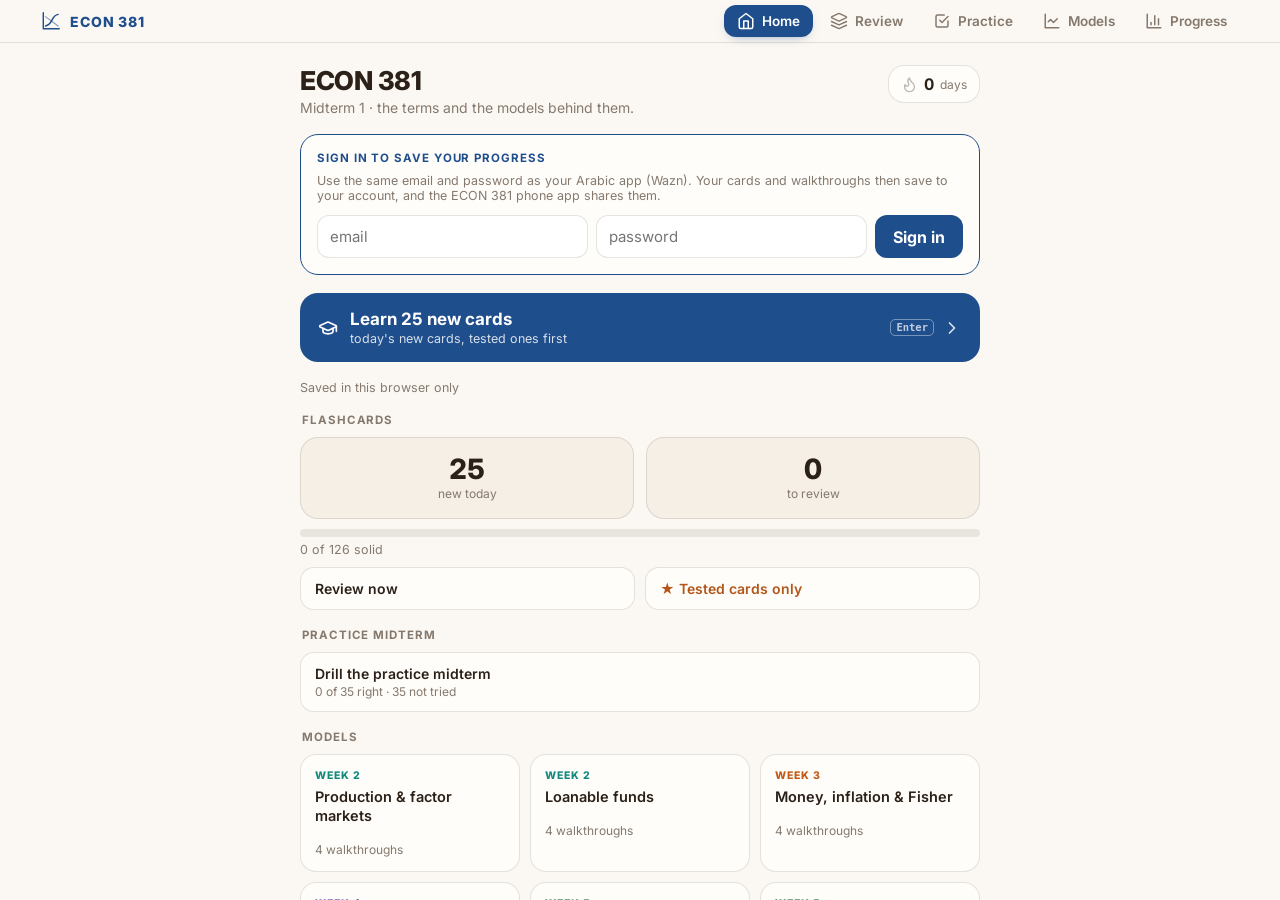
==== index.html @ 5f241a7e "Add the practice midterm as a guided multiple-choice drill A Practice tab drills ECON381_Midterm1_Pr" ====
<!doctype html>
<html lang="en"><head><meta charset="utf-8">
<meta name="viewport" content="width=device-width,initial-scale=1,viewport-fit=cover">
<meta name="description" content="ECON 381 Midterm 1: flashcards and interactive model walkthroughs.">
<meta name="theme-color" content="#FBF8F3">
<style>:root{padding-top:env(safe-area-inset-top,0px);padding-bottom:env(safe-area-inset-bottom,0px)}body{margin:0}img{max-width:100%}[hidden]{display:none!important}</style>
</head><body>
<title>ECON 381 Flashcards</title>
<link rel="preconnect" href="https://fonts.googleapis.com"><link rel="preconnect" href="https://fonts.gstatic.com" crossorigin>
<link rel="stylesheet" href="https://fonts.googleapis.com/css2?family=Inter:wght@400;500;600;700;800&display=swap">
<style>
  :root { --ink:#2B2118; --cream:#FDF8F2; --wk:#1F4E8C; --wk-soft:rgba(31,78,140,.10); }
  * { box-sizing:border-box; -webkit-tap-highlight-color:transparent; }
  html, body { margin:0; height:100%; overflow:hidden;
    background:var(--cream); color:var(--ink);
    font-family:-apple-system,system-ui,sans-serif; user-select:none; -webkit-user-select:none; }
  #app { height:100%; display:flex; flex-direction:column; }
  header { display:flex; align-items:center; gap:10px; padding:12px 16px 2px; }
  #quitline { text-align:center; padding-bottom:2px; }
  #bar { flex:1; height:5px; border-radius:3px; background:rgba(0,0,0,.09); overflow:hidden; }
  #fill { height:100%; width:0%; background:var(--wk); transition:width .25s ease, background .25s; }
  #count { font-size:12px; opacity:.55; font-variant-numeric:tabular-nums; }
  #quit { font-size:11px; opacity:.45; }
  #logo { display:flex; align-items:center; gap:6px; padding:4px 6px 4px 2px;
          font-size:13px; font-weight:800; letter-spacing:.06em; color:var(--wk); transition:color .25s; }
  #logo svg { width:19px; height:19px; }
  main { flex:1; position:relative; display:flex; min-height:0; }
  /* margin:auto centres the card while it is short but still lets it scroll
     once the answer is taller than the screen. */
  #scroll { flex:1; display:flex; overflow-y:auto; -webkit-overflow-scrolling:touch;
            padding:14px 20px 18px; }
  #card { margin:auto; width:100%; max-width:560px; text-align:center; }

  .chips { display:flex; justify-content:center; gap:6px; flex-wrap:wrap; }
  .chip { font-size:10.5px; font-weight:700; letter-spacing:.08em; text-transform:uppercase;
          padding:4px 9px; border-radius:20px; background:var(--wk-soft); color:var(--wk); }
  .chip.star { background:rgba(194,98,42,.13); color:#C2622A; }
  .term { font-family:ui-serif,"New York",Georgia,serif; font-weight:700;
          font-size:36px; line-height:1.18; margin-top:18px; letter-spacing:-.01em; }
  .weekname { font-size:13px; opacity:.5; margin-top:12px; }
  .term.sm { font-size:21px; margin-top:12px; color:var(--wk); }
  .simple { font-size:20px; line-height:1.42; margin-top:10px; }
  .fx { margin:14px auto 0; padding:12px 14px; border-radius:14px; background:var(--wk-soft);
        font-family:ui-serif,"New York",Georgia,serif; font-size:19px; line-height:1.6;
        display:inline-block; max-width:100%; }
  .fx i, .simple i, .detail i, .peek i { font-family:ui-serif,"New York",Georgia,serif; }

  /* hand-built maths: fractions, sums, hats */
  .fr { display:inline-flex; flex-direction:column; vertical-align:middle; text-align:center;
        margin:0 2px; line-height:1.15; }
  .fr > span:first-child { border-bottom:1.3px solid currentColor; padding:0 3px 1px; }
  .fr > span:last-child { padding:1px 3px 0; }
  .fx .fr { font-size:.92em; }
  .op { margin:0 .22em; }
  sub, sup { font-size:.68em; line-height:0; }

  .detail { margin-top:18px; text-align:start; }
  .sect { border-top:1px solid rgba(0,0,0,.09); margin-top:13px; padding-top:10px; }
  .sect h3 { margin:0 0 6px; font-size:10.5px; font-weight:700; opacity:.45;
             letter-spacing:.09em; text-transform:uppercase; }
  .sect p { margin:0; font-size:14px; line-height:1.48; opacity:.86; }
  .sect p + p { margin-top:6px; }
  .row { display:flex; align-items:baseline; justify-content:space-between;
         gap:14px; padding:4px 0; }
  .row .lbl { font-size:13px; opacity:.65; line-height:1.35; }
  .row .val { font-size:16px; font-weight:700; white-space:nowrap; flex:none;
              color:var(--wk); font-variant-numeric:tabular-nums; }
  .src { font-size:11px; opacity:.42; margin-top:4px; line-height:1.35; }
  ol.steps { margin:0; padding-left:20px; font-size:14px; line-height:1.48; }
  ol.steps li { padding:2px 0; opacity:.88; }
  ol.steps li::marker { color:var(--wk); font-weight:700; }
  .links { display:flex; flex-wrap:wrap; gap:6px; }
  .link { font-size:13px; padding:6px 11px; border-radius:20px; border:1px solid var(--wk-soft);
          background:#fff; color:var(--ink); line-height:1.2; }
  .link b { color:var(--wk); font-weight:600; }
  .graph { margin-top:4px; background:#fff; border-radius:14px; padding:8px 6px 4px;
           border:1px solid rgba(0,0,0,.06); }
  .graph svg { width:100%; height:auto; display:block; overflow:visible; }
  .graph .cap { font-size:11.5px; opacity:.55; text-align:center; padding:2px 8px 6px; line-height:1.35; }
  .tags { display:flex; flex-wrap:wrap; gap:5px; justify-content:center; margin-top:18px; }
  .tag { font-size:10.5px; padding:2px 8px; border-radius:20px; border:1px solid rgba(0,0,0,.15); opacity:.6; }
  .tag.pe { border-color:#E8A25E; color:#B4561B; background:#FFF3E6; opacity:1; font-weight:700; }

  /* SVG theme */
  svg .ax { stroke:var(--ink); stroke-width:1.3; fill:none; opacity:.75; }
  svg .grid { stroke:var(--ink); stroke-width:.6; opacity:.12; }
  svg .c1 { stroke:var(--wk); stroke-width:2.6; fill:none; stroke-linecap:round; }
  svg .c2 { stroke:#C2622A; stroke-width:2.6; fill:none; stroke-linecap:round; }
  svg .c3 { stroke:#2E7D52; stroke-width:2.4; fill:none; stroke-linecap:round; }
  svg .c4 { stroke:var(--ink); stroke-width:1.8; fill:none; opacity:.55; stroke-linecap:round; }
  svg .dash { stroke-dasharray:4 4; }
  svg .faint { opacity:.4; }
  svg .dot { fill:var(--ink); }
  svg .fill1 { fill:var(--wk); opacity:.16; }
  svg .fill2 { fill:#C2622A; opacity:.16; }
  svg .fill3 { fill:#2E7D52; opacity:.16; }
  svg .solid1 { fill:var(--wk); }
  svg .solid2 { fill:#C2622A; }
  svg .solid3 { fill:#2E7D52; }
  svg .solid4 { fill:var(--ink); opacity:.35; }
  svg .box { fill:#fff; stroke:var(--ink); stroke-width:1.2; }
  svg .box1 { fill:var(--wk-soft); stroke:var(--wk); stroke-width:1.4; }
  svg .box2 { fill:rgba(194,98,42,.10); stroke:#C2622A; stroke-width:1.4; }
  svg .box3 { fill:rgba(46,125,82,.10); stroke:#2E7D52; stroke-width:1.4; }
  svg text { font-family:-apple-system,system-ui,sans-serif; font-size:11px; fill:var(--ink); }
  svg text.lb { font-size:10px; opacity:.6; }
  svg text.k1 { fill:var(--wk); font-weight:700; }
  svg text.k2 { fill:#C2622A; font-weight:700; }
  svg text.k3 { fill:#2E7D52; font-weight:700; }
  svg text.it { font-family:ui-serif,"New York",Georgia,serif; font-style:italic; font-size:12.5px; }
  svg text.b { font-weight:700; }
  svg text.w { fill:#fff; font-weight:700; }

  #tip { flex:none; text-align:center; font-size:12px; opacity:.45; padding:0 16px 8px; }
  #flash { position:absolute; inset:0; display:flex; align-items:center;
           justify-content:center; font-size:34px; font-weight:800;
           color:#fff; opacity:0; pointer-events:none; transition:opacity .18s; }
  #flash div { text-align:center; }
  #flash small { display:block; font-size:15px; font-weight:600; opacity:.9; margin-top:4px; }
  footer { display:flex; gap:9px; padding:0 14px 26px; }
  .btn { flex:1; padding:14px 0 12px; border-radius:15px; font-size:15.5px;
         font-weight:700; color:#fff; text-align:center; line-height:1.15; }
  .btn small { display:block; font-size:10.5px; font-weight:600; opacity:.8; margin-top:2px; }
  .missed { background:#C0392B; }
  .shaky  { background:#D9952B; }
  .confident { background:#2E7D52; }

  #peek { position:absolute; left:0; right:0; bottom:0; background:#fff; border-radius:20px 20px 0 0;
          box-shadow:0 -10px 30px rgba(0,0,0,.14); padding:18px 22px 34px; transform:translateY(105%);
          transition:transform .22s ease, visibility 0s linear .22s; text-align:center; max-height:70%;
          overflow-y:auto; z-index:5; visibility:hidden; pointer-events:none; }
  /* Hidden, it sits just below the card, over the grade buttons: it must not
     catch their taps. */
  #peek.on { transform:none; visibility:visible; pointer-events:auto; transition:transform .22s ease; }
  #peek .grab { width:38px; height:5px; border-radius:3px; background:rgba(0,0,0,.15); margin:-6px auto 12px; }
  #peek .term { font-size:22px; margin-top:8px; }
  #peek .simple { font-size:16px; }
  #peek .fx { font-size:16px; }
  #peek .close { margin-top:16px; font-size:13px; opacity:.5; }

  #done { display:none; flex-direction:column; align-items:center;
          justify-content:center; height:100%; gap:12px; padding:0 30px; text-align:center; }
  #done h2 { font-family:ui-serif,"New York",Georgia,serif; font-size:30px; margin:0; }
  #done p { opacity:.6; margin:0; font-size:15px; line-height:1.45; }
  #done .tally { display:flex; gap:10px; margin:6px 0; }
  #done .tally div { padding:10px 14px; border-radius:14px; color:#fff; font-weight:700; font-size:20px; min-width:74px; }
  #done .tally small { display:block; font-size:10.5px; font-weight:600; opacity:.85; }

/* The website shell: tabs, Home, Review, Progress. Laid out like the Wazn
   Arabic app (header with a streak pill, one big next-step button, stat
   tiles, uppercase section labels, a tab bar) in this course's colours.
   One light look throughout, the same as the phone. */
:root {
  color-scheme: light;
  --bg: #FBF8F3;          /* warm paper */
  --card: #FFFDF9;
  --tile: #F5EFE6;
  --line: rgba(43,33,24,.12);
  --muted: #85796E;
  --primary: #1F4E8C;     /* ECON blue, where Wazn has its orange */
  --primary-ink: #FFFFFF;
}
html, body { background: var(--bg); }
body { font-family: Inter, -apple-system, system-ui, sans-serif; }
#shell { min-height: 100%; height: 100%; overflow-y: auto; -webkit-overflow-scrolling: touch; }
#shell[hidden] { display: none !important; }

/* tab bar: across the top on a computer, along the bottom on a phone */
.tabs { position: sticky; top: 0; z-index: 20; background: rgba(251,248,243,.94); backdrop-filter: blur(8px);
        border-bottom: 1px solid var(--line); padding-top: env(safe-area-inset-top, 0px); }
.tabs-in { max-width: 1240px; margin: 0 auto; display: flex; align-items: center; justify-content: space-between; gap: 16px; padding: 5px 20px; }
.brand { display: flex; align-items: center; gap: 8px; font-weight: 800; letter-spacing: .06em; color: var(--primary); font-size: 14px; }
.brand svg { width: 22px; height: 22px; }
.tablist { display: flex; gap: 4px; }
.tabbtn { display: flex; align-items: center; gap: 7px; border: 0; background: transparent; color: var(--muted); font: inherit; font-weight: 600;
          font-size: 13.5px; padding: 7px 13px; border-radius: 12px; cursor: pointer; transition: background .15s, color .15s, transform .1s; }
.tabbtn svg { width: 18px; height: 18px; }
.tabbtn:hover { background: rgba(43,33,24,.06); color: var(--ink); }
.tabbtn[aria-current="page"] { background: var(--primary); color: var(--primary-ink); box-shadow: 0 4px 12px -6px rgba(31,78,140,.6); }
.tabbtn:active { transform: scale(.94); }

.views { padding-bottom: 40px; }
.wrap { max-width: 720px; margin: 0 auto; padding: 22px 20px 0; display: flex; flex-direction: column; gap: 18px; }
.wrap.wide { max-width: 1240px; padding-top: 8px; gap: 10px; }

/* home */
.h-top { display: flex; align-items: flex-start; justify-content: space-between; gap: 12px; }
.h-top h1 { margin: 0; font-size: 26px; font-weight: 800; letter-spacing: -.01em; }
.h-top p { margin: 3px 0 0; color: var(--muted); font-size: 14px; }
.streak { display: flex; align-items: center; gap: 6px; border: 1px solid var(--line); background: var(--card); border-radius: 16px; padding: 8px 12px; flex: none; }
.streak .ic { width: 17px; height: 17px; color: rgba(43,33,24,.3); }
.streak .ic.lit { color: #D9952B; }
.streak b { font-variant-numeric: tabular-nums; }
.streak span { font-size: 12px; color: var(--muted); }

.ic { width: 20px; height: 20px; flex: none; }
.primary { width: 100%; display: flex; align-items: center; justify-content: space-between; gap: 12px; border: 0; border-radius: 18px;
           background: var(--primary); color: var(--primary-ink); padding: 16px 18px; font: inherit; text-align: left; cursor: pointer;
           transition: transform .1s, filter .15s; }
.primary:hover { filter: brightness(1.07); }
.primary:active { transform: scale(.985); }
.primary:disabled { background: var(--tile); color: var(--ink); cursor: default; filter: none; transform: none; }
.primary .pl { display: flex; align-items: center; gap: 12px; min-width: 0; }
.primary b { display: block; font-size: 17px; font-weight: 700; }
.primary small { display: block; font-size: 12.5px; opacity: .82; margin-top: 2px; }
.primary .pr { display: flex; align-items: center; gap: 8px; opacity: .85; }
.primary kbd { border-color: rgba(255,255,255,.55); }

.sect-h { display: flex; flex-direction: column; gap: 10px; }
.sect-h h2 { margin: 0; padding: 0 2px; font-size: 11.5px; font-weight: 700; letter-spacing: .08em; text-transform: uppercase; color: var(--muted); }
.tiles { display: grid; grid-template-columns: 1fr 1fr; gap: 12px; }
.tile { background: var(--tile); border: 1px solid var(--line); border-radius: 18px; padding: 14px; text-align: center; }
.tile p { margin: 0; }
.tv { font-size: 28px; font-weight: 800; font-variant-numeric: tabular-nums; }
.tl { font-size: 12px; color: var(--muted); }
.tw { font-size: 11.5px; color: var(--muted); margin-top: 3px !important; }
.meter { display: flex; flex-direction: column; gap: 5px; }
.m-bar { height: 8px; border-radius: 4px; background: rgba(43,33,24,.09); overflow: hidden; display: flex; }
.m-bar span { height: 100%; }
.pair { display: grid; grid-template-columns: 1fr 1fr; gap: 10px; }
.second { border: 1px solid var(--line); background: var(--card); border-radius: 14px; padding: 12px 14px; font: inherit; font-weight: 600;
          font-size: 14px; color: var(--ink); text-align: left; cursor: pointer; transition: transform .1s, border-color .15s; }
.second:hover { border-color: var(--primary); }
.second:active { transform: scale(.98); }
.second small { display: block; font-weight: 400; font-size: 12px; color: var(--muted); margin-top: 2px; }
.second.star, #h-tested { color: #B4561B; }

.grid3 { display: grid; grid-template-columns: repeat(auto-fill, minmax(200px, 1fr)); gap: 10px; }
.hm { display: flex; flex-direction: column; gap: 6px; padding: 14px; border-radius: 16px; border: 1px solid var(--line); background: var(--card);
      font: inherit; color: var(--ink); text-align: left; cursor: pointer; min-width: 0; transition: border-color .15s, transform .1s; }
.hm:hover { border-color: var(--c); }
.hm:active { transform: scale(.98); }
.hm .wk { font-size: 10.5px; font-weight: 800; letter-spacing: .1em; text-transform: uppercase; color: var(--c); }
.hm .nm { font-size: 14.5px; font-weight: 600; line-height: 1.3; }
.hm .ct { font-size: 12px; color: var(--muted); font-variant-numeric: tabular-nums; }
.hm .mini { height: 4px; border-radius: 2px; background: rgba(43,33,24,.08); overflow: hidden; }
.hm .mini span { display: block; height: 100%; background: var(--c); }

.dim { color: var(--muted); }
.small { font-size: 12.5px; margin: 0; }
.save-state:empty { display: none; }
.card { background: var(--card); border: 1px solid var(--line); border-radius: 18px; }
.pad { padding: 16px; }
.stack { display: flex; flex-direction: column; gap: 14px; }
.sec { margin: 0 0 8px; font-size: 11.5px; font-weight: 700; letter-spacing: .08em; text-transform: uppercase; color: var(--muted); }
.sec.gap { margin-top: 14px; }
.card .row { display: flex; justify-content: space-between; gap: 12px; padding: 7px 0; border-top: 1px solid var(--line); font-size: 14px; }
.card .row:first-of-type { border-top: 0; }
.card .row .val { font-weight: 600; font-variant-numeric: tabular-nums; white-space: nowrap; }
ul.plain { margin: 0; padding-left: 18px; font-size: 14px; line-height: 1.55; }
.pms { display: grid; grid-template-columns: repeat(auto-fill, minmax(260px, 1fr)); gap: 14px; }
.pm-h { margin: 0 0 6px; font-weight: 700; font-size: 14px; }
.pm ul { list-style: none; margin: 0; padding: 0; display: flex; flex-direction: column; gap: 5px; font-size: 13.5px; }
.pm li { display: flex; align-items: center; gap: 8px; }
.pm li .ic { width: 16px; height: 16px; color: #2E7D52; }
.pm li span:nth-child(2) { flex: 1; min-width: 0; }
.dot0 { width: 16px; height: 16px; border-radius: 50%; border: 1.5px solid rgba(43,33,24,.2); flex: none; }
.keys { display: grid; grid-template-columns: auto 1fr; gap: 8px 14px; font-size: 13.5px; align-items: baseline; }
.m-confirm { display: flex; gap: 8px; align-items: center; flex-wrap: wrap; font-size: 13.5px; }
.m-confirm button, .m-small { padding: 8px 12px; border-radius: 10px; border: 1px solid var(--line); background: var(--card); font: inherit;
         font-size: 13px; font-weight: 600; cursor: pointer; color: var(--ink); }
.m-confirm .yes { background: #C0392B; color: #fff; border-color: #C0392B; }
.danger { color: #C0392B; }

.signin { display: flex; flex-direction: column; gap: 8px; border-color: var(--primary); }
.signin .sec { margin: 0; color: var(--primary); }
.sgrid { display: grid; grid-template-columns: 1fr 1fr auto; gap: 8px; margin-top: 4px; }
.sgrid input { min-width: 0; padding: 11px 12px; border-radius: 12px; border: 1px solid var(--line); background: #fff; font: inherit; font-size: 15px; color: var(--ink); }
.sgrid input:focus { outline: 2px solid var(--primary); outline-offset: 1px; }
.go-btn { padding: 11px 18px; border-radius: 12px; border: 0; background: var(--primary); color: #fff; font: inherit; font-weight: 700; cursor: pointer; }
.go-btn:disabled { opacity: .6; }
.si-err { margin: 0; font-size: 13px; color: #C0392B; }
.si-err:empty { display: none; }
.acct { display: flex; align-items: center; justify-content: space-between; gap: 10px; flex-wrap: wrap; font-size: 14px; }
@media (max-width: 560px) { .sgrid { grid-template-columns: 1fr; } }

/* the flashcard session (shared page) on a big screen */
header, #quitline, #tip, footer { width: 100%; max-width: 680px; margin-inline: auto; }
#scroll { padding-inline: max(20px, calc((100% - 640px) / 2)); }
footer { padding-bottom: 22px; }
.btn { cursor: pointer; user-select: none; }
.btn:hover { filter: brightness(1.06); }
.link { cursor: pointer; }
.link:hover { border-color: var(--wk); }
#logo { cursor: pointer; }
kbd { font: 600 10.5px/1 ui-monospace, "SF Mono", Menlo, monospace; padding: 2px 5px; border-radius: 5px; border: 1px solid currentColor;
      opacity: .85; margin-left: 4px; vertical-align: 1px; }
.btn kbd { border-color: rgba(255,255,255,.7); }
.keys kbd { margin: 0 4px 0 0; }
#done .btn.menu { background: var(--primary); padding: 14px 34px; flex: none; border: 0; font: inherit; font-weight: 700; color: #fff; }
button:focus-visible, .btn:focus-visible { outline: 3px solid #E8A25E; outline-offset: 2px; }
@media (prefers-reduced-motion: reduce) { * { transition: none !important; } }

/* phones: the tab bar moves to the bottom, Wazn-style */
@media (max-width: 760px) {
  .tabs { position: fixed; top: auto; bottom: 0; left: 0; right: 0; border-bottom: 0; border-top: 1px solid var(--line);
          padding-top: 0; padding-bottom: env(safe-area-inset-bottom, 0px); }
  .tabs-in { padding: 6px 8px; }
  .brand { display: none; }
  .tablist { flex: 1; display: grid; grid-template-columns: repeat(5, 1fr); }
  .tabbtn { flex-direction: column; gap: 3px; font-size: 10.5px; padding: 7px 2px; }
  .tabbtn svg { width: 20px; height: 20px; }
  .views { padding-bottom: 96px; }
  .mdl-top { top: 0; }
  .mdl-rail { top: 0; }
}
@media (max-width: 420px) {
  .pair { grid-template-columns: 1fr; }
}

/* Models tab. Colours come from the page tokens; --wk is the model's week. */
#models { --line: rgba(43,33,24,.12); }
.mdl-top { position: sticky; top: 43px; z-index: 3; background: var(--bg, var(--cream)); padding-block: 4px 6px; }
.mdl-chips { display: flex; gap: 6px; overflow-x: auto; padding-bottom: 2px; scrollbar-width: none; }
.mdl-chips::-webkit-scrollbar { display: none; }
.mchip { flex: none; display: flex; align-items: baseline; gap: 6px; padding: 6px 10px; border-radius: 11px;
         border: 1px solid var(--line); background: var(--card, #fff); color: var(--ink); font: inherit; font-size: 12.5px; font-weight: 600; cursor: pointer; }
.mchip span { font-size: 9.5px; font-weight: 800; letter-spacing: .1em; text-transform: uppercase; color: var(--c); }
.mchip.on { border-color: var(--c); box-shadow: inset 0 0 0 1px var(--c); }

.mdl-grid { display: grid; grid-template-columns: minmax(0, 1fr) 296px; gap: 16px; align-items: start; }
.mdl-main { display: flex; flex-direction: column; gap: 10px; min-width: 0; }
/* the title, its week and its one-liner on a single line, so the graph starts high */
.mdl-head { display: flex; flex-wrap: wrap; align-items: center; column-gap: 10px; row-gap: 2px; }
.mdl-head h2 { margin: 0; font-family: ui-serif, "New York", Georgia, serif; font-size: clamp(21px, 2.2vw, 26px); line-height: 1.15; text-wrap: balance; }
.mdl-head p { margin: 0; opacity: .62; font-size: 13.5px; }
.mdl-head .chip { order: -1; }
.mdl-card { background: var(--card, #fff); border: 1px solid var(--line); border-radius: 16px; padding: 12px 12px 8px; min-width: 0; }
.mdl-card h3 { margin: 0 0 6px; font-size: 10.5px; font-weight: 700; letter-spacing: .09em; text-transform: uppercase; opacity: .5; }
.mdl-card svg { width: 100%; height: auto; display: block; overflow: visible; }
/* the main graph never pushes the numbers below the fold */
.mdl-graph svg { max-height: max(300px, calc(100vh - 330px)); }
.mdl-graph .cap { font-size: 12.5px; opacity: .6; margin: 4px 4px 2px; line-height: 1.4; }
.mdl-two { display: grid; grid-template-columns: minmax(0, 1fr) minmax(0, 1fr); gap: 14px; }

.kpis { display: grid; grid-template-columns: repeat(auto-fill, minmax(132px, 1fr)); gap: 8px; }
.kpi { background: var(--card, #fff); border: 1px solid var(--line); border-radius: 12px; padding: 8px 11px; display: flex; flex-direction: column; gap: 2px; min-width: 0; }
.kpi .kl { font-size: 11.5px; opacity: .6; line-height: 1.3; }
.kpi .kv { font-size: 19px; font-weight: 700; font-variant-numeric: tabular-nums; color: var(--wk); }
.kpi.hid .kv { color: var(--ink); opacity: .35; }
.kpi .dl { font-size: 11px; font-weight: 600; font-variant-numeric: tabular-nums; }
.kpi .dl.up { color: #2E7D52; } .kpi .dl.down { color: #C0392B; }

.seg { display: flex; gap: 4px; padding: 4px; border-radius: 12px; background: rgba(43,33,24,.06); margin-bottom: 12px; flex-wrap: wrap; }
.seg button { flex: 1 1 auto; border: 0; background: transparent; padding: 8px 10px; border-radius: 9px; font: inherit; font-size: 13px; font-weight: 600; color: var(--ink); opacity: .65; cursor: pointer; }
.seg button.on { background: var(--card, #fff); opacity: 1; box-shadow: 0 1px 3px rgba(0,0,0,.08); }
.form { padding: 10px 2px; border-top: 1px solid var(--line); }
.form:first-child { border-top: 0; padding-top: 2px; }
.fn { margin: 0 0 6px; font-size: 10.5px; font-weight: 700; letter-spacing: .09em; text-transform: uppercase; opacity: .5; }
.form .fx { margin: 0; display: block; font-size: 17px; text-align: left; }
.fnote { margin: 6px 0 0; font-size: 13px; opacity: .68; line-height: 1.45; }
.tbl { overflow-x: auto; }
.tbl table { border-collapse: collapse; width: 100%; font-size: 13.5px; }
.tbl th, .tbl td { padding: 9px 10px; border-bottom: 1px solid var(--line); text-align: center; }
.tbl tbody th { text-align: left; font-weight: 600; }
.tbl thead th { font-size: 12px; opacity: .65; }
.tbl td { font-size: 18px; font-weight: 700; }
.tbl td.up { color: #2E7D52; } .tbl td.down { color: #C0392B; } .tbl td.same { opacity: .35; }
.facts { display: grid; grid-template-columns: 1fr 1fr; gap: 14px; }
.facts ul { margin: 0; padding-left: 18px; font-size: 13.5px; line-height: 1.5; }
.facts li + li { margin-top: 5px; }
.traps { background: rgba(192,57,43,.06); border-radius: 12px; padding: 10px 12px; }
.muted { font-size: 13px; opacity: .6; margin: 0 0 10px; line-height: 1.45; }

/* The rail */
/* the rail stays on screen and fits in it: if a step runs long it scrolls inside itself */
.mdl-rail { position: sticky; top: 100px; max-height: calc(100vh - 108px); overflow-y: auto; overscroll-behavior: contain; scrollbar-width: thin; padding-bottom: 4px; }
.rail-in { display: flex; flex-direction: column; gap: 5px; }
.rail-h { margin: 0; font-size: 10.5px; font-weight: 700; letter-spacing: .09em; text-transform: uppercase; opacity: .5; }
.sc { display: flex; gap: 9px; align-items: center; width: 100%; text-align: left; padding: 8px 10px; border-radius: 12px;
      border: 1px solid var(--line); background: var(--card, #fff); font: inherit; color: var(--ink); cursor: pointer; }
.sc:hover { border-color: var(--wk); }
.sc.on { border-color: var(--wk); box-shadow: inset 0 0 0 1px var(--wk); }
.sc-n { flex: none; width: 23px; height: 23px; border-radius: 50%; display: grid; place-items: center; font-size: 12.5px; font-weight: 800;
        background: var(--wk-soft); color: var(--wk); }
.sc-b { min-width: 0; display: flex; flex-direction: column; gap: 1px; }
.sc-b b { font-size: 13px; line-height: 1.25; }
.sc-b small { font-size: 11px; opacity: .55; }
/* with a walkthrough open the list shrinks to titles */
.rail-in:has(.panel) .sc { padding-block: 6px; }
.rail-in:has(.panel) .sc-b small { display: none; }
.sc.free .sc-n { background: rgba(43,33,24,.07); color: var(--ink); }
.panel { margin-top: 4px; background: var(--card, #fff); border: 1px solid var(--line); border-radius: 16px; padding: 12px; display: flex; flex-direction: column; gap: 8px; }
.player { border-color: var(--wk); box-shadow: 0 6px 22px -10px rgba(0,0,0,.18); }
.ph { display: flex; flex-direction: column; gap: 2px; }
.ph .rail-h { opacity: 1; color: var(--wk); font-size: 12px; }
.src { font-size: 11.5px; opacity: .55; }
.dots { display: flex; gap: 4px; }
.pd { flex: 1; height: 4px; border-radius: 2px; background: rgba(43,33,24,.1); }
.pd.done { background: var(--wk); opacity: .45; } .pd.on { background: var(--wk); }
.blurb { margin: 0; font-size: 12.5px; padding: 8px 10px; border-radius: 10px; background: var(--wk-soft); line-height: 1.45; }
.say { font-size: 14px; line-height: 1.45; }
.ask { display: flex; flex-direction: column; gap: 8px; padding: 10px; border-radius: 12px; background: rgba(217,149,43,.10); }
.q { margin: 0; font-size: 14px; font-weight: 600; line-height: 1.4; }
.tag-predict { display: inline-block; font-size: 10px; font-weight: 800; letter-spacing: .09em; text-transform: uppercase; color: #fff;
               background: #D9952B; border-radius: 6px; padding: 2px 6px; margin-right: 6px; vertical-align: 1px; }
.choices { display: flex; flex-direction: column; gap: 6px; }
.choice { text-align: left; padding: 10px 12px; border-radius: 11px; border: 1px solid var(--line); background: var(--card, #fff); font: inherit; font-size: 14px; font-weight: 600; color: var(--ink); cursor: pointer; }
.choice:hover { border-color: var(--wk); }
.numf { display: flex; gap: 6px; }
.num-in { flex: 1; min-width: 0; padding: 10px 12px; border-radius: 11px; border: 1px solid var(--line); font: inherit; font-size: 15px; background: #fff; color: var(--ink); }
.num-in:focus { outline: 2px solid var(--wk); outline-offset: 1px; }
.go { padding: 10px 16px; border-radius: 11px; border: 0; background: var(--wk); color: #fff; font: inherit; font-weight: 700; cursor: pointer; }
.ghost-btn { padding: 10px 12px; border-radius: 11px; border: 1px solid var(--line); background: transparent; font: inherit; font-weight: 600; color: var(--ink); cursor: pointer; }
.ghost-btn:disabled { opacity: .35; cursor: default; }
.ghost-btn.wide { width: 100%; }
.row2 { display: flex; gap: 8px; justify-content: space-between; }
.row2 > * { flex: 1; }
.fb { font-size: 13.5px; padding: 8px 10px; border-radius: 10px; line-height: 1.4; }
.fb.ok { background: rgba(46,125,82,.12); color: #1f5c3b; }
.fb.no { background: rgba(192,57,43,.10); color: #8e2a1f; }
.fb.skip { background: rgba(43,33,24,.06); }
.math { display: flex; flex-direction: column; gap: 4px; padding: 10px 12px; border-radius: 12px; background: var(--wk-soft);
        font-family: ui-serif, "New York", Georgia, serif; font-size: 15px; line-height: 1.5; }
.why { margin: 0; font-size: 13px; line-height: 1.5; opacity: .75; border-left: 3px solid var(--wk); padding-left: 10px; }
.keyhint { margin: 0; font-size: 11.5px; opacity: .45; text-align: center; }
.exam { padding: 12px; border-radius: 12px; background: rgba(232,162,94,.14); border: 1px solid rgba(232,162,94,.5); }
.exam ol { margin: 0; padding-left: 18px; font-size: 13.5px; line-height: 1.5; }
.exam li + li { margin-top: 4px; }
.score { margin: 0; font-weight: 700; text-align: center; color: var(--wk); }
.sl { display: flex; flex-direction: column; gap: 4px; font-size: 13px; }
.sl span { display: flex; justify-content: space-between; gap: 8px; }
.sl output { font-variant-numeric: tabular-nums; font-weight: 700; color: var(--wk); }
.sl input { width: 100%; accent-color: var(--wk); }

svg text.big { font-size: 22px; font-weight: 800; }
svg .arrowhead { fill: var(--ink); opacity: .7; }

@media (max-width: 980px) {
  .mdl-grid { grid-template-columns: minmax(0, 1fr); }
  .mdl-rail { position: static; max-height: none; overflow: visible; }
}
@media (max-width: 640px) {
  .mdl-two, .facts { grid-template-columns: minmax(0, 1fr); }
  .kpis { grid-template-columns: repeat(2, minmax(0, 1fr)); }
}

/* The Practice tab: one question at a time, in the flashcards' column. */
#practice { --wk: #1F4E8C; --wk-soft: rgba(31,78,140,.10); }
.pq { display: flex; flex-direction: column; gap: 14px; padding-bottom: 24px; }
.pq-top { display: flex; align-items: center; gap: 12px; }
.pq-count { font-size: 13px; font-weight: 800; letter-spacing: .04em; color: var(--wk); font-variant-numeric: tabular-nums; }
.pq-bar { flex: 1; height: 6px; border-radius: 3px; background: rgba(43,33,24,.09); overflow: hidden; }
.pq-bar span { display: block; height: 100%; transition: width .25s ease; }
.pq-src { margin: 0; font-size: 11.5px; font-weight: 700; letter-spacing: .07em; text-transform: uppercase; }
.pq-src b { letter-spacing: .07em; }
.pq-setup { margin: 0; font-size: 14px; line-height: 1.55; padding: 12px 14px; border-radius: 14px; background: var(--wk-soft); }
.pq-q { margin: 0; font-family: ui-serif, "New York", Georgia, serif; font-size: 21px; line-height: 1.4; }

.pq-opts { display: flex; flex-direction: column; gap: 8px; }
.pq-opts.tf { flex-direction: row; }
.pq-opts.tf .pq-opt { flex: 1; justify-content: center; }
.pq-opt { display: flex; align-items: flex-start; gap: 12px; text-align: left; width: 100%; padding: 13px 14px; border-radius: 14px;
          border: 1.5px solid var(--line); background: var(--card); font: inherit; font-size: 15px; line-height: 1.45; color: var(--ink);
          transition: border-color .12s, background .12s, transform .08s; }
button.pq-opt { cursor: pointer; }
button.pq-opt:hover { border-color: var(--wk); }
button.pq-opt:active { transform: scale(.99); }
.pq-opt.on { border-color: var(--wk); background: var(--wk-soft); }
.pq-l { flex: none; width: 26px; height: 26px; border-radius: 8px; display: grid; place-items: center; font-size: 12.5px; font-weight: 800;
        background: rgba(43,33,24,.07); color: var(--ink); }
.pq-opt.on .pq-l { background: var(--wk); color: #fff; }
.pq-opts.done .pq-opt.ok { border-color: #2E7D52; background: rgba(46,125,82,.08); }
.pq-opts.done .pq-opt.ok .pq-l { background: #2E7D52; color: #fff; }
.pq-opts.done .pq-opt.bad { border-color: #C0392B; background: rgba(192,57,43,.07); }
.pq-opts.done .pq-opt.bad .pq-l { background: #C0392B; color: #fff; }
.pq-opts.done .pq-opt.dim { opacity: .55; }
.pq-tag { font-style: normal; font-size: 11px; font-weight: 700; letter-spacing: .05em; text-transform: uppercase; margin-left: 6px; opacity: .7; white-space: nowrap; }
.pq-check { align-self: flex-start; }
.pq-hint { margin: 0; }

.pq-verdict { display: flex; align-items: center; gap: 10px; padding: 12px 14px; border-radius: 14px; font-size: 15px; }
.pq-verdict.ok { background: rgba(46,125,82,.10); color: #1F5C3B; }
.pq-verdict.bad { background: rgba(192,57,43,.09); color: #8E2A20; display: block; }
.pq-verdict .ic { color: #2E7D52; }

.pq-box { border-radius: 16px; padding: 14px 16px; border: 1px solid var(--line); background: var(--card); font-size: 14.5px; line-height: 1.55; }
.pq-box.pattern { border-color: var(--wk); background: var(--wk-soft); }
.pq-box.why { border-color: rgba(217,149,43,.6); background: rgba(217,149,43,.10); }
.pq-box ul.plain { margin: 0; display: flex; flex-direction: column; gap: 6px; }
.pq-h { margin: 0 0 6px; display: flex; align-items: center; justify-content: space-between; gap: 8px;
        font-size: 11px; font-weight: 800; letter-spacing: .09em; text-transform: uppercase; color: var(--wk); }
.pq-box.why .pq-h { color: #A4651A; }
.pq-steps { margin: 0; padding-left: 22px; display: flex; flex-direction: column; gap: 8px; }
.pq-steps li::marker { color: var(--wk); font-weight: 800; }
.pq-steps li.in { animation: pq-in .25s ease; }
@keyframes pq-in { from { opacity: 0; transform: translateY(4px); } to { opacity: 1; transform: none; } }
.pq-graph { margin-top: 12px; }
.pq-graph svg { width: 100%; height: auto; max-height: 340px; display: block; }
.pq-graph .cap { font-size: 12.5px; opacity: .65; margin: 6px 2px 0; }
.pq-rel { margin: 0; display: flex; flex-wrap: wrap; gap: 6px; align-items: center; }
.pq-chip { font-size: 12.5px; padding: 4px 10px; border-radius: 20px; background: var(--wk-soft); color: var(--wk); font-weight: 600; }
.pq-next { position: sticky; bottom: 0; padding: 10px 0 4px; background: linear-gradient(to top, var(--bg) 70%, transparent); display: flex; justify-content: flex-end; }
.pq-next .go-btn kbd { border-color: rgba(255,255,255,.6); }
.pq-done h1 { margin: 10px 0 0; font-size: 28px; }
.pq-score { margin: 0; font-size: 17px; }
#pq-wrong:disabled { opacity: .5; cursor: default; }

@media (max-width: 760px) {
  .pq-next { bottom: 64px; }
  .pq-q { font-size: 19px; }
}
</style>
<div id="shell">
  <nav class="tabs" aria-label="Sections">
    <div class="tabs-in">
      <span class="brand">
        <svg viewBox="0 0 40 40" fill="none" stroke="currentColor" stroke-linecap="round" stroke-linejoin="round" aria-hidden="true">
          <path d="M6 5v29h29" stroke-width="2.6"/><path d="M10 29c6-1 9-5 12-11s6-9 11-10" stroke-width="2.6"/>
          <path d="M10 12l23 17" stroke-width="2" opacity=".55"/>
        </svg>ECON 381
      </span>
      <div class="tablist">
        <button type="button" class="tabbtn" data-tab="home">
          <svg viewBox="0 0 24 24" fill="none" stroke="currentColor" stroke-width="2" stroke-linecap="round" stroke-linejoin="round" aria-hidden="true"><path d="m3 9 9-7 9 7v11a2 2 0 0 1-2 2H5a2 2 0 0 1-2-2z"/><path d="M9 22V12h6v10"/></svg>
          <span>Home</span></button>
        <button type="button" class="tabbtn" data-tab="review">
          <svg viewBox="0 0 24 24" fill="none" stroke="currentColor" stroke-width="2" stroke-linecap="round" stroke-linejoin="round" aria-hidden="true"><path d="M12.8 2.2a2 2 0 0 0-1.6 0L2.6 6.1a1 1 0 0 0 0 1.8l8.6 3.9a2 2 0 0 0 1.6 0l8.6-3.9a1 1 0 0 0 0-1.8z"/><path d="m2 12.6 9.2 4.2a2 2 0 0 0 1.6 0L22 12.6"/><path d="m2 17.6 9.2 4.2a2 2 0 0 0 1.6 0L22 17.6"/></svg>
          <span>Review</span></button>
        <button type="button" class="tabbtn" data-tab="practice">
          <svg viewBox="0 0 24 24" fill="none" stroke="currentColor" stroke-width="2" stroke-linecap="round" stroke-linejoin="round" aria-hidden="true"><path d="M9 11l3 3 8-8"/><path d="M20 12v6a2 2 0 0 1-2 2H6a2 2 0 0 1-2-2V6a2 2 0 0 1 2-2h9"/></svg>
          <span>Practice</span></button>
        <button type="button" class="tabbtn" data-tab="models">
          <svg viewBox="0 0 24 24" fill="none" stroke="currentColor" stroke-width="2" stroke-linecap="round" stroke-linejoin="round" aria-hidden="true"><path d="M3 3v18h18"/><path d="m19 9-5 5-4-4-3 3"/></svg>
          <span>Models</span></button>
        <button type="button" class="tabbtn" data-tab="progress">
          <svg viewBox="0 0 24 24" fill="none" stroke="currentColor" stroke-width="2" stroke-linecap="round" stroke-linejoin="round" aria-hidden="true"><path d="M3 3v18h18"/><path d="M18 17V9"/><path d="M13 17V5"/><path d="M8 17v-3"/></svg>
          <span>Progress</span></button>
      </div>
    </div>
  </nav>

  <div class="views">
    <section class="view" id="tab-home">
      <div class="wrap">
        <div class="h-top">
          <div>
            <h1>ECON 381</h1>
            <p>Midterm 1 · the terms and the models behind them.</p>
          </div>
          <div class="streak" id="h-streak" title="Days in a row with something studied"></div>
        </div>

        <form class="card pad signin" id="signin" hidden autocomplete="on">
          <p class="sec">Sign in to save your progress</p>
          <p class="dim small">Use the same email and password as your Arabic app (Wazn). Your cards and walkthroughs then save to your account, and the ECON 381 phone app shares them.</p>
          <div class="sgrid">
            <input id="si-email" type="email" name="email" autocomplete="username" placeholder="email" required>
            <input id="si-pass" type="password" name="password" autocomplete="current-password" placeholder="password" required>
            <button type="submit" class="go-btn" id="si-go">Sign in</button>
          </div>
          <p class="si-err" id="si-err" role="alert"></p>
        </form>

        <button type="button" class="primary" id="h-primary"></button>
        <p class="save-state dim small"></p>

        <section class="sect-h">
          <h2>Flashcards</h2>
          <div class="tiles">
            <div class="tile"><p class="tv" id="h-learn">0</p><p class="tl">new today</p></div>
            <div class="tile"><p class="tv" id="h-due">0</p><p class="tl">to review</p><p class="tw" id="h-wave"></p></div>
          </div>
          <div class="meter"><div class="m-bar" id="h-bar"></div><p class="dim small" id="h-solid"></p></div>
          <div class="pair">
            <button type="button" class="second" id="h-learn-btn">Review now</button>
            <button type="button" class="second" id="h-tested">★ Tested cards only</button>
          </div>
        </section>

        <section class="sect-h">
          <h2>Practice midterm</h2>
          <button type="button" class="second" id="h-practice"></button>
        </section>

        <section class="sect-h">
          <h2>Models</h2>
          <div class="grid3" id="h-models"></div>
        </section>

        <p class="store-note dim small"></p>
      </div>
    </section>

    <section class="view" id="tab-review" hidden>
      <div class="wrap">
        <div class="h-top"><div><h1>Review</h1><p>Flip with Enter or →. Then → Confident, ← Shaky, ↑↓ Missed.</p></div></div>
        <button type="button" class="primary" id="r-review"></button>
        <p class="save-state dim small"></p>
        <section class="sect-h">
          <h2>By week</h2>
          <div class="grid3" id="r-weeks"></div>
        </section>
        <div class="pair">
          <button type="button" class="second star" id="r-tested"></button>
          <button type="button" class="second" id="r-cram">Cram all 126<small>Shuffled · nothing is rescheduled</small></button>
        </div>
        <section class="sect-h">
          <h2>Keys</h2>
          <div class="keys card pad">
            <span><kbd>Enter</kbd><kbd>→</kbd></span><span>Flip the card</span>
            <span><kbd>→</kbd></span><span>Confident · back in 4 hours, then 8, then daily</span>
            <span><kbd>←</kbd></span><span>Shaky · back in 1 hour</span>
            <span><kbd>↑</kbd><kbd>↓</kbd></span><span>Missed · back of the deck, right now</span>
            <span><kbd>Enter</kbd></span><span>On the answer: flip back to the term</span>
            <span><kbd>Esc</kbd></span><span>Back to the menu (your grades are already saved)</span>
          </div>
        </section>
      </div>
    </section>

    <section class="view" id="tab-practice" hidden>
      <div class="wrap" id="practice"></div>
    </section>

    <section class="view" id="tab-models" hidden>
      <div class="wrap wide" id="models"></div>
    </section>

    <section class="view" id="tab-progress" hidden>
      <div class="wrap">
        <div class="h-top"><div><h1>Progress</h1><p>Cards, walkthroughs, and what to look at again.</p></div></div>
        <div id="p-body" class="stack"></div>
      </div>
    </section>
  </div>
</div>

<div id="app">
  <header>
    <span id="logo">
      <svg viewBox="0 0 40 40" fill="none" stroke="currentColor" stroke-linecap="round" stroke-linejoin="round">
        <path d="M6 5v29h29" stroke-width="2.6"/>
        <path d="M10 29c6-1 9-5 12-11s6-9 11-10" stroke-width="2.6"/>
        <path d="M10 12l23 17" stroke-width="2" opacity=".55"/>
      </svg>ECON 381
    </span>
    <div id="bar"><div id="fill"></div></div>
    <span id="count"></span>
  </header>
  <div id="quitline"><span id="quit"></span></div>
  <main>
    <div id="scroll"><div id="card"></div></div>
    <div id="flash"></div>
    <div id="peek"></div>
  </main>
  <div id="tip">Tap to flip</div>
  <footer>
    <div class="btn missed" data-act="missed">Missed<small>again now</small></div>
    <div class="btn shaky" data-act="shaky">Shaky<small>in 1 hour</small></div>
    <div class="btn confident" data-act="confident">Confident<small id="confHint">later</small></div>
  </footer>
</div>

<div id="done">
  <h2>Done</h2>
  <p id="doneText"></p>
  <div class="tally">
    <div class="missed"><span id="tM">0</span><small>missed</small></div>
    <div class="shaky"><span id="tS">0</span><small>shaky</small></div>
    <div class="confident"><span id="tC">0</span><small>confident</small></div>
  </div>
  <p id="laterText"></p>
  <button class="btn menu" id="toMenu" type="button">Back to menu <kbd>Enter</kbd></button>
</div>

<script>
// ECON 381 card graphs.
//
// Each entry returns { svg, cap } for one card's "Graph" section. Drawn as
// inline SVG from code rather than shipped as images, so they take the
// card's week colour (via CSS classes in the page), stay sharp at any size
// and keep the whole deck in one pasteable file.
//
// Plain ES5-ish code on purpose: this file is pasted into the review page's
// <script> as-is, so it must not use backticks or "${".
(function () {
  var W = 320, H = 210;
  var X0 = 42, Y0 = 178, X1 = 304, Y1 = 16;   // plot box: origin bottom-left

  function svg(inner, h) {
    return '<svg viewBox="0 0 ' + W + ' ' + (h || H) + '" xmlns="http://www.w3.org/2000/svg">' +
      '<defs><marker id="ah" viewBox="0 0 10 10" refX="8" refY="5" markerWidth="7" markerHeight="7" orient="auto-start-reverse">' +
      '<path d="M0 0L10 5L0 10z" fill="#2B2118" opacity=".7"/></marker></defs>' + inner + '</svg>';
  }
  function t(x, y, s, cls, anchor) {
    return '<text x="' + r(x) + '" y="' + r(y) + '"' + (cls ? ' class="' + cls + '"' : '') +
      (anchor ? ' text-anchor="' + anchor + '"' : '') + '>' + s + '</text>';
  }
  function ln(x1, y1, x2, y2, cls, arrow) {
    return '<line x1="' + r(x1) + '" y1="' + r(y1) + '" x2="' + r(x2) + '" y2="' + r(y2) + '" class="' + (cls || 'c4') + '"' +
      (arrow ? ' marker-end="url(#ah)"' : '') + '/>';
  }
  function dot(x, y, cls) { return '<circle cx="' + r(x) + '" cy="' + r(y) + '" r="3.6" class="' + (cls || 'dot') + '"/>'; }
  function rect(x, y, w, h, cls, rx) {
    return '<rect x="' + r(x) + '" y="' + r(y) + '" width="' + r(w) + '" height="' + r(h) + '" rx="' + (rx == null ? 3 : rx) + '" class="' + cls + '"/>';
  }
  function r(v) { return Math.round(v * 10) / 10; }
  function pathD(pts) {
    return pts.map(function (p, k) { return (k ? 'L' : 'M') + r(p[0]) + ' ' + r(p[1]); }).join('');
  }
  function curve(pts, cls, arrow) {
    return '<path d="' + pathD(pts) + '" class="' + cls + '"' + (arrow ? ' marker-end="url(#ah)"' : '') + '/>';
  }
  function area(pts, cls) { return '<path d="' + pathD(pts) + 'Z" class="' + cls + '"/>'; }
  /** Samples f over [a,b] in data units and maps it into the plot box. */
  function plot(f, a, b, sx, sy, n) {
    var pts = [];
    n = n || 60;
    for (var k = 0; k <= n; k++) {
      var x = a + (b - a) * k / n;
      pts.push([sx(x), sy(f(x))]);
    }
    return pts;
  }
  function scale(d0, d1, p0, p1) { return function (v) { return p0 + (v - d0) * (p1 - p0) / (d1 - d0); }; }
  function axes(xl, yl) {
    return ln(X0, Y1 - 4, X0, Y0, 'ax') + ln(X0, Y0, X1 + 4, Y0, 'ax') +
      t(X1 + 2, Y0 + 15, xl, 'it', 'end') + t(X0 + 6, Y1 + 2, yl, 'it', 'start');
  }
  function vguide(x, y, label, cls) {
    return ln(x, y, x, Y0, 'c4 dash faint') + (label ? t(x, Y0 + 14, label, cls || 'it', 'middle') : '');
  }
  function hguide(x, y, label, cls) {
    return ln(X0, y, x, y, 'c4 dash faint') + (label ? t(X0 - 5, y + 4, label, cls || 'it', 'end') : '');
  }

  var G = {};

  // ------------------------------------------------------------ week 1

  G.businessCycle = function () {
    var sx = scale(0, 10, X0, X1), sy = scale(0, 10, Y0, Y1);
    var trend = function (x) { return 2 + 0.62 * x; };
    var act = function (x) { return trend(x) + 1.1 * Math.sin(x * 1.25) - (x > 5.6 && x < 7.6 ? 0.9 * Math.sin((x - 5.6) * Math.PI / 2) : 0); };
    var o = axes('time', 'real GDP');
    o += rect(sx(5.55), Y1, sx(7.1) - sx(5.55), Y0 - Y1, 'fill2', 0);
    o += t((sx(5.55) + sx(7.1)) / 2, Y1 + 12, 'recession', 'k2', 'middle');
    o += curve(plot(trend, 0, 10, sx, sy), 'c4 dash');
    o += curve(plot(act, 0, 10, sx, sy, 120), 'c1');
    o += t(sx(9.9), sy(trend(9.9)) + 16, 'trend', 'lb', 'end');
    o += t(sx(1.9), sy(act(1.3)) - 8, 'actual', 'k1', 'middle');
    return { svg: svg(o), cap: 'Output falls below its trend; the shaded stretch is the recession. Rule of thumb: two quarters of falling real GDP.' };
  };

  G.circularFlow = function () {
    var o = '';
    o += rect(18, 78, 92, 50, 'box1', 12) + t(64, 108, 'Households', 'b', 'middle');
    o += rect(210, 78, 92, 50, 'box2', 12) + t(256, 108, 'Firms', 'b', 'middle');
    o += curve([[64, 74], [64, 30], [256, 30], [256, 72]], 'c1', true);
    o += t(160, 24, 'Spending ($) = expenditure', 'k1', 'middle');
    o += curve([[256, 132], [256, 178], [64, 178], [64, 134]], 'c2', true);
    o += t(160, 194, 'Wages, rent, profit ($) = income', 'k2', 'middle');
    o += curve([[240, 72], [240, 48], [80, 48], [80, 72]], 'c4 dash', true);
    o += t(160, 62, 'goods & services', 'lb', 'middle');
    o += curve([[80, 134], [80, 158], [240, 158], [240, 134]], 'c4 dash', true);
    o += t(160, 152, 'labor & capital', 'lb', 'middle');
    return { svg: svg(o, 205), cap: 'The same dollars measured three ways: what is spent, what is earned, what is produced. All three equal GDP.' };
  };

  G.gdpShares = function (a) {
    var rows = [['C', 'Consumption', 68], ['I', 'Investment', 18], ['G', 'Government', 17], ['NX', 'Net exports', -3]];
    var sx = scale(-10, 75, 92, 300);
    var o = ln(sx(0), 14, sx(0), 186, 'c4');
    rows.forEach(function (row, k) {
      var y = 22 + k * 42;
      var on = !a.hi || a.hi === row[0];
      var x0 = Math.min(sx(0), sx(row[2])), w = Math.abs(sx(row[2]) - sx(0));
      o += rect(x0, y, w, 26, on ? 'solid1' : 'solid4', 5);
      o += t(84, y + 12, row[0], 'b', 'end') + t(84, y + 24, row[1], 'lb', 'end');
      // A negative bar's label goes on the positive side of the zero line, so
      // it never runs into the row's name.
      o += t(row[2] < 0 ? sx(0) + 5 : x0 + w + 4, y + 17, (row[2] > 0 ? '' : '−') + Math.abs(row[2]) + '%', on ? 'k1' : 'lb', 'start');
    });
    return { svg: svg(o, 190), cap: 'Approximate shares of US GDP, 2025 (BEA). Net exports are negative: the US imports more than it exports.' };
  };

  G.stockFlow = function () {
    var o = '';
    o += curve([[96, 40], [96, 22], [150, 22]], 'c4');
    o += rect(140, 16, 22, 12, 'box', 3);
    o += curve([[151, 28], [151, 70]], 'c1', true);
    o += t(160, 52, 'inflow per hour = FLOW', 'k1');
    o += '<path d="M70 70 L84 176 Q86 184 96 184 L224 184 Q234 184 236 176 L250 70" class="c4"/>';
    o += area([[77, 118], [84, 176], [90, 182], [230, 182], [236, 176], [243, 118]], 'fill1');
    o += ln(77, 118, 243, 118, 'c1');
    o += t(160, 156, 'water in the tub = STOCK', 'k1', 'middle');
    o += t(160, 170, '(measured at a moment)', 'lb', 'middle');
    o += curve([[236, 176], [266, 196]], 'c2', true);
    o += t(268, 192, 'outflow', 'k2');
    return { svg: svg(o, 205), cap: 'Investment (a flow) fills the capital stock; depreciation drains it. GDP is a flow, wealth is a stock.' };
  };

  G.valueAdded = function () {
    var steps = [['Farmer', 'wheat', 1, 1], ['Miller', 'flour', 3, 2], ['Baker', 'bread', 5, 2]];
    var o = '';
    var sy = scale(0, 5, 170, 30);
    steps.forEach(function (s, k) {
      var x = 30 + k * 98;
      o += rect(x, sy(s[2]), 70, sy(0) - sy(s[2]), 'solid4', 5);
      o += rect(x, sy(s[2]), 70, sy(0) - sy(s[3]), 'solid1', 5);
      o += t(x + 35, sy(s[2]) - 6, '$' + s[2] + ' ' + s[1], 'b', 'middle');
      o += t(x + 35, 186, s[0], 'lb', 'middle');
      o += t(x + 35, sy(s[2]) + 16, '+' + s[3], 'w', 'middle');
    });
    o += t(300, 22, 'GDP = $5', 'k1', 'end');
    return { svg: svg(o, 196), cap: 'Blue = value added at each stage ($1 + $2 + $2 = $5), which equals the final sale. Adding the full sales ($9) would double count.' };
  };

  G.indexBias = function () {
    var sx = scale(0, 10, X0, X1), sy = scale(100, 132, Y0, Y1);
    var o = axes('years from base', 'index');
    o += curve(plot(function (x) { return 100 + 2.9 * x; }, 0, 10, sx, sy), 'c2');
    o += curve(plot(function (x) { return 100 + 2.6 * x; }, 0, 10, sx, sy), 'c4 dash');
    o += curve(plot(function (x) { return 100 + 2.3 * x; }, 0, 10, sx, sy), 'c1');
    o += t(sx(10), sy(129) - 6, 'Laspeyres (CPI)', 'k2', 'end');
    o += t(sx(10), sy(126) - 6, 'true cost of living', 'lb', 'end');
    o += t(sx(10), sy(123) + 14, 'Paasche (deflator)', 'k1', 'end');
    o += t(X0 - 6, sy(100) + 4, '100', 'lb', 'end');
    return { svg: svg(o), cap: 'Stylised. The fixed basket ignores switching to cheaper goods, so it runs high; the current basket gives too little weight to what got dearer, so it runs low.' };
  };

  G.cpiHistory = function () {
    var d = [[2019, 1.8], [2020, 1.2], [2021, 4.7], [2022, 8.0], [2023, 4.1], [2024, 2.9]];
    var sx = scale(2018.4, 2024.6, X0, X1), sy = scale(0, 9, Y0, Y1);
    var o = axes('', '%');
    [2, 4, 6, 8].forEach(function (v) { o += ln(X0, sy(v), X1, sy(v), 'grid') + t(X0 - 5, sy(v) + 4, v, 'lb', 'end'); });
    d.forEach(function (p) {
      o += rect(sx(p[0]) - 15, sy(p[1]), 30, Y0 - sy(p[1]), p[0] === 2022 ? 'solid2' : 'solid1', 4);
      o += t(sx(p[0]), sy(p[1]) - 5, p[1].toFixed(1), p[0] === 2022 ? 'k2' : 'lb', 'middle');
      o += t(sx(p[0]), Y0 + 14, String(p[0]), 'lb', 'middle');
    });
    return { svg: svg(o, 200), cap: 'US CPI-U inflation, annual average (BLS). 2022 was the highest since 1981.' };
  };

  G.laborForceTree = function () {
    var o = '';
    o += rect(95, 8, 130, 34, 'box', 10) + t(160, 24, 'Adult population', 'b', 'middle') + t(160, 36, '16+, not institutionalised', 'lb', 'middle');
    o += curve([[160, 42], [160, 54], [82, 54], [82, 66]], 'c4', true);
    o += curve([[160, 54], [240, 54], [240, 66]], 'c4', true);
    o += rect(14, 68, 136, 30, 'box1', 10) + t(82, 87, 'Labor force  L', 'k1', 'middle');
    o += rect(170, 68, 140, 30, 'box', 10) + t(240, 87, 'Not in labor force', 'b', 'middle');
    o += curve([[50, 98], [50, 112]], 'c4', true) + curve([[114, 98], [114, 112]], 'c4', true);
    o += rect(14, 114, 70, 46, 'box3', 10) + t(49, 133, 'Employed', 'k3', 'middle') + t(49, 148, 'E', 'it', 'middle');
    o += rect(88, 114, 62, 46, 'box2', 10) + t(119, 133, 'Unem-', 'k2', 'middle') + t(119, 146, 'ployed  U', 'k2', 'middle');
    o += rect(170, 114, 140, 46, 'box', 10) + t(240, 131, 'retirees, students,', 'lb', 'middle') + t(240, 145, 'homemakers,', 'lb', 'middle') + t(240, 156, 'discouraged workers', 'k2', 'middle');
    o += t(82, 182, 'u = U ⁄ (E + U)', 'it', 'middle');
    o += t(240, 182, 'LFPR = L ⁄ adult pop.', 'it', 'middle');
    return { svg: svg(o, 192), cap: 'A discouraged worker who stops searching moves from U to "not in the labor force": the unemployment rate falls though nothing improved.' };
  };

  // ------------------------------------------------------------ week 2

  G.production = function (a) {
    var v = a.x || 'L';
    var sx = scale(0, 10, X0, X1), sy = scale(0, 10, Y0, Y1);
    var f = function (x) { return 3 * Math.pow(x, 0.5); };
    var o = axes(v, 'Y');
    o += curve(plot(f, 0, 10, sx, sy, 80), 'c1');
    [2.2, 7].forEach(function (x0) {
      var m = 1.5 / Math.sqrt(x0);
      o += ln(sx(x0 - 1.6), sy(f(x0) - 1.6 * m), sx(x0 + 1.6), sy(f(x0) + 1.6 * m), 'c2');
      o += dot(sx(x0), sy(f(x0)));
    });
    o += t(sx(2.2) + 4, sy(f(2.2)) + 18, 'steep: high MP' + v, 'k2');
    o += t(sx(7) + 2, sy(f(7)) + 20, 'flatter: low MP' + v, 'k2');
    o += t(sx(9.8), sy(f(9.8)) - 8, 'Y = F(K, L)', 'k1', 'end');
    return { svg: svg(o), cap: 'Holding the other input fixed, each extra unit of ' + v + ' adds less output: diminishing marginal product. The slope is MP' + v + '.' };
  };

  G.factorMarket = function (a) {
    var cap = a.kind === 'capital';
    var v = cap ? 'K' : 'L', price = cap ? 'R/P' : 'W/P', mp = cap ? 'MPK' : 'MPL';
    var sx = scale(0, 10, X0, X1), sy = scale(0, 10, Y0, Y1);
    var d = function (x) { return 9.4 / (0.55 + 0.32 * x); };
    var o = axes(v, price);
    o += curve(plot(d, 1.4, 10, sx, sy), 'c1');
    o += ln(sx(5.5), Y1, sx(5.5), Y0, 'c2');
    o += t(sx(5.5) + 4, Y1 + 10, cap ? 'K̅ supply' : 'L̅ supply', 'k2');
    o += hguide(sx(5.5), sy(d(5.5)), price + '*', 'k1');
    o += dot(sx(5.5), sy(d(5.5)));
    o += t(sx(9.9), sy(d(9.9)) - 8, mp + ' = demand', 'k1', 'end');
    return { svg: svg(o), cap: 'Firms hire ' + v + ' until ' + mp + ' = ' + price + '. With the supply fixed, the ' + mp + ' at that quantity sets the real ' + (cap ? 'rental price' : 'wage') + '.' };
  };

  G.incomeSplit = function (a) {
    var alpha = a.alpha || 1 / 3;
    var cx = 108, cy = 98, R = 76, rr = 44;
    function arc(a0, a1, cls) {
      var p = function (ang, rad) { return [cx + rad * Math.sin(ang), cy - rad * Math.cos(ang)]; };
      var A = p(a0, R), B = p(a1, R), C = p(a1, rr), D = p(a0, rr);
      var big = a1 - a0 > Math.PI ? 1 : 0;
      return '<path class="' + cls + '" d="M' + r(A[0]) + ' ' + r(A[1]) + 'A' + R + ' ' + R + ' 0 ' + big + ' 1 ' + r(B[0]) + ' ' + r(B[1]) +
        'L' + r(C[0]) + ' ' + r(C[1]) + 'A' + rr + ' ' + rr + ' 0 ' + big + ' 0 ' + r(D[0]) + ' ' + r(D[1]) + 'Z"/>';
    }
    var cut = 2 * Math.PI * (1 - alpha);
    var o = arc(0, cut, 'solid1') + arc(cut, 2 * Math.PI - 0.0001, 'solid2');
    o += t(cx, cy + 4, 'Y', 'it b', 'middle');
    o += rect(208, 64, 14, 14, 'solid1', 3) + t(228, 75, 'Labor  1 − α', 'k1');
    o += t(228, 89, '≈ ' + Math.round((1 - alpha) * 100) + '% = WL/PY', 'lb');
    o += rect(208, 108, 14, 14, 'solid2', 3) + t(228, 119, 'Capital  α', 'k2');
    o += t(228, 133, '≈ ' + Math.round(alpha * 100) + '% = RK/PY', 'lb');
    return { svg: svg(o, 186), cap: 'With Cobb-Douglas and competitive markets the pie is split in fixed shares, and the two slices use up all of output.' };
  };

  G.laborShareShift = function () {
    var sx = scale(0, 10, X0, X1), sy = scale(50, 66, Y0, Y1);
    var o = axes('time', 'labor share %');
    o += curve(plot(function (x) { return 63.5 - 0.15 * Math.sin(x * 2.2) - (x > 5 ? 0.9 * (x - 5) : 0); }, 0, 10, sx, sy, 80), 'c1');
    o += hguide(sx(5), sy(63.4), '', '');
    o += t(sx(2.3), sy(64.6), 'roughly flat: Kaldor fact', 'lb', 'middle');
    o += t(sx(9.6), sy(58.6) + 6, 'falls since ~2000', 'k1', 'end');
    o += t(sx(9.6), sy(55) + 4, 'automation, offshoring,', 'lb', 'end');
    o += t(sx(9.6), sy(55) + 16, 'rising markups', 'lb', 'end');
    return { svg: svg(o), cap: 'Stylised. Cobb-Douglas says the share should be constant; the data show a decline, which is why the course asks you for explanations.' };
  };

  G.consumption = function () {
    var sx = scale(0, 10, X0, X1), sy = scale(0, 10, Y0, Y1);
    var o = axes('Y − T', 'C');
    o += curve(plot(function (x) { return x; }, 0, 10, sx, sy), 'c4 dash faint');
    o += curve(plot(function (x) { return 2 + 0.6 * x; }, 0, 10, sx, sy), 'c1');
    o += ln(sx(4), sy(4.4), sx(6.5), sy(4.4), 'c2') + ln(sx(6.5), sy(4.4), sx(6.5), sy(5.9), 'c2');
    o += t(sx(5.25), sy(4.4) + 14, '+$1', 'k2', 'middle') + t(sx(6.5) + 4, sy(5.15) + 4, '+$MPC', 'k2');
    o += t(sx(9.8), sy(7.9) - 8, 'C = C(Y − T)', 'k1', 'end');
    o += t(sx(9.8), sy(9.8) - 6, '45°', 'lb', 'end');
    return { svg: svg(o), cap: 'The slope of the consumption function is the MPC, between 0 and 1: of each extra dollar of disposable income, part is spent and the rest is saved.' };
  };

  G.investment = function () {
    var sx = scale(0, 10, X0, X1), sy = scale(0, 10, Y0, Y1);
    var o = axes('I', 'r');
    var f = function (x) { return 9.5 - 0.85 * x; };
    o += curve(plot(f, 0.5, 10, sx, sy), 'c1');
    o += dot(sx(3), sy(f(3))) + dot(sx(6.5), sy(f(6.5)));
    o += hguide(sx(3), sy(f(3)), 'r₁') + vguide(sx(3), sy(f(3)), 'I₁');
    o += hguide(sx(6.5), sy(f(6.5)), 'r₂') + vguide(sx(6.5), sy(f(6.5)), 'I₂');
    o += t(sx(9.8), sy(f(9.8)) - 8, 'I(r)', 'k1', 'end');
    return { svg: svg(o), cap: 'A higher real interest rate raises the cost of borrowing (or the return given up), so fewer projects pay off and investment falls.' };
  };

  G.loanableFunds = function (a) {
    var sx = scale(0, 10, X0, X1), sy = scale(0, 10, Y0, Y1);
    var f = function (x) { return 9.5 - 0.85 * x; };
    var o = axes('S, I', 'r');
    o += curve(plot(f, 0.5, 10, sx, sy), 'c1');
    o += t(sx(9.8), sy(f(9.8)) - 8, 'I(r)', 'k1', 'end');
    var s1 = 5.5;
    if (!a.shift) {
      o += ln(sx(s1), Y1, sx(s1), Y0, 'c2') + t(sx(s1) + 4, Y1 + 10, 'S = Y̅ − C − G', 'k2');
      o += dot(sx(s1), sy(f(s1))) + hguide(sx(s1), sy(f(s1)), 'r*', 'k1');
      return { svg: svg(o), cap: 'Saving does not depend on r here, so the supply of loanable funds is vertical. The real interest rate moves until investment demand equals it.' };
    }
    var s2 = a.shift === 'left' ? 3.6 : 7.2;
    o += ln(sx(s1), Y1, sx(s1), Y0, 'c2 faint') + t(sx(s1) + 3, Y1 + 10, 'S₁', 'k2');
    o += ln(sx(s2), Y1, sx(s2), Y0, 'c2') + t(sx(s2) + 3, Y1 + 10, 'S₂', 'k2');
    o += curve([[sx(s1) - 2, sy(8.9)], [sx(s2) + (s2 < s1 ? 6 : -6), sy(8.9)]], 'c4', true);
    o += dot(sx(s1), sy(f(s1)), 'solid4') + dot(sx(s2), sy(f(s2)));
    o += hguide(sx(s1), sy(f(s1)), 'r₁') + hguide(sx(s2), sy(f(s2)), 'r₂', 'k1');
    var cap = a.shift === 'left'
      ? (a.cap || 'G rises (or T falls): public saving falls, S shifts left, r rises and investment falls by the same amount. That is crowding out.')
      : (a.cap || 'T rises: public saving rises by ΔT, private saving falls by MPC·ΔT, so S shifts right by (1 − MPC)ΔT; r falls and investment rises.');
    return { svg: svg(o), cap: cap };
  };

  // ------------------------------------------------------------ week 3

  G.hyperinflation = function () {
    var d = [['1914', 4.2], ['Jan 20', 65], ['Jul 22', 493], ['Jan 23', 17972], ['Jul 23', 353412], ['Sep 23', 9.89e7], ['Nov 23', 4.2e12]];
    var sx = scale(0, d.length - 1, X0 + 16, X1 - 6), sy = scale(0, 13, Y0, Y1);
    var o = axes('', 'marks per $ (log)');
    [0, 3, 6, 9, 12].forEach(function (p) {
      o += ln(X0, sy(p), X1, sy(p), 'grid') + t(X0 - 5, sy(p) + 4, p === 0 ? '1' : '10' + '<tspan dy="-5" font-size="8">' + p + '</tspan>', 'lb', 'end');
    });
    var pts = d.map(function (p, k) { return [sx(k), sy(Math.log(p[1]) / Math.LN10)]; });
    o += curve(pts, 'c2');
    pts.forEach(function (p, k) { o += dot(p[0], p[1], 'solid2') + t(p[0], Y0 + 14, d[k][0], 'lb', 'middle'); });
    o += t(pts[6][0] - 6, pts[6][1] + 4, '4.2 trillion', 'k2', 'end');
    return { svg: svg(o, 200), cap: 'German paper marks per US dollar. From 4.2 in 1914 to 4.2 trillion in November 1923: prices rose by roughly a trillion times.' };
  };

  G.moneyAggregates = function () {
    var o = '';
    o += t(16, 30, 'Monetary base', 'b') + t(16, 42, '(the Fed controls)', 'lb');
    o += rect(120, 18, 70, 30, 'solid1', 6) + t(155, 37, 'currency', 'w', 'middle');
    o += rect(192, 18, 110, 30, 'box1', 6) + t(247, 37, 'bank reserves', 'k1', 'middle');
    o += t(16, 92, 'M1', 'b') + t(16, 104, '(spendable money)', 'lb');
    o += rect(120, 80, 70, 30, 'solid1', 6) + t(155, 99, 'currency', 'w', 'middle');
    o += rect(192, 80, 54, 30, 'box3', 6) + t(219, 93, 'check-', 'k3', 'middle') + t(219, 104, 'able', 'k3', 'middle');
    o += rect(248, 80, 54, 30, 'box2', 6) + t(275, 93, 'savings', 'k2', 'middle') + t(275, 104, 'since ’20', 'k2', 'middle');
    o += t(16, 152, 'M2', 'b') + t(16, 164, '= M1 + small time', 'lb') + t(16, 175, 'deposits + money funds', 'lb');
    o += rect(120, 142, 182, 30, 'box', 6) + t(211, 161, 'broader still', 'lb', 'middle');
    o += curve([[155, 50], [155, 76]], 'c4 dash', true);
    return { svg: svg(o, 190), cap: 'Currency is in both. Reserves are in the base but not in M1; deposits are in M1 but not in the base. So the base is NOT "all currency and deposits".' };
  };

  G.quantityTheory = function () {
    var sx = scale(0, 30, X0, X1), sy = scale(0, 30, Y0, Y1);
    var pts = [[2, 1.5], [4, 2.8], [5, 4.2], [7, 5.1], [8, 7.5], [10, 8.2], [12, 10.5], [14, 13.6], [17, 15], [19, 18.5], [22, 19.6], [25, 24.1], [28, 26.5], [3, 3.6], [6, 3.4], [9, 6.2], [15, 12.4]];
    var o = axes('money growth %ΔM', 'π %');
    o += curve(plot(function (x) { return x - 2.5; }, 2.5, 30, sx, sy), 'c4 dash');
    pts.forEach(function (p) { o += dot(sx(p[0]), sy(p[1]), 'solid1'); });
    o += t(sx(29), sy(26.5) - 12, 'π = %ΔM − %ΔY', 'k1', 'end');
    return { svg: svg(o), cap: 'Stylised cross-country picture: countries with faster money growth have higher inflation, about one for one, shifted down by real growth.' };
  };

  G.moneyDemand = function () {
    var sx = scale(0, 10, X0, X1), sy = scale(0, 10, Y0, Y1);
    var f = function (x) { return 9.6 / (0.5 + 0.3 * x) - 0.7; };
    var o = axes('M/P', 'i');
    o += curve(plot(f, 1.5, 10, sx, sy), 'c1');
    o += ln(sx(5), Y1, sx(5), Y0, 'c2') + t(sx(5) + 4, Y1 + 10, '(M/P)ˢ', 'k2');
    o += dot(sx(5), sy(f(5))) + hguide(sx(5), sy(f(5)), 'i*', 'k1');
    o += t(sx(9.8), sy(f(9.8)) - 8, 'L(i, Y)', 'k1', 'end');
    return { svg: svg(o), cap: 'Money pays no interest, so a higher nominal rate means you hold less of it: you spend it faster, and velocity rises.' };
  };

  G.fisher = function () {
    var o = '';
    var sy = scale(0, 8, 168, 20);
    function bar(x, rr, pi, label) {
      var s = rect(x, sy(rr), 64, sy(0) - sy(rr), 'solid3', 4);
      s += rect(x, sy(rr + pi), 64, sy(rr) - sy(rr + pi), 'solid2', 4);
      s += t(x + 32, sy(rr / 2) + 4, 'r = ' + rr, 'w', 'middle');
      s += t(x + 32, sy(rr + pi / 2) + 4, 'π = ' + pi, 'w', 'middle');
      s += t(x + 32, sy(rr + pi) - 6, 'i = ' + (rr + pi) + '%', 'b', 'middle');
      s += t(x + 32, 184, label, 'lb', 'middle');
      return s;
    }
    o += bar(60, 2, 3, 'before') + bar(196, 2, 5, 'expected π +2');
    o += curve([[132, 90], [188, 70]], 'c4', true);
    return { svg: svg(o, 192), cap: 'Fisher effect: when expected inflation rises 2 points, the nominal rate rises 2 points and the real rate (green) stays put.' };
  };

  G.inflationVsRates = function () {
    var o = '';
    var rows = [['Fed funds target', '3.75–4.00%', 'Sep 16, 2026'], ['CPI inflation, 12 mo.', '3.4%', 'Aug 2026'], ['Real policy rate ≈', '+0.5%', 'i − π']];
    rows.forEach(function (row, k) {
      var y = 26 + k * 50;
      o += rect(16, y - 16, 288, 40, k === 2 ? 'box1' : 'box', 10);
      o += t(30, y + 4, row[0], k === 2 ? 'k1' : 'b');
      o += t(290, y + 4, row[1], k === 2 ? 'k1' : 'b', 'end');
      o += t(30, y + 17, row[2], 'lb');
    });
    return { svg: svg(o, 176), cap: 'Using ex post inflation. With expected inflation in place of actual, you get the ex ante real rate instead.' };
  };

  // ------------------------------------------------------------ week 4

  G.flows = function () {
    var o = '';
    o += '<circle cx="78" cy="96" r="50" class="box3"/>' + t(78, 92, 'Employed', 'k3', 'middle') + t(78, 108, 'E', 'it', 'middle');
    o += '<circle cx="242" cy="96" r="50" class="box2"/>' + t(242, 92, 'Unemployed', 'k2', 'middle') + t(242, 108, 'U', 'it', 'middle');
    o += curve([[118, 66], [160, 40], [204, 66]], 'c2', true);
    o += t(160, 32, 'job losses  s · E', 'k2', 'middle');
    o += curve([[204, 126], [160, 152], [118, 126]], 'c3', true);
    o += t(160, 170, 'job finding  f · U', 'k3', 'middle');
    o += t(160, 194, 'steady state: s·E = f·U  ⇒  U/L = s/(s + f)', 'it', 'middle');
    return { svg: svg(o, 202), cap: 'Each period a share s of the employed lose jobs and a share f of the unemployed find one. When the two flows match, unemployment stops changing.' };
  };

  G.unemploymentPath = function () {
    var s = 0.02, f = 0.28, u = 0.12, pts = [];
    var sx = scale(0, 14, X0, X1), sy = scale(0, 13, Y0, Y1);
    for (var k = 0; k <= 14; k++) { pts.push([sx(k), sy(u * 100)]); u = u + s * (1 - u) - f * u; }
    var o = axes('months', 'u %');
    var ss = s / (s + f) * 100;
    o += ln(X0, sy(ss), X1, sy(ss), 'c2 dash') + t(X1, sy(ss) - 6, 'u* = 6.67%', 'k2', 'end');
    o += curve(pts, 'c1');
    pts.forEach(function (p) { o += dot(p[0], p[1], 'solid1'); });
    o += t(X0 - 5, sy(12) + 4, '12', 'lb', 'end');
    return { svg: svg(o), cap: 'Start at 12% with s = 0.02 and f = 0.28: unemployment falls quickly toward s/(s + f) = 6.67% and stays there.' };
  };

  G.wageFloor = function (a) {
    var sx = scale(0, 10, X0, X1), sy = scale(0, 10, Y0, Y1);
    var D = function (x) { return 9.2 - 0.8 * x; }, S = function (x) { return 1 + 0.8 * x; };
    var o = axes('labor', 'W/P');
    o += curve(plot(D, 0.5, 10, sx, sy), 'c1') + t(sx(9.9), sy(D(9.9)) - 8, 'demand', 'k1', 'end');
    o += curve(plot(S, 0, 10, sx, sy), 'c3') + t(sx(9.9), sy(S(9.9)) + 14, 'supply', 'k3', 'end');
    var w = 7.2, ld = (9.2 - w) / 0.8, ls = (w - 1) / 0.8;
    o += ln(X0, sy(w), X1, sy(w), 'c2') + t(X0 + 4, sy(w) - 6, a.label || 'wage floor', 'k2');
    o += dot(sx(ld), sy(w)) + dot(sx(ls), sy(w));
    o += ln(sx(ld), sy(w) + 14, sx(ls), sy(w) + 14, 'c2', true);
    o += t((sx(ld) + sx(ls)) / 2, sy(w) + 28, 'unemployed', 'k2', 'middle');
    o += dot(sx(5.125), sy(D(5.125)), 'solid4');
    return { svg: svg(o), cap: 'With the real wage held above where supply meets demand, more people want work than firms want to hire. The gap is structural unemployment.' };
  };

  // ------------------------------------------------------------ week 5

  G.solow = function (a) {
    var mode = a.mode || 'basic';
    var alpha = 0.5, s = 0.3, d = 0.1, n = 0.04;
    var f = function (k) { return Math.pow(k, alpha); };
    // The golden-rule picture needs room for k_gold = 25 and f(k) itself.
    var kmax = mode === 'golden' ? 40 : 14;
    var sx = scale(0, kmax, X0, X1), sy = scale(0, mode === 'golden' ? 7 : 1.25, Y0, Y1);
    // Straight lines stop where they reach the top of the plot.
    var kTop = mode === 'golden' ? kmax * 0.95 : Math.min(kmax * 0.95, 1.2 / d);
    var kss = function (sv, dd) { return Math.pow(sv / dd, 1 / (1 - alpha)); };
    var o = axes('k', '');
    var cap;
    if (mode === 'basic' || mode === 'diagram') {
      o += curve(plot(function (k) { return s * f(k); }, 0, kmax, sx, sy, 90), 'c1') + t(sx(kmax), sy(s * f(kmax)) + 14, 's f(k)', 'k1', 'end');
      o += curve(plot(function (k) { return d * k; }, 0, kTop, sx, sy), 'c2') + t(sx(kTop) - 6, sy(d * kTop) + 4, 'δk', 'k2', 'end');
      var k1 = kss(s, d);
      o += dot(sx(k1), sy(d * k1)) + vguide(sx(k1), sy(d * k1), 'k*', 'k1');
      o += curve([[sx(2.4), sy(0.36)], [sx(5.4), sy(0.36)]], 'c4', true) + t(sx(2.4), sy(0.36) - 6, 'k rises', 'lb');
      o += curve([[sx(13), sy(0.62)], [sx(10.4), sy(0.62)]], 'c4', true) + t(sx(13), sy(0.62) - 6, 'k falls', 'lb', 'end');
      cap = mode === 'diagram'
        ? 'Label everything: axes (k, and investment/depreciation per worker), s f(k), δk (and f(k) above them if you draw it), the crossing k*, and arrows showing k moving toward it from both sides.'
        : 'Left of k*, investment s f(k) beats depreciation δk and k grows; right of it, depreciation wins. They meet at the steady state.';
    } else if (mode === 'saving') {
      var s2 = 0.4;
      o += curve(plot(function (k) { return s * f(k); }, 0, kmax, sx, sy, 90), 'c1 faint') + t(sx(kmax), sy(s * f(kmax)) + 14, 's₁ f(k)', 'k1', 'end');
      o += curve(plot(function (k) { return s2 * f(k); }, 0, kmax, sx, sy, 90), 'c1') + t(sx(kmax), sy(s2 * f(kmax)) - 6, 's₂ f(k)', 'k1', 'end');
      o += curve(plot(function (k) { return d * k; }, 0, kTop, sx, sy), 'c2');
      var a1 = kss(s, d), a2 = kss(s2, d);
      o += dot(sx(a1), sy(d * a1), 'solid4') + vguide(sx(a1), sy(d * a1), 'k₁*');
      o += dot(sx(a2), sy(d * a2)) + vguide(sx(a2), sy(d * a2), 'k₂*', 'k1');
      cap = 'A higher saving rate lifts s f(k): the steady state moves right, so income per worker ends up higher, but growth stops again once k reaches k₂*.';
    } else if (mode === 'pop') {
      o += curve(plot(function (k) { return s * f(k); }, 0, kmax, sx, sy, 90), 'c1') + t(sx(kmax), sy(s * f(kmax)) + 14, 's f(k)', 'k1', 'end');
      o += curve(plot(function (k) { return d * k; }, 0, kTop, sx, sy), 'c2 faint') + t(sx(kTop) - 6, sy(d * kTop) + 4, 'δk', 'k2', 'end');
      o += curve(plot(function (k) { return (d + n) * k; }, 0, 8.6, sx, sy), 'c2') + t(sx(8.6), sy((d + n) * 8.6) - 6, '(δ + n)k', 'k2', 'end');
      var b1 = kss(s, d), b2 = kss(s, d + n);
      o += dot(sx(b1), sy(d * b1), 'solid4') + vguide(sx(b1), sy(d * b1), 'k*');
      o += dot(sx(b2), sy((d + n) * b2)) + vguide(sx(b2), sy((d + n) * b2), 'k*ₙ', 'k2');
      cap = 'Population growth n is like extra depreciation: new workers need capital too. The break-even line steepens and steady-state k falls.';
    } else {
      var kg = Math.pow(alpha / d, 1 / (1 - alpha));
      o += curve(plot(f, 0, kmax, sx, sy, 90), 'c1') + t(sx(kmax), sy(f(kmax)) - 6, 'f(k)', 'k1', 'end');
      o += curve(plot(function (k) { return d * k; }, 0, kmax * 0.95, sx, sy), 'c2') + t(sx(kmax * 0.95), sy(d * kmax * 0.95) + 14, 'δk', 'k2', 'end');
      o += ln(sx(kg), sy(f(kg)), sx(kg), sy(d * kg), 'c3', false);
      o += t(sx(kg) + 5, sy((f(kg) + d * kg) / 2), 'c* biggest', 'k3');
      o += ln(sx(kg - 3), sy(f(kg) - 3 * d), sx(kg + 3), sy(f(kg) + 3 * d), 'c3 dash');
      o += vguide(sx(kg), sy(d * kg), 'k_gold', 'k3');
      cap = 'Consumption per worker is the gap between f(k) and δk. It is widest where the slope of f(k) equals δ, i.e. MPK = δ.';
    }
    return { svg: svg(o), cap: cap };
  };

  G.solowShock = function (a) {
    var v = a.v || 'y';
    var sx = scale(0, 10, X0, X1), sy = scale(0, 10, Y0, Y1);
    var o = axes('time', v === 'c' ? 'c' : v === 'Y' ? 'Y (total)' : 'y = Y/L');
    var base = 4.2, t0 = 3;
    var path = function (x) { return base + 2.6 * Math.exp(-(x - t0) * 0.55); };
    if (v === 'Y') {
      var Yp = function (x) { return 4.2 + 0.8 * Math.exp(-(x - t0) * 0.55); };
      o += curve([[sx(0), sy(6.4)], [sx(t0), sy(6.4)]], 'c1');
      o += ln(sx(t0), sy(6.4), sx(t0), sy(Yp(t0)), 'c1 dash');
      o += curve(plot(Yp, t0, 10, sx, sy), 'c1');
      o += t(sx(t0), Y0 + 14, 'L falls', 'k2', 'middle');
      o += t(sx(t0) + 6, sy(5.9), 'Y drops with L,', 'k1');
      o += t(sx(t0) + 6, sy(5.3), 'then K shrinks too', 'lb');
      return { svg: svg(o), cap: 'Total output Y falls: fewer workers, and over time less capital. Per-worker output only rises for a while.' };
    }
    o += curve([[sx(0), sy(base)], [sx(t0), sy(base)]], 'c1');
    o += ln(sx(t0), sy(base), sx(t0), sy(base + 2.6), 'c1 dash');
    o += curve(plot(path, t0, 10, sx, sy), 'c1');
    o += ln(X0, sy(base), X1, sy(base), 'c4 dash faint');
    o += t(sx(t0), Y0 + 14, 'L falls', 'k2', 'middle');
    o += t(sx(9.8), sy(base) - 6, 'same steady state', 'lb', 'end');
    o += t(sx(t0) + 6, sy(base + 2.5), v === 'c' ? 'c jumps up' : 'k and y jump up', 'k1');
    o += t(sx(4.6), sy(base + 1.3), 'then falls back', 'lb');
    return { svg: svg(o), cap: v === 'c'
      ? 'With s unchanged, c = (1 − s)y moves with y: it jumps up, then falls back to where it started.'
      : 'Fewer workers share the same capital, so k = K/L jumps above k*. Depreciation then outruns investment and k and y slide back to the old steady state.' };
  };

  G.savingPath = function () {
    var sx = scale(0, 10, X0, X1), sy = scale(0, 10, Y0, Y1);
    var t0 = 3;
    var o = axes('time', 'y');
    o += curve(plot(function (x) { return x < t0 ? 3 : 3 + 3.5 * (1 - Math.exp(-(x - t0) * 0.5)); }, 0, 10, sx, sy, 80), 'c1');
    o += ln(X0, sy(6.5), X1, sy(6.5), 'c4 dash faint');
    o += t(sx(t0), Y0 + 14, 's rises', 'k2', 'middle');
    o += t(sx(9.8), sy(6.5) - 6, 'higher level', 'k1', 'end');
    o += t(sx(4.6), sy(3.6), 'faster growth', 'lb');
    o += t(sx(4.6), sy(2.8), 'only for a while', 'lb');
    return { svg: svg(o), cap: 'A permanent rise in the saving rate gives a burst of growth and a permanently higher level of y, not a permanently higher growth rate.' };
  };

  G.goldenHump = function () {
    var alpha = 0.33;
    var sx = scale(0, 1, X0, X1), sy = scale(0, 1.05, Y0, Y1);
    var c = function (s) { return s <= 0 || s >= 1 ? 0 : (1 - s) * Math.pow(s, alpha / (1 - alpha)) / Math.pow(alpha, alpha / (1 - alpha)) / (1 - alpha); };
    var o = axes('saving rate s', 'c*');
    o += curve(plot(c, 0.001, 0.999, sx, sy, 120), 'c1');
    o += dot(sx(alpha), sy(c(alpha))) + vguide(sx(alpha), sy(c(alpha)), 's_gold = α', 'k3');
    o += t(sx(0.2), sy(0.22), 'below: save more', 'lb', 'middle');
    o += t(sx(0.73), sy(0.92), 'above: save less', 'lb', 'middle');
    return { svg: svg(o), cap: 'Steady-state consumption peaks when the saving rate equals capital’s share α. Saving 0% or 100% both leave nothing to eat.' };
  };

  G.convergence = function () {
    var sx = scale(0, 10, X0, X1), sy = scale(0, 10, Y0, Y1);
    var o = axes('time', 'y');
    o += curve(plot(function (x) { return 8.4 - 0.9 * Math.exp(-x * 0.4); }, 0, 10, sx, sy), 'c4');
    o += curve(plot(function (x) { return 8.4 - 6.5 * Math.exp(-x * 0.4); }, 0, 10, sx, sy), 'c1');
    o += t(sx(0.2), sy(7.5) - 8, 'rich: near steady state', 'lb');
    o += t(sx(0.4), sy(1.9) + 16, 'war-damaged: grows fast', 'k1');
    o += ln(X0, sy(8.4), X1, sy(8.4), 'c4 dash faint');
    return { svg: svg(o), cap: 'An economy far below its steady state has a high return on capital and grows fast; growth slows as it closes the gap (postwar Japan, Germany).' };
  };

  G.chinaGrowth = function () {
    var d = [[2010, 10.6], [2012, 7.9], [2014, 7.4], [2016, 6.8], [2018, 6.7], [2019, 6.0], [2020, 2.2], [2021, 8.4], [2022, 3.0], [2023, 5.2], [2024, 5.0], [2025, 5.0]];
    var sx = scale(-0.6, d.length - 0.4, X0, X1), sy = scale(0, 12, Y0, Y1);
    var o = axes('', '%');
    [4, 8, 12].forEach(function (v) { o += ln(X0, sy(v), X1, sy(v), 'grid') + t(X0 - 5, sy(v) + 4, v, 'lb', 'end'); });
    d.forEach(function (p, k) {
      o += rect(sx(k) - 8, sy(p[1]), 16, Y0 - sy(p[1]), 'solid1', 3);
      o += t(sx(k), Y0 + 13, "'" + String(p[0]).slice(2), 'lb', 'middle');
    });
    o += t(sx(0), sy(10.6) - 5, '10.6', 'k1', 'middle') + t(sx(11), sy(5) - 5, '5.0', 'k1', 'middle');
    return { svg: svg(o, 196), cap: 'China’s official real GDP growth (NBS). From double digits to about 5%; outside estimates put recent years lower still.' };
  };

  G.crs = function () {
    var o = '';
    function grid(x, n, cls) {
      var s = '';
      for (var k = 0; k < n; k++) s += rect(x + (k % 2) * 26, 30 + Math.floor(k / 2) * 26, 22, 22, cls, 4);
      return s;
    }
    o += t(60, 20, 'K, L', 'b', 'middle') + grid(34, 2, 'solid1');
    o += t(60, 100, 'Y', 'b', 'middle') + rect(40, 108, 40, 22, 'solid2', 4);
    o += curve([[110, 70], [190, 70]], 'c4', true) + t(150, 62, '× 2', 'b', 'middle');
    o += t(250, 20, '2K, 2L', 'b', 'middle') + grid(224, 4, 'solid1');
    o += t(250, 100, '2Y', 'b', 'middle') + rect(206, 108, 40, 22, 'solid2', 4) + rect(252, 108, 40, 22, 'solid2', 4);
    o += t(160, 160, 'F(zK, zL) = z · F(K, L)', 'it', 'middle');
    return { svg: svg(o, 172), cap: 'Double every input, get exactly double the output. Cobb-Douglas has this because the exponents α and 1 − α add to 1.' };
  };

  G.wageCompression = function () {
    var sx = scale(0, 10, X0, X1), sy = scale(0, 10, Y0, Y1);
    var o = axes('wage percentile', 'wage growth');
    var pts = [[1, 8.6], [2.5, 7.4], [4, 6.2], [5.5, 5.3], [7, 4.6], [8.5, 4.1], [9.6, 3.8]];
    o += curve(pts.map(function (p) { return [sx(p[0]), sy(p[1])]; }), 'c1');
    pts.forEach(function (p) { o += dot(sx(p[0]), sy(p[1]), 'solid1'); });
    o += t(sx(1), Y0 + 14, '10th', 'lb', 'middle') + t(sx(5.5), Y0 + 14, '50th', 'lb', 'middle') + t(sx(9.6), Y0 + 14, '90th', 'lb', 'middle');
    o += t(sx(1.4), sy(8.6) - 8, 'fastest at the bottom', 'k1');
    return { svg: svg(o), cap: 'Stylised. In the tight post-pandemic labor market, wages rose fastest for the lowest paid, narrowing the gap with the middle and top.' };
  };

  window.GRAPHS = G;
})();

</script>
<script>
// The review page shared by the phone (Scriptable) and the website. Each
// host fills these in: the phone injects one session's cards when it builds
// the page; the website starts with none and calls startSession() from its
// menu.
let CARDS = /*__CARDS__*/[];
const WEEKS = [{"title":"Data and Measurement","color":"#1F4E8C","soft":"rgba(31,78,140,.10)"},{"title":"National Income, Distribution & Loanable Funds","color":"#138A7E","soft":"rgba(19,138,126,.11)"},{"title":"Money, Inflation & Monetary Policy","color":"#C25A16","soft":"rgba(194,90,22,.11)"},{"title":"Unemployment & Labor-Market Flows","color":"#6A4BA8","soft":"rgba(106,75,168,.11)"},{"title":"Growth & the Solow Model","color":"#2E7D4F","soft":"rgba(46,125,79,.11)"}];
let PRACTICE = /*__PRACTICE__*/false;
// Page text and behaviour that differ between a touch screen and a keyboard.
const UI = Object.assign({
  tipFront: 'Tap to flip',
  tipBack: 'Left = Missed  \u00b7  Right = Confident',
  thirds: true,
}, {"tipFront":"Enter or → to flip · or click the card","tipBack":"→ Confident  ·  ← Shaky  ·  ↑↓ Missed  ·  Enter flips back","thirds":false});
const LADDER = [4, 8, 24];
let results = [];
let later = [];              // shaky cards waiting out their hour: {card, at}
let i = 0, flipped = false;
// Where each card sits on the ladder, so the Confident button can say how
// long it will be gone. Kept in step with the scheduler.
let steps = {};
let wakeTimer = null;

/** Starts a fresh session on these cards. */
function startSession(cards, practice) {
  CARDS = cards.slice();
  PRACTICE = !!practice;
  results = [];
  later = [];
  i = 0;
  steps = {};
  CARDS.forEach(function (c) { steps[c.id] = c.step || 0; });
  clearTimeout(wakeTimer);
  document.querySelector('#done').style.display = 'none';
  document.querySelector('#app').style.display = 'flex';
  render();
}

const $ = function (s) { return document.querySelector(s); };

/** A shaky card whose hour is up goes back in at the front of the queue. */
function releaseLater() {
  const now = Date.now();
  for (let k = later.length - 1; k >= 0; k--) {
    if (later[k].at <= now) {
      CARDS.splice(i, 0, later[k].card);
      later.splice(k, 1);
    }
  }
}

function setWeek(c) {
  const w = WEEKS[c.week - 1];
  const r = document.documentElement.style;
  r.setProperty('--wk', w.color);
  r.setProperty('--wk-soft', w.soft);
}

function chips(c) {
  const w = WEEKS[c.week - 1];
  let h = '<div class="chips"><span class="chip">Week ' + c.week + '</span>';
  if (c.starred) h += '<span class="chip star">★ Tested</span>';
  return h + '</div>';
}

function render() {
  releaseLater();
  const c = CARDS[i];
  if (!c) return finishScreen();
  flipped = false;
  setWeek(c);
  hidePeek();
  $('#tip').textContent = UI.tipFront;
  const doneCount = results.length;
  $('#count').textContent = Math.min(i + 1, CARDS.length) + '/' + CARDS.length;
  $('#fill').style.width = ((i / Math.max(CARDS.length, 1)) * 100) + '%';
  $('#card').innerHTML = chips(c) +
    '<div class="term">' + c.term + '</div>' +
    '<div class="weekname">' + WEEKS[c.week - 1].title + '</div>';
  $('#scroll').scrollTop = 0;
  $('footer').style.visibility = 'hidden';
}

function flip() {
  const c = CARDS[i];
  if (!c) return;
  flipped = !flipped;
  if (!flipped) return render();
  let h = chips(c) + '<div class="term sm">' + c.term + '</div>';
  h += '<div class="simple">' + c.simple + '</div>';
  if (c.formula) h += '<div class="fx">' + c.formula + '</div>';
  h += detail(c);
  if (c.tags && c.tags.length) {
    h += '<div class="tags">' + c.tags.map(function (t) {
      return '<span class="tag' + (/^PE/.test(t) ? ' pe' : '') + '">' + esc(t) + '</span>';
    }).join('') + '</div>';
  }
  $('#card').innerHTML = h;
  $('#scroll').scrollTop = 0;
  $('#tip').textContent = UI.tipBack;
  const step = Math.min(steps[c.id] || 0, LADDER.length - 1);
  $('#confHint').textContent = 'in ' + (LADDER[step] === 24 ? '1 day' : LADDER[step] + ' hours');
  $('footer').style.visibility = 'visible';
}

/* ----------------------------------------------------------- answer detail */

function section(title, body) {
  if (!body) return '';
  return '<div class="sect"><h3>' + title + '</h3>' + body + '</div>';
}

function paras(x) {
  if (!x) return '';
  return (Array.isArray(x) ? x : [x]).map(function (p) { return '<p>' + p + '</p>'; }).join('');
}

/** The answer's small print, in a fixed order. A section with nothing to show
 *  is left out rather than shown empty. */
function detail(c) {
  let d = '';
  d += section('Additional info', paras(c.more));
  if (c.links && c.links.length) {
    d += section('Connections', '<div class="links">' + c.links.map(function (l) {
      return '<span class="link" data-peek="' + l.id + '"><b>' + l.term + '</b></span>';
    }).join('') + '</div>' + (c.connectNote ? '<p style="margin-top:8px">' + c.connectNote + '</p>' : ''));
  }
  d += section('Real-world example', paras(c.example));
  if (c.numbers && c.numbers.length) {
    let rows = c.numbers.map(function (n) {
      return '<div class="row"><span class="lbl">' + n[0] + '</span><span class="val">' + n[1] + '</span></div>';
    }).join('');
    if (c.numbersSource) rows += '<div class="src">' + c.numbersSource + '</div>';
    d += section('By the numbers', rows);
  }
  if (c.played && c.played.length) {
    d += section('Played out', '<ol class="steps">' + c.played.map(function (s) {
      return '<li>' + s + '</li>';
    }).join('') + '</ol>');
  }
  if (c.graph) {
    const g = drawGraph(c.graph);
    if (g) d += section('Graph', '<div class="graph">' + g.svg +
      (g.cap ? '<div class="cap">' + g.cap + '</div>' : '') + '</div>');
  }
  return d ? '<div class="detail">' + d + '</div>' : '';
}

function drawGraph(spec) {
  try {
    const key = typeof spec === 'string' ? spec : spec.key;
    const fn = window.GRAPHS && window.GRAPHS[key];
    return fn ? fn(spec.args || {}) : null;
  } catch (e) {
    return null;
  }
}

/* -------------------------------------------------------- connection peek */

function showPeek(id) {
  const c = CARDS[i];
  const l = (c.links || []).filter(function (x) { return x.id === id; })[0];
  if (!l) return;
  const w = WEEKS[l.week - 1];
  let h = '<div class="grab"></div><div class="chips"><span class="chip" style="background:' + w.soft +
    ';color:' + w.color + '">Week ' + l.week + '</span></div>' +
    '<div class="term" style="color:' + w.color + '">' + l.term + '</div>' +
    '<div class="simple">' + l.simple + '</div>';
  if (l.formula) h += '<div class="fx">' + l.formula + '</div>';
  h += '<div class="close">Tap to close</div>';
  $('#peek').innerHTML = h;
  $('#peek').classList.add('on');
}

function hidePeek() { $('#peek').classList.remove('on'); }
function peekOpen() { return $('#peek').classList.contains('on'); }

/* ----------------------------------------------------------------- grading */

function grade(rating) {
  if (!flipped || !CARDS[i]) return;
  const card = CARDS[i];
  const t = Date.now();
  // The next card isn't on screen for another moment; a second press in
  // that gap must not grade it unseen.
  flipped = false;
  results.push({ id: card.id, rating: rating, t: t });
  // Handed to Scriptable straight away so it is saved while the session is
  // still open, not only on the way out. The sequence number is what the
  // native side dedupes on: a card that comes round again is graded again.
  ping('grade?id=' + encodeURIComponent(card.id) + '&rating=' + rating +
       '&seq=' + (results.length - 1) + '&t=' + t);
  const colors = { missed: '#C0392B', shaky: '#D9952B', confident: '#2E7D52' };
  flash(rating.charAt(0).toUpperCase() + rating.slice(1), comesBack(card, rating), colors[rating]);

  if (rating === 'missed') {
    // Didn't know it: to the back of the deck, so it comes round again this
    // session instead of disappearing.
    steps[card.id] = 0;
    CARDS.splice(i, 1);
    CARDS.push(card);
  } else if (rating === 'shaky') {
    steps[card.id] = Math.max((steps[card.id] || 0) - 1, 0);
    CARDS.splice(i, 1);
    // In cram mode nothing is scheduled, so a shaky card simply goes back a
    // few places; otherwise it waits out its hour.
    if (PRACTICE) CARDS.splice(Math.min(i + 5, CARDS.length), 0, card);
    else later.push({ card: card, at: t + 60 * 60 * 1000 });
  } else {
    steps[card.id] = Math.min((steps[card.id] || 0) + 1, LADDER.length - 1);
    i++;
  }
  setTimeout(render, 170);
}

/** Fires an econ381:// request that the native side intercepts and blocks.
 *  Sent from a hidden iframe so the page itself never navigates. */
function ping(path) {
  if (window.ECON_HOST) { window.ECON_HOST.ping(path); return; }
  const f = document.createElement('iframe');
  f.style.display = 'none';
  f.src = 'econ381://' + path;
  document.body.appendChild(f);
  setTimeout(function () { f.remove(); }, 80);
}

/** When a graded card will be seen again, said the moment it's graded, so
 *  the schedule is visible rather than taken on trust. Read before the
 *  card's step moves. */
function comesBack(card, rating) {
  if (PRACTICE) return rating === 'missed' ? 'again at the end' : rating === 'shaky' ? 'again in a few cards' : 'cram \u00b7 not scheduled';
  if (rating === 'missed') return 'again at the end of this session';
  if (rating === 'shaky') return 'back in 1 hour';
  const h = LADDER[Math.min(steps[card.id] || 0, LADDER.length - 1)];
  return 'back in ' + (h === 24 ? '1 day' : h + ' hours');
}

let flashTimer = null;
function flash(text, sub, color) {
  const f = $('#flash');
  f.innerHTML = '<div>' + esc(text) + '<small>' + esc(sub) + '</small></div>';
  f.style.background = color;
  f.style.opacity = '.94';
  clearTimeout(flashTimer);
  flashTimer = setTimeout(function () { f.style.opacity = '0'; }, 520);
}

function finishScreen() {
  $('#app').style.display = 'none';
  $('#done').style.display = 'flex';
  const last = {};
  results.forEach(function (r) { last[r.id] = r.rating; });
  const n = { missed: 0, shaky: 0, confident: 0 };
  results.forEach(function (r) { n[r.rating]++; });
  const seen = Object.keys(last).length;
  $('#doneText').textContent = seen + ' card' + (seen === 1 ? '' : 's') + ' · ' +
    results.length + ' answer' + (results.length === 1 ? '' : 's');
  $('#tM').textContent = n.missed;
  $('#tS').textContent = n.shaky;
  $('#tC').textContent = n.confident;
  if (later.length) {
    const at = Math.min.apply(null, later.map(function (x) { return x.at; }));
    const d = new Date(at);
    let h = d.getHours(); const m = String(d.getMinutes()).padStart(2, '0');
    const ap = h >= 12 ? 'pm' : 'am'; h = h % 12 || 12;
    $('#laterText').textContent = later.length + ' shaky card' + (later.length === 1 ? '' : 's') +
      ' come' + (later.length === 1 ? 's' : '') + ' back at ' + h + ':' + m + ap +
      '. Leave this open and ' + (later.length === 1 ? 'it' : 'they') + '’ll reappear, or run the script again then.';
    // Wait for them here as well: if the screen is left open, they appear.
    wakeTimer = setTimeout(function wake() {
      if (later.some(function (x) { return x.at <= Date.now(); })) {
        $('#done').style.display = 'none';
        $('#app').style.display = 'flex';
        render();
      } else wakeTimer = setTimeout(wake, 30000);
    }, 30000);
  } else {
    $('#laterText').textContent = '';
  }
}

function esc(s) {
  return String(s == null ? '' : s).replace(/[&<>"]/g, function (ch) {
    return { '&': '&amp;', '<': '&lt;', '>': '&gt;', '"': '&quot;' }[ch];
  });
}

document.addEventListener('click', function (e) {
  if (peekOpen()) { hidePeek(); return; }
  const pk = e.target.closest('[data-peek]');
  if (pk) { showPeek(pk.dataset.peek); return; }
  const act = e.target.closest('[data-act]');
  if (!act) return;
  if (!flipped) { flip(); return; }   // the buttons only grade after the reveal
  grade(act.dataset.act);
});

/* The thirds are worked out from where the tap landed rather than from an
   overlay, so the answer can scroll normally underneath. */
const scroll = $('#scroll');
let dragged = false;
scroll.addEventListener('touchstart', function () { dragged = false; }, { passive: true });
scroll.addEventListener('touchmove', function () { dragged = true; }, { passive: true });
scroll.addEventListener('click', function (e) {
  if (dragged) { dragged = false; return; }       // a tap that ended a scroll is not a grade
  if (e.target.closest('[data-act],[data-peek]')) return;
  if (peekOpen()) return;
  if (!flipped || !UI.thirds) { flip(); return; }
  const x = e.clientX / scroll.clientWidth;
  if (x < 0.30) grade('missed');
  else if (x > 0.70) grade('confident');
  else flip();
});

if (CARDS.length) startSession(CARDS, PRACTICE);
</script>
<script>
var MODELS = [];
// The six models, as pure functions.
//
// Every number a walkthrough shows comes from here, and
// tools/models.test.mjs checks these against the worked answers in the
// Midterm 1 Master Study Guide, so a walkthrough can't state a number the
// model doesn't produce. No DOM; build.mjs inlines this into the page and
// the tests load it under Node.

var ENGINE = (function () {
  "use strict";

  // ------------------------------------------------- 1. production & factors
  //
  // Y = A K^α L^(1−α). Competitive firms: MPL = W/P, MPK = R/P.
  // If `wReal` is given, L is what firms hire at that real wage (labor
  // demand); otherwise L is the fixed labor supply and the wage is MPL.

  function production(p) {
    var A = p.A, a = p.alpha, K = p.K, P = p.P == null ? 1 : p.P;
    var L = p.wReal != null
      ? Math.pow((1 - a) * A * Math.pow(K, a) / p.wReal, 1 / a)
      : p.L;
    var Y = A * Math.pow(K, a) * Math.pow(L, 1 - a);
    var MPL = (1 - a) * Y / L, MPK = a * Y / K;
    return {
      L: L, Y: Y, MPL: MPL, MPK: MPK,
      wReal: MPL, rReal: MPK,                 // real wage, real rental rate
      W: P * MPL, R: P * MPK,                 // nominal
      laborShare: MPL * L / Y, capShare: MPK * K / Y,
      laborIncome: MPL * L, capIncome: MPK * K,
      yPerL: Y / L, P: P,
    };
  }

  /** Back out α, K and A from observed Y, L, MPL and MPK (PE Q3b). */
  function backOut(o) {
    var alpha = 1 - o.MPL * o.L / o.Y;          // labor share = 1 − α
    var K = alpha * o.Y / o.MPK;                // capital share = MPK·K/Y = α
    var A = o.Y / (Math.pow(K, alpha) * Math.pow(o.L, 1 - alpha));
    return { alpha: alpha, K: K, A: A };
  }

  /** Points on the MPL (labor demand) curve, for the graph. */
  function mplCurve(p, Lmin, Lmax, n) {
    var pts = [];
    for (var k = 0; k <= n; k++) {
      var L = Lmin + (Lmax - Lmin) * k / n;
      pts.push([L, (1 - p.alpha) * p.A * Math.pow(p.K, p.alpha) * Math.pow(L, -p.alpha)]);
    }
    return pts;
  }

  // ------------------------------------------------------- 2. loanable funds
  //
  // C = c0 + mpc (Y − T), I = i0 − b r. Saving S = Y − C − G does not depend
  // on r, so the supply of loanable funds is vertical and r clears the market.
  // Y is either given or comes from Y = A K^α L^(1−α).

  function funds(p) {
    var Y = p.Y != null ? p.Y : p.A * Math.pow(p.K, p.alpha) * Math.pow(p.L, 1 - p.alpha);
    var C = p.c0 + p.mpc * (Y - p.T);
    var Spriv = Y - p.T - C, Spub = p.T - p.G, S = Spriv + Spub;
    var r = (p.i0 - S) / p.b;
    var I = p.i0 - p.b * r;
    return { Y: Y, C: C, Spriv: Spriv, Spub: Spub, S: S, r: r, I: I, G: p.G, T: p.T, YD: Y - p.T };
  }

  // ------------------------------------------------ 3. money, inflation, Fisher
  //
  // Real side: r from S = I(r) as in model 2 (S = Y − C − G, I = a − b r),
  // unless the problem hands you the nominal rate (then r = i − π).
  // Nominal side: %ΔM + %ΔV = π + %ΔY, so with constant V, π = gM − gY.
  // Fisher: i = r + π. Levels: P = M V / Y, with V either constant or
  // V = vk·√i from a money demand (M/P)^d = Y / (vk √i).

  function money(p) {
    var gV = p.gV || 0;
    var pi = p.gM + gV - p.gY;
    var S = p.Ys - p.C - p.G;
    var r = p.iGiven != null ? p.iGiven - pi : (p.a - S) / p.b;
    var I = p.iGiven != null ? null : p.a - p.b * r;
    var i = p.iGiven != null ? p.iGiven : r + pi;
    var V = p.vk != null ? p.vk * Math.sqrt(i) : p.V;
    var P = p.M != null && V != null ? p.M * V / p.Yl : null;
    return { pi: pi, S: p.iGiven != null ? null : S, r: r, I: I, i: i, V: V, P: P,
             nomGDPgrowth: p.gM + gV, k: V ? 1 / V : null };
  }

  // ------------------------------------------------- 4. unemployment flows
  //
  // U(t+1) = (1 − f) U(t) + s E(t);  E(t+1) = (1 − s) E(t) + f U(t).
  // Optional entry and exit (Violet's model): NL(t+1) = (1 − j) NL + q E,
  // E(t+1) = (1 − s − q) E + f U + j NL. Steady state: u = s / (s + f).

  function flows(p) {
    var u = p.s / (p.s + p.f);
    return { uStar: u, inflow: p.s * p.E0, outflow: p.f * p.U0, u0: p.U0 / (p.U0 + p.E0) };
  }

  /** The month-by-month path. `shock` = {t, dE, dU} adds people at month t
   *  (the Supers: the labor force and employment both rise 1 million). */
  function flowsPath(p, T) {
    var U = p.U0, E = p.E0, NL = p.NL0 || 0;
    var j = p.j || 0, q = p.q || 0;
    var out = [];
    for (var t = 0; t <= T; t++) {
      if (p.shock && p.shock.t === t) { E += p.shock.dE || 0; U += p.shock.dU || 0; }
      out.push({ t: t, U: U, E: E, NL: NL, L: U + E, u: U / (U + E) });
      var U1 = (1 - p.f) * U + p.s * E;
      var E1 = (1 - p.s - q) * E + p.f * U + j * NL;
      var NL1 = (1 - j) * NL + q * E;
      U = U1; E = E1; NL = NL1;
    }
    return out;
  }

  // ------------------------------------------------------ 5 & 6. Solow model
  //
  // y = A k^α, i = s y, c = (1 − s) y, Δk = s y − (δ + n) k.

  function solow(p) {
    var A = p.A || 1, a = p.alpha, s = p.s, d = p.delta, n = p.n || 0;
    var kStar = Math.pow(s * A / (d + n), 1 / (1 - a));
    var yStar = A * Math.pow(kStar, a);
    var kGold = Math.pow(a * A / (d + n), 1 / (1 - a));
    var yGold = A * Math.pow(kGold, a);
    return {
      kStar: kStar, yStar: yStar, cStar: (1 - s) * yStar, iStar: s * yStar,
      depStar: (d + n) * kStar,
      kGold: kGold, yGold: yGold, cGold: yGold - (d + n) * kGold,
      sGold: (d + n) * kGold / yGold,
      mpkStar: a * A * Math.pow(kStar, a - 1),
    };
  }

  /** Year-by-year path from k0. `sAfter` switches the saving rate at t = 0
   *  (Sokovia) and `k0` can sit anywhere (a war that shrinks L moves k0 up). */
  function solowPath(p, T) {
    var A = p.A || 1, a = p.alpha, d = p.delta, n = p.n || 0;
    var s = p.sAfter != null ? p.sAfter : p.s;
    var k = p.k0, out = [];
    for (var t = 0; t <= T; t++) {
      var y = A * Math.pow(k, a);
      out.push({ t: t, k: k, y: y, c: (1 - s) * y, i: s * y, dep: (d + n) * k, dk: s * y - (d + n) * k });
      k = k + s * y - (d + n) * k;
    }
    return out;
  }

  /** Steady-state consumption at each saving rate: the golden-rule hump. */
  function cStarBySaving(p, n) {
    var pts = [];
    for (var k = 1; k < n; k++) {
      var s = k / n;
      pts.push([s, solow(Object.assign({}, p, { s: s })).cStar]);
    }
    return pts;
  }

  // ------------------------------------------------- comparative statics
  //
  // Nudge one input, re-solve, and read the direction each output moves.
  // The dashboard's table is built from this, so it always agrees with the
  // model rather than with a hand-typed table.

  function direction(solveFn, params, input, outputs, step) {
    var base = solveFn(params);
    var bumped = Object.assign({}, params);
    var h = step != null ? step : Math.max(Math.abs(params[input]) * 0.01, 1e-4);
    bumped[input] = params[input] + h;
    var next = solveFn(bumped);
    var res = {};
    outputs.forEach(function (o) {
      var a = base[o], b = next[o];
      if (a == null || b == null) { res[o] = "na"; return; }
      var tol = 1e-9 * Math.max(1, Math.abs(a));
      res[o] = b > a + tol ? "up" : b < a - tol ? "down" : "same";
    });
    return res;
  }

  return {
    production: production, backOut: backOut, mplCurve: mplCurve,
    funds: funds, money: money,
    flows: flows, flowsPath: flowsPath,
    solow: solow, solowPath: solowPath, cStarBySaving: cStarBySaving,
    direction: direction,
  };
})();

if (typeof module !== "undefined") module.exports = ENGINE;

// Drawing helpers for the model dashboards: axes with real tick marks, curves
// from data, guides, arrows, and a ghost of the previous state. Every chart
// is plain SVG text, styled by the page's svg classes (c1, c2, dash, faint,
// …), so the model's colour comes from the --wk variable on its container.

var CH = (function () {
  "use strict";

  function r(v) { return Math.round(v * 10) / 10; }
  function esc(s) { return String(s).replace(/[&<>]/g, function (c) { return { "&": "&amp;", "<": "&lt;", ">": "&gt;" }[c]; }); }

  function fmt(v, d) {
    if (v == null || !isFinite(v)) return "—";
    if (d == null) {
      var a = Math.abs(v);
      d = a >= 1000 ? 0 : a >= 100 ? 1 : a >= 10 ? 2 : a >= 1 ? 3 : 3;
    }
    var s = v.toFixed(d);
    if (Math.abs(v) >= 1000) s = Number(s).toLocaleString("en-US", { maximumFractionDigits: d, minimumFractionDigits: d });
    return s.replace(/^-/, "−");
  }

  /** Round-number ticks between lo and hi. */
  function ticks(lo, hi, n) {
    var span = hi - lo;
    if (!(span > 0)) return [lo];
    var step = Math.pow(10, Math.floor(Math.log10(span / n)));
    var err = (n * step) / span;
    if (err <= 0.15) step *= 10; else if (err <= 0.35) step *= 5; else if (err <= 0.75) step *= 2;
    var out = [];
    for (var v = Math.ceil(lo / step) * step; v <= hi + step * 1e-9; v += step) out.push(+v.toFixed(10));
    return out;
  }

  function tickLabel(v) {
    var a = Math.abs(v);
    if (a >= 10000) return (v / 1000).toFixed(0) + "k";
    if (a >= 1000) return v.toLocaleString("en-US");
    if (a === 0) return "0";
    if (a < 0.01) return v.toExponential(0);
    return String(+v.toFixed(a < 1 ? 3 : 2));
  }

  /**
   * A plot frame. Returns scales and the axis markup.
   * o = {w, h, x:[lo,hi], y:[lo,hi], xLabel, yLabel, pad:{l,r,t,b}, log}
   */
  function frame(o) {
    var w = o.w || 560, h = o.h || 300;
    var pad = Object.assign({ l: 52, r: 18, t: 16, b: 38 }, o.pad || {});
    var X0 = pad.l, X1 = w - pad.r, Y0 = h - pad.b, Y1 = pad.t;
    var ylo = o.y[0], yhi = o.y[1];
    var lg = o.logY;
    var tY = lg ? function (v) { return Math.log10(v); } : function (v) { return v; };
    var sx = function (v) { return X0 + (v - o.x[0]) * (X1 - X0) / (o.x[1] - o.x[0]); };
    var sy = function (v) { return Y0 - (tY(v) - tY(ylo)) * (Y0 - Y1) / (tY(yhi) - tY(ylo)); };
    var s = "";
    var xt = o.xTicks || ticks(o.x[0], o.x[1], 6);
    var yt = o.yTicks || (lg ? logTicks(ylo, yhi) : ticks(ylo, yhi, 5));
    yt.forEach(function (v) {
      s += '<line x1="' + X0 + '" x2="' + X1 + '" y1="' + r(sy(v)) + '" y2="' + r(sy(v)) + '" class="grid"/>';
      s += '<text x="' + (X0 - 6) + '" y="' + r(sy(v) + 3.5) + '" class="lb" text-anchor="end">' + (o.yFmt ? o.yFmt(v) : tickLabel(v)) + "</text>";
    });
    xt.forEach(function (v) {
      s += '<line x1="' + r(sx(v)) + '" x2="' + r(sx(v)) + '" y1="' + Y0 + '" y2="' + (Y0 + 4) + '" class="ax"/>';
      s += '<text x="' + r(sx(v)) + '" y="' + (Y0 + 16) + '" class="lb" text-anchor="middle">' + (o.xFmt ? o.xFmt(v) : tickLabel(v)) + "</text>";
    });
    s += '<line x1="' + X0 + '" y1="' + Y1 + '" x2="' + X0 + '" y2="' + Y0 + '" class="ax"/>';
    s += '<line x1="' + X0 + '" y1="' + Y0 + '" x2="' + X1 + '" y2="' + Y0 + '" class="ax"/>';
    if (o.xLabel) s += '<text x="' + X1 + '" y="' + (Y0 + 32) + '" class="it" text-anchor="end">' + o.xLabel + "</text>";
    if (o.yLabel) s += '<text x="' + (X0 + 6) + '" y="' + (Y1 + 2) + '" class="it">' + o.yLabel + "</text>";
    return { w: w, h: h, sx: sx, sy: sy, X0: X0, X1: X1, Y0: Y0, Y1: Y1, axes: s,
             clip: function (y) { return Math.max(Y1, Math.min(Y0, y)); } };
  }

  function logTicks(lo, hi) {
    var out = [];
    for (var p = Math.ceil(Math.log10(lo)); p <= Math.floor(Math.log10(hi)); p++) out.push(Math.pow(10, p));
    if (out.length > 7) out = out.filter(function (_, k) { return k % Math.ceil(out.length / 6) === 0; });
    return out;
  }

  function svg(f, inner, label) {
    return '<svg viewBox="0 0 ' + f.w + " " + f.h + '" role="img"' + (label ? ' aria-label="' + esc(label) + '"' : "") + ">" +
      '<defs><marker id="mah" viewBox="0 0 10 10" refX="8" refY="5" markerWidth="7" markerHeight="7" orient="auto-start-reverse">' +
      '<path d="M0 0L10 5L0 10z" class="arrowhead"/></marker></defs>' + f.axes + inner + "</svg>";
  }

  /** Data points → a path, clipped to the plot box vertically. */
  function line(f, pts, cls, extra) {
    var d = "", pen = false;
    pts.forEach(function (p) {
      var x = f.sx(p[0]), y = f.sy(p[1]);
      if (!isFinite(y) || y < f.Y1 - 0.5 || y > f.Y0 + 0.5) { pen = false; return; }
      d += (pen ? "L" : "M") + r(x) + " " + r(y);
      pen = true;
    });
    return d ? '<path d="' + d + '" class="' + cls + '"' + (extra || "") + "/>" : "";
  }

  function fn(f, g, lo, hi, cls, n) {
    var pts = [];
    n = n || 90;
    for (var k = 0; k <= n; k++) { var x = lo + (hi - lo) * k / n; pts.push([x, g(x)]); }
    return line(f, pts, cls);
  }

  function vline(f, x, cls, y) {
    return '<line x1="' + r(f.sx(x)) + '" x2="' + r(f.sx(x)) + '" y1="' + r(y == null ? f.Y1 : f.clip(f.sy(y))) + '" y2="' + f.Y0 + '" class="' + cls + '"/>';
  }
  function hline(f, y, cls, x) {
    return '<line x1="' + f.X0 + '" x2="' + r(x == null ? f.X1 : f.sx(x)) + '" y1="' + r(f.sy(y)) + '" y2="' + r(f.sy(y)) + '" class="' + cls + '"/>';
  }
  function dot(f, x, y, cls) {
    var X = f.sx(x), Y = f.sy(y);
    if (!isFinite(Y) || Y < f.Y1 - 1 || Y > f.Y0 + 1 || X < f.X0 - 1 || X > f.X1 + 1) return "";
    return '<circle cx="' + r(X) + '" cy="' + r(Y) + '" r="4.5" class="' + (cls || "dot") + '"/>';
  }
  /** A label in plot units, nudged inside the box so it never hangs off. */
  function text(f, x, y, s, cls, anchor, dx, dy) {
    var X = f.sx(x) + (dx || 0), Y = f.sy(y) + (dy || 0);
    var room = s.replace(/<[^>]+>/g, "").length * 6.2;
    if (!anchor || anchor === "start") X = Math.min(X, f.w - 4 - room);
    if (anchor === "end") X = Math.max(X, room + 4);
    Y = Math.max(f.Y1 + 10, Math.min(f.h - 4, Y));
    return '<text x="' + r(X) + '" y="' + r(Y) + '" class="' + (cls || "") + '"' + (anchor ? ' text-anchor="' + anchor + '"' : "") + ">" + s + "</text>";
  }
  function arrow(x1, y1, x2, y2, cls) {
    return '<line x1="' + r(x1) + '" y1="' + r(y1) + '" x2="' + r(x2) + '" y2="' + r(y2) + '" class="' + (cls || "c4") + '" marker-end="url(#mah)"/>';
  }

  /**
   * A line chart from series. spec = {title, x:[lo,hi]?, y:[lo,hi]?, xLabel, yLabel,
   * series:[{name, pts, cls}], marks:[{x, y, label, cls}], hlines:[{y, label, cls}]}
   */
  function lineChart(spec) {
    var xs = [], ys = [];
    spec.series.forEach(function (s) { s.pts.forEach(function (p) { if (isFinite(p[1])) { xs.push(p[0]); ys.push(p[1]); } }); });
    (spec.hlines || []).forEach(function (h) { ys.push(h.y); });
    var xr = spec.x || [Math.min.apply(null, xs), Math.max.apply(null, xs)];
    var lo = Math.min.apply(null, ys), hi = Math.max.apply(null, ys);
    if (hi - lo < 1e-9) { lo -= 1; hi += 1; }
    var padY = (hi - lo) * 0.12;
    var yr = spec.y || [spec.zero ? Math.min(0, lo) : lo - padY, hi + padY];
    var f = frame({ w: spec.w || 560, h: spec.h || 230, x: xr, y: yr, xLabel: spec.xLabel, yLabel: spec.yLabel, logY: spec.logY,
                    yFmt: spec.yFmt, pad: { l: 56, r: 16, t: 26, b: 36 } });
    var inner = "";
    (spec.hlines || []).forEach(function (h) {
      inner += hline(f, h.y, h.cls || "c4 dash faint");
      if (h.label) inner += text(f, xr[1], h.y, h.label, h.lcls || "lb", "end", -2, -5);
    });
    spec.series.forEach(function (s) { inner += line(f, s.pts, s.cls || "c1"); });
    (spec.marks || []).forEach(function (m) {
      inner += dot(f, m.x, m.y, m.cls);
      if (m.label) inner += text(f, m.x, m.y, m.label, m.lcls || "lb", m.anchor, m.dx != null ? m.dx : 7, m.dy != null ? m.dy : -8);
    });
    // Legend across the top.
    var lx = f.X0 + 4;
    spec.series.forEach(function (s) {
      if (!s.name) return;
      inner += '<line x1="' + lx + '" x2="' + (lx + 16) + '" y1="11" y2="11" class="' + (s.cls || "c1") + '"/>' +
        '<text x="' + (lx + 21) + '" y="15" class="lb">' + s.name + "</text>";
      lx += 34 + s.name.replace(/<[^>]+>/g, "").length * 6;
    });
    return svg(f, inner, spec.title);
  }

  /**
   * Horizontal stacked bars showing proportions.
   * spec = {rows:[{label, total?, parts:[{name, value, cls}]}], unit, fmt}
   */
  function barChart(spec) {
    var w = spec.w || 560, rowH = 46, top = 8;
    var h = top + spec.rows.length * rowH + 6;
    var X0 = 120, X1 = w - 14;
    var max = 0;
    spec.rows.forEach(function (row) {
      var sum = row.parts.reduce(function (a, p) { return a + Math.max(0, p.value); }, 0);
      max = Math.max(max, spec.share ? 1 : sum);
    });
    if (!(max > 0)) max = 1;
    var s = "";
    spec.rows.forEach(function (row, k) {
      var y = top + k * rowH;
      var sum = row.parts.reduce(function (a, p) { return a + Math.max(0, p.value); }, 0);
      s += '<text x="' + (X0 - 10) + '" y="' + (y + 19) + '" class="b" text-anchor="end">' + row.label + "</text>";
      if (row.sub) s += '<text x="' + (X0 - 10) + '" y="' + (y + 32) + '" class="lb" text-anchor="end">' + row.sub + "</text>";
      var x = X0;
      row.parts.forEach(function (p) {
        var v = Math.max(0, p.value);
        var bw = (X1 - X0) * (spec.share ? (sum ? v / sum : 0) : v / max);
        if (bw <= 0) return;
        s += '<rect x="' + r(x) + '" y="' + (y + 4) + '" width="' + r(Math.max(bw, 0.5)) + '" height="26" rx="4" class="' + p.cls + '"/>';
        var pct = sum ? Math.round(100 * v / sum) : 0;
        var lab = p.name + " " + (spec.fmt ? spec.fmt(p.value) : fmt(p.value)) + (spec.pct === false ? "" : " · " + pct + "%");
        if (bw > lab.length * 6.1 + 10) s += '<text x="' + r(x + 8) + '" y="' + (y + 21) + '" class="w">' + lab + "</text>";
        else if (bw > p.name.length * 6.5 + 8) s += '<text x="' + r(x + 6) + '" y="' + (y + 21) + '" class="w">' + p.name + "</text>";
        x += bw;
      });
      (row.neg || []).forEach(function (p) {
        s += '<text x="' + r(Math.min(x + 6, X1 - 120)) + '" y="' + (y + 21) + '" class="' + (p.lcls || "lb") + '">' + p.name + " " + (spec.fmt ? spec.fmt(p.value) : fmt(p.value)) + "</text>";
      });
    });
    return '<svg viewBox="0 0 ' + w + " " + h + '" role="img" aria-label="' + esc(spec.title || "proportions") + '">' + s + "</svg>";
  }

  /** A bare SVG with the arrow marker, for drawings that aren't plots. */
  function raw(w, h, inner, label) {
    return '<svg viewBox="0 0 ' + w + " " + h + '" role="img"' + (label ? ' aria-label="' + esc(label) + '"' : "") + ">" +
      '<defs><marker id="mah" viewBox="0 0 10 10" refX="8" refY="5" markerWidth="7" markerHeight="7" orient="auto-start-reverse">' +
      '<path d="M0 0L10 5L0 10z" class="arrowhead"/></marker></defs>' + inner + "</svg>";
  }

  return { raw: raw, fmt: fmt, ticks: ticks, frame: frame, svg: svg, line: line, fn: fn, vline: vline, hline: hline,
           dot: dot, text: text, arrow: arrow, lineChart: lineChart, barChart: barChart, esc: esc };
})();

// Model 1 · Production & factor markets (Week 2)

(function () {
  var F = CH.fmt;
  var P = ENGINE.production;

  function view(states) {
    var Lmax = 0, wmax = 0;
    states.forEach(function (s) {
      if (!s) return;
      var o = P(s);
      Lmax = Math.max(Lmax, o.L * 1.9);
      wmax = Math.max(wmax, o.MPL * 2.2);
    });
    return { Lmax: Lmax, wmax: wmax };
  }

  function graph(p, ghost, target, hide) {
    var o = P(p), v = view([p, ghost, target]);
    var f = CH.frame({ w: 600, h: 320, x: [0, v.Lmax], y: [0, v.wmax], xLabel: "labor L", yLabel: "real wage W/P",
                       pad: { l: 58, r: 20, t: 18, b: 40 } });
    var curve = function (q) {
      return function (L) { return (1 - q.alpha) * q.A * Math.pow(q.K, q.alpha) * Math.pow(L, -q.alpha); };
    };
    var s = "";
    if (ghost) {
      var go = P(ghost);
      s += CH.fn(f, curve(ghost), v.Lmax * 0.03, v.Lmax, "c1 faint dash");
      if (ghost.wReal == null) s += CH.vline(f, go.L, "c2 faint dash");
      else s += CH.hline(f, ghost.wReal, "c2 faint dash");
    }
    s += CH.fn(f, curve(p), v.Lmax * 0.03, v.Lmax, "c1");
    s += CH.text(f, v.Lmax, curve(p)(v.Lmax), "MPL = labor demand", "k1", "end", -4, -9);
    if (p.wReal != null) {
      s += CH.hline(f, p.wReal, "c2 dash");
      s += CH.text(f, v.Lmax, p.wReal, "W/P = " + F(p.wReal, 2), "k2", "end", -4, -7);
    } else {
      s += CH.vline(f, o.L, "c2");
      s += CH.text(f, o.L, v.wmax, "L̅ supply = " + F(o.L, 0), "k2", "start", 6, 14);
    }
    if (hide.indexOf("L") === -1 && hide.indexOf("wReal") === -1) {
      s += CH.vline(f, o.L, "c4 dash faint", o.MPL) + CH.hline(f, o.MPL, "c4 dash faint", o.L);
      if (ghost) {
        var g = P(ghost);
        if (Math.abs(g.L - o.L) / o.L > 0.01 || Math.abs(g.MPL - o.MPL) / o.MPL > 0.01) {
          s += CH.dot(f, g.L, g.MPL, "solid4");
          s += CH.arrow(f.sx(g.L), f.sy(g.MPL), f.sx(o.L), f.sy(o.MPL), "c4");
        }
      }
      s += CH.dot(f, o.L, o.MPL);
      s += CH.text(f, o.L, o.MPL, "L = " + F(o.L, 1) + ", W/P = " + F(o.MPL, 3), "b", "start", 9, -10);
    } else {
      s += CH.text(f, v.Lmax * 0.55, v.wmax * 0.55, "L = ?", "k1 big");
    }
    return { svg: CH.svg(f, s, "labor market"), cap: p.wReal != null
      ? "Firms hire until the marginal product of labor falls to the real wage. The crossing is labor demand at that wage."
      : "With labor supply fixed at L̅, the MPL at L̅ sets the real wage." };
  }

  function line(p, ghost, target, hide) {
    var v = view([p, ghost, target]);
    var o = P(p);
    var Y = function (q) { return function (L) { return q.A * Math.pow(q.K, q.alpha) * Math.pow(L, 1 - q.alpha); }; };
    var pts = [], gpts = [];
    for (var k = 1; k <= 60; k++) {
      var L = v.Lmax * k / 60;
      pts.push([L, Y(p)(L)]);
      if (ghost) gpts.push([L, Y(ghost)(L)]);
    }
    var series = [];
    if (ghost) series.push({ name: "before", pts: gpts, cls: "c4 dash faint" });
    series.push({ name: "Y = A K^α L^(1−α)", pts: pts, cls: "c1" });
    return CH.lineChart({ title: "Output as labor rises", series: series, x: [0, v.Lmax], zero: true,
      xLabel: "labor L", yLabel: "output Y",
      marks: hide.indexOf("L") === -1 ? [{ x: o.L, y: o.Y, label: "Y = " + F(o.Y, 1), lcls: "b" }] : [] });
  }

  function bars(p, ghost, target, hide) {
    var o = P(p);
    var rows = [{ label: "Income now", sub: "Y = " + F(o.Y, 1), parts: [
      { name: "Labor", value: o.laborIncome, cls: "solid1" },
      { name: "Capital", value: o.capIncome, cls: "solid2" }] }];
    if (ghost) {
      var g = P(ghost);
      rows.push({ label: "Before", sub: "Y = " + F(g.Y, 1), parts: [
        { name: "Labor", value: g.laborIncome, cls: "solid4" },
        { name: "Capital", value: g.capIncome, cls: "solid4" }] });
    }
    if (hide.indexOf("laborShare") !== -1) rows = rows.slice(0, 0);
    return rows.length ? CH.barChart({ title: "Who gets the output", share: true, rows: rows, fmt: function (v) { return F(v, 1); } }) : "";
  }

  MODELS.push({
    id: "production", week: 2, title: "Production & factor markets",
    short: "Cobb-Douglas output, labor demand, and the split of income",
    base: { A: 1, alpha: 1 / 3, K: 8000, L: 1000, P: 1 },
    inputs: [
      { key: "A", label: "Productivity A", min: 0.3, max: 6, step: 0.01, log: true },
      { key: "K", label: "Capital K", min: 50, max: 20000, step: 1, log: true },
      { key: "L", label: "Labor supply L", min: 20, max: 8000, step: 1, log: true },
      { key: "alpha", label: "Capital share α", min: 0.1, max: 0.9, step: 0.01 },
      { key: "P", label: "Price level P", min: 0.5, max: 4, step: 0.01 },
    ],
    solve: P,
    kpis: [
      { key: "Y", label: "Output Y", d: 1 },
      { key: "L", label: "Labor L", d: 1 },
      { key: "wReal", label: "Real wage W/P = MPL", d: 3 },
      { key: "rReal", label: "Rental R/P = MPK", d: 4 },
      { key: "laborShare", label: "Labor share", pct: true },
      { key: "W", label: "Nominal wage W", d: 3 },
    ],
    graph: graph, line: line, bars: bars,
    lineTitle: "Production function", barsTitle: "Income shares",
    forms: [
      { name: "General", html: "<i>Y</i> = <i>F</i>(<i>K</i>, <i>L</i>), with constant returns: <i>F</i>(<i>zK</i>, <i>zL</i>) = <i>z</i>·<i>F</i>(<i>K</i>, <i>L</i>)",
        note: "In the long-run model K and L are fixed, so output is fixed by the supply side." },
      { name: "Cobb-Douglas", html: "<i>Y</i> = <i>A K</i><sup>α</sup><i>L</i><sup>1−α</sup>",
        note: "Exponents add to 1, so it has constant returns. α is capital's share of income; A is total factor productivity." },
      { name: "Profit and the hiring rules", html: "Profit = <i>PY</i> − <i>WL</i> − <i>RK</i>  ⇒  MPL = <i>W</i>/<i>P</i>,  MPK = <i>R</i>/<i>P</i>",
        note: "Differentiate profit by L and by K and set each to zero. Use the real wage W/P, not W." },
      { name: "Marginal products", html: "MPL = (1 − α)<i>A K</i><sup>α</sup><i>L</i><sup>−α</sup> = (1 − α)<i>Y</i>/<i>L</i>,  MPK = α<i>Y</i>/<i>K</i>",
        note: "Each marginal product is its exponent times the average product. Keep the exponent: 5 × 0.7 = 3.5." },
      { name: "Labor demand, solved", html: "<i>L</i> = [ (1 − α)<i>A K</i><sup>α</sup> / (<i>W</i>/<i>P</i>) ]<sup>1/α</sup>",
        note: "From MPL = W/P. A higher real wage means fewer workers." },
      { name: "Shares", html: "<i>WL</i>/<i>PY</i> = MPL·<i>L</i>/<i>Y</i> = 1 − α,  <i>RK</i>/<i>PY</i> = α,  <i>Y</i> = MPL·<i>L</i> + MPK·<i>K</i>",
        note: "Constant whatever happens to K or L. Factor payments use up all of output: zero economic profit." },
      { name: "Backing out α and A", html: "1 − α = MPL·<i>L</i>/<i>Y</i>  →  <i>K</i> = α<i>Y</i>/MPK  →  <i>A</i> = <i>Y</i> / (<i>K</i><sup>α</sup><i>L</i><sup>1−α</sup>)",
        note: "Start with the labor share (the exam's hint), then the production function." },
    ],
    statics: {
      inputs: [{ key: "L", label: "More labor (immigration)" }, { key: "K", label: "More capital" },
               { key: "A", label: "Better technology A" }, { key: "P", label: "Higher price level P" }],
      outputs: [{ key: "Y", label: "Y" }, { key: "wReal", label: "W/P" }, { key: "rReal", label: "R/P" },
                { key: "laborShare", label: "Labor share" }, { key: "W", label: "W" }],
    },
    facts: {
      cold: [
        "Firms hire labor until MPL = W/P and rent capital until MPK = R/P.",
        "With Y = A K<sup>α</sup>L<sup>1−α</sup>: labor share = 1 − α, capital share = α, real wage = (1 − α)Y/L.",
        "Whatever is scarcer earns more: more workers lower W/P and raise R/P; less capital does the same; better technology raises both.",
        "Inflation that doubles all prices and wages changes nothing real.",
      ],
      traps: [
        "Using the nominal wage W instead of W/P in the labor demand condition.",
        "Dropping the exponent in MPL (the 0.7 in 3.5 = 5 × 0.7).",
        "Saying the labor share changes when capital rises. Under Cobb-Douglas with competition it doesn't.",
      ],
    },
    scenarios: [
      {
        id: "gamma-epsilon", title: "Gamma Epsilon IV hires workers", source: "Practice exam Part 2 Q3(a) · 6 pts",
        blurb: "Y = 5K<sup>0.3</sup>L<sup>0.7</sup>, K = 1,000, W = 5, P = 2. How many workers do firms hire?",
        base: { A: 5, alpha: 0.3, K: 1000, wReal: 2.5, P: 2 },
        steps: [
          { say: "An uncharted galaxy produces with <b>Y = 5K<sup>0.3</sup>L<sup>0.7</sup></b> and <b>K = 1,000</b>. The nominal wage is <b>W = 5</b> and the price level <b>P = 2</b>. Firms choose L.", hide: ["L", "Y"] },
          { say: "Write the condition before any numbers. That line is where partial credit starts.",
            math: ["Profit = PY − WL − RK", "∂Profit/∂L = 0 ⇒ <b>MPL = W/P</b> = 5 / 2 = <b>2.5</b>"] },
          { say: "Now the marginal product. Bring the exponent down and keep it.",
            math: ["MPL = 0.7 · 5 · K<sup>0.3</sup>L<sup>−0.3</sup> = <b>3.5(1,000)<sup>0.3</sup>L<sup>−0.3</sup></b>",
                   "(1,000)<sup>0.3</sup> = 7.943"] },
          { say: "Set them equal and solve for L.",
            predict: { kind: "num", q: "How many workers do firms hire? (one decimal)", key: "L", tol: 0.003 }, hide: [],
            math: ["3.5(7.943)L<sup>−0.3</sup> = 2.5", "L<sup>0.3</sup> = 3.5 × 7.943 / 2.5 = 11.121",
                   function (o) { return "L = 11.121<sup>1/0.3</sup> = <b>" + F(o.L, 1) + " workers</b>"; }] },
          { say: "The nominal wage rises to <b>W = 6</b>, prices unchanged, so the real wage is 3.",
            predict: { kind: "dir", key: "L", q: "What happens to employment?" }, set: { wReal: 3 },
            math: [function (o) { return "L = (3.5 × 7.943 / 3)<sup>1/0.3</sup> = <b>" + F(o.L, 1) + "</b>"; }],
            why: "Down the labor demand curve: a higher real wage means MPL must be higher, which takes fewer workers." },
          { say: "Back to the original, then <b>double both</b> W and P (W = 10, P = 4).",
            predict: { kind: "dir", key: "L", q: "Compared with the original 3,069.7, employment is…", from: "base" }, set: { wReal: 2.5, P: 4 },
            math: ["W/P = 10/4 = 2.5, the same real wage", function (o) { return "L = <b>" + F(o.L, 1) + "</b>, unchanged"; }],
            why: "Only the real wage matters. Doubling every nominal price is a nominal change." },
        ],
        exam: { pts: "6 points", lines: [
          "Condition first: MPL = W/P = 5/2 = 2.5.",
          "MPL = 5(0.7)K<sup>0.3</sup>L<sup>−0.3</sup> = 3.5(1,000)<sup>0.3</sup>L<sup>−0.3</sup>.",
          "Solve: L<sup>0.3</sup> = 11.121, so L = 11.121<sup>1/0.3</sup> ≈ 3,069.7 workers.",
          "Keep exact values through the steps; round only the answer." ] },
      },
      {
        id: "theta-alpha", title: "Theta Alpha III: back out α and A", source: "Practice exam Part 2 Q3(b) · 7 pts",
        blurb: "Observed Y = 150, L = 200, MPL = MPK = 0.5. Find α, K and A.",
        base: (function () { var b = ENGINE.backOut({ Y: 150, L: 200, MPL: 0.5, MPK: 0.5 }); return { A: b.A, alpha: b.alpha, K: b.K, L: 200, P: 1 }; })(),
        steps: [
          { say: "Theta Alpha III produces with Y = A K<sup>α</sup>L<sup>1−α</sup>. You observe <b>Y = 150</b>, <b>L = 200</b>, <b>MPL = 0.5</b> and <b>MPK = 0.5</b>. The hint: start with the labor share.",
            hide: ["laborShare"] },
          { say: "Labor share = MPL × L / Y, and under Cobb-Douglas that's 1 − α.",
            predict: { kind: "num", q: "What is the labor share? (decimal)", key: "laborShare", tol: 0.004 }, hide: [],
            math: ["1 − α = MPL·L / Y = 0.5(200) / 150 = <b>2/3</b>", "so <b>α = 1/3</b>"] },
          { say: "Capital share = MPK × K / Y = α. Solve for K.",
            predict: { kind: "num", q: "How much capital is there?", value: function (o, p) { return p.K; }, tol: 0.002 },
            math: ["1/3 = 0.5 K / 150", "<b>K = 100</b>"] },
          { say: "Now the production function gives A.",
            predict: { kind: "num", q: "What is A? (three decimals)", value: function (o, p) { return p.A; }, tol: 0.002 },
            math: ["150 = A(100)<sup>1/3</sup>(200)<sup>2/3</sup> = A(4.6416)(34.20)", "<b>A = 150 / 158.74 = 0.945</b>"] },
          { say: "Suppose capital doubles to 200.",
            predict: { kind: "dir", key: "laborShare", q: "What happens to the labor share?" }, set: { K: 200 },
            math: [function (o) { return "Labor share = " + F(o.laborShare, 3) + ", still 1 − α"; },
                   function (o) { return "but the real wage rises to " + F(o.wReal, 3); }],
            why: "More capital raises MPL and the real wage, but the share stays 1 − α. That's Practice Q13(a)." },
        ],
        exam: { pts: "7 points", lines: [
          "Labor share first: 1 − α = MPL·L/Y = 0.5(200)/150 = 2/3, so α = 1/3.",
          "Capital share: α = MPK·K/Y ⇒ K = (1/3)(150)/0.5 = 100.",
          "Production function: A = 150 / (100<sup>1/3</sup>·200<sup>2/3</sup>) = 0.945." ] },
      },
      {
        id: "plague", title: "A plague halves the workforce", source: "Chapter 3 #2 (assigned)",
        blurb: "Y = K<sup>0.5</sup>L<sup>0.5</sup> with 100 units of land and 100 workers. Half the workers die.",
        base: { A: 1, alpha: 0.5, K: 100, L: 100, P: 1 },
        steps: [
          { say: "A medieval economy: <b>Y = K<sup>0.5</sup>L<sup>0.5</sup></b> with K = 100 land and L = 100 labor.",
            math: [function (o) { return "Y = 10 × 10 = <b>" + F(o.Y, 0) + "</b>; MPL = 0.5(K/L)<sup>0.5</sup> = <b>" + F(o.wReal, 2) + "</b>; MPK = <b>" + F(o.rReal, 2) + "</b>"; }] },
          { say: "A plague kills half the workers. Land is untouched.",
            predict: { kind: "num", q: "What is output now? (one decimal)", key: "Y", tol: 0.003 }, set: { L: 50 },
            math: [function (o) { return "Y = 10 × 50<sup>0.5</sup> = 10 × 7.07 = <b>" + F(o.Y, 1) + "</b>"; }] },
          { say: "Each surviving worker now has twice as much land.",
            predict: { kind: "dir", key: "wReal", q: "The real wage…" },
            math: [function (o) { return "MPL = 0.5(100/50)<sup>0.5</sup> = <b>" + F(o.wReal, 3) + "</b>"; }] },
          { say: "And the landowners?",
            predict: { kind: "dir", key: "rReal", q: "The real rental price of land…", from: "base" },
            math: [function (o) { return "MPK = 0.5(50/100)<sup>0.5</sup> = <b>" + F(o.rReal, 3) + "</b>"; }],
            why: "Workers became scarce and land plentiful, so wages rose and rents fell: what happened in Europe after the Black Death." },
          { say: "Last: the labor share.",
            predict: { kind: "dir", key: "laborShare", q: "Compared with before the plague, labor's share of income is…", from: "base" },
            math: ["Labor share = 1 − α = <b>0.5</b> before and after"] },
        ],
        exam: { pts: "Problem set", lines: [
          "Output: 100 → 70.7. Real wage: 0.5 → 0.707. Real rent: 0.5 → 0.354.",
          "Labor share stays 0.5 = 1 − α: the wage rises but total output falls by just enough." ] },
      },
      {
        id: "four-shocks", title: "Immigration, earthquake, technology, inflation", source: "Chapter 3 #1 · Practice Q13",
        blurb: "Four shocks to one economy. Predict the real wage and rental rate each time.",
        base: { A: 1, alpha: 1 / 3, K: 8000, L: 1000, P: 1 },
        steps: [
          { say: "Start at Y = K<sup>1/3</sup>L<sup>2/3</sup> with K = 8,000 and L = 1,000: Y = 2,000, W/P = 1.333, R/P = 0.083." },
          { say: "<b>Immigration</b> raises the labor force 25%.", set: { L: 1250 },
            predict: { kind: "dir", key: "wReal", q: "The real wage…" },
            math: [function (o) { return "W/P = " + F(o.wReal, 3) + ", R/P = " + F(o.rReal, 4); }],
            why: "More workers per machine: MPL falls, MPK rises." },
          { say: "Back to 1,000 workers. An <b>earthquake</b> destroys a third of the capital.", set: { L: 1000, K: 5333 },
            predict: { kind: "dir", key: "rReal", q: "Compared with the start, the real rental rate…", from: "base" },
            math: [function (o) { return "W/P = " + F(o.wReal, 3) + ", R/P = " + F(o.rReal, 4); }],
            why: "Capital became scarce, so it earns more; workers have less to work with, so they earn less." },
          { say: "Capital restored. A <b>technology</b> improvement raises A by 20%.", set: { K: 8000, A: 1.2 },
            predict: { kind: "dir", key: "rReal", q: "Compared with the start, the real rental rate…", from: "base" },
            math: [function (o) { return "W/P = " + F(o.wReal, 3) + " and R/P = " + F(o.rReal, 4) + ": both up 20%"; }] },
          { say: "Technology back to normal. <b>Inflation doubles</b> every price and every nominal income.", set: { A: 1, P: 2 },
            predict: { kind: "dir", key: "wReal", q: "Compared with the start, the real wage…", from: "base" },
            math: [function (o) { return "W = " + F(o.W, 3) + " doubled, but W/P = " + F(o.wReal, 3) + " is unchanged"; }],
            why: "A nominal change. The classical dichotomy: nominal variables don't move real ones." },
        ],
        exam: { pts: "Short answer", lines: [
          "Immigration: W/P falls, R/P rises.  Earthquake: W/P falls, R/P rises.",
          "Technology: both rise.  Inflation: neither changes.",
          "Labor share is 1 − α throughout." ] },
      },
    ],
  });
})();

// Model 2 · Loanable funds (Week 2)

(function () {
  var F = CH.fmt;
  var S = ENGINE.funds;

  function view(states) {
    var qmax = 0, qmin = 0, rmax = 0, rmin = 0;
    states.forEach(function (p) {
      if (!p) return;
      var o = S(p);
      qmax = Math.max(qmax, p.i0 * 1.08, o.S * 1.25);
      qmin = Math.min(qmin, o.S * 1.25);
      rmax = Math.max(rmax, p.i0 / p.b * 1.1, o.r * 1.25);
      rmin = Math.min(rmin, o.r * 1.3);
    });
    return { qmax: qmax, qmin: qmin, rmax: rmax, rmin: rmin };
  }

  function graph(p, ghost, target, hide) {
    var o = S(p), v = view([p, ghost, target]);
    var f = CH.frame({ w: 600, h: 320, x: [v.qmin, v.qmax], y: [v.rmin, v.rmax], xLabel: "loanable funds (S, I)", yLabel: "real interest rate r",
                       pad: { l: 52, r: 20, t: 18, b: 40 } });
    var inv = function (q) { return function (r) { return q.i0 - q.b * r; }; };
    var s = "";
    var invLine = function (q, cls) {
      var pts = [];
      for (var k = 0; k <= 40; k++) { var r = v.rmin + (v.rmax - v.rmin) * k / 40; pts.push([inv(q)(r), r]); }
      return CH.line(f, pts.filter(function (pt) { return pt[0] >= v.qmin && pt[0] <= v.qmax; }), cls);
    };
    if (ghost) {
      var g = S(ghost);
      if (ghost.i0 !== p.i0 || ghost.b !== p.b) s += invLine(ghost, "c1 faint dash");
      s += CH.vline(f, g.S, "c2 faint dash");
      s += CH.text(f, g.S, v.rmax, "S₁", "k2", "middle", 0, 12);
    }
    s += invLine(p, "c1");
    s += CH.text(f, Math.max(v.qmin, Math.min(v.qmax * 0.97, inv(p)(v.rmin + (v.rmax - v.rmin) * 0.12))), v.rmin + (v.rmax - v.rmin) * 0.12, "I(r)", "k1", "end", -4, -6);
    s += CH.vline(f, o.S, "c2");
    s += CH.text(f, o.S, v.rmax, (ghost ? "S₂" : "S") + " = " + F(o.S, 1), "k2", "start", 6, 12);
    if (ghost) {
      var g2 = S(ghost);
      if (Math.abs(g2.S - o.S) > 1e-9) s += CH.arrow(f.sx(g2.S), f.sy(v.rmax * 0.82), f.sx(o.S) + (o.S > g2.S ? -6 : 6), f.sy(v.rmax * 0.82));
    }
    if (hide.indexOf("r") === -1) {
      s += CH.hline(f, o.r, "c4 dash faint", o.I) + CH.dot(f, o.I, o.r);
      if (ghost) { var g3 = S(ghost); if (Math.abs(g3.r - o.r) > 1e-9) s += CH.dot(f, g3.I, g3.r, "solid4"); }
      s += CH.text(f, o.I, o.r, "r = " + F(o.r, 2) + "%, I = " + F(o.I, 1), "b", "start", 9, -10);
    } else {
      s += CH.text(f, v.qmax * 0.5, v.rmax * 0.55, "r = ?", "k1 big");
    }
    return { svg: CH.svg(f, s, "loanable funds"), cap: "Saving doesn't depend on r here, so supply is vertical. The real interest rate moves until investment demand equals national saving." };
  }

  function line(p, ghost, target, hide) {
    var Gmax = Math.max(p.G * 2, p.G + 1);
    var pts = [];
    for (var k = 0; k <= 40; k++) { var G = Gmax * k / 40; pts.push([G, S(Object.assign({}, p, { G: G })).r]); }
    var o = S(p);
    var marks = hide.indexOf("r") === -1 ? [{ x: p.G, y: o.r, label: "now: G = " + F(p.G, 0) + ", r = " + F(o.r, 2) + "%", lcls: "b" }] : [];
    if (ghost && ghost.G !== p.G) marks.push({ x: ghost.G, y: S(ghost).r, cls: "solid4" });
    return CH.lineChart({ title: "r as G changes", series: [{ name: "r for each level of G", pts: pts, cls: "c2" }],
      xLabel: "government purchases G", yLabel: "r (%)", marks: marks });
  }

  function bars(p, ghost, target, hide) {
    var o = S(p);
    var rows = [{ label: "Output Y", sub: F(o.Y, 1), parts: [
      { name: "C", value: o.C, cls: "solid1" }, { name: "I", value: o.I, cls: "solid3" }, { name: "G", value: o.G, cls: "solid2" }] }];
    var sp = [{ name: "Private", value: o.Spriv, cls: "solid1" }];
    var neg = [];
    if (o.Spub >= 0) sp.push({ name: "Public", value: o.Spub, cls: "solid2" });
    else neg.push({ name: "Public (deficit)", value: o.Spub, lcls: "k2" });
    rows.push({ label: "Saving S", sub: F(o.S, 1), parts: sp, neg: neg });
    if (hide.indexOf("r") !== -1) rows = rows.slice(1);
    return CH.barChart({ title: "Where output and saving go", share: false, rows: rows, fmt: function (v) { return F(v, 1); }, pct: false });
  }

  MODELS.push({
    id: "funds", week: 2, title: "Loanable funds",
    short: "Saving meets investment; the real interest rate clears the market",
    base: { Y: 8000, c0: 1000, mpc: 2 / 3, T: 2000, G: 2500, i0: 1200, b: 100 },
    inputs: [
      { key: "G", label: "Government purchases G", min: 0, max: 4000, step: 10 },
      { key: "T", label: "Taxes T", min: 0, max: 4000, step: 10 },
      { key: "mpc", label: "MPC", min: 0.05, max: 0.95, step: 0.01 },
      { key: "c0", label: "Autonomous consumption", min: 0, max: 2500, step: 10 },
      { key: "i0", label: "Investment demand (intercept)", min: 600, max: 2400, step: 10 },
      { key: "Y", label: "Output Y̅", min: 6000, max: 10000, step: 10 },
    ],
    solve: S,
    kpis: [
      { key: "Y", label: "Output Y", d: 1 },
      { key: "r", label: "Real rate r", d: 2, unit: "%" },
      { key: "I", label: "Investment I", d: 1 },
      { key: "S", label: "National saving S", d: 1 },
      { key: "Spriv", label: "Private Y − T − C", d: 1 },
      { key: "Spub", label: "Public T − G", d: 1 },
      { key: "C", label: "Consumption C", d: 1 },
    ],
    graph: graph, line: line, bars: bars,
    lineTitle: "Crowding out, traced", barsTitle: "Output and saving",
    forms: [
      { name: "Goods market", html: "<i>Y̅</i> = <i>C</i>(<i>Y̅</i> − <i>T</i>) + <i>I</i>(<i>r</i>) + <i>G</i>",
        note: "Y is fixed by factors (Model 1), so r is the only thing that can adjust." },
      { name: "Linear version used in problems", html: "<i>C</i> = <i>c</i><sub>0</sub> + MPC(<i>Y</i> − <i>T</i>),  <i>I</i> = <i>i</i><sub>0</sub> − <i>b r</i>",
        note: "MPC = ∂C/∂(Y − T), between 0 and 1 (Practice Q18: give the sentence and the derivative)." },
      { name: "National saving", html: "<i>S</i> = <i>Y</i> − <i>C</i> − <i>G</i> = (<i>Y</i> − <i>T</i> − <i>C</i>) + (<i>T</i> − <i>G</i>)",
        note: "Private saving plus public saving. Add and subtract T to split it." },
      { name: "Equilibrium", html: "<i>S</i> = <i>I</i>(<i>r</i>)  ⇒  <i>r</i> = (<i>i</i><sub>0</sub> − <i>S</i>) / <i>b</i>",
        note: "The same answer as solving the goods-market equation for r." },
      { name: "Fiscal changes", html: "Δ<i>G</i> = <i>x</i>: Δ<i>S</i> = −<i>x</i>  Δ<i>T</i> = <i>x</i>: Δ<i>S</i> = (1 − MPC)<i>x</i>  both: Δ<i>S</i> = −(1 − MPC)<i>x</i>",
        note: "A tax rise cuts consumption by MPC·x, so private saving falls by only (1 − MPC)x." },
    ],
    statics: {
      inputs: [{ key: "G", label: "G up" }, { key: "T", label: "T up" }, { key: "c0", label: "Consumer confidence up" },
               { key: "i0", label: "Investment demand up" }, { key: "Y", label: "Output Y̅ up" }],
      outputs: [{ key: "r", label: "r" }, { key: "I", label: "I" }, { key: "S", label: "S" }, { key: "C", label: "C" }],
    },
    facts: {
      cold: [
        "National saving S = Y − C − G = private + public saving. Equilibrium: S = I(r).",
        "Graph: r on the vertical axis, saving a vertical line, investment demand sloping down.",
        "Higher G lowers saving, raises r and cuts investment one-for-one: crowding out (Textbook Figure 3-9).",
        "Higher consumer confidence (C up at every income) also lowers saving: r up, I down.",
      ],
      traps: [
        "Shifting the wrong curve: G moves saving, not investment demand.",
        "Using Y instead of Y − T inside the consumption function.",
        "Forgetting that a tax rise lowers private saving by MPC·ΔT.",
      ],
    },
    scenarios: [
      {
        id: "beta-xi", title: "Beta Xi VII: the equilibrium rate", source: "Practice exam Part 2 Q3(c) · 7 pts",
        blurb: "Y = K<sup>0.5</sup>L<sup>0.5</sup> with K = 169, L = 225; C = 10 + 0.5(Y − T); I = 100 − 2r; G = T = 10.",
        base: { A: 1, alpha: 0.5, K: 169, L: 225, c0: 10, mpc: 0.5, T: 10, G: 10, i0: 100, b: 2 },
        steps: [
          { say: "Beta Xi VII: <b>Y = K<sup>0.5</sup>L<sup>0.5</sup></b>, K = 169, L = 225, <b>C = 10 + 0.5(Y − T)</b>, <b>I = 100 − 2r</b>, G = T = 10.", hide: ["r", "I", "Y"] },
          { say: "Output comes from the factors first.",
            predict: { kind: "num", q: "What is Y?", key: "Y", tol: 0.001 }, hide: ["r", "I"],
            math: ["Y = 169<sup>0.5</sup> × 225<sup>0.5</sup> = 13 × 15 = <b>195</b>"] },
          { say: "Write the goods-market equation, then solve for r.",
            predict: { kind: "num", q: "What is the real interest rate r?", key: "r", tol: 0.002 }, hide: ["I"],
            math: ["Y = C + I + G", "195 = 10 + 0.5(195 − 10) + 100 − 2r + 10 = 212.5 − 2r", "2r = 17.5 ⇒ <b>r = 8.75</b>"] },
          { say: "Investment at that rate.",
            predict: { kind: "num", q: "What is investment I?", key: "I", tol: 0.002 }, hide: [],
            math: ["I = 100 − 2(8.75) = <b>82.5</b>", "Check: S = 195 − 102.5 − 10 = 82.5 = I ✓"] },
          { say: "Suppose the government raises G to 20 with taxes unchanged.",
            predict: { kind: "dir", key: "r", q: "The real interest rate…" }, set: { G: 20 },
            math: [function (o) { return "S = 195 − 102.5 − 20 = " + F(o.S, 1) + "; r = (100 − " + F(o.S, 1) + ")/2 = <b>" + F(o.r, 2) + "</b>"; }],
            why: "Saving shifts left by 10; investment falls by the same 10. Crowding out." },
        ],
        exam: { pts: "7 points", lines: [
          "Y = 169<sup>0.5</sup>225<sup>0.5</sup> = 195.",
          "195 = 10 + 0.5(185) + 100 − 2r + 10 ⇒ r = 8.75.",
          "I = 100 − 2(8.75) = 82.5." ] },
      },
      {
        id: "ch4-3", title: "Cutting G from 2,500 to 2,000", source: "Chapter 4 #3 (assigned)",
        blurb: "Y = 8,000, G = 2,500, T = 2,000, C = 1,000 + (2/3)(Y − T), I = 1,200 − 100r.",
        base: { Y: 8000, c0: 1000, mpc: 2 / 3, T: 2000, G: 2500, i0: 1200, b: 100 },
        steps: [
          { say: "Y = 8,000, G = 2,500, T = 2,000, <b>C = 1,000 + (2/3)(Y − T)</b>, <b>I = 1,200 − 100r</b>.", hide: ["r", "I", "S", "Spriv", "Spub"] },
          { say: "Saving, piece by piece.",
            predict: { kind: "num", q: "National saving S?", key: "S", tol: 0.001 }, hide: ["r", "I"],
            math: ["C = 1,000 + (2/3)(6,000) = 5,000", "Private = 8,000 − 2,000 − 5,000 = 1,000", "Public = 2,000 − 2,500 = −500", "<b>S = 500</b>"] },
          { say: "Set S = I(r).",
            predict: { kind: "num", q: "Equilibrium r (percent)?", key: "r", tol: 0.001 }, hide: [],
            math: ["1,200 − 100r = 500 ⇒ <b>r = 7%</b>, I = 500"] },
          { say: "The government cuts G by 500 to 2,000.",
            predict: { kind: "dir", key: "r", q: "The real interest rate…" }, set: { G: 2000 },
            math: ["Public saving = 2,000 − 2,000 = 0; S = 1,000", "1,200 − 100r = 1,000 ⇒ <b>r = 2%</b>, I = 1,000"],
            why: "Less government borrowing frees saving for private investment: crowding out in reverse." },
        ],
        exam: { pts: "Problem set", lines: [
          "(a) Private 1,000, public −500, national 500.  (b) r = 7%, I = 500.",
          "(c) G = 2,000: national saving 1,000.  (d) r = 2%, I = 1,000.",
          "Graph: label r on the vertical axis, both saving lines, both equilibria and the direction of the shift." ] },
      },
      {
        id: "balanced-budget", title: "A balanced-budget increase", source: "Chapter 4 #4 (assigned)",
        blurb: "Raise G and T by the same 100. Does a balanced budget leave the interest rate alone?",
        base: { Y: 8000, c0: 1000, mpc: 2 / 3, T: 2000, G: 2500, i0: 1200, b: 100 },
        steps: [
          { say: "The Chapter 4 #3 economy at r = 7%. Now raise <b>G and T both by 100</b>." },
          { say: "Start with the government's own saving.",
            predict: { kind: "dir", key: "Spub", q: "Public saving T − G…" }, set: { G: 2600, T: 2100 },
            math: ["T − G = 2,100 − 2,600 = −500, unchanged"] },
          { say: "Households pay 100 more in tax.",
            predict: { kind: "num", q: "By how much does private saving fall? (positive number)", value: function (o) { return 1000 - o.Spriv; }, tol: 0.002 },
            math: ["C falls by MPC × 100 = 66.7", "Private saving falls by (1 − MPC) × 100 = <b>33.3</b>"] },
          { say: "So national saving fell.",
            predict: { kind: "dir", key: "r", q: "The real interest rate…", from: "base" },
            math: [function (o) { return "S = " + F(o.S, 1) + "; r = (1,200 − " + F(o.S, 1) + ")/100 = <b>" + F(o.r, 2) + "%</b>"; }],
            why: "The government spends all 100; households only cut spending by 66.7. The other 33.3 comes out of investment. If MPC = 1 nothing changes; if MPC = 0, investment falls by the full 100." },
        ],
        exam: { pts: "Problem set", lines: [
          "Public saving unchanged. Private saving falls (1 − MPC)x.",
          "National saving and investment fall by (1 − MPC)x; r rises." ] },
      },
      {
        id: "tax-hike", title: "A $100 billion tax increase", source: "Chapter 4 · real-world",
        blurb: "Congress raises taxes $100B to cut the deficit. MPC = 0.6. What happens to saving, r and investment?",
        base: { Y: 5000, c0: 200, mpc: 0.6, T: 1000, G: 1000, i0: 1800, b: 100 },
        steps: [
          { say: "An economy in $ billions: Y = 5,000, G = T = 1,000, MPC = 0.6, I = 1,800 − 100r. Right now r = 4%." },
          { say: "Taxes rise by <b>$100B</b>.", set: { T: 1100 },
            predict: { kind: "num", q: "Change in public saving ($B)?", value: function (o) { return o.Spub - 0; }, tol: 0.002 },
            math: ["T − G rises from 0 to <b>+100</b>"] },
          { say: "Households pay that 100 out of disposable income.",
            predict: { kind: "num", q: "Change in national saving ($B)?", value: function (o) { return o.S - 1400; }, tol: 0.002 },
            math: ["Consumption falls 0.6 × 100 = 60, so private saving falls 40", "ΔS = +100 − 40 = <b>+60</b> = (1 − MPC)ΔT"] },
          { say: "More saving in the loanable funds market.",
            predict: { kind: "dir", key: "I", q: "Investment…", from: "base" },
            math: [function (o) { return "r = " + F(o.r, 2) + "% (from 4%), I = " + F(o.I, 0) + " (+60)"; }],
            why: "Deficit reduction crowds investment back in. The size depends on how much of the tax comes out of consumption." },
        ],
        exam: { pts: "Short answer", lines: [
          "Public saving +100, private saving −40, national saving +60.",
          "r falls; investment rises by 60." ] },
      },
    ],
  });
})();

// Model 3 · Money, inflation & Fisher (Week 3)

(function () {
  var F = CH.fmt;
  var Mn = ENGINE.money;

  function graph(p, ghost, target, hide) {
    var o = Mn(p);
    var hid = function (k) { return hide.indexOf(k) !== -1; };
    if (p.vk != null) return velocity(p, o, ghost, target, hid);
    if (p.iGiven != null) return fisher(p, o, ghost, target, hid);
    return realSide(p, o, ghost, target, hid);
  }

  // The real side: r from S = I(r). Money growth never touches this picture.
  function realSide(p, o, ghost, target, hid) {
    var states = [p, ghost, target].filter(Boolean).map(function (q) { return { q: q, o: Mn(q) }; });
    var rs = states.map(function (x) { return x.o.r; });
    var rlo = Math.min(0, Math.min.apply(null, rs)) - 2, rhi = Math.max.apply(null, rs) + 8;
    var xlo = Math.min.apply(null, states.map(function (x) { return Math.min(x.q.a - x.q.b * rhi, x.o.S); }));
    var xhi = Math.max.apply(null, states.map(function (x) { return Math.max(x.q.a - x.q.b * rlo, x.o.S); }));
    var pad = (xhi - xlo) * 0.06;
    var f = CH.frame({ w: 600, h: 320, x: [xlo - pad, xhi + pad], y: [rlo, rhi], xLabel: "loanable funds", yLabel: "real rate r (%)" });
    var s = "";
    var I = function (q) { return function (S) { return (q.a - S) / q.b; }; };
    if (ghost) { var g = Mn(ghost); s += CH.vline(f, g.S, "c2 faint dash"); }
    s += CH.fn(f, I(p), xlo - pad, xhi + pad, "c1");
    s += CH.text(f, xhi, I(p)(xhi), "I(r) = " + F(p.a, 0) + (p.b === 1 ? " \u2212 r" : " \u2212 " + F(p.b, 0) + "r"), "k1", "end", -4, -8);
    s += CH.vline(f, o.S, "c2") + CH.text(f, o.S, rhi, "S = " + F(o.S, 0), "k2", "start", 6, 12);
    if (!hid("r")) {
      s += CH.dot(f, o.S, o.r) + CH.text(f, o.S, o.r, "r = " + F(o.r, 1) + "%", "b", "start", 9, -8);
      if (ghost) { var g2 = Mn(ghost); if (g2.r !== o.r) s += CH.dot(f, g2.S, g2.r, "solid4"); }
    }
    return { svg: CH.svg(f, s, "real side"), cap: "The real side sets r from S = I(r). Money growth then sets inflation, and Fisher adds the two: i = r + \u03c0." };
  }

  // Fisher: i = r + π, a 45° line through r.
  function fisher(p, o, ghost, target, hid) {
    var pmax = Math.max(12, o.pi * 1.6, ghost ? Mn(ghost).pi * 1.6 : 0);
    var imax = pmax + Math.max(6, o.r * 1.6);
    var f = CH.frame({ w: 600, h: 320, x: [0, pmax], y: [0, imax], xLabel: "inflation π (%)", yLabel: "nominal rate i (%)" });
    var s = "";
    if (ghost) { var g = Mn(ghost); s += CH.fn(f, function (x) { return g.r + x; }, 0, pmax, "c4 faint dash"); }
    s += CH.fn(f, function (x) { return o.r + x; }, 0, pmax, "c1");
    s += CH.text(f, pmax * 0.97, o.r + pmax * 0.97, "i = r + π", "k1", "end", -6, 14);
    if (!hid("pi") && !hid("r")) {
      s += CH.dot(f, o.pi, o.i) + CH.vline(f, o.pi, "c4 dash faint", o.i) + CH.hline(f, o.i, "c4 dash faint", o.pi);
      s += CH.text(f, o.pi, o.i, "π = " + F(o.pi, 1) + ", i = " + F(o.i, 1) + ", r = " + F(o.r, 1), "b", "start", 9, -8);
      if (ghost) { var g2 = Mn(ghost); if (g2.pi !== o.pi || g2.i !== o.i) s += CH.dot(f, g2.pi, g2.i, "solid4"); }
    } else s += CH.text(f, pmax * 0.4, imax * 0.6, "π = ?, r = ?", "k1 big");
    return { svg: CH.svg(f, s, "Fisher"), cap: "Fisher effect: one more point of expected inflation means one more point on the nominal rate, with the real rate unchanged." };
  }

  // Velocity rises with the nominal rate when money demand falls with i.
  function velocity(p, o, ghost, target, hid) {
    var imax = Math.max(16, (ghost ? Mn(ghost).i : 0) * 1.4, o.i * 1.4, target ? Mn(target).i * 1.4 : 0);
    var vmax = p.vk * Math.sqrt(imax) * 1.15;
    var f = CH.frame({ w: 600, h: 320, x: [0, imax], y: [0, vmax], xLabel: "nominal rate i (%)", yLabel: "velocity V" });
    var s = CH.fn(f, function (i) { return p.vk * Math.sqrt(i); }, 0.05, imax, "c1", 120);
    s += CH.text(f, imax * 0.97, p.vk * Math.sqrt(imax * 0.97), "V = " + F(p.vk, p.vk % 1 ? 1 : 0) + "√i", "k1", "end", -4, 16);
    if (ghost) { var g = Mn(ghost); if (g.i !== o.i) s += CH.dot(f, g.i, g.V, "solid4") + CH.arrow(f.sx(g.i), f.sy(g.V), f.sx(o.i) - 5, f.sy(o.V) + 3); }
    if (!hid("V")) s += CH.dot(f, o.i, o.V) + CH.text(f, o.i, o.V, "i = " + F(o.i, 1) + ", V = " + F(o.V, 2), "b", "start", 9, 14);
    else s += CH.text(f, imax * 0.4, vmax * 0.55, "V = ?", "k1 big");
    return { svg: CH.svg(f, s, "velocity"), cap: "Money pays no interest, so a higher nominal rate means people hold less of it and spend it faster: velocity rises." };
  }

  function line(p, ghost, target, hide, sc) {
    if (sc && sc.id === "hyper") return germany();
    var o = Mn(p);
    var path = function (pi, P0) { var pts = []; for (var t = 0; t <= 10; t++) pts.push([t, P0 * Math.pow(1 + pi / 100, t)]); return pts; };
    var P0 = o.P != null && hide.indexOf("P") === -1 ? o.P : 100;
    var series = [];
    if (ghost) series.push({ name: "before (π = " + F(Mn(ghost).pi, 1) + "%)", pts: path(Mn(ghost).pi, P0), cls: "c4 dash faint" });
    series.push({ name: hide.indexOf("pi") === -1 ? "price level at π = " + F(o.pi, 1) + "%" : "price level", pts: hide.indexOf("pi") === -1 ? path(o.pi, P0) : [], cls: "c2" });
    if (!series[series.length - 1].pts.length) series[series.length - 1].pts = [[0, P0], [10, P0]];
    return CH.lineChart({ title: "Price level over ten years", series: series, xLabel: "years", yLabel: o.P != null ? "P" : "P (start = 100)", x: [0, 10] });
  }

  function germany() {
    var d = [[0, 4.2], [1, 65], [2, 493], [3, 17972], [4, 353412], [5, 9.89e7], [6, 4.2e12]];
    var lab = ["1914", "Jan 1920", "Jul 1922", "Jan 1923", "Jul 1923", "Sep 1923", "Nov 1923"];
    return CH.lineChart({ title: "German marks per US dollar", series: [{ name: "marks per $ (log scale)", pts: d, cls: "c2" }],
      x: [0, 6], y: [1, 1e13], logY: true, xLabel: "", yLabel: "marks per $",
      xTicks: [0, 1, 2, 3, 4, 5, 6], xFmt: function (v) { return lab[v] || ""; },
      yFmt: function (v) { var e = Math.round(Math.log10(v)); return e === 0 ? "1" : "10^" + e; },
      marks: [{ x: 6, y: 4.2e12, label: "4.2 trillion", lcls: "k2", anchor: "end", dx: -8, dy: 4 }, { x: 0, y: 4.2, label: "4.2", lcls: "b" }] });
  }

  function bars(p, ghost, target, hide) {
    var o = Mn(p);
    var hid = function (k) { return hide.indexOf(k) !== -1; };
    if (hid("pi")) return "";
    var rows = [];
    rows.push({ label: "%ΔM + %ΔV", sub: F(p.gM + (p.gV || 0), 1) + "%", parts: [
      { name: "π", value: o.pi, cls: "solid2" }, { name: "%ΔY", value: p.gY, cls: "solid1" }] });
    if (!hid("r")) {
      var parts = [], neg = [];
      if (o.r >= 0) parts.push({ name: "r", value: o.r, cls: "solid3" }); else neg.push({ name: "r", value: o.r, lcls: "k3" });
      parts.push({ name: "π", value: o.pi, cls: "solid2" });
      rows.push({ label: "Nominal i", sub: F(o.i, 1) + "%", parts: parts, neg: neg });
    }
    return CH.barChart({ title: "Growth and Fisher decompositions", rows: rows, fmt: function (v) { return F(v, 1) + "%"; }, pct: false });
  }

  MODELS.push({
    id: "money", week: 3, title: "Money, inflation & Fisher",
    short: "Quantity theory, velocity, and nominal versus real interest rates",
    base: { Ys: 500, C: 350, G: 60, a: 95, b: 1, gM: 2, gY: 0, gV: 0, M: 1000, V: 2, Yl: 500 },
    inputs: [
      { key: "gM", label: "Money growth %ΔM", min: 0, max: 30, step: 0.5 },
      { key: "gY", label: "Real growth %ΔY", min: 0, max: 8, step: 0.1 },
      { key: "G", label: "Government purchases G", min: 40, max: 80, step: 1 },
      { key: "M", label: "Money supply M", min: 200, max: 3000, step: 10 },
      { key: "V", label: "Velocity V (constant)", min: 0.5, max: 6, step: 0.1 },
    ],
    solve: Mn,
    kpis: [
      { key: "pi", label: "Inflation π", d: 2, unit: "%" },
      { key: "r", label: "Real rate r", d: 2, unit: "%" },
      { key: "i", label: "Nominal rate i", d: 2, unit: "%" },
      { key: "V", label: "Velocity V", d: 2 },
      { key: "P", label: "Price level P", d: 2 },
      { key: "I", label: "Investment I", d: 1 },
    ],
    graph: graph, line: line, bars: bars,
    lineTitle: "The price level over time", barsTitle: "Where the percentages come from",
    forms: [
      { name: "Quantity equation", html: "<i>M</i> × <i>V</i> = <i>P</i> × <i>Y</i>",
        note: "An identity until you assume V is constant. Then, with Y fixed by factors, P moves one-for-one with M." },
      { name: "In growth rates", html: "%Δ<i>M</i> + %Δ<i>V</i> = π + %Δ<i>Y</i>  ⇒  π = %Δ<i>M</i> − %Δ<i>Y</i> (constant V)",
        note: "Nominal GDP grows at money growth plus velocity growth." },
      { name: "Money demand", html: "(<i>M</i>/<i>P</i>)<sup><i>d</i></sup> = <i>kY</i> ⇒ <i>V</i> = 1/<i>k</i>;   (<i>M</i>/<i>P</i>)<sup><i>d</i></sup> = 0.2<i>Y</i>/√<i>i</i> ⇒ <i>V</i> = 5√<i>i</i>",
        note: "If money demand falls with the nominal rate, velocity rises with it. Match the units of i the problem uses." },
      { name: "Fisher equation", html: "<i>i</i> = <i>r</i> + π<sup><i>e</i></sup>;   <i>r</i><sup>ex ante</sup> = <i>i</i> − <i>E</i>[π],  <i>r</i><sup>ex post</sup> = <i>i</i> − π",
        note: "Fisher effect: πᵉ up one point, i up one point, r unchanged." },
      { name: "Combined classical model", html: "<i>S</i> = <i>I</i>(<i>r</i>) → <i>r</i>;  %Δ<i>M</i> − %Δ<i>Y</i> → π;  <i>i</i> = <i>r</i> + π",
        note: "G moves r and I, not inflation. Money growth moves inflation and i, not r. The classical dichotomy." },
      { name: "Target money growth", html: "%Δ<i>M</i> = π* + <i>g</i>",
        note: "With constant velocity, money must grow at the inflation target plus real growth." },
    ],
    statics: {
      inputs: [{ key: "G", label: "G up" }, { key: "gM", label: "Money growth up" }, { key: "gY", label: "Real growth up" },
               { key: "M", label: "Money supply M up" }, { key: "V", label: "Velocity V up" }],
      outputs: [{ key: "r", label: "r" }, { key: "I", label: "I" }, { key: "pi", label: "π" }, { key: "i", label: "i" }, { key: "P", label: "P" }],
    },
    facts: {
      cold: [
        "MV = PY. With V constant and Y fixed, prices move one-for-one with money.",
        "π = money growth − real growth (constant V).",
        "i = r + expected π. The real rate doesn't change when inflation changes.",
        "Classical dichotomy: nominal variables do not affect real variables (the reverse statement is false, Practice Q20).",
        "Seigniorage is an inflation tax on people who hold money (Q15).",
      ],
      traps: [
        "Saying G changes inflation. G changes r and I; money growth changes inflation.",
        "Forgetting to add inflation to r to get i.",
        "Entering i as 0.04 when the formula uses i in percent.",
        "Confusing the monetary base (currency + reserves) with M1.",
      ],
    },
    scenarios: [
      {
        id: "ps3", title: "PS3 combined model", source: "Problem Set 3 · likely long problem",
        blurb: "Y = 500, C = 350, G = 60, I(r) = 95 − r, MV = PY with constant V. Money grows 2%.",
        base: { Ys: 500, C: 350, G: 60, a: 95, b: 1, gM: 2, gY: 0, M: 1000, V: 2, Yl: 500 },
        steps: [
          { say: "Y = 500, C = 350, G = 60, <b>I(r) = 95 − r</b>, constant V, Y fixed. The Fed grows money <b>2%</b> a year.", hide: ["pi", "r", "i", "I"] },
          { say: "Inflation comes from the money side alone.",
            predict: { kind: "num", q: "Inflation π (%)?", key: "pi", tol: 0.001 }, hide: ["r", "i", "I"],
            math: ["V and Y constant ⇒ π = %ΔM = <b>2%</b>"] },
          { say: "The real rate comes from the real side alone.",
            predict: { kind: "num", q: "Real interest rate r (%)?", key: "r", tol: 0.001 }, hide: ["i"],
            math: ["S = 500 − 350 − 60 = 90", "95 − r = 90 ⇒ <b>r = 5%</b>, I = 90"] },
          { say: "Fisher puts them together.",
            predict: { kind: "num", q: "Nominal rate i (%)?", key: "i", tol: 0.001 }, hide: [],
            math: ["i = r + π = 5 + 2 = <b>7%</b>"] },
          { say: "Government spending rises to <b>G = 65</b>.", set: { G: 65 },
            predict: { kind: "dir", key: "pi", q: "Inflation…" },
            math: ["S = 500 − 350 − 65 = 85 ⇒ r = 10%, I = 85", "π = 2% (money growth didn't change)", "<b>i = 10 + 2 = 12%</b>"],
            why: "Spending crowds out investment and raises r, but inflation stays at 2%. The classical dichotomy in action." },
        ],
        exam: { pts: "Likely long problem", lines: [
          "(a) π = %ΔM = 2%.  (b) S = 90 ⇒ r = 5%, I = 90.  (c) i = 5 + 2 = 7%.",
          "(d) G = 65: S = 85, r = 10%, I = 85, i = 12%; π still 2%.",
          "Say why: r from the real side, π from money growth, i by Fisher." ] },
      },
      {
        id: "wiknam", title: "Wiknam", source: "Chapter 6 #1 (assigned)",
        blurb: "Velocity is constant, real GDP grows 3%, money grows 8%, and the nominal rate is 9%.",
        base: { gM: 8, gY: 3, iGiven: 9, Ys: 0, C: 0, G: 0, a: 0, b: 1 },
        steps: [
          { say: "In Wiknam velocity is constant, real GDP grows <b>3%</b>, money grows <b>8%</b>, and the nominal interest rate is <b>9%</b>.", hide: ["pi", "r"] },
          { say: "Nominal GDP growth = %ΔM + %ΔV.",
            predict: { kind: "num", q: "Nominal GDP growth (%)?", key: "nomGDPgrowth", tol: 0.001 },
            math: ["%Δ(PY) = 8 + 0 = <b>8%</b>"] },
          { say: "Split that 8% into inflation and real growth.",
            predict: { kind: "num", q: "Inflation π (%)?", key: "pi", tol: 0.001 }, hide: ["r"],
            math: ["π = 8 − 3 = <b>5%</b>"] },
          { say: "Fisher, solved for r.",
            predict: { kind: "num", q: "Real interest rate r (%)?", key: "r", tol: 0.001 }, hide: [],
            math: ["r = i − π = 9 − 5 = <b>4%</b>"] },
          { say: "The central bank speeds money growth to <b>10%</b>, and people expect it, so the nominal rate goes to 11%.", set: { gM: 10, iGiven: 11 },
            predict: { kind: "dir", key: "r", q: "The real rate…" },
            math: ["π = 10 − 3 = 7", "r = 11 − 7 = <b>4%</b>, unchanged"],
            why: "The Fisher effect: two more points of inflation, two more points on i, the same r." },
        ],
        exam: { pts: "Problem set", lines: ["(a) 8%.  (b) π = 8 − 3 = 5%.  (c) r = 9 − 5 = 4%."] },
      },
      {
        id: "velocity", title: "Velocity rises with i", source: "Chapter 6 #3 · Practice Q11",
        blurb: "(M/P)<sup>d</sup> = 0.2Y/√i, so V = 5√i. Y = 1,000, M = 1,200.",
        base: { vk: 5, iGiven: 4, M: 1200, Yl: 1000, gM: 0, gY: 0, Ys: 0, C: 0, G: 0, a: 0, b: 1 },
        steps: [
          { say: "Money demand is <b>(M/P)<sup>d</sup> = 0.2Y/√i</b>. Velocity is V = PY/M = Y/(M/P).", hide: ["V", "P"],
            math: ["V = PY / M = Y / (0.2Y/√i) = <b>5√i</b>"] },
          { say: "The nominal rate is 4 (percent).",
            predict: { kind: "num", q: "Velocity V?", key: "V", tol: 0.001 }, hide: ["P"],
            math: ["V = 5√4 = <b>10</b>"] },
          { say: "Y = 1,000 and M = 1,200.",
            predict: { kind: "num", q: "Price level P?", key: "P", tol: 0.001 }, hide: [],
            math: ["P = MV / Y = 1,200 × 10 / 1,000 = <b>12</b>"] },
          { say: "Expected inflation rises 5 points, so i goes to 9 (Fisher). M and Y don't change.", set: { iGiven: 9 },
            predict: { kind: "num", q: "New price level P?", key: "P", tol: 0.001 },
            math: ["V = 5√9 = 15", "P = 1,200 × 15 / 1,000 = <b>18</b> (+50%)"],
            why: "A higher nominal rate makes people economize on money: they spend balances, velocity rises, and so do prices." },
          { say: "The Fed wants to keep P at 12 with i = 9.", set: { M: 800 },
            predict: { kind: "num", q: "What money supply M does that take?", value: function (o, p) { return p.M; }, tol: 0.001 },
            math: ["M = PY / V = 12 × 1,000 / 15 = <b>800</b>"] },
        ],
        exam: { pts: "Problem set + Q11", lines: [
          "V = 5√i: i = 4 gives V = 10, P = 12; i = 9 gives V = 15, P = 18.",
          "Holding P at 12 takes M = 800.",
          "Practice Q11: (M/P)<sup>d</sup> = 2Y/√i, i = 4 ⇒ V = √4/2 = 1. Y doesn't matter." ] },
      },
      {
        id: "hyper", title: "German hyperinflation, 1922–23", source: "Lecture 5 · real-world",
        blurb: "A government that can't tax or borrow prints money. Watch inflation, the nominal rate and velocity.",
        base: { Ys: 500, C: 350, G: 60, a: 95, b: 1, gM: 5, gY: 3, M: 1000, vk: 0.5, Yl: 500, iGiven: null },
        steps: [
          { say: "Before the war: money grows <b>5%</b>, real output <b>3%</b>.",
            math: [function (o) { return "π = 5 − 3 = " + F(o.pi, 0) + "%, i = r + π = " + F(o.i, 0) + "%"; }] },
          { say: "Reparations and war debts: the government covers its deficit by printing. Money growth jumps to <b>50%</b>.", set: { gM: 50 },
            predict: { kind: "num", q: "Inflation π (%)?", key: "pi", tol: 0.001 },
            math: [function (o) { return "π = 50 − 3 = <b>" + F(o.pi, 0) + "%</b>; i = 5 + 47 = " + F(o.i, 0) + "%"; }],
            why: "Seigniorage: the government's revenue is an inflation tax on everyone holding marks." },
          { say: "Printing accelerates to <b>500%</b>. Holding cash now costs a fortune.", set: { gM: 500 },
            predict: { kind: "dir", key: "V", q: "Velocity, how fast marks change hands…" },
            math: [function (o) { return "i = " + F(o.i, 0) + "%, V = 0.5√i = " + F(o.V, 1); }],
            why: "Workers were paid twice a day and spent the money at lunch. Real money balances fell to about a tenth of their 1922 level." },
          { say: "November 1923: the Rentenmark and a balanced budget. Printing stops; money growth back to <b>3%</b>.", set: { gM: 3 },
            predict: { kind: "num", q: "Inflation π (%)?", key: "pi", tol: 0.001 },
            math: ["π = 3 − 3 = <b>0%</b>"],
            why: "Hyperinflations end with fiscal reform that removes the need for seigniorage. A new currency alone isn't enough." },
        ],
        exam: { pts: "Short answer", lines: [
          "Starts: governments finance large deficits by printing money (seigniorage = inflation tax).",
          "Ends: fiscal reform that removes the need to print.",
          "Money and prices rose together by many orders of magnitude (log scale)." ] },
      },
    ],
  });
})();

// Model 4 · Unemployment flows (Week 4)

(function () {
  var F = CH.fmt;
  var pc = function (v, d) { return F(v * 100, d == null ? 2 : d) + "%"; };

  function solve(p) {
    var o = ENGINE.flows(p);
    var path = ENGINE.flowsPath(p, 2);
    o.u1 = path[1].u; o.u2 = path[2].u; o.U2 = path[2].U; o.E2 = path[2].E; o.L1 = path[1].L;
    o.L = p.U0 + p.E0;
    return o;
  }

  function graph(p, ghost, target, hide) {
    var o = solve(p);
    var hid = function (k) { return hide.indexOf(k) !== -1; };
    var s = "";
    var hasNL = (p.NL0 || 0) > 0;
    var yE = hasNL ? 110 : 130, yU = yE;
    s += '<rect x="40" y="' + (yE - 44) + '" width="170" height="88" rx="16" class="box3"/>';
    s += '<text x="125" y="' + (yE - 8) + '" class="k3" text-anchor="middle">Employed E</text>';
    s += '<text x="125" y="' + (yE + 18) + '" class="big" text-anchor="middle">' + F(p.E0, 2) + "M</text>";
    s += '<rect x="390" y="' + (yU - 44) + '" width="170" height="88" rx="16" class="box2"/>';
    s += '<text x="475" y="' + (yU - 8) + '" class="k2" text-anchor="middle">Unemployed U</text>';
    s += '<text x="475" y="' + (yU + 18) + '" class="big" text-anchor="middle">' + F(p.U0, 2) + "M</text>";
    s += '<path d="M210 ' + (yE - 26) + ' Q300 ' + (yE - 86) + ' 388 ' + (yU - 26) + '" class="c2" marker-end="url(#mah)"/>';
    s += '<text x="300" y="' + (yE - 66) + '" class="k2" text-anchor="middle">job losses s·E = ' + F(p.s, 3) + " × " + F(p.E0, 2) + " = " + F(p.s * p.E0, 3) + "M</text>";
    s += '<path d="M390 ' + (yU + 26) + ' Q300 ' + (yE + 86) + ' 212 ' + (yE + 26) + '" class="c3" marker-end="url(#mah)"/>';
    s += '<text x="300" y="' + (yE + 80) + '" class="k3" text-anchor="middle">job finding f·U = ' + F(p.f, 3) + " × " + F(p.U0, 2) + " = " + F(p.f * p.U0, 3) + "M</text>";
    if (hasNL) {
      s += '<rect x="215" y="222" width="170" height="56" rx="14" class="box"/>';
      s += '<text x="300" y="246" class="b" text-anchor="middle">Not in labor force</text>';
      s += '<text x="300" y="266" class="lb" text-anchor="middle">NL = ' + F(p.NL0, 2) + "M</text>";
      s += '<path d="M110 ' + (yE + 46) + ' Q120 240 213 246" class="c4" marker-end="url(#mah)"/>';
      s += '<text x="98" y="228" class="lb">exit q·E</text>';
      s += '<path d="M216 262 Q90 270 90 ' + (yE + 48) + '" class="c4 dash" marker-end="url(#mah)"/>';
      s += '<text x="40" y="290" class="lb">entry j·NL (straight into jobs)</text>';
    }
    var line1 = hid("uStar") ? "steady state: s·E = f·U ⇒ u* = s/(s + f) = ?"
      : "steady state: s·E = f·U ⇒ u* = s/(s + f) = " + F(p.s, 3) + "/" + F(p.s + p.f, 3) + " = " + pc(o.uStar);
    s += '<text x="300" y="' + (hasNL ? 26 : 28) + '" class="b" text-anchor="middle">' + line1 + "</text>";
    return { svg: CH.raw(600, 300, s, "worker flows"), cap: "Each month a share s of the employed lose jobs and a share f of the unemployed find one. When the two flows match, unemployment stops changing." };
  }

  function line(p, ghost, target, hide) {
    var T = 36;
    var path = ENGINE.flowsPath(p, T), o = solve(p);
    var series = [];
    if (ghost) series.push({ name: "before", pts: ENGINE.flowsPath(ghost, T).map(function (x) { return [x.t, x.u * 100]; }), cls: "c4 dash faint" });
    var hid = function (k) { return hide.indexOf(k) !== -1; };
    var shown = path.filter(function (x) { return !(hid("u1") && x.t >= 1) && !(hid("u2") && x.t >= 2); });
    series.push({ name: "unemployment rate u", pts: shown.map(function (x) { return [x.t, x.u * 100]; }), cls: "c1" });
    var marks = [];
    if (!hid("u1") && path.length > 1) marks.push({ x: 1, y: path[1].u * 100, label: "t=1: " + pc(path[1].u, 3), lcls: "b" });
    if (!hid("u2") && path.length > 2) marks.push({ x: 2, y: path[2].u * 100, label: "t=2: " + pc(path[2].u, 3), lcls: "b", dy: 16 });
    return CH.lineChart({ title: "Unemployment month by month", series: series, x: [0, T], xLabel: "month", yLabel: "u (%)",
      hlines: hid("uStar") ? [] : [{ y: o.uStar * 100, label: "u* = " + pc(o.uStar), lcls: "k2", cls: "c2 dash" }], marks: marks });
  }

  function bars(p, ghost, target, hide) {
    var o = solve(p);
    var rows = [{ label: "Labor force now", sub: F(o.L, 2) + "M", parts: [
      { name: "E", value: p.E0, cls: "solid3" }, { name: "U", value: p.U0, cls: "solid2" }] }];
    if (hide.indexOf("u2") === -1) rows.push({ label: "Month 2", sub: F(o.U2 + o.E2, 2) + "M", parts: [
      { name: "E", value: o.E2, cls: "solid3" }, { name: "U", value: o.U2, cls: "solid2" }] });
    if (hide.indexOf("uStar") === -1) rows.push({ label: "Steady state", sub: "u* = " + pc(o.uStar), parts: [
      { name: "E", value: 1 - o.uStar, cls: "solid3" }, { name: "U", value: o.uStar, cls: "solid2" }] });
    return CH.barChart({ title: "Employed and unemployed", share: true, rows: rows, fmt: function (v) { return F(v, 2); } });
  }

  MODELS.push({
    id: "flows", week: 4, title: "Unemployment flows",
    short: "Separations, job finding, and the natural rate u* = s/(s + f)",
    base: { s: 0.02, f: 0.28, U0: 1, E0: 14 },
    inputs: [
      { key: "s", label: "Separation rate s", min: 0.005, max: 0.1, step: 0.001 },
      { key: "f", label: "Job finding rate f", min: 0.05, max: 0.6, step: 0.01 },
      { key: "U0", label: "Unemployed now (M)", min: 0.2, max: 4, step: 0.01 },
      { key: "E0", label: "Employed now (M)", min: 5, max: 30, step: 0.1 },
    ],
    solve: solve,
    kpis: [
      { key: "u0", label: "u now", pct: true, d: 3 },
      { key: "u1", label: "u at t = 1", pct: true, d: 3 },
      { key: "u2", label: "u at t = 2", pct: true, d: 3 },
      { key: "uStar", label: "Steady state u*", pct: true, d: 2 },
      { key: "inflow", label: "Into U: s·E (M)", d: 3 },
      { key: "outflow", label: "Out of U: f·U (M)", d: 3 },
    ],
    graph: graph, line: line, bars: bars,
    lineTitle: "The path to the steady state", barsTitle: "The labor force split",
    forms: [
      { name: "Flows", html: "<i>U</i>(<i>t</i>+1) = (1 − <i>f</i>)<i>U</i>(<i>t</i>) + <i>s E</i>(<i>t</i>),  <i>E</i>(<i>t</i>+1) = (1 − <i>s</i>)<i>E</i>(<i>t</i>) + <i>f U</i>(<i>t</i>)",
        note: "U(t+1) uses employment from time t. Track people in millions, then divide by the labor force." },
      { name: "Steady state", html: "<i>s E</i> = <i>f U</i>,  <i>E</i> = <i>L</i> − <i>U</i>  ⇒  <i>U</i>/<i>L</i> = <i>s</i> / (<i>s</i> + <i>f</i>)",
        note: "s(L − U) = fU ⇒ sL = (s + f)U. Higher s or lower f raises the natural rate." },
      { name: "How fast the gap closes", html: "<i>U</i>(<i>t</i>+1) − <i>U</i>* = (1 − <i>s</i> − <i>f</i>)(<i>U</i>(<i>t</i>) − <i>U</i>*)",
        note: "With s + f = 0.30, 30% of the gap closes each month (fixed labor force)." },
      { name: "Violet's model (entry and exit)", html: "<i>NL</i>' = (1 − <i>j</i>)<i>NL</i> + <i>qE</i>;  <i>E</i>' = (1 − <i>s</i> − <i>q</i>)<i>E</i> + <i>fU</i> + <i>jNL</i>",
        note: "Steady state: jNL = qE, which cancels out of the E equation and leaves sE = fU. Same u*." },
    ],
    statics: {
      inputs: [{ key: "s", label: "Separation rate s up" }, { key: "f", label: "Job finding rate f up" }],
      outputs: [{ key: "uStar", label: "u*" }, { key: "u1", label: "u next month" }],
    },
    facts: {
      cold: [
        "Unemployment rate = U / labor force. Discouraged workers are not in the labor force.",
        "Steady state: s·E = f·U, so U/L = s/(s + f).",
        "Structural unemployment comes from wages above market-clearing (unions, minimum wages); frictional from time spent searching.",
        "Unemployment insurance replaces about 30–50% of income, usually for up to 26 weeks.",
      ],
      traps: [
        "Computing the rate with the old labor force. When the labor force grows, divide by the new L.",
        "Forgetting that U(t+1) uses E from time t.",
        "Calling a minimum wage or union wage frictional. They are structural.",
      ],
    },
    scenarios: [
      {
        id: "supers", title: "The Supers join the labor force", source: "Practice exam Part 2 Q2(a) · 10 pts",
        blurb: "s = 0.02, f = 0.28. u = 0.067 with L = 15 million. At t = 1, employment and the labor force each rise 1 million.",
        base: { s: 0.02, f: 0.28, U0: 1, E0: 14 },
        steps: [
          { say: "s = 0.02, f = 0.28. At t = 0 the unemployment rate is about <b>0.067</b> and the labor force is <b>15 million</b>.", hide: ["u1", "u2"],
            math: ["U = 0.067 × 15 ≈ <b>1 million</b>; E = <b>14 million</b>"] },
          { say: "At t = 1 the Supers arrive: employment and the labor force each rise by 1 million; unemployment doesn't change.",
            set: { shock: { t: 1, dE: 1 } }, predict: { kind: "num", q: "Unemployment rate at t = 1? (decimal)", key: "u1", tol: 0.0005 }, hide: ["u2"],
            math: ["E = 15M, U = 1M, L = <b>16M</b>", "u₁ = 1/16 = <b>0.0625</b>"] },
          { say: "Now run the flows one month.",
            predict: { kind: "num", q: "Unemployed at t = 2 (millions)?", key: "U2", tol: 0.0005 },
            math: ["U₂ = (1 − f)U₁ + sE₁ = 0.72(1) + 0.02(15) = <b>1.02M</b>", "E₂ = 0.98(15) + 0.28(1) = 14.98M (L still 16M)"] },
          { say: "Divide by the <b>new</b> labor force.",
            predict: { kind: "num", q: "Unemployment rate at t = 2? (decimal)", key: "u2", tol: 0.0005 }, hide: [],
            math: ["u₂ = 1.02 / 16 = <b>0.06375</b>"] },
          { say: "Where does it end up?",
            predict: { kind: "num", q: "Long-run unemployment rate (%)?", value: function (o) { return o.uStar * 100; }, tol: 0.002 },
            math: ["u* = s/(s + f) = 0.02/0.30 = <b>6.67%</b>: the rate drifts back up"],
            why: "The shock only moved where the economy started. The steady state depends on s and f alone." },
        ],
        exam: { pts: "10 points", lines: [
          "t = 0: U = 1M, E = 14M.  t = 1: L = 16M, u₁ = 1/16 = 0.0625.",
          "U₂ = 0.72(1) + 0.02(15) = 1.02M; u₂ = 1.02/16 = 0.06375.",
          "Trap: divide by the new labor force (16M), not 15M." ] },
      },
      {
        id: "violet", title: "Violet's model: entry and exit", source: "Practice exam Part 2 Q2(b) · 10 pts",
        blurb: "Add people outside the labor force who enter straight into jobs and leave from jobs. Does u* change?",
        base: { s: 0.02, f: 0.28, U0: 1, E0: 14, NL0: 5, j: 0.05, q: 0.01 },
        steps: [
          { say: "Violet adds a pool outside the labor force (NL). People enter directly into jobs at rate j and leave jobs at rate q.",
            math: ["NL(t+1) = (1 − j)NL(t) + qE(t)", "U(t+1) = (1 − f)U(t) + sE(t)", "E(t+1) = (1 − s − q)E(t) + fU(t) + jNL(t)"] },
          { say: "Steady state of the NL equation first.",
            math: ["NL = (1 − j)NL + qE ⇒ <b>jNL = qE</b>"] },
          { say: "Substitute into the employment equation.",
            predict: { kind: "choice", q: "Compared with the baseline s/(s + f), the steady-state unemployment rate is…",
                       choices: [{ id: "same", label: "The same" }, { id: "higher", label: "Higher" }, { id: "lower", label: "Lower" }], answer: "same" },
            math: ["E = (1 − s − q)E + fU + qE = (1 − s)E + fU", "⇒ <b>sE = fU</b>, the original condition", "U/L = <b>s/(s + f) = 6.67%</b>"],
            why: "Entry and exit cancel out of the employment equation and never touch unemployment." },
          { say: "Watch the simulated path: it still settles at 6.67%." },
        ],
        exam: { pts: "10 points", lines: [
          "Set each equation to its steady state; jNL = qE from the NL equation.",
          "Substitute into E: (1 − s)E + fU = E ⇒ sE = fU.",
          "Use E = L − U: u = s/(s + f), identical to the baseline." ] },
      },
      {
        id: "layoffs", title: "A wave of layoffs: s doubles", source: "Week 4 extra practice · 2008–09",
        blurb: "In the Great Recession layoffs spiked. What if the separation rate doubles from 0.02 to 0.04?",
        base: { s: 0.02, f: 0.28, U0: 1, E0: 14 },
        steps: [
          { say: "Start at the steady state: s = 0.02, f = 0.28, u* = 6.67%." },
          { say: "Layoffs double: <b>s = 0.04</b>.", set: { s: 0.04 },
            predict: { kind: "num", q: "New steady-state rate (%)?", value: function (o) { return o.uStar * 100; }, tol: 0.002 },
            math: ["u* = 0.04 / (0.04 + 0.28) = 0.04/0.32 = <b>12.5%</b>"],
            why: "Twice as many people flow in each month; it takes a bigger pool of unemployed for f·U to match." },
          { say: "How quickly does it get there?",
            predict: { kind: "dir", key: "u1", q: "Next month's unemployment rate, compared with today's 6.67%…", vs: "u0" },
            math: [function (o) { return "u₁ = " + pc(o.u1, 3) + ", then " + pc(o.u2, 3) + ", closing 32% of the gap each month"; }] },
        ],
        exam: { pts: "Practice", lines: ["u* = 0.04/0.32 = 12.5%. A higher separation rate raises the natural rate."] },
      },
      {
        id: "ui", title: "Longer searches: f halves", source: "Practice Q12 · unemployment insurance",
        blurb: "Generous unemployment insurance lets people search longer. Suppose the job finding rate falls from 0.28 to 0.14.",
        base: { s: 0.02, f: 0.28, U0: 1, E0: 14 },
        steps: [
          { say: "UI replaces about 30–50% of income for up to 26 weeks while a worker searches. Start at u* = 6.67%." },
          { say: "Searches get longer: <b>f = 0.14</b>.", set: { f: 0.14 },
            predict: { kind: "num", q: "New steady-state rate (%)?", value: function (o) { return o.uStar * 100; }, tol: 0.002 },
            math: ["u* = 0.02 / (0.02 + 0.14) = 0.02/0.16 = <b>12.5%</b>"] },
          { say: "Better job-matching services push f up to <b>0.38</b> instead.", set: { f: 0.38 },
            predict: { kind: "dir", key: "uStar", q: "Compared with the original 6.67%, u*…", from: "base" },
            math: ["u* = 0.02/0.40 = <b>5%</b>"],
            why: "Anything that speeds matching lowers frictional unemployment. The trade-off: UI also supports consumption and allows better matches." },
        ],
        exam: { pts: "Short answer", lines: [
          "UI: funded by taxes on employers (and employees); replaces about 30–50% of income, usually up to 26 weeks.",
          "Lower f ⇒ higher u* = s/(s + f)." ] },
      },
    ],
  });
})();

// Model 5 · Solow growth (Week 5)

(function () {
  var F = CH.fmt;
  var So = ENGINE.solow;

  function solve(p) {
    var o = So(p);
    var A = p.A || 1, k = p.k0;
    o.k0 = k; o.y0 = A * Math.pow(k, p.alpha); o.i0 = p.s * o.y0; o.c0 = (1 - p.s) * o.y0;
    o.dep0 = (p.delta + (p.n || 0)) * k; o.dk0 = o.i0 - o.dep0;
    if (p.s2 != null) {
      var q = Object.assign({}, p, { s: p.s2 }), o2 = So(q);
      o.kStar2 = o2.kStar; o.cStar2 = o2.cStar;
      var A2 = ENGINE.solowPath(p, 60), B2 = ENGINE.solowPath(q, 60);
      o.overtake = B2.findIndex(function (x, t) { return x.c > A2[t].c; });
      o.cA0 = A2[0].c; o.cB0 = B2[0].c;
    }
    return o;
  }

  function view(states) {
    var kmax = 0;
    states.forEach(function (p) { if (!p) return; var o = So(p); kmax = Math.max(kmax, o.kStar * 1.9, p.k0 * 1.3); if (p.s2 != null) kmax = Math.max(kmax, So(Object.assign({}, p, { s: p.s2 })).kStar * 1.6); });
    return kmax;
  }

  function graph(p, ghost, target, hide) {
    var o = solve(p), kmax = view([p, ghost, target]);
    var A = p.A || 1, n = p.n || 0;
    var sf = function (q, s) { return function (k) { return s * (q.A || 1) * Math.pow(k, q.alpha); }; };
    var ymax = Math.max(sf(p, Math.max(p.s, p.s2 || 0))(kmax), (p.delta + n) * kmax * 0.75) * 1.15;
    var f = CH.frame({ w: 600, h: 320, x: [0, kmax], y: [0, ymax], xLabel: "capital per worker k", yLabel: "per worker" });
    var s = "";
    if (ghost) {
      s += CH.fn(f, sf(ghost, ghost.s), 0, kmax, "c1 faint dash", 120);
      if (ghost.delta !== p.delta || (ghost.n || 0) !== n) s += CH.fn(f, function (k) { return (ghost.delta + (ghost.n || 0)) * k; }, 0, kmax, "c2 faint dash");
    }
    s += CH.fn(f, sf(p, p.s), 0, kmax, "c1", 140);
    s += CH.text(f, kmax, sf(p, p.s)(kmax), p.s2 != null ? "A: s·f(k), s = " + F(p.s, 2) : "investment s·f(k)", "k1", "end", -4, p.s2 != null ? 16 : -8);
    if (p.s2 != null) {
      s += CH.fn(f, sf(p, p.s2), 0, kmax, "c3", 140);
      s += CH.text(f, kmax, sf(p, p.s2)(kmax), "B: s·f(k), s = " + F(p.s2, 2), "k3", "end", -4, -8);
    }
    s += CH.fn(f, function (k) { return (p.delta + n) * k; }, 0, kmax, "c2");
    var dlab = n ? "(δ + n)k" : "depreciation δk";
    var kd = Math.min(kmax, ymax / (p.delta + n) * 0.96);
    s += CH.text(f, kd, (p.delta + n) * kd, dlab, "k2", "end", -8, 4);
    if (hide.indexOf("kStar") === -1) {
      s += CH.vline(f, o.kStar, "c4 dash faint", o.iStar) + CH.dot(f, o.kStar, o.iStar);
      s += CH.text(f, o.kStar, 0, "k* = " + F(o.kStar, 3), "k1", "middle", 0, 30);
      if (p.s2 != null) { var o2 = So(Object.assign({}, p, { s: p.s2 })); s += CH.vline(f, o2.kStar, "c4 dash faint", o2.iStar) + CH.dot(f, o2.kStar, o2.iStar, "solid3"); }
    }
    // Where the economy is now, if it isn't at the steady state.
    if (Math.abs(p.k0 - o.kStar) / o.kStar > 0.02) {
      var X = f.sx(p.k0);
      s += CH.vline(f, p.k0, "c2 dash faint") + CH.dot(f, p.k0, o.i0, "solid1") + CH.dot(f, p.k0, o.dep0, "solid2");
      s += CH.text(f, p.k0, 0, "k₀ = " + F(p.k0, 2), "k2", "middle", 0, 30);
      if (hide.indexOf("dk0") === -1) {
        var toward = o.kStar > p.k0 ? 1 : -1;
        var ym = f.sy(Math.min(o.i0, o.dep0) * 0.45);
        s += CH.arrow(X, ym, X + toward * 46, ym, "c4");
        s += CH.text(f, p.k0, Math.min(o.i0, o.dep0) * 0.45, toward > 0 ? "k rises" : "k falls", "lb", toward > 0 ? "start" : "end", toward * 52, 4);
      }
    }
    return { svg: CH.svg(f, s, "Solow diagram"), cap: "Label the axis, both lines and the crossing. Left of k*, investment beats depreciation and k rises; right of it, k falls." };
  }

  function line(p, ghost, target, hide) {
    var T = p.T || 40;
    var path = ENGINE.solowPath(p, T), o = solve(p);
    var series = [], marks = [], hlines = [];
    if (p.s2 != null) {
      var B = ENGINE.solowPath(Object.assign({}, p, { s: p.s2 }), T);
      series.push({ name: "A: c (s = " + F(p.s, 2) + ")", pts: path.map(function (x) { return [x.t, x.c]; }), cls: "c1" });
      series.push({ name: "B: c (s = " + F(p.s2, 2) + ")", pts: B.map(function (x) { return [x.t, x.c]; }), cls: "c3" });
      if (hide.indexOf("overtake") === -1 && o.overtake > 0) marks.push({ x: o.overtake, y: B[o.overtake].c, label: "B overtakes in year " + o.overtake, lcls: "b" });
      return CH.lineChart({ title: "Consumption per worker", series: series, xLabel: "year", yLabel: "c", x: [0, T], marks: marks });
    }
    if (ghost) series.push({ name: "y before", pts: ENGINE.solowPath(ghost, T).map(function (x) { return [x.t, x.y]; }), cls: "c4 dash faint" });
    series.push({ name: "income y", pts: path.map(function (x) { return [x.t, x.y]; }), cls: "c1" });
    series.push({ name: "consumption c", pts: path.map(function (x) { return [x.t, x.c]; }), cls: "c3" });
    hlines.push({ y: o.yStar, label: "y* = " + F(o.yStar, 3), lcls: "k1", cls: "c4 dash faint" });
    return CH.lineChart({ title: "Income and consumption per worker", series: series, xLabel: "year", yLabel: "per worker", x: [0, T], hlines: hlines,
      marks: [{ x: 0, y: path[0].y, label: "y₀ = " + F(path[0].y, 3), lcls: "b" }] });
  }

  function bars(p, ghost, target, hide) {
    var o = solve(p);
    var rows = [{ label: "Now (k₀)", sub: "y = " + F(o.y0, 3), parts: [
      { name: "c", value: o.c0, cls: "solid3" }, { name: "i", value: o.i0, cls: "solid1" }] }];
    rows.push({ label: "Investment vs wear", sub: "Δk = " + F(o.dk0, 3), parts: [
      { name: "i = s·y", value: o.i0, cls: "solid1" }, { name: "δk", value: o.dep0, cls: "solid2" }] });
    if (hide.indexOf("kStar") === -1) rows.push({ label: "Steady state", sub: "y* = " + F(o.yStar, 3), parts: [
      { name: "c*", value: o.cStar, cls: "solid3" }, { name: "i*", value: o.iStar, cls: "solid1" }] });
    rows[1].share = false;
    return CH.barChart({ title: "Output split", rows: rows, share: false, pct: false, fmt: function (v) { return F(v, 3); } });
  }

  MODELS.push({
    id: "solow", week: 5, title: "Solow growth",
    short: "Saving builds capital, depreciation wears it out, and the economy settles at k*",
    base: { alpha: 0.3, s: 0.3, delta: 0.07, n: 0, A: 1, k0: 4 },
    inputs: [
      { key: "s", label: "Saving rate s", min: 0.05, max: 0.9, step: 0.01 },
      { key: "delta", label: "Depreciation δ", min: 0.02, max: 0.2, step: 0.005 },
      { key: "n", label: "Population growth n", min: 0, max: 0.05, step: 0.002 },
      { key: "alpha", label: "Capital share α", min: 0.15, max: 0.7, step: 0.01 },
      { key: "k0", label: "Starting capital k₀", min: 0.5, max: 40, step: 0.1 },
    ],
    solve: solve,
    kpis: [
      { key: "kStar", label: "Steady state k*", d: 3 },
      { key: "yStar", label: "y*", d: 3 },
      { key: "cStar", label: "c* = (1 − s)y*", d: 3 },
      { key: "k0", label: "k now", d: 3 },
      { key: "y0", label: "y now", d: 3 },
      { key: "dk0", label: "Δk now", d: 3 },
    ],
    graph: graph, line: line, bars: bars,
    lineTitle: "The transition", barsTitle: "Where output goes",
    forms: [
      { name: "Per worker", html: "<i>Y</i> = <i>K</i><sup>α</sup><i>L</i><sup>1−α</sup>  ⇒  <i>y</i> = <i>Y</i>/<i>L</i> = <i>k</i><sup>α</sup> = <i>f</i>(<i>k</i>),  <i>k</i> = <i>K</i>/<i>L</i>",
        note: "Constant returns let you divide everything by L." },
      { name: "Allocation", html: "<i>i</i> = <i>s y</i>,  <i>c</i> = (1 − <i>s</i>)<i>y</i>",
        note: "Trap: s goes with investment, (1 − s) with consumption." },
      { name: "Capital accumulation", html: "<i>K</i><sub><i>t</i>+1</sub> = (1 − δ)<i>K</i><sub><i>t</i></sub> + <i>I</i><sub><i>t</i></sub>  ⇒  Δ<i>k</i> = <i>s f</i>(<i>k</i>) − δ<i>k</i>",
        note: "With population growth n the break-even line is (δ + n)k." },
      { name: "Steady state", html: "<i>s f</i>(<i>k</i>*) = δ<i>k</i>*  ⇒  <i>k</i>* = (<i>s</i>/δ)<sup>1/(1−α)</sup>,  <i>y</i>* = (<i>s</i>/δ)<sup>α/(1−α)</sup>,  <i>c</i>* = (1 − <i>s</i>)<i>y</i>*",
        note: "Raise both sides to 1/(1 − α). Don't skip the exponent step." },
      { name: "With unemployment", html: "<i>y</i> = <i>k</i><sup>α</sup>(1 − <i>u</i>)<sup>1−α</sup>,  <i>y</i>* = (<i>s</i>/δ)<sup>α/(1−α)</sup>(1 − <i>u</i>)",
        note: "A lower natural rate raises output now and by more in the long run (Ch 9 #6)." },
    ],
    statics: {
      inputs: [{ key: "s", label: "Saving rate up" }, { key: "delta", label: "Depreciation up" },
               { key: "n", label: "Population growth up", step: 0.005 }, { key: "A", label: "Productivity A up" }],
      outputs: [{ key: "kStar", label: "k*" }, { key: "yStar", label: "y*" }, { key: "cStar", label: "c*" }, { key: "kGold", label: "k_gold" }],
    },
    facts: {
      cold: [
        "y = f(k); Δk = s f(k) − δk. Steady state where s f(k*) = δk*.",
        "A higher saving rate raises the level of income per worker, not the long-run growth rate (Practice Q17).",
        "A one-time fall in workers raises k, so y jumps up, then falls back to the same steady state.",
        "Why income per worker (Q7): it correlates with many things we care about and is easy to compute consistently across countries.",
      ],
      traps: [
        "Saying a higher saving rate raises long-run growth. It raises the level.",
        "In a labor-force shock, shifting the curves. A change in L moves k = K/L along the axis.",
        "Using s on consumption and (1 − s) on investment.",
      ],
    },
    scenarios: [
      {
        id: "mass-ss", title: "1860s Massachusetts: the steady state", source: "Practice exam Part 2 Q1 · graph",
        blurb: "y = k<sup>0.3</sup>, s = 0.3, δ = 0.07. Draw the diagram and find where k settles.",
        base: { alpha: 0.3, s: 0.3, delta: 0.07, n: 0, A: 1, k0: 4 },
        steps: [
          { say: "1860s Massachusetts: <b>Y = K<sup>0.3</sup>L<sup>0.7</sup></b>, saving rate <b>s = 0.3</b>, depreciation <b>δ = 0.07</b>, no population growth or technology.",
            hide: ["kStar", "yStar", "cStar", "dk0"], math: ["Per worker: <b>y = k<sup>0.3</sup></b>", "Δk = 0.3k<sup>0.3</sup> − 0.07k"] },
          { say: "The economy starts at k = 4.",
            predict: { kind: "choice", q: "At k = 4, capital per worker…", choices: [{ id: "up", label: "Rises" }, { id: "down", label: "Falls" }, { id: "same", label: "Stays put" }],
                       answer: function (o) { return o.dk0 > 0 ? "up" : o.dk0 < 0 ? "down" : "same"; } }, hide: ["kStar", "yStar", "cStar"],
            math: [function (o) { return "investment 0.3(4)<sup>0.3</sup> = " + F(o.i0, 3) + " > depreciation 0.07(4) = " + F(o.dep0, 3); }, function (o) { return "Δk = <b>+" + F(o.dk0, 3) + "</b>"; }] },
          { say: "k stops changing where the two lines cross.",
            predict: { kind: "num", q: "Steady-state k* (three decimals)?", key: "kStar", tol: 0.001 }, hide: [],
            math: ["0.3k<sup>0.3</sup> = 0.07k ⇒ k<sup>0.7</sup> = 0.3/0.07 = 4.2857", function (o) { return "k* = 4.2857<sup>1/0.7</sup> = <b>" + F(o.kStar, 3) + "</b>"; }] },
          { say: "Now start the economy at k = 12 instead.", set: { k0: 12 },
            predict: { kind: "choice", q: "From k = 12, capital per worker…", choices: [{ id: "up", label: "Rises" }, { id: "down", label: "Falls" }, { id: "same", label: "Stays put" }],
                       answer: function (o) { return o.dk0 > 0 ? "up" : "down"; } },
            math: [function (o) { return "investment " + F(o.i0, 3) + " < depreciation " + F(o.dep0, 3) + ": Δk = <b>" + F(o.dk0, 3) + "</b>"; }],
            why: "Right of k*, depreciation outruns investment. From either side the economy converges to k*." },
        ],
        exam: { pts: "Graph", lines: [
          "x-axis “capital per worker, k”. Concave s f(k), straight δk from the origin.",
          "Label the crossing k* (= 7.996 here) and draw arrows toward it from both sides.",
          "The key: label the x-axis, every line and every intersection point." ] },
      },
      {
        id: "war", title: "A war cuts the workforce", source: "Practice exam Part 2 Q1(b)(c) · 11 pts",
        blurb: "Massachusetts sits at its steady state. A war permanently cuts the number of workers by a fifth; the capital survives.",
        base: { alpha: 0.3, s: 0.3, delta: 0.07, n: 0, A: 1, k0: 7.9963 },
        steps: [
          { say: "The economy sits at k* ≈ 7.996, where investment equals depreciation." },
          { say: "War: L falls by 20%; K is unchanged. So k = K/L jumps to about 10.", set: { k0: 9.995 },
            predict: { kind: "dir", key: "y0", q: "Income per worker right after the war…" },
            math: ["k′ = K/(0.8L) = 7.996/0.8 = <b>9.995</b>", function (o) { return "y = 9.995<sup>0.3</sup> = <b>" + F(o.y0, 3) + "</b> (was 1.866)"; }],
            why: "Each surviving worker has more capital. (Total output Y still falls: there are fewer workers.)" },
          { say: "At k′ compare the two lines.",
            predict: { kind: "choice", q: "In the years after the war, income per worker…", choices: [{ id: "down", label: "Falls (negative growth)" }, { id: "up", label: "Keeps rising" }, { id: "same", label: "Stays at the new level" }],
                       answer: "down" },
            math: [function (o) { return "depreciation 0.07(9.995) = " + F(o.dep0, 3) + " > investment " + F(o.i0, 3); }, "Δk < 0: k and y fall"] },
          { say: "Where does it end?",
            predict: { kind: "choice", q: "In the long run, y returns to…", choices: [{ id: "same", label: "The same steady state" }, { id: "higher", label: "A higher level" }, { id: "lower", label: "A lower level" }], answer: "same" },
            math: ["k* depends only on s, δ and α, not on L", "y → y* = <b>1.866</b> again; c = (1 − s)y follows the same path"],
            why: "Part (c): consumption per worker jumps up with y, then declines back to its original level." },
        ],
        exam: { pts: "8 + 3 points", lines: [
          "Graph: label k, s f(k), δk and k*; mark k′ to the right of k*; arrow back toward k*.",
          "y jumps up immediately, then falls (negative growth) back to the same steady state.",
          "c = (1 − s)y: jumps up, then declines back to the original level." ] },
      },
      {
        id: "a-vs-b", title: "Country A vs country B", source: "Chapter 9 #1 (assigned)",
        blurb: "Y = K<sup>1/3</sup>L<sup>2/3</sup>, δ = 0.2, both start at k = 1. A saves 10%, B saves 30%.",
        base: { alpha: 1 / 3, s: 0.1, s2: 0.3, delta: 0.2, n: 0, A: 1, k0: 1, T: 25 },
        steps: [
          { say: "Two countries, same technology: y = k<sup>1/3</sup>, δ = 0.2, both at k = 1. <b>A saves 10%</b>, <b>B saves 30%</b>.", hide: ["overtake"] },
          { say: "Year 0: both produce y = 1.",
            predict: { kind: "choice", q: "Who consumes more at first?", choices: [{ id: "A", label: "Country A" }, { id: "B", label: "Country B" }, { id: "same", label: "The same" }], answer: "A" },
            math: ["A: c = 0.9 × 1 = <b>0.9</b>", "B: c = 0.7 × 1 = <b>0.7</b>"] },
          { say: "B's extra saving builds capital; A's capital shrinks toward its lower steady state.",
            predict: { kind: "num", q: "In which year does B's consumption first exceed A's?", key: "overtake", tol: 0.001 }, hide: [],
            math: ["k(t+1) = k(t) + s·y − 0.2k", "Year 5: B 0.784 vs A 0.775 → <b>year 5</b>"] },
          { say: "And in the long run?",
            predict: { kind: "num", q: "B's steady-state consumption c*? (three decimals)", key: "cStar2", tol: 0.002 },
            math: ["A: k* = (0.1/0.2)<sup>1.5</sup> = 0.354, c* = 0.9(0.707) = 0.636", "B: k* = (0.3/0.2)<sup>1.5</sup> = 1.837, c* = 0.7(1.225) = <b>0.857</b>"],
            why: "Saving more costs consumption first and pays off later, because both countries are below the golden rule." },
        ],
        exam: { pts: "Problem set", lines: ["A: c* = 0.636. B: c* = 0.857. B first exceeds A in year 5 (0.784 vs 0.775)."] },
      },
      {
        id: "swan", title: "Swan Island", source: "Chapter 9 #2",
        blurb: "y = 20k<sup>1/3</sup>, k₀ = 125, s = 0.18, δ = 0.1. Where does Swan Island start and where does it go?",
        base: { alpha: 1 / 3, s: 0.18, delta: 0.1, n: 0, A: 20, k0: 125 },
        steps: [
          { say: "Swan Island: <b>y = 20k<sup>1/3</sup></b>, k = 125, saving 18%, depreciation 10%.", hide: ["kStar", "yStar", "cStar", "y0", "dk0"] },
          { say: "Output per worker today.",
            predict: { kind: "num", q: "y today?", key: "y0", tol: 0.001 }, hide: ["kStar", "yStar", "cStar", "dk0"],
            math: ["y = 20 × 125<sup>1/3</sup> = 20 × 5 = <b>100</b>", "i = 18, c = 82, δk = 12.5"] },
          { say: "How fast is capital growing?",
            predict: { kind: "num", q: "Δk this year?", key: "dk0", tol: 0.001 }, hide: ["kStar", "yStar", "cStar"],
            math: ["Δk = 18 − 12.5 = <b>5.5</b>"] },
          { say: "Solve for the steady state.",
            predict: { kind: "num", q: "Steady-state k*?", key: "kStar", tol: 0.001 }, hide: [],
            math: ["0.18 × 20k<sup>1/3</sup> = 0.1k ⇒ k<sup>2/3</sup> = 36", "<b>k* = 216</b>, y* = 20 × 6 = <b>120</b>"] },
        ],
        exam: { pts: "Textbook", lines: ["y = 100, i = 18, c = 82, δk = 12.5, Δk = 5.5.", "k* = 216, y* = 120."] },
      },
    ],
  });
})();

// Model 6 · The golden rule (Week 5)

(function () {
  var F = CH.fmt;
  var So = ENGINE.solow;

  function solve(p) {
    var o = So(p);
    o.atGold = Math.abs(o.kStar - o.kGold) / o.kGold < 0.005;
    o.side = o.atGold ? "at" : o.kStar < o.kGold ? "below" : "above";
    o.mpk = o.mpkStar;
    if (p.sAfter != null) {
      var path = ENGINE.solowPath(Object.assign({}, p, { k0: p.k0 != null ? p.k0 : o.kStar }), 200);
      o.cNow = path[0].c; o.c1 = path[1].c; o.k1 = path[1].k;
      var oNew = So(Object.assign({}, p, { s: p.sAfter }));
      o.cLong = oNew.cStar;
      o.cross = path.findIndex(function (x) { return x.c > o.cStar; });
      o.everyDate = path.every(function (x) { return x.c > o.cStar; });
    }
    return o;
  }

  function graph(p, ghost, target, hide) {
    var o = solve(p), A = p.A || 1, n = p.n || 0;
    var hid = function (k) { return hide.indexOf(k) !== -1; };
    var kmax = Math.max(o.kGold, o.kStar) * 2;
    var fk = function (k) { return A * Math.pow(k, p.alpha); };
    var ymax = fk(kmax) * 1.12;
    // Left panel: f(k), δk, s f(k) and the consumption gap.
    var f = CH.frame({ w: 330, h: 300, x: [0, kmax], y: [0, ymax], xLabel: "k", yLabel: "per worker", pad: { l: 44, r: 10, t: 16, b: 38 } });
    var s = f.axes;
    s += CH.fn(f, fk, 0, kmax, "c4", 120) + CH.text(f, kmax, fk(kmax), "f(k)", "lb", "end", -2, -6);
    s += CH.fn(f, function (k) { return p.s * fk(k); }, 0, kmax, "c1", 120) + CH.text(f, kmax, p.s * fk(kmax), "s·f(k)", "k1", "end", -2, 14);
    s += CH.fn(f, function (k) { return (p.delta + n) * k; }, 0, kmax, "c2") ;
    var kd = Math.min(kmax, ymax / (p.delta + n) * 0.95);
    s += CH.text(f, kd, (p.delta + n) * kd, "δk", "k2", "end", -6, 4);
    s += '<line x1="' + f.sx(o.kStar) + '" x2="' + f.sx(o.kStar) + '" y1="' + f.sy(o.yStar) + '" y2="' + f.sy(o.depStar) + '" class="c3" stroke-width="5"/>';
    s += CH.text(f, o.kStar, (o.yStar + o.depStar) / 2, "c*", "k3", "start", 6, 4);
    s += CH.vline(f, o.kStar, "c4 dash faint") + CH.text(f, o.kStar, 0, "k*", "k1", "middle", 0, 30);
    if (!hid("kGold")) {
      var yg = fk(o.kGold), slope = p.delta + n, span = kmax * 0.18;
      s += '<line x1="' + f.sx(o.kGold - span) + '" y1="' + f.sy(yg - slope * span) + '" x2="' + f.sx(o.kGold + span) + '" y2="' + f.sy(yg + slope * span) + '" class="c3 dash"/>';
      if (!o.atGold) s += CH.vline(f, o.kGold, "c3 dash faint") + CH.text(f, o.kGold, 0, "k_gold", "k3", "middle", 0, 30);
      else s += CH.text(f, o.kGold, 0, "= k_gold", "k3", "start", 10, 30);
    }
    // Right panel: steady-state c against the saving rate.
    var hump = ENGINE.cStarBySaving(p, 100);
    var cmax = Math.max.apply(null, hump.map(function (h) { return h[1]; })) * 1.18;
    var g = CH.frame({ w: 290, h: 300, x: [0, 1], y: [0, cmax], xLabel: "saving rate s", yLabel: "c*", pad: { l: 40, r: 12, t: 16, b: 38 },
                       xTicks: [0, 0.2, 0.4, 0.6, 0.8, 1], xFmt: function (v) { return Math.round(v * 100) + "%"; } });
    var t = g.axes + CH.line(g, hump, "c1");
    if (ghost && ghost.s !== p.s) t += CH.dot(g, ghost.s, So(ghost).cStar, "solid4");
    t += CH.dot(g, p.s, o.cStar) + CH.text(g, p.s, o.cStar, "s = " + F(p.s * 100, 0) + "%", "b", p.s > 0.6 ? "end" : "start", p.s > 0.6 ? -8 : 8, 14);
    if (!hid("sGold")) t += CH.vline(g, o.sGold, "c3 dash faint", o.cGold) + CH.dot(g, o.sGold, o.cGold, "solid3") + CH.text(g, o.sGold, o.cGold, "s_gold = α", "k3", "middle", 0, -10);
    var out = CH.raw(630, 300, s + '<g transform="translate(340,0)">' + t + "</g>", "golden rule");
    return { svg: out, cap: "Left: consumption is the gap between f(k) and δk, widest where the slope of f equals δ. Right: steady-state consumption peaks at s = α." };
  }

  function line(p, ghost, target, hide) {
    var o = solve(p);
    if (p.sAfter == null) {
      var hump = ENGINE.cStarBySaving(p, 100);
      return CH.lineChart({ title: "Steady-state consumption by saving rate", series: [{ name: "c* for each s", pts: hump.map(function (h) { return [h[0] * 100, h[1]]; }), cls: "c1" }],
        xLabel: "saving rate s (%)", yLabel: "c*", x: [0, 100], zero: true,
        marks: [{ x: p.s * 100, y: o.cStar, label: "now: c* = " + F(o.cStar, 3), lcls: "b" }].concat(hide.indexOf("sGold") === -1 ? [{ x: o.sGold * 100, y: o.cGold, label: "golden: " + F(o.cGold, 3), lcls: "k3", cls: "solid3", dy: 18 }] : []) });
    }
    var path = ENGINE.solowPath(Object.assign({}, p, { k0: p.k0 != null ? p.k0 : o.kStar }), 60);
    var marks = [{ x: 0, y: path[0].c, label: "c₀ = " + F(path[0].c, 3), lcls: "k2" }];
    if (hide.indexOf("cross") === -1 && o.cross > 0) marks.push({ x: o.cross, y: path[o.cross].c, label: "passes old c* in year " + o.cross, lcls: "b" });
    return CH.lineChart({ title: "Consumption after the switch", series: [{ name: "c, after s changes to " + F(p.sAfter, 2), pts: path.map(function (x) { return [x.t, x.c]; }), cls: "c3" }],
      xLabel: "year", yLabel: "c", x: [0, 60],
      hlines: [{ y: o.cStar, label: "old c* = " + F(o.cStar, 3), cls: "c4 dash faint" }].concat(hide.indexOf("cLong") === -1 ? [{ y: o.cLong, label: "new c* = " + F(o.cLong, 3), lcls: "k3", cls: "c3 dash" }] : []),
      marks: marks });
  }

  function bars(p, ghost, target, hide) {
    var o = solve(p);
    var rows = [{ label: "Steady state now", sub: "s = " + F(p.s * 100, 0) + "%", parts: [
      { name: "c*", value: o.cStar, cls: "solid3" }, { name: "i* = δk*", value: o.iStar, cls: "solid1" }] }];
    if (hide.indexOf("kGold") === -1) rows.push({ label: "Golden rule", sub: "s = " + F(o.sGold * 100, 0) + "%", parts: [
      { name: "c_gold", value: o.cGold, cls: "solid3" }, { name: "δk_gold", value: o.yGold - o.cGold, cls: "solid1" }] });
    return CH.barChart({ title: "Consumption vs investment", rows: rows, share: false, pct: false, fmt: function (v) { return F(v, 3); } });
  }

  MODELS.push({
    id: "golden", week: 5, title: "The golden rule",
    short: "The steady state with the most consumption: MPK = δ and s_gold = α",
    base: { alpha: 0.3, s: 0.2, delta: 0.07, n: 0, A: 1 },
    inputs: [
      { key: "s", label: "Saving rate s", min: 0.05, max: 0.9, step: 0.01 },
      { key: "alpha", label: "Capital share α", min: 0.15, max: 0.7, step: 0.01 },
      { key: "delta", label: "Depreciation δ", min: 0.02, max: 0.2, step: 0.005 },
    ],
    solve: solve,
    kpis: [
      { key: "kStar", label: "k* at this s", d: 3 },
      { key: "cStar", label: "c* at this s", d: 3 },
      { key: "kGold", label: "k_gold", d: 3 },
      { key: "cGold", label: "c_gold", d: 3 },
      { key: "sGold", label: "s_gold", pct: true, d: 1 },
      { key: "mpk", label: "MPK at k* (vs δ)", d: 4 },
    ],
    graph: graph, line: line, bars: bars,
    lineTitle: "Consumption", barsTitle: "Now vs the golden rule",
    forms: [
      { name: "The objective", html: "<i>c</i>* = <i>f</i>(<i>k</i>*) − δ<i>k</i>*",
        note: "In the steady state s f(k*) = δk*, so consumption is output minus what it takes to replace worn-out capital." },
      { name: "The condition", html: "<i>f</i>′(<i>k</i><sub>gold</sub>) = δ  (MPK = δ; with population growth MPK = δ + <i>n</i>)",
        note: "State the optimization condition before substituting numbers." },
      { name: "Cobb-Douglas", html: "α<i>k</i><sup>α−1</sup> = δ  ⇒  <i>k</i><sub>gold</sub> = (α/δ)<sup>1/(1−α)</sup>",
        note: "Raise both sides to 1/(1 − α)." },
      { name: "The saving rate", html: "<i>s</i><sub>gold</sub> = δ<i>k</i><sub>gold</sub> / <i>f</i>(<i>k</i><sub>gold</sub>) = δ<i>k</i><sup>1−α</sup> = δ(α/δ) = <b>α</b>",
        note: "Show this step on the exam: stating s_gold = α alone loses points." },
      { name: "Below vs above", html: "<i>k</i>* < <i>k</i><sub>gold</sub>: save more (c falls now, rises later).  <i>k</i>* > <i>k</i><sub>gold</sub>: save less (c rises at every date).",
        note: "MPK > δ means below the golden rule. Mankiw's US numbers: MPK ≈ 12% > δ ≈ 4%." },
    ],
    statics: {
      inputs: [{ key: "s", label: "Saving rate up" }, { key: "alpha", label: "α up" }, { key: "delta", label: "δ up" }],
      outputs: [{ key: "kStar", label: "k*" }, { key: "cStar", label: "c*" }, { key: "kGold", label: "k_gold" }, { key: "sGold", label: "s_gold" }],
    },
    facts: {
      cold: [
        "Golden rule: the k that maximizes steady-state consumption satisfies f′(k) = δ.",
        "For y = k<sup>α</sup>: k_gold = (α/δ)<sup>1/(1−α)</sup> and s_gold = α.",
        "Below k_gold, raising saving costs consumption now and pays later. Above it, cutting saving raises consumption at every date.",
      ],
      traps: [
        "Forgetting the exponent step for k_gold: raise both sides to 1/(1 − α).",
        "Skipping the derivation of s_gold = α.",
        "PS5(c) writes c₀ = s_gold f(k₀); consumption is (1 − s)f(k), so c₀ = 0.952. The literal version gives investment.",
      ],
    },
    scenarios: [
      {
        id: "mass-gold", title: "1860s Massachusetts: the golden rule", source: "Practice exam Part 2 Q1(a) · 9 pts",
        blurb: "y = k<sup>0.3</sup>, s = 0.3, δ = 0.07. Find k_gold and s_gold.",
        base: { alpha: 0.3, s: 0.3, delta: 0.07, n: 0, A: 1 },
        steps: [
          { say: "Y = K<sup>0.3</sup>L<sup>0.7</sup>, s = 0.3, δ = 0.07. Find the golden-rule capital and saving rate.", hide: ["kGold", "cGold", "sGold"],
            math: ["Per worker: y = k<sup>0.3</sup>, c = (1 − s)f(k) = f(k) − s f(k)", "In steady state s f(k) = δk, so <b>c* = f(k) − δk</b>"] },
          { say: "Maximize c*: set the derivative to zero.",
            predict: { kind: "num", q: "k_gold (three decimals)?", key: "kGold", tol: 0.001 }, hide: ["sGold"],
            math: ["f′(k) − δ = 0 ⇒ 0.3k<sup>−0.7</sup> = 0.07", "k<sup>0.7</sup> = 0.3/0.07 = 4.2857", "k_gold = 4.2857<sup>1/0.7</sup> = <b>7.996</b>"] },
          { say: "Plug k_gold into s f(k) = δk.",
            predict: { kind: "num", q: "s_gold (decimal)?", key: "sGold", tol: 0.001 }, hide: [],
            math: ["s(7.996)<sup>0.3</sup> = 0.07(7.996)", "s = 0.07(7.996)<sup>0.7</sup> = 0.07 × 4.2857 = <b>0.3 = α</b>"] },
          { say: "Massachusetts already saves 30%.",
            predict: { kind: "choice", q: "Is it at the golden rule?", choices: [{ id: "at", label: "Yes, exactly" }, { id: "below", label: "No, below it" }, { id: "above", label: "No, above it" }], answer: function (o) { return o.side; } },
            math: ["s = 0.3 = s_gold, so k* = k_gold = 7.996"] },
        ],
        exam: { pts: "9 points", lines: [
          "c* = f(k) − δk. Condition: f′(k) = δ, i.e. 0.3k<sup>−0.7</sup> = 0.07.",
          "k_gold = (0.3/0.07)<sup>1/0.7</sup> = 7.996.",
          "s_gold = δk<sup>0.7</sup> = 0.07 × 4.2857 = 0.3 = α. Show this step." ] },
      },
      {
        id: "sokovia-gold", title: "Sokovia's golden rule", source: "Problem Set 5 (a)(b)",
        blurb: "y = k<sup>0.4</sup>, δ = 0.1, s = 0.2. Find the steady state and the golden rule.",
        base: { alpha: 0.4, s: 0.2, delta: 0.1, n: 0, A: 1 },
        steps: [
          { say: "Sokovia: <b>y = k<sup>0.4</sup></b>, δ = 0.1, saving rate <b>s = 0.2</b>.", hide: ["kStar", "cStar", "kGold", "cGold", "sGold"] },
          { say: "The steady state first.",
            predict: { kind: "num", q: "k* (three decimals)?", key: "kStar", tol: 0.001 }, hide: ["cStar", "kGold", "cGold", "sGold"],
            math: ["0.2k<sup>0.4</sup> = 0.1k ⇒ k<sup>0.6</sup> = 2", "k* = 2<sup>1/0.6</sup> = <b>3.175</b>, y* = 1.587, c* = 0.8 × 1.587 = <b>1.270</b>"] },
          { say: "Now the golden rule.",
            predict: { kind: "num", q: "k_gold (two decimals)?", key: "kGold", tol: 0.002 }, hide: ["cGold"],
            math: ["0.4k<sup>−0.6</sup> = 0.1 ⇒ k<sup>0.6</sup> = 4", "k_gold = 4<sup>1/0.6</sup> = <b>10.08</b>, s_gold = α = 0.4"] },
          { say: "How much more could Sokovians consume?",
            predict: { kind: "num", q: "Golden-rule consumption c_gold (three decimals)?", key: "cGold", tol: 0.001 }, hide: [],
            math: ["c_gold = (1 − 0.4)(10.08)<sup>0.4</sup> = 0.6 × 2.52 = <b>1.512</b>"],
            why: "Sokovia saves less than α, so it sits below the golden rule: k* = 3.175 < k_gold = 10.08." },
        ],
        exam: { pts: "Problem set", lines: [
          "k* = 2<sup>1/0.6</sup> = 3.175, y* = 1.587, c* = 1.270.",
          "k_gold = 4<sup>1/0.6</sup> = 10.08, s_gold = 0.4; check s = δk<sup>1−α</sup> = 0.1 × 4 = 0.4.",
          "c_gold = 0.6 × 10.08<sup>0.4</sup> = 1.512." ] },
      },
      {
        id: "sokovia-switch", title: "Sokovia switches to s_gold", source: "Problem Set 5 (c)",
        blurb: "At t = 0 Sokovia raises saving from 20% to 40%, starting from k = 3.175. Trace consumption.",
        base: { alpha: 0.4, s: 0.2, delta: 0.1, n: 0, A: 1, sAfter: 0.4, k0: 3.17480 },
        steps: [
          { say: "Sokovia sits at k* = 3.175 with c* = 1.270. At t = 0 it switches to <b>s = 0.4</b>.", hide: ["cross", "cLong"] },
          { say: "The same output, but more of it saved.",
            predict: { kind: "num", q: "Consumption at t = 0, c₀ (three decimals)?", key: "cNow", tol: 0.001 },
            math: ["c₀ = (1 − 0.4)f(k₀) = 0.6 × 1.587 = <b>0.952</b> (down from 1.270)"],
            why: "Note the likely typo in PS5: it writes s_gold f(k₀), which is investment, not consumption." },
          { say: "Capital builds.",
            predict: { kind: "num", q: "Consumption at t = 1 (three decimals)?", key: "c1", tol: 0.001 },
            math: ["k₁ = 3.175 + 0.4(1.587) − 0.1(3.175) = 3.492", "c₁ = 0.6 × 3.492<sup>0.4</sup> = <b>0.989</b>"] },
          { say: "Consumption keeps climbing.",
            predict: { kind: "num", q: "In which year does c first beat the old 1.270?", key: "cross", tol: 0.001 }, hide: [],
            math: ["Year 13, then on toward <b>1.512</b>"],
            why: "Starting below the golden rule, moving to s_gold costs consumption now and pays off later." },
        ],
        exam: { pts: "Problem set", lines: ["c₀ = 0.952 (falls immediately), c₁ = 0.989, passes 1.270 around year 13, converges to 1.512."] },
      },
      {
        id: "above-gold", title: "Above the golden rule", source: "Chapter 9 review question",
        blurb: "y = k<sup>0.5</sup>, δ = 0.1, but the country saves 70%. What happens if it saves less?",
        base: { alpha: 0.5, s: 0.7, delta: 0.1, n: 0, A: 1 },
        steps: [
          { say: "y = k<sup>0.5</sup>, δ = 0.1, and a very high saving rate of <b>70%</b>.",
            math: ["k* = (0.7/0.1)<sup>2</sup> = 49, y* = 7, c* = 0.3 × 7 = <b>2.1</b>"] },
          { say: "Compare k* with the golden rule.",
            predict: { kind: "choice", q: "This economy is…", choices: [{ id: "below", label: "Below the golden rule" }, { id: "above", label: "Above the golden rule" }, { id: "at", label: "At it" }], answer: function (o) { return o.side; } },
            math: ["k_gold = (0.5/0.1)<sup>2</sup> = 25 < k* = 49", "MPK = 0.5(49)<sup>−0.5</sup> = 0.071 < δ = 0.1"] },
          { say: "It cuts saving to s_gold = 0.5 at t = 0.", set: { sAfter: 0.5, k0: 49 },
            predict: { kind: "num", q: "Consumption right away, c₀?", key: "cNow", tol: 0.001 },
            math: ["c₀ = 0.5 × 7 = <b>3.5</b> (up from 2.1)"] },
          { say: "Then capital runs down toward k_gold = 25.",
            predict: { kind: "choice", q: "Compared with the old 2.1, consumption on the way…", choices: [{ id: "always", label: "Stays higher at every date" }, { id: "dips", label: "Dips below 2.1 for a while" }], answer: function (o) { return o.everyDate ? "always" : "dips"; } },
            math: ["c falls from 3.5 toward c_gold = <b>2.5</b>, never below 2.1"],
            why: "Above the golden rule there's no trade-off: saving less raises consumption now and forever. A policymaker would never stay there." },
        ],
        exam: { pts: "Short answer", lines: [
          "If k* > k_gold (MPK < δ), cut saving: consumption rises at every date.",
          "If k* < k_gold, raising saving lowers consumption now and raises it later." ] },
      },
    ],
  });
})();

// The Models tab: a dashboard per model, the walkthrough player and free play.
//
// Everything on screen is drawn from the model's own definition
// (tools/models/defs/*.js) and solved by tools/models/engine.js. A walkthrough
// is a list of steps; each step may change some inputs, ask for a
// prediction first, and then show the working. The right answer to every
// prediction is computed from the model at that moment, never typed in.

var MODELUI = (function () {
  "use strict";

  var F = CH.fmt;
  var root, host;
  var model = null;            // the model definition on screen
  var mode = "free";           // "free" | "scenario"
  var sc = null, stepIdx = 0, stage = "shown";
  var cur = null, ghost = null, target = null, hide = [];
  var pinned = null;           // free play's comparison point
  var results = [];            // this walkthrough's predictions
  var anim = null;
  var tab = "forms";

  function $(sel, el) { return (el || root).querySelector(sel); }
  function clone(o) { return JSON.parse(JSON.stringify(o)); }
  function merge(a, b) { var o = clone(a); for (var k in b || {}) o[k] = b[k]; return o; }
  function weekColor(w) { return (typeof WEEKS !== "undefined" && WEEKS[w - 1]) || { color: "#1F4E8C", soft: "rgba(31,78,140,.10)" }; }

  // ------------------------------------------------------------- layout

  function mount(el, h) {
    root = el;
    host = h || {};
    root.innerHTML =
      '<div class="mdl-top"><div class="mdl-chips" id="mdl-chips"></div></div>' +
      '<div class="mdl-grid">' +
      '  <div class="mdl-main">' +
      '    <div class="mdl-head"><span class="chip" id="mdl-week"></span><h2 id="mdl-title"></h2><p id="mdl-short"></p></div>' +
      '    <div class="mdl-card mdl-graph"><div id="mdl-graph"></div><p class="cap" id="mdl-cap"></p></div>' +
      '    <div class="kpis" id="mdl-kpis"></div>' +
      '    <div class="mdl-two">' +
      '      <div class="mdl-card"><h3 id="mdl-line-t"></h3><div id="mdl-line"></div></div>' +
      '      <div class="mdl-card"><h3 id="mdl-bars-t"></h3><div id="mdl-bars"></div></div>' +
      "    </div>" +
      '    <div class="mdl-card mdl-tabs"><div class="seg" id="mdl-seg">' +
      '      <button type="button" data-tab="forms">All its forms</button>' +
      '      <button type="button" data-tab="statics">Comparative statics</button>' +
      '      <button type="button" data-tab="facts">Know cold · traps</button></div>' +
      '      <div id="mdl-tab"></div></div>' +
      "  </div>" +
      '  <aside class="mdl-rail"><div class="rail-in">' +
      '    <p class="rail-h">Walkthroughs</p><div id="mdl-scs"></div>' +
      '    <div id="mdl-panel"></div>' +
      "  </div></aside>" +
      "</div>";
    $("#mdl-chips").innerHTML = MODELS.map(function (m, k) {
      var w = weekColor(m.week);
      return '<button type="button" class="mchip" data-model="' + m.id + '" style="--c:' + w.color + '"><span>Week ' + m.week + "</span>" + m.title + "</button>";
    }).join("");
    root.addEventListener("click", onClick);
    root.addEventListener("input", onInput);
    root.addEventListener("keydown", onKey);
    openModel(MODELS[0].id);
  }

  function openModel(id, scId) {
    stopAnim();
    model = MODELS.filter(function (m) { return m.id === id; })[0] || MODELS[0];
    var w = weekColor(model.week);
    root.style.setProperty("--wk", w.color);
    root.style.setProperty("--wk-soft", w.soft);
    root.querySelectorAll(".mchip").forEach(function (b) { b.classList.toggle("on", b.dataset.model === model.id); });
    $("#mdl-week").textContent = "Week " + model.week;
    $("#mdl-title").textContent = model.title;
    $("#mdl-short").innerHTML = model.short;
    $("#mdl-line-t").textContent = model.lineTitle;
    $("#mdl-bars-t").textContent = model.barsTitle;
    if (host.remember) host.remember(model.id);
    renderScenarioList();
    if (scId) startScenario(scId); else startFree();
  }

  function renderScenarioList() {
    var done = (host.modelProgress && host.modelProgress()) || {};
    $("#mdl-scs").innerHTML = model.scenarios.map(function (s, k) {
      var d = done[s.id];
      return '<button type="button" class="sc' + (mode === "scenario" && sc && sc.id === s.id ? " on" : "") + '" data-sc="' + s.id + '">' +
        '<span class="sc-n">' + (d && d.done ? "✓" : k + 1) + "</span>" +
        '<span class="sc-b"><b>' + s.title + '</b><small>' + s.source + "</small></span></button>";
    }).join("") +
      '<button type="button" class="sc free' + (mode === "free" ? " on" : "") + '" data-free="1"><span class="sc-n">↕</span>' +
      '<span class="sc-b"><b>Free play</b><small>Move every input yourself</small></span></button>';
  }

  // ------------------------------------------------------------ drawing

  function draw() {
    var g = model.graph(cur, ghost, target, hide);
    $("#mdl-graph").innerHTML = g.svg;
    $("#mdl-cap").textContent = g.cap || "";
    var o = model.solve(cur);
    var prev = ghost ? model.solve(ghost) : null;
    $("#mdl-kpis").innerHTML = model.kpis.map(function (k) {
      var v = o[k.key];
      var hidden = hide.indexOf(k.key) !== -1;
      var txt = hidden ? "?" : v == null ? "—" : k.pct ? F(v * 100, k.d == null ? 2 : k.d) + "%" : F(v, k.d) + (k.unit || "");
      var delta = "";
      if (!hidden && prev && v != null && prev[k.key] != null && Math.abs(v - prev[k.key]) > 1e-9 * Math.max(1, Math.abs(v))) {
        var up = v > prev[k.key];
        delta = '<span class="dl ' + (up ? "up" : "down") + '">' + (up ? "▲" : "▼") + " from " +
          (k.pct ? F(prev[k.key] * 100, k.d == null ? 2 : k.d) + "%" : F(prev[k.key], k.d)) + "</span>";
      }
      return '<div class="kpi' + (hidden ? " hid" : "") + '"><span class="kl">' + k.label + '</span><span class="kv">' + txt + "</span>" + delta + "</div>";
    }).join("");
    $("#mdl-line").innerHTML = model.line(cur, ghost, target, hide, mode === "scenario" ? sc : null);
    $("#mdl-bars").innerHTML = model.bars(cur, ghost, target, hide) || '<p class="muted">Shown once the answer is revealed.</p>';
    if (tab === "statics") renderTab();
  }

  function renderTab() {
    root.querySelectorAll("#mdl-seg button").forEach(function (b) { b.classList.toggle("on", b.dataset.tab === tab); });
    var h = "";
    if (tab === "forms") {
      h = model.forms.map(function (f) {
        return '<div class="form"><p class="fn">' + f.name + '</p><div class="fx">' + f.html + "</div>" + (f.note ? '<p class="fnote">' + f.note + "</p>" : "") + "</div>";
      }).join("");
    } else if (tab === "statics") {
      var st = model.statics;
      var params = cur;
      h = '<p class="muted">What happens to each result when one input rises, everything else held fixed. Worked out from the model at the current numbers.</p>' +
        '<div class="tbl"><table><thead><tr><th></th>' + st.outputs.map(function (o) { return "<th>" + o.label + "</th>"; }).join("") + "</tr></thead><tbody>";
      st.inputs.forEach(function (inp) {
        if (params[inp.key] == null) return;
        var d = ENGINE.direction(model.solve, params, inp.key, st.outputs.map(function (o) { return o.key; }), inp.step);
        h += "<tr><th>" + inp.label + "</th>" + st.outputs.map(function (o) {
          var v = d[o.key];
          var sym = v === "up" ? "↑" : v === "down" ? "↓" : v === "same" ? "—" : "";
          return '<td class="' + v + '">' + sym + "</td>";
        }).join("") + "</tr>";
      });
      h += "</tbody></table></div>";
    } else {
      h = '<div class="facts"><div><p class="fn">Know this cold</p><ul>' + model.facts.cold.map(function (x) { return "<li>" + x + "</li>"; }).join("") +
        '</ul></div><div class="traps"><p class="fn">Common traps</p><ul>' + model.facts.traps.map(function (x) { return "<li>" + x + "</li>"; }).join("") + "</ul></div></div>";
    }
    $("#mdl-tab").innerHTML = h;
  }

  // --------------------------------------------------------- animation

  function stopAnim() { if (anim) { cancelAnimationFrame(anim.raf); anim = null; } }

  /** Moves every numeric input from where it is to `next`, redrawing as it
   *  goes, so a shift is seen happening rather than just appearing. */
  function animateTo(next, ghostState, done) {
    stopAnim();
    var from = clone(cur);
    ghost = ghostState;
    target = next;
    var reduce = window.matchMedia && window.matchMedia("(prefers-reduced-motion: reduce)").matches;
    var t0 = performance.now(), dur = reduce ? 0 : 650;
    var tick = function (now) {
      var u = dur ? Math.min(1, (now - t0) / dur) : 1;
      var e = u < 0.5 ? 2 * u * u : 1 - Math.pow(-2 * u + 2, 2) / 2;
      var mid = clone(next);
      for (var k in next) {
        if (typeof next[k] === "number" && typeof from[k] === "number") mid[k] = from[k] + (next[k] - from[k]) * e;
      }
      cur = u >= 1 ? clone(next) : mid;
      draw();
      if (u < 1) anim = { raf: requestAnimationFrame(tick) };
      else { anim = null; target = null; draw(); if (done) done(); }
    };
    anim = { raf: requestAnimationFrame(tick) };
  }

  // ---------------------------------------------------------- free play

  function startFree() {
    stopAnim();
    mode = "free"; sc = null;
    cur = clone(model.base); pinned = clone(model.base); ghost = null; target = null; hide = [];
    renderScenarioList();
    renderPanel();
    draw();
    renderTab();
  }

  function sliderPos(inp, v) {
    if (inp.log) return Math.round(1000 * Math.log(v / inp.min) / Math.log(inp.max / inp.min));
    return v;
  }
  function sliderVal(inp, pos) {
    if (inp.log) return inp.min * Math.pow(inp.max / inp.min, pos / 1000);
    return pos;
  }

  function renderPanel() {
    var h = "";
    if (mode === "free") {
      h = '<div class="panel"><p class="rail-h">Free play</p><p class="muted">Drag an input. The faint lines and the ▲▼ arrows compare with your pinned starting point.</p>';
      model.inputs.forEach(function (inp) {
        var v = cur[inp.key];
        h += '<label class="sl"><span><b>' + inp.label + '</b><output id="out-' + inp.key + '">' + F(v, inp.step < 0.01 ? 3 : inp.step < 1 ? 2 : 0) + "</output></span>" +
          '<input type="range" id="sl-' + inp.key + '" data-key="' + inp.key + '" min="' + (inp.log ? 0 : inp.min) + '" max="' + (inp.log ? 1000 : inp.max) +
          '" step="' + (inp.log ? 1 : inp.step) + '" value="' + sliderPos(inp, v) + '"></label>';
      });
      h += '<div class="row2"><button type="button" class="ghost-btn" data-act="pin">Pin as starting point</button><button type="button" class="ghost-btn" data-act="reset">Reset</button></div></div>';
    } else {
      h = playerHTML();
    }
    $("#mdl-panel").innerHTML = h;
    var inp = $("#mdl-panel .num-in");
    if (inp && stage === "ask") setTimeout(function () { try { inp.focus({ preventScroll: true }); } catch (e) { /* ignore */ } }, 30);
  }

  function onInput(e) {
    var el = e.target;
    if (!el.matches || !el.matches('input[type="range"][data-key]')) return;
    var inp = model.inputs.filter(function (i) { return i.key === el.dataset.key; })[0];
    var v = sliderVal(inp, Number(el.value));
    cur[inp.key] = v;
    ghost = pinned;
    var out = $("#out-" + inp.key);
    if (out) out.textContent = F(v, inp.step < 0.01 ? 3 : inp.step < 1 ? 2 : 0);
    draw();
  }

  // ------------------------------------------------------- walkthroughs

  /** The inputs as they stand when step k opens: the scenario's start plus
   *  every earlier step's change. */
  function stateAt(k) {
    var s = clone(sc.base);
    for (var j = 0; j < k; j++) s = merge(s, sc.steps[j].set);
    return s;
  }
  function hideAt(k) {
    var h = [];
    for (var j = 0; j < k; j++) if (sc.steps[j].hide) h = sc.steps[j].hide.slice();
    return h;
  }

  function startScenario(id) {
    stopAnim();
    sc = model.scenarios.filter(function (s) { return s.id === id; })[0];
    if (!sc) return startFree();
    mode = "scenario"; results = [];
    if (host.remember) host.remember(model.id, sc.id);
    renderScenarioList();
    renderTab();
    enterStep(0);
  }

  function enterStep(k) {
    stopAnim();
    stepIdx = k;
    if (k >= sc.steps.length) { stage = "exam"; ghost = null; renderPanel(); draw(); finish(); return; }
    var st = sc.steps[k];
    cur = stateAt(k); ghost = null; target = null;
    hide = hideAt(k);
    if (st.predict) {
      stage = "ask";
      renderPanel(); draw();
    } else {
      stage = "shown";
      if (st.hide) hide = st.hide.slice();
      var next = merge(cur, st.set);
      renderPanel();
      if (st.set) animateTo(next, clone(cur)); else draw();
    }
  }

  function answerFor(st, before, after) {
    var pr = st.predict;
    var oa = model.solve(after);
    if (pr.kind === "dir") {
      var a, b;
      if (pr.vs) { a = oa[pr.vs]; b = oa[pr.key]; }
      else { a = model.solve(pr.from === "base" ? sc.base : before)[pr.key]; b = oa[pr.key]; }
      var tol = 1e-9 * Math.max(1, Math.abs(a));
      return b > a + tol ? "up" : b < a - tol ? "down" : "same";
    }
    if (pr.kind === "num") return pr.value ? pr.value(oa, after) : oa[pr.key];
    return typeof pr.answer === "function" ? pr.answer(oa, after) : pr.answer;
  }

  function reveal(given) {
    var st = sc.steps[stepIdx];
    var before = clone(cur);
    var after = merge(cur, st.set);
    var right = answerFor(st, before, after);
    var ok;
    if (st.predict.kind === "num") {
      var x = Number(String(given).replace(/[,%\s]/g, ""));
      ok = isFinite(x) && Math.abs(x - right) <= (st.predict.tol || 0.002) * Math.max(1, Math.abs(right));
    } else ok = given === right;
    results.push({ step: stepIdx, ok: ok, q: st.predict.q, given: given, right: right });
    if (!ok && host.missedPrediction) host.missedPrediction({ model: model.id, scenario: sc.id, q: st.predict.q });
    stage = "shown";
    lastGiven = { given: given, right: right, ok: ok };
    if (st.hide) hide = st.hide.slice();
    renderPanel();
    var ghostState = st.predict.from === "base" ? clone(sc.base) : before;
    if (st.set) animateTo(after, ghostState);
    else { ghost = st.predict.from === "base" ? ghostState : null; draw(); }
  }
  var lastGiven = null;

  function finish() {
    var right = results.filter(function (r) { return r.ok; }).length;
    if (host.scenarioDone) host.scenarioDone({ model: model.id, scenario: sc.id, right: right, total: results.length });
    renderScenarioList();
  }

  function mathHTML(st, state) {
    if (!st.math) return "";
    var o = model.solve(state), p = state;
    return '<div class="math">' + st.math.map(function (m) {
      return "<div>" + (typeof m === "function" ? m(o, p) : m) + "</div>";
    }).join("") + "</div>";
  }

  var DIRS = [{ id: "up", label: "↑ Rises", key: "↑" }, { id: "down", label: "↓ Falls", key: "↓" }, { id: "same", label: "— No change", key: "0" }];

  function playerHTML() {
    var n = sc.steps.length;
    var dots = "";
    for (var k = 0; k <= n; k++) dots += '<span class="pd' + (k < stepIdx ? " done" : k === stepIdx ? " on" : "") + '"></span>';
    var h = '<div class="panel player"><div class="ph"><p class="rail-h">' + sc.title + '</p><span class="src">' + sc.source + "</span></div>" +
      '<div class="dots">' + dots + "</div>";
    if (stage === "exam") {
      var right = results.filter(function (r) { return r.ok; }).length;
      h += '<div class="exam"><p class="fn">On the exam · ' + sc.exam.pts + "</p><ol>" + sc.exam.lines.map(function (l) { return "<li>" + l + "</li>"; }).join("") + "</ol></div>" +
        (results.length ? '<p class="score">' + right + " of " + results.length + " predictions right</p>" : "") +
        '<div class="row2"><button type="button" class="ghost-btn" data-act="back">← Back</button><button type="button" class="go" data-act="again">Run it again</button></div>' +
        '<button type="button" class="ghost-btn wide" data-free="1">Free play with this model</button></div>';
      return h;
    }
    var st = sc.steps[stepIdx];
    if (stepIdx === 0) h += '<p class="blurb">' + sc.blurb + "</p>";
    h += '<div class="say">' + st.say + "</div>";
    var after = merge(cur, st.set);
    if (st.predict && stage === "ask") {
      h += '<div class="ask"><p class="q"><span class="tag-predict">Predict</span>' + st.predict.q + "</p>";
      if (st.predict.kind === "num") {
        h += '<form class="numf" data-act="num"><input class="num-in" id="pred-num" inputmode="decimal" autocomplete="off" placeholder="your answer" aria-label="Your answer">' +
          '<button type="submit" class="go">Check</button></form>';
      } else {
        var ch = st.predict.kind === "dir" ? DIRS : st.predict.choices;
        h += '<div class="choices">' + ch.map(function (c) { return '<button type="button" class="choice" data-pick="' + c.id + '">' + c.label + "</button>"; }).join("") + "</div>";
        if (st.predict.kind === "dir") h += '<p class="keyhint">Keys: ↑ rises · ↓ falls · 0 no change</p>';
      }
      h += "</div>";
      h += '<div class="row2"><button type="button" class="ghost-btn" data-act="back"' + (stepIdx ? "" : " disabled") + '>← Back</button><button type="button" class="ghost-btn" data-act="skip">Show me</button></div>';
    } else {
      if (st.predict && lastGiven) {
        var g = lastGiven;
        var show = function (v) {
          if (st.predict.kind === "num") {
            var x = Number(v), a = Math.abs(x);
            // Enough digits to tell 0.0625 from 0.063 and 7.996 from 8.
            return F(x, a >= 100 ? 1 : a >= 1 ? 3 : 4).replace(/(\.\d*?[1-9])0+$/, "$1").replace(/\.0+$/, "");
          }
          var c = (st.predict.kind === "dir" ? DIRS : st.predict.choices).filter(function (x) { return x.id === v; })[0];
          return c ? c.label : v;
        };
        h += '<div class="fb ' + (g.ok ? "ok" : g.given == null ? "skip" : "no") + '">' +
          (g.ok ? "<b>Right.</b> " : g.given == null ? "<b>Answer:</b> " : "<b>Not quite.</b> You said " + show(g.given) + "; ") +
          (g.ok ? "" : "it's <b>" + show(g.right) + "</b>.") + "</div>";
      }
      h += mathHTML(st, after);
      if (st.why) h += '<p class="why">' + st.why + "</p>";
      h += '<div class="row2"><button type="button" class="ghost-btn" data-act="back"' + (stepIdx ? "" : " disabled") + '>← Back</button>' +
        '<button type="button" class="go" data-act="next">' + (stepIdx === n - 1 ? "Finish →" : "Next →") + "</button></div>" +
        '<p class="keyhint">Enter for next</p>';
    }
    return h + "</div>";
  }

  // ------------------------------------------------------------- events

  function onClick(e) {
    var b = e.target.closest("button");
    if (!b || !root.contains(b)) return;
    if (b.dataset.model) return openModel(b.dataset.model);
    if (b.dataset.sc) return startScenario(b.dataset.sc);
    if (b.dataset.free) return startFree();
    if (b.dataset.tab) { tab = b.dataset.tab; return renderTab(); }
    if (b.dataset.pick && stage === "ask") return reveal(b.dataset.pick);
    var a = b.dataset.act;
    if (a === "next") { lastGiven = null; return enterStep(stepIdx + 1); }
    if (a === "back") { lastGiven = null; return enterStep(Math.max(0, stage === "exam" ? sc.steps.length - 1 : stepIdx - 1)); }
    if (a === "skip") return reveal(null);
    if (a === "again") return startScenario(sc.id);
    if (a === "pin") { pinned = clone(cur); ghost = null; return draw(); }
    if (a === "reset") return startFree();
  }

  document.addEventListener("submit", function (e) {
    if (!root || !root.contains(e.target)) return;
    e.preventDefault();
    var v = $("#pred-num").value.trim();
    if (v === "" || stage !== "ask") return;
    reveal(v);
  });

  function onKey(e) {
    // Arrow and number keys answer direction predictions; Enter moves on.
    if (mode !== "scenario") return;
    if (e.target && e.target.closest && e.target.closest("button")) return;   // a focused button handles its own Enter
    var typing = e.target && e.target.matches && e.target.matches("input");
    if (stage === "ask") {
      var st = sc.steps[stepIdx];
      if (typing || !st.predict || st.predict.kind !== "dir") return;
      var pick = e.key === "ArrowUp" ? "up" : e.key === "ArrowDown" ? "down" : e.key === "0" ? "same" : null;
      if (pick) { e.preventDefault(); reveal(pick); }
      return;
    }
    if (e.key === "Enter" && !typing && stage === "shown") { e.preventDefault(); lastGiven = null; enterStep(stepIdx + 1); }
  }

  /** Key presses arrive at the document when nothing in the tab has focus. */
  function handleKey(e) {
    if (!root) return false;
    if (e.target && root.contains(e.target) && e.target !== document.body) return false;
    var before = e.defaultPrevented;
    onKey(e);
    return e.defaultPrevented && !before;
  }

  return { mount: mount, open: openModel, handleKey: handleKey,
           current: function () { return { model: model && model.id, scenario: mode === "scenario" && sc ? sc.id : null }; } };
})();

</script>
<script>
// The Midterm 1 practice exam (ECON381_Midterm1_Practice.pdf), as multiple
// choice drills.
//
// Every question keeps the exam's wording and the answer key's answer. The
// exam's short-answer and work-it-out questions become multiple choice: the
// right option is the key's answer, and each wrong option is a mistake a
// student actually makes, with `why` saying what that mistake was. Numeric
// wrong answers are what you get by making that one slip (e.g. W instead of
// W/P), so the diagnosis matches the number picked.
//
//   kind     "one" (pick one) or "all" (select all that apply, as on the exam)
//   pattern  the general rule, shown first after answering
//   steps    the worked solution, revealed one step at a time
//   cards    related flashcards (ids in cards/econ381.json)
//   graph    optional diagram from tools/graphs.js
//
// tools/practice.test.mjs re-derives every number here.

var EXAM = {
  title: "Midterm 1 · Practice 1",
  sections: [
    { id: "p1", title: "Part 1 · Short answer", sub: "20 questions · 2 points each" },
    { id: "p2q1", title: "Part 2 · Q1 · Golden rule in 1860s Massachusetts", sub: "Solow model · 20 points" },
    { id: "p2q2", title: "Part 2 · Q2 · Unemployment with “Supers”", sub: "Worker flows · 20 points" },
    { id: "p2q3", title: "Part 2 · Q3 · An uncharted galaxy", sub: "Production, incomes, loanable funds · 20 points" },
  ],
  questions: [
    // ------------------------------------------------------------ Part 1
    {
      id: "p1-01", section: "p1", label: "Q1", pts: 2, week: 1, kind: "all",
      prompt: "Select <b>all</b> of the following statements about the GDP Deflator and the CPI which are true:",
      options: [
        { t: "The GDP Deflator measures prices over a fixed basket of items, whereas the CPI allows that basket to change over time.",
          right: false, why: "This is backwards. The <b>CPI</b> prices a fixed basket (Laspeyres); the <b>deflator</b> uses whatever is produced this year, so its basket changes (Paasche)." },
        { t: "The CPI measures prices for both goods and services, whereas the GDP Deflator only measures the prices of goods.",
          right: false, why: "Both cover goods <i>and</i> services. The deflator covers everything in GDP, and services are most of GDP." },
        { t: "The CPI includes imported foreign goods, whereas the GDP Deflator only includes domestic goods.",
          right: true, why: "True: the CPI is what consumers buy, imports included (a Toyota made in Japan). The deflator is built from GDP, so only things produced here." },
        { t: "The CPI doesn’t account for improvements in the quality of items purchased, whereas the GDP Deflator does.",
          right: false, why: "Quality change is a measurement problem for <i>both</i> indexes. It isn’t one of the differences between them, which are the basket and imports." },
      ],
      pattern: "<b>CPI vs. deflator: two real differences.</b> (1) <i>What’s in it</i>: CPI = what consumers buy, imports included; deflator = everything produced domestically (including investment and government purchases). (2) <i>The basket</i>: CPI fixes it (Laspeyres, overstates inflation); the deflator lets it change (Paasche, understates). Both cover goods and services.",
      steps: [
        "Ask of each statement: is this about <i>what’s included</i> or about <i>how the basket is weighted</i>? Those are the only two real differences.",
        "(a) swaps the baskets. The CPI is the fixed one. False.",
        "(b) Both include services. False.",
        "(c) Imports are in the CPI (consumers buy them), not in the deflator (not produced here). True.",
        "(d) Quality bias hits both. It doesn’t separate them. False. Answer: <b>(c) only</b>.",
      ],
      cards: ["cpi-vs-deflator", "cpi", "gdp-deflator", "laspeyres-paasche"],
      graph: "indexBias",
    },
    {
      id: "p1-02", section: "p1", label: "Q2", pts: 2, week: 3, kind: "one",
      prompt: "Explain what we mean by <b>forward guidance</b>, as it pertains to monetary policy, and why it may be useful for keeping the economy stable.",
      options: [
        { t: "The Fed telling the public what it expects to do with policy in the future, which helps anchor expectations, especially of future inflation.", right: true },
        { t: "The Fed buying long-term bonds today to push down future interest rates.",
          why: "That’s an <i>action</i> (an open market operation, or quantitative easing). Forward guidance is <i>communication</i>: words about future policy, not purchases now." },
        { t: "The Fed committing to a fixed schedule of interest rates for the next year so banks can plan their lending.",
          why: "Guidance is about shaping <i>expectations</i>, not a binding rate schedule for banks. Its point is what households and firms expect inflation to be." },
        { t: "Congress announcing future spending and tax plans so households can smooth their consumption.",
          why: "That’s fiscal policy (Congress). Forward guidance is a <i>monetary</i> tool, used by the Federal Reserve." },
      ],
      pattern: "<b>Forward guidance = the Fed talking about future policy.</b> Because people’s decisions today depend on what they expect inflation and rates to be, a credible statement about the future anchors those expectations, and anchored expectations keep inflation (and the economy) steadier.",
      steps: [
        "Who does it? The <b>Federal Reserve</b>, so it’s monetary policy.",
        "What is it? Information about <b>expected future</b> policy actions. It’s words, not trades.",
        "Why does it help? It <b>anchors expectations</b> of future inflation. If people expect 2%, they set wages and prices that way, and inflation stays near 2%.",
      ],
      cards: ["forward-guidance", "omo", "fed-funds"],
    },
    {
      id: "p1-03", section: "p1", label: "Q3", pts: 2, week: 1, kind: "one",
      prompt: "Why is it that the unemployment rate can be an imperfect measure of labor market conditions?",
      options: [
        { t: "It leaves out discouraged workers who want a job but stopped searching. If unemployed people give up and leave the labor force, the rate goes <i>down</i>.", right: true },
        { t: "It counts part-time workers as unemployed, which overstates how weak the labor market is.",
          why: "Part-time workers count as <b>employed</b>. If anything, that hides slack (people who want full-time work), the opposite of what this option says." },
        { t: "It comes from payroll records, which miss the self-employed.",
          why: "That describes the <b>establishment</b> survey. The unemployment rate comes from the <b>household</b> survey, which does include the self-employed." },
        { t: "It divides the number unemployed by the whole adult population instead of the labor force.",
          why: "It divides by the <b>labor force</b> (employed + unemployed). Dividing by population gives a different statistic, the employment-to-population ratio." },
      ],
      pattern: "<b>u = unemployed ÷ labor force</b>, and you only count as unemployed if you’re <i>searching</i>. Anyone who stops searching leaves both the top and the bottom, so u can fall even though nobody found a job. That’s the classic flaw: <b>discouraged workers</b>.",
      steps: [
        "Write the definition: u = U / (E + U), where U counts only people actively looking.",
        "A discouraged worker wants a job but stopped looking, so they’re <b>not in the labor force</b> and not in U.",
        "If an unemployed person gives up: U falls by 1 and the labor force falls by 1, so <b>u goes down</b> even though conditions got worse.",
      ],
      cards: ["unemployment-imperfect", "discouraged", "unemployment-rate", "labor-force"],
      graph: "laborForceTree",
    },
    {
      id: "p1-04", section: "p1", label: "Q4", pts: 2, week: 5, kind: "one", tf: true,
      prompt: "True/False. One reason economists are concerned about declining population growth rates in high income countries is because slowing growth in the population may lead to slowing innovation, with fewer people entering the world to generate new ideas.",
      options: [
        { t: "True", right: true },
        { t: "False", why: "You may have been thinking of the Solow model, where <i>slower</i> population growth raises capital per worker, so it looks good. The worry here is about <b>ideas</b>: new ideas come from people, so fewer people means fewer new ideas and slower technological growth." },
      ],
      pattern: "<b>Two different effects of population growth.</b> In Solow, faster n dilutes capital (lower k*). But in idea-based growth, people are the source of ideas, so slower population growth means fewer innovators and slower growth in technology.",
      steps: [
        "Ideas are non-rival: one person’s idea can be used by everyone.",
        "More people means more potential inventors, so more ideas.",
        "So declining population growth can slow innovation. <b>True</b>.",
      ],
      cards: ["pop-ideas", "pop-growth"],
    },
    {
      id: "p1-05", section: "p1", label: "Q5", pts: 2, week: 2, kind: "one",
      prompt: "Consider our model of national income, where <i>Ȳ</i> = C(<i>Ȳ</i> − <i>T̄</i>) + I(r) + <i>Ḡ</i>. In the market for loanable funds, how does an <b>increase in government spending</b> affect the equilibrium?",
      options: [
        { t: "The saving curve shifts left (national saving falls by ΔG); the real interest rate rises; investment falls along the I(r) curve.", right: true },
        { t: "The investment curve shifts right, because government spending adds to demand; r rises and investment rises.",
          why: "G isn’t investment. It enters through <b>saving</b>: S = Y − C − G, so more G means less national saving. Investment demand I(r) doesn’t move." },
        { t: "The saving curve shifts left, r rises, and the investment curve also shifts left.",
          why: "Investment falls, but as a <b>movement along</b> I(r) (higher r means less I). The curve itself stays put; only the saving curve shifts." },
        { t: "Nothing changes, since Y is fixed by K and L.",
          why: "Y is fixed, which is exactly why something else has to give. With Y fixed, more G must crowd out other spending (investment), through a higher r." },
      ],
      pattern: "<b>Loanable funds: S = Ȳ − C(Ȳ − T̄) − Ḡ is a vertical line; I(r) slopes down.</b> Fiscal changes move the <i>saving</i> line: G↑ or T↓ shifts S left, so r rises and I falls along its curve (<b>crowding out</b>). Only things like new technology or investment tax credits shift I(r).",
      steps: [
        "National saving S = Ȳ − C(Ȳ − T̄) − Ḡ. Nothing here depends on r, so S is a vertical line.",
        "G rises by ΔG, so S falls by ΔG and the vertical line <b>shifts left</b>.",
        "At the old r there’s now a shortage of loanable funds, so <b>r rises</b>.",
        "Higher r means firms invest less: a <b>movement along I(r)</b>. I falls by exactly ΔG (crowding out).",
        "On the exam: label both axes (r, S/I), both S lines, the I(r) curve, and both equilibria (r₁, r₂).",
      ],
      cards: ["loanable-funds", "crowding-out", "national-saving"],
      graph: { key: "loanableFunds", args: { shift: "left" } },
    },
    {
      id: "p1-06", section: "p1", label: "Q6", pts: 2, week: 5, kind: "one",
      prompt: "Name two reasons for the recent slowdown in China’s growth in GDP per capita.",
      options: [
        { t: "China may be approaching its steady state, and it is pivoting to consumption-led growth (lower saving rates).", right: true },
        { t: "China’s saving rate has been rising, and higher saving lowers growth in the Solow model.",
          why: "Two slips. China is <i>lowering</i> its saving rate, and in Solow higher saving <i>raises</i> income (its level); it doesn’t lower growth." },
        { t: "China has already passed the U.S. in GDP per capita, so there’s no catching up left.",
          why: "China’s GDP per capita is still far below the U.S. Total GDP is big because the population is big. Per person it still has room to grow." },
        { t: "Population growth has sped up, diluting capital per worker.",
          why: "China’s population growth has <i>slowed</i> (it’s now shrinking), so dilution isn’t the story." },
      ],
      pattern: "<b>Why fast growers slow down:</b> transition growth fades as k approaches k* (convergence). The class list for China: unsustainable policy pushes, accumulated inefficiencies after long booms, recessions abroad hurting exports, <b>nearing the steady state</b>, and a <b>pivot to consumption</b> (saving less).",
      steps: [
        "In Solow, growth is fastest far below the steady state and slows as k nears k*.",
        "China grew fast by catching up, and as it approaches k*, growth naturally slows.",
        "Shifting from investment-led to consumption-led growth means a lower saving rate, so less capital accumulation.",
      ],
      cards: ["china", "convergence", "steady-state"],
      graph: "chinaGrowth",
    },
    {
      id: "p1-07", section: "p1", label: "Q7", pts: 2, week: 5, kind: "one",
      prompt: "According to the reading and the discussion in class, what justification was given for why it is reasonable to measure growth in economic well-being using income per worker?",
      options: [
        { t: "Income per worker is correlated with many other things we care about, and it’s easy to compute consistently for many countries.", right: true },
        { t: "Income per worker equals consumption per worker, and consumption is what well-being is.",
          why: "Income isn’t consumption: y = c + i. And the argument in class wasn’t that income <i>is</i> well-being, but that it <b>moves with</b> the things that are." },
        { t: "It captures how evenly income is shared within a country.",
          why: "An average says nothing about distribution. Two countries with equal income per worker can have very different inequality." },
        { t: "It includes non-market work like childcare and home production.",
          why: "GDP-based income leaves non-market work <i>out</i>. That’s a known weakness, not the justification." },
      ],
      pattern: "<b>Why use income per worker?</b> Not because it <i>is</i> well-being, but because (1) it’s <b>correlated</b> with what we care about (health, life expectancy, education) and (2) it’s <b>measurable</b> the same way across many countries.",
      steps: [
        "Well-being has many parts that are hard to measure.",
        "Income per worker tracks most of them: richer places tend to be healthier and better educated.",
        "And it’s computed consistently for almost every country. Those two reasons are the answer.",
      ],
      cards: ["income-wellbeing", "gdp-wellbeing"],
    },
    {
      id: "p1-08", section: "p1", label: "Q8", pts: 2, week: 4, kind: "all",
      prompt: "Select <b>all</b> of the following reasons which we gave in class as primary reasons for why there could be <b>structural</b> unemployment:",
      options: [
        { t: "Laid-off workers need time to update their resumes before they are able to begin looking for work again.",
          right: false, why: "Time spent getting ready to search is <b>frictional</b>: the normal time it takes to match. Structural unemployment means there aren’t enough jobs at the going wage." },
        { t: "Unions may be able to pressure employers to pay a wage to union members that is higher than the going rate in non-unionized workplaces.",
          right: true, why: "Yes: a union wage above market-clearing means more people want those jobs than there are jobs. That’s wage rigidity, so structural." },
        { t: "The government passes a minimum wage well above what the wage would otherwise be in equilibrium.",
          right: true, why: "Yes: a binding minimum wage holds the wage above equilibrium. Labor supplied > labor demanded, so structural." },
        { t: "Because high-skilled workers are trying to find jobs that are a good match to their skills, they only apply to jobs which pay higher wages.",
          right: false, why: "Searching for a good match is <b>frictional</b> unemployment. The wage isn’t being held above equilibrium; the worker is just taking time to search." },
      ],
      pattern: "<b>Frictional vs. structural.</b> Frictional = the time it takes to <i>match</i> workers and jobs (searching, preparing, moving). Structural = the <b>wage is stuck above market-clearing</b> (minimum wage, unions, efficiency wages), so there are fewer jobs than job-seekers.",
      steps: [
        "For each option ask: is the wage held above equilibrium (structural), or is it just time to match (frictional)?",
        "(a) Updating a resume is time to get ready to search, so frictional.",
        "(b) A union wage above market rate is wage rigidity, so structural. ✓",
        "(c) A binding minimum wage is wage rigidity, so structural. ✓",
        "(d) Searching for a good match is frictional. Answer: <b>(b), (c)</b>.",
      ],
      cards: ["structural", "frictional", "wage-rigidity", "unions", "minimum-wage"],
      graph: { key: "wageFloor", args: { label: "wage held above equilibrium" } },
    },
    {
      id: "p1-09", section: "p1", label: "Q9", pts: 2, week: 1, kind: "one", tf: true,
      prompt: "True/False. One of the three fundamentals of modern macro models is that the model should be consistent with data evidence on GDP, prices and employment.",
      options: [
        { t: "True", why: "It sounds right, since good models should match the data. But checking a model against data is how we <i>judge</i> a model; it isn’t one of the three fundamentals of how modern macro models are <i>built</i>. (Check your notes for the exact three from class.)" },
        { t: "False", right: true },
      ],
      pattern: "<b>Read “one of the three” questions literally.</b> A statement can be a sensible goal and still not be on the specific list from class. Here: matching data is a test we apply to models, not one of the listed building blocks.",
      steps: [
        "The question asks about a specific list: the three fundamentals of modern macro models given in class.",
        "Consistency with data isn’t on that list. It’s how models are evaluated.",
        "So <b>False</b>. (The answer key gives just “False”. Look up the three in your lecture notes so you can name them.)",
      ],
      cards: ["exogenous", "endogenous"],
    },
    {
      id: "p1-10", section: "p1", label: "Q10", pts: 2, week: 3, kind: "one",
      prompt: "Explain the two core factors described in class that account for elevated inflation in the last few years.",
      options: [
        { t: "Supply: COVID-19 disrupted supply chains and the workforce. Demand: monetary and fiscal stimulus boosted spending.", right: true },
        { t: "The Fed shrinking the money supply, and higher taxes.",
          why: "Both of those are <i>contractionary</i>: they push inflation down, not up. The story was the opposite: stimulus on the demand side." },
        { t: "Faster productivity growth and higher immigration.",
          why: "More productivity and more workers raise <i>supply</i>, which lowers prices. Inflation came from supply being <i>squeezed</i>." },
        { t: "Rising minimum wages, and the switch from the CPI to the GDP deflator.",
          why: "The way inflation is measured didn’t change. And minimum wages weren’t one of the two core factors from class." },
      ],
      pattern: "<b>Recent inflation = both sides at once.</b> <i>Supply</i>: COVID cut production (supply chains, fewer workers), so fewer goods. <i>Demand</i>: stimulus (fiscal checks plus low rates and money growth), so more spending. Less supply and more demand mean higher prices.",
      steps: [
        "Split it into supply and demand.",
        "Supply fell: supply-chain breakdowns and workforce disruptions from COVID-19.",
        "Demand rose: fiscal stimulus (government spending, transfers) and monetary stimulus (low rates, fast money growth).",
      ],
      cards: ["recent-inflation", "inflation"],
      graph: "inflationVsRates",
    },
    {
      id: "p1-11", section: "p1", label: "Q11", pts: 2, week: 3, kind: "one",
      prompt: "Suppose that demand for real money balances is given by <b>M/P = 2Y / i<sup>0.5</sup></b>, where Y is real GDP and i is the nominal interest rate. If Y = 775 and i = 4, what will <b>velocity</b> be?",
      options: [
        { t: "V = 1", right: true },
        { t: "V = 2",
          why: "That’s V = i<sup>0.5</sup> = 2: you dropped the 2 from the money demand. Carry it through: M/(PY) = 2/i<sup>0.5</sup>, so V = i<sup>0.5</sup>/2." },
        { t: "V = 4",
          why: "That’s V = 2·i<sup>0.5</sup>: the 2 ended up on top. Since M/(PY) = 2/i<sup>0.5</sup>, V is its flip: i<sup>0.5</sup>/2." },
        { t: "V = 387.5",
          why: "That’s Y/2: you plugged Y in. But Y cancels out, because velocity divides by Y. V depends only on i here." },
      ],
      pattern: "<b>Velocity from money demand:</b> V = PY/M. Divide the money demand by Y to get M/(PY), then <b>flip it</b>. Y cancels whenever money demand is proportional to Y, so V depends only on i.",
      steps: [
        "Definition: V = PY / M.",
        "Divide money demand by Y: M/(PY) = 2 / i<sup>0.5</sup>.",
        "Flip it: V = i<sup>0.5</sup> / 2.",
        "Plug in i = 4: V = 2 / 2 = <b>1</b>. (Y = 775 never enters.)",
      ],
      cards: ["velocity", "money-demand", "quantity-equation"],
    },
    {
      id: "p1-12", section: "p1", label: "Q12", pts: 2, week: 4, kind: "one",
      prompt: "What is the unemployment insurance program?",
      options: [
        { t: "A program funded by taxes on employers (and employees) that replaces part (usually 30–50%) of an unemployed worker’s income for a limited time (usually up to 26 weeks) while they search.", right: true },
        { t: "A federal guarantee of a public job for anyone unemployed longer than 26 weeks.",
          why: "UI pays <i>cash</i> while you search; it doesn’t provide jobs. 26 weeks is the usual <i>limit</i> on benefits, not when something starts." },
        { t: "Private insurance workers buy to cover lost wages from illness or injury.",
          why: "That’s disability insurance. UI is a <b>government</b> program for job loss, funded by payroll taxes." },
        { t: "A payment to everyone out of work, including people not looking for a job.",
          why: "UI requires you to be <b>searching</b> (and to have lost a job). People out of the labor force don’t qualify." },
      ],
      pattern: "<b>UI in one line:</b> payroll-tax funded, pays a <i>fraction</i> of lost wages, for a <i>limited</i> time, while you <i>search</i>. In the flows model it lowers the job-finding rate f (less pressure to take the first offer), which raises frictional unemployment.",
      steps: [
        "Who pays: taxes on employers (and employees).",
        "What it pays: about 30–50% of previous income.",
        "For how long: usually up to 26 weeks, while the worker searches for a new job.",
      ],
      cards: ["ui", "finding-rate", "frictional"],
    },
    {
      id: "p1-13", section: "p1", label: "Q13", pts: 2, week: 2, kind: "all",
      prompt: "Select <b>all</b> of the following statements about the labor share, Cobb-Douglas production, and U.S. inequality which are <b>true</b>:",
      options: [
        { t: "If production is Cobb-Douglas and markets are competitive, then an increase in the amount of capital in the economy will have no impact on the labor share.",
          right: true, why: "True: with Cobb-Douglas the labor share is always 1 − α, whatever K or L are. More K raises wages, but the <i>share</i> stays 1 − α." },
        { t: "Since the pandemic, wage growth has been fastest for lower income workers (10th percentile).",
          right: true, why: "True: wage compression. The tight post-pandemic labor market raised wages fastest at the bottom." },
        { t: "Under perfect competition and constant returns to scale, our model of national income predicts that real wages should be proportional to the average productivity of workers.",
          right: true, why: "True: W/P = MPL = (1 − α)·Y/L. The real wage is a constant fraction of output per worker." },
        { t: "One reason we gave in class for why the labor share may be declining is the rise of automation, with capital displacing workers (and their income).",
          right: true, why: "True: automation is one of the explanations from class for the declining labor share (alongside markups)." },
      ],
      pattern: "<b>Cobb-Douglas facts to know cold:</b> labor share = 1 − α and capital share = α, <i>no matter</i> what K and L are; W/P = MPL = (1 − α)Y/L, so wages track average productivity. A falling labor share in the data means the economy isn’t fixed Cobb-Douglas (automation, markups).",
      steps: [
        "(a) Labor share = (W/P)·L / Y = MPL·L/Y = (1 − α). No K in it, so true.",
        "(b) Post-pandemic wage compression: bottom wages grew fastest. True.",
        "(c) MPL = (1 − α)Y/L is proportional to Y/L. True.",
        "(d) Automation is one of the explanations from class. True. Answer: <b>all four</b>.",
      ],
      cards: ["labor-share", "cd-marginal", "wage-compression", "declining-labor-share", "wage-productivity"],
      graph: "incomeSplit",
    },
    {
      id: "p1-14", section: "p1", label: "Q14", pts: 2, week: 2, kind: "one",
      prompt: "Explain the difference between exogenous and endogenous variables.",
      options: [
        { t: "Exogenous variables are taken as given and fed into the model; endogenous variables are what the model solves for.", right: true },
        { t: "Endogenous variables are taken as given; exogenous variables come out of the model.",
          why: "Reversed. <b>Ex</b>ogenous comes from <b>outside</b> (an input, e.g. K̄, L̄, Ḡ, T̄); <b>endo</b>genous is determined <b>inside</b> (an output, e.g. Y, r, C, I)." },
        { t: "Exogenous variables are foreign (exports, imports); endogenous variables are domestic.",
          why: "“External” here means outside the <i>model</i>, not outside the country." },
        { t: "Exogenous variables are constant forever; endogenous variables change over time.",
          why: "Exogenous variables can change. That’s what a comparative-statics question does (raise G, see what happens). The difference is whether the model <i>explains</i> the change." },
      ],
      pattern: "<b>Exo = in, endo = out.</b> Exogenous variables are given (the bars: K̄, L̄, Ḡ, T̄, M̄); you change them to run experiments. Endogenous variables are solved for (Y, r, C, I, P).",
      steps: [
        "Exogenous: known beforehand, fed into the model (inputs).",
        "Endogenous: the variables of interest that come out of the model (outputs).",
        "Example: in the loanable funds model, G and T are exogenous; r and I are endogenous.",
      ],
      cards: ["exogenous", "endogenous"],
    },
    {
      id: "p1-15", section: "p1", label: "Q15", pts: 2, week: 3, kind: "one",
      prompt: "Explain why we can think of seigniorage as an inflation tax.",
      options: [
        { t: "Printing money raises revenue but causes inflation (quantity theory), which lowers the value of the money people hold. It’s as if holders of money were taxed.", right: true },
        { t: "Because the government raises income taxes whenever inflation rises.",
          why: "No law ties tax rates to inflation. The “tax” is the lost value of the money you hold. Nobody sends a bill." },
        { t: "Because inflation pushes people into higher tax brackets (bracket creep).",
          why: "Bracket creep is a real effect, but it isn’t seigniorage. Seigniorage is revenue from <b>printing money</b>." },
        { t: "Because the Fed’s interest earnings are taxed by the Treasury.",
          why: "That’s about Fed profits. The inflation-tax idea is about who bears the cost of money creation: people holding cash." },
      ],
      pattern: "<b>Seigniorage = revenue from printing money.</b> More money leads to higher prices (MV = PY), so each dollar people already hold buys less. The government gains purchasing power and money-holders lose it, just like a tax on holding money.",
      steps: [
        "The government prints money to pay for spending (seigniorage).",
        "Quantity theory: more M with V and Y fixed means higher P (inflation).",
        "Everyone holding money loses purchasing power, and the government gained it. That’s an <b>inflation tax</b>.",
      ],
      cards: ["seigniorage", "inflation-tax", "quantity-theory"],
    },
    {
      id: "p1-16", section: "p1", label: "Q16", pts: 2, week: 3, kind: "one",
      prompt: "Which <b>one</b> of the following statements about the U.S. money supply and monetary policy is <b>false</b>?",
      options: [
        { t: "Since the middle of 2022, the U.S. money supply has been declining.",
          why: "This one is true: as the Fed tightened in 2022, M2 actually fell, which is rare. You’re looking for the <b>false</b> statement." },
        { t: "During the pandemic, the Federal Reserve changed banking regulations which generated an artificial surge in the measured amount of M1.",
          why: "This one is true: in 2020 the Fed reclassified savings deposits into M1, so M1 jumped on paper. You’re looking for the <b>false</b> one." },
        { t: "The monetary base measures the sum of all currency and deposits in the economy.", right: true },
        { t: "The Federal Reserve commonly adjusts the supply of money in the economy by buying or selling assets like short-term government debt.",
          why: "This one is true: that’s an open market operation, the Fed’s standard tool. You’re looking for the <b>false</b> one." },
      ],
      pattern: "<b>Monetary base ≠ money supply.</b> Base (M0) = currency + bank <i>reserves</i>: what the Fed directly controls. M1 = currency + checkable (and since 2020, savings) <i>deposits</i>; M2 adds more. And on a “which is false” question, check every option and pick the one that’s wrong.",
      steps: [
        "This asks for the <b>false</b> statement, so the other three are true facts.",
        "(a) M2 fell from mid-2022. True. (b) The 2020 reclassification inflated M1. True. (d) OMOs. True.",
        "(c) The monetary base is currency + <b>reserves</b>, not deposits (deposits are in M1/M2). False, so the answer is <b>(c)</b>.",
      ],
      cards: ["monetary-base", "m1", "omo", "money"],
      graph: "moneyAggregates",
    },
    {
      id: "p1-17", section: "p1", label: "Q17", pts: 2, week: 5, kind: "one", tf: true,
      prompt: "True/False. In the Solow growth model and in the data, countries with higher savings rates had faster growth in GDP per worker.",
      options: [
        { t: "True", why: "Higher saving raises growth only <i>temporarily</i>, while k climbs to the new steady state. In the long run it raises the <b>level</b> of income per worker, not its growth rate." },
        { t: "False", right: true },
      ],
      pattern: "<b>Saving: level effect, not growth effect.</b> In Solow, higher s raises k* and y*, so countries that save more are <i>richer</i>. Once there, growth is zero (or g with technology) regardless of s. Long-run growth comes only from technology.",
      steps: [
        "Higher s shifts s·f(k) up, so k* and y* rise.",
        "During the transition, growth is temporarily faster.",
        "In steady state, growth returns to the same rate. So high savers have higher <b>levels</b>, not faster growth. <b>False</b>.",
      ],
      cards: ["saving-growth", "steady-state", "solow-diagram"],
      graph: "savingPath",
    },
    {
      id: "p1-18", section: "p1", label: "Q18", pts: 2, week: 2, kind: "one",
      prompt: "Explain, using words and math, what the marginal propensity to consume is.",
      options: [
        { t: "The extra consumption from one extra dollar of <b>disposable</b> income: MPC = ∂C(Y − T)/∂(Y − T), between 0 and 1.", right: true },
        { t: "Total consumption divided by income, C/Y.",
          why: "That’s the <i>average</i> propensity to consume. “Marginal” means the <b>extra</b> consumption from the next dollar: a derivative, not a ratio of totals." },
        { t: "The extra consumption from one extra dollar of total income Y: ∂C/∂Y.",
          why: "Close, but consumption depends on <b>disposable</b> income, Y − T. The derivative is with respect to (Y − T)." },
        { t: "The fraction of each extra dollar that is saved.",
          why: "That’s the marginal propensity to <b>save</b> = 1 − MPC." },
      ],
      pattern: "<b>Marginal = the next unit, a derivative.</b> MPC = ∂C/∂(Y − T): how much of one more dollar of disposable income is spent. With C = a + b(Y − T), MPC = b. MPS = 1 − MPC.",
      steps: [
        "Words: the extra (aggregate) consumption from an extra dollar of disposable income.",
        "Math: MPC = ∂C(Y − T) / ∂(Y − T).",
        "Example: C = 10 + 0.5(Y − T) gives MPC = 0.5, so half of each extra dollar is spent.",
      ],
      cards: ["mpc", "consumption-function", "disposable-income"],
      graph: "consumption",
    },
    {
      id: "p1-19", section: "p1", label: "Q19", pts: 2, week: 1, kind: "one",
      prompt: "Give a definition of investment, consistent with how we have used the word in class.",
      options: [
        { t: "Goods bought by individuals or businesses for future use: machines, buildings, equipment (and new housing).", right: true },
        { t: "Buying stocks and bonds.",
          why: "That’s <i>financial</i> investment, just a change of ownership. In macro, investment means new <b>physical</b> capital." },
        { t: "Money put into a savings account.",
          why: "That’s saving. Saving <i>funds</i> investment (loanable funds), but investment is the purchase of capital goods." },
        { t: "Government spending on roads and bridges.",
          why: "Government purchases are counted in <b>G</b>, not I." },
      ],
      pattern: "<b>Investment (I) = new capital goods for future production</b>: equipment, structures, residential housing, inventories. Not stocks, not savings accounts, not government purchases.",
      steps: [
        "Ask: is a new physical thing bought now to be used to produce or provide later?",
        "Machines, buildings, and houses: yes, that’s investment.",
        "Stocks, bank deposits (saving), and government projects (G): no.",
      ],
      cards: ["investment", "expenditure-identity"],
    },
    {
      id: "p1-20", section: "p1", label: "Q20", pts: 2, week: 3, kind: "one", tf: true,
      prompt: "True/False. According to the classical dichotomy, changes in real variables, like consumption or investment, will have no impact on nominal variables, such as inflation.",
      options: [
        { t: "True", why: "The direction is reversed. The dichotomy says <b>nominal</b> variables (money, prices) don’t affect <b>real</b> ones. Real changes <i>can</i> move nominal variables (e.g. higher Y lowers P in MV = PY)." },
        { t: "False", right: true },
      ],
      pattern: "<b>Classical dichotomy: nominal ⇏ real.</b> Real variables (Y, C, I, r) are determined by real factors; money only affects nominal ones (P, i, W). Monetary neutrality is the same idea. It only runs one way.",
      steps: [
        "The dichotomy: <b>nominal</b> variables don’t affect <b>real</b> variables.",
        "The statement claims the reverse (real changes don’t affect nominal ones).",
        "Real changes can move nominal variables: if Y rises with M and V fixed, P falls. So <b>False</b>.",
      ],
      cards: ["classical-dichotomy", "monetary-neutrality", "real-nominal"],
    },

    // ------------------------------------------- Part 2 · Q1 · Massachusetts
    {
      id: "p2-1a-k", section: "p2q1", label: "1(a) k*gold", pts: 5, week: 5, kind: "one",
      setup: "1860s Massachusetts, described by the Solow model: Y<sub>t</sub> = K<sub>t</sub><sup>α</sup>L<sub>t</sub><sup>1−α</sup>, I<sub>t</sub> = sY<sub>t</sub>, C<sub>t</sub> = (1 − s)Y<sub>t</sub>, K<sub>t+1</sub> = (1 − δ)K<sub>t</sub> + I<sub>t</sub>. No population growth or technological change. α = 0.3, s = 0.3, δ = 0.07.",
      prompt: "Solve for <b>k*<sub>gold</sub></b>, the level of capital per worker in the steady state that generates the maximum steady-state consumption per worker.",
      options: [
        { t: "k*<sub>gold</sub> ≈ 7.996", right: true },
        { t: "k*<sub>gold</sub> ≈ 4.29",
          why: "You stopped one step early: 4.29 is α/δ = k<sup>0.7</sup>. You still have to raise both sides to the power 1/0.7." },
        { t: "k*<sub>gold</sub> ≈ 2.77",
          why: "That’s 4.29<sup>0.7</sup>: you used the exponent 0.7 instead of 1/0.7. To undo k<sup>0.7</sup>, raise to 1/0.7 ≈ 1.43." },
        { t: "k*<sub>gold</sub> ≈ 0.125",
          why: "That’s (δ/α)<sup>1/0.7</sup>: the fraction is flipped. From αk<sup>α−1</sup> = δ you get k<sup>1−α</sup> = α/δ (α on top)." },
      ],
      pattern: "<b>Golden rule: MPK = δ.</b> Maximize c* = f(k*) − δk*. Set the derivative to zero: f′(k) = δ. With f(k) = k<sup>α</sup>: αk<sup>α−1</sup> = δ, so <b>k<sub>gold</sub> = (α/δ)<sup>1/(1−α)</sup></b>.",
      steps: [
        "Steady-state consumption: c* = (1 − s)f(k*) = f(k*) − s·f(k*) = f(k*) − δk*, using s·f(k*) = δk* in steady state.",
        "Maximize over k*: f′(k) − δ = 0, so αk<sup>α−1</sup> = δ.",
        "Plug in: 0.3·k<sup>−0.7</sup> = 0.07, so k<sup>0.7</sup> = 0.3/0.07 = 4.29.",
        "Undo the exponent: k = 4.29<sup>1/0.7</sup> = <b>7.996</b>.",
      ],
      cards: ["golden-rule", "golden-condition", "golden-capital-cd"],
      graph: "goldenHump",
    },
    {
      id: "p2-1a-s", section: "p2q1", label: "1(a) s gold", pts: 4, week: 5, kind: "one",
      setup: "Same economy: α = 0.3, δ = 0.07, and k*<sub>gold</sub> = 7.996.",
      prompt: "Solve for the <b>savings rate</b> needed to reach k*<sub>gold</sub>.",
      options: [
        { t: "s<sub>gold</sub> = 0.3", right: true },
        { t: "s<sub>gold</sub> = 0.7",
          why: "0.7 is 1 − α, the <i>labor</i> share. The golden-rule saving rate equals the <b>capital</b> share α." },
        { t: "s<sub>gold</sub> = 0.07",
          why: "That’s δ. In the golden rule MPK = δ, but the saving rate is a different number. Plug k<sub>gold</sub> into s·f(k) = δk." },
        { t: "s<sub>gold</sub> = 1",
          why: "Saving everything maximizes <i>capital</i>, but consumption would be zero. The golden rule maximizes <b>consumption</b>." },
      ],
      pattern: "<b>Back out s from the steady-state condition.</b> s·f(k*) = δk*, so s = δk*/f(k*). With Cobb-Douglas, at the golden rule this always comes out to <b>s<sub>gold</sub> = α</b>, but show the work, since just stating it loses points.",
      steps: [
        "Steady state: s·f(k*) = δk*.",
        "Plug in k<sub>gold</sub>: s·(7.996)<sup>0.3</sup> = 0.07 × 7.996.",
        "(7.996)<sup>0.3</sup> ≈ 1.866 and 0.07 × 7.996 ≈ 0.560, so s = 0.560 / 1.866 = <b>0.3</b>.",
        "Check: s<sub>gold</sub> = α = 0.3, which is always true with Cobb-Douglas. This economy is already at the golden rule.",
      ],
      cards: ["golden-saving", "ss-capital"],
    },
    {
      id: "p2-1b-graph", section: "p2q1", label: "1(b) graph", pts: 4, week: 5, kind: "one",
      setup: "Massachusetts starts in the golden-rule steady state. The Civil War permanently reduces the number of workers, L (a one-time drop).",
      prompt: "On the Solow diagram (s·f(k) and δk against k), what happens when L falls?",
      options: [
        { t: "Neither curve moves. k = K/L jumps <b>right</b> to k₁ > k*, where δk is above s·f(k), so k then falls back toward k*.", right: true },
        { t: "The s·f(k) curve shifts down, because there are fewer workers to produce output.",
          why: "The curves are in <i>per-worker</i> terms and depend only on s, α, δ. Fewer workers doesn’t change them; it changes <b>where you are</b> on the k-axis." },
        { t: "The δk line rotates down, so the steady state k* rises.",
          why: "Depreciation δ didn’t change, and there’s no population <i>growth</i> term here. A one-time drop in L moves k, not the lines." },
        { t: "k jumps left: losing workers means losing capital per worker.",
          why: "Capital K didn’t go anywhere; workers did. k = K/L, so a smaller L makes k <b>bigger</b>." },
      ],
      pattern: "<b>Shock to a level (K or L) vs. a parameter (s, δ, α).</b> Parameters shift the curves and move k*. A one-time change in K or L <i>moves k along the axis</i>, with the curves fixed, and the economy returns to the <b>same</b> k*.",
      steps: [
        "k = K/L. The war cuts L and leaves K, so k jumps up to k₁ > k*.",
        "s, α, δ unchanged means s·f(k) and δk don’t move, and k* is unchanged.",
        "At k₁, δk₁ > s·f(k₁): depreciation outpaces investment, so k falls each year back toward k*.",
        "Exam graph: label the x-axis k, the lines s·f(k) and δk, the old steady state k*, and the post-war point k₁ with an arrow back to k*.",
      ],
      cards: ["lf-fall", "solow-diagram", "steady-state"],
      graph: { key: "solow", args: { mode: "diagram" } },
    },
    {
      id: "p2-1b-y", section: "p2q1", label: "1(b) path of y", pts: 4, week: 5, kind: "one",
      setup: "Same shock: a one-time permanent fall in L, starting from the golden-rule steady state.",
      prompt: "What happens to income per worker, y<sub>t</sub>: immediately, in the years after, and in the long run?",
      options: [
        { t: "y jumps <b>up</b> immediately, then falls (negative growth) back to the <b>same</b> steady-state y* as before the war.", right: true },
        { t: "y falls immediately (fewer workers, less output) and stays permanently lower.",
          why: "Total output Y falls, but per <i>worker</i> it rises: the same capital is split among fewer workers. Watch Y vs. y." },
        { t: "y jumps up and stays at the new higher level permanently.",
          why: "The jump is temporary. k* depends only on s, α, δ, which didn’t change, so k and y slide back to their old steady state." },
        { t: "y doesn’t change, since k* depends only on s, α and δ.",
          why: "k* doesn’t change, so the long run is right. But the economy is knocked off the steady state first: y jumps up, then returns." },
      ],
      pattern: "<b>Off the steady state, then back.</b> When k is above k*, investment < depreciation, so k and y fall over time (negative growth) until they reach the unchanged k* and y*. Mirror image: a capital-destroying shock (an earthquake) gives a jump down, then growth back up.",
      steps: [
        "Immediately: k jumps up (fewer workers, same K), so y = k<sup>α</sup> jumps up.",
        "After: k > k* means δk > s·f(k), so k falls, and y falls with it. Growth is negative.",
        "Long run: back to the original k* and y*, since nothing that determines them changed.",
      ],
      cards: ["lf-fall", "steady-state"],
      graph: { key: "solowShock", args: { v: "y" } },
    },
    {
      id: "p2-1c", section: "p2q1", label: "1(c) path of c", pts: 3, week: 5, kind: "one",
      setup: "The March family (“Little Women”) cares about consumption per worker, c<sub>t</sub>. Same shock: L falls once, permanently; s stays at 0.3.",
      prompt: "What happens to consumption per worker as a result of the drop in population?",
      options: [
        { t: "c jumps up with income, then declines back to its original steady-state value, moving just like y.", right: true },
        { t: "c falls, because households must save more to rebuild after the war.",
          why: "The saving rate is fixed at s = 0.3 in Solow; households don’t re-optimize. c = (1 − s)y simply follows y." },
        { t: "c rises permanently, because there are fewer people to share output with.",
          why: "Only temporarily. Capital per worker drifts back down to k*, so c returns to its old level." },
        { t: "c drops at first, then rises above its old level.",
          why: "That’s the pattern after a <i>saving-rate increase</i> (c dips, then grows). Here s didn’t change; k jumped up, so c jumps <b>up</b> first." },
      ],
      pattern: "<b>With s fixed, c = (1 − s)·y.</b> Consumption per worker is a constant fraction of income per worker, so whatever y does, c does: same timing, same direction.",
      steps: [
        "c<sub>t</sub> = (1 − s)·y<sub>t</sub>, and s = 0.3 doesn’t change.",
        "y jumps up then falls back, as in (b).",
        "So c jumps up, then declines back to its original steady-state value.",
      ],
      cards: ["consumption-lf-fall", "inv-cons-per-worker"],
      graph: { key: "solowShock", args: { v: "c" } },
    },

    // ------------------------------------------------ Part 2 · Q2 · Supers
    {
      id: "p2-2a-u1", section: "p2q2", label: "2(a) u at t = 1", pts: 5, week: 4, kind: "one",
      setup: "f = 0.28, s = 0.02. U<sub>t+1</sub> = (1 − f)U<sub>t</sub> + sE<sub>t</sub>, E<sub>t+1</sub> = (1 − s)E<sub>t</sub> + fU<sub>t</sub>. At t = 0, u = 0.067 and the labor force is 15 million. “Supers” return: at t = 1 both the labor force and employment rise by 1 million; unemployment is unchanged.",
      prompt: "What is the unemployment rate at <b>t = 1</b>?",
      options: [
        { t: "u<sub>1</sub> = 0.0625", right: true },
        { t: "u<sub>1</sub> = 0.0667",
          why: "That’s 1/15: you kept the old labor force. The Supers joined it, so L<sub>1</sub> = 16 million." },
        { t: "u<sub>1</sub> = 0.0714",
          why: "That’s 1/14: unemployed divided by <i>employed</i>. The rate divides by the labor force (E + U)." },
        { t: "u<sub>1</sub> = 0.125",
          why: "That’s 2/16: you added the million to unemployment too. The Supers went straight into <b>jobs</b>, so U stays at 1 million." },
      ],
      pattern: "<b>Turn rates into counts first.</b> U = u·L, E = L − U. Apply the shock to the counts, then divide by the <i>new</i> labor force.",
      steps: [
        "t = 0: U<sub>0</sub> = 0.067 × 15 ≈ 1 million, so E<sub>0</sub> = 14 million.",
        "t = 1: employment +1 million gives E<sub>1</sub> = 15; U<sub>1</sub> = 1 (unchanged); L<sub>1</sub> = 16.",
        "u<sub>1</sub> = U<sub>1</sub>/L<sub>1</sub> = 1/16 = <b>0.0625</b>.",
      ],
      cards: ["unemployment-rate", "labor-force"],
    },
    {
      id: "p2-2a-u2", section: "p2q2", label: "2(a) u at t = 2", pts: 5, week: 4, kind: "one",
      setup: "Continuing: at t = 1, U<sub>1</sub> = 1 million, E<sub>1</sub> = 15 million, L = 16 million. f = 0.28, s = 0.02.",
      prompt: "Using U<sub>t+1</sub> = (1 − f)U<sub>t</sub> + sE<sub>t</sub>, what is the unemployment rate at <b>t = 2</b>?",
      options: [
        { t: "u<sub>2</sub> = 0.06375", right: true },
        { t: "u<sub>2</sub> = 0.0625",
          why: "You used E = 14 (employment before the Supers came back): 0.72 + 0.02×14 = 1.00. At t = 1, E<sub>1</sub> = <b>15</b>." },
        { t: "u<sub>2</sub> = 0.03625",
          why: "You used f where the equation has 1 − f: 0.28×1 + 0.3. Those who <b>stay</b> unemployed are the fraction (1 − f) = 0.72." },
        { t: "u<sub>2</sub> = 0.0667",
          why: "That’s the steady state s/(s + f) = 0.02/0.30. The economy only gets there over time. Here you need one step of the equation." },
      ],
      pattern: "<b>One step of the flows equation.</b> Next period’s unemployed = those who <i>didn’t</i> find a job, (1 − f)U, plus those who <i>lost</i> one, sE. Use this period’s counts, then divide by the labor force.",
      steps: [
        "U<sub>2</sub> = (1 − f)U<sub>1</sub> + sE<sub>1</sub> = (0.72)(1) + (0.02)(15).",
        "= 0.72 + 0.30 = 1.02 million.",
        "u<sub>2</sub> = 1.02 / 16 = <b>0.06375</b>, heading back up toward the steady state s/(s + f) ≈ 0.0667.",
      ],
      cards: ["unemployment-dynamics", "finding-rate", "separation-rate", "ss-unemployment-rate"],
      graph: "unemploymentPath",
    },
    {
      id: "p2-2b", section: "p2q2", label: "2(b) Violet’s model", pts: 10, week: 4, kind: "one",
      setup: "Violet adds people outside the labor force: NL<sub>t+1</sub> = (1 − j)NL<sub>t</sub> + qE<sub>t</sub>, U<sub>t+1</sub> = (1 − f)U<sub>t</sub> + sE<sub>t</sub>, E<sub>t+1</sub> = (1 − s − q)E<sub>t</sub> + fU<sub>t</sub> + jNL<sub>t</sub>. Entrants and leavers skip unemployment.",
      prompt: "What is the <b>steady-state unemployment rate</b> in Violet’s model?",
      options: [
        { t: "Ū/L̄ = s / (s + f), exactly the same as the baseline model", right: true },
        { t: "Ū/L̄ = (s + q) / (s + q + f)",
          why: "People leaving (q) exit to <b>outside</b> the labor force, not to unemployment. In steady state q·Ē = j·NL̄ cancels out of the E equation." },
        { t: "Ū/L̄ = s / (s + f + j)",
          why: "Entrants (j) go straight into <b>employment</b>, and in steady state their inflow exactly matches the q outflow. They don’t change the U–E flows." },
        { t: "Ū/L̄ = q / (q + j)",
          why: "That’s about the split between in and out of the labor force (NL vs. E), not the unemployment rate." },
      ],
      pattern: "<b>Steady state: set X<sub>t+1</sub> = X<sub>t</sub> and substitute.</b> The NL equation gives jNL̄ = qĒ. Plug that into E, and the q and j flows cancel, leaving the baseline equation. So u = s/(s + f).",
      steps: [
        "NL steady state: NL̄ = (1 − j)NL̄ + qĒ, so jNL̄ = qĒ.",
        "E steady state: Ē = (1 − s − q)Ē + fŪ + jNL̄ = (1 − s − q)Ē + fŪ + qĒ = (1 − s)Ē + fŪ.",
        "That’s the original model. Set Ē = L̄ − Ū: s(L̄ − Ū) = fŪ, so sL̄ = (s + f)Ū.",
        "Ū/L̄ = <b>s/(s + f)</b>: the same as the baseline.",
      ],
      cards: ["steady-state-condition", "ss-unemployment-rate", "not-in-lf"],
      graph: "flows",
    },

    // ------------------------------------------ Part 2 · Q3 · Uncharted galaxy
    {
      id: "p2-3a", section: "p2q3", label: "3(a) labor hired", pts: 6, week: 2, kind: "one",
      setup: "Gamma Epsilon IV: Y = F(K, L) = 5K<sup>0.3</sup>L<sup>0.7</sup>. Firms are competitive and maximize profit, selling at price P, paying wage W and rental rate R.",
      prompt: "With K = 1000, W = 5 and P = 2, how many workers will firms hire?",
      options: [
        { t: "L ≈ 3,069.7", right: true },
        { t: "L ≈ 304.6",
          why: "You set MPL equal to W = 5. Firms compare MPL with the <b>real</b> wage W/P = 5/2 = 2.5." },
        { t: "L ≈ 10,079",
          why: "You dropped the 0.7 when differentiating: MPL = <b>0.7</b>·5K<sup>0.3</sup>L<sup>−0.3</sup> = 3.5K<sup>0.3</sup>L<sup>−0.3</sup>." },
        { t: "L ≈ 11.1",
          why: "You stopped at L<sup>0.3</sup> = 11.12. Raise both sides to 1/0.3 to get L." },
      ],
      pattern: "<b>Labor demand: MPL = W/P.</b> Profit = PY − WL − RK; differentiate in L: P·MPL = W, so MPL = W/P (the <i>real</i> wage). For Y = AK<sup>α</sup>L<sup>1−α</sup>, MPL = (1 − α)AK<sup>α</sup>L<sup>−α</sup>; solve for L.",
      steps: [
        "Profit = PY − WL − RK. Set ∂/∂L = 0: P·∂Y/∂L = W, so <b>MPL = W/P</b>.",
        "MPL = 5(0.7)K<sup>0.3</sup>L<sup>−0.3</sup> = 3.5K<sup>0.3</sup>L<sup>−0.3</sup>.",
        "3.5(1000)<sup>0.3</sup>L<sup>−0.3</sup> = 5/2, so L<sup>0.3</sup> = 3.5 × 7.943 / 2.5 = 11.121.",
        "L = 11.121<sup>1/0.3</sup> = <b>3,069.7</b>.",
      ],
      cards: ["labor-demand", "mpl", "cd-marginal", "real-wage"],
      graph: { key: "factorMarket", args: { kind: "labor" } },
    },
    {
      id: "p2-3b-a", section: "p2q3", label: "3(b) α", pts: 3, week: 2, kind: "one",
      setup: "Theta Alpha III: Y = AK<sup>α</sup>L<sup>1−α</sup>, competitive firms. Observed: Y = 150, L = 200, MPL = 0.5, MPK = 0.5. K, α and A are unknown.",
      prompt: "What is <b>α</b>?",
      options: [
        { t: "α = 1/3", right: true },
        { t: "α = 2/3",
          why: "MPL·L/Y = 2/3 is the <b>labor</b> share, which equals 1 − α. So α = 1 − 2/3 = 1/3." },
        { t: "α = 1/2",
          why: "MPL = MPK doesn’t mean equal shares. The shares depend on MPL·L and MPK·K, and L ≠ K." },
        { t: "α = 1.5",
          why: "That’s Y/(MPL·L), the fraction flipped. A share can’t be above 1: the labor share is MPL·L/Y = 100/150." },
      ],
      pattern: "<b>Back out α from the shares.</b> Competitive firms pay W/P = MPL, so the labor share (W/P)L/Y = MPL·L/Y = <b>1 − α</b>, and the capital share MPK·K/Y = <b>α</b>.",
      steps: [
        "Competitive: W/P = MPL, so the labor share = MPL·L/Y.",
        "Cobb-Douglas: labor share = 1 − α.",
        "1 − α = 0.5 × 200 / 150 = 100/150 = 2/3, so <b>α = 1/3</b>.",
      ],
      cards: ["backing-out", "labor-share", "capital-share"],
    },
    {
      id: "p2-3b-k", section: "p2q3", label: "3(b) K", pts: 2, week: 2, kind: "one",
      setup: "Theta Alpha III: Y = 150, MPK = 0.5, and α = 1/3.",
      prompt: "What is <b>K</b>?",
      options: [
        { t: "K = 100", right: true },
        { t: "K = 200",
          why: "You used α = 2/3 (the labor share). Capital share α = 1/3: K = (1/3)(150)/0.5 = 100." },
        { t: "K = 300",
          why: "That’s Y/MPK = 150/0.5: you dropped α. Capital gets only the share α of output: MPK·K = αY." },
        { t: "K = 25",
          why: "You multiplied by MPK instead of dividing: (1/3)(150)(0.5) = 25. From α = MPK·K/Y, K = αY/MPK." },
      ],
      pattern: "<b>Capital share = α = MPK·K/Y</b>, so <b>K = αY/MPK</b>. Same trick as the labor share, from the other side.",
      steps: [
        "α = R/P · K/Y = MPK·K/Y.",
        "1/3 = 0.5·K / 150.",
        "K = (1/3)(150)/0.5 = <b>100</b>.",
      ],
      cards: ["capital-share", "mpk", "backing-out"],
    },
    {
      id: "p2-3b-A", section: "p2q3", label: "3(b) A", pts: 2, week: 2, kind: "one",
      setup: "Theta Alpha III: Y = 150, L = 200, K = 100, α = 1/3.",
      prompt: "What is <b>A</b>?",
      options: [
        { t: "A ≈ 0.945", right: true },
        { t: "A ≈ 1.190",
          why: "You swapped the exponents: K gets α = 1/3 and L gets 1 − α = 2/3. That’s 100<sup>1/3</sup>·200<sup>2/3</sup>, not 100<sup>2/3</sup>·200<sup>1/3</sup>." },
        { t: "A ≈ 0.655",
          why: "You used K = 300 (from Y/MPK, which leaves out α). With K = 100: A = 150 / (100<sup>1/3</sup>·200<sup>2/3</sup>)." },
        { t: "A ≈ 1.058",
          why: "That’s the flipped fraction, K<sup>α</sup>L<sup>1−α</sup>/Y. A = Y divided by K<sup>α</sup>L<sup>1−α</sup>." },
      ],
      pattern: "<b>Once you have α and K, A is just the production function solved for A:</b> A = Y / (K<sup>α</sup>L<sup>1−α</sup>).",
      steps: [
        "Y = AK<sup>α</sup>L<sup>1−α</sup>, so 150 = A·100<sup>1/3</sup>·200<sup>2/3</sup>.",
        "100<sup>1/3</sup> ≈ 4.642 and 200<sup>2/3</sup> ≈ 34.20, a product of ≈ 158.7.",
        "A = 150 / 158.7 = <b>0.945</b>.",
      ],
      cards: ["tfp", "cobb-douglas", "backing-out"],
    },
    {
      id: "p2-3c-y", section: "p2q3", label: "3(c) Y", pts: 2, week: 2, kind: "one",
      setup: "Beta Xi VII: Y = K<sup>0.5</sup>L<sup>0.5</sup>, Y = C(Y − T) + I(r) + G, C = 10 + 0.5(Y − T), I(r) = 100 − 2r, G = 10, T = 10. K = 169, L = 225.",
      prompt: "What is output <b>Y</b>?",
      options: [
        { t: "Y = 195", right: true },
        { t: "Y = 38,025",
          why: "That’s K×L: you left off the exponents. Y = √169 × √225 = 13 × 15." },
        { t: "Y = 394",
          why: "That’s K + L. Cobb-Douglas <b>multiplies</b> the inputs: Y = K<sup>0.5</sup>·L<sup>0.5</sup>." },
        { t: "Y = 197",
          why: "That’s the average of K and L. With exponents of 0.5 it’s the <i>geometric</i> mean: √(169 × 225) = 195." },
      ],
      pattern: "<b>Output comes from the supply side first.</b> In the classical model Ȳ = F(K̄, L̄) is fixed by the factors. Compute it before touching the demand side.",
      steps: [
        "Y = 169<sup>0.5</sup> × 225<sup>0.5</sup>.",
        "= 13 × 15 = <b>195</b>.",
      ],
      cards: ["production-function", "goods-market-eq"],
    },
    {
      id: "p2-3c-r", section: "p2q3", label: "3(c) r", pts: 3, week: 2, kind: "one",
      setup: "Beta Xi VII: Y = 195, C = 10 + 0.5(Y − T), I(r) = 100 − 2r, G = 10, T = 10.",
      prompt: "What is the real interest rate <b>r</b>?",
      options: [
        { t: "r = 8.75", right: true },
        { t: "r = 3.75",
          why: "You left G out of Y = C + I + G. Add the 10 back: 195 = 10 + 92.5 + 100 − 2r + 10." },
        { t: "r = 11.25",
          why: "You used 0.5·Y instead of 0.5·(Y − T). Consumption depends on <b>disposable</b> income: 0.5(195 − 10) = 92.5." },
        { t: "r = −8.75",
          why: "Sign slip when solving: 195 = 212.5 − 2r, so 2r = 212.5 − 195 = 17.5 and r = +8.75." },
      ],
      pattern: "<b>Goods-market equilibrium pins down r.</b> Y is fixed, so plug Y, T and G into Y = C(Y − T) + I(r) + G and solve the one unknown, r. (Same as S = I(r).)",
      steps: [
        "195 = 10 + 0.5(195 − 10) + 100 − 2r + 10.",
        "0.5(185) = 92.5, so 195 = 212.5 − 2r.",
        "2r = 17.5, so <b>r = 8.75</b>.",
      ],
      cards: ["goods-market-eq", "loanable-funds", "investment-function"],
      graph: "loanableFunds",
    },
    {
      id: "p2-3c-i", section: "p2q3", label: "3(c) I", pts: 2, week: 2, kind: "one",
      setup: "Beta Xi VII: I(r) = 100 − 2r, and r = 8.75.",
      prompt: "What is investment <b>I</b>?",
      options: [
        { t: "I = 82.5", right: true },
        { t: "I = 117.5",
          why: "Sign flip: you added 2r. I(r) = 100 <b>−</b> 2r, since a higher r means less investment." },
        { t: "I = 91.25",
          why: "You subtracted r, not 2r: 100 − 8.75. The slope is 2: I = 100 − 2(8.75) = 100 − 17.5." },
        { t: "I = 77.5",
          why: "That uses r = 11.25 (consumption on Y instead of Y − T). With r = 8.75: I = 82.5." },
      ],
      pattern: "<b>Plug r into I(r).</b> Check: S = Y − C − G = 195 − 102.5 − 10 = 82.5 = I. Saving equals investment, so the answer is consistent.",
      steps: [
        "I = 100 − 2(8.75) = 100 − 17.5 = <b>82.5</b>.",
        "Check with saving: C = 10 + 92.5 = 102.5, so S = 195 − 102.5 − 10 = 82.5 ✓.",
      ],
      cards: ["investment-function", "national-saving"],
    },
  ],
};

// The Practice tab: the practice midterm as a multiple-choice drill.
//
// Each question: pick an answer, then see the general pattern, then (if it
// was wrong) what the option you picked suggests went wrong, then the
// worked solution one step at a time. A miss goes to the back of the
// session and is scheduled like a missed flashcard; a first-try hit climbs
// the same ladder as a confident card (tools/schedule.js).
//
// Questions live in tools/practice/questions.js. The host (tools/web/host.js)
// owns progress and saving and hands this file a few callbacks.

var PRACTICEUI = (function () {
  "use strict";

  var root, host;
  var QS = EXAM.questions;
  var BY = {};
  QS.forEach(function (q, k) { q.n = k; BY[q.id] = q; });

  var view = "menu";                 // "menu" | "ask" | "result" | "done"
  var queue = [], at = 0;
  var order = [];                    // the options of the question on screen, in display order
  var picked = {};                   // option index → true
  var shown = 0;                     // steps revealed so far
  var wasRight = false;
  var tally = { asked: 0, firstTry: 0, missedIds: [] };
  var triedOnce = {};                // question id → already answered this session

  function $(s) { return root.querySelector(s); }
  function esc(s) {
    return String(s == null ? "" : s).replace(/[&<>"]/g, function (c) {
      return { "&": "&amp;", "<": "&lt;", ">": "&gt;", '"': "&quot;" }[c];
    });
  }
  function weekColor(w) { return (typeof WEEKS !== "undefined" && WEEKS[w - 1]) || { color: "#1F4E8C", soft: "rgba(31,78,140,.10)" }; }
  function state(id) { return (host.progress().practice || {})[id] || null; }
  function letter(k) { return "ABCDEFGH"[k]; }

  // ------------------------------------------------------------- queues

  /** Seen and due now (most overdue first), then never seen, in exam order. */
  function drillQueue(filter, now) {
    now = now || Date.now();
    var due = [], fresh = [];
    QS.forEach(function (q) {
      if (filter && !filter(q)) return;
      var s = state(q.id);
      if (!s) fresh.push(q);
      else if (s.due <= now) due.push(q);
    });
    due.sort(function (a, b) { return state(a.id).due - state(b.id).due || a.n - b.n; });
    return due.concat(fresh).map(function (q) { return q.id; });
  }

  function stats() {
    var now = Date.now(), seen = 0, right = 0, due = 0, next = Infinity;
    QS.forEach(function (q) {
      var s = state(q.id);
      if (!s) return;
      seen++;
      if (s.rating === "confident") right++;
      if (s.due <= now) due++; else if (s.due < next) next = s.due;
    });
    return { total: QS.length, seen: seen, right: right, due: due, fresh: QS.length - seen, next: next, owed: due + QS.length - seen };
  }

  // --------------------------------------------------------------- menu

  function icon(d) {
    return '<svg class="ic" viewBox="0 0 24 24" fill="none" stroke="currentColor" stroke-width="2" stroke-linecap="round" stroke-linejoin="round" aria-hidden="true">' + d + "</svg>";
  }
  var I = {
    pen: '<path d="M12 20h9"/><path d="M16.5 3.5a2.1 2.1 0 0 1 3 3L7 19l-4 1 1-4z"/>',
    list: '<path d="M8 6h13"/><path d="M8 12h13"/><path d="M8 18h13"/><path d="M3 6h.01"/><path d="M3 12h.01"/><path d="M3 18h.01"/>',
    check: '<path d="M20 6 9 17l-5-5"/>',
    chev: '<path d="m9 18 6-6-6-6"/>',
  };
  function timeOf(ms) { return new Date(ms).toLocaleTimeString([], { hour: "numeric", minute: "2-digit" }); }

  function renderMenu() {
    view = "menu";
    var st = stats();
    var big = st.owed
      ? '<button type="button" class="primary" id="pq-drill"><span class="pl">' + icon(I.pen) + "<span><b>Drill " + st.owed + " question" + (st.owed === 1 ? "" : "s") + "</b><small>" +
        (st.due ? st.due + " to retry" + (st.fresh ? " + " + st.fresh + " new" : "") : "multiple choice · misses come back") +
        '</small></span></span><span class="pr"><kbd>Enter</kbd>' + icon(I.chev) + "</span></button>"
      : '<button type="button" class="primary" id="pq-drill" disabled><span class="pl">' + icon(I.check) + "<span><b>All caught up</b><small>" +
        (st.next < Infinity ? "Next question comes back at " + timeOf(st.next) + ". Take a section again below meanwhile." : "Take a section again below.") +
        "</small></span></span></button>";
    var sections = EXAM.sections.map(function (sec) {
      var qs = QS.filter(function (q) { return q.section === sec.id; });
      var right = qs.filter(function (q) { var s = state(q.id); return s && s.rating === "confident"; }).length;
      var w = weekColor(qs[0].week);
      return '<button type="button" class="hm" data-pq-section="' + sec.id + '" style="--c:' + w.color + '">' +
        '<span class="wk">' + esc(sec.sub) + '</span><span class="nm">' + esc(sec.title) + "</span>" +
        '<span class="mini"><span style="width:' + (100 * right / qs.length).toFixed(0) + '%"></span></span>' +
        '<span class="ct">' + right + " of " + qs.length + " right last time</span></button>";
    }).join("");
    var hard = QS.map(function (q) { return { q: q, s: state(q.id) }; })
      .filter(function (x) { return x.s && x.s.lapses > 0; })
      .sort(function (a, b) { return b.s.lapses - a.s.lapses; }).slice(0, 6)
      .map(function (x) { return "<li>" + esc(sectionShort(x.q)) + " " + esc(x.q.label) + ' <span class="dim">missed ' + x.s.lapses + "×</span></li>"; }).join("");
    root.innerHTML =
      '<div class="h-top"><div><h1>Practice midterm</h1><p>' + esc(EXAM.title) + " · " + QS.length + " questions as multiple choice. Guess, then see the pattern and where it went wrong.</p></div></div>" +
      big + '<p class="save-state dim small"></p>' +
      '<section class="sect-h"><h2>Score</h2><div class="tiles">' +
      '<div class="tile"><p class="tv">' + st.right + '</p><p class="tl">right last time</p></div>' +
      '<div class="tile"><p class="tv">' + st.fresh + '</p><p class="tl">not tried yet</p></div></div>' +
      '<div class="meter"><div class="m-bar"><span style="width:' + (100 * st.right / st.total).toFixed(1) + '%;background:#2E7D52"></span>' +
      '<span style="width:' + (100 * (st.seen - st.right) / st.total).toFixed(1) + '%;background:#C0392B"></span></div>' +
      '<p class="dim small">' + st.right + " of " + st.total + " right on the latest try · " + (st.seen - st.right) + " to fix</p></div></section>" +
      '<section class="sect-h"><h2>Sections</h2><div class="grid3">' + sections + "</div>" +
      '<div class="pair"><button type="button" class="second" id="pq-all">Whole exam in order<small>All ' + QS.length + ", Part 1 then Part 2</small></button>" +
      '<button type="button" class="second" id="pq-wrong"' + (st.seen - st.right ? "" : " disabled") + ">Only the ones I got wrong<small>" + (st.seen - st.right) + " to fix</small></button></div></section>" +
      (hard ? '<section class="sect-h"><h2>Missed most</h2><ul class="plain card pad">' + hard + "</ul></section>" : "") +
      '<section class="sect-h"><h2>Keys</h2><div class="keys card pad">' +
      "<span><kbd>1</kbd><kbd>2</kbd><kbd>3</kbd><kbd>4</kbd></span><span>Pick an answer (or A–D)</span>" +
      "<span><kbd>Enter</kbd></span><span>Check a select-all answer · next step · next question</span>" +
      "<span><kbd>Esc</kbd></span><span>Back to this menu (answers are already saved)</span></div></section>";
    host.renderSaveState();
  }

  function sectionShort(q) { return q.section === "p1" ? "Part 1" : "Part 2"; }

  // ------------------------------------------------------------ session

  function start(ids) {
    if (!ids.length) return;
    queue = ids.slice();
    at = 0;
    tally = { asked: 0, firstTry: 0, missedIds: [] };
    triedOnce = {};
    ask();
  }

  function shuffled(n, keep) {
    var a = [];
    for (var k = 0; k < n; k++) a.push(k);
    if (keep) return a;
    for (k = n - 1; k > 0; k--) { var j = Math.floor(Math.random() * (k + 1)); var t = a[k]; a[k] = a[j]; a[j] = t; }
    return a;
  }

  function current() { return BY[queue[at]]; }

  function ask() {
    var q = current();
    view = "ask";
    picked = {};
    shown = 0;
    // True/False stays in that order; everything else is shuffled each time,
    // so a retry tests the idea and not the position.
    order = shuffled(q.options.length, !!q.tf);
    render();
  }

  function head(q) {
    var w = weekColor(q.week);
    var sec = EXAM.sections.find(function (s) { return s.id === q.section; });
    return '<div class="pq-top"><span class="pq-count">' + (at + 1) + " / " + queue.length + "</span>" +
      '<div class="pq-bar"><span style="width:' + (100 * at / queue.length).toFixed(1) + "%;background:" + w.color + '"></span></div>' +
      '<button type="button" class="m-small" id="pq-quit">Esc · menu</button></div>' +
      '<p class="pq-src" style="color:' + w.color + '">' + esc(sec.title) + " · " + esc(q.label) + " · " + q.pts + " pts" +
      (q.kind === "all" ? ' · <b>select all that apply</b>' : "") + "</p>" +
      (q.setup ? '<p class="pq-setup">' + q.setup + "</p>" : "") +
      '<p class="pq-q">' + q.prompt + "</p>";
  }

  function render() {
    var q = current(), w = weekColor(q.week);
    root.style.setProperty("--wk", w.color);
    root.style.setProperty("--wk-soft", w.soft);
    if (view === "ask") {
      root.innerHTML = '<div class="pq">' + head(q) +
        '<div class="pq-opts' + (q.tf ? " tf" : "") + '">' + order.map(function (oi, k) {
          return '<button type="button" class="pq-opt' + (picked[oi] ? " on" : "") + '" data-opt="' + oi + '">' +
            '<span class="pq-l">' + (q.kind === "all" ? (picked[oi] ? "✓" : letter(k)) : letter(k)) + "</span><span>" + q.options[oi].t + "</span></button>";
        }).join("") + "</div>" +
        (q.kind === "all"
          ? '<button type="button" class="go-btn pq-check" id="pq-check">Check <kbd>Enter</kbd></button>'
          : '<p class="pq-hint dim small">Press 1–' + order.length + " or click an answer</p>") +
        "</div>";
      return;
    }
    // result
    var right = q.options.map(function (o) { return !!o.right; });
    var opts = order.map(function (oi, k) {
      var cls = right[oi] ? " ok" : picked[oi] ? " bad" : " dim";
      var mark = right[oi] ? (picked[oi] || q.kind === "one" ? "✓" : "✓") : picked[oi] ? "✗" : letter(k);
      return '<div class="pq-opt' + cls + (picked[oi] ? " was" : "") + '"><span class="pq-l">' + mark + "</span><span>" + q.options[oi].t +
        (q.kind === "all" && right[oi] && !picked[oi] ? ' <em class="pq-tag">you left this out</em>' : "") +
        (picked[oi] && !right[oi] ? ' <em class="pq-tag">your pick</em>' : "") + "</span></div>";
    }).join("");
    var verdict = wasRight
      ? '<div class="pq-verdict ok">' + icon(I.check) + "<span><b>Right.</b> " + (triedOnce[q.id] > 1 ? "Got it on the retry." : "First try.") + "</span></div>"
      : '<div class="pq-verdict bad"><b>Not quite.</b> <span>' + answerLine(q) + "</span></div>";
    var diag = wasRight ? "" : diagnosis(q);
    var steps = q.steps.map(function (s, k) {
      return '<li class="' + (k === shown - 1 && shown > 1 ? "in" : "") + '"' + (k < shown ? "" : " hidden") + ">" + s + "</li>";
    }).join("");
    var allShown = shown >= q.steps.length;
    var nextLabel = !allShown && !wasRight ? "Next step" : (at + 1 < queue.length ? "Next question" : "Finish");
    var graph = "";
    if (q.graph && typeof GRAPHS !== "undefined") {
      var key = typeof q.graph === "string" ? q.graph : q.graph.key;
      var g = GRAPHS[key] && GRAPHS[key](q.graph.args || {});
      if (g) graph = '<div class="pq-graph">' + g.svg + (g.cap ? '<p class="cap">' + g.cap + "</p>" : "") + "</div>";
    }
    var related = (q.cards || []).map(function (id) { var t = host.cardTerm(id); return t ? '<span class="pq-chip">' + t + "</span>" : ""; }).join("");
    root.innerHTML = '<div class="pq">' + head(q) +
      '<div class="pq-opts done' + (q.tf ? " tf" : "") + '">' + opts + "</div>" + verdict +
      '<section class="pq-box pattern"><p class="pq-h">The pattern</p><div>' + q.pattern + "</div></section>" +
      diag +
      '<section class="pq-box steps"><p class="pq-h">Step by step' + (wasRight && !allShown ? ' <button type="button" class="m-small" id="pq-show">Show the working</button>' : "") + "</p>" +
      '<ol class="pq-steps">' + steps + "</ol>" + (allShown ? graph : "") + "</section>" +
      (related ? '<p class="pq-rel"><span class="dim small">' + (wasRight ? "Flashcards on this:" : "Flashcards on this (marked due again):") + "</span> " + related + "</p>" : "") +
      '<div class="pq-next"><button type="button" class="go-btn" id="pq-next">' + nextLabel + " <kbd>Enter</kbd></button></div>" +
      "</div>";
    var nb = $("#pq-next");
    if (nb && nb.scrollIntoView && !wasRight && shown > 0) nb.scrollIntoView({ block: "nearest" });
  }

  function answerLine(q) {
    var rights = [];
    order.forEach(function (oi, k) { if (q.options[oi].right) rights.push(letter(k)); });
    if (q.tf) return "The answer is <b>" + esc(q.options.find(function (o) { return o.right; }).t) + "</b>.";
    return q.kind === "all"
      ? "The true ones are <b>" + (rights.length ? rights.join(", ") : "none") + "</b>."
      : "The answer is <b>" + rights[0] + "</b>.";
  }

  /** What the picked answer suggests went wrong: the `why` of every option
   *  answered differently from the key. */
  function diagnosis(q) {
    var items = [];
    order.forEach(function (oi, k) {
      var o = q.options[oi];
      if (q.kind === "one") {
        if (picked[oi] && !o.right && o.why) items.push(o.why);
      } else if (!!picked[oi] !== !!o.right && o.why) {
        items.push("<b>" + letter(k) + " " + (o.right ? "is true" : "is false") + ".</b> " + o.why);
      }
    });
    if (!items.length) return "";
    return '<section class="pq-box why"><p class="pq-h">Where it likely went wrong</p>' +
      (items.length === 1 ? "<div>" + items[0] + "</div>" : '<ul class="plain">' + items.map(function (x) { return "<li>" + x + "</li>"; }).join("") + "</ul>") +
      "</section>";
  }

  function choose(oi) {
    var q = current();
    if (view !== "ask") return;
    if (q.kind === "all") { picked[oi] = !picked[oi]; render(); return; }
    picked = {}; picked[oi] = true;
    check();
  }

  function check() {
    var q = current();
    if (view !== "ask") return;
    if (q.kind === "all" && !Object.keys(picked).some(function (k) { return picked[k]; }) && !confirmEmpty) {
      // Selecting nothing is a real answer ("none are true"), but make it deliberate.
      confirmEmpty = true;
      var b = $("#pq-check");
      if (b) b.innerHTML = "None are true? Press again <kbd>Enter</kbd>";
      return;
    }
    confirmEmpty = false;
    wasRight = q.options.every(function (o, oi) { return !!o.right === !!picked[oi]; });
    triedOnce[q.id] = (triedOnce[q.id] || 0) + 1;
    tally.asked++;
    if (triedOnce[q.id] === 1 && wasRight) tally.firstTry++;
    if (!wasRight && tally.missedIds.indexOf(q.id) === -1) tally.missedIds.push(q.id);
    host.grade(q.id, wasRight ? "confident" : "missed", wasRight ? [] : (q.cards || []));
    // A miss goes to the back of this session, like a missed flashcard.
    if (!wasRight) queue.push(q.id);
    view = "result";
    shown = wasRight ? 0 : 1;
    render();
    // On a small screen the options fill the view: bring the verdict and
    // the pattern up to where the eye is.
    var v = $(".pq-verdict");
    if (v && v.scrollIntoView && window.innerHeight < 900) v.scrollIntoView({ block: "start" });
  }
  var confirmEmpty = false;

  function next() {
    var q = current();
    if (view !== "result") return;
    if (!wasRight && shown < q.steps.length) { shown++; render(); return; }
    at++;
    if (at >= queue.length) return done();
    ask();
  }

  function done() {
    view = "done";
    var first = Object.keys(triedOnce).length;
    var missed = tally.missedIds.map(function (id) { var q = BY[id]; return "<li>" + esc(sectionShort(q)) + " " + esc(q.label) + "</li>"; }).join("");
    root.innerHTML = '<div class="pq pq-done">' +
      "<h1>Done</h1><p class=\"pq-score\"><b>" + tally.firstTry + " of " + first + "</b> right on the first try</p>" +
      (missed ? '<section class="pq-box why"><p class="pq-h">Missed this round (they come back later)</p><ul class="plain">' + missed + "</ul></section>"
        : '<section class="pq-box pattern"><p class="pq-h">Clean sweep</p><div>Every question right first time. They’ll come back in a few hours to make sure it sticks.</div></section>') +
      '<div class="pq-next"><button type="button" class="go-btn" id="pq-menu">Back to practice <kbd>Enter</kbd></button></div></div>';
  }

  // ------------------------------------------------------------- events

  function onClick(e) {
    var b = e.target.closest("button");
    if (!b || !root.contains(b)) return;
    if (b.id === "pq-drill") return start(drillQueue());
    if (b.id === "pq-all") return start(QS.map(function (q) { return q.id; }));
    if (b.id === "pq-wrong") return start(QS.filter(function (q) { var s = state(q.id); return s && s.rating !== "confident"; }).map(function (q) { return q.id; }));
    if (b.dataset.pqSection) {
      var sid = b.dataset.pqSection;
      return start(QS.filter(function (q) { return q.section === sid; }).map(function (q) { return q.id; }));
    }
    if (b.id === "pq-quit" || b.id === "pq-menu") return renderMenu();
    if (b.dataset.opt != null && view === "ask") return choose(Number(b.dataset.opt));
    if (b.id === "pq-check") return check();
    if (b.id === "pq-next") return next();
    if (b.id === "pq-show") { shown = current().steps.length; render(); }
  }

  function handleKey(e) {
    var k = e.key;
    var tag = document.activeElement && document.activeElement.tagName;
    if (tag === "INPUT" || tag === "TEXTAREA") return;
    if (view === "menu") {
      if (k === "Enter" && (!document.activeElement || document.activeElement === document.body)) {
        var d = $("#pq-drill");
        if (d && !d.disabled) { e.preventDefault(); d.click(); }
      }
      return;
    }
    if (k === "Escape") { e.preventDefault(); return renderMenu(); }
    if (e.repeat) return;
    if (view === "done") { if (k === "Enter") { e.preventDefault(); renderMenu(); } return; }
    if (view === "ask") {
      var idx = "1234".indexOf(k);
      if (idx === -1) idx = "abcd".indexOf(k.toLowerCase());
      if (k.length === 1 && idx !== -1 && idx < order.length) { e.preventDefault(); return choose(order[idx]); }
      if (current().kind === "all" && k === "Enter") { e.preventDefault(); return check(); }
      return;
    }
    if (view === "result" && (k === "Enter" || k === "ArrowRight")) { e.preventDefault(); next(); }
  }

  function mount(el, h) {
    root = el;
    host = h;
    root.addEventListener("click", onClick);
    renderMenu();
  }

  return {
    mount: mount,
    handleKey: handleKey,
    menu: function () { if (view === "menu" || view === "done") renderMenu(); },
    refresh: function () { if (view === "menu") renderMenu(); },
    stats: stats,
    drill: function () { renderMenu(); start(drillQueue()); },
    inSession: function () { return view === "ask" || view === "result"; },
    questions: QS,
  };
})();

</script>
<script>
// ------------------------------------------------------------- scheduling
//
// Accelerated Anki for exam week. Three grades:
//
//   missed     straight back into this session, at the back of the deck.
//              The card is due now and its ladder resets to the bottom.
//   shaky      back in an hour. Steps one rung down the ladder.
//   confident  climbs the ladder: 4 hours, then 8, then a day. Three
//              confident answers in a row and a card is seen about once a
//              day; it never goes longer than that before the exam.
//
// This block is pure (no Scriptable APIs) so tools/schedule.test.mjs can run
// it under Node exactly as the phone runs it. build.mjs pastes it verbatim
// into the generated script.

const HOUR = 60 * 60 * 1000;
const LADDER_HOURS = [4, 8, 24];
const SHAKY_HOURS = 1;
// New cards introduced per calendar day by the plain "Review" session.
const NEW_PER_DAY = 25;

/** A card's stored state, or the state of a card never seen. */
function cardState(progress, id) {
  return (progress.cards && progress.cards[id]) || null;
}

/** Applies one grade, made at time `now` (ms), to a card's stored state. */
function schedule(state, rating, now) {
  const s = state
    ? { ...state }
    : { step: 0, due: now, seen: 0, lapses: 0, first: now };
  s.seen = (s.seen || 0) + 1;
  s.last = now;
  s.rating = rating;

  if (rating === "missed") {
    s.step = 0;
    s.lapses = (s.lapses || 0) + 1;
    s.due = now;
  } else if (rating === "shaky") {
    s.step = Math.max((s.step || 0) - 1, 0);
    s.due = now + SHAKY_HOURS * HOUR;
  } else if (rating === "confident") {
    const step = Math.min(s.step || 0, LADDER_HOURS.length - 1);
    s.due = now + LADDER_HOURS[step] * HOUR;
    s.step = Math.min(step + 1, LADDER_HOURS.length - 1);
    // Reaching the top rung once means it has been answered confidently at
    // every spacing the ladder has.
    if (step === LADDER_HOURS.length - 1) s.solid = true;
  } else {
    throw new Error("unknown rating " + rating);
  }
  return s;
}

/** Local calendar day as yyyy-mm-dd (UTC would roll the day over early for
 *  anyone studying at night west of Greenwich). */
function isoDay(ms) {
  const d = new Date(ms);
  const m = String(d.getMonth() + 1).padStart(2, "0");
  const day = String(d.getDate()).padStart(2, "0");
  return d.getFullYear() + "-" + m + "-" + day;
}

/** How many new cards have been started today. */
function newToday(progress, now) {
  const today = isoDay(now);
  let n = 0;
  for (const id in progress.cards || {}) {
    const s = progress.cards[id];
    if (s && s.first && isoDay(s.first) === today) n++;
  }
  return n;
}

/**
 * The cards a session should show, in order.
 *
 *   due      seen before and due now: tested (★) first, then most overdue.
 *   fresh    never seen, in deck order (the course's own order), tested
 *            first within each week so the exam questions arrive early.
 *
 * `limitNew` caps the fresh cards (the daily allowance); pass Infinity for
 * a filtered session such as one week or tested-only.
 */
function buildQueue(cards, progress, now, filter, limitNew) {
  const due = [];
  const fresh = [];
  for (const c of cards) {
    if (filter && !filter(c)) continue;
    const s = cardState(progress, c.id);
    if (!s) fresh.push(c);
    else if (s.due <= now) due.push({ c, s });
  }
  due.sort((a, b) =>
    (b.c.starred - a.c.starred) || (a.s.due - b.s.due) || (a.c.n - b.c.n));
  fresh.sort((a, b) =>
    (a.week - b.week) || (b.starred - a.starred) || (a.n - b.n));
  const allow = Math.max(0, Math.min(fresh.length, limitNew));
  return {
    due: due.map((x) => x.c),
    fresh: fresh.slice(0, allow),
    freshLeft: fresh.length - allow,
  };
}

/** Counts for the widget and the start menu. `nextCard` is what the widget
 *  shows: the first card a Review session would open on. */
function summary(cards, progress, now) {
  let due = 0, unseen = 0, solid = 0, upcoming = Infinity;
  for (const c of cards) {
    const s = cardState(progress, c.id);
    if (!s) { unseen++; continue; }
    if (s.solid) solid++;
    if (s.due <= now) due++;
    else if (s.due < upcoming) upcoming = s.due;
  }
  const newLeft = Math.max(0, Math.min(unseen, NEW_PER_DAY - newToday(progress, now)));
  const q = buildQueue(cards, progress, now, null, newLeft);
  const nextCard = q.due[0] || q.fresh[0] || null;
  return { due, unseen, newLeft, solid, total: cards.length, nextCard, upcoming };
}

/** Due cards first, with new ones folded in every few so a long session
 *  doesn't end on a block of nothing but unfamiliar terms. */
function interleave(due, fresh) {
  if (!due.length) return fresh.slice();
  const out = [];
  let d = 0, f = 0;
  while (d < due.length || f < fresh.length) {
    for (let k = 0; k < 3 && d < due.length; k++) out.push(due[d++]);
    if (f < fresh.length) out.push(fresh[f++]);
  }
  return out;
}

function shuffle(a) {
  for (let k = a.length - 1; k > 0; k--) {
    const j = Math.floor(Math.random() * (k + 1));
    [a[k], a[j]] = [a[j], a[k]];
  }
  return a;
}

/**
 * Folds `other` into `into` (mutating `into`), so two copies of progress
 * (the phone's and the website's, or this browser's and the account's)
 * combine instead of one overwriting the other.
 *
 *   cards     per card, whichever copy was graded last
 *   practice  per practice-exam question, the same way
 *   days      the larger count for each day (the streak)
 *   models    per walkthrough, the most recent result
 *   missed    both lists, newest first, no duplicates
 *   resetAt   a reset wins over anything graded before it, on every device
 */
function mergeProgress(into, other) {
  if (!other) return into;
  into.cards = into.cards || {};
  var resetAt = Math.max(into.resetAt || 0, other.resetAt || 0);
  if (resetAt) into.resetAt = resetAt;
  var stamp = function (s) { return (s && (s.last || s.first)) || 0; };
  var id;
  for (id in other.cards || {}) {
    var a = into.cards[id], b = other.cards[id];
    if (!a || stamp(b) > stamp(a)) into.cards[id] = b;
  }
  for (id in into.cards) if (stamp(into.cards[id]) < resetAt) delete into.cards[id];
  into.practice = into.practice || {};
  for (id in other.practice || {}) {
    var pa = into.practice[id], pb = other.practice[id];
    if (!pa || stamp(pb) > stamp(pa)) into.practice[id] = pb;
  }
  for (id in into.practice) if (stamp(into.practice[id]) < resetAt) delete into.practice[id];
  into.days = into.days || {};
  for (var d in other.days || {}) into.days[d] = Math.max(into.days[d] || 0, other.days[d]);
  into.models = into.models || {};
  for (id in other.models || {}) {
    var ma = into.models[id], mb = other.models[id];
    if (!ma || (mb.at || 0) > (ma.at || 0)) into.models[id] = mb;
  }
  for (id in into.models) if ((into.models[id].at || 0) < resetAt) delete into.models[id];
  var seen = {};
  into.missed = (into.missed || []).concat(other.missed || [])
    .filter(function (m) { var k = m.at + "|" + m.q; if (seen[k] || m.at < resetAt) return false; seen[k] = 1; return true; })
    .sort(function (x, y) { return y.at - x.at; }).slice(0, 40);
  if (other.last && (!into.last || (other.last.at || 0) > (into.last.at || 0))) into.last = other.last;
  return into;
}

// The website's side of the review page: what the Scriptable script does on
// the phone (start menu, scheduling, saving), done in the browser.
//
// The shared page (tools/page/page.js) hands every grade to
// window.ECON_HOST.ping(); this file applies the scheduler from
// tools/schedule.js (pasted above it by build.mjs, the same code the phone
// runs) and saves the result.
//
// Saving: to the viewer's private store on their claude.ai account when the
// page runs there (Artifact `db` capability), and always to localStorage as
// well, so a signed-out visit or a failed write still keeps the session.

(function () {
  const DECK = {"title":"ECON 381 · Midterm 1","weeks":[{"title":"Data and Measurement","color":"#1F4E8C","soft":"rgba(31,78,140,.10)"},{"title":"National Income, Distribution & Loanable Funds","color":"#138A7E","soft":"rgba(19,138,126,.11)"},{"title":"Money, Inflation & Monetary Policy","color":"#C25A16","soft":"rgba(194,90,22,.11)"},{"title":"Unemployment & Labor-Market Flows","color":"#6A4BA8","soft":"rgba(106,75,168,.11)"},{"title":"Growth & the Solow Model","color":"#2E7D4F","soft":"rgba(46,125,79,.11)"}],"cards":[{"id":"recession","n":1,"week":1,"tags":["L1"],"term":"Recession","simple":"A broad, temporary fall in economic activity: output, jobs, trade and production all shrink together.","more":["The headline rule of thumb is \u003cb>two quarters in a row of falling real GDP\u003c/b>, but the official US referee, the NBER's Business Cycle Dating Committee, looks at many monthly indicators (employment, real income, industrial production, sales) and asks whether the fall is \u003ci>significant, widespread and lasting\u003c/i>.","Opposite: an expansion. The turning points are called the peak (expansion ends) and the trough (recession ends)."],"connections":["gdp","real-gdp","unemployment-rate","natural-rate"],"example":"In the first half of 2022 real GDP fell for two straight quarters in the first estimates, yet the NBER never called a recession: employment was growing fast the whole time. The two-quarter rule is a shortcut, not the definition.","numbers":[["Great Recession (NBER)","Dec 2007 – Jun 2009"],["Its length","18 months"],["COVID recession","Feb – Apr 2020"],["Its length (shortest ever)","2 months"],["Peak unemployment, 2009","10.0%"],["Peak unemployment, Apr 2020","14.8%"]],"numbersSource":"NBER business-cycle dates; BLS unemployment rate.","graph":"businessCycle","starred":false},{"id":"gdp","n":2,"week":1,"tags":["L2","Ch 2"],"term":"Gross domestic product (GDP)","simple":"The market value of all \u003cb>final\u003c/b> goods and services produced inside a country in a period.","more":["Three ways to measure it, all giving the same number (the circular flow): \u003cb>total spending\u003c/b> on final output, \u003cb>total income\u003c/b> earned producing it, and \u003cb>total value added\u003c/b> by every firm.","Word by word: \u003ci>market value\u003c/i> (uses prices to add apples and haircuts), \u003ci>final\u003c/i> (no intermediate goods, or you double count), \u003ci>produced\u003c/i> (used cars and stocks don't count), \u003ci>domestic\u003c/i> (inside the borders, whoever owns the factory), \u003ci>in a period\u003c/i> (a flow, per quarter or year)."],"connections":["expenditure-identity","value-added","nominal-gdp","stock-flow"],"example":"A Honda built in Ohio counts in US GDP even though Honda is Japanese. A used Honda resold this year adds nothing (only the dealer's service fee counts, as a service produced now).","numbers":[["US nominal GDP, 2025","≈ $30.8 trillion"],["US nominal GDP, 2024","≈ $29.3 trillion"],["Real GDP growth, Q2 2026","2.2% (annual rate)"],["China, 2025","¥140.2 trillion"]],"numbersSource":"BEA (2025 total via Statista/Wikipedia summaries of BEA; Q2 2026 third estimate, released Sep 30, 2026); China NBS.","graph":"circularFlow","starred":false},{"id":"expenditure-identity","n":3,"week":1,"tags":["L2","Ch 2"],"term":"Expenditure identity","simple":"Output equals what's spent on it: consumption plus investment plus government purchases plus net exports.","formula":"\u003ci>Y\u003c/i>\u003cspan class=\"op\">=\u003c/span>\u003ci>C\u003c/i>\u003cspan class=\"op\">+\u003c/span>\u003ci>I\u003c/i>\u003cspan class=\"op\">+\u003c/span>\u003ci>G\u003c/i>\u003cspan class=\"op\">+\u003c/span>\u003ci>NX\u003c/i>","more":["It is an \u003cb>identity\u003c/b>: true by definition, because of how the accounts are built. Anything produced but not sold goes into inventories, which count as investment, so the two sides always balance.","Rearranged it gives the saving identity used all through Week 2: \u003ci>Y − C − G = I + NX\u003c/i>, i.e. national saving equals investment plus net exports (and just \u003ci>S = I\u003c/i> in a closed economy)."],"connections":["consumption","investment","government","net-exports","national-saving"],"example":"If Ford builds a truck in December and it's still on the lot on December 31, it counts as inventory investment this year. When it sells next year, consumption rises and inventory investment falls by the same amount: no double counting.","numbers":[["C","≈ 68% of GDP"],["I","≈ 18%"],["G","≈ 17%"],["NX","≈ −3%"]],"numbersSource":"Approximate 2025 shares, BEA national accounts. Consumption share 67.9% in Q3 2025 (FRED).","graph":{"key":"gdpShares"},"starred":false},{"id":"consumption","n":4,"week":1,"tags":["L2"],"term":"Consumption (C)","simple":"Spending by households on goods and services. The biggest part of GDP, about two-thirds.","more":["Includes durables (cars, appliances), nondurables (food, clothing) and services (rent, haircuts, health care). Services are the largest piece.","\u003cb>Exception:\u003c/b> buying a newly built house counts as \u003ci>residential investment\u003c/i>, not consumption. Rent (including the rent homeowners implicitly “pay themselves”) is consumption."],"connections":["expenditure-identity","consumption-function","mpc","disposable-income"],"example":"Your Netflix subscription, a Chipotle burrito and a new iPhone all count. Your tuition counts too, as a service.","numbers":[["Share of US GDP, Q3 2025","67.9%"],["Personal saving rate, Jul 2026","3.0%"]],"numbersSource":"BEA via FRED; BEA Personal Income and Outlays, July 2026.","graph":{"key":"gdpShares","args":{"hi":"C"}},"starred":false},{"id":"investment","n":5,"week":1,"starred":true,"tags":["PE Q19","Ch 2 #4"],"term":"Investment (I)","simple":"Spending on goods bought for \u003cb>future use\u003c/b>: business equipment, buildings, new houses and inventories.","more":["Three pieces: \u003cb>business fixed investment\u003c/b> (machines, software, factories), \u003cb>residential investment\u003c/b> (new housing) and \u003cb>inventory investment\u003c/b> (the change in unsold stock).","\u003cb>Exam trap:\u003c/b> buying stocks or bonds is \u003ci>not\u003c/i> investment in GDP. That is a financial transaction that swaps one asset for another; nothing new is produced.","It's the most volatile part of GDP: firms postpone projects when the outlook darkens, so investment falls far more than consumption in a recession."],"connections":["expenditure-identity","investment-function","loanable-funds","capital-accumulation"],"example":"A brewery buying a new fermentation tank, a family buying a newly built home, and a store stocking up on unsold inventory are all investment. Buying Apple shares is not.","numbers":[["Share of US GDP","≈ 18%"]],"numbersSource":"Approximate 2025 share, BEA.","played":["Ask: was something newly produced for future use? If yes, investment.","A used factory changing hands: no new output, so it's not investment (it just transfers ownership).","Inventories rose by $50B this year: +$50B to I, even though nothing was sold."],"graph":{"key":"gdpShares","args":{"hi":"I"}}},{"id":"government","n":6,"week":1,"tags":["Ch 2 #4","BG"],"term":"Government purchases (G)","simple":"Goods and services the government buys, like computers for a public school or a soldier's salary.","more":["\u003cb>Transfer payments are not included\u003c/b>: Social Security, unemployment benefits and welfare move money from one person to another without buying anything produced. They show up in GDP only when the recipient spends them (as C).","Covers federal, state and local government, both consumption (salaries, supplies) and investment (roads, buildings)."],"connections":["expenditure-identity","public-saving","crowding-out","balanced-budget"],"example":"When a city pays a contractor to repave a road, that's G. When the government sends a Social Security check, that's a transfer: G doesn't change.","numbers":[["Share of US GDP","≈ 17%"],["Federal deficit, FY2025","$1.8 trillion"],["Federal outlays, FY2025","$7.0 trillion"]],"numbersSource":"BEA (share, approximate); CBO Monthly Budget Review, FY2025. Federal outlays include transfers and interest, which are not G.","played":["Federal outlays ($7.0T) are far bigger than federal G because most of it is transfers (Social Security, Medicare) and interest on the debt.","Only the part that buys goods and services, like defense purchases or federal salaries, enters G."],"graph":{"key":"gdpShares","args":{"hi":"G"}},"starred":false},{"id":"net-exports","n":7,"week":1,"tags":["Ch 2 #4"],"term":"Net exports (NX)","simple":"Exports minus imports. Positive is a trade surplus, negative a trade deficit.","formula":"\u003ci>NX\u003c/i>\u003cspan class=\"op\">=\u003c/span>\u003ci>EX\u003c/i>\u003cspan class=\"op\">−\u003c/span>\u003ci>IM\u003c/i>","more":["Imports are subtracted because they are already counted inside C, I and G. Subtracting them strips out spending on goods made abroad, so GDP only counts domestic production.","A US good sold to a buyer abroad counts in NX (as an export)."],"connections":["expenditure-identity","gdp","cpi-vs-deflator"],"example":"You buy a $1,000 Samsung TV made in Korea: C rises $1,000 and IM rises $1,000, so US GDP is unchanged. Boeing sells a plane to Air France: EX rises and US GDP rises.","numbers":[["US share of GDP","≈ −3%"],["US goods & services deficit, 2024","≈ $918 billion"]],"numbersSource":"BEA/Census annual trade release for 2024; share approximate.","graph":{"key":"gdpShares","args":{"hi":"NX"}},"starred":false},{"id":"stock-flow","n":8,"week":1,"tags":["L2"],"term":"Stock vs flow","simple":"A \u003cb>flow\u003c/b> is measured per period of time; a \u003cb>stock\u003c/b> is measured at a point in time.","more":["Flows: GDP, income, investment, the deficit, monthly job gains. Stocks: the capital stock, wealth, the national debt, the number employed.","Flows change stocks: investment adds to the capital stock, depreciation drains it; each year's deficit adds to the debt."],"connections":["gdp","capital-accumulation","unemployment-dynamics"],"example":"Bathtub: the faucet's rate is the flow, the water in the tub is the stock. Your salary is a flow ($/year); your bank balance is a stock ($ on Dec 31).","numbers":[["FY2025 deficit (flow)","$1.8 trillion"],["Debt held by public, FY2025 (stock)","≈ 100% of GDP"]],"numbersSource":"CBO; CRFB estimate of debt at 99.8% of GDP.","played":["Capital stock on Jan 1: 100 machines (stock).","Investment during the year: +12 machines (flow). Depreciation: −5 (flow).","Capital stock on Dec 31: 100 + 12 − 5 = 107."],"graph":"stockFlow","starred":false},{"id":"value-added","n":9,"week":1,"tags":["Ch 2","BG"],"term":"Value added","simple":"A firm's output minus what it paid for intermediate goods. GDP is the sum of value added across all firms.","formula":"value added\u003cspan class=\"op\">=\u003c/span>value of output\u003cspan class=\"op\">−\u003c/span>intermediate goods","more":["Summing value added at each stage gives exactly the value of the final good, which is why the value-added and final-goods methods give the same GDP.","Value added is also the income created at that stage: wages and profit paid out of it."],"connections":["gdp","expenditure-identity"],"example":"A farmer sells wheat for $1, a miller turns it into flour for $3, a baker sells bread for $5. Value added: $1 + $2 + $2 = $5, the price of the bread.","played":["Farmer: sells $1 of wheat, buys nothing → value added $1.","Miller: sells flour for $3, paid $1 for wheat → $2.","Baker: sells bread for $5, paid $3 for flour → $2.","Sum: $5 = final sale. Adding every sale ($1 + $3 + $5 = $9) double counts the wheat and flour."],"graph":"valueAdded","starred":false},{"id":"nominal-gdp","n":10,"week":1,"tags":["Ch 2 #7"],"term":"Nominal GDP","simple":"Output valued at \u003cb>current\u003c/b> prices. It rises if prices rise or if quantities rise.","formula":"Nominal GDP\u003csub>\u003ci>t\u003c/i>\u003c/sub>\u003cspan class=\"op\">=\u003c/span>∑\u003csub>\u003ci>i\u003c/i>\u003c/sub> \u003ci>P\u003c/i>\u003csub>\u003ci>i,t\u003c/i>\u003c/sub>\u003ci>Q\u003c/i>\u003csub>\u003ci>i,t\u003c/i>\u003c/sub>","more":["Because it mixes price changes with real changes, nominal GDP alone can't tell you whether the economy produced more.","Nominal GDP growth ≈ real GDP growth + inflation (of the GDP deflator)."],"connections":["real-gdp","gdp-deflator","quantity-equation"],"example":"If an economy makes the same 100 pizzas two years running but the price goes from $10 to $12, nominal GDP rises 20% from $1,000 to $1,200 while real output didn't change at all.","numbers":[["Q2 2026 current-dollar GDP growth","8.0% (annual rate)"],["Q2 2026 real GDP growth","2.2%"]],"numbersSource":"BEA second estimate (current dollars) and third estimate (real), 2026. The gap is mostly inflation.","played":["Year 1: 100 pizzas at $10 + 50 books at $20 = $1,000 + $1,000 = $2,000.","Year 2: 110 pizzas at $11 + 50 books at $22 = $1,210 + $1,100 = $2,310.","Nominal GDP grew 15.5%, but some of that is just higher prices."],"starred":false},{"id":"real-gdp","n":11,"week":1,"tags":["Ch 2 #7"],"term":"Real GDP","simple":"Output valued at \u003cb>base-year\u003c/b> prices, so it changes only when quantities change.","formula":"Real GDP\u003csub>\u003ci>t\u003c/i>\u003c/sub>\u003cspan class=\"op\">=\u003c/span>∑\u003csub>\u003ci>i\u003c/i>\u003c/sub> \u003ci>P\u003c/i>\u003csub>\u003ci>i\u003c/i>,base\u003c/sub>\u003ci>Q\u003c/i>\u003csub>\u003ci>i,t\u003c/i>\u003c/sub>","more":["Real GDP is what we use to measure growth and recessions. The US actually uses chain-weighting (the base year rolls forward every year) to limit the bias from a stale base year."],"connections":["nominal-gdp","gdp-deflator","recession"],"example":"When the news says “the economy grew 2.2%” it means real GDP, at an annual rate. That was the Q2 2026 figure.","numbers":[["Real GDP growth, Q2 2026","2.2% (annual rate)"],["Real GDP growth, Q1 2026","2.5% (revised)"]],"numbersSource":"BEA, third estimate for Q2 2026 (Sep 30, 2026).","played":["Use year 1 prices ($10 pizza, $20 book) for both years.","Year 1: 100×$10 + 50×$20 = $2,000. Year 2: 110×$10 + 50×$20 = $2,100.","Real GDP grew 5%. Compare nominal: 15.5%. The difference is inflation."],"starred":false},{"id":"gdp-deflator","n":12,"week":1,"starred":true,"tags":["PE Q1","Ch 2 #7"],"term":"GDP deflator","simple":"The price of everything produced \u003cb>domestically\u003c/b>: nominal GDP over real GDP, times 100.","formula":"GDP deflator\u003cspan class=\"op\">=\u003c/span>\u003cspan class=\"fr\">\u003cspan>Nominal GDP\u003c/span>\u003cspan>Real GDP\u003c/span>\u003c/span>\u003cspan class=\"op\">×\u003c/span>100","more":["Its basket is whatever the economy produced this year, so it \u003cb>changes every year\u003c/b> (a Paasche index).","It \u003cb>excludes imports\u003c/b> and includes things consumers never buy, like fighter jets, factory machines and government services."],"connections":["cpi","cpi-vs-deflator","laspeyres-paasche","nominal-gdp","real-gdp"],"example":"If the price of US-made fighter jets rises, the deflator rises but the CPI doesn't (households don't buy jets). If the price of imported Toyotas rises, the CPI rises but the deflator doesn't.","played":["From the pizza and book example: nominal GDP year 2 = $2,310; real GDP year 2 = $2,100.","Deflator = 2,310 / 2,100 × 100 = 110.","Prices of domestic output rose 10% since the base year."],"graph":"indexBias"},{"id":"cpi","n":13,"week":1,"starred":true,"tags":["PE Q1","Ch 2 #7"],"term":"Consumer price index (CPI)","simple":"The price of a \u003cb>fixed basket\u003c/b> of goods and services bought by a typical consumer, relative to a base year.","formula":"CPI\u003csub>\u003ci>t\u003c/i>\u003c/sub>\u003cspan class=\"op\">=\u003c/span>\u003cspan class=\"fr\">\u003cspan>∑ \u003ci>P\u003c/i>\u003csub>\u003ci>i,t\u003c/i>\u003c/sub>\u003ci>Q\u003c/i>\u003csub>\u003ci>i\u003c/i>,base\u003c/sub>\u003c/span>\u003cspan>∑ \u003ci>P\u003c/i>\u003csub>\u003ci>i\u003c/i>,base\u003c/sub>\u003ci>Q\u003c/i>\u003csub>\u003ci>i\u003c/i>,base\u003c/sub>\u003c/span>\u003c/span>\u003cspan class=\"op\">×\u003c/span>100","more":["Fixed basket = a \u003cb>Laspeyres\u003c/b> index. It \u003cb>includes imports\u003c/b> consumers buy.","BLS collects about 80,000 prices a month. Shelter (rent and owners' equivalent rent) is the biggest weight, roughly a third of the index.","“Core” CPI drops food and energy because they're volatile."],"connections":["gdp-deflator","cpi-vs-deflator","laspeyres-paasche","inflation-rate"],"example":"Social Security benefits are raised every year by CPI inflation (the cost-of-living adjustment), so the CPI directly moves tens of millions of checks.","numbers":[["CPI inflation, 12 months to Aug 2026","3.4%"],["Core CPI (ex food & energy)","2.4%"],["Energy prices","+16.3%"],["Peak of the 2021–23 surge (Jun 2022)","9.1%"]],"numbersSource":"BLS CPI release, Sep 11, 2026; June 2022 peak, BLS.","played":["Base-year basket: 10 apples at $1, 5 oranges at $2 → costs $20.","This year: apples $2, oranges $2. Same basket costs 10×$2 + 5×$2 = $30.","CPI = 30 / 20 × 100 = 150, so prices are 50% higher by this measure."],"graph":"cpiHistory"},{"id":"cpi-vs-deflator","n":14,"week":1,"starred":true,"tags":["PE Q1"],"term":"CPI vs GDP deflator (the tested difference)","simple":"The CPI includes imported goods and uses a fixed basket; the deflator includes only domestic production and its basket changes every year.","more":["Both cover goods \u003cb>and\u003c/b> services.","Three differences to list on the exam: (1) \u003cb>imports\u003c/b>: in CPI, not in deflator; (2) \u003cb>investment and government goods\u003c/b>: in deflator, not in CPI; (3) \u003cb>weights\u003c/b>: CPI's basket is fixed (Laspeyres), the deflator's changes (Paasche)."],"connections":["cpi","gdp-deflator","laspeyres-paasche","net-exports"],"example":"When oil prices spike, the CPI jumps more than the deflator: much of the oil is imported, and gasoline is a big share of what consumers buy. In the 12 months to August 2026, energy prices were up 16.3% and headline CPI (3.4%) ran well above core (2.4%).","played":["Year 2 quantities change: people buy 6 apples (now $2) and 8 oranges ($2) instead of 10 and 5.","CPI uses the old basket: (10×2 + 5×2) / (10×1 + 5×2) = 30/20 → \u003cb>150\u003c/b>.","Deflator uses the new basket: (6×2 + 8×2) / (6×1 + 8×2) = 28/22 → \u003cb>127\u003c/b>.","Same prices, different weights: the CPI shows more inflation because it ignores the switch away from apples."],"graph":"indexBias"},{"id":"laspeyres-paasche","n":15,"week":1,"tags":["Ch 2 #7–8"],"term":"Laspeyres vs Paasche bias","simple":"A fixed-basket index (CPI) \u003cb>overstates\u003c/b> the rise in the cost of living; a changing-basket index (deflator) \u003cb>understates\u003c/b> it.","more":["Laspeyres (fixed basket) ignores \u003cb>substitution\u003c/b>: when beef gets dearer people switch to chicken, but the index keeps buying beef.","Paasche (current basket) gives the cheap goods people switched \u003ci>toward\u003c/i> too much weight, so it misses part of the pain.","The CPI has other upward biases too: new goods arrive late, and quality improvements look like price rises."],"connections":["cpi","gdp-deflator","cpi-vs-deflator"],"example":"The 1996 Boskin Commission estimated that the CPI overstated inflation by about 1.1 percentage points a year. BLS has since added substitution and quality adjustments (and a chained CPI) to shrink the gap.","numbers":[["Boskin Commission estimate of CPI overstatement (1996)","≈ 1.1 pts/yr"]],"numbersSource":"Boskin Commission report to the Senate Finance Committee, 1996.","played":["Same apples/oranges example: Laspeyres = 150, Paasche = 127.","The true rise in the cost of staying equally happy lies between them.","If benefits are indexed to the CPI, they rise a bit faster than the true cost of living."],"graph":"indexBias","starred":false},{"id":"inflation-rate","n":16,"week":1,"tags":["Ch 2"],"term":"Inflation rate","simple":"The percentage change in a price index from one period to the next.","formula":"π\u003csub>\u003ci>t\u003c/i>\u003c/sub>\u003cspan class=\"op\">=\u003c/span>\u003cspan class=\"fr\">\u003cspan>\u003ci>P\u003c/i>\u003csub>\u003ci>t\u003c/i>\u003c/sub> − \u003ci>P\u003c/i>\u003csub>\u003ci>t\u003c/i>−1\u003c/sub>\u003c/span>\u003cspan>\u003ci>P\u003c/i>\u003csub>\u003ci>t\u003c/i>−1\u003c/sub>\u003c/span>\u003c/span>","more":["Use any index: CPI, GDP deflator, or the PCE price index (the one the Fed targets at 2%).","Deflation is negative inflation; disinflation is inflation falling but still positive."],"connections":["cpi","inflation","fisher-equation","qt-growth-rates"],"example":"The 12-month CPI inflation rate was 3.4% in August 2026, above the Fed's 2% goal, one reason the Fed raised rates in September.","numbers":[["CPI, 12 months to Aug 2026","3.4%"],["2022 annual average","8.0%"],["2024 annual average","2.9%"]],"numbersSource":"BLS CPI-U.","played":["CPI last year = 300, this year = 309.","π = (309 − 300) / 300 = 9 / 300 = 0.03 → 3%."],"graph":"cpiHistory","starred":false},{"id":"labor-force","n":17,"week":1,"tags":["Ch 2 #9"],"term":"Labor force","simple":"Everyone employed plus everyone unemployed.","formula":"\u003ci>L\u003c/i>\u003cspan class=\"op\">=\u003c/span>\u003ci>E\u003c/i>\u003cspan class=\"op\">+\u003c/span>\u003ci>U\u003c/i>","more":["Measured from the household survey: adults 16+ not in prisons or other institutions, and not on active military duty.","If you are neither working nor looking, you're \u003cb>outside\u003c/b> the labor force."],"connections":["unemployed","not-in-lf","unemployment-rate","lfpr"],"example":"A college student with no job who isn't looking is not in the labor force. The same student working 5 hours a week at the library is employed and in the labor force.","numbers":[["US unemployed, Sep 2026","7.1 million"],["Unemployment rate, Sep 2026","4.2%"],["Implied labor force (7.1M ÷ 0.042)","≈ 169 million"]],"numbersSource":"BLS Employment Situation, Oct 2, 2026; labor force implied from the two published figures.","graph":"laborForceTree","starred":false},{"id":"unemployed","n":18,"week":1,"tags":["Ch 2 #9"],"term":"Unemployed","simple":"Without a job, available to work, and actively searching (in the past four weeks).","more":["All three conditions must hold. Not searching = not in the labor force, even if you'd like a job.","People on temporary layoff waiting to be recalled count as unemployed even if they aren't searching."],"connections":["labor-force","unemployment-rate","discouraged","not-in-lf"],"example":"A laid-off engineer who sent out applications last week: unemployed. One who gave up searching three months ago: not in the labor force.","numbers":[["Unemployed, Sep 2026","7.1 million"]],"numbersSource":"BLS Employment Situation, Oct 2, 2026.","graph":"laborForceTree","starred":false},{"id":"not-in-lf","n":19,"week":1,"tags":["Ch 2 #9"],"term":"Not in the labor force","simple":"Adults who are neither working nor looking for work: retirees, students, homemakers and discouraged workers.","more":["Movements in and out of this group change the unemployment rate without anything happening to jobs, which is why economists also watch the employment-population ratio."],"connections":["labor-force","discouraged","lfpr","epop","unemployment-imperfect"],"example":"Baby boomers retiring in large numbers since about 2010 have pulled the overall participation rate down, even though prime-age (25–54) participation is near record highs.","numbers":[["Prime-age (25–54) participation, Aug 2026","83.4%"]],"numbersSource":"BLS via FRED (LNS11300060).","graph":"laborForceTree","starred":false},{"id":"discouraged","n":20,"week":1,"starred":true,"tags":["PE Q3","Ch 2 #9"],"term":"Discouraged worker","simple":"Someone who wants a job but has stopped searching because they think none is available. Counted as \u003cb>not in the labor force\u003c/b>, not as unemployed.","more":["This is the classic reason the unemployment rate understates labor-market weakness: when job seekers give up, U falls and so does the measured rate.","BLS's broader U-4 to U-6 measures add discouraged and other marginally attached workers back in."],"connections":["unemployed","not-in-lf","unemployment-imperfect","unemployment-rate"],"example":"After a plant closes in a small town, a 55-year-old machinist searches for a year, finds nothing, and stops. The next month the town's unemployment rate falls, although no one found a job.","played":["Start: E = 90, U = 10 → u = 10 / 100 = 10%.","2 unemployed people give up: E = 90, U = 8, L = 98.","u = 8 / 98 = 8.2%. The rate fell 1.8 points, yet employment didn't change."],"graph":"laborForceTree"},{"id":"unemployment-rate","n":21,"week":1,"tags":["Ch 2 #9"],"term":"Unemployment rate","simple":"The share of the labor force that is unemployed.","formula":"\u003ci>u\u003c/i>\u003cspan class=\"op\">=\u003c/span>\u003cspan class=\"fr\">\u003cspan>\u003ci>U\u003c/i>\u003c/span>\u003cspan>\u003ci>L\u003c/i>\u003c/span>\u003c/span>\u003cspan class=\"op\">=\u003c/span>\u003cspan class=\"fr\">\u003cspan>\u003ci>U\u003c/i>\u003c/span>\u003cspan>\u003ci>E\u003c/i> + \u003ci>U\u003c/i>\u003c/span>\u003c/span>","more":["The denominator is the \u003cb>labor force\u003c/b>, not the whole population. That's the most common mistake."],"connections":["labor-force","unemployed","natural-rate","ss-unemployment-rate","unemployment-imperfect"],"example":"The September 2026 jobs report: 4.2%, inside the narrow 4.1–4.3% range it had held since March.","numbers":[["Sep 2026","4.2%"],["Oct 2009 (Great Recession peak)","10.0%"],["Apr 2020 (COVID)","14.8%"]],"numbersSource":"BLS.","played":["E = 160 million, U = 7 million.","L = 167 million.","u = 7 / 167 = 4.2%."],"graph":"laborForceTree","starred":false},{"id":"lfpr","n":22,"week":1,"tags":["Ch 2 #9"],"term":"Labor force participation rate","simple":"The share of the adult population that is in the labor force (working or looking).","formula":"LFPR\u003cspan class=\"op\">=\u003c/span>\u003cspan class=\"fr\">\u003cspan>\u003ci>L\u003c/i>\u003c/span>\u003cspan>adult population\u003c/span>\u003c/span>","more":["Long-run US trends: women's participation climbed from the 1950s to about 2000; the overall rate has drifted down since 2000 mostly because the population is aging."],"connections":["labor-force","epop","not-in-lf"],"example":"Two economies can have the same 4% unemployment rate but very different participation: one where 70% of adults are in the labor force and one where 60% are.","numbers":[["US overall, 2025","≈ 62%"],["Prime-age 25–54, Aug 2026","83.4%"]],"numbersSource":"BLS (overall rate, approximate 2025 level); FRED LNS11300060.","played":["Adult population 270M; labor force 168M.","LFPR = 168 / 270 = 62.2%."],"graph":"laborForceTree","starred":false},{"id":"epop","n":23,"week":1,"tags":["L2"],"term":"Employment-population ratio","simple":"The share of all adults who have a job.","formula":"\u003cspan class=\"fr\">\u003cspan>\u003ci>E\u003c/i>\u003c/span>\u003cspan>adult population\u003c/span>\u003c/span>","more":["Its advantage: it is \u003cb>not affected\u003c/b> by people moving between unemployment and out of the labor force, because neither group is in the numerator, and the denominator (all adults) doesn't change.","That makes it a cleaner gauge of jobs when lots of people are giving up or returning to search."],"connections":["lfpr","unemployment-rate","discouraged","unemployment-imperfect"],"example":"In the discouraged-worker example the unemployment rate fell from 10% to 8.2%, but the employment-population ratio didn't move at all. It correctly says nothing improved.","numbers":[["US, 2025","≈ 60%"]],"numbersSource":"BLS, approximate 2025 level.","played":["Adults = 150, E = 90, U = 10 → E/pop = 60%.","2 unemployed give up: E still 90, adults still 150 → still 60%.","Unemployment rate fell; the employment-population ratio correctly didn't."],"graph":"laborForceTree","starred":false},{"id":"household-vs-establishment","n":24,"week":1,"tags":["Ch 2 #9c"],"term":"Household survey vs establishment survey","simple":"The \u003cb>household\u003c/b> survey counts \u003ci>people\u003c/i> employed (it gives the unemployment rate). The \u003cb>establishment\u003c/b> (payroll) survey counts \u003ci>jobs\u003c/i>.","more":["Payroll survey: someone with two jobs counts \u003cb>twice\u003c/b>; the self-employed, farm workers and household workers are \u003cb>not counted\u003c/b>.","The payroll survey's monthly “jobs added” is the headline number; it has a much larger sample, so it is less noisy month to month."],"connections":["unemployment-rate","labor-force","stock-flow"],"example":"In the September 2026 report the payroll survey showed just +29,000 jobs while the household survey's unemployment rate held at 4.2%. The two often disagree in any single month.","numbers":[["Household survey (CPS)","≈ 60,000 households"],["Payroll survey (CES)","≈ 121,000 businesses & agencies"],["Payroll change, Sep 2026","+29,000"]],"numbersSource":"BLS survey descriptions; Employment Situation, Oct 2, 2026 (payroll figure preliminary).","played":["Maria drives for Uber (self-employed) and works part-time at Target.","Household survey: 1 employed person.","Payroll survey: 1 job (Target only; Uber driving is self-employment)."],"starred":false},{"id":"gdp-wellbeing","n":25,"week":1,"tags":["Ch 2 #10–11"],"term":"GDP and well-being","simple":"GDP misses leisure, home production, health and the environment, and can rise with things that make life worse. It's still useful because it moves with much of what people value.","more":["Missing: unpaid work (childcare, cooking), leisure, pollution, inequality, the underground economy.","Perverse cases: rebuilding after a hurricane, or more spending on security after a crime wave, both raise GDP.","Still, richer countries have longer life expectancy, more education and lower child mortality, so GDP per person is a good rough guide."],"connections":["gdp","income-wellbeing","solow"],"example":"If you hire a cleaner instead of cleaning your own home, GDP rises even though the same work gets done. If you take an unpaid month off, GDP falls though you may be better off.","starred":false},{"id":"production-function","n":26,"week":2,"tags":["Ch 3","L3"],"term":"Production function","simple":"Output depends on capital, labor and technology. In the long-run model K and L are fixed, so output is fixed.","formula":"\u003ci>Y\u003c/i>\u003cspan class=\"op\">=\u003c/span>\u003ci>F\u003c/i>(\u003ci>K\u003c/i>, \u003ci>L\u003c/i>)\u003cspan class=\"op\">⇒\u003c/span>\u003ci>Y̅\u003c/i>\u003cspan class=\"op\">=\u003c/span>\u003ci>F\u003c/i>(\u003ci>K̅\u003c/i>, \u003ci>L̅\u003c/i>)","more":["The production function describes technology: how inputs turn into output. Better technology means more output from the same K and L.","In Chapter 3's classical model factor supplies are given, so \u003cb>output is pinned down by the supply side\u003c/b>; demand only decides how that output is divided among C, I and G."],"connections":["crs","cobb-douglas","mpl","goods-market-eq"],"example":"A pizzeria: ovens (K) and cooks (L) turn into pizzas (Y). A better dough recipe (technology) means more pizzas from the same ovens and cooks.","played":["Running example: Y = K\u003csup>1/3\u003c/sup>L\u003csup>2/3\u003c/sup>, K = 8,000, L = 1,000.","Y = 8000\u003csup>1/3\u003c/sup> × 1000\u003csup>2/3\u003c/sup> = 20 × 100 = 2,000.","With K and L fixed, Y̅ = 2,000 no matter what happens to G or T."],"graph":{"key":"production","args":{"x":"L"}},"starred":false},{"id":"crs","n":27,"week":2,"starred":true,"tags":["Ch 3 #3","PE Q13c"],"term":"Constant returns to scale","simple":"Scale every input by \u003ci>z\u003c/i> and output scales by exactly \u003ci>z\u003c/i>.","formula":"\u003ci>F\u003c/i>(\u003ci>zK\u003c/i>, \u003ci>zL\u003c/i>)\u003cspan class=\"op\">=\u003c/span>\u003ci>z\u003c/i>·\u003ci>F\u003c/i>(\u003ci>K\u003c/i>, \u003ci>L\u003c/i>)","more":["Increasing returns: output more than doubles. Decreasing returns: less than doubles.","Why it matters: with CRS and competition, paying each factor its marginal product uses up exactly all output (zero economic profit). It also lets you write everything \u003cb>per worker\u003c/b>: y = f(k), the starting point of the Solow model."],"connections":["cobb-douglas","zero-profit","per-worker","production-function"],"example":"Building a second identical factory with the same number of workers should, roughly, double output. That's the idea behind CRS.","played":["Y = K\u003csup>1/3\u003c/sup>L\u003csup>2/3\u003c/sup> with K = 8,000, L = 1,000 → Y = 2,000.","Double both: K = 16,000, L = 2,000 → Y = 16000\u003csup>1/3\u003c/sup> × 2000\u003csup>2/3\u003c/sup> = 25.2 × 158.7 = 4,000.","Output doubled exactly: CRS, because 1/3 + 2/3 = 1."],"graph":"crs"},{"id":"cobb-douglas","n":28,"week":2,"starred":true,"tags":["PE P2 Q3","Ch 3"],"term":"Cobb-Douglas production function","simple":"The workhorse production function. α is capital's share of income; A is productivity (technology).","formula":"\u003ci>Y\u003c/i>\u003cspan class=\"op\">=\u003c/span>\u003ci>A K\u003c/i>\u003csup>α\u003c/sup>\u003ci>L\u003c/i>\u003csup>1−α\u003c/sup>","more":["Exponents add to 1, so it has constant returns to scale.","Its key property: factor \u003cb>shares\u003c/b> of income are constant (α to capital, 1 − α to labor) no matter how K, L or A change.","In the US, α is usually taken to be about 1/3."],"connections":["crs","cd-marginal","labor-share","capital-share","tfp","backing-out"],"example":"Paul Douglas noticed in the 1920s that labor's share of US income stayed near 3/4 while capital and labor grew at very different rates. Charles Cobb found the function with that property.","played":["A = 1, α = 1/3, K = 8,000, L = 1,000.","Y = 8000\u003csup>1/3\u003c/sup> × 1000\u003csup>2/3\u003c/sup> = 20 × 100 = \u003cb>2,000\u003c/b>."],"graph":"incomeSplit"},{"id":"tfp","n":29,"week":2,"starred":true,"tags":["PE P2 Q3b","Ch 3 #1"],"term":"Total factor productivity (A)","simple":"The technology term. A higher A raises output, the real wage and the real rental rate together.","more":["It's measured as a residual (the Solow residual): whatever output growth isn't explained by more K and L.","Because A multiplies everything, MPL and MPK rise in proportion. Income shares (α, 1 − α) don't change."],"connections":["cobb-douglas","cd-marginal","neoclassical-distribution","backing-out"],"example":"The spread of computers, the internet, better management practices and new drugs all show up as higher A.","numbers":[["US labor productivity growth, Q4 2024 → Q4 2025","2.5%"]],"numbersSource":"BLS Productivity and Costs, revised March 24, 2026 (output per hour, nonfarm business). Labor productivity rises with A and with capital per worker.","played":["Running example: A = 1 → Y = 2,000, MPL = 1.33, MPK = 0.083.","Raise A by 10% to 1.1: Y = 2,200.","MPL = (2/3)(2200/1000) = 1.47; MPK = (1/3)(2200/8000) = 0.092. Both rose 10%."],"graph":{"key":"production","args":{"x":"L"}}},{"id":"mpl","n":30,"week":2,"tags":["Ch 3"],"term":"Marginal product of labor (MPL)","simple":"The extra output from one more unit of labor, holding capital fixed.","formula":"MPL\u003cspan class=\"op\">=\u003c/span>\u003cspan class=\"fr\">\u003cspan>∂\u003ci>F\u003c/i>\u003c/span>\u003cspan>∂\u003ci>L\u003c/i>\u003c/span>\u003c/span>","more":["\u003cb>Diminishing marginal product\u003c/b>: it falls as L rises. With a fixed kitchen, each extra cook adds less than the last.","Graphically, it's the slope of the production function plotted against L."],"connections":["mpk","labor-demand","cd-marginal","real-wage"],"example":"Adding a second barista to a busy coffee shop adds a lot of output. The tenth barista mostly gets in the way at one espresso machine.","played":["Running example: MPL = (1 − α)Y/L = (2/3)(2000/1000) = 1.33 units of output per worker.","Raise L to 1,331 (+33%): Y = 20 × 1331\u003csup>2/3\u003c/sup> = 20 × 121 = 2,420.","New MPL = (2/3)(2420/1331) = 1.21. It fell: diminishing returns."],"graph":{"key":"production","args":{"x":"L"}},"starred":false},{"id":"mpk","n":31,"week":2,"tags":["Ch 3"],"term":"Marginal product of capital (MPK)","simple":"The extra output from one more unit of capital, holding labor fixed. It falls as K rises.","formula":"MPK\u003cspan class=\"op\">=\u003c/span>\u003cspan class=\"fr\">\u003cspan>∂\u003ci>F\u003c/i>\u003c/span>\u003cspan>∂\u003ci>K\u003c/i>\u003c/span>\u003c/span>","more":["Diminishing MPK is the engine of the Solow model: as capital piles up, each new machine adds less, so growth from capital alone eventually stops."],"connections":["mpl","capital-demand","cd-marginal","golden-condition","solow"],"example":"Giving a worker her first computer is a huge boost. A second monitor helps a bit. A fifth computer on the same desk adds almost nothing.","played":["Running example: MPK = αY/K = (1/3)(2000/8000) = 0.083.","Double K to 16,000: Y = 25.2 × 100 = 2,520.","New MPK = (1/3)(2520/16000) = 0.053. It fell."],"graph":{"key":"production","args":{"x":"K"}},"starred":false},{"id":"profit","n":32,"week":2,"starred":true,"tags":["PE P2 Q3a"],"term":"Firm's profit","simple":"Revenue minus labor costs minus capital costs.","formula":"Profit\u003cspan class=\"op\">=\u003c/span>\u003ci>PY\u003c/i>\u003cspan class=\"op\">−\u003c/span>\u003ci>WL\u003c/i>\u003cspan class=\"op\">−\u003c/span>\u003ci>RK\u003c/i>","more":["\u003ci>W\u003c/i> is the nominal wage, \u003ci>R\u003c/i> the nominal rental rate of capital, \u003ci>P\u003c/i> the price of output.","The competitive firm takes P, W and R as given and chooses L and K to maximise profit. The first-order conditions are the labor and capital demand conditions on the next cards."],"connections":["labor-demand","capital-demand","zero-profit"],"example":"A bakery sells $500,000 of bread, pays $300,000 in wages and $150,000 in rent on ovens and space: profit is $50,000.","played":["Set P = 1. Running example: Y = 2,000, L = 1,000, K = 8,000.","Pay W = MPL = 1.333 and R = MPK = 0.0833.","Profit = 2,000 − 1.333 × 1,000 − 0.0833 × 8,000 = 2,000 − 1,333 − 667 = \u003cb>0\u003c/b>."]},{"id":"labor-demand","n":33,"week":2,"starred":true,"tags":["PE P2 Q3a","PS2"],"term":"Labor demand condition","simple":"Firms hire until the marginal product of labor equals the real wage.","formula":"MPL\u003cspan class=\"op\">=\u003c/span>\u003cspan class=\"fr\">\u003cspan>\u003ci>W\u003c/i>\u003c/span>\u003cspan>\u003ci>P\u003c/i>\u003c/span>\u003c/span>","more":["Logic: hiring one more worker adds MPL units of output, worth P × MPL, and costs W. Keep hiring while P × MPL > W.","Because MPL falls as L rises, the MPL curve \u003cb>is\u003c/b> the labor demand curve."],"connections":["mpl","real-wage","profit","capital-demand"],"example":"A farm will hire another picker at $20/hour only if she picks at least $20 worth of berries an hour.","played":["Real wage W/P = 1.33. Running example at L = 1,000: MPL = 1.33. Hire exactly 1,000.","If the real wage fell to 1.21, the firm would hire until MPL = 1.21, i.e. L = 1,331."],"graph":{"key":"factorMarket","args":{"kind":"labor"}}},{"id":"capital-demand","n":34,"week":2,"starred":true,"tags":["PE P2 Q3b","PS2"],"term":"Capital demand condition","simple":"Firms rent capital until its marginal product equals the real rental price of capital.","formula":"MPK\u003cspan class=\"op\">=\u003c/span>\u003cspan class=\"fr\">\u003cspan>\u003ci>R\u003c/i>\u003c/span>\u003cspan>\u003ci>P\u003c/i>\u003c/span>\u003c/span>","more":["Same logic as labor: one more machine adds MPK units of output and costs R/P in output terms.","With K fixed in the long-run model, the MPK at K̅ sets the equilibrium real rental rate."],"connections":["mpk","labor-demand","profit","capital-share"],"example":"A construction firm leases another excavator at $2,000 a month only if it lets the firm finish at least $2,000 more work a month.","played":["Running example: MPK = 0.083 at K = 8,000.","So the equilibrium real rental rate R/P = 0.083 (8.3% of a unit of output per unit of capital per period)."],"graph":{"key":"factorMarket","args":{"kind":"capital"}}},{"id":"real-wage","n":35,"week":2,"tags":["Ch 3 #2"],"term":"Real wage","simple":"The nominal wage divided by the price level: what your pay actually buys. In equilibrium it equals MPL.","formula":"\u003cspan class=\"fr\">\u003cspan>\u003ci>W\u003c/i>\u003c/span>\u003cspan>\u003ci>P\u003c/i>\u003c/span>\u003c/span>\u003cspan class=\"op\">=\u003c/span>MPL","more":["If wages rise 3% and prices rise 3.4%, the real wage \u003cb>fell\u003c/b> about 0.4%."],"connections":["labor-demand","mpl","wage-productivity","wage-rigidity"],"example":"In 2022 average hourly earnings rose about 5% but CPI inflation was 8%, so real wages fell for most workers.","numbers":[["CPI inflation, 12 mo. to Aug 2026","3.4%"]],"numbersSource":"BLS. Compare with wage growth to get real wage growth: real ≈ nominal − inflation.","played":["Nominal wage W = $30/hour, price of a meal P = $15.","Real wage = 30 / 15 = 2 meals per hour of work.","If W rises to $31.50 (+5%) but P rises to $16.20 (+8%): real wage = 1.94 meals (−3%)."],"graph":{"key":"factorMarket","args":{"kind":"labor"}},"starred":false},{"id":"cd-marginal","n":36,"week":2,"starred":true,"tags":["PE P2 Q3","Ch 3 #4"],"term":"Cobb-Douglas marginal products","simple":"Each marginal product is the factor's exponent times the average product.","formula":"MPL\u003cspan class=\"op\">=\u003c/span>(1 − α)\u003cspan class=\"fr\">\u003cspan>\u003ci>Y\u003c/i>\u003c/span>\u003cspan>\u003ci>L\u003c/i>\u003c/span>\u003c/span>\u003cspan style=\"display:inline-block;width:18px\">\u003c/span>MPK\u003cspan class=\"op\">=\u003c/span>α\u003cspan class=\"fr\">\u003cspan>\u003ci>Y\u003c/i>\u003c/span>\u003cspan>\u003ci>K\u003c/i>\u003c/span>\u003c/span>","more":["Derivation: ∂/∂L of A K\u003csup>α\u003c/sup> L\u003csup>1−α\u003c/sup> = (1 − α) A K\u003csup>α\u003c/sup> L\u003csup>−α\u003c/sup> = (1 − α) Y/L.","So MPL is proportional to \u003cb>output per worker\u003c/b> (labor productivity), the link behind the real wage and labor productivity card."],"connections":["cobb-douglas","mpl","mpk","wage-productivity","labor-share"],"example":"If output per worker doubles, the Cobb-Douglas real wage doubles too.","played":["Y = 2,000, L = 1,000, K = 8,000, α = 1/3.","MPL = (2/3)(2000/1000) = \u003cb>1.33\u003c/b>.","MPK = (1/3)(2000/8000) = \u003cb>0.083\u003c/b>."],"graph":"incomeSplit"},{"id":"labor-share","n":37,"week":2,"starred":true,"tags":["PE Q13a","PE P2 Q3b"],"term":"Labor share of income","simple":"The fraction of output paid to workers. Under Cobb-Douglas it's 1 − α and stays constant when K or L change.","formula":"\u003cspan class=\"fr\">\u003cspan>\u003ci>WL\u003c/i>\u003c/span>\u003cspan>\u003ci>PY\u003c/i>\u003c/span>\u003c/span>\u003cspan class=\"op\">=\u003c/span>\u003cspan class=\"fr\">\u003cspan>MPL · \u003ci>L\u003c/i>\u003c/span>\u003cspan>\u003ci>Y\u003c/i>\u003c/span>\u003c/span>\u003cspan class=\"op\">=\u003c/span>1 − α","more":["Why constant: MPL × L / Y = (1 − α)(Y/L) × L / Y = 1 − α. The L's and Y's cancel, so it holds for any K and L. If L rises, MPL falls by just enough that the wage bill keeps the same share of output.","In US data the labor share has been falling since about 2000, which Cobb-Douglas can't explain; see the declining-share card."],"connections":["capital-share","cobb-douglas","declining-labor-share","backing-out"],"example":"A company paying $1.33M in wages out of $2M in value added has a labor share of 2/3.","numbers":[["Nonfarm business labor share, Q2 2026","52.8% (record low)"],["Same measure, Q4 2025","54.4%"],["Series begins","1947"]],"numbersSource":"BLS Productivity and Costs / Economics Daily. BLS's measure differs from the textbook 2/3 because of how it treats self-employment and depreciation.","played":["Running example: wage bill = MPL × L = 1.333 × 1,000 = 1,333.","Labor share = 1,333 / 2,000 = \u003cb>2/3 = 1 − α\u003c/b>."],"graph":"incomeSplit"},{"id":"capital-share","n":38,"week":2,"starred":true,"tags":["PE P2 Q3b"],"term":"Capital share of income","simple":"The fraction of output paid to capital owners. Under Cobb-Douglas it equals α.","formula":"\u003cspan class=\"fr\">\u003cspan>\u003ci>RK\u003c/i>\u003c/span>\u003cspan>\u003ci>PY\u003c/i>\u003c/span>\u003c/span>\u003cspan class=\"op\">=\u003c/span>\u003cspan class=\"fr\">\u003cspan>MPK · \u003ci>K\u003c/i>\u003c/span>\u003cspan>\u003ci>Y\u003c/i>\u003c/span>\u003c/span>\u003cspan class=\"op\">=\u003c/span>α","more":["Labor share + capital share = 1: all output is paid out (zero economic profit)."],"connections":["labor-share","cobb-douglas","zero-profit","golden-saving"],"example":"In the US, about a third of national income goes to capital (rent, interest, profit) and about two-thirds to labor, which is why α ≈ 1/3 is the default.","played":["Running example: MPK × K = 0.0833 × 8,000 = 667.","Capital share = 667 / 2,000 = \u003cb>1/3 = α\u003c/b>."],"graph":"incomeSplit"},{"id":"backing-out","n":39,"week":2,"starred":true,"tags":["PE P2 Q3b"],"term":"Backing out α and A","simple":"Get α from the labor share, then solve the production function for A.","formula":"1 − α\u003cspan class=\"op\">=\u003c/span>\u003cspan class=\"fr\">\u003cspan>MPL · \u003ci>L\u003c/i>\u003c/span>\u003cspan>\u003ci>Y\u003c/i>\u003c/span>\u003c/span>,\u003cspan style=\"display:inline-block;width:16px\">\u003c/span>\u003ci>A\u003c/i>\u003cspan class=\"op\">=\u003c/span>\u003cspan class=\"fr\">\u003cspan>\u003ci>Y\u003c/i>\u003c/span>\u003cspan>\u003ci>K\u003c/i>\u003csup>α\u003c/sup>\u003ci>L\u003c/i>\u003csup>1−α\u003c/sup>\u003c/span>\u003c/span>","more":["Step 1 always: labor share → α. Step 2: plug α, Y, K, L into the production function and solve for A.","This is exactly how growth accountants measure TFP in real data."],"connections":["labor-share","tfp","cobb-douglas"],"example":"Given a country's GDP, capital stock, employment and total wages, you can back out its α and TFP. That's how the Penn World Table builds cross-country productivity numbers.","played":["Data: Y = 2,000, K = 8,000, L = 1,000, total wages WL/P = 1,333.","1 − α = 1,333 / 2,000 = 2/3 → \u003cb>α = 1/3\u003c/b>.","A = 2,000 / (8000\u003csup>1/3\u003c/sup> × 1000\u003csup>2/3\u003c/sup>) = 2,000 / (20 × 100) = \u003cb>1\u003c/b>."]},{"id":"zero-profit","n":40,"week":2,"tags":["Ch 3"],"term":"Zero economic profit","simple":"With competition and constant returns, paying each factor its marginal product uses up all output.","formula":"\u003ci>Y\u003c/i>\u003cspan class=\"op\">=\u003c/span>MPL · \u003ci>L\u003c/i>\u003cspan class=\"op\">+\u003c/span>MPK · \u003ci>K\u003c/i>","more":["This is Euler's theorem for CRS functions.","“Zero economic profit” isn't zero accounting profit: accounting profit includes the return to capital the owners provide themselves."],"connections":["crs","profit","labor-share","capital-share"],"example":"In a competitive industry with easy entry, any excess profit attracts new firms until it's competed away.","played":["MPL × L = 1.333 × 1,000 = 1,333.","MPK × K = 0.0833 × 8,000 = 667.","Sum = 2,000 = Y. Nothing is left over."],"graph":"incomeSplit","starred":false},{"id":"neoclassical-distribution","n":41,"week":2,"tags":["Ch 3 #1","PS2"],"term":"Neoclassical theory of distribution","simple":"Each factor is paid its marginal product. More labor lowers the real wage and raises the rental rate; less capital does the same; better technology raises both.","more":["Think scarcity: whatever becomes relatively scarce earns more. Extra workers make capital relatively scarce (R/P up) and labor relatively plentiful (W/P down).","Technology (A up) raises both MPL and MPK."],"connections":["labor-demand","capital-demand","tfp","real-wage"],"example":"The Black Death killed about a third of Europe's population in the 1300s. Land per worker jumped; over the following decades real wages rose sharply while land rents fell, exactly as the theory predicts.","played":["Running example: L rises from 1,000 to 1,331 (+33%).","Y = 2,420. W/P = MPL: 1.33 → 1.21 (falls).","R/P = MPK: (1/3)(2420/8000) = 0.101, up from 0.083 (rises)."],"graph":{"key":"factorMarket","args":{"kind":"labor"}},"starred":false},{"id":"wage-productivity","n":42,"week":2,"starred":true,"tags":["PE Q13c","L3"],"term":"Real wage and labor productivity","simple":"Under competition and constant returns, the real wage is proportional to average labor productivity.","formula":"\u003cspan class=\"fr\">\u003cspan>\u003ci>W\u003c/i>\u003c/span>\u003cspan>\u003ci>P\u003c/i>\u003c/span>\u003c/span>\u003cspan class=\"op\">=\u003c/span>(1 − α)\u003cspan class=\"fr\">\u003cspan>\u003ci>Y\u003c/i>\u003c/span>\u003cspan>\u003ci>L\u003c/i>\u003c/span>\u003c/span>","more":["So real wages should grow at the same rate as output per worker. In the US they did, roughly, until about 1970-2000; since then productivity has grown faster than typical pay. That gap is the same fact as the falling labor share."],"connections":["cd-marginal","labor-share","declining-labor-share","real-wage"],"example":"Across countries this works well: workers in high-productivity Switzerland or Norway earn far more than in low-productivity economies, roughly in proportion.","played":["Y/L = 2,000 / 1,000 = 2. With 1 − α = 2/3, W/P = 1.33.","Productivity rises 10% to 2.2: W/P = (2/3)(2.2) = 1.47, also +10%."],"graph":"laborShareShift"},{"id":"declining-labor-share","n":43,"week":2,"starred":true,"tags":["PE Q13d","L3"],"term":"Declining labor share: explanations","simple":"(1) \u003cb>Production technology\u003c/b>: offshoring and automation, capital displacing workers. (2) \u003cb>Rising market power\u003c/b>: higher markups, superstar firms and concentration lowering wages relative to productivity.","more":["Technology story: if capital and labor are easier to substitute than Cobb-Douglas assumes, cheaper machines (computers, robots) shift income from labor to capital.","Market-power story: firms that price above marginal cost keep the gap as profit, so neither labor nor capital is paid its full marginal product. Superstar firms (high profit, few workers) gaining market share pull the aggregate share down."],"connections":["labor-share","markup","wage-productivity","cobb-douglas"],"example":"Instagram had 13 employees when Facebook bought it for $1 billion in 2012. Kodak, the photography giant it replaced, had employed over 100,000 people at its peak.","numbers":[["BLS labor share, Q2 2026","52.8%, lowest since 1947"],["Average US markup, 1980","21% over cost"],["Average US markup, 2016","61% over cost"]],"numbersSource":"BLS Productivity and Costs; De Loecker, Eeckhout & Unger (2020), Quarterly Journal of Economics.","graph":"laborShareShift"},{"id":"markup","n":44,"week":2,"tags":["L3"],"term":"Markup","simple":"Price above marginal cost (P > MC). Rising markups mean firms keep more of output, lowering the labor share.","formula":"markup\u003cspan class=\"op\">=\u003c/span>\u003cspan class=\"fr\">\u003cspan>\u003ci>P\u003c/i>\u003c/span>\u003cspan>\u003ci>MC\u003c/i>\u003c/span>\u003c/span>","more":["Under perfect competition P = MC and the markup is 1. Market power lets a firm charge more.","The extra (P − MC) goes to profit, not to workers or to the competitive return on capital."],"connections":["declining-labor-share","labor-share","zero-profit"],"example":"A pill that costs a drugmaker $1 to make but sells for $50 under patent has a markup of 50.","numbers":[["Average US markup, 1980","1.21"],["Average US markup, 2016","1.61"]],"numbersSource":"De Loecker, Eeckhout & Unger (2020).","played":["MC of a coffee = $1.50; it sells for $4.50.","Markup = 4.50 / 1.50 = 3. Two-thirds of the price is above cost."],"starred":false},{"id":"wage-compression","n":45,"week":2,"starred":true,"tags":["PE Q13b","L3"],"term":"Wage compression after the pandemic","simple":"Since the pandemic, wage growth has been fastest for low-income workers (around the 10th percentile).","more":["Tight labor markets in 2021–23 (many more openings than job seekers) let low-wage workers switch jobs easily, and job switchers got big raises. That bid up pay at the bottom fastest.","Researchers estimate the surge reversed a sizeable part (roughly a third) of the rise in the gap between high and low earners since 1980."],"connections":["declining-labor-share","real-wage","minimum-wage"],"example":"Restaurant and warehouse wages jumped in 2021–22 as employers competed for workers: many fast-food chains moved starting pay well above the $7.25 federal minimum without any law forcing them.","numbers":[["Share of 1980–2019 rise in 90/10 gap reversed","≈ one third"]],"numbersSource":"Autor, Dube & McGrew, “The Unexpected Compression” (2023).","graph":"wageCompression"},{"id":"disposable-income","n":46,"week":2,"tags":["Ch 3"],"term":"Disposable income","simple":"Income after taxes.","formula":"\u003ci>Y\u003c/i>\u003cspan class=\"op\">−\u003c/span>\u003ci>T\u003c/i>","more":["T here is taxes \u003cb>net of transfers\u003c/b>, so a stimulus check is a negative T."],"connections":["consumption-function","mpc","private-saving"],"example":"In 2020–21 stimulus checks (negative T) pushed US disposable income up even while unemployment was high.","numbers":[["Personal saving rate, Jul 2026 (share of disposable income)","3.0%"]],"numbersSource":"BEA Personal Income and Outlays, July 2026.","played":["Running example: Y = 5,000, T = 1,000 → disposable income = 4,000."],"starred":false},{"id":"consumption-function","n":47,"week":2,"starred":true,"tags":["PE Q5","PE Q18"],"term":"Consumption function","simple":"Consumption depends on disposable income.","formula":"\u003ci>C\u003c/i>\u003cspan class=\"op\">=\u003c/span>\u003ci>C\u003c/i>(\u003ci>Y\u003c/i> − \u003ci>T\u003c/i>)","more":["Usually linear in examples: C = a + MPC × (Y − T).","In the classical model with Y and T fixed, C is fixed too, which is why a change in G has to crowd out I."],"connections":["mpc","disposable-income","goods-market-eq","private-saving"],"example":"When your take-home pay rises, you eat out more and save some of the rest.","played":["C = 250 + 0.75(Y − T).","Y = 5,000, T = 1,000 → C = 250 + 0.75 × 4,000 = \u003cb>3,250\u003c/b>."],"graph":"consumption"},{"id":"mpc","n":48,"week":2,"starred":true,"tags":["PE Q18"],"term":"Marginal propensity to consume (MPC)","simple":"The extra consumption from an extra dollar of disposable income. Between 0 and 1.","formula":"MPC\u003cspan class=\"op\">=\u003c/span>\u003cspan class=\"fr\">\u003cspan>∂\u003ci>C\u003c/i>(\u003ci>Y\u003c/i> − \u003ci>T\u003c/i>)\u003c/span>\u003cspan>∂(\u003ci>Y\u003c/i> − \u003ci>T\u003c/i>)\u003c/span>\u003c/span>,\u003cspan style=\"display:inline-block;width:12px\">\u003c/span>0 \u003c MPC \u003c 1","more":["1 − MPC is the marginal propensity to save.","It matters for taxes: a tax cut of ΔT raises C by MPC × ΔT, so private saving rises by only (1 − MPC)ΔT."],"connections":["consumption-function","tax-saving","balanced-budget"],"example":"Studies of the 2008 stimulus payments found households spent roughly 50–90% of them within a few months, with lower-income households spending more.","played":["MPC = 0.75. You get a $100 raise after tax.","You spend $75 and save $25."],"graph":"consumption"},{"id":"investment-function","n":49,"week":2,"starred":true,"tags":["PE Q5","Ch 4"],"term":"Investment function","simple":"Investment falls as the real interest rate rises, because borrowing costs more.","formula":"\u003ci>I\u003c/i>\u003cspan class=\"op\">=\u003c/span>\u003ci>I\u003c/i>(\u003ci>r\u003c/i>)","more":["It's the \u003cb>real\u003c/b> rate that matters: a firm repays the loan with output whose price rises with inflation.","Even firms using their own cash face r: it's the return they give up by not lending the money out."],"connections":["investment","loanable-funds","nominal-real-rate","crowding-out"],"example":"When mortgage rates jumped from about 3% to about 7% in 2022, housing starts and home sales fell sharply: residential investment is the most interest-sensitive part of I.","played":["I(r) = 1,000 − 50r.","r = 5 → I = 750. r = 10 → I = 500."],"graph":"investment"},{"id":"goods-market-eq","n":50,"week":2,"starred":true,"tags":["PE Q5","PE P2 Q3c"],"term":"Goods-market equilibrium","simple":"The real interest rate adjusts so that demand for output equals the fixed supply.","formula":"\u003ci>Y̅\u003c/i>\u003cspan class=\"op\">=\u003c/span>\u003ci>C\u003c/i>(\u003ci>Y̅\u003c/i> − \u003ci>T̅\u003c/i>)\u003cspan class=\"op\">+\u003c/span>\u003ci>I\u003c/i>(\u003ci>r\u003c/i>)\u003cspan class=\"op\">+\u003c/span>\u003ci>G̅\u003c/i>","more":["Everything is fixed except r (and so I). r is the price that clears the market.","Subtract C and G from both sides and you get S = I(r): the same equilibrium seen from the loanable-funds market."],"connections":["loanable-funds","consumption-function","investment-function","production-function"],"played":["5,000 = 3,250 + (1,000 − 50r) + 1,000.","5,000 = 5,250 − 50r → 50r = 250 → \u003cb>r = 5\u003c/b>.","I = 1,000 − 250 = 750. Check: 3,250 + 750 + 1,000 = 5,000 ✓"],"graph":"loanableFunds"},{"id":"private-saving","n":51,"week":2,"tags":["Ch 4 #1, #3"],"term":"Private saving","simple":"Disposable income that households don't consume.","formula":"\u003ci>S\u003c/i>\u003csub>private\u003c/sub>\u003cspan class=\"op\">=\u003c/span>\u003ci>Y\u003c/i>\u003cspan class=\"op\">−\u003c/span>\u003ci>T\u003c/i>\u003cspan class=\"op\">−\u003c/span>\u003ci>C\u003c/i>","connections":["public-saving","national-saving","disposable-income","tax-saving"],"example":"During the 2020 lockdowns, with spending blocked and stimulus checks arriving, the US personal saving rate briefly spiked above 30%.","numbers":[["Personal saving rate, Jul 2026","3.0%"],["Jan 2026","4.5%"]],"numbersSource":"BEA Personal Income and Outlays.","played":["Y = 5,000, T = 1,000, C = 3,250.","S\u003csub>private\u003c/sub> = 5,000 − 1,000 − 3,250 = \u003cb>750\u003c/b>."],"graph":"loanableFunds","starred":false},{"id":"public-saving","n":52,"week":2,"tags":["Ch 4 #3"],"term":"Public saving","simple":"Tax revenue minus government purchases. Negative means a budget deficit.","formula":"\u003ci>S\u003c/i>\u003csub>public\u003c/sub>\u003cspan class=\"op\">=\u003c/span>\u003ci>T\u003c/i>\u003cspan class=\"op\">−\u003c/span>\u003ci>G\u003c/i>","more":["In the model, T is net taxes, so transfers are already subtracted."],"connections":["private-saving","national-saving","crowding-out","government"],"example":"The US federal government ran a $1.8 trillion deficit in fiscal 2025: public saving was strongly negative.","numbers":[["FY2025 revenue","$5.2 trillion"],["FY2025 outlays","$7.0 trillion"],["FY2025 deficit","$1.8T (≈ 5.9% of GDP)"],["Net interest, FY2025","> $1 trillion (first time)"]],"numbersSource":"CBO Monthly Budget Review, FY2025; share of GDP per CRFB/AAF.","played":["T = 1,000, G = 1,000 → S\u003csub>public\u003c/sub> = 0 (balanced budget).","G rises to 1,250 → S\u003csub>public\u003c/sub> = −250 (a deficit)."],"graph":{"key":"loanableFunds","args":{"shift":"left"}},"starred":false},{"id":"national-saving","n":53,"week":2,"tags":["Ch 4 #3","PS3"],"term":"National saving","simple":"Output not consumed by households or government. Private plus public saving.","formula":"\u003ci>S\u003c/i>\u003cspan class=\"op\">=\u003c/span>\u003ci>Y\u003c/i> − \u003ci>C\u003c/i> − \u003ci>G\u003c/i>\u003cspan class=\"op\">=\u003c/span>(\u003ci>Y\u003c/i> − \u003ci>T\u003c/i> − \u003ci>C\u003c/i>)\u003cspan class=\"op\">+\u003c/span>(\u003ci>T\u003c/i> − \u003ci>G\u003c/i>)","more":["Add and subtract T and the total splits neatly into the private and public pieces.","In the closed-economy model this is the supply of loanable funds."],"connections":["private-saving","public-saving","loanable-funds","expenditure-identity"],"played":["Y − C − G = 5,000 − 3,250 − 1,000 = 750.","Private 750 + public 0 = \u003cb>750\u003c/b>."],"graph":"loanableFunds","starred":false},{"id":"loanable-funds","n":54,"week":2,"starred":true,"tags":["PE Q5","Ch 4"],"term":"Loanable funds market","simple":"Saving (supply) equals investment (demand). The real interest rate clears it.","formula":"\u003ci>S\u003c/i>\u003cspan class=\"op\">=\u003c/span>\u003ci>I\u003c/i>(\u003ci>r\u003c/i>)","more":["Graph: \u003ci>r\u003c/i> on the vertical axis. Saving is a \u003cb>vertical\u003c/b> line (it doesn't depend on r in this model). Investment demand slopes \u003cb>down\u003c/b>.","Anything that changes national saving shifts the vertical line; anything that changes the desire to invest at each r shifts the demand curve."],"connections":["national-saving","investment-function","crowding-out","goods-market-eq"],"example":"A burst of optimism about AI makes firms want to build data centers at any given interest rate: investment demand shifts right, and with saving fixed, r rises.","played":["S = 750 (vertical). I = 1,000 − 50r.","750 = 1,000 − 50r → r = 5."],"graph":"loanableFunds"},{"id":"crowding-out","n":55,"week":2,"starred":true,"tags":["PE Q5","L3"],"term":"Crowding out","simple":"Higher government spending lowers public saving, shifts saving left, raises r, and cuts investment one-for-one.","more":["Because Y is fixed by the supply side, every extra dollar of G has to come out of something else. C is fixed (Y and T didn't change), so it comes out of I.","This is textbook Figure 3-9."],"connections":["loanable-funds","public-saving","government","balanced-budget"],"example":"A long-run worry about large deficits: if government borrowing absorbs national saving, there's less left for private investment in factories and equipment, so the future capital stock is smaller.","played":["G rises 1,000 → 1,250 (T unchanged). S falls 750 → 500.","500 = 1,000 − 50r → r = 10 (up from 5).","I = 500, down 250 = the rise in G. One-for-one crowding out."],"graph":{"key":"loanableFunds","args":{"shift":"left"}}},{"id":"tax-saving","n":56,"week":2,"tags":["Ch 4 #1"],"term":"Tax change and saving","simple":"A tax increase ΔT raises public saving by ΔT and lowers private saving by MPC·ΔT, so national saving rises by (1 − MPC)ΔT.","formula":"Δ\u003ci>S\u003c/i>\u003cspan class=\"op\">=\u003c/span>(1 − MPC)Δ\u003ci>T\u003c/i>","more":["National saving rises, r falls, investment rises.","Private saving falls by less than the tax because households cut consumption by MPC × ΔT and saving by the rest."],"connections":["mpc","public-saving","private-saving","loanable-funds"],"played":["T rises 1,000 → 1,100, MPC = 0.75.","Public saving +100. C falls 75 → private saving falls 25.","S rises 750 → 825. 825 = 1,000 − 50r → r = 3.5, I = 825."],"graph":{"key":"loanableFunds","args":{"shift":"right"}},"starred":false},{"id":"balanced-budget","n":57,"week":2,"tags":["PS2 (Ch 4 #4)"],"term":"Balanced-budget increase","simple":"Raising G and T by the same amount x still lowers national saving, by (1 − MPC)x, so r rises and investment falls.","formula":"Δ\u003ci>S\u003c/i>\u003cspan class=\"op\">=\u003c/span>−(1 − MPC)\u003ci>x\u003c/i>","more":["Public saving doesn't change (T − G constant). But the higher tax cuts consumption by only MPC × x, so private saving falls by (1 − MPC)x.","Equivalently: G took x, and C gave up only MPC × x, so I must give up the rest."],"connections":["crowding-out","tax-saving","mpc","public-saving"],"played":["G and T both rise by 100, MPC = 0.75.","Public saving: unchanged. C falls 75 → private saving falls 25.","S = 725 → r = 5.5, I = 725 (down 25 = (1 − 0.75) × 100)."],"graph":{"key":"loanableFunds","args":{"shift":"left","cap":"Equal rises in G and T: public saving unchanged, private saving down (1 − MPC)x. S shifts left a little, r rises, I falls by (1 − MPC)x."}},"starred":false},{"id":"exogenous","n":58,"week":2,"starred":true,"tags":["PE Q14"],"term":"Exogenous variable","simple":"A variable known beforehand and fed into the model, like K, L, G or T.","more":["Exogenous = comes from outside the model. The model takes it as given; you change it to run experiments (“what if G rises?”)."],"connections":["endogenous","goods-market-eq"],"example":"In the long-run model: K̅, L̅, A, G̅, T̅ and (in Week 3) the money supply M are exogenous."},{"id":"endogenous","n":59,"week":2,"starred":true,"tags":["PE Q14"],"term":"Endogenous variable","simple":"A variable of interest that comes out of the model, like r, C or I.","more":["The model explains it. Change an exogenous variable and read off what happens to the endogenous ones."],"connections":["exogenous","goods-market-eq"],"example":"In the long-run model: Y (via the production function), W/P, R/P, C, I and r are endogenous. In the Solow model, k* and y* are endogenous; s, δ and n are exogenous.","played":["Exogenous shock: G rises 250.","Endogenous responses: r 5 → 10, I 750 → 500. C and Y unchanged."]},{"id":"inflation","n":60,"week":3,"tags":["Ch 6 key concept"],"term":"Inflation","simple":"A sustained increase in the overall level of prices.","more":["\u003cb>Sustained\u003c/b> and \u003cb>overall\u003c/b>: a one-time jump in the price of eggs is a relative-price change, not inflation. Inflation is when the general price level keeps rising, so money keeps losing purchasing power.","Milton Friedman: “Inflation is always and everywhere a monetary phenomenon”, in the long run, the quantity theory."],"connections":["inflation-rate","quantity-theory","hyperinflation","recent-inflation"],"example":"$1 in 1990 bought about what $2.45 buys today. Prices more than doubled over 35 years at an average inflation rate of about 2.5% a year.","numbers":[["CPI inflation, 12 mo. to Aug 2026","3.4%"],["Fed's target (PCE inflation)","2%"]],"numbersSource":"BLS; Federal Reserve.","graph":"cpiHistory","starred":false},{"id":"hyperinflation","n":61,"week":3,"tags":["Ch 6 key concept","L5","BG"],"term":"Hyperinflation","simple":"Extremely high inflation (Mankiw: above 50% per month). It starts when governments print money to pay for big deficits and ends with fiscal reform.","more":["Cause: a government that can't borrow or tax enough prints money (seigniorage). Prices rise, the real value of its tax revenue falls, it prints faster: a spiral.","Cure: \u003cb>fiscal\u003c/b> reform that removes the need for seigniorage, usually with a new currency or central-bank independence. A new currency alone doesn't work if the deficits continue."],"connections":["seigniorage","inflation-tax","quantity-theory","shoeleather"],"example":"Germany 1922–23: in November 1923 a US dollar cost 4.2 trillion paper marks (it had cost 4.2 marks in 1914). Workers were paid twice a day and rushed to spend before prices rose again. The Rentenmark, swapped at 1 for 1 trillion old marks, plus budget cuts, ended it.","numbers":[["Germany, marks per $ (1914)","4.2"],["Germany, marks per $ (Nov 1923)","4.2 trillion"],["Zimbabwe, monthly inflation (Nov 2008)","≈ 79.6 billion %"],["Hungary 1946: prices doubled every","≈ 15 hours"]],"numbersSource":"Historical exchange-rate data for the Weimar mark; Hanke & Krus, World Hyperinflations (2012) for Zimbabwe and Hungary.","played":["50% per month compounds: 1.5\u003csup>12\u003c/sup> ≈ 130.","So prices rise about 13,000% in a year at the threshold rate."],"graph":"hyperinflation","starred":false},{"id":"money","n":62,"week":3,"tags":["BG (Lecture 6 not in files)"],"term":"Money","simple":"The stock of assets used for transactions. It serves as a store of value, a unit of account and a medium of exchange.","more":["\u003cb>Medium of exchange\u003c/b>: what you hand over to buy things (avoids barter's double coincidence of wants). \u003cb>Unit of account\u003c/b>: what prices are quoted in. \u003cb>Store of value\u003c/b>: carries purchasing power into the future (imperfectly, if there's inflation).","Fiat money (dollars) has no intrinsic value; commodity money (gold coins, cigarettes in POW camps) does."],"connections":["m1","monetary-base","real-money-balances","money-demand"],"example":"In WWII prisoner-of-war camps, cigarettes became money: prices of food and clothing were quoted in cigarettes, even by non-smokers.","numbers":[["US M2, Jul 2026","$23.2 trillion"],["US M1, Feb 2026","≈ $19.4 trillion"]],"numbersSource":"Federal Reserve H.6 (M2 release of Aug 25, 2026; M1 via Trading Economics).","graph":"moneyAggregates","starred":false},{"id":"quantity-equation","n":63,"week":3,"tags":["Ch 6 key concept","PS3"],"term":"Quantity equation","simple":"Money times velocity equals nominal GDP.","formula":"\u003ci>M\u003c/i>\u003cspan class=\"op\">×\u003c/span>\u003ci>V\u003c/i>\u003cspan class=\"op\">=\u003c/span>\u003ci>P\u003c/i>\u003cspan class=\"op\">×\u003c/span>\u003ci>Y\u003c/i>","more":["By itself it's an \u003cb>identity\u003c/b>: V is defined as PY/M, so it always holds. It becomes a theory (the quantity theory) once you assume V is constant."],"connections":["velocity","quantity-theory","qt-growth-rates","nominal-gdp"],"example":"If the Fed doubles M and velocity and real output don't change, nominal GDP must double, and the only way is for P to double.","played":["US 2025: PY ≈ $30.8 trillion; M2 ≈ $22 trillion.","V = 30.8 / 22 ≈ \u003cb>1.4\u003c/b>: each dollar of M2 funds about $1.40 of final spending a year."],"graph":"quantityTheory","starred":false},{"id":"transactions-income-velocity","n":64,"week":3,"tags":["Ch 6 key concept"],"term":"Transactions vs income velocity","simple":"Transactions velocity uses all transactions: MV = PT. Income velocity uses output: MV = PY. The course uses income velocity.","more":["Transactions include used goods, intermediate goods and financial trades, which are hard to measure. Output (Y) is in the national accounts, so income velocity is what people actually compute."],"connections":["quantity-equation","velocity"],"example":"Buying a used car is a transaction (in T) but not output (not in Y), so it affects transactions velocity only.","starred":false},{"id":"velocity","n":65,"week":3,"starred":true,"tags":["PE Q11","Ch 6 #3"],"term":"Velocity of money","simple":"How many times a dollar changes hands in a period.","formula":"\u003ci>V\u003c/i>\u003cspan class=\"op\">=\u003c/span>\u003cspan class=\"fr\">\u003cspan>\u003ci>PY\u003c/i>\u003c/span>\u003cspan>\u003ci>M\u003c/i>\u003c/span>\u003c/span>","more":["Velocity rises when people hold less money relative to spending, for instance when interest rates are high (holding cash costs more) or when payment technology improves.","M2 velocity fell sharply in 2020 when people piled up deposits during lockdowns."],"connections":["quantity-equation","money-demand","quantity-theory"],"example":"Picture a $20 bill that pays for a haircut, then the barber's lunch, then the cook's gas, all in a week: that one bill financed $60 of spending.","numbers":[["US nominal GDP, 2025","≈ $30.8 trillion"],["M2 (2025 average, approx.)","≈ $22 trillion"],["Implied M2 velocity","≈ 1.4"]],"numbersSource":"BEA; Federal Reserve H.6. Velocity computed here as PY/M.","played":["Nominal GDP = $600, M = $200.","V = 600 / 200 = 3. Each dollar is spent 3 times a year on final goods."],"graph":"quantityTheory"},{"id":"real-money-balances","n":66,"week":3,"tags":["Ch 6 key concept"],"term":"Real money balances","simple":"The purchasing power of the money stock: money divided by the price level.","formula":"\u003cspan class=\"fr\">\u003cspan>\u003ci>M\u003c/i>\u003c/span>\u003cspan>\u003ci>P\u003c/i>\u003c/span>\u003c/span>","more":["It measures money in units of goods. If M doubles and P doubles, real balances are unchanged."],"connections":["money-demand","inflation-tax","real-nominal"],"example":"$100 in your wallet when a burger costs $10 is 10 burgers of real balances. If burger prices double, it's 5.","played":["M = $1,000, P = 2 → M/P = 500 units of goods.","Inflation of 10% with M unchanged: M/P = 1,000 / 2.2 = 455."],"graph":"moneyDemand","starred":false},{"id":"money-demand","n":67,"week":3,"tags":["Ch 6 #2–4"],"term":"Money demand function","simple":"People want real money balances in proportion to income; more generally, demand falls as the nominal interest rate rises.","formula":"(\u003cspan class=\"fr\">\u003cspan>\u003ci>M\u003c/i>\u003c/span>\u003cspan>\u003ci>P\u003c/i>\u003c/span>\u003c/span>)\u003csup>\u003ci>d\u003c/i>\u003c/sup>\u003cspan class=\"op\">=\u003c/span>\u003ci>kY\u003c/i>\u003cspan class=\"op\">⇒\u003c/span>\u003ci>V\u003c/i>\u003cspan class=\"op\">=\u003c/span>\u003cspan class=\"fr\">\u003cspan>1\u003c/span>\u003cspan>\u003ci>k\u003c/i>\u003c/span>\u003c/span>","more":["General form: (M/P)\u003csup>d\u003c/sup> = L(i, Y). Money pays no interest, so the nominal rate \u003ci>i\u003c/i> is the opportunity cost of holding it. Higher i means lower money demand, so \u003cb>velocity rises with i\u003c/b>.","Uses the \u003cb>nominal\u003c/b> rate: holding cash instead of a bond loses the real return plus the inflation that eats the cash."],"connections":["real-money-balances","velocity","nominal-real-rate","shoeleather"],"example":"When savings accounts paid near 0% in 2020–21, people left lots of money in checking. When yields rose to 4–5% in 2023, money flowed out of checking into money-market funds and Treasury bills.","played":["k = 0.25, Y = 400 → (M/P)\u003csup>d\u003c/sup> = 100.","V = 1/k = 4."],"graph":"moneyDemand","starred":false},{"id":"quantity-theory","n":68,"week":3,"starred":true,"tags":["PE Q15","Ch 6 key concept"],"term":"Quantity theory of money","simple":"With velocity constant and output fixed by factors of production, the money supply determines nominal GDP and the price level: P is proportional to M.","formula":"\u003ci>M V̅\u003c/i>\u003cspan class=\"op\">=\u003c/span>\u003ci>P Y̅\u003c/i>\u003cspan class=\"op\">⇒\u003c/span>\u003ci>P\u003c/i>\u003cspan class=\"op\">=\u003c/span>\u003cspan class=\"fr\">\u003cspan>\u003ci>V̅\u003c/i>\u003c/span>\u003cspan>\u003ci>Y̅\u003c/i>\u003c/span>\u003c/span>\u003ci>M\u003c/i>","more":["Three pieces: (1) factors and technology fix Y; (2) money supply M fixes nominal GDP PY via constant V; (3) so P = PY / Y.","Good long-run theory; it fails in the short run because V moves a lot."],"connections":["quantity-equation","qt-growth-rates","classical-dichotomy","seigniorage"],"example":"Spain in the 1500s: silver and gold shipped in from the Americas expanded the money supply, and prices across Europe rose about fourfold over the following century (the “price revolution”).","played":["V = 4, Y = 400, M = 100 → P = (4/400) × 100 = 1.","Double M to 200 → P = 2. Y unchanged. Only prices changed."],"graph":"quantityTheory"},{"id":"qt-growth-rates","n":69,"week":3,"tags":["Ch 6 #1","PS3"],"term":"Quantity theory in growth rates","simple":"Money growth plus velocity growth equals inflation plus real growth. With constant velocity, inflation is money growth minus output growth.","formula":"%Δ\u003ci>M\u003c/i> + %Δ\u003ci>V\u003c/i>\u003cspan class=\"op\">=\u003c/span>%Δ\u003ci>P\u003c/i> + %Δ\u003ci>Y\u003c/i>\u003cbr>π\u003cspan class=\"op\">=\u003c/span>%Δ\u003ci>M\u003c/i>\u003cspan class=\"op\">−\u003c/span>%Δ\u003ci>Y\u003c/i>","more":["Take logs of MV = PY and differentiate: growth rates add."],"connections":["quantity-theory","inflation-rate","classical-combined"],"example":"M2 grew 5.4% in the year to July 2026. If real GDP grows about 2% and velocity holds still, the theory implies inflation around 3.4%, close to the 3.4% CPI reading for August.","numbers":[["M2 growth, 12 mo. to Jul 2026","5.4%"],["CPI inflation, 12 mo. to Aug 2026","3.4%"]],"numbersSource":"Federal Reserve H.6; BLS. The close match is partly luck: velocity isn't really constant year to year.","played":["%ΔM = 5%, %ΔY = 2%, %ΔV = 0.","π = 5 − 2 = \u003cb>3%\u003c/b>."],"graph":"quantityTheory","starred":false},{"id":"seigniorage","n":70,"week":3,"starred":true,"tags":["PE Q15","Ch 6 key concept"],"term":"Seigniorage","simple":"Revenue the government raises by printing money.","more":["Printing money to pay bills is one of three ways to finance spending (with taxes and borrowing). It's small in the US but has been the main revenue source in every hyperinflation.","The word comes from the feudal lord (seigneur) who had the right to mint coins and keep the difference between face value and metal cost."],"connections":["inflation-tax","hyperinflation","quantity-theory","monetary-base"],"example":"The Fed earns interest on the bonds it bought with newly created money and sends the profit to the Treasury: a modern form of seigniorage.","numbers":[["Fed remittances to Treasury, 2021","$107 billion"],["Since late 2022","losses booked as a “deferred asset”"]],"numbersSource":"Federal Reserve annual financial statements."},{"id":"inflation-tax","n":71,"week":3,"starred":true,"tags":["PE Q15"],"term":"Inflation tax","simple":"Printing money causes inflation, so money people hold loses value while the government gains revenue. It works like a tax on \u003cb>people who hold money\u003c/b>.","formula":"inflation tax\u003cspan class=\"op\">≈\u003c/span>π\u003cspan class=\"op\">×\u003c/span>\u003cspan class=\"fr\">\u003cspan>\u003ci>M\u003c/i>\u003c/span>\u003cspan>\u003ci>P\u003c/i>\u003c/span>\u003c/span>","more":["Nobody gets a tax bill; the tax is collected through rising prices that shrink the real value of cash.","It falls hardest on people who hold a lot of cash relative to income, often the poor and unbanked."],"connections":["seigniorage","real-money-balances","hyperinflation","unexpected-inflation"],"example":"If you keep $1,000 under your mattress for a year of 10% inflation, it buys about $909 worth of goods at the end. The government, which printed the money, captured the $91.","played":["Real balances M/P = $500, inflation π = 4%.","Inflation tax ≈ 0.04 × 500 = $20 of purchasing power a year."]},{"id":"nominal-real-rate","n":72,"week":3,"tags":["Ch 6 key concept"],"term":"Nominal vs real interest rate","simple":"The nominal rate \u003ci>i\u003c/i> is what the bank pays. The real rate \u003ci>r\u003c/i> is the increase in your purchasing power.","formula":"\u003ci>r\u003c/i>\u003cspan class=\"op\">=\u003c/span>\u003ci>i\u003c/i>\u003cspan class=\"op\">−\u003c/span>π","more":["Real rate is what matters for saving and investment decisions; the nominal rate is what matters for money demand."],"connections":["fisher-equation","ex-ante-post","investment-function","money-demand"],"example":"A savings account paying 4% when inflation is 3.4% gives a real return of only 0.6%.","numbers":[["Fed funds target (from Sep 17, 2026)","3.75–4.00%"],["CPI inflation, Aug 2026","3.4%"],["Rough real policy rate","≈ +0.5%"]],"numbersSource":"Federal Reserve FOMC statement, Sep 16, 2026; BLS.","graph":"inflationVsRates","starred":false},{"id":"fisher-equation","n":73,"week":3,"tags":["PS3","Ch 6 #1"],"term":"Fisher equation","simple":"The nominal interest rate equals the real rate plus inflation.","formula":"\u003ci>i\u003c/i>\u003cspan class=\"op\">=\u003c/span>\u003ci>r\u003c/i>\u003cspan class=\"op\">+\u003c/span>π","more":["Named for Irving Fisher. In the classical model r comes from the loanable-funds market and π from money growth; the Fisher equation stitches them together."],"connections":["fisher-effect","nominal-real-rate","classical-combined"],"played":["r = 2%, π = 3% → i = 5%."],"graph":"fisher","starred":false},{"id":"fisher-effect","n":74,"week":3,"tags":["Ch 6 #3d","Ch 6 key concept","L5"],"term":"Fisher effect","simple":"A one-point rise in expected inflation raises the nominal interest rate by one point and leaves the real rate unchanged.","more":["Lenders demand compensation for the purchasing power they expect to lose; borrowers are willing to pay it because they'll repay in cheaper dollars.","Holds well across countries and across decades; much less well month to month."],"connections":["fisher-equation","qt-growth-rates","ex-ante-post"],"example":"In 1980–81 US CPI inflation ran in the low teens and the fed funds rate went as high as about 20%. In 2021 inflation and rates were both near zero at the start of the year. High-inflation countries like Argentina and Turkey have had double- or triple-digit interest rates.","played":["Money growth rises 2 points → π rises 2 points (quantity theory).","r is fixed by the real side (S = I(r)).","So i rises 2 points: 5% → 7%."],"graph":"fisher","starred":false},{"id":"ex-ante-post","n":75,"week":3,"tags":["Ch 6 key concept"],"term":"Ex ante vs ex post real interest rate","simple":"Ex ante uses \u003cb>expected\u003c/b> inflation (what you anticipate when lending); ex post uses \u003cb>actual\u003c/b> inflation (what really happened).","formula":"\u003ci>r\u003c/i>\u003csup>ex ante\u003c/sup>\u003cspan class=\"op\">=\u003c/span>\u003ci>i\u003c/i>\u003cspan class=\"op\">−\u003c/span>\u003ci>E\u003c/i>[π]\u003cspan style=\"display:inline-block;width:14px\">\u003c/span>\u003ci>r\u003c/i>\u003csup>ex post\u003c/sup>\u003cspan class=\"op\">=\u003c/span>\u003ci>i\u003c/i>\u003cspan class=\"op\">−\u003c/span>π","more":["Nominal rates are set using expected inflation: \u003ci>i = r + E[π]\u003c/i>. When inflation surprises, the ex post real rate differs from the ex ante one, and that's where the redistribution from unexpected inflation comes from.","Inflation-protected bonds (TIPS) pay a real rate directly, so their yields are a market read on ex ante real rates."],"connections":["fisher-equation","unexpected-inflation","nominal-real-rate"],"example":"Someone who locked in a 3% mortgage in 2020 expecting about 2% inflation (ex ante real rate +1%) then lived through 8% inflation in 2022: an ex post real rate of −5% that year. Great for the borrower, bad for the lender.","played":["i = 5%, expected π = 2% → ex ante r = 3%.","Actual π = 6% → ex post r = −1%.","The lender expected to gain 3% in purchasing power and lost 1%."],"starred":false},{"id":"shoeleather","n":76,"week":3,"tags":["Ch 6 key concept","Ch 6 #7"],"term":"Shoeleather costs","simple":"The costs of holding less money because of inflation, such as more trips to the bank.","more":["High inflation raises the nominal interest rate, so people hold less cash and make more frequent withdrawals, wearing out their shoes (metaphorically). Today it's time and hassle.","Small at moderate inflation, huge in hyperinflation."],"connections":["money-demand","menu-costs","other-costs","hyperinflation"],"example":"During Germany's 1923 hyperinflation, workers were paid twice a day and family members rushed to shops at lunchtime to spend the morning's wages before prices rose again.","starred":false},{"id":"menu-costs","n":77,"week":3,"tags":["Ch 6 key concept","Ch 6 #7"],"term":"Menu costs","simple":"The costs of changing prices, such as reprinting catalogs and menus.","more":["Includes the time spent deciding on new prices and the risk of annoying customers. Higher inflation means prices must be changed more often.","Because firms change prices infrequently, prices get out of line with each other: the relative-price variability on the next card."],"connections":["shoeleather","other-costs"],"example":"Coca-Cola kept the price of a bottle at 5 cents from 1886 to 1959, partly because vending machines only took nickels: changing the price meant re-engineering every machine.","starred":false},{"id":"other-costs","n":78,"week":3,"tags":["Ch 6 #5, #7"],"term":"Other costs of expected inflation","simple":"Relative prices get out of line, nominal gains get taxed, and a changing unit of account makes planning harder.","more":["\u003cb>Relative-price variability\u003c/b>: prices change at different times, so resources are misallocated.","\u003cb>Tax distortions\u003c/b>: taxes are on nominal gains, so inflation alone can create a tax bill on an asset that didn't gain in real terms.","\u003cb>Inconvenience\u003c/b>: a dollar is a different-sized ruler each year, which makes long-term contracts and accounting harder."],"connections":["shoeleather","menu-costs","real-nominal"],"played":["Buy a stock for $100. Ten years later prices have risen 30%; sell for $130.","Real gain: zero. Taxable gain: $30.","At a 20% rate you pay $6 tax and end up with less purchasing power than you started with."],"starred":false},{"id":"unexpected-inflation","n":79,"week":3,"tags":["Ch 6 #7b"],"term":"Cost of unexpected inflation","simple":"Arbitrary redistribution between debtors and creditors. Lenders with fixed nominal payments lose; borrowers gain.","more":["Contracts in nominal terms (loans, pensions, annuities, wage contracts) bake in expected inflation. Surprise inflation shifts real wealth from whoever receives fixed dollars to whoever pays them.","Surprise \u003ci>deflation\u003c/i> runs the other way: borrowers lose."],"connections":["ex-ante-post","inflation-tax","fisher-equation"],"example":"A retiree with a fixed $2,000-a-month annuity lost about 8% of its purchasing power in 2022 alone. Homeowners with fixed-rate mortgages gained: their payments stayed the same while their incomes rose with inflation.","played":["Bank lends $100 at 5% expecting 2% inflation (real 3%).","Actual inflation 7%. Repayment $105 buys what $98 bought a year ago.","The bank lost 2% in real terms; the borrower gained it."],"starred":false},{"id":"benefit-inflation","n":80,"week":3,"tags":["Ch 6"],"term":"Possible benefit of inflation","simple":"Lets real wages fall without nominal wage cuts, and allows negative real interest rates.","more":["Workers strongly resist nominal pay cuts. With 2–3% inflation, a firm can cut a real wage by just not giving a raise (“greasing the wheels” of the labor market).","With some inflation, a 0% nominal rate is a negative real rate, giving the central bank room to stimulate in a recession.","One reason central banks target 2% rather than 0%."],"connections":["real-wage","wage-rigidity","nominal-real-rate"],"example":"In 2020–21 the Fed held the funds rate near 0% while inflation rose; real rates were sharply negative, encouraging borrowing and spending.","starred":false},{"id":"real-nominal","n":81,"week":3,"starred":true,"tags":["Ch 6 key concept","PE Q20"],"term":"Real vs nominal variables","simple":"\u003cb>Nominal\u003c/b> variables are measured in money (prices, nominal wages, i). \u003cb>Real\u003c/b> variables are measured in physical units (output, the real wage, r).","more":["Real variables: Y, C, I, real wage W/P, real rental R/P, r, M/P, employment.","Nominal variables: P, W, R, i, M, nominal GDP."],"connections":["classical-dichotomy","monetary-neutrality","real-money-balances"],"example":"Your salary going from $50,000 to $52,000 is a nominal change. Whether you can afford more groceries depends on the real change.","played":["Nominal wage $30, price level 1.5 → real wage = 20 (in base-year dollars)."]},{"id":"classical-dichotomy","n":82,"week":3,"starred":true,"tags":["PE Q20","Ch 6 key concept"],"term":"Classical dichotomy","simple":"The theoretical separation of real and nominal variables: \u003cb>nominal variables do not affect real variables\u003c/b>.","more":["Real variables are determined by the real side (factors, technology, saving, investment). Money only sets nominal variables.","\u003cb>The reverse is false\u003c/b>: real variables do affect nominal ones. A rise in Y, for instance, lowers P in the quantity theory. That reversal is a classic true/false trap."],"connections":["monetary-neutrality","real-nominal","quantity-theory","classical-combined"],"example":"Cutting six zeros off every price and wage overnight (as Turkey did in 2005, turning 1,000,000 old lira into 1 new lira) changes nothing real: same output, same jobs, same real wages."},{"id":"monetary-neutrality","n":83,"week":3,"tags":["Ch 6 key concept"],"term":"Monetary neutrality","simple":"Changes in the money supply do not affect real variables in the long run.","more":["The classical dichotomy applied to money. Most economists accept it in the long run; in the short run (later chapters) sticky prices let money affect output and jobs."],"connections":["classical-dichotomy","quantity-theory","real-nominal"],"played":["M doubles. Long run: P doubles, W doubles, nominal GDP doubles.","Y, W/P, r, employment: unchanged."],"graph":"quantityTheory","starred":false},{"id":"monetary-base","n":84,"week":3,"starred":true,"tags":["PE Q16c"],"term":"Monetary base","simple":"Currency in circulation plus bank reserves. \u003cb>Not\u003c/b> the sum of all currency and deposits.","formula":"\u003ci>B\u003c/i>\u003cspan class=\"op\">=\u003c/span>\u003ci>C\u003c/i>\u003cspan class=\"op\">+\u003c/span>\u003ci>R\u003c/i>","more":["It's the money the Fed directly creates: cash in the public's hands plus the deposits banks hold at the Fed (reserves).","Deposits in your checking account are in M1, not in the base. That distinction is what PE Q16c tests."],"connections":["m1","omo","seigniorage","money"],"example":"When the Fed buys a Treasury bond from a bank, it pays by crediting the bank's reserve account: the monetary base rises instantly.","numbers":[["US currency in circulation (2025, approx.)","≈ $2.4 trillion"]],"numbersSource":"Federal Reserve, approximate.","graph":"moneyAggregates"},{"id":"m1","n":85,"week":3,"starred":true,"tags":["PE Q16b","PS2"],"term":"M1","simple":"Currency plus checkable deposits. Since a 2020 Fed rule change it also includes savings deposits, which caused an artificial jump in measured M1.","more":["In May 2020 the Fed reclassified savings deposits as “transaction accounts” (it had removed the six-withdrawals-a-month limit). Measured M1 roughly tripled overnight from about $4.9 trillion to about $16 trillion, without any new money being created.","M2 = M1 + small time deposits + retail money-market funds."],"connections":["monetary-base","money","velocity"],"example":"The 2020 jump is a measurement break, not a policy action: always check definitions before reading a chart.","numbers":[["M1, Apr 2020","≈ $4.9 trillion"],["M1, May 2020 (after reclassification)","≈ $16 trillion"],["M1, Feb 2026","≈ $19.4 trillion"]],"numbersSource":"Federal Reserve H.6 (approximate levels).","graph":"moneyAggregates"},{"id":"omo","n":86,"week":3,"starred":true,"tags":["PE Q16d"],"term":"Open market operations","simple":"The Fed changes the money supply by buying or selling assets such as short-term government debt.","more":["\u003cb>Buy\u003c/b> bonds → pays with new reserves → money supply up, interest rates down. \u003cb>Sell\u003c/b> bonds → absorbs reserves → money supply down, rates up.","Today the Fed mainly steers rates with administered rates (interest on reserve balances), but open market operations are still how it changes the size of its balance sheet (QE and QT)."],"connections":["monetary-base","fed-funds","forward-guidance"],"example":"Quantitative easing in 2008–14 and 2020–22 was open market purchases on a huge scale: the Fed bought trillions of dollars of Treasuries and mortgage-backed securities.","played":["Fed buys $1 billion of T-bills from a bank.","Bank's bonds −$1B, its reserves at the Fed +$1B.","Monetary base +$1B; banks can lend more."]},{"id":"forward-guidance","n":87,"week":3,"starred":true,"tags":["PE Q2"],"term":"Forward guidance","simple":"The Fed giving information about its expected future policy. It keeps the economy stable by anchoring expectations about future inflation.","more":["Because long-term interest rates depend on expected future short rates, telling markets what the Fed plans moves long rates today.","Works only if it's credible: the Fed has to follow through."],"connections":["fed-funds","omo","ex-ante-post"],"example":"In August 2011 the Fed said it expected to keep rates exceptionally low “at least through mid-2013”. Long-term Treasury yields fell immediately, though the Fed hadn't changed the rate that day."},{"id":"fed-funds","n":88,"week":3,"tags":["L5"],"term":"Federal funds rate","simple":"The overnight interest rate banks charge each other for reserves. The FOMC sets a target range for it.","more":["The Federal Open Market Committee meets eight times a year. It moves the rate into its target range mainly by setting the interest rate on reserve balances (IORB)."],"connections":["omo","forward-guidance","nominal-real-rate","recent-inflation"],"example":"On September 16, 2026 the FOMC raised the target by a quarter point to 3.75–4.00% by a 12–0 vote, its first hike since 2023, citing elevated inflation.","numbers":[["Target range, Sep 17, 2026 →","3.75–4.00%"],["Previous range (Dec 2025 – Sep 2026)","3.50–3.75%"],["Mar 2020 – Mar 2022","0–0.25%"],["Jul 2023 – Sep 2024","5.25–5.50%"],["Early 1981 (Volcker)","≈ 20%"]],"numbersSource":"Federal Reserve FOMC statements.","graph":"inflationVsRates","starred":false},{"id":"recent-inflation","n":89,"week":3,"starred":true,"tags":["PE Q10"],"term":"Causes of the recent inflation","simple":"\u003cb>Supply\u003c/b>: COVID disrupted supply chains and the workforce. \u003cb>Demand\u003c/b>: monetary and fiscal stimulus boosted spending.","more":["Supply side: shipping snarls, chip shortages, workers out sick or retiring, and in 2022 the energy and food shock from Russia's invasion of Ukraine.","Demand side: about $5 trillion of pandemic fiscal relief, near-zero interest rates and Fed asset purchases, and a shift in spending from services to goods that supply couldn't meet."],"connections":["inflation","qt-growth-rates","fed-funds"],"example":"Used-car prices rose about 40% in a year in 2021 because a chip shortage stopped new-car production just as stimulus-funded demand surged: supply and demand at once.","numbers":[["CPI peak, Jun 2022 (12-mo.)","9.1%"],["2022 annual average","8.0%, highest since 1981"],["Aug 2026","3.4%"]],"numbersSource":"BLS CPI.","graph":"cpiHistory"},{"id":"classical-combined","n":90,"week":3,"tags":["PS3"],"term":"Classical combined model","simple":"The real side sets r from S = I(r); money growth sets π; then i = r + π. Higher G raises r and i but not inflation.","more":["Step through it in order: (1) production function → Y. (2) loanable funds → r. (3) quantity theory → π. (4) Fisher → i. (5) money demand with that i → P.","This is the classical dichotomy in action: the money block takes r as given; the real block never looks at M."],"connections":["loanable-funds","qt-growth-rates","fisher-equation","classical-dichotomy"],"played":["Loanable funds gives r = 5%. Money grows 4%, Y grows 1% → π = 3%. So i = 8%.","Now G rises: S falls, r rises to 7%. π still 3% (money growth unchanged). i rises to 10%."],"graph":{"key":"loanableFunds","args":{"shift":"left"}},"starred":false},{"id":"natural-rate","n":91,"week":4,"tags":["L7"],"term":"Natural rate of unemployment","simple":"The average rate around which actual unemployment fluctuates. In the flows model it's the steady-state rate.","more":["It's never zero: frictional unemployment (search) and structural unemployment (wage rigidity) persist even in good times.","The gap between actual and natural unemployment is cyclical unemployment: high in recessions, negative in booms."],"connections":["ss-unemployment-rate","frictional","structural","unemployment-rate","recession"],"example":"Before the pandemic, in late 2019, unemployment fell to 3.5%, below most estimates of the natural rate, and inflation stayed calm, which led economists to revise their natural-rate estimates down.","numbers":[["Unemployment, Sep 2026","4.2%"],["CBO noncyclical rate (approx.)","≈ 4.3–4.4%"]],"numbersSource":"BLS; Congressional Budget Office estimate of the noncyclical rate of unemployment, approximate.","graph":"unemploymentPath","starred":false},{"id":"separation-rate","n":92,"week":4,"starred":true,"tags":["PE P2 Q2"],"term":"Job separation rate (s)","simple":"The fraction of employed workers who lose their jobs each period.","more":["Includes layoffs and quits into unemployment. A higher s raises the natural rate.","Policy can lower s: e.g. better matching so jobs last longer."],"connections":["finding-rate","steady-state-condition","ss-unemployment-rate"],"example":"Textbook rough US monthly numbers (Mankiw): about 1% of the employed lose their jobs each month, s ≈ 0.01.","played":["E = 9,500 workers, s = 0.02.","Job losses this period = 0.02 × 9,500 = 190."],"graph":"flows"},{"id":"finding-rate","n":93,"week":4,"starred":true,"tags":["PE P2 Q2"],"term":"Job finding rate (f)","simple":"The fraction of unemployed workers who find jobs each period.","more":["A higher f lowers the natural rate. Anything that speeds up matching (job boards, less generous or shorter UI, better information) raises f."],"connections":["separation-rate","steady-state-condition","frictional","ui"],"example":"Textbook rough US monthly numbers (Mankiw): about 20% of the unemployed find a job each month, f ≈ 0.20. Together with s ≈ 0.01, that gives u = 0.01 / 0.21 ≈ 4.8%.","played":["U = 500, f = 0.28.","Hires out of unemployment = 0.28 × 500 = 140."],"graph":"flows"},{"id":"unemployment-dynamics","n":94,"week":4,"starred":true,"tags":["PE P2 Q2"],"term":"Unemployment dynamics","simple":"Next period's unemployed = those who stayed unemployed + newly separated workers.","formula":"\u003ci>U\u003c/i>\u003csub>\u003ci>t\u003c/i>+1\u003c/sub>\u003cspan class=\"op\">=\u003c/span>(1 − \u003ci>f\u003c/i>)\u003ci>U\u003c/i>\u003csub>\u003ci>t\u003c/i>\u003c/sub>\u003cspan class=\"op\">+\u003c/span>\u003ci>s E\u003c/i>\u003csub>\u003ci>t\u003c/i>\u003c/sub>","more":["Read the pieces: (1 − f)U\u003csub>t\u003c/sub> didn't find a job; sE\u003csub>t\u003c/sub> lost one."],"connections":["employment-dynamics","steady-state-condition","stock-flow"],"played":["L = 10,000. Start U = 1,200, E = 8,800 (u = 12%). s = 0.02, f = 0.28.","U\u003csub>t+1\u003c/sub> = 0.72 × 1,200 + 0.02 × 8,800 = 864 + 176 = \u003cb>1,040\u003c/b> (10.4%).","Next: 0.72 × 1,040 + 0.02 × 8,960 = 749 + 179 = 928 (9.3%). Converging toward 667."],"graph":"unemploymentPath"},{"id":"employment-dynamics","n":95,"week":4,"starred":true,"tags":["PE P2 Q2"],"term":"Employment dynamics","simple":"Next period's employed = those who kept their jobs + unemployed who found one.","formula":"\u003ci>E\u003c/i>\u003csub>\u003ci>t\u003c/i>+1\u003c/sub>\u003cspan class=\"op\">=\u003c/span>(1 − \u003ci>s\u003c/i>)\u003ci>E\u003c/i>\u003csub>\u003ci>t\u003c/i>\u003c/sub>\u003cspan class=\"op\">+\u003c/span>\u003ci>f U\u003c/i>\u003csub>\u003ci>t\u003c/i>\u003c/sub>","more":["Adds up with the unemployment equation: E\u003csub>t+1\u003c/sub> + U\u003csub>t+1\u003c/sub> = E\u003csub>t\u003c/sub> + U\u003csub>t\u003c/sub> = L (fixed labor force)."],"connections":["unemployment-dynamics","steady-state-condition"],"played":["E = 8,800, U = 1,200, s = 0.02, f = 0.28.","E\u003csub>t+1\u003c/sub> = 0.98 × 8,800 + 0.28 × 1,200 = 8,624 + 336 = \u003cb>8,960\u003c/b>.","Check: 8,960 + 1,040 = 10,000 = L ✓"],"graph":"unemploymentPath"},{"id":"steady-state-condition","n":96,"week":4,"starred":true,"tags":["PE P2 Q2b"],"term":"Steady-state condition","simple":"Flows into unemployment equal flows out.","formula":"\u003ci>s E\u003c/i>\u003cspan class=\"op\">=\u003c/span>\u003ci>f U\u003c/i>","more":["When the flows balance, U and E stop changing, even though people keep moving between them every period."],"connections":["ss-unemployment-rate","separation-rate","finding-rate"],"played":["Steady state with L = 10,000, s = 0.02, f = 0.28: U = 667, E = 9,333.","Inflow sE = 0.02 × 9,333 = 187. Outflow fU = 0.28 × 667 = 187 ✓"],"graph":"flows"},{"id":"ss-unemployment-rate","n":97,"week":4,"starred":true,"tags":["PE P2 Q2"],"term":"Steady-state unemployment rate","simple":"Substitute E = L − U into sE = fU and solve: the natural rate depends only on s and f.","formula":"\u003cspan class=\"fr\">\u003cspan>\u003ci>U\u003c/i>\u003c/span>\u003cspan>\u003ci>L\u003c/i>\u003c/span>\u003c/span>\u003cspan class=\"op\">=\u003c/span>\u003cspan class=\"fr\">\u003cspan>\u003ci>s\u003c/i>\u003c/span>\u003cspan>\u003ci>s\u003c/i> + \u003ci>f\u003c/i>\u003c/span>\u003c/span>","more":["Derivation: s(L − U) = fU → sL = (s + f)U → U/L = s/(s + f).","Policies that lower s or raise f lower the natural rate."],"connections":["steady-state-condition","natural-rate","separation-rate","finding-rate"],"example":"With the textbook US numbers s = 0.01 and f = 0.20, the steady state is 0.01 / 0.21 ≈ 4.8%, close to US averages.","played":["s = 0.02, f = 0.28.","u = 0.02 / (0.02 + 0.28) = 0.02 / 0.30 = \u003cb>6.67%\u003c/b>.","If f rises to 0.38: u = 0.02 / 0.40 = 5%."],"graph":"unemploymentPath"},{"id":"frictional","n":98,"week":4,"starred":true,"tags":["PE Q8"],"term":"Frictional unemployment","simple":"Unemployment from the time it takes to match workers and jobs. Updating a résumé or holding out for a good match is frictional.","more":["Caused by job search: workers and jobs differ, information is imperfect, and moving takes time. It's partly useful: a good match is more productive.","Sectoral shifts (jobs moving from one industry or region to another) add to it."],"connections":["structural","finding-rate","ui","natural-rate"],"example":"A new graduate spends six weeks interviewing before accepting an offer, or a nurse moves from Ohio to Texas and needs time to find a hospital job.","numbers":[["US job openings, peak (Mar 2022)","≈ 12 million"]],"numbersSource":"BLS JOLTS. Even with more openings than unemployed people, unemployment never hit zero: search takes time.","graph":"flows"},{"id":"structural","n":99,"week":4,"starred":true,"tags":["PE Q8"],"term":"Structural unemployment","simple":"Unemployment from wages held above the market-clearing level, so more labor is supplied than demanded. In class: \u003cb>unions\u003c/b> and a \u003cb>minimum wage\u003c/b> above equilibrium.","more":["Unlike frictional unemployment, these workers aren't still searching for a good match: there just aren't enough jobs at the going wage. They wait for openings.","Three sources of the wage rigidity behind it: minimum wages, unions, efficiency wages."],"connections":["wage-rigidity","unions","minimum-wage","efficiency-wages","frictional"],"played":["Labor demand: L\u003csup>d\u003c/sup> = 100 − 5w. Supply: L\u003csup>s\u003c/sup> = 40 + 5w. Equilibrium w = 6, L = 70.","Wage floor at w = 8: L\u003csup>d\u003c/sup> = 60, L\u003csup>s\u003c/sup> = 80.","Structural unemployment = 80 − 60 = \u003cb>20\u003c/b>."],"graph":{"key":"wageFloor","args":{"label":"wage held above equilibrium"}}},{"id":"wage-rigidity","n":100,"week":4,"starred":true,"tags":["PE Q8","BG"],"term":"Wage rigidity","simple":"Wages failing to fall to the level where supply equals demand. It's the source of structural unemployment.","more":["Sources: minimum-wage laws, union bargaining, efficiency wages, and the reluctance to cut nominal pay."],"connections":["structural","minimum-wage","unions","efficiency-wages","benefit-inflation"],"example":"In the Great Recession, many firms laid workers off rather than cut everyone's pay. Studies of payroll data found nominal wage cuts were rare even when unemployment hit 10%.","graph":{"key":"wageFloor","args":{"label":"rigid wage"}}},{"id":"unions","n":101,"week":4,"starred":true,"tags":["PE Q8b"],"term":"Unions and unemployment","simple":"Unions can push members' wages above the going rate in non-union workplaces, reducing jobs (structural unemployment).","more":["Insiders (union members with jobs) gain; outsiders (those who would like those jobs) lose, and may end up unemployed or in lower-paid non-union work.","Union power differs a lot across countries, one reason European unemployment has often been higher than US unemployment."],"connections":["structural","wage-rigidity","minimum-wage"],"numbers":[["US union membership rate, 2024","9.9%"],["Mid-1950s","about one-third"]],"numbersSource":"BLS Union Members release (2024); historical estimates for the 1950s.","graph":{"key":"wageFloor","args":{"label":"union wage"}}},{"id":"minimum-wage","n":102,"week":4,"starred":true,"tags":["PE Q8c","L3"],"term":"Minimum wage and unemployment","simple":"A minimum wage well above equilibrium creates structural unemployment.","more":["Matters most for teenagers and low-skill workers, whose equilibrium wage is closest to the floor.","Empirical debate: modest increases (Card & Krueger's New Jersey study, 1994) show small job losses; large ones relative to local wages are riskier."],"connections":["structural","wage-rigidity","unions","wage-compression"],"example":"The federal minimum has been $7.25 an hour since July 2009, now below market wages in most of the country, so it binds for very few workers. Many states and cities set much higher minimums of $15 or more.","numbers":[["Federal minimum wage (since Jul 2009)","$7.25/hour"]],"numbersSource":"US Department of Labor.","played":["Teen labor market: equilibrium wage $12, 1,000 teens employed.","Minimum set at $16: firms want 800, 1,200 want to work.","400 teens structurally unemployed; 200 jobs lost."],"graph":{"key":"wageFloor","args":{"label":"minimum wage"}}},{"id":"efficiency-wages","n":103,"week":4,"tags":["BG"],"term":"Efficiency wages","simple":"Firms pay above market wages to raise productivity: less turnover and more effort. Another source of wage rigidity. (Not in the practice key, so confirm in your notes.)","more":["Reasons: well-paid workers quit less (lower hiring and training costs), shirk less (they'd lose a good job), are healthier, and the high wage attracts better applicants.","Because the wage stays high voluntarily, the labor market doesn't clear: structural unemployment without any law or union."],"connections":["wage-rigidity","structural","unions"],"example":"In 1914 Henry Ford doubled pay to $5 a day. Turnover, which had been around 370% a year, collapsed, absenteeism fell, productivity rose, and thousands lined up outside the factory for jobs.","graph":{"key":"wageFloor","args":{"label":"efficiency wage"}},"starred":false},{"id":"ui","n":104,"week":4,"starred":true,"tags":["PE Q12"],"term":"Unemployment insurance (UI)","simple":"A program funded by taxes on employers (and employees) that replaces part of an unemployed worker's income, usually 30–50%, for a limited time, usually up to 26 weeks, while they search.","more":["Trade-off: it eases hardship and lets people hold out for a better match, but it lowers the urgency to accept a job, so it reduces f and raises frictional unemployment.","Firms with more past layoffs pay higher UI taxes (“experience rating”), which discourages layoffs, but only partially."],"connections":["finding-rate","frictional","ss-unemployment-rate"],"example":"In 2020 the CARES Act added $600 a week on top of state benefits. For many low-wage workers that meant more income on UI than at work, and a lively debate about whether it slowed rehiring.","numbers":[["Typical maximum duration","26 weeks"],["Typical replacement rate","30–50%"],["CARES Act top-up, 2020","$600/week"]],"numbersSource":"US Department of Labor; CARES Act (2020).","played":["UI makes the unemployed search longer: f falls from 0.28 to 0.23.","u = 0.02 / (0.02 + 0.23) = 8% (was 6.67%)."],"graph":"unemploymentPath"},{"id":"unemployment-imperfect","n":105,"week":4,"starred":true,"tags":["PE Q3"],"term":"Why the unemployment rate is imperfect","simple":"It ignores discouraged workers outside the labor force. If unemployed people give up and leave, the rate falls even though conditions didn't improve.","more":["It also ignores underemployment: part-timers who want full-time work and graduates in jobs that don't need a degree.","So economists check the employment-population ratio, prime-age participation and broader rates (U-6) alongside it."],"connections":["discouraged","epop","not-in-lf","unemployment-rate"],"example":"After the Great Recession, unemployment fell from 10% in 2009 to under 5% by 2016, but part of that fall came from people leaving the labor force; the employment-population ratio recovered much more slowly.","played":["E = 90, U = 10: u = 10%, E/pop (pop = 150) = 60%.","2 unemployed give up: u = 8/98 = 8.2%; E/pop still 60%."],"graph":"laborForceTree"},{"id":"income-wellbeing","n":106,"week":5,"starred":true,"tags":["PE Q7"],"term":"Income per worker as a measure of well-being","simple":"Justified because it is \u003cb>correlated with many other things we care about\u003c/b>, and it is \u003cb>easy to compute consistently\u003c/b> for many countries.","more":["Richer countries have longer lives, lower child mortality, more schooling and more leisure. Income per worker isn't happiness, but it's a strong proxy.","Consistency matters for comparing countries and decades: national accounts are built to common standards; most other measures aren't."],"connections":["gdp-wellbeing","solow","per-worker"],"example":"A child born in a rich country can expect to live into their 80s; in the poorest countries life expectancy is around the low 60s. The ranking by income and the ranking by life expectancy are strikingly similar."},{"id":"solow","n":107,"week":5,"tags":["Ch 9 key concept"],"term":"Solow growth model","simple":"A model of how saving, depreciation, and (in extensions) population growth and technology determine capital per worker and income per worker over time.","more":["Core idea: saving adds capital, depreciation wears it out, and diminishing returns mean each new unit of capital adds less. So capital accumulation alone can't keep income growing forever: the economy settles at a \u003cb>steady state\u003c/b>.","Long-run growth in income per worker has to come from technology."],"connections":["capital-accumulation","steady-state","solow-diagram","saving-growth"],"example":"Robert Solow won the 1987 Nobel Prize for this model. It explains why war-damaged Japan and Germany grew so fast after 1945, and why that fast growth slowed.","played":["y = k\u003csup>1/2\u003c/sup>, s = 0.3, δ = 0.1, starting at k = 4: y = 2.","Investment 0.3 × 2 = 0.6, depreciation 0.4 → k rises to 4.2.","Repeat: k keeps rising, by less each time, toward k* = 9."],"graph":{"key":"solow","args":{"mode":"basic"}},"starred":false},{"id":"per-worker","n":108,"week":5,"starred":true,"tags":["PS5","PE P2 Q1"],"term":"Capital per worker and output per worker","simple":"Divide everything by L. Constant returns let output per worker depend only on capital per worker.","formula":"\u003ci>k\u003c/i>\u003cspan class=\"op\">=\u003c/span>\u003cspan class=\"fr\">\u003cspan>\u003ci>K\u003c/i>\u003c/span>\u003cspan>\u003ci>L\u003c/i>\u003c/span>\u003c/span>,\u003cspan style=\"display:inline-block;width:16px\">\u003c/span>\u003ci>y\u003c/i>\u003cspan class=\"op\">=\u003c/span>\u003cspan class=\"fr\">\u003cspan>\u003ci>Y\u003c/i>\u003c/span>\u003cspan>\u003ci>L\u003c/i>\u003c/span>\u003c/span>\u003cspan class=\"op\">=\u003c/span>\u003ci>f\u003c/i>(\u003ci>k\u003c/i>)\u003cspan class=\"op\">=\u003c/span>\u003ci>k\u003c/i>\u003csup>α\u003c/sup>","more":["Derivation: Y = K\u003csup>α\u003c/sup>L\u003csup>1−α\u003c/sup> → Y/L = K\u003csup>α\u003c/sup>L\u003csup>−α\u003c/sup> = (K/L)\u003csup>α\u003c/sup>.","f(k) is concave: diminishing marginal product of capital per worker."],"connections":["crs","solow","capital-accumulation","cobb-douglas"],"played":["K = 900, L = 100 → k = 9.","With α = 1/2: y = 9\u003csup>1/2\u003c/sup> = 3. Total output Y = 3 × 100 = 300."],"graph":{"key":"solow","args":{"mode":"basic"}}},{"id":"inv-cons-per-worker","n":109,"week":5,"starred":true,"tags":["PS5","PE P2 Q1"],"term":"Investment and consumption per worker","simple":"A fraction s of output is saved and invested; the rest is consumed.","formula":"\u003ci>i\u003c/i>\u003cspan class=\"op\">=\u003c/span>\u003ci>s f\u003c/i>(\u003ci>k\u003c/i>),\u003cspan style=\"display:inline-block;width:16px\">\u003c/span>\u003ci>c\u003c/i>\u003cspan class=\"op\">=\u003c/span>(1 − \u003ci>s\u003c/i>)\u003ci>f\u003c/i>(\u003ci>k\u003c/i>)","more":["\u003ci>s\u003c/i> is the saving rate, exogenous in the Solow model. Closed economy, no government: saving = investment."],"connections":["per-worker","capital-accumulation","golden-rule"],"numbers":[["US gross national saving (approx.)","≈ 18% of GDP"],["China gross national saving (approx.)","≈ 43% of GDP"]],"numbersSource":"IMF/World Bank national accounts, approximate recent levels.","played":["k = 9, y = 3, s = 0.3.","i = 0.3 × 3 = \u003cb>0.9\u003c/b>; c = 0.7 × 3 = \u003cb>2.1\u003c/b>."],"graph":{"key":"solow","args":{"mode":"basic"}}},{"id":"depreciation","n":110,"week":5,"starred":true,"tags":["PS5","PE P2 Q1"],"term":"Depreciation (δ)","simple":"The fraction of the capital stock that wears out each period. Depreciation per worker is δk.","formula":"depreciation per worker\u003cspan class=\"op\">=\u003c/span>δ\u003ci>k\u003c/i>","more":["Proportional to k: the more capital you have, the more you have to replace. That's why δk is a straight line through the origin in the Solow diagram, while investment s f(k) flattens out. They must cross."],"connections":["capital-accumulation","steady-state","solow-diagram"],"example":"A laptop that's useless after four years depreciates at roughly 25% a year; a factory building might last 40 years (about 2.5%). Mankiw's US calibration has δ ≈ 4% for the whole capital stock.","played":["k = 9, δ = 0.1 → depreciation = 0.9 per worker per period."],"graph":{"key":"solow","args":{"mode":"basic"}}},{"id":"capital-accumulation","n":111,"week":5,"starred":true,"tags":["PE P2 Q1","PS5"],"term":"Capital accumulation","simple":"Next period's capital = what survives depreciation + new investment. Per worker: the change in k is investment minus depreciation.","formula":"\u003ci>K\u003c/i>\u003csub>\u003ci>t\u003c/i>+1\u003c/sub>\u003cspan class=\"op\">=\u003c/span>(1 − δ)\u003ci>K\u003c/i>\u003csub>\u003ci>t\u003c/i>\u003c/sub>\u003cspan class=\"op\">+\u003c/span>\u003ci>I\u003c/i>\u003csub>\u003ci>t\u003c/i>\u003c/sub>\u003cspan style=\"display:inline-block;width:14px\">\u003c/span>Δ\u003ci>k\u003c/i>\u003cspan class=\"op\">=\u003c/span>\u003ci>s f\u003c/i>(\u003ci>k\u003c/i>)\u003cspan class=\"op\">−\u003c/span>δ\u003ci>k\u003c/i>","more":["This one equation drives the whole Solow model. If sf(k) > δk, k grows; if sf(k) \u003c δk, k shrinks."],"connections":["stock-flow","depreciation","inv-cons-per-worker","steady-state"],"played":["k = 4: Δk = 0.3 × 2 − 0.1 × 4 = 0.6 − 0.4 = +0.2.","k = 16: Δk = 0.3 × 4 − 0.1 × 16 = 1.2 − 1.6 = −0.4.","k = 9: Δk = 0.9 − 0.9 = 0 (steady state)."],"graph":{"key":"solow","args":{"mode":"basic"}}},{"id":"steady-state","n":112,"week":5,"tags":["Ch 9 key concept","PS5"],"term":"Steady state","simple":"The capital per worker at which investment just covers depreciation, so k stops changing.","formula":"\u003ci>s f\u003c/i>(\u003ci>k\u003c/i>*)\u003cspan class=\"op\">=\u003c/span>δ\u003ci>k\u003c/i>*","more":["It's \u003cb>stable\u003c/b>: from any starting k, the economy moves toward k*.","In the basic model, income per worker stops growing there; only population and technology growth keep total output growing."],"connections":["ss-capital","capital-accumulation","solow-diagram","golden-rule"],"played":["0.3 × k\u003csup>1/2\u003c/sup> = 0.1 × k → k\u003csup>1/2\u003c/sup> = 3 → \u003cb>k* = 9\u003c/b>."],"graph":{"key":"solow","args":{"mode":"basic"}},"starred":false},{"id":"ss-capital","n":113,"week":5,"tags":["PS5"],"term":"Steady-state capital per worker","simple":"For y = k\u003csup>α\u003c/sup>, solve sk\u003csup>α\u003c/sup> = δk.","formula":"\u003ci>k\u003c/i>*\u003cspan class=\"op\">=\u003c/span>(\u003cspan class=\"fr\">\u003cspan>\u003ci>s\u003c/i>\u003c/span>\u003cspan>δ\u003c/span>\u003c/span>)\u003csup>1/(1−α)\u003c/sup>, \u003ci>y\u003c/i>*\u003cspan class=\"op\">=\u003c/span>(\u003cspan class=\"fr\">\u003cspan>\u003ci>s\u003c/i>\u003c/span>\u003cspan>δ\u003c/span>\u003c/span>)\u003csup>α/(1−α)\u003c/sup>, \u003ci>c\u003c/i>*\u003cspan class=\"op\">=\u003c/span>(1 − \u003ci>s\u003c/i>)\u003ci>y\u003c/i>*","more":["Higher saving s → higher k* and y*. Higher depreciation δ → lower k* and y*.","With α = 1/3 the exponents are 3/2 and 1/2."],"connections":["steady-state","saving-growth","golden-capital-cd"],"played":["α = 1/2, s = 0.3, δ = 0.1: s/δ = 3.","k* = 3\u003csup>2\u003c/sup> = \u003cb>9\u003c/b>; y* = 3\u003csup>1\u003c/sup> = \u003cb>3\u003c/b>; c* = 0.7 × 3 = \u003cb>2.1\u003c/b>.","With α = 1/3 instead: k* = 3\u003csup>1.5\u003c/sup> = 5.2, y* = 3\u003csup>0.5\u003c/sup> = 1.73."],"graph":{"key":"solow","args":{"mode":"basic"}},"starred":false},{"id":"solow-diagram","n":114,"week":5,"starred":true,"tags":["PE P2 Q1b"],"term":"Solow diagram","simple":"k on the horizontal axis; the concave curve sf(k); the straight line δk from the origin. They cross at k*. Left of k*, k rises; right of it, k falls. Label every line and intersection.","more":["Exam checklist: axis labels, f(k) (optional but nice), sf(k), δk, k* marked on the axis, arrows showing the direction k moves on each side.","Vertical gap between sf(k) and δk = Δk. Gap between f(k) and sf(k) = consumption."],"connections":["steady-state","capital-accumulation","saving-growth","pop-growth"],"graph":{"key":"solow","args":{"mode":"diagram"}}},{"id":"saving-growth","n":115,"week":5,"starred":true,"tags":["PE Q17","Ch 9 #5"],"term":"Saving rate and growth","simple":"A higher saving rate raises the steady-state \u003cb>level\u003c/b> of income per worker, with only temporarily faster growth. It does \u003cb>not\u003c/b> raise the long-run growth rate.","more":["Diminishing returns: the extra capital adds less and less until depreciation catches up again at the new, higher k*.","Across countries, high savers are richer (higher level), consistent with the model."],"connections":["ss-capital","golden-rule","solow-diagram","convergence"],"example":"Singapore and South Korea saved and invested very heavily from the 1960s, grew very fast for decades, and are now rich. But their growth has slowed to rich-country rates, as the model predicts.","played":["s rises 0.3 → 0.4 (δ = 0.1).","New k* = 4\u003csup>2\u003c/sup> = 16, y* = 4 (was 3): a 33% higher level.","During the transition y grows fast; once at y* = 4, growth in y returns to zero."],"graph":"savingPath"},{"id":"golden-rule","n":116,"week":5,"starred":true,"tags":["Ch 9 key concept","PS5","PE P2 Q1a"],"term":"Golden rule level of capital","simple":"The steady-state capital per worker that \u003cb>maximizes consumption per worker\u003c/b>.","more":["More capital isn't always better: past some point, the extra output from more capital doesn't even cover the extra depreciation, so you'd have to consume less to keep it.","A policymaker can pick s to land on k_gold."],"connections":["golden-condition","golden-capital-cd","golden-saving","below-above-golden"],"played":["c* = f(k*) − δk*. Try k* = 9: 3 − 0.9 = 2.1. k* = 25: 5 − 2.5 = \u003cb>2.5\u003c/b>. k* = 49: 7 − 4.9 = 2.1.","Consumption peaks at k = 25: the golden rule."],"graph":{"key":"solow","args":{"mode":"golden"}}},{"id":"golden-condition","n":117,"week":5,"starred":true,"tags":["PE P2 Q1a","Ch 9 #2d"],"term":"Golden rule condition","simple":"Maximize c* = f(k*) − δk*: set the derivative to zero. At the golden rule, the marginal product of capital equals depreciation.","formula":"\u003ci>f\u003c/i>′(\u003ci>k\u003c/i>\u003csub>gold\u003c/sub>)\u003cspan class=\"op\">=\u003c/span>δ\u003cspan style=\"display:inline-block;width:16px\">\u003c/span>(MPK\u003cspan class=\"op\">=\u003c/span>δ)","more":["Intuition: one more unit of capital adds MPK of output but costs δ of upkeep every period. Keep adding capital while MPK > δ."],"connections":["golden-rule","mpk","golden-capital-cd","below-above-golden"],"example":"Mankiw's US calibration: capital ≈ 2.5 × GDP, depreciation ≈ 10% of GDP, capital income ≈ 30% of GDP. So δ = 0.1/2.5 = 4% and MPK = 0.3/2.5 = 12%. MPK > δ, so the US has \u003cb>less\u003c/b> capital than the golden rule.","played":["f(k) = k\u003csup>1/2\u003c/sup>, f′(k) = 0.5 k\u003csup>−1/2\u003c/sup>.","Set 0.5 k\u003csup>−1/2\u003c/sup> = 0.1 → k\u003csup>1/2\u003c/sup> = 5 → \u003cb>k_gold = 25\u003c/b>."],"graph":{"key":"solow","args":{"mode":"golden"}}},{"id":"golden-capital-cd","n":118,"week":5,"starred":true,"tags":["PE P2 Q1a","PS5"],"term":"Golden rule capital (Cobb-Douglas)","simple":"For y = k\u003csup>α\u003c/sup>, MPK = αk\u003csup>α−1\u003c/sup>. Set it equal to δ and solve.","formula":"α\u003ci>k\u003c/i>\u003csup>α−1\u003c/sup>\u003cspan class=\"op\">=\u003c/span>δ\u003cspan class=\"op\">⇒\u003c/span>\u003ci>k\u003c/i>\u003csub>gold\u003c/sub>\u003cspan class=\"op\">=\u003c/span>(\u003cspan class=\"fr\">\u003cspan>α\u003c/span>\u003cspan>δ\u003c/span>\u003c/span>)\u003csup>1/(1−α)\u003c/sup>","connections":["golden-condition","golden-saving","ss-capital"],"played":["α = 1/2, δ = 0.1: k_gold = (0.5/0.1)\u003csup>2\u003c/sup> = 5\u003csup>2\u003c/sup> = \u003cb>25\u003c/b>.","α = 1/3, δ = 0.1: k_gold = (3.33)\u003csup>1.5\u003c/sup> = \u003cb>6.09\u003c/b>."],"graph":{"key":"solow","args":{"mode":"golden"}}},{"id":"golden-saving","n":119,"week":5,"starred":true,"tags":["PE P2 Q1a","PS5"],"term":"Golden rule saving rate","simple":"Plug k_gold into sf(k) = δk. Under Cobb-Douglas the golden-rule saving rate equals α. Show the derivation on the exam: stating it alone loses points.","formula":"\u003ci>s\u003c/i>\u003csub>gold\u003c/sub>\u003cspan class=\"op\">=\u003c/span>α","more":["Derivation: s = δk / f(k) = δk / k\u003csup>α\u003c/sup> = δk\u003csup>1−α\u003c/sup>. At k_gold, k\u003csup>1−α\u003c/sup> = α/δ, so s = δ × α/δ = α.","Intuition: at the golden rule, investment δk exactly equals capital's income MPK × k = αy. So you save capital's share."],"connections":["golden-capital-cd","capital-share","golden-rule","below-above-golden"],"example":"With α ≈ 1/3, the golden-rule saving rate is about 33%. The US saves well under that (≈ 18% gross), China a bit over it (≈ 43%).","played":["α = 1/2, δ = 0.1, k_gold = 25, f(25) = 5.","s = δk / f(k) = (0.1 × 25) / 5 = 2.5 / 5 = \u003cb>0.5 = α\u003c/b> ✓"],"graph":"goldenHump"},{"id":"below-above-golden","n":120,"week":5,"tags":["Ch 9 summary","PS5"],"term":"Below vs above the golden rule","simple":"\u003cb>Below\u003c/b> (k* \u003c k_gold): raising saving lowers consumption now and raises it later. \u003cb>Above\u003c/b>: cutting saving raises consumption at every date.","more":["Below: a genuine trade-off between generations; the current generation must sacrifice.","Above: a free lunch. Cutting s means eating more today, and since you're moving toward the golden rule, steady-state consumption rises too. So a policymaker would never choose to stay above it."],"connections":["golden-rule","golden-saving","saving-growth"],"played":["Below: s = 0.3, c* = 2.1. Raise s to 0.5: c drops right away to 0.5 × 3 = 1.5, then climbs to 2.5.","Above: s = 0.7, k* = 49, c* = 0.3 × 7 = 2.1. Cut s to 0.5: c jumps to 0.5 × 7 = 3.5, then eases down to 2.5 > 2.1."],"graph":"goldenHump","starred":false},{"id":"lf-fall","n":121,"week":5,"starred":true,"tags":["PE P2 Q1b","PS5 (Ch 9 #3)"],"term":"Fall in the labor force","simple":"K unchanged, L falls, so k = K/L jumps above k*. Income per worker jumps up, then declines (negative growth) back to the \u003cb>same\u003c/b> steady state. Total output falls.","more":["Nothing about s, δ or f changed, so k* is the same. Above k*, depreciation exceeds investment and k falls back.","Watch the per-worker vs total distinction: y goes up then back; Y falls and stays lower."],"connections":["consumption-lf-fall","steady-state","capital-accumulation","pop-growth"],"example":"The Black Death (1347–51) killed perhaps a third of Europe's population but left buildings, tools and land intact. Output per worker and real wages rose for decades afterwards.","played":["K = 900, L = 100 → k = 9 = k*, y = 3, Y = 300.","L falls to 81: k = 900 / 81 = 11.1, y = 3.33 (up), Y = 270 (down).","Over time K falls to 729: k = 9, y = 3 again, Y = 243."],"graph":{"key":"solowShock","args":{"v":"y"}}},{"id":"consumption-lf-fall","n":122,"week":5,"starred":true,"tags":["PE P2 Q1c"],"term":"Consumption after a labor-force fall","simple":"With s unchanged, c = (1 − s)y follows income: it jumps up, then declines back to its original steady-state level.","formula":"\u003ci>c\u003c/i>\u003cspan class=\"op\">=\u003c/span>(1 − \u003ci>s\u003c/i>)\u003ci>y\u003c/i>","connections":["lf-fall","inv-cons-per-worker"],"played":["Before: y = 3, c = 0.7 × 3 = 2.1.","Right after: y = 3.33, c = 2.33.","Long run: y = 3, c = 2.1 again."],"graph":{"key":"solowShock","args":{"v":"c"}}},{"id":"pop-growth","n":123,"week":5,"tags":["BG (Lecture 9 slides empty)"],"term":"Population growth in the Solow model","simple":"With population growth n, capital per worker is diluted. Faster population growth lowers steady-state capital and income per worker.","formula":"Δ\u003ci>k\u003c/i>\u003cspan class=\"op\">=\u003c/span>\u003ci>s f\u003c/i>(\u003ci>k\u003c/i>)\u003cspan class=\"op\">−\u003c/span>(δ + \u003ci>n\u003c/i>)\u003ci>k\u003c/i>","more":["Each period, new workers need capital too: break-even investment rises from δk to (δ + n)k.","In this steady state y is constant, but total output Y grows at rate n."],"connections":["capital-accumulation","steady-state","pop-ideas","lf-fall"],"example":"Across countries, those with faster population growth tend to have lower income per person, as the model predicts (though causation runs both ways).","played":["s = 0.3, δ = 0.1, n = 0.02: k* = (0.3 / 0.12)\u003csup>2\u003c/sup> = 2.5\u003csup>2\u003c/sup> = \u003cb>6.25\u003c/b>.","y* = 2.5, down from 3 with n = 0."],"graph":{"key":"solow","args":{"mode":"pop"}},"starred":false},{"id":"pop-ideas","n":124,"week":5,"starred":true,"tags":["PE Q4"],"term":"Population growth and ideas","simple":"Declining population growth may slow innovation, because fewer people are generating new ideas. (True on the practice exam.)","more":["Ideas are non-rival: once invented, everyone can use them. More researchers means more ideas, and those ideas raise A for everybody.","This cuts against the basic Solow result (more people dilutes capital). Both effects are real: one is about capital per worker, the other about the growth of technology."],"connections":["pop-growth","tfp","solow"],"example":"South Korea's fertility rate fell to about 0.72 children per woman in 2023, the lowest in the world. Economists worry that shrinking cohorts of young researchers will slow innovation there and in other aging countries.","numbers":[["South Korea fertility rate, 2023","≈ 0.72"],["Replacement level","≈ 2.1"]],"numbersSource":"Statistics Korea."},{"id":"china","n":125,"week":5,"starred":true,"tags":["PE Q6","L8"],"term":"Why China's growth slowed","simple":"Unsustainable policy boosts; accumulated inefficiencies after long fast growth; recessions abroad hurting export demand; nearing its steady state; a pivot to consumption-led growth (lower saving).","more":["Solow reading: China's huge investment rates pushed k up fast, so diminishing returns set in and it's closer to its steady state.","Lower saving (a shift toward consumption) lowers k* and slows the transition.","Credit-fueled stimulus, a property bust and an aging, shrinking workforce add to the slowdown."],"connections":["convergence","saving-growth","steady-state","golden-saving"],"numbers":[["China real GDP growth, 2010","10.6%"],["2019","6.0%"],["2025","5.0%"],["2025 by quarter","5.4 → 5.2 → 4.8 → 4.5%"]],"numbersSource":"National Bureau of Statistics of China. BOFIT estimates 2025 growth about 1 point below the official figure.","graph":"chinaGrowth"},{"id":"convergence","n":126,"week":5,"tags":["L8","Ch 9"],"term":"Catch-up (convergence) growth","simple":"Economies far below their steady state grow fast as capital accumulates, then slow down. Example: postwar Japan and Germany.","more":["Low k means high MPK, so each unit of investment adds a lot of output. As k approaches k*, growth fades.","Conditional convergence: countries converge to \u003ci>their own\u003c/i> steady states (set by s, n, δ and technology), not necessarily to the same income level. That's why poor countries don't automatically catch up."],"connections":["solow","steady-state","china","saving-growth"],"example":"Japan's economy grew around 9–10% a year from the mid-1950s to the early 1970s, and West Germany's “economic miracle” ran about 8% a year in the 1950s. Both slowed to rich-country rates once rebuilt.","played":["Same s, δ: k* = 9. Country A starts at k = 1, country B at k = 8.","A: Δk = 0.3 × 1 − 0.1 × 1 = 0.2 (+20%). B: Δk = 0.3 × 2.83 − 0.8 = 0.05 (+0.6%).","The poorer country grows far faster."],"graph":"convergence","starred":false}]};
  const ALL = DECK.cards;
  const BY_ID = Object.fromEntries(ALL.map((c) => [c.id, c]));
  const LOCAL_KEY = "econ381-progress";

  const $ = (s) => document.querySelector(s);
  const esc = (s) => String(s == null ? "" : s).replace(/[&<>"]/g, (ch) =>
    ({ "&": "&amp;", "<": "&lt;", ">": "&gt;", '"': "&quot;" })[ch]);
  const plain = (html) => { const d = document.createElement("div"); d.innerHTML = html; return d.textContent; };

  let progress = { cards: {} };
  let mode = "review";          // "review" saves grades; "cram" doesn't
  let where = "local";          // where progress is being kept: "local" | "account"

  // ---------------------------------------------------------------- storage

  function localLoad() {
    try {
      const d = JSON.parse(localStorage.getItem(LOCAL_KEY) || "null");
      return d && d.cards ? d : null;
    } catch (e) {
      return null;
    }
  }

  function localSave() {
    try { localStorage.setItem(LOCAL_KEY, JSON.stringify(progress)); } catch (e) { /* private window */ }
  }

  /** Combine another copy of progress into ours (rules in tools/schedule.js). */
  function merge(other) {
    if (!other) return;
    mergeProgress(progress, other);
    for (const id in progress.cards) if (!BY_ID[id]) delete progress.cards[id];
    for (const id in progress.practice || {}) if (!PQ_IDS[id]) delete progress.practice[id];
  }
  const PQ_IDS = Object.fromEntries(EXAM.questions.map((q) => [q.id, true]));

  let writing = false, dirty = false, retryTimer = null;
  let saveState = "idle";        // "idle" | "saving" | "saved" | "retrying" | "local"
  let savedAt = 0;

  /** A store call that hasn't answered in this long counts as failed, so
   *  one stuck write can never hold up every save after it. */
  function withTimeout(promise, ms) {
    return Promise.race([
      promise,
      new Promise((_, reject) => setTimeout(() => reject({ code: "timeout" }), ms)),
    ]);
  }

  function setSaveState(state) {
    saveState = state;
    if (state === "saved") savedAt = Date.now();
    renderSaveState();
  }

  // ------------------------------------------------------------ backends
  //
  // Where progress is kept besides this browser. build.mjs picks one:
  //   artifact   the claude.ai page: the Artifact `db` capability
  //   supabase   the posted site: the Supabase project the Arabic app uses,
  //              shared with the phone app, signed in with the Wazn login
  // Each has connect() → bool, pull() → progress | null, push(progress).

  const BACKEND = {"kind":"supabase","url":"https://fphpcfecgnfoogfaeihu.supabase.co","key":"sb_publishable_UFHFJ-b988nrZ_QP2AbQ4g_64Jq_5s2"};

  function artifactRemote() {
    let ref = null;
    return {
      kind: "artifact",
      final: ["invalid_argument", "not_granted", "revoked", "capability_disabled", "capability_removed", "quota_exceeded"],
      async connect() {
        if (!window.claude || !window.claude.use) return false;
        const [db, user] = await Promise.all([window.claude.use("db"), window.claude.use("user")]);
        if (!db || !user) return false;
        const id = await user.id();
        if (!id) return false;
        ref = db.collection("data/users/" + id).doc("econ381");
        return true;
      },
      async pull() {
        const snap = await withTimeout(ref.get(), 10000);
        if (!snap.exists) return null;
        try { return JSON.parse((snap.data() || {}).progress || "null"); } catch (e) { return null; }
      },
      async push(p) {
        await withTimeout(ref.set({ progress: JSON.stringify(p), updated: Date.now() }), 10000);
      },
    };
  }

  function supabaseRemote(cfg) {
    const SKEY = "econ381-session";
    let session = null;
    try { session = JSON.parse(localStorage.getItem(SKEY) || "null"); } catch (e) { /* none */ }
    const keep = (s) => { session = s; try { s ? localStorage.setItem(SKEY, JSON.stringify(s)) : localStorage.removeItem(SKEY); } catch (e) { /* ignore */ } };
    const call = (path, opts) => withTimeout(fetch(cfg.url + path, {
      ...opts, headers: { apikey: cfg.key, "Content-Type": "application/json", ...((opts && opts.headers) || {}) },
    }), 10000);
    const fromAuth = (d, email) => ({
      access_token: d.access_token, refresh_token: d.refresh_token, email: (d.user && d.user.email) || email,
      user_id: d.user && d.user.id, expires_at: d.expires_at || Math.floor(Date.now() / 1000) + (d.expires_in || 3600),
    });
    async function token() {
      if (!session) throw { code: "signed_out" };
      if (session.expires_at * 1000 - Date.now() < 60000) {
        const res = await call("/auth/v1/token?grant_type=refresh_token", { method: "POST", body: JSON.stringify({ refresh_token: session.refresh_token }) });
        if (!res.ok) {
          if (res.status === 400 || res.status === 401) { keep(null); throw { code: "signed_out" }; }
          throw { code: "unavailable" };
        }
        keep(fromAuth(await res.json(), session.email));
      }
      return session.access_token;
    }
    const remote = {
      kind: "supabase",
      final: ["signed_out"],
      email: () => session && session.email,
      async connect() { return !!session; },
      async signIn(email, password) {
        const res = await call("/auth/v1/token?grant_type=password", { method: "POST", body: JSON.stringify({ email, password }) });
        const d = await res.json().catch(() => ({}));
        if (!res.ok) throw { code: "bad_login", message: d.error_description || d.msg || "That email and password didn't work." };
        keep(fromAuth(d, email));
      },
      signOut() { keep(null); },
      async pull() {
        const t = await token();
        const res = await call("/rest/v1/econ381_progress?select=data", { headers: { Authorization: "Bearer " + t } });
        if (res.status === 401) { keep(null); throw { code: "signed_out" }; }
        if (!res.ok) throw { code: "unavailable" };
        const rows = await res.json();
        return rows && rows[0] ? rows[0].data : null;
      },
      /** Read, combine, write: the phone may have graded cards since we
       *  last looked, and this mustn't overwrite them. */
      async push(p) {
        const theirs = await remote.pull();
        if (theirs) merge(theirs);
        const t = await token();
        const res = await call("/rest/v1/econ381_progress?on_conflict=user_id", {
          method: "POST",
          headers: { Authorization: "Bearer " + t, Prefer: "resolution=merge-duplicates,return=minimal" },
          body: JSON.stringify({ user_id: session.user_id, data: p }),
        });
        if (res.status === 401) { keep(null); throw { code: "signed_out" }; }
        if (!res.ok) throw { code: "unavailable" };
      },
    };
    return remote;
  }

  const remote = BACKEND.kind === "supabase" ? supabaseRemote(BACKEND) : artifactRemote();
  let connected = false;

  /** One write at a time; grades made while a write is in flight are folded
   *  into the next one. A failed or stuck write is retried rather than
   *  given up on, so a hiccup costs a few seconds, not the session. */
  async function accountSave() {
    if (!connected) return;
    if (writing) { dirty = true; return; }
    writing = true;
    clearTimeout(retryTimer);
    setSaveState("saving");
    try {
      do {
        dirty = false;
        await remote.push(progress);
      } while (dirty);
      writing = false;
      localSave();
      setSaveState("saved");
      refreshTab();
    } catch (e) {
      writing = false;
      if (remote.final.includes(e && e.code)) {
        connected = false;
        where = "local";
        setSaveState("local");
        renderStoreNote();
        refreshTab();
      } else {
        // Timeout, rate limit or a passing outage: try again shortly. The
        // browser copy holds everything meanwhile.
        setSaveState("retrying");
        retryTimer = setTimeout(accountSave, 4000 + Math.random() * 3000);
      }
    }
  }

  function save() {
    localSave();
    if (connected) accountSave();
    else setSaveState("local");
  }

  /** Connect to the account, bring in whatever is there, and send up
   *  anything this browser has that it doesn't. */
  async function connectAccount() {
    try {
      if (!(await remote.connect())) { setSaveState("local"); renderStoreNote(); refreshTab(); return; }
      const theirs = await remote.pull();
      merge(theirs);
      connected = true;
      where = "account";
      localSave();
      // Empty and missing count as the same, so opening the page with nothing
      // new writes nothing.
      const norm = (v) => (v && (Array.isArray(v) ? v.length : Object.keys(v).length) ? JSON.stringify(v) : "");
      const differs = ["cards", "practice", "days", "models", "missed"].some((k) => norm(progress[k]) !== norm(theirs && theirs[k]));
      if (differs) accountSave();
      else setSaveState("saved");
      refreshTab();
      renderStoreNote();
    } catch (e) {
      connected = false;
      where = "local";
      setSaveState(e && e.code === "signed_out" ? "local" : "retrying");
      renderStoreNote();
      refreshTab();
      if (!(e && e.code === "signed_out")) retryTimer = setTimeout(connectAccount, 8000);
    }
  }

  /** Coming back to the tab: pick up anything graded on the phone meanwhile. */
  document.addEventListener("visibilitychange", async () => {
    if (document.visibilityState !== "visible" || !connected || writing) return;
    try { merge(await remote.pull()); localSave(); refreshTab(); } catch (e) { /* next save retries */ }
  });

  // ---------------------------------------------------------------- grading

  window.ECON_HOST = {
    ping(path) {
      if (!path.startsWith("grade")) return;
      const q = new URLSearchParams(path.split("?")[1] || "");
      const id = q.get("id"), rating = q.get("rating"), t = Number(q.get("t")) || Date.now();
      if (mode === "cram" || !BY_ID[id]) return;
      if (!["missed", "shaky", "confident"].includes(rating)) return;
      progress.cards[id] = schedule(progress.cards[id], rating, t);
      studied(t);
      save();
    },
  };

  /** One more thing done today, for the streak. */
  function studied(t) {
    progress.days = progress.days || {};
    const d = isoDay(t || Date.now());
    progress.days[d] = (progress.days[d] || 0) + 1;
  }

  /** Days in a row with something studied, counting back from today (or
   *  from yesterday, so a streak isn't lost before today's first card). */
  function streak() {
    const days = progress.days || {};
    let t = Date.now(), n = 0;
    if (!days[isoDay(t)]) t -= 86400000;
    while (days[isoDay(t)]) { n++; t -= 86400000; }
    return n;
  }


  // ---------------------------------------------------------------- sessions

  /** What the page needs about a card: the card, its ladder step, and the
   *  terms and definitions of the cards it connects to (for the peek). */
  function forPage(card) {
    const links = (card.connections || [])
      .map((id) => BY_ID[id]).filter(Boolean)
      .map((c) => ({ id: c.id, term: c.term, simple: c.simple, formula: c.formula || "", week: c.week }));
    const s = progress.cards[card.id];
    return { ...card, links, step: s ? s.step : 0 };
  }

  function reviewQueue(filter, limit) {
    const q = buildQueue(ALL, progress, Date.now(), filter, limit);
    return interleave(q.due, q.fresh);
  }

  let tabBefore = "home";

  /** A flashcard session takes the whole screen; Esc returns to the tab it
   *  was started from. */
  function begin(cards, cram) {
    if (!cards.length) return;
    mode = cram ? "cram" : "review";
    $("#quit").textContent = cram ? "Cram · nothing is rescheduled" : "Esc for the menu";
    tabBefore = currentTab;
    $("#shell").hidden = true;
    if (document.activeElement && document.activeElement.blur) document.activeElement.blur();
    startSession(cards.map(forPage), cram);
    renderSaveState();
  }

  function inSession() { return $("#shell").hidden; }

  function endSession() {
    hidePeek();
    clearTimeout(wakeTimer);
    $("#app").style.display = "none";
    $("#done").style.display = "none";
    $("#shell").hidden = false;
    showTab(tabBefore);
  }

  // ---------------------------------------------------------------- tabs

  let currentTab = "home";

  function showTab(name) {
    currentTab = name;
    document.querySelectorAll("#shell .view").forEach((v) => { v.hidden = v.id !== "tab-" + name; });
    document.querySelectorAll(".tabbtn").forEach((b) => b.setAttribute("aria-current", b.dataset.tab === name ? "page" : "false"));
    $("#shell").scrollTop = 0;
    if (name === "home") renderHome();
    if (name === "review") renderReview();
    if (name === "progress") renderProgress();
    if (name === "models") ensureModels();
    if (name === "practice") ensurePractice();
    renderSaveState();
  }

  /** Redraw the open tab without moving it, after the account answers. */
  function refreshTab() {
    if (inSession()) return;
    if (currentTab === "home") renderHome();
    if (currentTab === "review") renderReview();
    if (currentTab === "progress") renderProgress();
    if (currentTab === "practice" && practiceMounted) PRACTICEUI.refresh();
  }

  function timeOf(ms) {
    return new Date(ms).toLocaleTimeString([], { hour: "numeric", minute: "2-digit" });
  }

  /** Where the last grade went, shown on Home and along the top of a
   *  session, so a save that isn't landing is visible straight away. */
  function renderSaveState() {
    const account = where === "account";
    const label = {
      idle: "",
      saving: "Saving…",
      saved: account ? "Saved to your account ✓" : "",
      retrying: "Can’t reach your account · retrying (kept in this browser meanwhile)",
      local: "Saved in this browser only",
    }[saveState];
    if (mode !== "cram" && inSession()) {
      $("#quit").textContent = "Esc for the menu" + (label ? " · " + label : "");
    }
    document.querySelectorAll(".save-state").forEach((el) => {
      el.textContent = label + (saveState === "saved" && savedAt ? " at " + timeOf(savedAt) : "");
    });
  }

  function renderStoreNote() {
    let t;
    if (remote.kind === "supabase") {
      t = where === "account"
        ? "Progress is saved to your account (the same login as the Arabic app), and shared with the ECON 381 phone app."
        : "Not signed in: progress is only kept in this browser until you sign in above.";
    } else {
      t = where === "account"
        ? "Progress is saved to your claude.ai account, so it follows you to any computer you sign in on. It's separate from the phone app's progress."
        : "Progress is saved in this browser only. Open this page while signed in to claude.ai to keep it on your account.";
    }
    document.querySelectorAll(".store-note").forEach((el) => { el.textContent = t; });
    const form = $("#signin");
    if (form) form.hidden = !(remote.kind === "supabase" && where !== "account");
  }

  // Sign in (posted site only).
  document.addEventListener("submit", async (e) => {
    if (e.target.id !== "signin") return;
    e.preventDefault();
    const btn = $("#si-go"), err = $("#si-err");
    btn.disabled = true; btn.textContent = "Signing in…"; err.textContent = "";
    try {
      await remote.signIn($("#si-email").value.trim(), $("#si-pass").value);
      $("#si-pass").value = "";
      await connectAccount();
      if (!connected) err.textContent = "Signed in, but your progress couldn't be loaded yet. It will retry.";
    } catch (x) {
      err.textContent = (x && x.message) || "Couldn't reach the server. Check your connection and try again.";
    } finally {
      btn.disabled = false; btn.textContent = "Sign in";
    }
  });

  // ------------------------------------------------------------------ home

  const ICON = {
    layers: '<path d="M12.8 2.2a2 2 0 0 0-1.6 0L2.6 6.1a1 1 0 0 0 0 1.8l8.6 3.9a2 2 0 0 0 1.6 0l8.6-3.9a1 1 0 0 0 0-1.8z"/><path d="m2 12.6 9.2 4.2a2 2 0 0 0 1.6 0L22 12.6"/><path d="m2 17.6 9.2 4.2a2 2 0 0 0 1.6 0L22 17.6"/>',
    cap: '<path d="M21.4 10.9a1 1 0 0 0 0-1.8l-8.6-3.9a2 2 0 0 0-1.6 0L2.6 9.1a1 1 0 0 0 0 1.8l8.6 3.9a2 2 0 0 0 1.6 0z"/><path d="M22 10v6"/><path d="M6 12.5V16a6 3 0 0 0 12 0v-3.5"/>',
    chart: '<path d="M3 3v18h18"/><path d="m19 9-5 5-4-4-3 3"/>',
    play: '<path d="M6 3l14 9-14 9z"/>',
    chev: '<path d="m9 18 6-6-6-6"/>',
    check: '<path d="M20 6 9 17l-5-5"/>',
    pen: '<path d="M12 20h9"/><path d="M16.5 3.5a2.1 2.1 0 0 1 3 3L7 19l-4 1 1-4z"/>',
  };
  const icon = (n, cls) => `<svg class="ic ${cls || ""}" viewBox="0 0 24 24" fill="none" stroke="currentColor" stroke-width="2" stroke-linecap="round" stroke-linejoin="round" aria-hidden="true">${ICON[n]}</svg>`;

  function modelStats(m) {
    const done = m.scenarios.filter((s) => (progress.models || {})[s.id] && progress.models[s.id].done).length;
    return { done, total: m.scenarios.length };
  }

  /** The single most useful next thing, chosen for him: cards that are
   *  owed, then an unfinished walkthrough, then the first model not done. */
  function primaryAction(st) {
    if (st.due) return { label: `Review ${st.due} card${st.due === 1 ? "" : "s"}`, sub: st.newLeft ? `plus ${st.newLeft} new` : "due now", icon: "layers", act: "review" };
    const ps = PRACTICEUI.stats();
    if (ps.due) return { label: `Retry ${ps.due} practice question${ps.due === 1 ? "" : "s"}`, sub: "the practice midterm questions you missed", icon: "pen", act: "practice" };
    if (st.newLeft) return { label: `Learn ${st.newLeft} new card${st.newLeft === 1 ? "" : "s"}`, sub: "today's new cards, tested ones first", icon: "cap", act: "review" };
    const last = progress.last;
    if (last && last.scenario && !((progress.models || {})[last.scenario] || {}).done) {
      const m = MODELS.find((x) => x.id === last.model), sc = m && m.scenarios.find((x) => x.id === last.scenario);
      if (sc) return { label: "Continue: " + sc.title, sub: m.title, icon: "play", act: "model", model: m.id, scenario: sc.id };
    }
    const next = MODELS.find((m) => modelStats(m).done < m.scenarios.length);
    if (next) {
      const sc = next.scenarios.find((s) => !((progress.models || {})[s.id] || {}).done);
      return { label: "Walk through " + sc.title, sub: next.title + " · " + sc.source, icon: "chart", act: "model", model: next.id, scenario: sc.id };
    }
    return { label: "Cram the tested cards", sub: "Everything is caught up", icon: "layers", act: "tested" };
  }

  function renderHome() {
    const now = Date.now();
    const st = summary(ALL, progress, now);
    const n = streak();
    $("#h-streak").innerHTML = `<svg class="ic ${n ? "lit" : ""}" viewBox="0 0 24 24" fill="none" stroke="currentColor" stroke-width="2" stroke-linecap="round" stroke-linejoin="round" aria-hidden="true"><path d="M8.5 14.5A2.5 2.5 0 0 0 11 12c0-1.4-.5-2-1-3-1.1-2.1-.2-4.1 2-6 .5 2.5 2 4.9 4 6.5 2 1.6 3 3.5 3 5.5a7 7 0 1 1-14 0c0-1.2.4-2.3 1-3a2.5 2.5 0 0 0 2.5 2.5z"/></svg><b>${n}</b><span>day${n === 1 ? "" : "s"}</span>`;

    const pa = primaryAction(st);
    const btn = $("#h-primary");
    btn.dataset.act = pa.act;
    btn.dataset.model = pa.model || "";
    btn.dataset.scenario = pa.scenario || "";
    btn.innerHTML = `<span class="pl">${icon(pa.icon)}<span><b>${esc(pa.label)}</b><small>${esc(pa.sub)}</small></span></span><span class="pr"><kbd>Enter</kbd>${icon("chev")}</span>`;

    $("#h-learn").textContent = st.newLeft;
    $("#h-due").textContent = st.due;
    $("#h-wave").textContent = !st.due && st.upcoming < Infinity
      ? `next card back at ${timeOf(st.upcoming)}` : "";
    $("#h-solid").textContent = `${st.solid} of ${st.total} solid`;
    const seen = st.total - st.unseen;
    const pct = (x) => (100 * x / st.total).toFixed(2) + "%";
    $("#h-bar").innerHTML = `<span style="width:${pct(st.solid)};background:#2E7D52"></span><span style="width:${pct(seen - st.solid)};background:var(--primary)"></span>`;

    const ps = PRACTICEUI.stats();
    $("#h-practice").innerHTML = ps.owed
      ? `Drill the practice midterm<small>${ps.right} of ${ps.total} right · ${ps.due ? ps.due + " to retry" + (ps.fresh ? ", " : "") : ""}${ps.fresh ? ps.fresh + " not tried" : ""}</small>`
      : `Practice midterm · ${ps.right} of ${ps.total} right<small>All caught up${ps.next < Infinity ? " · next back at " + timeOf(ps.next) : ""}</small>`;

    $("#h-models").innerHTML = MODELS.map((m) => {
      const ms = modelStats(m), w = DECK.weeks[m.week - 1];
      return `<button type="button" class="hm" data-model="${m.id}" style="--c:${w.color}">` +
        `<span class="wk">Week ${m.week}</span><span class="nm">${esc(m.title)}</span>` +
        `<span class="mini"><span style="width:${(100 * ms.done / ms.total).toFixed(0)}%"></span></span>` +
        `<span class="ct">${ms.done ? ms.done + " of " + ms.total + " walkthroughs" : ms.total + " walkthroughs"}</span></button>`;
    }).join("");
    renderStoreNote();
  }

  // ---------------------------------------------------------------- review

  function renderReview() {
    const st = summary(ALL, progress, Date.now());
    const owed = st.due + st.newLeft;
    const b = $("#r-review");
    b.disabled = owed === 0;
    if (owed) {
      const parts = [];
      if (st.due) parts.push(st.due + " due");
      if (st.newLeft) parts.push(st.newLeft + " new");
      b.innerHTML = `<span class="pl">${icon("layers")}<span><b>Review ${parts.join(" + ")}</b><small>Starting with ${esc(plain(st.nextCard.term))}${st.nextCard.starred ? " ★" : ""}</small></span></span><span class="pr"><kbd>Enter</kbd>${icon("chev")}</span>`;
    } else {
      b.innerHTML = `<span class="pl">${icon("check")}<span><b>All caught up</b><small>${st.upcoming < Infinity ? "Next card comes due at " + timeOf(st.upcoming) + ". Cram a week below meanwhile." : "Cram a week below to keep going."}</small></span></span>`;
    }
    const tested = reviewQueue((c) => c.starred, Infinity);
    $("#r-tested").innerHTML = `★ Tested cards only<small>${tested.length ? tested.length + " due or new of the 65 on the practice midterm" : "All 65 caught up · crams them instead"}</small>`;
    $("#r-weeks").innerHTML = DECK.weeks.map((w, k) => {
      const cs = ALL.filter((c) => c.week === k + 1);
      const q = reviewQueue((c) => c.week === k + 1, Infinity);
      const solid = cs.filter((c) => (progress.cards[c.id] || {}).solid).length;
      const seenW = cs.filter((c) => progress.cards[c.id]).length;
      return `<button class="hm" type="button" data-week="${k + 1}" style="--c:${w.color}">` +
        `<span class="wk">Week ${k + 1}</span><span class="nm">${esc(w.title)}</span>` +
        `<span class="mini"><span style="width:${(100 * seenW / cs.length).toFixed(1)}%"></span></span>` +
        `<span class="ct">${q.length ? q.length + " to review" : "caught up · cram"} · ${solid}/${cs.length} solid</span></button>`;
    }).join("");
  }

  // -------------------------------------------------------------- progress

  function renderProgress(confirming) {
    const st = summary(ALL, progress, Date.now());
    const weeks = DECK.weeks.map((w, k) => {
      const cs = ALL.filter((c) => c.week === k + 1);
      const seen = cs.filter((c) => progress.cards[c.id]).length;
      const solid = cs.filter((c) => (progress.cards[c.id] || {}).solid).length;
      return `<div class="row"><span class="lbl">Week ${k + 1} · ${esc(w.title)}</span><span class="val">${seen}/${cs.length} seen · ${solid} solid</span></div>`;
    }).join("");
    const hard = ALL.map((c) => ({ c, s: progress.cards[c.id] }))
      .filter((x) => x.s && x.s.lapses > 0)
      .sort((a, b) => b.s.lapses - a.s.lapses).slice(0, 8)
      .map((x) => `<li>${esc(plain(x.c.term))} <span class="dim">missed ${x.s.lapses}×</span></li>`).join("");
    const models = MODELS.map((m) => {
      const rows = m.scenarios.map((s) => {
        const r = (progress.models || {})[s.id];
        return `<li class="${r && r.done ? "done" : ""}">${r && r.done ? icon("check") : '<span class="dot0"></span>'}<span>${esc(s.title)}</span>` +
          `<span class="dim">${r && r.done ? (r.total ? r.right + "/" + r.total + " predictions" : "done") : "not yet"}</span></li>`;
      }).join("");
      return `<div class="pm"><p class="pm-h" style="color:${DECK.weeks[m.week - 1].color}">${esc(m.title)}</p><ul>${rows}</ul></div>`;
    }).join("");
    const missed = (progress.missed || []).slice(0, 10).map((x) => {
      const m = MODELS.find((y) => y.id === x.model), sc = m && m.scenarios.find((y) => y.id === x.scenario);
      return `<li>${x.q} <span class="dim">${sc ? esc(sc.title) : ""}</span></li>`;
    }).join("");
    $("#p-body").innerHTML =
      `<section class="card pad"><p class="sec">Flashcards · ${st.solid} of ${st.total} solid · ${st.unseen} not seen</p>${weeks}` +
      (hard ? `<p class="sec gap">Cards missed most</p><ul class="plain">${hard}</ul>` : "") + "</section>" +
      practiceSection() +
      `<section class="card pad"><p class="sec">Model walkthroughs</p><div class="pms">${models}</div>` +
      (missed ? `<p class="sec gap">Predictions you missed lately</p><ul class="plain">${missed}</ul>` : "") + "</section>" +
      `<section class="card pad"><p class="sec">Reset</p>` + (confirming
        ? `<div class="m-confirm"><span>Reset all 126 cards, the practice midterm and every walkthrough? This can't be undone.</span><button class="yes" type="button" data-m="reset-yes">Reset</button><button type="button" data-m="reset-no">Cancel</button></div>`
        : `<button class="m-small danger" type="button" data-m="reset">Reset all progress…</button>`) +
      `<p class="store-note dim"></p></section>` +
      (remote.kind === "supabase" && where === "account"
        ? `<section class="card pad acct"><span>Signed in as <b>${esc(remote.email() || "")}</b></span><button class="m-small" type="button" data-m="signout">Sign out</button></section>` : "");
    renderStoreNote();
  }

  function practiceSection() {
    const ps = PRACTICEUI.stats();
    const rows = EXAM.sections.map((sec) => {
      const qs = EXAM.questions.filter((q) => q.section === sec.id);
      const pr = progress.practice || {};
      const right = qs.filter((q) => pr[q.id] && pr[q.id].rating === "confident").length;
      const tried = qs.filter((q) => pr[q.id]).length;
      return `<div class="row"><span class="lbl">${esc(sec.title)}</span><span class="val">${tried}/${qs.length} tried · ${right} right</span></div>`;
    }).join("");
    return `<section class="card pad"><p class="sec">Practice midterm · ${ps.right} of ${ps.total} right on the latest try</p>${rows}</section>`;
  }

  // -------------------------------------------------------------- practice

  let practiceMounted = false;

  function ensurePractice() {
    if (practiceMounted) return;
    practiceMounted = true;
    PRACTICEUI.mount($("#practice"), {
      progress: () => progress,
      renderSaveState,
      cardTerm: (id) => (BY_ID[id] ? BY_ID[id].term : ""),
      /** A practice answer: scheduled like a flashcard grade. A miss also
       *  brings the related flashcards (ones already studied) back due now. */
      grade(id, rating, cards) {
        const t = Date.now();
        progress.practice = progress.practice || {};
        progress.practice[id] = schedule(progress.practice[id], rating, t);
        for (const cid of cards || []) {
          const s = progress.cards[cid];
          if (s && s.due > t) progress.cards[cid] = { ...s, due: t, last: t };
        }
        studied(t);
        save();
      },
    });
  }

  function openPractice(drill) {
    showTab("practice");
    if (drill) PRACTICEUI.drill();
  }

  // ---------------------------------------------------------------- models

  let modelsMounted = false;

  /** The dashboard is built the first time the tab opens. */
  function ensureModels() {
    if (modelsMounted) return;
    modelsMounted = true;
    MODELUI.mount($("#models"), {
      modelProgress: () => progress.models || {},
      remember: (model, scenario) => { progress.last = { model, scenario: scenario || null, at: Date.now() }; localSave(); },
      missedPrediction: (x) => {
        progress.missed = [{ ...x, at: Date.now() }].concat(progress.missed || []).slice(0, 40);
      },
      scenarioDone: (x) => {
        progress.models = progress.models || {};
        progress.models[x.scenario] = { done: true, right: x.right, total: x.total, at: Date.now() };
        studied();
        save();
      },
    });
  }

  function openModels(modelId, scenarioId) {
    showTab("models");
    if (modelId) MODELUI.open(modelId, scenarioId);
  }

  // ---------------------------------------------------------------- clicks

  function startReview() {
    const st = summary(ALL, progress, Date.now());
    begin(reviewQueue(null, st.newLeft), false);
  }

  document.addEventListener("click", (e) => {
    const b = e.target.closest("button");
    if (!b) return;
    if (b.closest("#toMenu") || b.id === "toMenu") return endSession();
    if (b.classList.contains("tabbtn")) {
      b.blur();   // so Enter next starts the tab's big button, not this one again
      if (b.dataset.tab === "models") return openModels(null);
      if (b.dataset.tab === "practice" && currentTab === "practice") { PRACTICEUI.menu(); return; }
      return showTab(b.dataset.tab);
    }
    if (!$("#shell").contains(b)) return;
    if (b.id === "h-primary") {
      const a = b.dataset.act;
      if (a === "review") return startReview();
      if (a === "model") return openModels(b.dataset.model, b.dataset.scenario);
      if (a === "tested") return begin(shuffle(ALL.filter((c) => c.starred)), true);
      if (a === "practice") return openPractice(true);
    }
    if (b.id === "h-practice") return openPractice(PRACTICEUI.stats().owed > 0);
    if (b.id === "r-review") return startReview();
    if (b.id === "h-learn-btn") return startReview();
    if (b.id === "r-tested" || b.id === "h-tested") {
      const q = reviewQueue((c) => c.starred, Infinity);
      return q.length ? begin(q, false) : begin(shuffle(ALL.filter((c) => c.starred)), true);
    }
    if (b.id === "r-cram") return begin(shuffle(ALL.slice()), true);
    if (b.dataset.week) {
      const k = Number(b.dataset.week);
      const q = reviewQueue((c) => c.week === k, Infinity);
      return q.length ? begin(q, false) : begin(shuffle(ALL.filter((c) => c.week === k)), true);
    }
    if (b.dataset.model && b.classList.contains("hm")) return openModels(b.dataset.model);
    if (b.dataset.m === "signout") {
      remote.signOut();
      connected = false; where = "local";
      setSaveState("local"); renderStoreNote();
      return showTab("home");
    }
    if (b.dataset.m === "reset") return renderProgress(true);
    if (b.dataset.m === "reset-no") return renderProgress();
    if (b.dataset.m === "reset-yes") {
      // The reset is stamped, so older grades on the phone or the account
      // don't come back on the next sync.
      progress = { cards: {}, days: progress.days || {}, resetAt: Date.now() };
      save();
      return renderProgress();
    }
  });

  document.addEventListener("click", (e) => {
    if (e.target.closest("#logo") && inSession()) endSession();
  });

  // ---------------------------------------------------------------- keys

  document.addEventListener("keydown", (e) => {
    if (e.metaKey || e.ctrlKey || e.altKey) return;
    if (!inSession()) {
      if (currentTab === "models") { MODELUI.handleKey(e); return; }
      if (currentTab === "practice") { PRACTICEUI.handleKey(e); return; }
      // Enter on Home or Review starts what the big button says, unless a
      // control already has the focus.
      if (e.key === "Enter" && (!document.activeElement || document.activeElement === document.body)) {
        const big = currentTab === "home" ? $("#h-primary") : currentTab === "review" ? $("#r-review") : null;
        if (big && !big.disabled) { e.preventDefault(); big.click(); }
      }
      return;
    }
    const k = e.key;
    const arrows = ["ArrowLeft", "ArrowRight", "ArrowUp", "ArrowDown"];
    if (k === "Escape") { e.preventDefault(); if (peekOpen()) hidePeek(); else endSession(); return; }
    if ($("#done").style.display === "flex") {
      if (k === "Enter") { e.preventDefault(); endSession(); }
      return;
    }
    if (peekOpen()) {
      if (k === "Enter" || arrows.includes(k)) { e.preventDefault(); hidePeek(); }
      return;
    }
    if (k !== "Enter" && !arrows.includes(k)) return;
    e.preventDefault();
    if (e.repeat) return;                        // holding a key must not grade a run of cards
    if (!flipped) {
      if (k === "Enter" || k === "ArrowRight") flip();
      return;
    }
    if (k === "Enter") flip();
    else if (k === "ArrowRight") grade("confident");
    else if (k === "ArrowLeft") grade("shaky");
    else grade("missed");
  });

  // Key labels on the grade buttons.
  const keyFor = { missed: "↑↓", shaky: "←", confident: "→" };
  document.querySelectorAll("footer .btn").forEach((b) => {
    const kbd = document.createElement("kbd");
    kbd.textContent = keyFor[b.dataset.act];
    b.firstChild.after(kbd);
  });

  // ---------------------------------------------------------------- start

  merge(localLoad());
  ensurePractice();
  $("#app").style.display = "none";
  showTab("home");
  connectAccount();
})();
</script>
</body></html>
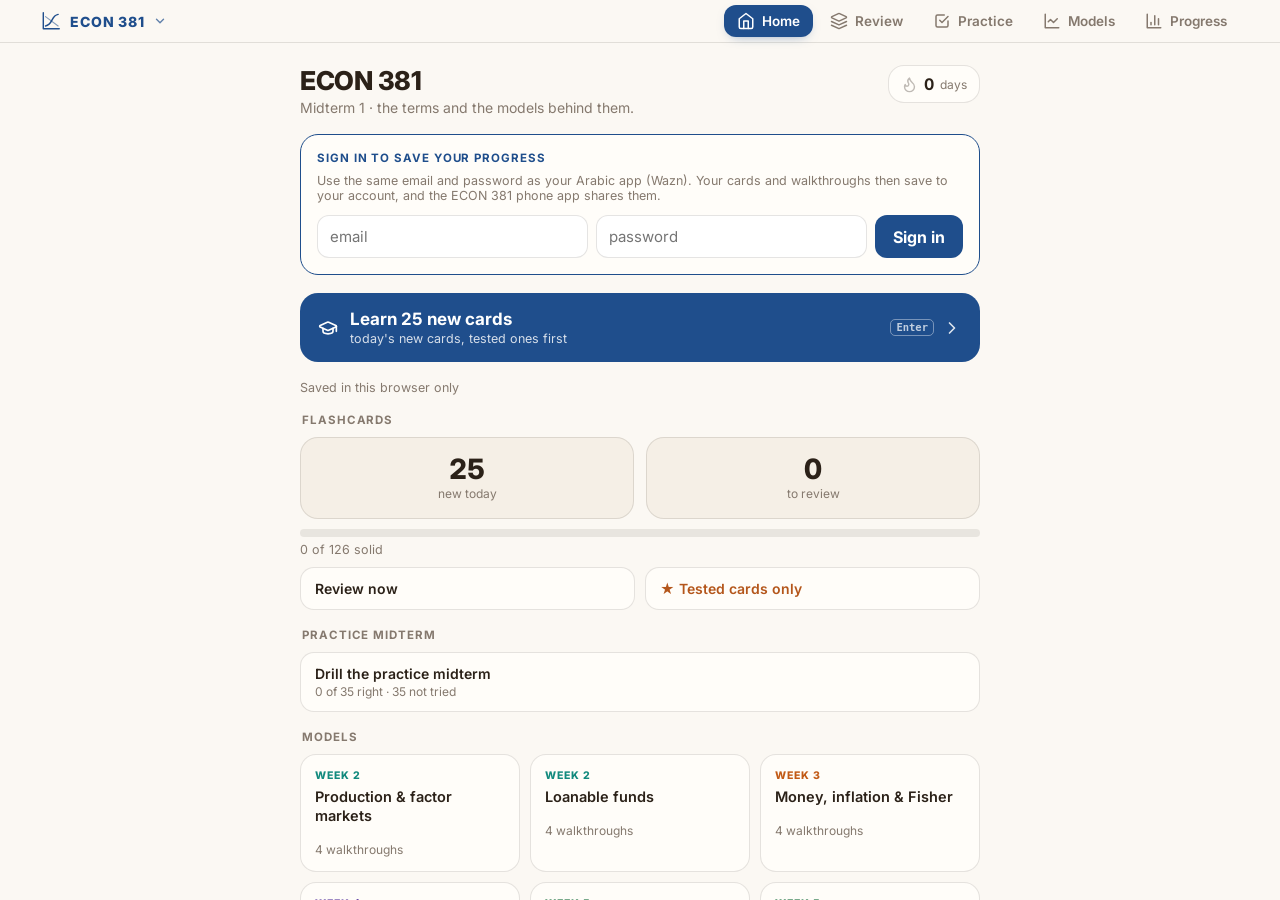
==== commit ec06f994: "Connected multi-class study site: ECON 210, 378, 380, IHUM 242 with class switcher - Shared nav (cla" ====
--- a/index.html
+++ b/index.html
@@ -5897,4 +5897,5 @@
   connectAccount();
 })();
 </script>
+<script src="classes/nav.js"></script>
 </body></html>
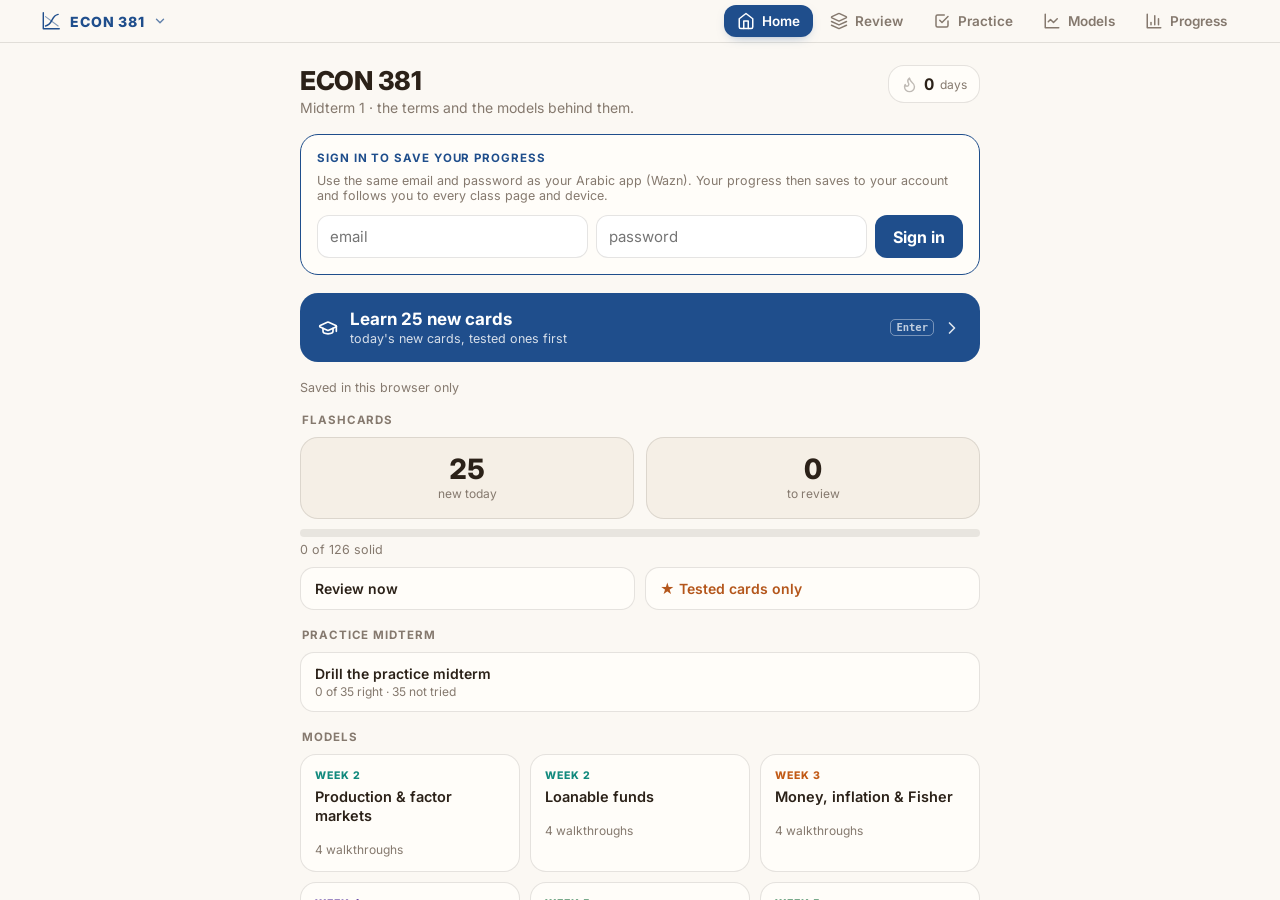
==== commit 967638b1: "Run every class on the ECON 381 app, with cards and progress in Supabase - One app for all classes: " ====
--- a/index.html
+++ b/index.html
@@ -1,11 +1,11 @@
 <!doctype html>
 <html lang="en"><head><meta charset="utf-8">
 <meta name="viewport" content="width=device-width,initial-scale=1,viewport-fit=cover">
-<meta name="description" content="ECON 381 Midterm 1: flashcards and interactive model walkthroughs.">
+<meta name="description" content="ECON 381 Midterm 1: flashcards, the practice midterm and interactive model walkthroughs.">
 <meta name="theme-color" content="#FBF8F3">
 <style>:root{padding-top:env(safe-area-inset-top,0px);padding-bottom:env(safe-area-inset-bottom,0px)}body{margin:0}img{max-width:100%}[hidden]{display:none!important}</style>
 </head><body>
-<title>ECON 381 Flashcards</title>
+<title>ECON 381 · Intermediate Macro</title>
 <link rel="preconnect" href="https://fonts.googleapis.com"><link rel="preconnect" href="https://fonts.gstatic.com" crossorigin>
 <link rel="stylesheet" href="https://fonts.googleapis.com/css2?family=Inter:wght@400;500;600;700;800&display=swap">
 <style>
@@ -176,7 +176,7 @@
           font-size: 13.5px; padding: 7px 13px; border-radius: 12px; cursor: pointer; transition: background .15s, color .15s, transform .1s; }
 .tabbtn svg { width: 18px; height: 18px; }
 .tabbtn:hover { background: rgba(43,33,24,.06); color: var(--ink); }
-.tabbtn[aria-current="page"] { background: var(--primary); color: var(--primary-ink); box-shadow: 0 4px 12px -6px rgba(31,78,140,.6); }
+.tabbtn[aria-current="page"] { background: var(--primary); color: var(--primary-ink); box-shadow: 0 4px 12px -6px var(--primary-glow, rgba(31,78,140,.6)); }
 .tabbtn:active { transform: scale(.94); }
 
 .views { padding-bottom: 40px; }
@@ -500,6 +500,7 @@
   .pq-next { bottom: 64px; }
   .pq-q { font-size: 19px; }
 }
+
 </style>
 <div id="shell">
   <nav class="tabs" aria-label="Sections">
@@ -543,7 +544,7 @@
 
         <form class="card pad signin" id="signin" hidden autocomplete="on">
           <p class="sec">Sign in to save your progress</p>
-          <p class="dim small">Use the same email and password as your Arabic app (Wazn). Your cards and walkthroughs then save to your account, and the ECON 381 phone app shares them.</p>
+          <p class="dim small">Use the same email and password as your Arabic app (Wazn). Your progress then saves to your account and follows you to every class page and device.</p>
           <div class="sgrid">
             <input id="si-email" type="email" name="email" autocomplete="username" placeholder="email" required>
             <input id="si-pass" type="password" name="password" autocomplete="current-password" placeholder="password" required>
@@ -552,6 +553,7 @@
           <p class="si-err" id="si-err" role="alert"></p>
         </form>
 
+        <p class="content-note card pad small" id="content-note" hidden></p>
         <button type="button" class="primary" id="h-primary"></button>
         <p class="save-state dim small"></p>
 
@@ -574,7 +576,7 @@
         </section>
 
         <section class="sect-h">
-          <h2>Models</h2>
+          <h2 id="h-shelf-t">Models</h2>
           <div class="grid3" id="h-models"></div>
         </section>
 
@@ -611,6 +613,10 @@
 
     <section class="view" id="tab-practice" hidden>
       <div class="wrap" id="practice"></div>
+    </section>
+
+    <section class="view" id="tab-tools" hidden>
+      <div class="wrap wide" id="tools"></div>
     </section>
 
     <section class="view" id="tab-models" hidden>
@@ -3856,6 +3862,7 @@
 
 var EXAM = {
   title: "Midterm 1 · Practice 1",
+  heading: "Practice midterm",
   sections: [
     { id: "p1", title: "Part 1 · Short answer", sub: "20 questions · 2 points each" },
     { id: "p2q1", title: "Part 2 · Q1 · Golden rule in 1860s Massachusetts", sub: "Solow model · 20 points" },
@@ -4600,6 +4607,24 @@
   ],
 };
 
+// The class's content, before anything else reads it: the cards and practice
+// questions built into this page, swapped for newer ones from Supabase when an
+// earlier visit found some (host.js checks study_courses in the background and
+// saves them here). The repo copy is the fallback whenever Supabase can't be
+// reached.
+var CONTENT = {"course":"econ381","version":"2d54946a7f8145de","rev":1792075630};
+var DECK_DATA = {"title":"ECON 381 · Midterm 1","weeks":[{"title":"Data and Measurement","color":"#1F4E8C","soft":"rgba(31,78,140,.10)"},{"title":"National Income, Distribution & Loanable Funds","color":"#138A7E","soft":"rgba(19,138,126,.11)"},{"title":"Money, Inflation & Monetary Policy","color":"#C25A16","soft":"rgba(194,90,22,.11)"},{"title":"Unemployment & Labor-Market Flows","color":"#6A4BA8","soft":"rgba(106,75,168,.11)"},{"title":"Growth & the Solow Model","color":"#2E7D4F","soft":"rgba(46,125,79,.11)"}],"cards":[{"id":"recession","n":1,"week":1,"tags":["L1"],"term":"Recession","simple":"A broad, temporary fall in economic activity: output, jobs, trade and production all shrink together.","more":["The headline rule of thumb is \u003cb>two quarters in a row of falling real GDP\u003c/b>, but the official US referee, the NBER's Business Cycle Dating Committee, looks at many monthly indicators (employment, real income, industrial production, sales) and asks whether the fall is \u003ci>significant, widespread and lasting\u003c/i>.","Opposite: an expansion. The turning points are called the peak (expansion ends) and the trough (recession ends)."],"connections":["gdp","real-gdp","unemployment-rate","natural-rate"],"example":"In the first half of 2022 real GDP fell for two straight quarters in the first estimates, yet the NBER never called a recession: employment was growing fast the whole time. The two-quarter rule is a shortcut, not the definition.","numbers":[["Great Recession (NBER)","Dec 2007 – Jun 2009"],["Its length","18 months"],["COVID recession","Feb – Apr 2020"],["Its length (shortest ever)","2 months"],["Peak unemployment, 2009","10.0%"],["Peak unemployment, Apr 2020","14.8%"]],"numbersSource":"NBER business-cycle dates; BLS unemployment rate.","graph":"businessCycle","starred":false},{"id":"gdp","n":2,"week":1,"tags":["L2","Ch 2"],"term":"Gross domestic product (GDP)","simple":"The market value of all \u003cb>final\u003c/b> goods and services produced inside a country in a period.","more":["Three ways to measure it, all giving the same number (the circular flow): \u003cb>total spending\u003c/b> on final output, \u003cb>total income\u003c/b> earned producing it, and \u003cb>total value added\u003c/b> by every firm.","Word by word: \u003ci>market value\u003c/i> (uses prices to add apples and haircuts), \u003ci>final\u003c/i> (no intermediate goods, or you double count), \u003ci>produced\u003c/i> (used cars and stocks don't count), \u003ci>domestic\u003c/i> (inside the borders, whoever owns the factory), \u003ci>in a period\u003c/i> (a flow, per quarter or year)."],"connections":["expenditure-identity","value-added","nominal-gdp","stock-flow"],"example":"A Honda built in Ohio counts in US GDP even though Honda is Japanese. A used Honda resold this year adds nothing (only the dealer's service fee counts, as a service produced now).","numbers":[["US nominal GDP, 2025","≈ $30.8 trillion"],["US nominal GDP, 2024","≈ $29.3 trillion"],["Real GDP growth, Q2 2026","2.2% (annual rate)"],["China, 2025","¥140.2 trillion"]],"numbersSource":"BEA (2025 total via Statista/Wikipedia summaries of BEA; Q2 2026 third estimate, released Sep 30, 2026); China NBS.","graph":"circularFlow","starred":false},{"id":"expenditure-identity","n":3,"week":1,"tags":["L2","Ch 2"],"term":"Expenditure identity","simple":"Output equals what's spent on it: consumption plus investment plus government purchases plus net exports.","formula":"\u003ci>Y\u003c/i>\u003cspan class=\"op\">=\u003c/span>\u003ci>C\u003c/i>\u003cspan class=\"op\">+\u003c/span>\u003ci>I\u003c/i>\u003cspan class=\"op\">+\u003c/span>\u003ci>G\u003c/i>\u003cspan class=\"op\">+\u003c/span>\u003ci>NX\u003c/i>","more":["It is an \u003cb>identity\u003c/b>: true by definition, because of how the accounts are built. Anything produced but not sold goes into inventories, which count as investment, so the two sides always balance.","Rearranged it gives the saving identity used all through Week 2: \u003ci>Y − C − G = I + NX\u003c/i>, i.e. national saving equals investment plus net exports (and just \u003ci>S = I\u003c/i> in a closed economy)."],"connections":["consumption","investment","government","net-exports","national-saving"],"example":"If Ford builds a truck in December and it's still on the lot on December 31, it counts as inventory investment this year. When it sells next year, consumption rises and inventory investment falls by the same amount: no double counting.","numbers":[["C","≈ 68% of GDP"],["I","≈ 18%"],["G","≈ 17%"],["NX","≈ −3%"]],"numbersSource":"Approximate 2025 shares, BEA national accounts. Consumption share 67.9% in Q3 2025 (FRED).","graph":{"key":"gdpShares"},"starred":false},{"id":"consumption","n":4,"week":1,"tags":["L2"],"term":"Consumption (C)","simple":"Spending by households on goods and services. The biggest part of GDP, about two-thirds.","more":["Includes durables (cars, appliances), nondurables (food, clothing) and services (rent, haircuts, health care). Services are the largest piece.","\u003cb>Exception:\u003c/b> buying a newly built house counts as \u003ci>residential investment\u003c/i>, not consumption. Rent (including the rent homeowners implicitly “pay themselves”) is consumption."],"connections":["expenditure-identity","consumption-function","mpc","disposable-income"],"example":"Your Netflix subscription, a Chipotle burrito and a new iPhone all count. Your tuition counts too, as a service.","numbers":[["Share of US GDP, Q3 2025","67.9%"],["Personal saving rate, Jul 2026","3.0%"]],"numbersSource":"BEA via FRED; BEA Personal Income and Outlays, July 2026.","graph":{"key":"gdpShares","args":{"hi":"C"}},"starred":false},{"id":"investment","n":5,"week":1,"starred":true,"tags":["PE Q19","Ch 2 #4"],"term":"Investment (I)","simple":"Spending on goods bought for \u003cb>future use\u003c/b>: business equipment, buildings, new houses and inventories.","more":["Three pieces: \u003cb>business fixed investment\u003c/b> (machines, software, factories), \u003cb>residential investment\u003c/b> (new housing) and \u003cb>inventory investment\u003c/b> (the change in unsold stock).","\u003cb>Exam trap:\u003c/b> buying stocks or bonds is \u003ci>not\u003c/i> investment in GDP. That is a financial transaction that swaps one asset for another; nothing new is produced.","It's the most volatile part of GDP: firms postpone projects when the outlook darkens, so investment falls far more than consumption in a recession."],"connections":["expenditure-identity","investment-function","loanable-funds","capital-accumulation"],"example":"A brewery buying a new fermentation tank, a family buying a newly built home, and a store stocking up on unsold inventory are all investment. Buying Apple shares is not.","numbers":[["Share of US GDP","≈ 18%"]],"numbersSource":"Approximate 2025 share, BEA.","played":["Ask: was something newly produced for future use? If yes, investment.","A used factory changing hands: no new output, so it's not investment (it just transfers ownership).","Inventories rose by $50B this year: +$50B to I, even though nothing was sold."],"graph":{"key":"gdpShares","args":{"hi":"I"}}},{"id":"government","n":6,"week":1,"tags":["Ch 2 #4","BG"],"term":"Government purchases (G)","simple":"Goods and services the government buys, like computers for a public school or a soldier's salary.","more":["\u003cb>Transfer payments are not included\u003c/b>: Social Security, unemployment benefits and welfare move money from one person to another without buying anything produced. They show up in GDP only when the recipient spends them (as C).","Covers federal, state and local government, both consumption (salaries, supplies) and investment (roads, buildings)."],"connections":["expenditure-identity","public-saving","crowding-out","balanced-budget"],"example":"When a city pays a contractor to repave a road, that's G. When the government sends a Social Security check, that's a transfer: G doesn't change.","numbers":[["Share of US GDP","≈ 17%"],["Federal deficit, FY2025","$1.8 trillion"],["Federal outlays, FY2025","$7.0 trillion"]],"numbersSource":"BEA (share, approximate); CBO Monthly Budget Review, FY2025. Federal outlays include transfers and interest, which are not G.","played":["Federal outlays ($7.0T) are far bigger than federal G because most of it is transfers (Social Security, Medicare) and interest on the debt.","Only the part that buys goods and services, like defense purchases or federal salaries, enters G."],"graph":{"key":"gdpShares","args":{"hi":"G"}},"starred":false},{"id":"net-exports","n":7,"week":1,"tags":["Ch 2 #4"],"term":"Net exports (NX)","simple":"Exports minus imports. Positive is a trade surplus, negative a trade deficit.","formula":"\u003ci>NX\u003c/i>\u003cspan class=\"op\">=\u003c/span>\u003ci>EX\u003c/i>\u003cspan class=\"op\">−\u003c/span>\u003ci>IM\u003c/i>","more":["Imports are subtracted because they are already counted inside C, I and G. Subtracting them strips out spending on goods made abroad, so GDP only counts domestic production.","A US good sold to a buyer abroad counts in NX (as an export)."],"connections":["expenditure-identity","gdp","cpi-vs-deflator"],"example":"You buy a $1,000 Samsung TV made in Korea: C rises $1,000 and IM rises $1,000, so US GDP is unchanged. Boeing sells a plane to Air France: EX rises and US GDP rises.","numbers":[["US share of GDP","≈ −3%"],["US goods & services deficit, 2024","≈ $918 billion"]],"numbersSource":"BEA/Census annual trade release for 2024; share approximate.","graph":{"key":"gdpShares","args":{"hi":"NX"}},"starred":false},{"id":"stock-flow","n":8,"week":1,"tags":["L2"],"term":"Stock vs flow","simple":"A \u003cb>flow\u003c/b> is measured per period of time; a \u003cb>stock\u003c/b> is measured at a point in time.","more":["Flows: GDP, income, investment, the deficit, monthly job gains. Stocks: the capital stock, wealth, the national debt, the number employed.","Flows change stocks: investment adds to the capital stock, depreciation drains it; each year's deficit adds to the debt."],"connections":["gdp","capital-accumulation","unemployment-dynamics"],"example":"Bathtub: the faucet's rate is the flow, the water in the tub is the stock. Your salary is a flow ($/year); your bank balance is a stock ($ on Dec 31).","numbers":[["FY2025 deficit (flow)","$1.8 trillion"],["Debt held by public, FY2025 (stock)","≈ 100% of GDP"]],"numbersSource":"CBO; CRFB estimate of debt at 99.8% of GDP.","played":["Capital stock on Jan 1: 100 machines (stock).","Investment during the year: +12 machines (flow). Depreciation: −5 (flow).","Capital stock on Dec 31: 100 + 12 − 5 = 107."],"graph":"stockFlow","starred":false},{"id":"value-added","n":9,"week":1,"tags":["Ch 2","BG"],"term":"Value added","simple":"A firm's output minus what it paid for intermediate goods. GDP is the sum of value added across all firms.","formula":"value added\u003cspan class=\"op\">=\u003c/span>value of output\u003cspan class=\"op\">−\u003c/span>intermediate goods","more":["Summing value added at each stage gives exactly the value of the final good, which is why the value-added and final-goods methods give the same GDP.","Value added is also the income created at that stage: wages and profit paid out of it."],"connections":["gdp","expenditure-identity"],"example":"A farmer sells wheat for $1, a miller turns it into flour for $3, a baker sells bread for $5. Value added: $1 + $2 + $2 = $5, the price of the bread.","played":["Farmer: sells $1 of wheat, buys nothing → value added $1.","Miller: sells flour for $3, paid $1 for wheat → $2.","Baker: sells bread for $5, paid $3 for flour → $2.","Sum: $5 = final sale. Adding every sale ($1 + $3 + $5 = $9) double counts the wheat and flour."],"graph":"valueAdded","starred":false},{"id":"nominal-gdp","n":10,"week":1,"tags":["Ch 2 #7"],"term":"Nominal GDP","simple":"Output valued at \u003cb>current\u003c/b> prices. It rises if prices rise or if quantities rise.","formula":"Nominal GDP\u003csub>\u003ci>t\u003c/i>\u003c/sub>\u003cspan class=\"op\">=\u003c/span>∑\u003csub>\u003ci>i\u003c/i>\u003c/sub> \u003ci>P\u003c/i>\u003csub>\u003ci>i,t\u003c/i>\u003c/sub>\u003ci>Q\u003c/i>\u003csub>\u003ci>i,t\u003c/i>\u003c/sub>","more":["Because it mixes price changes with real changes, nominal GDP alone can't tell you whether the economy produced more.","Nominal GDP growth ≈ real GDP growth + inflation (of the GDP deflator)."],"connections":["real-gdp","gdp-deflator","quantity-equation"],"example":"If an economy makes the same 100 pizzas two years running but the price goes from $10 to $12, nominal GDP rises 20% from $1,000 to $1,200 while real output didn't change at all.","numbers":[["Q2 2026 current-dollar GDP growth","8.0% (annual rate)"],["Q2 2026 real GDP growth","2.2%"]],"numbersSource":"BEA second estimate (current dollars) and third estimate (real), 2026. The gap is mostly inflation.","played":["Year 1: 100 pizzas at $10 + 50 books at $20 = $1,000 + $1,000 = $2,000.","Year 2: 110 pizzas at $11 + 50 books at $22 = $1,210 + $1,100 = $2,310.","Nominal GDP grew 15.5%, but some of that is just higher prices."],"starred":false},{"id":"real-gdp","n":11,"week":1,"tags":["Ch 2 #7"],"term":"Real GDP","simple":"Output valued at \u003cb>base-year\u003c/b> prices, so it changes only when quantities change.","formula":"Real GDP\u003csub>\u003ci>t\u003c/i>\u003c/sub>\u003cspan class=\"op\">=\u003c/span>∑\u003csub>\u003ci>i\u003c/i>\u003c/sub> \u003ci>P\u003c/i>\u003csub>\u003ci>i\u003c/i>,base\u003c/sub>\u003ci>Q\u003c/i>\u003csub>\u003ci>i,t\u003c/i>\u003c/sub>","more":["Real GDP is what we use to measure growth and recessions. The US actually uses chain-weighting (the base year rolls forward every year) to limit the bias from a stale base year."],"connections":["nominal-gdp","gdp-deflator","recession"],"example":"When the news says “the economy grew 2.2%” it means real GDP, at an annual rate. That was the Q2 2026 figure.","numbers":[["Real GDP growth, Q2 2026","2.2% (annual rate)"],["Real GDP growth, Q1 2026","2.5% (revised)"]],"numbersSource":"BEA, third estimate for Q2 2026 (Sep 30, 2026).","played":["Use year 1 prices ($10 pizza, $20 book) for both years.","Year 1: 100×$10 + 50×$20 = $2,000. Year 2: 110×$10 + 50×$20 = $2,100.","Real GDP grew 5%. Compare nominal: 15.5%. The difference is inflation."],"starred":false},{"id":"gdp-deflator","n":12,"week":1,"starred":true,"tags":["PE Q1","Ch 2 #7"],"term":"GDP deflator","simple":"The price of everything produced \u003cb>domestically\u003c/b>: nominal GDP over real GDP, times 100.","formula":"GDP deflator\u003cspan class=\"op\">=\u003c/span>\u003cspan class=\"fr\">\u003cspan>Nominal GDP\u003c/span>\u003cspan>Real GDP\u003c/span>\u003c/span>\u003cspan class=\"op\">×\u003c/span>100","more":["Its basket is whatever the economy produced this year, so it \u003cb>changes every year\u003c/b> (a Paasche index).","It \u003cb>excludes imports\u003c/b> and includes things consumers never buy, like fighter jets, factory machines and government services."],"connections":["cpi","cpi-vs-deflator","laspeyres-paasche","nominal-gdp","real-gdp"],"example":"If the price of US-made fighter jets rises, the deflator rises but the CPI doesn't (households don't buy jets). If the price of imported Toyotas rises, the CPI rises but the deflator doesn't.","played":["From the pizza and book example: nominal GDP year 2 = $2,310; real GDP year 2 = $2,100.","Deflator = 2,310 / 2,100 × 100 = 110.","Prices of domestic output rose 10% since the base year."],"graph":"indexBias"},{"id":"cpi","n":13,"week":1,"starred":true,"tags":["PE Q1","Ch 2 #7"],"term":"Consumer price index (CPI)","simple":"The price of a \u003cb>fixed basket\u003c/b> of goods and services bought by a typical consumer, relative to a base year.","formula":"CPI\u003csub>\u003ci>t\u003c/i>\u003c/sub>\u003cspan class=\"op\">=\u003c/span>\u003cspan class=\"fr\">\u003cspan>∑ \u003ci>P\u003c/i>\u003csub>\u003ci>i,t\u003c/i>\u003c/sub>\u003ci>Q\u003c/i>\u003csub>\u003ci>i\u003c/i>,base\u003c/sub>\u003c/span>\u003cspan>∑ \u003ci>P\u003c/i>\u003csub>\u003ci>i\u003c/i>,base\u003c/sub>\u003ci>Q\u003c/i>\u003csub>\u003ci>i\u003c/i>,base\u003c/sub>\u003c/span>\u003c/span>\u003cspan class=\"op\">×\u003c/span>100","more":["Fixed basket = a \u003cb>Laspeyres\u003c/b> index. It \u003cb>includes imports\u003c/b> consumers buy.","BLS collects about 80,000 prices a month. Shelter (rent and owners' equivalent rent) is the biggest weight, roughly a third of the index.","“Core” CPI drops food and energy because they're volatile."],"connections":["gdp-deflator","cpi-vs-deflator","laspeyres-paasche","inflation-rate"],"example":"Social Security benefits are raised every year by CPI inflation (the cost-of-living adjustment), so the CPI directly moves tens of millions of checks.","numbers":[["CPI inflation, 12 months to Aug 2026","3.4%"],["Core CPI (ex food & energy)","2.4%"],["Energy prices","+16.3%"],["Peak of the 2021–23 surge (Jun 2022)","9.1%"]],"numbersSource":"BLS CPI release, Sep 11, 2026; June 2022 peak, BLS.","played":["Base-year basket: 10 apples at $1, 5 oranges at $2 → costs $20.","This year: apples $2, oranges $2. Same basket costs 10×$2 + 5×$2 = $30.","CPI = 30 / 20 × 100 = 150, so prices are 50% higher by this measure."],"graph":"cpiHistory"},{"id":"cpi-vs-deflator","n":14,"week":1,"starred":true,"tags":["PE Q1"],"term":"CPI vs GDP deflator (the tested difference)","simple":"The CPI includes imported goods and uses a fixed basket; the deflator includes only domestic production and its basket changes every year.","more":["Both cover goods \u003cb>and\u003c/b> services.","Three differences to list on the exam: (1) \u003cb>imports\u003c/b>: in CPI, not in deflator; (2) \u003cb>investment and government goods\u003c/b>: in deflator, not in CPI; (3) \u003cb>weights\u003c/b>: CPI's basket is fixed (Laspeyres), the deflator's changes (Paasche)."],"connections":["cpi","gdp-deflator","laspeyres-paasche","net-exports"],"example":"When oil prices spike, the CPI jumps more than the deflator: much of the oil is imported, and gasoline is a big share of what consumers buy. In the 12 months to August 2026, energy prices were up 16.3% and headline CPI (3.4%) ran well above core (2.4%).","played":["Year 2 quantities change: people buy 6 apples (now $2) and 8 oranges ($2) instead of 10 and 5.","CPI uses the old basket: (10×2 + 5×2) / (10×1 + 5×2) = 30/20 → \u003cb>150\u003c/b>.","Deflator uses the new basket: (6×2 + 8×2) / (6×1 + 8×2) = 28/22 → \u003cb>127\u003c/b>.","Same prices, different weights: the CPI shows more inflation because it ignores the switch away from apples."],"graph":"indexBias"},{"id":"laspeyres-paasche","n":15,"week":1,"tags":["Ch 2 #7–8"],"term":"Laspeyres vs Paasche bias","simple":"A fixed-basket index (CPI) \u003cb>overstates\u003c/b> the rise in the cost of living; a changing-basket index (deflator) \u003cb>understates\u003c/b> it.","more":["Laspeyres (fixed basket) ignores \u003cb>substitution\u003c/b>: when beef gets dearer people switch to chicken, but the index keeps buying beef.","Paasche (current basket) gives the cheap goods people switched \u003ci>toward\u003c/i> too much weight, so it misses part of the pain.","The CPI has other upward biases too: new goods arrive late, and quality improvements look like price rises."],"connections":["cpi","gdp-deflator","cpi-vs-deflator"],"example":"The 1996 Boskin Commission estimated that the CPI overstated inflation by about 1.1 percentage points a year. BLS has since added substitution and quality adjustments (and a chained CPI) to shrink the gap.","numbers":[["Boskin Commission estimate of CPI overstatement (1996)","≈ 1.1 pts/yr"]],"numbersSource":"Boskin Commission report to the Senate Finance Committee, 1996.","played":["Same apples/oranges example: Laspeyres = 150, Paasche = 127.","The true rise in the cost of staying equally happy lies between them.","If benefits are indexed to the CPI, they rise a bit faster than the true cost of living."],"graph":"indexBias","starred":false},{"id":"inflation-rate","n":16,"week":1,"tags":["Ch 2"],"term":"Inflation rate","simple":"The percentage change in a price index from one period to the next.","formula":"π\u003csub>\u003ci>t\u003c/i>\u003c/sub>\u003cspan class=\"op\">=\u003c/span>\u003cspan class=\"fr\">\u003cspan>\u003ci>P\u003c/i>\u003csub>\u003ci>t\u003c/i>\u003c/sub> − \u003ci>P\u003c/i>\u003csub>\u003ci>t\u003c/i>−1\u003c/sub>\u003c/span>\u003cspan>\u003ci>P\u003c/i>\u003csub>\u003ci>t\u003c/i>−1\u003c/sub>\u003c/span>\u003c/span>","more":["Use any index: CPI, GDP deflator, or the PCE price index (the one the Fed targets at 2%).","Deflation is negative inflation; disinflation is inflation falling but still positive."],"connections":["cpi","inflation","fisher-equation","qt-growth-rates"],"example":"The 12-month CPI inflation rate was 3.4% in August 2026, above the Fed's 2% goal, one reason the Fed raised rates in September.","numbers":[["CPI, 12 months to Aug 2026","3.4%"],["2022 annual average","8.0%"],["2024 annual average","2.9%"]],"numbersSource":"BLS CPI-U.","played":["CPI last year = 300, this year = 309.","π = (309 − 300) / 300 = 9 / 300 = 0.03 → 3%."],"graph":"cpiHistory","starred":false},{"id":"labor-force","n":17,"week":1,"tags":["Ch 2 #9"],"term":"Labor force","simple":"Everyone employed plus everyone unemployed.","formula":"\u003ci>L\u003c/i>\u003cspan class=\"op\">=\u003c/span>\u003ci>E\u003c/i>\u003cspan class=\"op\">+\u003c/span>\u003ci>U\u003c/i>","more":["Measured from the household survey: adults 16+ not in prisons or other institutions, and not on active military duty.","If you are neither working nor looking, you're \u003cb>outside\u003c/b> the labor force."],"connections":["unemployed","not-in-lf","unemployment-rate","lfpr"],"example":"A college student with no job who isn't looking is not in the labor force. The same student working 5 hours a week at the library is employed and in the labor force.","numbers":[["US unemployed, Sep 2026","7.1 million"],["Unemployment rate, Sep 2026","4.2%"],["Implied labor force (7.1M ÷ 0.042)","≈ 169 million"]],"numbersSource":"BLS Employment Situation, Oct 2, 2026; labor force implied from the two published figures.","graph":"laborForceTree","starred":false},{"id":"unemployed","n":18,"week":1,"tags":["Ch 2 #9"],"term":"Unemployed","simple":"Without a job, available to work, and actively searching (in the past four weeks).","more":["All three conditions must hold. Not searching = not in the labor force, even if you'd like a job.","People on temporary layoff waiting to be recalled count as unemployed even if they aren't searching."],"connections":["labor-force","unemployment-rate","discouraged","not-in-lf"],"example":"A laid-off engineer who sent out applications last week: unemployed. One who gave up searching three months ago: not in the labor force.","numbers":[["Unemployed, Sep 2026","7.1 million"]],"numbersSource":"BLS Employment Situation, Oct 2, 2026.","graph":"laborForceTree","starred":false},{"id":"not-in-lf","n":19,"week":1,"tags":["Ch 2 #9"],"term":"Not in the labor force","simple":"Adults who are neither working nor looking for work: retirees, students, homemakers and discouraged workers.","more":["Movements in and out of this group change the unemployment rate without anything happening to jobs, which is why economists also watch the employment-population ratio."],"connections":["labor-force","discouraged","lfpr","epop","unemployment-imperfect"],"example":"Baby boomers retiring in large numbers since about 2010 have pulled the overall participation rate down, even though prime-age (25–54) participation is near record highs.","numbers":[["Prime-age (25–54) participation, Aug 2026","83.4%"]],"numbersSource":"BLS via FRED (LNS11300060).","graph":"laborForceTree","starred":false},{"id":"discouraged","n":20,"week":1,"starred":true,"tags":["PE Q3","Ch 2 #9"],"term":"Discouraged worker","simple":"Someone who wants a job but has stopped searching because they think none is available. Counted as \u003cb>not in the labor force\u003c/b>, not as unemployed.","more":["This is the classic reason the unemployment rate understates labor-market weakness: when job seekers give up, U falls and so does the measured rate.","BLS's broader U-4 to U-6 measures add discouraged and other marginally attached workers back in."],"connections":["unemployed","not-in-lf","unemployment-imperfect","unemployment-rate"],"example":"After a plant closes in a small town, a 55-year-old machinist searches for a year, finds nothing, and stops. The next month the town's unemployment rate falls, although no one found a job.","played":["Start: E = 90, U = 10 → u = 10 / 100 = 10%.","2 unemployed people give up: E = 90, U = 8, L = 98.","u = 8 / 98 = 8.2%. The rate fell 1.8 points, yet employment didn't change."],"graph":"laborForceTree"},{"id":"unemployment-rate","n":21,"week":1,"tags":["Ch 2 #9"],"term":"Unemployment rate","simple":"The share of the labor force that is unemployed.","formula":"\u003ci>u\u003c/i>\u003cspan class=\"op\">=\u003c/span>\u003cspan class=\"fr\">\u003cspan>\u003ci>U\u003c/i>\u003c/span>\u003cspan>\u003ci>L\u003c/i>\u003c/span>\u003c/span>\u003cspan class=\"op\">=\u003c/span>\u003cspan class=\"fr\">\u003cspan>\u003ci>U\u003c/i>\u003c/span>\u003cspan>\u003ci>E\u003c/i> + \u003ci>U\u003c/i>\u003c/span>\u003c/span>","more":["The denominator is the \u003cb>labor force\u003c/b>, not the whole population. That's the most common mistake."],"connections":["labor-force","unemployed","natural-rate","ss-unemployment-rate","unemployment-imperfect"],"example":"The September 2026 jobs report: 4.2%, inside the narrow 4.1–4.3% range it had held since March.","numbers":[["Sep 2026","4.2%"],["Oct 2009 (Great Recession peak)","10.0%"],["Apr 2020 (COVID)","14.8%"]],"numbersSource":"BLS.","played":["E = 160 million, U = 7 million.","L = 167 million.","u = 7 / 167 = 4.2%."],"graph":"laborForceTree","starred":false},{"id":"lfpr","n":22,"week":1,"tags":["Ch 2 #9"],"term":"Labor force participation rate","simple":"The share of the adult population that is in the labor force (working or looking).","formula":"LFPR\u003cspan class=\"op\">=\u003c/span>\u003cspan class=\"fr\">\u003cspan>\u003ci>L\u003c/i>\u003c/span>\u003cspan>adult population\u003c/span>\u003c/span>","more":["Long-run US trends: women's participation climbed from the 1950s to about 2000; the overall rate has drifted down since 2000 mostly because the population is aging."],"connections":["labor-force","epop","not-in-lf"],"example":"Two economies can have the same 4% unemployment rate but very different participation: one where 70% of adults are in the labor force and one where 60% are.","numbers":[["US overall, 2025","≈ 62%"],["Prime-age 25–54, Aug 2026","83.4%"]],"numbersSource":"BLS (overall rate, approximate 2025 level); FRED LNS11300060.","played":["Adult population 270M; labor force 168M.","LFPR = 168 / 270 = 62.2%."],"graph":"laborForceTree","starred":false},{"id":"epop","n":23,"week":1,"tags":["L2"],"term":"Employment-population ratio","simple":"The share of all adults who have a job.","formula":"\u003cspan class=\"fr\">\u003cspan>\u003ci>E\u003c/i>\u003c/span>\u003cspan>adult population\u003c/span>\u003c/span>","more":["Its advantage: it is \u003cb>not affected\u003c/b> by people moving between unemployment and out of the labor force, because neither group is in the numerator, and the denominator (all adults) doesn't change.","That makes it a cleaner gauge of jobs when lots of people are giving up or returning to search."],"connections":["lfpr","unemployment-rate","discouraged","unemployment-imperfect"],"example":"In the discouraged-worker example the unemployment rate fell from 10% to 8.2%, but the employment-population ratio didn't move at all. It correctly says nothing improved.","numbers":[["US, 2025","≈ 60%"]],"numbersSource":"BLS, approximate 2025 level.","played":["Adults = 150, E = 90, U = 10 → E/pop = 60%.","2 unemployed give up: E still 90, adults still 150 → still 60%.","Unemployment rate fell; the employment-population ratio correctly didn't."],"graph":"laborForceTree","starred":false},{"id":"household-vs-establishment","n":24,"week":1,"tags":["Ch 2 #9c"],"term":"Household survey vs establishment survey","simple":"The \u003cb>household\u003c/b> survey counts \u003ci>people\u003c/i> employed (it gives the unemployment rate). The \u003cb>establishment\u003c/b> (payroll) survey counts \u003ci>jobs\u003c/i>.","more":["Payroll survey: someone with two jobs counts \u003cb>twice\u003c/b>; the self-employed, farm workers and household workers are \u003cb>not counted\u003c/b>.","The payroll survey's monthly “jobs added” is the headline number; it has a much larger sample, so it is less noisy month to month."],"connections":["unemployment-rate","labor-force","stock-flow"],"example":"In the September 2026 report the payroll survey showed just +29,000 jobs while the household survey's unemployment rate held at 4.2%. The two often disagree in any single month.","numbers":[["Household survey (CPS)","≈ 60,000 households"],["Payroll survey (CES)","≈ 121,000 businesses & agencies"],["Payroll change, Sep 2026","+29,000"]],"numbersSource":"BLS survey descriptions; Employment Situation, Oct 2, 2026 (payroll figure preliminary).","played":["Maria drives for Uber (self-employed) and works part-time at Target.","Household survey: 1 employed person.","Payroll survey: 1 job (Target only; Uber driving is self-employment)."],"starred":false},{"id":"gdp-wellbeing","n":25,"week":1,"tags":["Ch 2 #10–11"],"term":"GDP and well-being","simple":"GDP misses leisure, home production, health and the environment, and can rise with things that make life worse. It's still useful because it moves with much of what people value.","more":["Missing: unpaid work (childcare, cooking), leisure, pollution, inequality, the underground economy.","Perverse cases: rebuilding after a hurricane, or more spending on security after a crime wave, both raise GDP.","Still, richer countries have longer life expectancy, more education and lower child mortality, so GDP per person is a good rough guide."],"connections":["gdp","income-wellbeing","solow"],"example":"If you hire a cleaner instead of cleaning your own home, GDP rises even though the same work gets done. If you take an unpaid month off, GDP falls though you may be better off.","starred":false},{"id":"production-function","n":26,"week":2,"tags":["Ch 3","L3"],"term":"Production function","simple":"Output depends on capital, labor and technology. In the long-run model K and L are fixed, so output is fixed.","formula":"\u003ci>Y\u003c/i>\u003cspan class=\"op\">=\u003c/span>\u003ci>F\u003c/i>(\u003ci>K\u003c/i>, \u003ci>L\u003c/i>)\u003cspan class=\"op\">⇒\u003c/span>\u003ci>Y̅\u003c/i>\u003cspan class=\"op\">=\u003c/span>\u003ci>F\u003c/i>(\u003ci>K̅\u003c/i>, \u003ci>L̅\u003c/i>)","more":["The production function describes technology: how inputs turn into output. Better technology means more output from the same K and L.","In Chapter 3's classical model factor supplies are given, so \u003cb>output is pinned down by the supply side\u003c/b>; demand only decides how that output is divided among C, I and G."],"connections":["crs","cobb-douglas","mpl","goods-market-eq"],"example":"A pizzeria: ovens (K) and cooks (L) turn into pizzas (Y). A better dough recipe (technology) means more pizzas from the same ovens and cooks.","played":["Running example: Y = K\u003csup>1/3\u003c/sup>L\u003csup>2/3\u003c/sup>, K = 8,000, L = 1,000.","Y = 8000\u003csup>1/3\u003c/sup> × 1000\u003csup>2/3\u003c/sup> = 20 × 100 = 2,000.","With K and L fixed, Y̅ = 2,000 no matter what happens to G or T."],"graph":{"key":"production","args":{"x":"L"}},"starred":false},{"id":"crs","n":27,"week":2,"starred":true,"tags":["Ch 3 #3","PE Q13c"],"term":"Constant returns to scale","simple":"Scale every input by \u003ci>z\u003c/i> and output scales by exactly \u003ci>z\u003c/i>.","formula":"\u003ci>F\u003c/i>(\u003ci>zK\u003c/i>, \u003ci>zL\u003c/i>)\u003cspan class=\"op\">=\u003c/span>\u003ci>z\u003c/i>·\u003ci>F\u003c/i>(\u003ci>K\u003c/i>, \u003ci>L\u003c/i>)","more":["Increasing returns: output more than doubles. Decreasing returns: less than doubles.","Why it matters: with CRS and competition, paying each factor its marginal product uses up exactly all output (zero economic profit). It also lets you write everything \u003cb>per worker\u003c/b>: y = f(k), the starting point of the Solow model."],"connections":["cobb-douglas","zero-profit","per-worker","production-function"],"example":"Building a second identical factory with the same number of workers should, roughly, double output. That's the idea behind CRS.","played":["Y = K\u003csup>1/3\u003c/sup>L\u003csup>2/3\u003c/sup> with K = 8,000, L = 1,000 → Y = 2,000.","Double both: K = 16,000, L = 2,000 → Y = 16000\u003csup>1/3\u003c/sup> × 2000\u003csup>2/3\u003c/sup> = 25.2 × 158.7 = 4,000.","Output doubled exactly: CRS, because 1/3 + 2/3 = 1."],"graph":"crs"},{"id":"cobb-douglas","n":28,"week":2,"starred":true,"tags":["PE P2 Q3","Ch 3"],"term":"Cobb-Douglas production function","simple":"The workhorse production function. α is capital's share of income; A is productivity (technology).","formula":"\u003ci>Y\u003c/i>\u003cspan class=\"op\">=\u003c/span>\u003ci>A K\u003c/i>\u003csup>α\u003c/sup>\u003ci>L\u003c/i>\u003csup>1−α\u003c/sup>","more":["Exponents add to 1, so it has constant returns to scale.","Its key property: factor \u003cb>shares\u003c/b> of income are constant (α to capital, 1 − α to labor) no matter how K, L or A change.","In the US, α is usually taken to be about 1/3."],"connections":["crs","cd-marginal","labor-share","capital-share","tfp","backing-out"],"example":"Paul Douglas noticed in the 1920s that labor's share of US income stayed near 3/4 while capital and labor grew at very different rates. Charles Cobb found the function with that property.","played":["A = 1, α = 1/3, K = 8,000, L = 1,000.","Y = 8000\u003csup>1/3\u003c/sup> × 1000\u003csup>2/3\u003c/sup> = 20 × 100 = \u003cb>2,000\u003c/b>."],"graph":"incomeSplit"},{"id":"tfp","n":29,"week":2,"starred":true,"tags":["PE P2 Q3b","Ch 3 #1"],"term":"Total factor productivity (A)","simple":"The technology term. A higher A raises output, the real wage and the real rental rate together.","more":["It's measured as a residual (the Solow residual): whatever output growth isn't explained by more K and L.","Because A multiplies everything, MPL and MPK rise in proportion. Income shares (α, 1 − α) don't change."],"connections":["cobb-douglas","cd-marginal","neoclassical-distribution","backing-out"],"example":"The spread of computers, the internet, better management practices and new drugs all show up as higher A.","numbers":[["US labor productivity growth, Q4 2024 → Q4 2025","2.5%"]],"numbersSource":"BLS Productivity and Costs, revised March 24, 2026 (output per hour, nonfarm business). Labor productivity rises with A and with capital per worker.","played":["Running example: A = 1 → Y = 2,000, MPL = 1.33, MPK = 0.083.","Raise A by 10% to 1.1: Y = 2,200.","MPL = (2/3)(2200/1000) = 1.47; MPK = (1/3)(2200/8000) = 0.092. Both rose 10%."],"graph":{"key":"production","args":{"x":"L"}}},{"id":"mpl","n":30,"week":2,"tags":["Ch 3"],"term":"Marginal product of labor (MPL)","simple":"The extra output from one more unit of labor, holding capital fixed.","formula":"MPL\u003cspan class=\"op\">=\u003c/span>\u003cspan class=\"fr\">\u003cspan>∂\u003ci>F\u003c/i>\u003c/span>\u003cspan>∂\u003ci>L\u003c/i>\u003c/span>\u003c/span>","more":["\u003cb>Diminishing marginal product\u003c/b>: it falls as L rises. With a fixed kitchen, each extra cook adds less than the last.","Graphically, it's the slope of the production function plotted against L."],"connections":["mpk","labor-demand","cd-marginal","real-wage"],"example":"Adding a second barista to a busy coffee shop adds a lot of output. The tenth barista mostly gets in the way at one espresso machine.","played":["Running example: MPL = (1 − α)Y/L = (2/3)(2000/1000) = 1.33 units of output per worker.","Raise L to 1,331 (+33%): Y = 20 × 1331\u003csup>2/3\u003c/sup> = 20 × 121 = 2,420.","New MPL = (2/3)(2420/1331) = 1.21. It fell: diminishing returns."],"graph":{"key":"production","args":{"x":"L"}},"starred":false},{"id":"mpk","n":31,"week":2,"tags":["Ch 3"],"term":"Marginal product of capital (MPK)","simple":"The extra output from one more unit of capital, holding labor fixed. It falls as K rises.","formula":"MPK\u003cspan class=\"op\">=\u003c/span>\u003cspan class=\"fr\">\u003cspan>∂\u003ci>F\u003c/i>\u003c/span>\u003cspan>∂\u003ci>K\u003c/i>\u003c/span>\u003c/span>","more":["Diminishing MPK is the engine of the Solow model: as capital piles up, each new machine adds less, so growth from capital alone eventually stops."],"connections":["mpl","capital-demand","cd-marginal","golden-condition","solow"],"example":"Giving a worker her first computer is a huge boost. A second monitor helps a bit. A fifth computer on the same desk adds almost nothing.","played":["Running example: MPK = αY/K = (1/3)(2000/8000) = 0.083.","Double K to 16,000: Y = 25.2 × 100 = 2,520.","New MPK = (1/3)(2520/16000) = 0.053. It fell."],"graph":{"key":"production","args":{"x":"K"}},"starred":false},{"id":"profit","n":32,"week":2,"starred":true,"tags":["PE P2 Q3a"],"term":"Firm's profit","simple":"Revenue minus labor costs minus capital costs.","formula":"Profit\u003cspan class=\"op\">=\u003c/span>\u003ci>PY\u003c/i>\u003cspan class=\"op\">−\u003c/span>\u003ci>WL\u003c/i>\u003cspan class=\"op\">−\u003c/span>\u003ci>RK\u003c/i>","more":["\u003ci>W\u003c/i> is the nominal wage, \u003ci>R\u003c/i> the nominal rental rate of capital, \u003ci>P\u003c/i> the price of output.","The competitive firm takes P, W and R as given and chooses L and K to maximise profit. The first-order conditions are the labor and capital demand conditions on the next cards."],"connections":["labor-demand","capital-demand","zero-profit"],"example":"A bakery sells $500,000 of bread, pays $300,000 in wages and $150,000 in rent on ovens and space: profit is $50,000.","played":["Set P = 1. Running example: Y = 2,000, L = 1,000, K = 8,000.","Pay W = MPL = 1.333 and R = MPK = 0.0833.","Profit = 2,000 − 1.333 × 1,000 − 0.0833 × 8,000 = 2,000 − 1,333 − 667 = \u003cb>0\u003c/b>."]},{"id":"labor-demand","n":33,"week":2,"starred":true,"tags":["PE P2 Q3a","PS2"],"term":"Labor demand condition","simple":"Firms hire until the marginal product of labor equals the real wage.","formula":"MPL\u003cspan class=\"op\">=\u003c/span>\u003cspan class=\"fr\">\u003cspan>\u003ci>W\u003c/i>\u003c/span>\u003cspan>\u003ci>P\u003c/i>\u003c/span>\u003c/span>","more":["Logic: hiring one more worker adds MPL units of output, worth P × MPL, and costs W. Keep hiring while P × MPL > W.","Because MPL falls as L rises, the MPL curve \u003cb>is\u003c/b> the labor demand curve."],"connections":["mpl","real-wage","profit","capital-demand"],"example":"A farm will hire another picker at $20/hour only if she picks at least $20 worth of berries an hour.","played":["Real wage W/P = 1.33. Running example at L = 1,000: MPL = 1.33. Hire exactly 1,000.","If the real wage fell to 1.21, the firm would hire until MPL = 1.21, i.e. L = 1,331."],"graph":{"key":"factorMarket","args":{"kind":"labor"}}},{"id":"capital-demand","n":34,"week":2,"starred":true,"tags":["PE P2 Q3b","PS2"],"term":"Capital demand condition","simple":"Firms rent capital until its marginal product equals the real rental price of capital.","formula":"MPK\u003cspan class=\"op\">=\u003c/span>\u003cspan class=\"fr\">\u003cspan>\u003ci>R\u003c/i>\u003c/span>\u003cspan>\u003ci>P\u003c/i>\u003c/span>\u003c/span>","more":["Same logic as labor: one more machine adds MPK units of output and costs R/P in output terms.","With K fixed in the long-run model, the MPK at K̅ sets the equilibrium real rental rate."],"connections":["mpk","labor-demand","profit","capital-share"],"example":"A construction firm leases another excavator at $2,000 a month only if it lets the firm finish at least $2,000 more work a month.","played":["Running example: MPK = 0.083 at K = 8,000.","So the equilibrium real rental rate R/P = 0.083 (8.3% of a unit of output per unit of capital per period)."],"graph":{"key":"factorMarket","args":{"kind":"capital"}}},{"id":"real-wage","n":35,"week":2,"tags":["Ch 3 #2"],"term":"Real wage","simple":"The nominal wage divided by the price level: what your pay actually buys. In equilibrium it equals MPL.","formula":"\u003cspan class=\"fr\">\u003cspan>\u003ci>W\u003c/i>\u003c/span>\u003cspan>\u003ci>P\u003c/i>\u003c/span>\u003c/span>\u003cspan class=\"op\">=\u003c/span>MPL","more":["If wages rise 3% and prices rise 3.4%, the real wage \u003cb>fell\u003c/b> about 0.4%."],"connections":["labor-demand","mpl","wage-productivity","wage-rigidity"],"example":"In 2022 average hourly earnings rose about 5% but CPI inflation was 8%, so real wages fell for most workers.","numbers":[["CPI inflation, 12 mo. to Aug 2026","3.4%"]],"numbersSource":"BLS. Compare with wage growth to get real wage growth: real ≈ nominal − inflation.","played":["Nominal wage W = $30/hour, price of a meal P = $15.","Real wage = 30 / 15 = 2 meals per hour of work.","If W rises to $31.50 (+5%) but P rises to $16.20 (+8%): real wage = 1.94 meals (−3%)."],"graph":{"key":"factorMarket","args":{"kind":"labor"}},"starred":false},{"id":"cd-marginal","n":36,"week":2,"starred":true,"tags":["PE P2 Q3","Ch 3 #4"],"term":"Cobb-Douglas marginal products","simple":"Each marginal product is the factor's exponent times the average product.","formula":"MPL\u003cspan class=\"op\">=\u003c/span>(1 − α)\u003cspan class=\"fr\">\u003cspan>\u003ci>Y\u003c/i>\u003c/span>\u003cspan>\u003ci>L\u003c/i>\u003c/span>\u003c/span>\u003cspan style=\"display:inline-block;width:18px\">\u003c/span>MPK\u003cspan class=\"op\">=\u003c/span>α\u003cspan class=\"fr\">\u003cspan>\u003ci>Y\u003c/i>\u003c/span>\u003cspan>\u003ci>K\u003c/i>\u003c/span>\u003c/span>","more":["Derivation: ∂/∂L of A K\u003csup>α\u003c/sup> L\u003csup>1−α\u003c/sup> = (1 − α) A K\u003csup>α\u003c/sup> L\u003csup>−α\u003c/sup> = (1 − α) Y/L.","So MPL is proportional to \u003cb>output per worker\u003c/b> (labor productivity), the link behind the real wage and labor productivity card."],"connections":["cobb-douglas","mpl","mpk","wage-productivity","labor-share"],"example":"If output per worker doubles, the Cobb-Douglas real wage doubles too.","played":["Y = 2,000, L = 1,000, K = 8,000, α = 1/3.","MPL = (2/3)(2000/1000) = \u003cb>1.33\u003c/b>.","MPK = (1/3)(2000/8000) = \u003cb>0.083\u003c/b>."],"graph":"incomeSplit"},{"id":"labor-share","n":37,"week":2,"starred":true,"tags":["PE Q13a","PE P2 Q3b"],"term":"Labor share of income","simple":"The fraction of output paid to workers. Under Cobb-Douglas it's 1 − α and stays constant when K or L change.","formula":"\u003cspan class=\"fr\">\u003cspan>\u003ci>WL\u003c/i>\u003c/span>\u003cspan>\u003ci>PY\u003c/i>\u003c/span>\u003c/span>\u003cspan class=\"op\">=\u003c/span>\u003cspan class=\"fr\">\u003cspan>MPL · \u003ci>L\u003c/i>\u003c/span>\u003cspan>\u003ci>Y\u003c/i>\u003c/span>\u003c/span>\u003cspan class=\"op\">=\u003c/span>1 − α","more":["Why constant: MPL × L / Y = (1 − α)(Y/L) × L / Y = 1 − α. The L's and Y's cancel, so it holds for any K and L. If L rises, MPL falls by just enough that the wage bill keeps the same share of output.","In US data the labor share has been falling since about 2000, which Cobb-Douglas can't explain; see the declining-share card."],"connections":["capital-share","cobb-douglas","declining-labor-share","backing-out"],"example":"A company paying $1.33M in wages out of $2M in value added has a labor share of 2/3.","numbers":[["Nonfarm business labor share, Q2 2026","52.8% (record low)"],["Same measure, Q4 2025","54.4%"],["Series begins","1947"]],"numbersSource":"BLS Productivity and Costs / Economics Daily. BLS's measure differs from the textbook 2/3 because of how it treats self-employment and depreciation.","played":["Running example: wage bill = MPL × L = 1.333 × 1,000 = 1,333.","Labor share = 1,333 / 2,000 = \u003cb>2/3 = 1 − α\u003c/b>."],"graph":"incomeSplit"},{"id":"capital-share","n":38,"week":2,"starred":true,"tags":["PE P2 Q3b"],"term":"Capital share of income","simple":"The fraction of output paid to capital owners. Under Cobb-Douglas it equals α.","formula":"\u003cspan class=\"fr\">\u003cspan>\u003ci>RK\u003c/i>\u003c/span>\u003cspan>\u003ci>PY\u003c/i>\u003c/span>\u003c/span>\u003cspan class=\"op\">=\u003c/span>\u003cspan class=\"fr\">\u003cspan>MPK · \u003ci>K\u003c/i>\u003c/span>\u003cspan>\u003ci>Y\u003c/i>\u003c/span>\u003c/span>\u003cspan class=\"op\">=\u003c/span>α","more":["Labor share + capital share = 1: all output is paid out (zero economic profit)."],"connections":["labor-share","cobb-douglas","zero-profit","golden-saving"],"example":"In the US, about a third of national income goes to capital (rent, interest, profit) and about two-thirds to labor, which is why α ≈ 1/3 is the default.","played":["Running example: MPK × K = 0.0833 × 8,000 = 667.","Capital share = 667 / 2,000 = \u003cb>1/3 = α\u003c/b>."],"graph":"incomeSplit"},{"id":"backing-out","n":39,"week":2,"starred":true,"tags":["PE P2 Q3b"],"term":"Backing out α and A","simple":"Get α from the labor share, then solve the production function for A.","formula":"1 − α\u003cspan class=\"op\">=\u003c/span>\u003cspan class=\"fr\">\u003cspan>MPL · \u003ci>L\u003c/i>\u003c/span>\u003cspan>\u003ci>Y\u003c/i>\u003c/span>\u003c/span>,\u003cspan style=\"display:inline-block;width:16px\">\u003c/span>\u003ci>A\u003c/i>\u003cspan class=\"op\">=\u003c/span>\u003cspan class=\"fr\">\u003cspan>\u003ci>Y\u003c/i>\u003c/span>\u003cspan>\u003ci>K\u003c/i>\u003csup>α\u003c/sup>\u003ci>L\u003c/i>\u003csup>1−α\u003c/sup>\u003c/span>\u003c/span>","more":["Step 1 always: labor share → α. Step 2: plug α, Y, K, L into the production function and solve for A.","This is exactly how growth accountants measure TFP in real data."],"connections":["labor-share","tfp","cobb-douglas"],"example":"Given a country's GDP, capital stock, employment and total wages, you can back out its α and TFP. That's how the Penn World Table builds cross-country productivity numbers.","played":["Data: Y = 2,000, K = 8,000, L = 1,000, total wages WL/P = 1,333.","1 − α = 1,333 / 2,000 = 2/3 → \u003cb>α = 1/3\u003c/b>.","A = 2,000 / (8000\u003csup>1/3\u003c/sup> × 1000\u003csup>2/3\u003c/sup>) = 2,000 / (20 × 100) = \u003cb>1\u003c/b>."]},{"id":"zero-profit","n":40,"week":2,"tags":["Ch 3"],"term":"Zero economic profit","simple":"With competition and constant returns, paying each factor its marginal product uses up all output.","formula":"\u003ci>Y\u003c/i>\u003cspan class=\"op\">=\u003c/span>MPL · \u003ci>L\u003c/i>\u003cspan class=\"op\">+\u003c/span>MPK · \u003ci>K\u003c/i>","more":["This is Euler's theorem for CRS functions.","“Zero economic profit” isn't zero accounting profit: accounting profit includes the return to capital the owners provide themselves."],"connections":["crs","profit","labor-share","capital-share"],"example":"In a competitive industry with easy entry, any excess profit attracts new firms until it's competed away.","played":["MPL × L = 1.333 × 1,000 = 1,333.","MPK × K = 0.0833 × 8,000 = 667.","Sum = 2,000 = Y. Nothing is left over."],"graph":"incomeSplit","starred":false},{"id":"neoclassical-distribution","n":41,"week":2,"tags":["Ch 3 #1","PS2"],"term":"Neoclassical theory of distribution","simple":"Each factor is paid its marginal product. More labor lowers the real wage and raises the rental rate; less capital does the same; better technology raises both.","more":["Think scarcity: whatever becomes relatively scarce earns more. Extra workers make capital relatively scarce (R/P up) and labor relatively plentiful (W/P down).","Technology (A up) raises both MPL and MPK."],"connections":["labor-demand","capital-demand","tfp","real-wage"],"example":"The Black Death killed about a third of Europe's population in the 1300s. Land per worker jumped; over the following decades real wages rose sharply while land rents fell, exactly as the theory predicts.","played":["Running example: L rises from 1,000 to 1,331 (+33%).","Y = 2,420. W/P = MPL: 1.33 → 1.21 (falls).","R/P = MPK: (1/3)(2420/8000) = 0.101, up from 0.083 (rises)."],"graph":{"key":"factorMarket","args":{"kind":"labor"}},"starred":false},{"id":"wage-productivity","n":42,"week":2,"starred":true,"tags":["PE Q13c","L3"],"term":"Real wage and labor productivity","simple":"Under competition and constant returns, the real wage is proportional to average labor productivity.","formula":"\u003cspan class=\"fr\">\u003cspan>\u003ci>W\u003c/i>\u003c/span>\u003cspan>\u003ci>P\u003c/i>\u003c/span>\u003c/span>\u003cspan class=\"op\">=\u003c/span>(1 − α)\u003cspan class=\"fr\">\u003cspan>\u003ci>Y\u003c/i>\u003c/span>\u003cspan>\u003ci>L\u003c/i>\u003c/span>\u003c/span>","more":["So real wages should grow at the same rate as output per worker. In the US they did, roughly, until about 1970-2000; since then productivity has grown faster than typical pay. That gap is the same fact as the falling labor share."],"connections":["cd-marginal","labor-share","declining-labor-share","real-wage"],"example":"Across countries this works well: workers in high-productivity Switzerland or Norway earn far more than in low-productivity economies, roughly in proportion.","played":["Y/L = 2,000 / 1,000 = 2. With 1 − α = 2/3, W/P = 1.33.","Productivity rises 10% to 2.2: W/P = (2/3)(2.2) = 1.47, also +10%."],"graph":"laborShareShift"},{"id":"declining-labor-share","n":43,"week":2,"starred":true,"tags":["PE Q13d","L3"],"term":"Declining labor share: explanations","simple":"(1) \u003cb>Production technology\u003c/b>: offshoring and automation, capital displacing workers. (2) \u003cb>Rising market power\u003c/b>: higher markups, superstar firms and concentration lowering wages relative to productivity.","more":["Technology story: if capital and labor are easier to substitute than Cobb-Douglas assumes, cheaper machines (computers, robots) shift income from labor to capital.","Market-power story: firms that price above marginal cost keep the gap as profit, so neither labor nor capital is paid its full marginal product. Superstar firms (high profit, few workers) gaining market share pull the aggregate share down."],"connections":["labor-share","markup","wage-productivity","cobb-douglas"],"example":"Instagram had 13 employees when Facebook bought it for $1 billion in 2012. Kodak, the photography giant it replaced, had employed over 100,000 people at its peak.","numbers":[["BLS labor share, Q2 2026","52.8%, lowest since 1947"],["Average US markup, 1980","21% over cost"],["Average US markup, 2016","61% over cost"]],"numbersSource":"BLS Productivity and Costs; De Loecker, Eeckhout & Unger (2020), Quarterly Journal of Economics.","graph":"laborShareShift"},{"id":"markup","n":44,"week":2,"tags":["L3"],"term":"Markup","simple":"Price above marginal cost (P > MC). Rising markups mean firms keep more of output, lowering the labor share.","formula":"markup\u003cspan class=\"op\">=\u003c/span>\u003cspan class=\"fr\">\u003cspan>\u003ci>P\u003c/i>\u003c/span>\u003cspan>\u003ci>MC\u003c/i>\u003c/span>\u003c/span>","more":["Under perfect competition P = MC and the markup is 1. Market power lets a firm charge more.","The extra (P − MC) goes to profit, not to workers or to the competitive return on capital."],"connections":["declining-labor-share","labor-share","zero-profit"],"example":"A pill that costs a drugmaker $1 to make but sells for $50 under patent has a markup of 50.","numbers":[["Average US markup, 1980","1.21"],["Average US markup, 2016","1.61"]],"numbersSource":"De Loecker, Eeckhout & Unger (2020).","played":["MC of a coffee = $1.50; it sells for $4.50.","Markup = 4.50 / 1.50 = 3. Two-thirds of the price is above cost."],"starred":false},{"id":"wage-compression","n":45,"week":2,"starred":true,"tags":["PE Q13b","L3"],"term":"Wage compression after the pandemic","simple":"Since the pandemic, wage growth has been fastest for low-income workers (around the 10th percentile).","more":["Tight labor markets in 2021–23 (many more openings than job seekers) let low-wage workers switch jobs easily, and job switchers got big raises. That bid up pay at the bottom fastest.","Researchers estimate the surge reversed a sizeable part (roughly a third) of the rise in the gap between high and low earners since 1980."],"connections":["declining-labor-share","real-wage","minimum-wage"],"example":"Restaurant and warehouse wages jumped in 2021–22 as employers competed for workers: many fast-food chains moved starting pay well above the $7.25 federal minimum without any law forcing them.","numbers":[["Share of 1980–2019 rise in 90/10 gap reversed","≈ one third"]],"numbersSource":"Autor, Dube & McGrew, “The Unexpected Compression” (2023).","graph":"wageCompression"},{"id":"disposable-income","n":46,"week":2,"tags":["Ch 3"],"term":"Disposable income","simple":"Income after taxes.","formula":"\u003ci>Y\u003c/i>\u003cspan class=\"op\">−\u003c/span>\u003ci>T\u003c/i>","more":["T here is taxes \u003cb>net of transfers\u003c/b>, so a stimulus check is a negative T."],"connections":["consumption-function","mpc","private-saving"],"example":"In 2020–21 stimulus checks (negative T) pushed US disposable income up even while unemployment was high.","numbers":[["Personal saving rate, Jul 2026 (share of disposable income)","3.0%"]],"numbersSource":"BEA Personal Income and Outlays, July 2026.","played":["Running example: Y = 5,000, T = 1,000 → disposable income = 4,000."],"starred":false},{"id":"consumption-function","n":47,"week":2,"starred":true,"tags":["PE Q5","PE Q18"],"term":"Consumption function","simple":"Consumption depends on disposable income.","formula":"\u003ci>C\u003c/i>\u003cspan class=\"op\">=\u003c/span>\u003ci>C\u003c/i>(\u003ci>Y\u003c/i> − \u003ci>T\u003c/i>)","more":["Usually linear in examples: C = a + MPC × (Y − T).","In the classical model with Y and T fixed, C is fixed too, which is why a change in G has to crowd out I."],"connections":["mpc","disposable-income","goods-market-eq","private-saving"],"example":"When your take-home pay rises, you eat out more and save some of the rest.","played":["C = 250 + 0.75(Y − T).","Y = 5,000, T = 1,000 → C = 250 + 0.75 × 4,000 = \u003cb>3,250\u003c/b>."],"graph":"consumption"},{"id":"mpc","n":48,"week":2,"starred":true,"tags":["PE Q18"],"term":"Marginal propensity to consume (MPC)","simple":"The extra consumption from an extra dollar of disposable income. Between 0 and 1.","formula":"MPC\u003cspan class=\"op\">=\u003c/span>\u003cspan class=\"fr\">\u003cspan>∂\u003ci>C\u003c/i>(\u003ci>Y\u003c/i> − \u003ci>T\u003c/i>)\u003c/span>\u003cspan>∂(\u003ci>Y\u003c/i> − \u003ci>T\u003c/i>)\u003c/span>\u003c/span>,\u003cspan style=\"display:inline-block;width:12px\">\u003c/span>0 \u003c MPC \u003c 1","more":["1 − MPC is the marginal propensity to save.","It matters for taxes: a tax cut of ΔT raises C by MPC × ΔT, so private saving rises by only (1 − MPC)ΔT."],"connections":["consumption-function","tax-saving","balanced-budget"],"example":"Studies of the 2008 stimulus payments found households spent roughly 50–90% of them within a few months, with lower-income households spending more.","played":["MPC = 0.75. You get a $100 raise after tax.","You spend $75 and save $25."],"graph":"consumption"},{"id":"investment-function","n":49,"week":2,"starred":true,"tags":["PE Q5","Ch 4"],"term":"Investment function","simple":"Investment falls as the real interest rate rises, because borrowing costs more.","formula":"\u003ci>I\u003c/i>\u003cspan class=\"op\">=\u003c/span>\u003ci>I\u003c/i>(\u003ci>r\u003c/i>)","more":["It's the \u003cb>real\u003c/b> rate that matters: a firm repays the loan with output whose price rises with inflation.","Even firms using their own cash face r: it's the return they give up by not lending the money out."],"connections":["investment","loanable-funds","nominal-real-rate","crowding-out"],"example":"When mortgage rates jumped from about 3% to about 7% in 2022, housing starts and home sales fell sharply: residential investment is the most interest-sensitive part of I.","played":["I(r) = 1,000 − 50r.","r = 5 → I = 750. r = 10 → I = 500."],"graph":"investment"},{"id":"goods-market-eq","n":50,"week":2,"starred":true,"tags":["PE Q5","PE P2 Q3c"],"term":"Goods-market equilibrium","simple":"The real interest rate adjusts so that demand for output equals the fixed supply.","formula":"\u003ci>Y̅\u003c/i>\u003cspan class=\"op\">=\u003c/span>\u003ci>C\u003c/i>(\u003ci>Y̅\u003c/i> − \u003ci>T̅\u003c/i>)\u003cspan class=\"op\">+\u003c/span>\u003ci>I\u003c/i>(\u003ci>r\u003c/i>)\u003cspan class=\"op\">+\u003c/span>\u003ci>G̅\u003c/i>","more":["Everything is fixed except r (and so I). r is the price that clears the market.","Subtract C and G from both sides and you get S = I(r): the same equilibrium seen from the loanable-funds market."],"connections":["loanable-funds","consumption-function","investment-function","production-function"],"played":["5,000 = 3,250 + (1,000 − 50r) + 1,000.","5,000 = 5,250 − 50r → 50r = 250 → \u003cb>r = 5\u003c/b>.","I = 1,000 − 250 = 750. Check: 3,250 + 750 + 1,000 = 5,000 ✓"],"graph":"loanableFunds"},{"id":"private-saving","n":51,"week":2,"tags":["Ch 4 #1, #3"],"term":"Private saving","simple":"Disposable income that households don't consume.","formula":"\u003ci>S\u003c/i>\u003csub>private\u003c/sub>\u003cspan class=\"op\">=\u003c/span>\u003ci>Y\u003c/i>\u003cspan class=\"op\">−\u003c/span>\u003ci>T\u003c/i>\u003cspan class=\"op\">−\u003c/span>\u003ci>C\u003c/i>","connections":["public-saving","national-saving","disposable-income","tax-saving"],"example":"During the 2020 lockdowns, with spending blocked and stimulus checks arriving, the US personal saving rate briefly spiked above 30%.","numbers":[["Personal saving rate, Jul 2026","3.0%"],["Jan 2026","4.5%"]],"numbersSource":"BEA Personal Income and Outlays.","played":["Y = 5,000, T = 1,000, C = 3,250.","S\u003csub>private\u003c/sub> = 5,000 − 1,000 − 3,250 = \u003cb>750\u003c/b>."],"graph":"loanableFunds","starred":false},{"id":"public-saving","n":52,"week":2,"tags":["Ch 4 #3"],"term":"Public saving","simple":"Tax revenue minus government purchases. Negative means a budget deficit.","formula":"\u003ci>S\u003c/i>\u003csub>public\u003c/sub>\u003cspan class=\"op\">=\u003c/span>\u003ci>T\u003c/i>\u003cspan class=\"op\">−\u003c/span>\u003ci>G\u003c/i>","more":["In the model, T is net taxes, so transfers are already subtracted."],"connections":["private-saving","national-saving","crowding-out","government"],"example":"The US federal government ran a $1.8 trillion deficit in fiscal 2025: public saving was strongly negative.","numbers":[["FY2025 revenue","$5.2 trillion"],["FY2025 outlays","$7.0 trillion"],["FY2025 deficit","$1.8T (≈ 5.9% of GDP)"],["Net interest, FY2025","> $1 trillion (first time)"]],"numbersSource":"CBO Monthly Budget Review, FY2025; share of GDP per CRFB/AAF.","played":["T = 1,000, G = 1,000 → S\u003csub>public\u003c/sub> = 0 (balanced budget).","G rises to 1,250 → S\u003csub>public\u003c/sub> = −250 (a deficit)."],"graph":{"key":"loanableFunds","args":{"shift":"left"}},"starred":false},{"id":"national-saving","n":53,"week":2,"tags":["Ch 4 #3","PS3"],"term":"National saving","simple":"Output not consumed by households or government. Private plus public saving.","formula":"\u003ci>S\u003c/i>\u003cspan class=\"op\">=\u003c/span>\u003ci>Y\u003c/i> − \u003ci>C\u003c/i> − \u003ci>G\u003c/i>\u003cspan class=\"op\">=\u003c/span>(\u003ci>Y\u003c/i> − \u003ci>T\u003c/i> − \u003ci>C\u003c/i>)\u003cspan class=\"op\">+\u003c/span>(\u003ci>T\u003c/i> − \u003ci>G\u003c/i>)","more":["Add and subtract T and the total splits neatly into the private and public pieces.","In the closed-economy model this is the supply of loanable funds."],"connections":["private-saving","public-saving","loanable-funds","expenditure-identity"],"played":["Y − C − G = 5,000 − 3,250 − 1,000 = 750.","Private 750 + public 0 = \u003cb>750\u003c/b>."],"graph":"loanableFunds","starred":false},{"id":"loanable-funds","n":54,"week":2,"starred":true,"tags":["PE Q5","Ch 4"],"term":"Loanable funds market","simple":"Saving (supply) equals investment (demand). The real interest rate clears it.","formula":"\u003ci>S\u003c/i>\u003cspan class=\"op\">=\u003c/span>\u003ci>I\u003c/i>(\u003ci>r\u003c/i>)","more":["Graph: \u003ci>r\u003c/i> on the vertical axis. Saving is a \u003cb>vertical\u003c/b> line (it doesn't depend on r in this model). Investment demand slopes \u003cb>down\u003c/b>.","Anything that changes national saving shifts the vertical line; anything that changes the desire to invest at each r shifts the demand curve."],"connections":["national-saving","investment-function","crowding-out","goods-market-eq"],"example":"A burst of optimism about AI makes firms want to build data centers at any given interest rate: investment demand shifts right, and with saving fixed, r rises.","played":["S = 750 (vertical). I = 1,000 − 50r.","750 = 1,000 − 50r → r = 5."],"graph":"loanableFunds"},{"id":"crowding-out","n":55,"week":2,"starred":true,"tags":["PE Q5","L3"],"term":"Crowding out","simple":"Higher government spending lowers public saving, shifts saving left, raises r, and cuts investment one-for-one.","more":["Because Y is fixed by the supply side, every extra dollar of G has to come out of something else. C is fixed (Y and T didn't change), so it comes out of I.","This is textbook Figure 3-9."],"connections":["loanable-funds","public-saving","government","balanced-budget"],"example":"A long-run worry about large deficits: if government borrowing absorbs national saving, there's less left for private investment in factories and equipment, so the future capital stock is smaller.","played":["G rises 1,000 → 1,250 (T unchanged). S falls 750 → 500.","500 = 1,000 − 50r → r = 10 (up from 5).","I = 500, down 250 = the rise in G. One-for-one crowding out."],"graph":{"key":"loanableFunds","args":{"shift":"left"}}},{"id":"tax-saving","n":56,"week":2,"tags":["Ch 4 #1"],"term":"Tax change and saving","simple":"A tax increase ΔT raises public saving by ΔT and lowers private saving by MPC·ΔT, so national saving rises by (1 − MPC)ΔT.","formula":"Δ\u003ci>S\u003c/i>\u003cspan class=\"op\">=\u003c/span>(1 − MPC)Δ\u003ci>T\u003c/i>","more":["National saving rises, r falls, investment rises.","Private saving falls by less than the tax because households cut consumption by MPC × ΔT and saving by the rest."],"connections":["mpc","public-saving","private-saving","loanable-funds"],"played":["T rises 1,000 → 1,100, MPC = 0.75.","Public saving +100. C falls 75 → private saving falls 25.","S rises 750 → 825. 825 = 1,000 − 50r → r = 3.5, I = 825."],"graph":{"key":"loanableFunds","args":{"shift":"right"}},"starred":false},{"id":"balanced-budget","n":57,"week":2,"tags":["PS2 (Ch 4 #4)"],"term":"Balanced-budget increase","simple":"Raising G and T by the same amount x still lowers national saving, by (1 − MPC)x, so r rises and investment falls.","formula":"Δ\u003ci>S\u003c/i>\u003cspan class=\"op\">=\u003c/span>−(1 − MPC)\u003ci>x\u003c/i>","more":["Public saving doesn't change (T − G constant). But the higher tax cuts consumption by only MPC × x, so private saving falls by (1 − MPC)x.","Equivalently: G took x, and C gave up only MPC × x, so I must give up the rest."],"connections":["crowding-out","tax-saving","mpc","public-saving"],"played":["G and T both rise by 100, MPC = 0.75.","Public saving: unchanged. C falls 75 → private saving falls 25.","S = 725 → r = 5.5, I = 725 (down 25 = (1 − 0.75) × 100)."],"graph":{"key":"loanableFunds","args":{"shift":"left","cap":"Equal rises in G and T: public saving unchanged, private saving down (1 − MPC)x. S shifts left a little, r rises, I falls by (1 − MPC)x."}},"starred":false},{"id":"exogenous","n":58,"week":2,"starred":true,"tags":["PE Q14"],"term":"Exogenous variable","simple":"A variable known beforehand and fed into the model, like K, L, G or T.","more":["Exogenous = comes from outside the model. The model takes it as given; you change it to run experiments (“what if G rises?”)."],"connections":["endogenous","goods-market-eq"],"example":"In the long-run model: K̅, L̅, A, G̅, T̅ and (in Week 3) the money supply M are exogenous."},{"id":"endogenous","n":59,"week":2,"starred":true,"tags":["PE Q14"],"term":"Endogenous variable","simple":"A variable of interest that comes out of the model, like r, C or I.","more":["The model explains it. Change an exogenous variable and read off what happens to the endogenous ones."],"connections":["exogenous","goods-market-eq"],"example":"In the long-run model: Y (via the production function), W/P, R/P, C, I and r are endogenous. In the Solow model, k* and y* are endogenous; s, δ and n are exogenous.","played":["Exogenous shock: G rises 250.","Endogenous responses: r 5 → 10, I 750 → 500. C and Y unchanged."]},{"id":"inflation","n":60,"week":3,"tags":["Ch 6 key concept"],"term":"Inflation","simple":"A sustained increase in the overall level of prices.","more":["\u003cb>Sustained\u003c/b> and \u003cb>overall\u003c/b>: a one-time jump in the price of eggs is a relative-price change, not inflation. Inflation is when the general price level keeps rising, so money keeps losing purchasing power.","Milton Friedman: “Inflation is always and everywhere a monetary phenomenon”, in the long run, the quantity theory."],"connections":["inflation-rate","quantity-theory","hyperinflation","recent-inflation"],"example":"$1 in 1990 bought about what $2.45 buys today. Prices more than doubled over 35 years at an average inflation rate of about 2.5% a year.","numbers":[["CPI inflation, 12 mo. to Aug 2026","3.4%"],["Fed's target (PCE inflation)","2%"]],"numbersSource":"BLS; Federal Reserve.","graph":"cpiHistory","starred":false},{"id":"hyperinflation","n":61,"week":3,"tags":["Ch 6 key concept","L5","BG"],"term":"Hyperinflation","simple":"Extremely high inflation (Mankiw: above 50% per month). It starts when governments print money to pay for big deficits and ends with fiscal reform.","more":["Cause: a government that can't borrow or tax enough prints money (seigniorage). Prices rise, the real value of its tax revenue falls, it prints faster: a spiral.","Cure: \u003cb>fiscal\u003c/b> reform that removes the need for seigniorage, usually with a new currency or central-bank independence. A new currency alone doesn't work if the deficits continue."],"connections":["seigniorage","inflation-tax","quantity-theory","shoeleather"],"example":"Germany 1922–23: in November 1923 a US dollar cost 4.2 trillion paper marks (it had cost 4.2 marks in 1914). Workers were paid twice a day and rushed to spend before prices rose again. The Rentenmark, swapped at 1 for 1 trillion old marks, plus budget cuts, ended it.","numbers":[["Germany, marks per $ (1914)","4.2"],["Germany, marks per $ (Nov 1923)","4.2 trillion"],["Zimbabwe, monthly inflation (Nov 2008)","≈ 79.6 billion %"],["Hungary 1946: prices doubled every","≈ 15 hours"]],"numbersSource":"Historical exchange-rate data for the Weimar mark; Hanke & Krus, World Hyperinflations (2012) for Zimbabwe and Hungary.","played":["50% per month compounds: 1.5\u003csup>12\u003c/sup> ≈ 130.","So prices rise about 13,000% in a year at the threshold rate."],"graph":"hyperinflation","starred":false},{"id":"money","n":62,"week":3,"tags":["BG (Lecture 6 not in files)"],"term":"Money","simple":"The stock of assets used for transactions. It serves as a store of value, a unit of account and a medium of exchange.","more":["\u003cb>Medium of exchange\u003c/b>: what you hand over to buy things (avoids barter's double coincidence of wants). \u003cb>Unit of account\u003c/b>: what prices are quoted in. \u003cb>Store of value\u003c/b>: carries purchasing power into the future (imperfectly, if there's inflation).","Fiat money (dollars) has no intrinsic value; commodity money (gold coins, cigarettes in POW camps) does."],"connections":["m1","monetary-base","real-money-balances","money-demand"],"example":"In WWII prisoner-of-war camps, cigarettes became money: prices of food and clothing were quoted in cigarettes, even by non-smokers.","numbers":[["US M2, Jul 2026","$23.2 trillion"],["US M1, Feb 2026","≈ $19.4 trillion"]],"numbersSource":"Federal Reserve H.6 (M2 release of Aug 25, 2026; M1 via Trading Economics).","graph":"moneyAggregates","starred":false},{"id":"quantity-equation","n":63,"week":3,"tags":["Ch 6 key concept","PS3"],"term":"Quantity equation","simple":"Money times velocity equals nominal GDP.","formula":"\u003ci>M\u003c/i>\u003cspan class=\"op\">×\u003c/span>\u003ci>V\u003c/i>\u003cspan class=\"op\">=\u003c/span>\u003ci>P\u003c/i>\u003cspan class=\"op\">×\u003c/span>\u003ci>Y\u003c/i>","more":["By itself it's an \u003cb>identity\u003c/b>: V is defined as PY/M, so it always holds. It becomes a theory (the quantity theory) once you assume V is constant."],"connections":["velocity","quantity-theory","qt-growth-rates","nominal-gdp"],"example":"If the Fed doubles M and velocity and real output don't change, nominal GDP must double, and the only way is for P to double.","played":["US 2025: PY ≈ $30.8 trillion; M2 ≈ $22 trillion.","V = 30.8 / 22 ≈ \u003cb>1.4\u003c/b>: each dollar of M2 funds about $1.40 of final spending a year."],"graph":"quantityTheory","starred":false},{"id":"transactions-income-velocity","n":64,"week":3,"tags":["Ch 6 key concept"],"term":"Transactions vs income velocity","simple":"Transactions velocity uses all transactions: MV = PT. Income velocity uses output: MV = PY. The course uses income velocity.","more":["Transactions include used goods, intermediate goods and financial trades, which are hard to measure. Output (Y) is in the national accounts, so income velocity is what people actually compute."],"connections":["quantity-equation","velocity"],"example":"Buying a used car is a transaction (in T) but not output (not in Y), so it affects transactions velocity only.","starred":false},{"id":"velocity","n":65,"week":3,"starred":true,"tags":["PE Q11","Ch 6 #3"],"term":"Velocity of money","simple":"How many times a dollar changes hands in a period.","formula":"\u003ci>V\u003c/i>\u003cspan class=\"op\">=\u003c/span>\u003cspan class=\"fr\">\u003cspan>\u003ci>PY\u003c/i>\u003c/span>\u003cspan>\u003ci>M\u003c/i>\u003c/span>\u003c/span>","more":["Velocity rises when people hold less money relative to spending, for instance when interest rates are high (holding cash costs more) or when payment technology improves.","M2 velocity fell sharply in 2020 when people piled up deposits during lockdowns."],"connections":["quantity-equation","money-demand","quantity-theory"],"example":"Picture a $20 bill that pays for a haircut, then the barber's lunch, then the cook's gas, all in a week: that one bill financed $60 of spending.","numbers":[["US nominal GDP, 2025","≈ $30.8 trillion"],["M2 (2025 average, approx.)","≈ $22 trillion"],["Implied M2 velocity","≈ 1.4"]],"numbersSource":"BEA; Federal Reserve H.6. Velocity computed here as PY/M.","played":["Nominal GDP = $600, M = $200.","V = 600 / 200 = 3. Each dollar is spent 3 times a year on final goods."],"graph":"quantityTheory"},{"id":"real-money-balances","n":66,"week":3,"tags":["Ch 6 key concept"],"term":"Real money balances","simple":"The purchasing power of the money stock: money divided by the price level.","formula":"\u003cspan class=\"fr\">\u003cspan>\u003ci>M\u003c/i>\u003c/span>\u003cspan>\u003ci>P\u003c/i>\u003c/span>\u003c/span>","more":["It measures money in units of goods. If M doubles and P doubles, real balances are unchanged."],"connections":["money-demand","inflation-tax","real-nominal"],"example":"$100 in your wallet when a burger costs $10 is 10 burgers of real balances. If burger prices double, it's 5.","played":["M = $1,000, P = 2 → M/P = 500 units of goods.","Inflation of 10% with M unchanged: M/P = 1,000 / 2.2 = 455."],"graph":"moneyDemand","starred":false},{"id":"money-demand","n":67,"week":3,"tags":["Ch 6 #2–4"],"term":"Money demand function","simple":"People want real money balances in proportion to income; more generally, demand falls as the nominal interest rate rises.","formula":"(\u003cspan class=\"fr\">\u003cspan>\u003ci>M\u003c/i>\u003c/span>\u003cspan>\u003ci>P\u003c/i>\u003c/span>\u003c/span>)\u003csup>\u003ci>d\u003c/i>\u003c/sup>\u003cspan class=\"op\">=\u003c/span>\u003ci>kY\u003c/i>\u003cspan class=\"op\">⇒\u003c/span>\u003ci>V\u003c/i>\u003cspan class=\"op\">=\u003c/span>\u003cspan class=\"fr\">\u003cspan>1\u003c/span>\u003cspan>\u003ci>k\u003c/i>\u003c/span>\u003c/span>","more":["General form: (M/P)\u003csup>d\u003c/sup> = L(i, Y). Money pays no interest, so the nominal rate \u003ci>i\u003c/i> is the opportunity cost of holding it. Higher i means lower money demand, so \u003cb>velocity rises with i\u003c/b>.","Uses the \u003cb>nominal\u003c/b> rate: holding cash instead of a bond loses the real return plus the inflation that eats the cash."],"connections":["real-money-balances","velocity","nominal-real-rate","shoeleather"],"example":"When savings accounts paid near 0% in 2020–21, people left lots of money in checking. When yields rose to 4–5% in 2023, money flowed out of checking into money-market funds and Treasury bills.","played":["k = 0.25, Y = 400 → (M/P)\u003csup>d\u003c/sup> = 100.","V = 1/k = 4."],"graph":"moneyDemand","starred":false},{"id":"quantity-theory","n":68,"week":3,"starred":true,"tags":["PE Q15","Ch 6 key concept"],"term":"Quantity theory of money","simple":"With velocity constant and output fixed by factors of production, the money supply determines nominal GDP and the price level: P is proportional to M.","formula":"\u003ci>M V̅\u003c/i>\u003cspan class=\"op\">=\u003c/span>\u003ci>P Y̅\u003c/i>\u003cspan class=\"op\">⇒\u003c/span>\u003ci>P\u003c/i>\u003cspan class=\"op\">=\u003c/span>\u003cspan class=\"fr\">\u003cspan>\u003ci>V̅\u003c/i>\u003c/span>\u003cspan>\u003ci>Y̅\u003c/i>\u003c/span>\u003c/span>\u003ci>M\u003c/i>","more":["Three pieces: (1) factors and technology fix Y; (2) money supply M fixes nominal GDP PY via constant V; (3) so P = PY / Y.","Good long-run theory; it fails in the short run because V moves a lot."],"connections":["quantity-equation","qt-growth-rates","classical-dichotomy","seigniorage"],"example":"Spain in the 1500s: silver and gold shipped in from the Americas expanded the money supply, and prices across Europe rose about fourfold over the following century (the “price revolution”).","played":["V = 4, Y = 400, M = 100 → P = (4/400) × 100 = 1.","Double M to 200 → P = 2. Y unchanged. Only prices changed."],"graph":"quantityTheory"},{"id":"qt-growth-rates","n":69,"week":3,"tags":["Ch 6 #1","PS3"],"term":"Quantity theory in growth rates","simple":"Money growth plus velocity growth equals inflation plus real growth. With constant velocity, inflation is money growth minus output growth.","formula":"%Δ\u003ci>M\u003c/i> + %Δ\u003ci>V\u003c/i>\u003cspan class=\"op\">=\u003c/span>%Δ\u003ci>P\u003c/i> + %Δ\u003ci>Y\u003c/i>\u003cbr>π\u003cspan class=\"op\">=\u003c/span>%Δ\u003ci>M\u003c/i>\u003cspan class=\"op\">−\u003c/span>%Δ\u003ci>Y\u003c/i>","more":["Take logs of MV = PY and differentiate: growth rates add."],"connections":["quantity-theory","inflation-rate","classical-combined"],"example":"M2 grew 5.4% in the year to July 2026. If real GDP grows about 2% and velocity holds still, the theory implies inflation around 3.4%, close to the 3.4% CPI reading for August.","numbers":[["M2 growth, 12 mo. to Jul 2026","5.4%"],["CPI inflation, 12 mo. to Aug 2026","3.4%"]],"numbersSource":"Federal Reserve H.6; BLS. The close match is partly luck: velocity isn't really constant year to year.","played":["%ΔM = 5%, %ΔY = 2%, %ΔV = 0.","π = 5 − 2 = \u003cb>3%\u003c/b>."],"graph":"quantityTheory","starred":false},{"id":"seigniorage","n":70,"week":3,"starred":true,"tags":["PE Q15","Ch 6 key concept"],"term":"Seigniorage","simple":"Revenue the government raises by printing money.","more":["Printing money to pay bills is one of three ways to finance spending (with taxes and borrowing). It's small in the US but has been the main revenue source in every hyperinflation.","The word comes from the feudal lord (seigneur) who had the right to mint coins and keep the difference between face value and metal cost."],"connections":["inflation-tax","hyperinflation","quantity-theory","monetary-base"],"example":"The Fed earns interest on the bonds it bought with newly created money and sends the profit to the Treasury: a modern form of seigniorage.","numbers":[["Fed remittances to Treasury, 2021","$107 billion"],["Since late 2022","losses booked as a “deferred asset”"]],"numbersSource":"Federal Reserve annual financial statements."},{"id":"inflation-tax","n":71,"week":3,"starred":true,"tags":["PE Q15"],"term":"Inflation tax","simple":"Printing money causes inflation, so money people hold loses value while the government gains revenue. It works like a tax on \u003cb>people who hold money\u003c/b>.","formula":"inflation tax\u003cspan class=\"op\">≈\u003c/span>π\u003cspan class=\"op\">×\u003c/span>\u003cspan class=\"fr\">\u003cspan>\u003ci>M\u003c/i>\u003c/span>\u003cspan>\u003ci>P\u003c/i>\u003c/span>\u003c/span>","more":["Nobody gets a tax bill; the tax is collected through rising prices that shrink the real value of cash.","It falls hardest on people who hold a lot of cash relative to income, often the poor and unbanked."],"connections":["seigniorage","real-money-balances","hyperinflation","unexpected-inflation"],"example":"If you keep $1,000 under your mattress for a year of 10% inflation, it buys about $909 worth of goods at the end. The government, which printed the money, captured the $91.","played":["Real balances M/P = $500, inflation π = 4%.","Inflation tax ≈ 0.04 × 500 = $20 of purchasing power a year."]},{"id":"nominal-real-rate","n":72,"week":3,"tags":["Ch 6 key concept"],"term":"Nominal vs real interest rate","simple":"The nominal rate \u003ci>i\u003c/i> is what the bank pays. The real rate \u003ci>r\u003c/i> is the increase in your purchasing power.","formula":"\u003ci>r\u003c/i>\u003cspan class=\"op\">=\u003c/span>\u003ci>i\u003c/i>\u003cspan class=\"op\">−\u003c/span>π","more":["Real rate is what matters for saving and investment decisions; the nominal rate is what matters for money demand."],"connections":["fisher-equation","ex-ante-post","investment-function","money-demand"],"example":"A savings account paying 4% when inflation is 3.4% gives a real return of only 0.6%.","numbers":[["Fed funds target (from Sep 17, 2026)","3.75–4.00%"],["CPI inflation, Aug 2026","3.4%"],["Rough real policy rate","≈ +0.5%"]],"numbersSource":"Federal Reserve FOMC statement, Sep 16, 2026; BLS.","graph":"inflationVsRates","starred":false},{"id":"fisher-equation","n":73,"week":3,"tags":["PS3","Ch 6 #1"],"term":"Fisher equation","simple":"The nominal interest rate equals the real rate plus inflation.","formula":"\u003ci>i\u003c/i>\u003cspan class=\"op\">=\u003c/span>\u003ci>r\u003c/i>\u003cspan class=\"op\">+\u003c/span>π","more":["Named for Irving Fisher. In the classical model r comes from the loanable-funds market and π from money growth; the Fisher equation stitches them together."],"connections":["fisher-effect","nominal-real-rate","classical-combined"],"played":["r = 2%, π = 3% → i = 5%."],"graph":"fisher","starred":false},{"id":"fisher-effect","n":74,"week":3,"tags":["Ch 6 #3d","Ch 6 key concept","L5"],"term":"Fisher effect","simple":"A one-point rise in expected inflation raises the nominal interest rate by one point and leaves the real rate unchanged.","more":["Lenders demand compensation for the purchasing power they expect to lose; borrowers are willing to pay it because they'll repay in cheaper dollars.","Holds well across countries and across decades; much less well month to month."],"connections":["fisher-equation","qt-growth-rates","ex-ante-post"],"example":"In 1980–81 US CPI inflation ran in the low teens and the fed funds rate went as high as about 20%. In 2021 inflation and rates were both near zero at the start of the year. High-inflation countries like Argentina and Turkey have had double- or triple-digit interest rates.","played":["Money growth rises 2 points → π rises 2 points (quantity theory).","r is fixed by the real side (S = I(r)).","So i rises 2 points: 5% → 7%."],"graph":"fisher","starred":false},{"id":"ex-ante-post","n":75,"week":3,"tags":["Ch 6 key concept"],"term":"Ex ante vs ex post real interest rate","simple":"Ex ante uses \u003cb>expected\u003c/b> inflation (what you anticipate when lending); ex post uses \u003cb>actual\u003c/b> inflation (what really happened).","formula":"\u003ci>r\u003c/i>\u003csup>ex ante\u003c/sup>\u003cspan class=\"op\">=\u003c/span>\u003ci>i\u003c/i>\u003cspan class=\"op\">−\u003c/span>\u003ci>E\u003c/i>[π]\u003cspan style=\"display:inline-block;width:14px\">\u003c/span>\u003ci>r\u003c/i>\u003csup>ex post\u003c/sup>\u003cspan class=\"op\">=\u003c/span>\u003ci>i\u003c/i>\u003cspan class=\"op\">−\u003c/span>π","more":["Nominal rates are set using expected inflation: \u003ci>i = r + E[π]\u003c/i>. When inflation surprises, the ex post real rate differs from the ex ante one, and that's where the redistribution from unexpected inflation comes from.","Inflation-protected bonds (TIPS) pay a real rate directly, so their yields are a market read on ex ante real rates."],"connections":["fisher-equation","unexpected-inflation","nominal-real-rate"],"example":"Someone who locked in a 3% mortgage in 2020 expecting about 2% inflation (ex ante real rate +1%) then lived through 8% inflation in 2022: an ex post real rate of −5% that year. Great for the borrower, bad for the lender.","played":["i = 5%, expected π = 2% → ex ante r = 3%.","Actual π = 6% → ex post r = −1%.","The lender expected to gain 3% in purchasing power and lost 1%."],"starred":false},{"id":"shoeleather","n":76,"week":3,"tags":["Ch 6 key concept","Ch 6 #7"],"term":"Shoeleather costs","simple":"The costs of holding less money because of inflation, such as more trips to the bank.","more":["High inflation raises the nominal interest rate, so people hold less cash and make more frequent withdrawals, wearing out their shoes (metaphorically). Today it's time and hassle.","Small at moderate inflation, huge in hyperinflation."],"connections":["money-demand","menu-costs","other-costs","hyperinflation"],"example":"During Germany's 1923 hyperinflation, workers were paid twice a day and family members rushed to shops at lunchtime to spend the morning's wages before prices rose again.","starred":false},{"id":"menu-costs","n":77,"week":3,"tags":["Ch 6 key concept","Ch 6 #7"],"term":"Menu costs","simple":"The costs of changing prices, such as reprinting catalogs and menus.","more":["Includes the time spent deciding on new prices and the risk of annoying customers. Higher inflation means prices must be changed more often.","Because firms change prices infrequently, prices get out of line with each other: the relative-price variability on the next card."],"connections":["shoeleather","other-costs"],"example":"Coca-Cola kept the price of a bottle at 5 cents from 1886 to 1959, partly because vending machines only took nickels: changing the price meant re-engineering every machine.","starred":false},{"id":"other-costs","n":78,"week":3,"tags":["Ch 6 #5, #7"],"term":"Other costs of expected inflation","simple":"Relative prices get out of line, nominal gains get taxed, and a changing unit of account makes planning harder.","more":["\u003cb>Relative-price variability\u003c/b>: prices change at different times, so resources are misallocated.","\u003cb>Tax distortions\u003c/b>: taxes are on nominal gains, so inflation alone can create a tax bill on an asset that didn't gain in real terms.","\u003cb>Inconvenience\u003c/b>: a dollar is a different-sized ruler each year, which makes long-term contracts and accounting harder."],"connections":["shoeleather","menu-costs","real-nominal"],"played":["Buy a stock for $100. Ten years later prices have risen 30%; sell for $130.","Real gain: zero. Taxable gain: $30.","At a 20% rate you pay $6 tax and end up with less purchasing power than you started with."],"starred":false},{"id":"unexpected-inflation","n":79,"week":3,"tags":["Ch 6 #7b"],"term":"Cost of unexpected inflation","simple":"Arbitrary redistribution between debtors and creditors. Lenders with fixed nominal payments lose; borrowers gain.","more":["Contracts in nominal terms (loans, pensions, annuities, wage contracts) bake in expected inflation. Surprise inflation shifts real wealth from whoever receives fixed dollars to whoever pays them.","Surprise \u003ci>deflation\u003c/i> runs the other way: borrowers lose."],"connections":["ex-ante-post","inflation-tax","fisher-equation"],"example":"A retiree with a fixed $2,000-a-month annuity lost about 8% of its purchasing power in 2022 alone. Homeowners with fixed-rate mortgages gained: their payments stayed the same while their incomes rose with inflation.","played":["Bank lends $100 at 5% expecting 2% inflation (real 3%).","Actual inflation 7%. Repayment $105 buys what $98 bought a year ago.","The bank lost 2% in real terms; the borrower gained it."],"starred":false},{"id":"benefit-inflation","n":80,"week":3,"tags":["Ch 6"],"term":"Possible benefit of inflation","simple":"Lets real wages fall without nominal wage cuts, and allows negative real interest rates.","more":["Workers strongly resist nominal pay cuts. With 2–3% inflation, a firm can cut a real wage by just not giving a raise (“greasing the wheels” of the labor market).","With some inflation, a 0% nominal rate is a negative real rate, giving the central bank room to stimulate in a recession.","One reason central banks target 2% rather than 0%."],"connections":["real-wage","wage-rigidity","nominal-real-rate"],"example":"In 2020–21 the Fed held the funds rate near 0% while inflation rose; real rates were sharply negative, encouraging borrowing and spending.","starred":false},{"id":"real-nominal","n":81,"week":3,"starred":true,"tags":["Ch 6 key concept","PE Q20"],"term":"Real vs nominal variables","simple":"\u003cb>Nominal\u003c/b> variables are measured in money (prices, nominal wages, i). \u003cb>Real\u003c/b> variables are measured in physical units (output, the real wage, r).","more":["Real variables: Y, C, I, real wage W/P, real rental R/P, r, M/P, employment.","Nominal variables: P, W, R, i, M, nominal GDP."],"connections":["classical-dichotomy","monetary-neutrality","real-money-balances"],"example":"Your salary going from $50,000 to $52,000 is a nominal change. Whether you can afford more groceries depends on the real change.","played":["Nominal wage $30, price level 1.5 → real wage = 20 (in base-year dollars)."]},{"id":"classical-dichotomy","n":82,"week":3,"starred":true,"tags":["PE Q20","Ch 6 key concept"],"term":"Classical dichotomy","simple":"The theoretical separation of real and nominal variables: \u003cb>nominal variables do not affect real variables\u003c/b>.","more":["Real variables are determined by the real side (factors, technology, saving, investment). Money only sets nominal variables.","\u003cb>The reverse is false\u003c/b>: real variables do affect nominal ones. A rise in Y, for instance, lowers P in the quantity theory. That reversal is a classic true/false trap."],"connections":["monetary-neutrality","real-nominal","quantity-theory","classical-combined"],"example":"Cutting six zeros off every price and wage overnight (as Turkey did in 2005, turning 1,000,000 old lira into 1 new lira) changes nothing real: same output, same jobs, same real wages."},{"id":"monetary-neutrality","n":83,"week":3,"tags":["Ch 6 key concept"],"term":"Monetary neutrality","simple":"Changes in the money supply do not affect real variables in the long run.","more":["The classical dichotomy applied to money. Most economists accept it in the long run; in the short run (later chapters) sticky prices let money affect output and jobs."],"connections":["classical-dichotomy","quantity-theory","real-nominal"],"played":["M doubles. Long run: P doubles, W doubles, nominal GDP doubles.","Y, W/P, r, employment: unchanged."],"graph":"quantityTheory","starred":false},{"id":"monetary-base","n":84,"week":3,"starred":true,"tags":["PE Q16c"],"term":"Monetary base","simple":"Currency in circulation plus bank reserves. \u003cb>Not\u003c/b> the sum of all currency and deposits.","formula":"\u003ci>B\u003c/i>\u003cspan class=\"op\">=\u003c/span>\u003ci>C\u003c/i>\u003cspan class=\"op\">+\u003c/span>\u003ci>R\u003c/i>","more":["It's the money the Fed directly creates: cash in the public's hands plus the deposits banks hold at the Fed (reserves).","Deposits in your checking account are in M1, not in the base. That distinction is what PE Q16c tests."],"connections":["m1","omo","seigniorage","money"],"example":"When the Fed buys a Treasury bond from a bank, it pays by crediting the bank's reserve account: the monetary base rises instantly.","numbers":[["US currency in circulation (2025, approx.)","≈ $2.4 trillion"]],"numbersSource":"Federal Reserve, approximate.","graph":"moneyAggregates"},{"id":"m1","n":85,"week":3,"starred":true,"tags":["PE Q16b","PS2"],"term":"M1","simple":"Currency plus checkable deposits. Since a 2020 Fed rule change it also includes savings deposits, which caused an artificial jump in measured M1.","more":["In May 2020 the Fed reclassified savings deposits as “transaction accounts” (it had removed the six-withdrawals-a-month limit). Measured M1 roughly tripled overnight from about $4.9 trillion to about $16 trillion, without any new money being created.","M2 = M1 + small time deposits + retail money-market funds."],"connections":["monetary-base","money","velocity"],"example":"The 2020 jump is a measurement break, not a policy action: always check definitions before reading a chart.","numbers":[["M1, Apr 2020","≈ $4.9 trillion"],["M1, May 2020 (after reclassification)","≈ $16 trillion"],["M1, Feb 2026","≈ $19.4 trillion"]],"numbersSource":"Federal Reserve H.6 (approximate levels).","graph":"moneyAggregates"},{"id":"omo","n":86,"week":3,"starred":true,"tags":["PE Q16d"],"term":"Open market operations","simple":"The Fed changes the money supply by buying or selling assets such as short-term government debt.","more":["\u003cb>Buy\u003c/b> bonds → pays with new reserves → money supply up, interest rates down. \u003cb>Sell\u003c/b> bonds → absorbs reserves → money supply down, rates up.","Today the Fed mainly steers rates with administered rates (interest on reserve balances), but open market operations are still how it changes the size of its balance sheet (QE and QT)."],"connections":["monetary-base","fed-funds","forward-guidance"],"example":"Quantitative easing in 2008–14 and 2020–22 was open market purchases on a huge scale: the Fed bought trillions of dollars of Treasuries and mortgage-backed securities.","played":["Fed buys $1 billion of T-bills from a bank.","Bank's bonds −$1B, its reserves at the Fed +$1B.","Monetary base +$1B; banks can lend more."]},{"id":"forward-guidance","n":87,"week":3,"starred":true,"tags":["PE Q2"],"term":"Forward guidance","simple":"The Fed giving information about its expected future policy. It keeps the economy stable by anchoring expectations about future inflation.","more":["Because long-term interest rates depend on expected future short rates, telling markets what the Fed plans moves long rates today.","Works only if it's credible: the Fed has to follow through."],"connections":["fed-funds","omo","ex-ante-post"],"example":"In August 2011 the Fed said it expected to keep rates exceptionally low “at least through mid-2013”. Long-term Treasury yields fell immediately, though the Fed hadn't changed the rate that day."},{"id":"fed-funds","n":88,"week":3,"tags":["L5"],"term":"Federal funds rate","simple":"The overnight interest rate banks charge each other for reserves. The FOMC sets a target range for it.","more":["The Federal Open Market Committee meets eight times a year. It moves the rate into its target range mainly by setting the interest rate on reserve balances (IORB)."],"connections":["omo","forward-guidance","nominal-real-rate","recent-inflation"],"example":"On September 16, 2026 the FOMC raised the target by a quarter point to 3.75–4.00% by a 12–0 vote, its first hike since 2023, citing elevated inflation.","numbers":[["Target range, Sep 17, 2026 →","3.75–4.00%"],["Previous range (Dec 2025 – Sep 2026)","3.50–3.75%"],["Mar 2020 – Mar 2022","0–0.25%"],["Jul 2023 – Sep 2024","5.25–5.50%"],["Early 1981 (Volcker)","≈ 20%"]],"numbersSource":"Federal Reserve FOMC statements.","graph":"inflationVsRates","starred":false},{"id":"recent-inflation","n":89,"week":3,"starred":true,"tags":["PE Q10"],"term":"Causes of the recent inflation","simple":"\u003cb>Supply\u003c/b>: COVID disrupted supply chains and the workforce. \u003cb>Demand\u003c/b>: monetary and fiscal stimulus boosted spending.","more":["Supply side: shipping snarls, chip shortages, workers out sick or retiring, and in 2022 the energy and food shock from Russia's invasion of Ukraine.","Demand side: about $5 trillion of pandemic fiscal relief, near-zero interest rates and Fed asset purchases, and a shift in spending from services to goods that supply couldn't meet."],"connections":["inflation","qt-growth-rates","fed-funds"],"example":"Used-car prices rose about 40% in a year in 2021 because a chip shortage stopped new-car production just as stimulus-funded demand surged: supply and demand at once.","numbers":[["CPI peak, Jun 2022 (12-mo.)","9.1%"],["2022 annual average","8.0%, highest since 1981"],["Aug 2026","3.4%"]],"numbersSource":"BLS CPI.","graph":"cpiHistory"},{"id":"classical-combined","n":90,"week":3,"tags":["PS3"],"term":"Classical combined model","simple":"The real side sets r from S = I(r); money growth sets π; then i = r + π. Higher G raises r and i but not inflation.","more":["Step through it in order: (1) production function → Y. (2) loanable funds → r. (3) quantity theory → π. (4) Fisher → i. (5) money demand with that i → P.","This is the classical dichotomy in action: the money block takes r as given; the real block never looks at M."],"connections":["loanable-funds","qt-growth-rates","fisher-equation","classical-dichotomy"],"played":["Loanable funds gives r = 5%. Money grows 4%, Y grows 1% → π = 3%. So i = 8%.","Now G rises: S falls, r rises to 7%. π still 3% (money growth unchanged). i rises to 10%."],"graph":{"key":"loanableFunds","args":{"shift":"left"}},"starred":false},{"id":"natural-rate","n":91,"week":4,"tags":["L7"],"term":"Natural rate of unemployment","simple":"The average rate around which actual unemployment fluctuates. In the flows model it's the steady-state rate.","more":["It's never zero: frictional unemployment (search) and structural unemployment (wage rigidity) persist even in good times.","The gap between actual and natural unemployment is cyclical unemployment: high in recessions, negative in booms."],"connections":["ss-unemployment-rate","frictional","structural","unemployment-rate","recession"],"example":"Before the pandemic, in late 2019, unemployment fell to 3.5%, below most estimates of the natural rate, and inflation stayed calm, which led economists to revise their natural-rate estimates down.","numbers":[["Unemployment, Sep 2026","4.2%"],["CBO noncyclical rate (approx.)","≈ 4.3–4.4%"]],"numbersSource":"BLS; Congressional Budget Office estimate of the noncyclical rate of unemployment, approximate.","graph":"unemploymentPath","starred":false},{"id":"separation-rate","n":92,"week":4,"starred":true,"tags":["PE P2 Q2"],"term":"Job separation rate (s)","simple":"The fraction of employed workers who lose their jobs each period.","more":["Includes layoffs and quits into unemployment. A higher s raises the natural rate.","Policy can lower s: e.g. better matching so jobs last longer."],"connections":["finding-rate","steady-state-condition","ss-unemployment-rate"],"example":"Textbook rough US monthly numbers (Mankiw): about 1% of the employed lose their jobs each month, s ≈ 0.01.","played":["E = 9,500 workers, s = 0.02.","Job losses this period = 0.02 × 9,500 = 190."],"graph":"flows"},{"id":"finding-rate","n":93,"week":4,"starred":true,"tags":["PE P2 Q2"],"term":"Job finding rate (f)","simple":"The fraction of unemployed workers who find jobs each period.","more":["A higher f lowers the natural rate. Anything that speeds up matching (job boards, less generous or shorter UI, better information) raises f."],"connections":["separation-rate","steady-state-condition","frictional","ui"],"example":"Textbook rough US monthly numbers (Mankiw): about 20% of the unemployed find a job each month, f ≈ 0.20. Together with s ≈ 0.01, that gives u = 0.01 / 0.21 ≈ 4.8%.","played":["U = 500, f = 0.28.","Hires out of unemployment = 0.28 × 500 = 140."],"graph":"flows"},{"id":"unemployment-dynamics","n":94,"week":4,"starred":true,"tags":["PE P2 Q2"],"term":"Unemployment dynamics","simple":"Next period's unemployed = those who stayed unemployed + newly separated workers.","formula":"\u003ci>U\u003c/i>\u003csub>\u003ci>t\u003c/i>+1\u003c/sub>\u003cspan class=\"op\">=\u003c/span>(1 − \u003ci>f\u003c/i>)\u003ci>U\u003c/i>\u003csub>\u003ci>t\u003c/i>\u003c/sub>\u003cspan class=\"op\">+\u003c/span>\u003ci>s E\u003c/i>\u003csub>\u003ci>t\u003c/i>\u003c/sub>","more":["Read the pieces: (1 − f)U\u003csub>t\u003c/sub> didn't find a job; sE\u003csub>t\u003c/sub> lost one."],"connections":["employment-dynamics","steady-state-condition","stock-flow"],"played":["L = 10,000. Start U = 1,200, E = 8,800 (u = 12%). s = 0.02, f = 0.28.","U\u003csub>t+1\u003c/sub> = 0.72 × 1,200 + 0.02 × 8,800 = 864 + 176 = \u003cb>1,040\u003c/b> (10.4%).","Next: 0.72 × 1,040 + 0.02 × 8,960 = 749 + 179 = 928 (9.3%). Converging toward 667."],"graph":"unemploymentPath"},{"id":"employment-dynamics","n":95,"week":4,"starred":true,"tags":["PE P2 Q2"],"term":"Employment dynamics","simple":"Next period's employed = those who kept their jobs + unemployed who found one.","formula":"\u003ci>E\u003c/i>\u003csub>\u003ci>t\u003c/i>+1\u003c/sub>\u003cspan class=\"op\">=\u003c/span>(1 − \u003ci>s\u003c/i>)\u003ci>E\u003c/i>\u003csub>\u003ci>t\u003c/i>\u003c/sub>\u003cspan class=\"op\">+\u003c/span>\u003ci>f U\u003c/i>\u003csub>\u003ci>t\u003c/i>\u003c/sub>","more":["Adds up with the unemployment equation: E\u003csub>t+1\u003c/sub> + U\u003csub>t+1\u003c/sub> = E\u003csub>t\u003c/sub> + U\u003csub>t\u003c/sub> = L (fixed labor force)."],"connections":["unemployment-dynamics","steady-state-condition"],"played":["E = 8,800, U = 1,200, s = 0.02, f = 0.28.","E\u003csub>t+1\u003c/sub> = 0.98 × 8,800 + 0.28 × 1,200 = 8,624 + 336 = \u003cb>8,960\u003c/b>.","Check: 8,960 + 1,040 = 10,000 = L ✓"],"graph":"unemploymentPath"},{"id":"steady-state-condition","n":96,"week":4,"starred":true,"tags":["PE P2 Q2b"],"term":"Steady-state condition","simple":"Flows into unemployment equal flows out.","formula":"\u003ci>s E\u003c/i>\u003cspan class=\"op\">=\u003c/span>\u003ci>f U\u003c/i>","more":["When the flows balance, U and E stop changing, even though people keep moving between them every period."],"connections":["ss-unemployment-rate","separation-rate","finding-rate"],"played":["Steady state with L = 10,000, s = 0.02, f = 0.28: U = 667, E = 9,333.","Inflow sE = 0.02 × 9,333 = 187. Outflow fU = 0.28 × 667 = 187 ✓"],"graph":"flows"},{"id":"ss-unemployment-rate","n":97,"week":4,"starred":true,"tags":["PE P2 Q2"],"term":"Steady-state unemployment rate","simple":"Substitute E = L − U into sE = fU and solve: the natural rate depends only on s and f.","formula":"\u003cspan class=\"fr\">\u003cspan>\u003ci>U\u003c/i>\u003c/span>\u003cspan>\u003ci>L\u003c/i>\u003c/span>\u003c/span>\u003cspan class=\"op\">=\u003c/span>\u003cspan class=\"fr\">\u003cspan>\u003ci>s\u003c/i>\u003c/span>\u003cspan>\u003ci>s\u003c/i> + \u003ci>f\u003c/i>\u003c/span>\u003c/span>","more":["Derivation: s(L − U) = fU → sL = (s + f)U → U/L = s/(s + f).","Policies that lower s or raise f lower the natural rate."],"connections":["steady-state-condition","natural-rate","separation-rate","finding-rate"],"example":"With the textbook US numbers s = 0.01 and f = 0.20, the steady state is 0.01 / 0.21 ≈ 4.8%, close to US averages.","played":["s = 0.02, f = 0.28.","u = 0.02 / (0.02 + 0.28) = 0.02 / 0.30 = \u003cb>6.67%\u003c/b>.","If f rises to 0.38: u = 0.02 / 0.40 = 5%."],"graph":"unemploymentPath"},{"id":"frictional","n":98,"week":4,"starred":true,"tags":["PE Q8"],"term":"Frictional unemployment","simple":"Unemployment from the time it takes to match workers and jobs. Updating a résumé or holding out for a good match is frictional.","more":["Caused by job search: workers and jobs differ, information is imperfect, and moving takes time. It's partly useful: a good match is more productive.","Sectoral shifts (jobs moving from one industry or region to another) add to it."],"connections":["structural","finding-rate","ui","natural-rate"],"example":"A new graduate spends six weeks interviewing before accepting an offer, or a nurse moves from Ohio to Texas and needs time to find a hospital job.","numbers":[["US job openings, peak (Mar 2022)","≈ 12 million"]],"numbersSource":"BLS JOLTS. Even with more openings than unemployed people, unemployment never hit zero: search takes time.","graph":"flows"},{"id":"structural","n":99,"week":4,"starred":true,"tags":["PE Q8"],"term":"Structural unemployment","simple":"Unemployment from wages held above the market-clearing level, so more labor is supplied than demanded. In class: \u003cb>unions\u003c/b> and a \u003cb>minimum wage\u003c/b> above equilibrium.","more":["Unlike frictional unemployment, these workers aren't still searching for a good match: there just aren't enough jobs at the going wage. They wait for openings.","Three sources of the wage rigidity behind it: minimum wages, unions, efficiency wages."],"connections":["wage-rigidity","unions","minimum-wage","efficiency-wages","frictional"],"played":["Labor demand: L\u003csup>d\u003c/sup> = 100 − 5w. Supply: L\u003csup>s\u003c/sup> = 40 + 5w. Equilibrium w = 6, L = 70.","Wage floor at w = 8: L\u003csup>d\u003c/sup> = 60, L\u003csup>s\u003c/sup> = 80.","Structural unemployment = 80 − 60 = \u003cb>20\u003c/b>."],"graph":{"key":"wageFloor","args":{"label":"wage held above equilibrium"}}},{"id":"wage-rigidity","n":100,"week":4,"starred":true,"tags":["PE Q8","BG"],"term":"Wage rigidity","simple":"Wages failing to fall to the level where supply equals demand. It's the source of structural unemployment.","more":["Sources: minimum-wage laws, union bargaining, efficiency wages, and the reluctance to cut nominal pay."],"connections":["structural","minimum-wage","unions","efficiency-wages","benefit-inflation"],"example":"In the Great Recession, many firms laid workers off rather than cut everyone's pay. Studies of payroll data found nominal wage cuts were rare even when unemployment hit 10%.","graph":{"key":"wageFloor","args":{"label":"rigid wage"}}},{"id":"unions","n":101,"week":4,"starred":true,"tags":["PE Q8b"],"term":"Unions and unemployment","simple":"Unions can push members' wages above the going rate in non-union workplaces, reducing jobs (structural unemployment).","more":["Insiders (union members with jobs) gain; outsiders (those who would like those jobs) lose, and may end up unemployed or in lower-paid non-union work.","Union power differs a lot across countries, one reason European unemployment has often been higher than US unemployment."],"connections":["structural","wage-rigidity","minimum-wage"],"numbers":[["US union membership rate, 2024","9.9%"],["Mid-1950s","about one-third"]],"numbersSource":"BLS Union Members release (2024); historical estimates for the 1950s.","graph":{"key":"wageFloor","args":{"label":"union wage"}}},{"id":"minimum-wage","n":102,"week":4,"starred":true,"tags":["PE Q8c","L3"],"term":"Minimum wage and unemployment","simple":"A minimum wage well above equilibrium creates structural unemployment.","more":["Matters most for teenagers and low-skill workers, whose equilibrium wage is closest to the floor.","Empirical debate: modest increases (Card & Krueger's New Jersey study, 1994) show small job losses; large ones relative to local wages are riskier."],"connections":["structural","wage-rigidity","unions","wage-compression"],"example":"The federal minimum has been $7.25 an hour since July 2009, now below market wages in most of the country, so it binds for very few workers. Many states and cities set much higher minimums of $15 or more.","numbers":[["Federal minimum wage (since Jul 2009)","$7.25/hour"]],"numbersSource":"US Department of Labor.","played":["Teen labor market: equilibrium wage $12, 1,000 teens employed.","Minimum set at $16: firms want 800, 1,200 want to work.","400 teens structurally unemployed; 200 jobs lost."],"graph":{"key":"wageFloor","args":{"label":"minimum wage"}}},{"id":"efficiency-wages","n":103,"week":4,"tags":["BG"],"term":"Efficiency wages","simple":"Firms pay above market wages to raise productivity: less turnover and more effort. Another source of wage rigidity. (Not in the practice key, so confirm in your notes.)","more":["Reasons: well-paid workers quit less (lower hiring and training costs), shirk less (they'd lose a good job), are healthier, and the high wage attracts better applicants.","Because the wage stays high voluntarily, the labor market doesn't clear: structural unemployment without any law or union."],"connections":["wage-rigidity","structural","unions"],"example":"In 1914 Henry Ford doubled pay to $5 a day. Turnover, which had been around 370% a year, collapsed, absenteeism fell, productivity rose, and thousands lined up outside the factory for jobs.","graph":{"key":"wageFloor","args":{"label":"efficiency wage"}},"starred":false},{"id":"ui","n":104,"week":4,"starred":true,"tags":["PE Q12"],"term":"Unemployment insurance (UI)","simple":"A program funded by taxes on employers (and employees) that replaces part of an unemployed worker's income, usually 30–50%, for a limited time, usually up to 26 weeks, while they search.","more":["Trade-off: it eases hardship and lets people hold out for a better match, but it lowers the urgency to accept a job, so it reduces f and raises frictional unemployment.","Firms with more past layoffs pay higher UI taxes (“experience rating”), which discourages layoffs, but only partially."],"connections":["finding-rate","frictional","ss-unemployment-rate"],"example":"In 2020 the CARES Act added $600 a week on top of state benefits. For many low-wage workers that meant more income on UI than at work, and a lively debate about whether it slowed rehiring.","numbers":[["Typical maximum duration","26 weeks"],["Typical replacement rate","30–50%"],["CARES Act top-up, 2020","$600/week"]],"numbersSource":"US Department of Labor; CARES Act (2020).","played":["UI makes the unemployed search longer: f falls from 0.28 to 0.23.","u = 0.02 / (0.02 + 0.23) = 8% (was 6.67%)."],"graph":"unemploymentPath"},{"id":"unemployment-imperfect","n":105,"week":4,"starred":true,"tags":["PE Q3"],"term":"Why the unemployment rate is imperfect","simple":"It ignores discouraged workers outside the labor force. If unemployed people give up and leave, the rate falls even though conditions didn't improve.","more":["It also ignores underemployment: part-timers who want full-time work and graduates in jobs that don't need a degree.","So economists check the employment-population ratio, prime-age participation and broader rates (U-6) alongside it."],"connections":["discouraged","epop","not-in-lf","unemployment-rate"],"example":"After the Great Recession, unemployment fell from 10% in 2009 to under 5% by 2016, but part of that fall came from people leaving the labor force; the employment-population ratio recovered much more slowly.","played":["E = 90, U = 10: u = 10%, E/pop (pop = 150) = 60%.","2 unemployed give up: u = 8/98 = 8.2%; E/pop still 60%."],"graph":"laborForceTree"},{"id":"income-wellbeing","n":106,"week":5,"starred":true,"tags":["PE Q7"],"term":"Income per worker as a measure of well-being","simple":"Justified because it is \u003cb>correlated with many other things we care about\u003c/b>, and it is \u003cb>easy to compute consistently\u003c/b> for many countries.","more":["Richer countries have longer lives, lower child mortality, more schooling and more leisure. Income per worker isn't happiness, but it's a strong proxy.","Consistency matters for comparing countries and decades: national accounts are built to common standards; most other measures aren't."],"connections":["gdp-wellbeing","solow","per-worker"],"example":"A child born in a rich country can expect to live into their 80s; in the poorest countries life expectancy is around the low 60s. The ranking by income and the ranking by life expectancy are strikingly similar."},{"id":"solow","n":107,"week":5,"tags":["Ch 9 key concept"],"term":"Solow growth model","simple":"A model of how saving, depreciation, and (in extensions) population growth and technology determine capital per worker and income per worker over time.","more":["Core idea: saving adds capital, depreciation wears it out, and diminishing returns mean each new unit of capital adds less. So capital accumulation alone can't keep income growing forever: the economy settles at a \u003cb>steady state\u003c/b>.","Long-run growth in income per worker has to come from technology."],"connections":["capital-accumulation","steady-state","solow-diagram","saving-growth"],"example":"Robert Solow won the 1987 Nobel Prize for this model. It explains why war-damaged Japan and Germany grew so fast after 1945, and why that fast growth slowed.","played":["y = k\u003csup>1/2\u003c/sup>, s = 0.3, δ = 0.1, starting at k = 4: y = 2.","Investment 0.3 × 2 = 0.6, depreciation 0.4 → k rises to 4.2.","Repeat: k keeps rising, by less each time, toward k* = 9."],"graph":{"key":"solow","args":{"mode":"basic"}},"starred":false},{"id":"per-worker","n":108,"week":5,"starred":true,"tags":["PS5","PE P2 Q1"],"term":"Capital per worker and output per worker","simple":"Divide everything by L. Constant returns let output per worker depend only on capital per worker.","formula":"\u003ci>k\u003c/i>\u003cspan class=\"op\">=\u003c/span>\u003cspan class=\"fr\">\u003cspan>\u003ci>K\u003c/i>\u003c/span>\u003cspan>\u003ci>L\u003c/i>\u003c/span>\u003c/span>,\u003cspan style=\"display:inline-block;width:16px\">\u003c/span>\u003ci>y\u003c/i>\u003cspan class=\"op\">=\u003c/span>\u003cspan class=\"fr\">\u003cspan>\u003ci>Y\u003c/i>\u003c/span>\u003cspan>\u003ci>L\u003c/i>\u003c/span>\u003c/span>\u003cspan class=\"op\">=\u003c/span>\u003ci>f\u003c/i>(\u003ci>k\u003c/i>)\u003cspan class=\"op\">=\u003c/span>\u003ci>k\u003c/i>\u003csup>α\u003c/sup>","more":["Derivation: Y = K\u003csup>α\u003c/sup>L\u003csup>1−α\u003c/sup> → Y/L = K\u003csup>α\u003c/sup>L\u003csup>−α\u003c/sup> = (K/L)\u003csup>α\u003c/sup>.","f(k) is concave: diminishing marginal product of capital per worker."],"connections":["crs","solow","capital-accumulation","cobb-douglas"],"played":["K = 900, L = 100 → k = 9.","With α = 1/2: y = 9\u003csup>1/2\u003c/sup> = 3. Total output Y = 3 × 100 = 300."],"graph":{"key":"solow","args":{"mode":"basic"}}},{"id":"inv-cons-per-worker","n":109,"week":5,"starred":true,"tags":["PS5","PE P2 Q1"],"term":"Investment and consumption per worker","simple":"A fraction s of output is saved and invested; the rest is consumed.","formula":"\u003ci>i\u003c/i>\u003cspan class=\"op\">=\u003c/span>\u003ci>s f\u003c/i>(\u003ci>k\u003c/i>),\u003cspan style=\"display:inline-block;width:16px\">\u003c/span>\u003ci>c\u003c/i>\u003cspan class=\"op\">=\u003c/span>(1 − \u003ci>s\u003c/i>)\u003ci>f\u003c/i>(\u003ci>k\u003c/i>)","more":["\u003ci>s\u003c/i> is the saving rate, exogenous in the Solow model. Closed economy, no government: saving = investment."],"connections":["per-worker","capital-accumulation","golden-rule"],"numbers":[["US gross national saving (approx.)","≈ 18% of GDP"],["China gross national saving (approx.)","≈ 43% of GDP"]],"numbersSource":"IMF/World Bank national accounts, approximate recent levels.","played":["k = 9, y = 3, s = 0.3.","i = 0.3 × 3 = \u003cb>0.9\u003c/b>; c = 0.7 × 3 = \u003cb>2.1\u003c/b>."],"graph":{"key":"solow","args":{"mode":"basic"}}},{"id":"depreciation","n":110,"week":5,"starred":true,"tags":["PS5","PE P2 Q1"],"term":"Depreciation (δ)","simple":"The fraction of the capital stock that wears out each period. Depreciation per worker is δk.","formula":"depreciation per worker\u003cspan class=\"op\">=\u003c/span>δ\u003ci>k\u003c/i>","more":["Proportional to k: the more capital you have, the more you have to replace. That's why δk is a straight line through the origin in the Solow diagram, while investment s f(k) flattens out. They must cross."],"connections":["capital-accumulation","steady-state","solow-diagram"],"example":"A laptop that's useless after four years depreciates at roughly 25% a year; a factory building might last 40 years (about 2.5%). Mankiw's US calibration has δ ≈ 4% for the whole capital stock.","played":["k = 9, δ = 0.1 → depreciation = 0.9 per worker per period."],"graph":{"key":"solow","args":{"mode":"basic"}}},{"id":"capital-accumulation","n":111,"week":5,"starred":true,"tags":["PE P2 Q1","PS5"],"term":"Capital accumulation","simple":"Next period's capital = what survives depreciation + new investment. Per worker: the change in k is investment minus depreciation.","formula":"\u003ci>K\u003c/i>\u003csub>\u003ci>t\u003c/i>+1\u003c/sub>\u003cspan class=\"op\">=\u003c/span>(1 − δ)\u003ci>K\u003c/i>\u003csub>\u003ci>t\u003c/i>\u003c/sub>\u003cspan class=\"op\">+\u003c/span>\u003ci>I\u003c/i>\u003csub>\u003ci>t\u003c/i>\u003c/sub>\u003cspan style=\"display:inline-block;width:14px\">\u003c/span>Δ\u003ci>k\u003c/i>\u003cspan class=\"op\">=\u003c/span>\u003ci>s f\u003c/i>(\u003ci>k\u003c/i>)\u003cspan class=\"op\">−\u003c/span>δ\u003ci>k\u003c/i>","more":["This one equation drives the whole Solow model. If sf(k) > δk, k grows; if sf(k) \u003c δk, k shrinks."],"connections":["stock-flow","depreciation","inv-cons-per-worker","steady-state"],"played":["k = 4: Δk = 0.3 × 2 − 0.1 × 4 = 0.6 − 0.4 = +0.2.","k = 16: Δk = 0.3 × 4 − 0.1 × 16 = 1.2 − 1.6 = −0.4.","k = 9: Δk = 0.9 − 0.9 = 0 (steady state)."],"graph":{"key":"solow","args":{"mode":"basic"}}},{"id":"steady-state","n":112,"week":5,"tags":["Ch 9 key concept","PS5"],"term":"Steady state","simple":"The capital per worker at which investment just covers depreciation, so k stops changing.","formula":"\u003ci>s f\u003c/i>(\u003ci>k\u003c/i>*)\u003cspan class=\"op\">=\u003c/span>δ\u003ci>k\u003c/i>*","more":["It's \u003cb>stable\u003c/b>: from any starting k, the economy moves toward k*.","In the basic model, income per worker stops growing there; only population and technology growth keep total output growing."],"connections":["ss-capital","capital-accumulation","solow-diagram","golden-rule"],"played":["0.3 × k\u003csup>1/2\u003c/sup> = 0.1 × k → k\u003csup>1/2\u003c/sup> = 3 → \u003cb>k* = 9\u003c/b>."],"graph":{"key":"solow","args":{"mode":"basic"}},"starred":false},{"id":"ss-capital","n":113,"week":5,"tags":["PS5"],"term":"Steady-state capital per worker","simple":"For y = k\u003csup>α\u003c/sup>, solve sk\u003csup>α\u003c/sup> = δk.","formula":"\u003ci>k\u003c/i>*\u003cspan class=\"op\">=\u003c/span>(\u003cspan class=\"fr\">\u003cspan>\u003ci>s\u003c/i>\u003c/span>\u003cspan>δ\u003c/span>\u003c/span>)\u003csup>1/(1−α)\u003c/sup>, \u003ci>y\u003c/i>*\u003cspan class=\"op\">=\u003c/span>(\u003cspan class=\"fr\">\u003cspan>\u003ci>s\u003c/i>\u003c/span>\u003cspan>δ\u003c/span>\u003c/span>)\u003csup>α/(1−α)\u003c/sup>, \u003ci>c\u003c/i>*\u003cspan class=\"op\">=\u003c/span>(1 − \u003ci>s\u003c/i>)\u003ci>y\u003c/i>*","more":["Higher saving s → higher k* and y*. Higher depreciation δ → lower k* and y*.","With α = 1/3 the exponents are 3/2 and 1/2."],"connections":["steady-state","saving-growth","golden-capital-cd"],"played":["α = 1/2, s = 0.3, δ = 0.1: s/δ = 3.","k* = 3\u003csup>2\u003c/sup> = \u003cb>9\u003c/b>; y* = 3\u003csup>1\u003c/sup> = \u003cb>3\u003c/b>; c* = 0.7 × 3 = \u003cb>2.1\u003c/b>.","With α = 1/3 instead: k* = 3\u003csup>1.5\u003c/sup> = 5.2, y* = 3\u003csup>0.5\u003c/sup> = 1.73."],"graph":{"key":"solow","args":{"mode":"basic"}},"starred":false},{"id":"solow-diagram","n":114,"week":5,"starred":true,"tags":["PE P2 Q1b"],"term":"Solow diagram","simple":"k on the horizontal axis; the concave curve sf(k); the straight line δk from the origin. They cross at k*. Left of k*, k rises; right of it, k falls. Label every line and intersection.","more":["Exam checklist: axis labels, f(k) (optional but nice), sf(k), δk, k* marked on the axis, arrows showing the direction k moves on each side.","Vertical gap between sf(k) and δk = Δk. Gap between f(k) and sf(k) = consumption."],"connections":["steady-state","capital-accumulation","saving-growth","pop-growth"],"graph":{"key":"solow","args":{"mode":"diagram"}}},{"id":"saving-growth","n":115,"week":5,"starred":true,"tags":["PE Q17","Ch 9 #5"],"term":"Saving rate and growth","simple":"A higher saving rate raises the steady-state \u003cb>level\u003c/b> of income per worker, with only temporarily faster growth. It does \u003cb>not\u003c/b> raise the long-run growth rate.","more":["Diminishing returns: the extra capital adds less and less until depreciation catches up again at the new, higher k*.","Across countries, high savers are richer (higher level), consistent with the model."],"connections":["ss-capital","golden-rule","solow-diagram","convergence"],"example":"Singapore and South Korea saved and invested very heavily from the 1960s, grew very fast for decades, and are now rich. But their growth has slowed to rich-country rates, as the model predicts.","played":["s rises 0.3 → 0.4 (δ = 0.1).","New k* = 4\u003csup>2\u003c/sup> = 16, y* = 4 (was 3): a 33% higher level.","During the transition y grows fast; once at y* = 4, growth in y returns to zero."],"graph":"savingPath"},{"id":"golden-rule","n":116,"week":5,"starred":true,"tags":["Ch 9 key concept","PS5","PE P2 Q1a"],"term":"Golden rule level of capital","simple":"The steady-state capital per worker that \u003cb>maximizes consumption per worker\u003c/b>.","more":["More capital isn't always better: past some point, the extra output from more capital doesn't even cover the extra depreciation, so you'd have to consume less to keep it.","A policymaker can pick s to land on k_gold."],"connections":["golden-condition","golden-capital-cd","golden-saving","below-above-golden"],"played":["c* = f(k*) − δk*. Try k* = 9: 3 − 0.9 = 2.1. k* = 25: 5 − 2.5 = \u003cb>2.5\u003c/b>. k* = 49: 7 − 4.9 = 2.1.","Consumption peaks at k = 25: the golden rule."],"graph":{"key":"solow","args":{"mode":"golden"}}},{"id":"golden-condition","n":117,"week":5,"starred":true,"tags":["PE P2 Q1a","Ch 9 #2d"],"term":"Golden rule condition","simple":"Maximize c* = f(k*) − δk*: set the derivative to zero. At the golden rule, the marginal product of capital equals depreciation.","formula":"\u003ci>f\u003c/i>′(\u003ci>k\u003c/i>\u003csub>gold\u003c/sub>)\u003cspan class=\"op\">=\u003c/span>δ\u003cspan style=\"display:inline-block;width:16px\">\u003c/span>(MPK\u003cspan class=\"op\">=\u003c/span>δ)","more":["Intuition: one more unit of capital adds MPK of output but costs δ of upkeep every period. Keep adding capital while MPK > δ."],"connections":["golden-rule","mpk","golden-capital-cd","below-above-golden"],"example":"Mankiw's US calibration: capital ≈ 2.5 × GDP, depreciation ≈ 10% of GDP, capital income ≈ 30% of GDP. So δ = 0.1/2.5 = 4% and MPK = 0.3/2.5 = 12%. MPK > δ, so the US has \u003cb>less\u003c/b> capital than the golden rule.","played":["f(k) = k\u003csup>1/2\u003c/sup>, f′(k) = 0.5 k\u003csup>−1/2\u003c/sup>.","Set 0.5 k\u003csup>−1/2\u003c/sup> = 0.1 → k\u003csup>1/2\u003c/sup> = 5 → \u003cb>k_gold = 25\u003c/b>."],"graph":{"key":"solow","args":{"mode":"golden"}}},{"id":"golden-capital-cd","n":118,"week":5,"starred":true,"tags":["PE P2 Q1a","PS5"],"term":"Golden rule capital (Cobb-Douglas)","simple":"For y = k\u003csup>α\u003c/sup>, MPK = αk\u003csup>α−1\u003c/sup>. Set it equal to δ and solve.","formula":"α\u003ci>k\u003c/i>\u003csup>α−1\u003c/sup>\u003cspan class=\"op\">=\u003c/span>δ\u003cspan class=\"op\">⇒\u003c/span>\u003ci>k\u003c/i>\u003csub>gold\u003c/sub>\u003cspan class=\"op\">=\u003c/span>(\u003cspan class=\"fr\">\u003cspan>α\u003c/span>\u003cspan>δ\u003c/span>\u003c/span>)\u003csup>1/(1−α)\u003c/sup>","connections":["golden-condition","golden-saving","ss-capital"],"played":["α = 1/2, δ = 0.1: k_gold = (0.5/0.1)\u003csup>2\u003c/sup> = 5\u003csup>2\u003c/sup> = \u003cb>25\u003c/b>.","α = 1/3, δ = 0.1: k_gold = (3.33)\u003csup>1.5\u003c/sup> = \u003cb>6.09\u003c/b>."],"graph":{"key":"solow","args":{"mode":"golden"}}},{"id":"golden-saving","n":119,"week":5,"starred":true,"tags":["PE P2 Q1a","PS5"],"term":"Golden rule saving rate","simple":"Plug k_gold into sf(k) = δk. Under Cobb-Douglas the golden-rule saving rate equals α. Show the derivation on the exam: stating it alone loses points.","formula":"\u003ci>s\u003c/i>\u003csub>gold\u003c/sub>\u003cspan class=\"op\">=\u003c/span>α","more":["Derivation: s = δk / f(k) = δk / k\u003csup>α\u003c/sup> = δk\u003csup>1−α\u003c/sup>. At k_gold, k\u003csup>1−α\u003c/sup> = α/δ, so s = δ × α/δ = α.","Intuition: at the golden rule, investment δk exactly equals capital's income MPK × k = αy. So you save capital's share."],"connections":["golden-capital-cd","capital-share","golden-rule","below-above-golden"],"example":"With α ≈ 1/3, the golden-rule saving rate is about 33%. The US saves well under that (≈ 18% gross), China a bit over it (≈ 43%).","played":["α = 1/2, δ = 0.1, k_gold = 25, f(25) = 5.","s = δk / f(k) = (0.1 × 25) / 5 = 2.5 / 5 = \u003cb>0.5 = α\u003c/b> ✓"],"graph":"goldenHump"},{"id":"below-above-golden","n":120,"week":5,"tags":["Ch 9 summary","PS5"],"term":"Below vs above the golden rule","simple":"\u003cb>Below\u003c/b> (k* \u003c k_gold): raising saving lowers consumption now and raises it later. \u003cb>Above\u003c/b>: cutting saving raises consumption at every date.","more":["Below: a genuine trade-off between generations; the current generation must sacrifice.","Above: a free lunch. Cutting s means eating more today, and since you're moving toward the golden rule, steady-state consumption rises too. So a policymaker would never choose to stay above it."],"connections":["golden-rule","golden-saving","saving-growth"],"played":["Below: s = 0.3, c* = 2.1. Raise s to 0.5: c drops right away to 0.5 × 3 = 1.5, then climbs to 2.5.","Above: s = 0.7, k* = 49, c* = 0.3 × 7 = 2.1. Cut s to 0.5: c jumps to 0.5 × 7 = 3.5, then eases down to 2.5 > 2.1."],"graph":"goldenHump","starred":false},{"id":"lf-fall","n":121,"week":5,"starred":true,"tags":["PE P2 Q1b","PS5 (Ch 9 #3)"],"term":"Fall in the labor force","simple":"K unchanged, L falls, so k = K/L jumps above k*. Income per worker jumps up, then declines (negative growth) back to the \u003cb>same\u003c/b> steady state. Total output falls.","more":["Nothing about s, δ or f changed, so k* is the same. Above k*, depreciation exceeds investment and k falls back.","Watch the per-worker vs total distinction: y goes up then back; Y falls and stays lower."],"connections":["consumption-lf-fall","steady-state","capital-accumulation","pop-growth"],"example":"The Black Death (1347–51) killed perhaps a third of Europe's population but left buildings, tools and land intact. Output per worker and real wages rose for decades afterwards.","played":["K = 900, L = 100 → k = 9 = k*, y = 3, Y = 300.","L falls to 81: k = 900 / 81 = 11.1, y = 3.33 (up), Y = 270 (down).","Over time K falls to 729: k = 9, y = 3 again, Y = 243."],"graph":{"key":"solowShock","args":{"v":"y"}}},{"id":"consumption-lf-fall","n":122,"week":5,"starred":true,"tags":["PE P2 Q1c"],"term":"Consumption after a labor-force fall","simple":"With s unchanged, c = (1 − s)y follows income: it jumps up, then declines back to its original steady-state level.","formula":"\u003ci>c\u003c/i>\u003cspan class=\"op\">=\u003c/span>(1 − \u003ci>s\u003c/i>)\u003ci>y\u003c/i>","connections":["lf-fall","inv-cons-per-worker"],"played":["Before: y = 3, c = 0.7 × 3 = 2.1.","Right after: y = 3.33, c = 2.33.","Long run: y = 3, c = 2.1 again."],"graph":{"key":"solowShock","args":{"v":"c"}}},{"id":"pop-growth","n":123,"week":5,"tags":["BG (Lecture 9 slides empty)"],"term":"Population growth in the Solow model","simple":"With population growth n, capital per worker is diluted. Faster population growth lowers steady-state capital and income per worker.","formula":"Δ\u003ci>k\u003c/i>\u003cspan class=\"op\">=\u003c/span>\u003ci>s f\u003c/i>(\u003ci>k\u003c/i>)\u003cspan class=\"op\">−\u003c/span>(δ + \u003ci>n\u003c/i>)\u003ci>k\u003c/i>","more":["Each period, new workers need capital too: break-even investment rises from δk to (δ + n)k.","In this steady state y is constant, but total output Y grows at rate n."],"connections":["capital-accumulation","steady-state","pop-ideas","lf-fall"],"example":"Across countries, those with faster population growth tend to have lower income per person, as the model predicts (though causation runs both ways).","played":["s = 0.3, δ = 0.1, n = 0.02: k* = (0.3 / 0.12)\u003csup>2\u003c/sup> = 2.5\u003csup>2\u003c/sup> = \u003cb>6.25\u003c/b>.","y* = 2.5, down from 3 with n = 0."],"graph":{"key":"solow","args":{"mode":"pop"}},"starred":false},{"id":"pop-ideas","n":124,"week":5,"starred":true,"tags":["PE Q4"],"term":"Population growth and ideas","simple":"Declining population growth may slow innovation, because fewer people are generating new ideas. (True on the practice exam.)","more":["Ideas are non-rival: once invented, everyone can use them. More researchers means more ideas, and those ideas raise A for everybody.","This cuts against the basic Solow result (more people dilutes capital). Both effects are real: one is about capital per worker, the other about the growth of technology."],"connections":["pop-growth","tfp","solow"],"example":"South Korea's fertility rate fell to about 0.72 children per woman in 2023, the lowest in the world. Economists worry that shrinking cohorts of young researchers will slow innovation there and in other aging countries.","numbers":[["South Korea fertility rate, 2023","≈ 0.72"],["Replacement level","≈ 2.1"]],"numbersSource":"Statistics Korea."},{"id":"china","n":125,"week":5,"starred":true,"tags":["PE Q6","L8"],"term":"Why China's growth slowed","simple":"Unsustainable policy boosts; accumulated inefficiencies after long fast growth; recessions abroad hurting export demand; nearing its steady state; a pivot to consumption-led growth (lower saving).","more":["Solow reading: China's huge investment rates pushed k up fast, so diminishing returns set in and it's closer to its steady state.","Lower saving (a shift toward consumption) lowers k* and slows the transition.","Credit-fueled stimulus, a property bust and an aging, shrinking workforce add to the slowdown."],"connections":["convergence","saving-growth","steady-state","golden-saving"],"numbers":[["China real GDP growth, 2010","10.6%"],["2019","6.0%"],["2025","5.0%"],["2025 by quarter","5.4 → 5.2 → 4.8 → 4.5%"]],"numbersSource":"National Bureau of Statistics of China. BOFIT estimates 2025 growth about 1 point below the official figure.","graph":"chinaGrowth"},{"id":"convergence","n":126,"week":5,"tags":["L8","Ch 9"],"term":"Catch-up (convergence) growth","simple":"Economies far below their steady state grow fast as capital accumulates, then slow down. Example: postwar Japan and Germany.","more":["Low k means high MPK, so each unit of investment adds a lot of output. As k approaches k*, growth fades.","Conditional convergence: countries converge to \u003ci>their own\u003c/i> steady states (set by s, n, δ and technology), not necessarily to the same income level. That's why poor countries don't automatically catch up."],"connections":["solow","steady-state","china","saving-growth"],"example":"Japan's economy grew around 9–10% a year from the mid-1950s to the early 1970s, and West Germany's “economic miracle” ran about 8% a year in the 1950s. Both slowed to rich-country rates once rebuilt.","played":["Same s, δ: k* = 9. Country A starts at k = 1, country B at k = 8.","A: Δk = 0.3 × 1 − 0.1 × 1 = 0.2 (+20%). B: Δk = 0.3 × 2.83 − 0.8 = 0.05 (+0.6%).","The poorer country grows far faster."],"graph":"convergence","starred":false}]};
+(function () {
+  try {
+    var c = JSON.parse(localStorage.getItem("study-content-" + CONTENT.course) || "null");
+    if (c && c.version !== CONTENT.version && c.rev > CONTENT.rev && c.cards && c.cards.length) {
+      DECK_DATA.cards = c.cards;
+      if (c.questions && c.questions.length && typeof EXAM !== "undefined") EXAM.questions = c.questions;
+      CONTENT.using = c.version;
+    }
+  } catch (e) { /* no storage: the built-in content stands */ }
+})();
+
 // The Practice tab: the practice midterm as a multiple-choice drill.
 //
 // Each question: pick an answer, then see the general pattern, then (if it
@@ -4617,7 +4642,7 @@
   var root, host;
   var QS = EXAM.questions;
   var BY = {};
-  QS.forEach(function (q, k) { q.n = k; BY[q.id] = q; });
+  QS.forEach(function (q, k) { q.n = k; q.steps = q.steps || []; BY[q.id] = q; });
 
   var view = "menu";                 // "menu" | "ask" | "result" | "done"
   var queue = [], at = 0;
@@ -4703,7 +4728,7 @@
       .sort(function (a, b) { return b.s.lapses - a.s.lapses; }).slice(0, 6)
       .map(function (x) { return "<li>" + esc(sectionShort(x.q)) + " " + esc(x.q.label) + ' <span class="dim">missed ' + x.s.lapses + "×</span></li>"; }).join("");
     root.innerHTML =
-      '<div class="h-top"><div><h1>Practice midterm</h1><p>' + esc(EXAM.title) + " · " + QS.length + " questions as multiple choice. Guess, then see the pattern and where it went wrong.</p></div></div>" +
+      '<div class="h-top"><div><h1>' + esc(EXAM.heading || "Practice") + "</h1><p>" + esc(EXAM.title) + " \u00b7 " + QS.length + " questions as multiple choice. Guess, then see the pattern and where it went wrong.</p></div></div>" +
       big + '<p class="save-state dim small"></p>' +
       '<section class="sect-h"><h2>Score</h2><div class="tiles">' +
       '<div class="tile"><p class="tv">' + st.right + '</p><p class="tl">right last time</p></div>' +
@@ -4762,7 +4787,7 @@
     return '<div class="pq-top"><span class="pq-count">' + (at + 1) + " / " + queue.length + "</span>" +
       '<div class="pq-bar"><span style="width:' + (100 * at / queue.length).toFixed(1) + "%;background:" + w.color + '"></span></div>' +
       '<button type="button" class="m-small" id="pq-quit">Esc · menu</button></div>' +
-      '<p class="pq-src" style="color:' + w.color + '">' + esc(sec.title) + " · " + esc(q.label) + " · " + q.pts + " pts" +
+      '<p class="pq-src" style="color:' + w.color + '">' + esc(sec.title) + " \u00b7 " + esc(q.label) + (q.pts ? " \u00b7 " + q.pts + " pts" : "") +
       (q.kind === "all" ? ' · <b>select all that apply</b>' : "") + "</p>" +
       (q.setup ? '<p class="pq-setup">' + q.setup + "</p>" : "") +
       '<p class="pq-q">' + q.prompt + "</p>";
@@ -4811,10 +4836,10 @@
     var related = (q.cards || []).map(function (id) { var t = host.cardTerm(id); return t ? '<span class="pq-chip">' + t + "</span>" : ""; }).join("");
     root.innerHTML = '<div class="pq">' + head(q) +
       '<div class="pq-opts done' + (q.tf ? " tf" : "") + '">' + opts + "</div>" + verdict +
-      '<section class="pq-box pattern"><p class="pq-h">The pattern</p><div>' + q.pattern + "</div></section>" +
+      (q.pattern ? '<section class="pq-box pattern"><p class="pq-h">The pattern</p><div>' + q.pattern + "</div></section>" : "") +
       diag +
-      '<section class="pq-box steps"><p class="pq-h">Step by step' + (wasRight && !allShown ? ' <button type="button" class="m-small" id="pq-show">Show the working</button>' : "") + "</p>" +
-      '<ol class="pq-steps">' + steps + "</ol>" + (allShown ? graph : "") + "</section>" +
+      (q.steps.length ? '<section class="pq-box steps"><p class="pq-h">Step by step' + (wasRight && !allShown ? ' <button type="button" class="m-small" id="pq-show">Show the working</button>' : "") + "</p>" +
+      '<ol class="pq-steps">' + steps + "</ol>" + (allShown ? graph : "") + "</section>" : "") +
       (related ? '<p class="pq-rel"><span class="dim small">' + (wasRight ? "Flashcards on this:" : "Flashcards on this (marked due again):") + "</span> " + related + "</p>" : "") +
       '<div class="pq-next"><button type="button" class="go-btn" id="pq-next">' + nextLabel + " <kbd>Enter</kbd></button></div>" +
       "</div>";
@@ -5173,10 +5198,22 @@
 // well, so a signed-out visit or a failed write still keeps the session.
 
 (function () {
-  const DECK = {"title":"ECON 381 · Midterm 1","weeks":[{"title":"Data and Measurement","color":"#1F4E8C","soft":"rgba(31,78,140,.10)"},{"title":"National Income, Distribution & Loanable Funds","color":"#138A7E","soft":"rgba(19,138,126,.11)"},{"title":"Money, Inflation & Monetary Policy","color":"#C25A16","soft":"rgba(194,90,22,.11)"},{"title":"Unemployment & Labor-Market Flows","color":"#6A4BA8","soft":"rgba(106,75,168,.11)"},{"title":"Growth & the Solow Model","color":"#2E7D4F","soft":"rgba(46,125,79,.11)"}],"cards":[{"id":"recession","n":1,"week":1,"tags":["L1"],"term":"Recession","simple":"A broad, temporary fall in economic activity: output, jobs, trade and production all shrink together.","more":["The headline rule of thumb is \u003cb>two quarters in a row of falling real GDP\u003c/b>, but the official US referee, the NBER's Business Cycle Dating Committee, looks at many monthly indicators (employment, real income, industrial production, sales) and asks whether the fall is \u003ci>significant, widespread and lasting\u003c/i>.","Opposite: an expansion. The turning points are called the peak (expansion ends) and the trough (recession ends)."],"connections":["gdp","real-gdp","unemployment-rate","natural-rate"],"example":"In the first half of 2022 real GDP fell for two straight quarters in the first estimates, yet the NBER never called a recession: employment was growing fast the whole time. The two-quarter rule is a shortcut, not the definition.","numbers":[["Great Recession (NBER)","Dec 2007 – Jun 2009"],["Its length","18 months"],["COVID recession","Feb – Apr 2020"],["Its length (shortest ever)","2 months"],["Peak unemployment, 2009","10.0%"],["Peak unemployment, Apr 2020","14.8%"]],"numbersSource":"NBER business-cycle dates; BLS unemployment rate.","graph":"businessCycle","starred":false},{"id":"gdp","n":2,"week":1,"tags":["L2","Ch 2"],"term":"Gross domestic product (GDP)","simple":"The market value of all \u003cb>final\u003c/b> goods and services produced inside a country in a period.","more":["Three ways to measure it, all giving the same number (the circular flow): \u003cb>total spending\u003c/b> on final output, \u003cb>total income\u003c/b> earned producing it, and \u003cb>total value added\u003c/b> by every firm.","Word by word: \u003ci>market value\u003c/i> (uses prices to add apples and haircuts), \u003ci>final\u003c/i> (no intermediate goods, or you double count), \u003ci>produced\u003c/i> (used cars and stocks don't count), \u003ci>domestic\u003c/i> (inside the borders, whoever owns the factory), \u003ci>in a period\u003c/i> (a flow, per quarter or year)."],"connections":["expenditure-identity","value-added","nominal-gdp","stock-flow"],"example":"A Honda built in Ohio counts in US GDP even though Honda is Japanese. A used Honda resold this year adds nothing (only the dealer's service fee counts, as a service produced now).","numbers":[["US nominal GDP, 2025","≈ $30.8 trillion"],["US nominal GDP, 2024","≈ $29.3 trillion"],["Real GDP growth, Q2 2026","2.2% (annual rate)"],["China, 2025","¥140.2 trillion"]],"numbersSource":"BEA (2025 total via Statista/Wikipedia summaries of BEA; Q2 2026 third estimate, released Sep 30, 2026); China NBS.","graph":"circularFlow","starred":false},{"id":"expenditure-identity","n":3,"week":1,"tags":["L2","Ch 2"],"term":"Expenditure identity","simple":"Output equals what's spent on it: consumption plus investment plus government purchases plus net exports.","formula":"\u003ci>Y\u003c/i>\u003cspan class=\"op\">=\u003c/span>\u003ci>C\u003c/i>\u003cspan class=\"op\">+\u003c/span>\u003ci>I\u003c/i>\u003cspan class=\"op\">+\u003c/span>\u003ci>G\u003c/i>\u003cspan class=\"op\">+\u003c/span>\u003ci>NX\u003c/i>","more":["It is an \u003cb>identity\u003c/b>: true by definition, because of how the accounts are built. Anything produced but not sold goes into inventories, which count as investment, so the two sides always balance.","Rearranged it gives the saving identity used all through Week 2: \u003ci>Y − C − G = I + NX\u003c/i>, i.e. national saving equals investment plus net exports (and just \u003ci>S = I\u003c/i> in a closed economy)."],"connections":["consumption","investment","government","net-exports","national-saving"],"example":"If Ford builds a truck in December and it's still on the lot on December 31, it counts as inventory investment this year. When it sells next year, consumption rises and inventory investment falls by the same amount: no double counting.","numbers":[["C","≈ 68% of GDP"],["I","≈ 18%"],["G","≈ 17%"],["NX","≈ −3%"]],"numbersSource":"Approximate 2025 shares, BEA national accounts. Consumption share 67.9% in Q3 2025 (FRED).","graph":{"key":"gdpShares"},"starred":false},{"id":"consumption","n":4,"week":1,"tags":["L2"],"term":"Consumption (C)","simple":"Spending by households on goods and services. The biggest part of GDP, about two-thirds.","more":["Includes durables (cars, appliances), nondurables (food, clothing) and services (rent, haircuts, health care). Services are the largest piece.","\u003cb>Exception:\u003c/b> buying a newly built house counts as \u003ci>residential investment\u003c/i>, not consumption. Rent (including the rent homeowners implicitly “pay themselves”) is consumption."],"connections":["expenditure-identity","consumption-function","mpc","disposable-income"],"example":"Your Netflix subscription, a Chipotle burrito and a new iPhone all count. Your tuition counts too, as a service.","numbers":[["Share of US GDP, Q3 2025","67.9%"],["Personal saving rate, Jul 2026","3.0%"]],"numbersSource":"BEA via FRED; BEA Personal Income and Outlays, July 2026.","graph":{"key":"gdpShares","args":{"hi":"C"}},"starred":false},{"id":"investment","n":5,"week":1,"starred":true,"tags":["PE Q19","Ch 2 #4"],"term":"Investment (I)","simple":"Spending on goods bought for \u003cb>future use\u003c/b>: business equipment, buildings, new houses and inventories.","more":["Three pieces: \u003cb>business fixed investment\u003c/b> (machines, software, factories), \u003cb>residential investment\u003c/b> (new housing) and \u003cb>inventory investment\u003c/b> (the change in unsold stock).","\u003cb>Exam trap:\u003c/b> buying stocks or bonds is \u003ci>not\u003c/i> investment in GDP. That is a financial transaction that swaps one asset for another; nothing new is produced.","It's the most volatile part of GDP: firms postpone projects when the outlook darkens, so investment falls far more than consumption in a recession."],"connections":["expenditure-identity","investment-function","loanable-funds","capital-accumulation"],"example":"A brewery buying a new fermentation tank, a family buying a newly built home, and a store stocking up on unsold inventory are all investment. Buying Apple shares is not.","numbers":[["Share of US GDP","≈ 18%"]],"numbersSource":"Approximate 2025 share, BEA.","played":["Ask: was something newly produced for future use? If yes, investment.","A used factory changing hands: no new output, so it's not investment (it just transfers ownership).","Inventories rose by $50B this year: +$50B to I, even though nothing was sold."],"graph":{"key":"gdpShares","args":{"hi":"I"}}},{"id":"government","n":6,"week":1,"tags":["Ch 2 #4","BG"],"term":"Government purchases (G)","simple":"Goods and services the government buys, like computers for a public school or a soldier's salary.","more":["\u003cb>Transfer payments are not included\u003c/b>: Social Security, unemployment benefits and welfare move money from one person to another without buying anything produced. They show up in GDP only when the recipient spends them (as C).","Covers federal, state and local government, both consumption (salaries, supplies) and investment (roads, buildings)."],"connections":["expenditure-identity","public-saving","crowding-out","balanced-budget"],"example":"When a city pays a contractor to repave a road, that's G. When the government sends a Social Security check, that's a transfer: G doesn't change.","numbers":[["Share of US GDP","≈ 17%"],["Federal deficit, FY2025","$1.8 trillion"],["Federal outlays, FY2025","$7.0 trillion"]],"numbersSource":"BEA (share, approximate); CBO Monthly Budget Review, FY2025. Federal outlays include transfers and interest, which are not G.","played":["Federal outlays ($7.0T) are far bigger than federal G because most of it is transfers (Social Security, Medicare) and interest on the debt.","Only the part that buys goods and services, like defense purchases or federal salaries, enters G."],"graph":{"key":"gdpShares","args":{"hi":"G"}},"starred":false},{"id":"net-exports","n":7,"week":1,"tags":["Ch 2 #4"],"term":"Net exports (NX)","simple":"Exports minus imports. Positive is a trade surplus, negative a trade deficit.","formula":"\u003ci>NX\u003c/i>\u003cspan class=\"op\">=\u003c/span>\u003ci>EX\u003c/i>\u003cspan class=\"op\">−\u003c/span>\u003ci>IM\u003c/i>","more":["Imports are subtracted because they are already counted inside C, I and G. Subtracting them strips out spending on goods made abroad, so GDP only counts domestic production.","A US good sold to a buyer abroad counts in NX (as an export)."],"connections":["expenditure-identity","gdp","cpi-vs-deflator"],"example":"You buy a $1,000 Samsung TV made in Korea: C rises $1,000 and IM rises $1,000, so US GDP is unchanged. Boeing sells a plane to Air France: EX rises and US GDP rises.","numbers":[["US share of GDP","≈ −3%"],["US goods & services deficit, 2024","≈ $918 billion"]],"numbersSource":"BEA/Census annual trade release for 2024; share approximate.","graph":{"key":"gdpShares","args":{"hi":"NX"}},"starred":false},{"id":"stock-flow","n":8,"week":1,"tags":["L2"],"term":"Stock vs flow","simple":"A \u003cb>flow\u003c/b> is measured per period of time; a \u003cb>stock\u003c/b> is measured at a point in time.","more":["Flows: GDP, income, investment, the deficit, monthly job gains. Stocks: the capital stock, wealth, the national debt, the number employed.","Flows change stocks: investment adds to the capital stock, depreciation drains it; each year's deficit adds to the debt."],"connections":["gdp","capital-accumulation","unemployment-dynamics"],"example":"Bathtub: the faucet's rate is the flow, the water in the tub is the stock. Your salary is a flow ($/year); your bank balance is a stock ($ on Dec 31).","numbers":[["FY2025 deficit (flow)","$1.8 trillion"],["Debt held by public, FY2025 (stock)","≈ 100% of GDP"]],"numbersSource":"CBO; CRFB estimate of debt at 99.8% of GDP.","played":["Capital stock on Jan 1: 100 machines (stock).","Investment during the year: +12 machines (flow). Depreciation: −5 (flow).","Capital stock on Dec 31: 100 + 12 − 5 = 107."],"graph":"stockFlow","starred":false},{"id":"value-added","n":9,"week":1,"tags":["Ch 2","BG"],"term":"Value added","simple":"A firm's output minus what it paid for intermediate goods. GDP is the sum of value added across all firms.","formula":"value added\u003cspan class=\"op\">=\u003c/span>value of output\u003cspan class=\"op\">−\u003c/span>intermediate goods","more":["Summing value added at each stage gives exactly the value of the final good, which is why the value-added and final-goods methods give the same GDP.","Value added is also the income created at that stage: wages and profit paid out of it."],"connections":["gdp","expenditure-identity"],"example":"A farmer sells wheat for $1, a miller turns it into flour for $3, a baker sells bread for $5. Value added: $1 + $2 + $2 = $5, the price of the bread.","played":["Farmer: sells $1 of wheat, buys nothing → value added $1.","Miller: sells flour for $3, paid $1 for wheat → $2.","Baker: sells bread for $5, paid $3 for flour → $2.","Sum: $5 = final sale. Adding every sale ($1 + $3 + $5 = $9) double counts the wheat and flour."],"graph":"valueAdded","starred":false},{"id":"nominal-gdp","n":10,"week":1,"tags":["Ch 2 #7"],"term":"Nominal GDP","simple":"Output valued at \u003cb>current\u003c/b> prices. It rises if prices rise or if quantities rise.","formula":"Nominal GDP\u003csub>\u003ci>t\u003c/i>\u003c/sub>\u003cspan class=\"op\">=\u003c/span>∑\u003csub>\u003ci>i\u003c/i>\u003c/sub> \u003ci>P\u003c/i>\u003csub>\u003ci>i,t\u003c/i>\u003c/sub>\u003ci>Q\u003c/i>\u003csub>\u003ci>i,t\u003c/i>\u003c/sub>","more":["Because it mixes price changes with real changes, nominal GDP alone can't tell you whether the economy produced more.","Nominal GDP growth ≈ real GDP growth + inflation (of the GDP deflator)."],"connections":["real-gdp","gdp-deflator","quantity-equation"],"example":"If an economy makes the same 100 pizzas two years running but the price goes from $10 to $12, nominal GDP rises 20% from $1,000 to $1,200 while real output didn't change at all.","numbers":[["Q2 2026 current-dollar GDP growth","8.0% (annual rate)"],["Q2 2026 real GDP growth","2.2%"]],"numbersSource":"BEA second estimate (current dollars) and third estimate (real), 2026. The gap is mostly inflation.","played":["Year 1: 100 pizzas at $10 + 50 books at $20 = $1,000 + $1,000 = $2,000.","Year 2: 110 pizzas at $11 + 50 books at $22 = $1,210 + $1,100 = $2,310.","Nominal GDP grew 15.5%, but some of that is just higher prices."],"starred":false},{"id":"real-gdp","n":11,"week":1,"tags":["Ch 2 #7"],"term":"Real GDP","simple":"Output valued at \u003cb>base-year\u003c/b> prices, so it changes only when quantities change.","formula":"Real GDP\u003csub>\u003ci>t\u003c/i>\u003c/sub>\u003cspan class=\"op\">=\u003c/span>∑\u003csub>\u003ci>i\u003c/i>\u003c/sub> \u003ci>P\u003c/i>\u003csub>\u003ci>i\u003c/i>,base\u003c/sub>\u003ci>Q\u003c/i>\u003csub>\u003ci>i,t\u003c/i>\u003c/sub>","more":["Real GDP is what we use to measure growth and recessions. The US actually uses chain-weighting (the base year rolls forward every year) to limit the bias from a stale base year."],"connections":["nominal-gdp","gdp-deflator","recession"],"example":"When the news says “the economy grew 2.2%” it means real GDP, at an annual rate. That was the Q2 2026 figure.","numbers":[["Real GDP growth, Q2 2026","2.2% (annual rate)"],["Real GDP growth, Q1 2026","2.5% (revised)"]],"numbersSource":"BEA, third estimate for Q2 2026 (Sep 30, 2026).","played":["Use year 1 prices ($10 pizza, $20 book) for both years.","Year 1: 100×$10 + 50×$20 = $2,000. Year 2: 110×$10 + 50×$20 = $2,100.","Real GDP grew 5%. Compare nominal: 15.5%. The difference is inflation."],"starred":false},{"id":"gdp-deflator","n":12,"week":1,"starred":true,"tags":["PE Q1","Ch 2 #7"],"term":"GDP deflator","simple":"The price of everything produced \u003cb>domestically\u003c/b>: nominal GDP over real GDP, times 100.","formula":"GDP deflator\u003cspan class=\"op\">=\u003c/span>\u003cspan class=\"fr\">\u003cspan>Nominal GDP\u003c/span>\u003cspan>Real GDP\u003c/span>\u003c/span>\u003cspan class=\"op\">×\u003c/span>100","more":["Its basket is whatever the economy produced this year, so it \u003cb>changes every year\u003c/b> (a Paasche index).","It \u003cb>excludes imports\u003c/b> and includes things consumers never buy, like fighter jets, factory machines and government services."],"connections":["cpi","cpi-vs-deflator","laspeyres-paasche","nominal-gdp","real-gdp"],"example":"If the price of US-made fighter jets rises, the deflator rises but the CPI doesn't (households don't buy jets). If the price of imported Toyotas rises, the CPI rises but the deflator doesn't.","played":["From the pizza and book example: nominal GDP year 2 = $2,310; real GDP year 2 = $2,100.","Deflator = 2,310 / 2,100 × 100 = 110.","Prices of domestic output rose 10% since the base year."],"graph":"indexBias"},{"id":"cpi","n":13,"week":1,"starred":true,"tags":["PE Q1","Ch 2 #7"],"term":"Consumer price index (CPI)","simple":"The price of a \u003cb>fixed basket\u003c/b> of goods and services bought by a typical consumer, relative to a base year.","formula":"CPI\u003csub>\u003ci>t\u003c/i>\u003c/sub>\u003cspan class=\"op\">=\u003c/span>\u003cspan class=\"fr\">\u003cspan>∑ \u003ci>P\u003c/i>\u003csub>\u003ci>i,t\u003c/i>\u003c/sub>\u003ci>Q\u003c/i>\u003csub>\u003ci>i\u003c/i>,base\u003c/sub>\u003c/span>\u003cspan>∑ \u003ci>P\u003c/i>\u003csub>\u003ci>i\u003c/i>,base\u003c/sub>\u003ci>Q\u003c/i>\u003csub>\u003ci>i\u003c/i>,base\u003c/sub>\u003c/span>\u003c/span>\u003cspan class=\"op\">×\u003c/span>100","more":["Fixed basket = a \u003cb>Laspeyres\u003c/b> index. It \u003cb>includes imports\u003c/b> consumers buy.","BLS collects about 80,000 prices a month. Shelter (rent and owners' equivalent rent) is the biggest weight, roughly a third of the index.","“Core” CPI drops food and energy because they're volatile."],"connections":["gdp-deflator","cpi-vs-deflator","laspeyres-paasche","inflation-rate"],"example":"Social Security benefits are raised every year by CPI inflation (the cost-of-living adjustment), so the CPI directly moves tens of millions of checks.","numbers":[["CPI inflation, 12 months to Aug 2026","3.4%"],["Core CPI (ex food & energy)","2.4%"],["Energy prices","+16.3%"],["Peak of the 2021–23 surge (Jun 2022)","9.1%"]],"numbersSource":"BLS CPI release, Sep 11, 2026; June 2022 peak, BLS.","played":["Base-year basket: 10 apples at $1, 5 oranges at $2 → costs $20.","This year: apples $2, oranges $2. Same basket costs 10×$2 + 5×$2 = $30.","CPI = 30 / 20 × 100 = 150, so prices are 50% higher by this measure."],"graph":"cpiHistory"},{"id":"cpi-vs-deflator","n":14,"week":1,"starred":true,"tags":["PE Q1"],"term":"CPI vs GDP deflator (the tested difference)","simple":"The CPI includes imported goods and uses a fixed basket; the deflator includes only domestic production and its basket changes every year.","more":["Both cover goods \u003cb>and\u003c/b> services.","Three differences to list on the exam: (1) \u003cb>imports\u003c/b>: in CPI, not in deflator; (2) \u003cb>investment and government goods\u003c/b>: in deflator, not in CPI; (3) \u003cb>weights\u003c/b>: CPI's basket is fixed (Laspeyres), the deflator's changes (Paasche)."],"connections":["cpi","gdp-deflator","laspeyres-paasche","net-exports"],"example":"When oil prices spike, the CPI jumps more than the deflator: much of the oil is imported, and gasoline is a big share of what consumers buy. In the 12 months to August 2026, energy prices were up 16.3% and headline CPI (3.4%) ran well above core (2.4%).","played":["Year 2 quantities change: people buy 6 apples (now $2) and 8 oranges ($2) instead of 10 and 5.","CPI uses the old basket: (10×2 + 5×2) / (10×1 + 5×2) = 30/20 → \u003cb>150\u003c/b>.","Deflator uses the new basket: (6×2 + 8×2) / (6×1 + 8×2) = 28/22 → \u003cb>127\u003c/b>.","Same prices, different weights: the CPI shows more inflation because it ignores the switch away from apples."],"graph":"indexBias"},{"id":"laspeyres-paasche","n":15,"week":1,"tags":["Ch 2 #7–8"],"term":"Laspeyres vs Paasche bias","simple":"A fixed-basket index (CPI) \u003cb>overstates\u003c/b> the rise in the cost of living; a changing-basket index (deflator) \u003cb>understates\u003c/b> it.","more":["Laspeyres (fixed basket) ignores \u003cb>substitution\u003c/b>: when beef gets dearer people switch to chicken, but the index keeps buying beef.","Paasche (current basket) gives the cheap goods people switched \u003ci>toward\u003c/i> too much weight, so it misses part of the pain.","The CPI has other upward biases too: new goods arrive late, and quality improvements look like price rises."],"connections":["cpi","gdp-deflator","cpi-vs-deflator"],"example":"The 1996 Boskin Commission estimated that the CPI overstated inflation by about 1.1 percentage points a year. BLS has since added substitution and quality adjustments (and a chained CPI) to shrink the gap.","numbers":[["Boskin Commission estimate of CPI overstatement (1996)","≈ 1.1 pts/yr"]],"numbersSource":"Boskin Commission report to the Senate Finance Committee, 1996.","played":["Same apples/oranges example: Laspeyres = 150, Paasche = 127.","The true rise in the cost of staying equally happy lies between them.","If benefits are indexed to the CPI, they rise a bit faster than the true cost of living."],"graph":"indexBias","starred":false},{"id":"inflation-rate","n":16,"week":1,"tags":["Ch 2"],"term":"Inflation rate","simple":"The percentage change in a price index from one period to the next.","formula":"π\u003csub>\u003ci>t\u003c/i>\u003c/sub>\u003cspan class=\"op\">=\u003c/span>\u003cspan class=\"fr\">\u003cspan>\u003ci>P\u003c/i>\u003csub>\u003ci>t\u003c/i>\u003c/sub> − \u003ci>P\u003c/i>\u003csub>\u003ci>t\u003c/i>−1\u003c/sub>\u003c/span>\u003cspan>\u003ci>P\u003c/i>\u003csub>\u003ci>t\u003c/i>−1\u003c/sub>\u003c/span>\u003c/span>","more":["Use any index: CPI, GDP deflator, or the PCE price index (the one the Fed targets at 2%).","Deflation is negative inflation; disinflation is inflation falling but still positive."],"connections":["cpi","inflation","fisher-equation","qt-growth-rates"],"example":"The 12-month CPI inflation rate was 3.4% in August 2026, above the Fed's 2% goal, one reason the Fed raised rates in September.","numbers":[["CPI, 12 months to Aug 2026","3.4%"],["2022 annual average","8.0%"],["2024 annual average","2.9%"]],"numbersSource":"BLS CPI-U.","played":["CPI last year = 300, this year = 309.","π = (309 − 300) / 300 = 9 / 300 = 0.03 → 3%."],"graph":"cpiHistory","starred":false},{"id":"labor-force","n":17,"week":1,"tags":["Ch 2 #9"],"term":"Labor force","simple":"Everyone employed plus everyone unemployed.","formula":"\u003ci>L\u003c/i>\u003cspan class=\"op\">=\u003c/span>\u003ci>E\u003c/i>\u003cspan class=\"op\">+\u003c/span>\u003ci>U\u003c/i>","more":["Measured from the household survey: adults 16+ not in prisons or other institutions, and not on active military duty.","If you are neither working nor looking, you're \u003cb>outside\u003c/b> the labor force."],"connections":["unemployed","not-in-lf","unemployment-rate","lfpr"],"example":"A college student with no job who isn't looking is not in the labor force. The same student working 5 hours a week at the library is employed and in the labor force.","numbers":[["US unemployed, Sep 2026","7.1 million"],["Unemployment rate, Sep 2026","4.2%"],["Implied labor force (7.1M ÷ 0.042)","≈ 169 million"]],"numbersSource":"BLS Employment Situation, Oct 2, 2026; labor force implied from the two published figures.","graph":"laborForceTree","starred":false},{"id":"unemployed","n":18,"week":1,"tags":["Ch 2 #9"],"term":"Unemployed","simple":"Without a job, available to work, and actively searching (in the past four weeks).","more":["All three conditions must hold. Not searching = not in the labor force, even if you'd like a job.","People on temporary layoff waiting to be recalled count as unemployed even if they aren't searching."],"connections":["labor-force","unemployment-rate","discouraged","not-in-lf"],"example":"A laid-off engineer who sent out applications last week: unemployed. One who gave up searching three months ago: not in the labor force.","numbers":[["Unemployed, Sep 2026","7.1 million"]],"numbersSource":"BLS Employment Situation, Oct 2, 2026.","graph":"laborForceTree","starred":false},{"id":"not-in-lf","n":19,"week":1,"tags":["Ch 2 #9"],"term":"Not in the labor force","simple":"Adults who are neither working nor looking for work: retirees, students, homemakers and discouraged workers.","more":["Movements in and out of this group change the unemployment rate without anything happening to jobs, which is why economists also watch the employment-population ratio."],"connections":["labor-force","discouraged","lfpr","epop","unemployment-imperfect"],"example":"Baby boomers retiring in large numbers since about 2010 have pulled the overall participation rate down, even though prime-age (25–54) participation is near record highs.","numbers":[["Prime-age (25–54) participation, Aug 2026","83.4%"]],"numbersSource":"BLS via FRED (LNS11300060).","graph":"laborForceTree","starred":false},{"id":"discouraged","n":20,"week":1,"starred":true,"tags":["PE Q3","Ch 2 #9"],"term":"Discouraged worker","simple":"Someone who wants a job but has stopped searching because they think none is available. Counted as \u003cb>not in the labor force\u003c/b>, not as unemployed.","more":["This is the classic reason the unemployment rate understates labor-market weakness: when job seekers give up, U falls and so does the measured rate.","BLS's broader U-4 to U-6 measures add discouraged and other marginally attached workers back in."],"connections":["unemployed","not-in-lf","unemployment-imperfect","unemployment-rate"],"example":"After a plant closes in a small town, a 55-year-old machinist searches for a year, finds nothing, and stops. The next month the town's unemployment rate falls, although no one found a job.","played":["Start: E = 90, U = 10 → u = 10 / 100 = 10%.","2 unemployed people give up: E = 90, U = 8, L = 98.","u = 8 / 98 = 8.2%. The rate fell 1.8 points, yet employment didn't change."],"graph":"laborForceTree"},{"id":"unemployment-rate","n":21,"week":1,"tags":["Ch 2 #9"],"term":"Unemployment rate","simple":"The share of the labor force that is unemployed.","formula":"\u003ci>u\u003c/i>\u003cspan class=\"op\">=\u003c/span>\u003cspan class=\"fr\">\u003cspan>\u003ci>U\u003c/i>\u003c/span>\u003cspan>\u003ci>L\u003c/i>\u003c/span>\u003c/span>\u003cspan class=\"op\">=\u003c/span>\u003cspan class=\"fr\">\u003cspan>\u003ci>U\u003c/i>\u003c/span>\u003cspan>\u003ci>E\u003c/i> + \u003ci>U\u003c/i>\u003c/span>\u003c/span>","more":["The denominator is the \u003cb>labor force\u003c/b>, not the whole population. That's the most common mistake."],"connections":["labor-force","unemployed","natural-rate","ss-unemployment-rate","unemployment-imperfect"],"example":"The September 2026 jobs report: 4.2%, inside the narrow 4.1–4.3% range it had held since March.","numbers":[["Sep 2026","4.2%"],["Oct 2009 (Great Recession peak)","10.0%"],["Apr 2020 (COVID)","14.8%"]],"numbersSource":"BLS.","played":["E = 160 million, U = 7 million.","L = 167 million.","u = 7 / 167 = 4.2%."],"graph":"laborForceTree","starred":false},{"id":"lfpr","n":22,"week":1,"tags":["Ch 2 #9"],"term":"Labor force participation rate","simple":"The share of the adult population that is in the labor force (working or looking).","formula":"LFPR\u003cspan class=\"op\">=\u003c/span>\u003cspan class=\"fr\">\u003cspan>\u003ci>L\u003c/i>\u003c/span>\u003cspan>adult population\u003c/span>\u003c/span>","more":["Long-run US trends: women's participation climbed from the 1950s to about 2000; the overall rate has drifted down since 2000 mostly because the population is aging."],"connections":["labor-force","epop","not-in-lf"],"example":"Two economies can have the same 4% unemployment rate but very different participation: one where 70% of adults are in the labor force and one where 60% are.","numbers":[["US overall, 2025","≈ 62%"],["Prime-age 25–54, Aug 2026","83.4%"]],"numbersSource":"BLS (overall rate, approximate 2025 level); FRED LNS11300060.","played":["Adult population 270M; labor force 168M.","LFPR = 168 / 270 = 62.2%."],"graph":"laborForceTree","starred":false},{"id":"epop","n":23,"week":1,"tags":["L2"],"term":"Employment-population ratio","simple":"The share of all adults who have a job.","formula":"\u003cspan class=\"fr\">\u003cspan>\u003ci>E\u003c/i>\u003c/span>\u003cspan>adult population\u003c/span>\u003c/span>","more":["Its advantage: it is \u003cb>not affected\u003c/b> by people moving between unemployment and out of the labor force, because neither group is in the numerator, and the denominator (all adults) doesn't change.","That makes it a cleaner gauge of jobs when lots of people are giving up or returning to search."],"connections":["lfpr","unemployment-rate","discouraged","unemployment-imperfect"],"example":"In the discouraged-worker example the unemployment rate fell from 10% to 8.2%, but the employment-population ratio didn't move at all. It correctly says nothing improved.","numbers":[["US, 2025","≈ 60%"]],"numbersSource":"BLS, approximate 2025 level.","played":["Adults = 150, E = 90, U = 10 → E/pop = 60%.","2 unemployed give up: E still 90, adults still 150 → still 60%.","Unemployment rate fell; the employment-population ratio correctly didn't."],"graph":"laborForceTree","starred":false},{"id":"household-vs-establishment","n":24,"week":1,"tags":["Ch 2 #9c"],"term":"Household survey vs establishment survey","simple":"The \u003cb>household\u003c/b> survey counts \u003ci>people\u003c/i> employed (it gives the unemployment rate). The \u003cb>establishment\u003c/b> (payroll) survey counts \u003ci>jobs\u003c/i>.","more":["Payroll survey: someone with two jobs counts \u003cb>twice\u003c/b>; the self-employed, farm workers and household workers are \u003cb>not counted\u003c/b>.","The payroll survey's monthly “jobs added” is the headline number; it has a much larger sample, so it is less noisy month to month."],"connections":["unemployment-rate","labor-force","stock-flow"],"example":"In the September 2026 report the payroll survey showed just +29,000 jobs while the household survey's unemployment rate held at 4.2%. The two often disagree in any single month.","numbers":[["Household survey (CPS)","≈ 60,000 households"],["Payroll survey (CES)","≈ 121,000 businesses & agencies"],["Payroll change, Sep 2026","+29,000"]],"numbersSource":"BLS survey descriptions; Employment Situation, Oct 2, 2026 (payroll figure preliminary).","played":["Maria drives for Uber (self-employed) and works part-time at Target.","Household survey: 1 employed person.","Payroll survey: 1 job (Target only; Uber driving is self-employment)."],"starred":false},{"id":"gdp-wellbeing","n":25,"week":1,"tags":["Ch 2 #10–11"],"term":"GDP and well-being","simple":"GDP misses leisure, home production, health and the environment, and can rise with things that make life worse. It's still useful because it moves with much of what people value.","more":["Missing: unpaid work (childcare, cooking), leisure, pollution, inequality, the underground economy.","Perverse cases: rebuilding after a hurricane, or more spending on security after a crime wave, both raise GDP.","Still, richer countries have longer life expectancy, more education and lower child mortality, so GDP per person is a good rough guide."],"connections":["gdp","income-wellbeing","solow"],"example":"If you hire a cleaner instead of cleaning your own home, GDP rises even though the same work gets done. If you take an unpaid month off, GDP falls though you may be better off.","starred":false},{"id":"production-function","n":26,"week":2,"tags":["Ch 3","L3"],"term":"Production function","simple":"Output depends on capital, labor and technology. In the long-run model K and L are fixed, so output is fixed.","formula":"\u003ci>Y\u003c/i>\u003cspan class=\"op\">=\u003c/span>\u003ci>F\u003c/i>(\u003ci>K\u003c/i>, \u003ci>L\u003c/i>)\u003cspan class=\"op\">⇒\u003c/span>\u003ci>Y̅\u003c/i>\u003cspan class=\"op\">=\u003c/span>\u003ci>F\u003c/i>(\u003ci>K̅\u003c/i>, \u003ci>L̅\u003c/i>)","more":["The production function describes technology: how inputs turn into output. Better technology means more output from the same K and L.","In Chapter 3's classical model factor supplies are given, so \u003cb>output is pinned down by the supply side\u003c/b>; demand only decides how that output is divided among C, I and G."],"connections":["crs","cobb-douglas","mpl","goods-market-eq"],"example":"A pizzeria: ovens (K) and cooks (L) turn into pizzas (Y). A better dough recipe (technology) means more pizzas from the same ovens and cooks.","played":["Running example: Y = K\u003csup>1/3\u003c/sup>L\u003csup>2/3\u003c/sup>, K = 8,000, L = 1,000.","Y = 8000\u003csup>1/3\u003c/sup> × 1000\u003csup>2/3\u003c/sup> = 20 × 100 = 2,000.","With K and L fixed, Y̅ = 2,000 no matter what happens to G or T."],"graph":{"key":"production","args":{"x":"L"}},"starred":false},{"id":"crs","n":27,"week":2,"starred":true,"tags":["Ch 3 #3","PE Q13c"],"term":"Constant returns to scale","simple":"Scale every input by \u003ci>z\u003c/i> and output scales by exactly \u003ci>z\u003c/i>.","formula":"\u003ci>F\u003c/i>(\u003ci>zK\u003c/i>, \u003ci>zL\u003c/i>)\u003cspan class=\"op\">=\u003c/span>\u003ci>z\u003c/i>·\u003ci>F\u003c/i>(\u003ci>K\u003c/i>, \u003ci>L\u003c/i>)","more":["Increasing returns: output more than doubles. Decreasing returns: less than doubles.","Why it matters: with CRS and competition, paying each factor its marginal product uses up exactly all output (zero economic profit). It also lets you write everything \u003cb>per worker\u003c/b>: y = f(k), the starting point of the Solow model."],"connections":["cobb-douglas","zero-profit","per-worker","production-function"],"example":"Building a second identical factory with the same number of workers should, roughly, double output. That's the idea behind CRS.","played":["Y = K\u003csup>1/3\u003c/sup>L\u003csup>2/3\u003c/sup> with K = 8,000, L = 1,000 → Y = 2,000.","Double both: K = 16,000, L = 2,000 → Y = 16000\u003csup>1/3\u003c/sup> × 2000\u003csup>2/3\u003c/sup> = 25.2 × 158.7 = 4,000.","Output doubled exactly: CRS, because 1/3 + 2/3 = 1."],"graph":"crs"},{"id":"cobb-douglas","n":28,"week":2,"starred":true,"tags":["PE P2 Q3","Ch 3"],"term":"Cobb-Douglas production function","simple":"The workhorse production function. α is capital's share of income; A is productivity (technology).","formula":"\u003ci>Y\u003c/i>\u003cspan class=\"op\">=\u003c/span>\u003ci>A K\u003c/i>\u003csup>α\u003c/sup>\u003ci>L\u003c/i>\u003csup>1−α\u003c/sup>","more":["Exponents add to 1, so it has constant returns to scale.","Its key property: factor \u003cb>shares\u003c/b> of income are constant (α to capital, 1 − α to labor) no matter how K, L or A change.","In the US, α is usually taken to be about 1/3."],"connections":["crs","cd-marginal","labor-share","capital-share","tfp","backing-out"],"example":"Paul Douglas noticed in the 1920s that labor's share of US income stayed near 3/4 while capital and labor grew at very different rates. Charles Cobb found the function with that property.","played":["A = 1, α = 1/3, K = 8,000, L = 1,000.","Y = 8000\u003csup>1/3\u003c/sup> × 1000\u003csup>2/3\u003c/sup> = 20 × 100 = \u003cb>2,000\u003c/b>."],"graph":"incomeSplit"},{"id":"tfp","n":29,"week":2,"starred":true,"tags":["PE P2 Q3b","Ch 3 #1"],"term":"Total factor productivity (A)","simple":"The technology term. A higher A raises output, the real wage and the real rental rate together.","more":["It's measured as a residual (the Solow residual): whatever output growth isn't explained by more K and L.","Because A multiplies everything, MPL and MPK rise in proportion. Income shares (α, 1 − α) don't change."],"connections":["cobb-douglas","cd-marginal","neoclassical-distribution","backing-out"],"example":"The spread of computers, the internet, better management practices and new drugs all show up as higher A.","numbers":[["US labor productivity growth, Q4 2024 → Q4 2025","2.5%"]],"numbersSource":"BLS Productivity and Costs, revised March 24, 2026 (output per hour, nonfarm business). Labor productivity rises with A and with capital per worker.","played":["Running example: A = 1 → Y = 2,000, MPL = 1.33, MPK = 0.083.","Raise A by 10% to 1.1: Y = 2,200.","MPL = (2/3)(2200/1000) = 1.47; MPK = (1/3)(2200/8000) = 0.092. Both rose 10%."],"graph":{"key":"production","args":{"x":"L"}}},{"id":"mpl","n":30,"week":2,"tags":["Ch 3"],"term":"Marginal product of labor (MPL)","simple":"The extra output from one more unit of labor, holding capital fixed.","formula":"MPL\u003cspan class=\"op\">=\u003c/span>\u003cspan class=\"fr\">\u003cspan>∂\u003ci>F\u003c/i>\u003c/span>\u003cspan>∂\u003ci>L\u003c/i>\u003c/span>\u003c/span>","more":["\u003cb>Diminishing marginal product\u003c/b>: it falls as L rises. With a fixed kitchen, each extra cook adds less than the last.","Graphically, it's the slope of the production function plotted against L."],"connections":["mpk","labor-demand","cd-marginal","real-wage"],"example":"Adding a second barista to a busy coffee shop adds a lot of output. The tenth barista mostly gets in the way at one espresso machine.","played":["Running example: MPL = (1 − α)Y/L = (2/3)(2000/1000) = 1.33 units of output per worker.","Raise L to 1,331 (+33%): Y = 20 × 1331\u003csup>2/3\u003c/sup> = 20 × 121 = 2,420.","New MPL = (2/3)(2420/1331) = 1.21. It fell: diminishing returns."],"graph":{"key":"production","args":{"x":"L"}},"starred":false},{"id":"mpk","n":31,"week":2,"tags":["Ch 3"],"term":"Marginal product of capital (MPK)","simple":"The extra output from one more unit of capital, holding labor fixed. It falls as K rises.","formula":"MPK\u003cspan class=\"op\">=\u003c/span>\u003cspan class=\"fr\">\u003cspan>∂\u003ci>F\u003c/i>\u003c/span>\u003cspan>∂\u003ci>K\u003c/i>\u003c/span>\u003c/span>","more":["Diminishing MPK is the engine of the Solow model: as capital piles up, each new machine adds less, so growth from capital alone eventually stops."],"connections":["mpl","capital-demand","cd-marginal","golden-condition","solow"],"example":"Giving a worker her first computer is a huge boost. A second monitor helps a bit. A fifth computer on the same desk adds almost nothing.","played":["Running example: MPK = αY/K = (1/3)(2000/8000) = 0.083.","Double K to 16,000: Y = 25.2 × 100 = 2,520.","New MPK = (1/3)(2520/16000) = 0.053. It fell."],"graph":{"key":"production","args":{"x":"K"}},"starred":false},{"id":"profit","n":32,"week":2,"starred":true,"tags":["PE P2 Q3a"],"term":"Firm's profit","simple":"Revenue minus labor costs minus capital costs.","formula":"Profit\u003cspan class=\"op\">=\u003c/span>\u003ci>PY\u003c/i>\u003cspan class=\"op\">−\u003c/span>\u003ci>WL\u003c/i>\u003cspan class=\"op\">−\u003c/span>\u003ci>RK\u003c/i>","more":["\u003ci>W\u003c/i> is the nominal wage, \u003ci>R\u003c/i> the nominal rental rate of capital, \u003ci>P\u003c/i> the price of output.","The competitive firm takes P, W and R as given and chooses L and K to maximise profit. The first-order conditions are the labor and capital demand conditions on the next cards."],"connections":["labor-demand","capital-demand","zero-profit"],"example":"A bakery sells $500,000 of bread, pays $300,000 in wages and $150,000 in rent on ovens and space: profit is $50,000.","played":["Set P = 1. Running example: Y = 2,000, L = 1,000, K = 8,000.","Pay W = MPL = 1.333 and R = MPK = 0.0833.","Profit = 2,000 − 1.333 × 1,000 − 0.0833 × 8,000 = 2,000 − 1,333 − 667 = \u003cb>0\u003c/b>."]},{"id":"labor-demand","n":33,"week":2,"starred":true,"tags":["PE P2 Q3a","PS2"],"term":"Labor demand condition","simple":"Firms hire until the marginal product of labor equals the real wage.","formula":"MPL\u003cspan class=\"op\">=\u003c/span>\u003cspan class=\"fr\">\u003cspan>\u003ci>W\u003c/i>\u003c/span>\u003cspan>\u003ci>P\u003c/i>\u003c/span>\u003c/span>","more":["Logic: hiring one more worker adds MPL units of output, worth P × MPL, and costs W. Keep hiring while P × MPL > W.","Because MPL falls as L rises, the MPL curve \u003cb>is\u003c/b> the labor demand curve."],"connections":["mpl","real-wage","profit","capital-demand"],"example":"A farm will hire another picker at $20/hour only if she picks at least $20 worth of berries an hour.","played":["Real wage W/P = 1.33. Running example at L = 1,000: MPL = 1.33. Hire exactly 1,000.","If the real wage fell to 1.21, the firm would hire until MPL = 1.21, i.e. L = 1,331."],"graph":{"key":"factorMarket","args":{"kind":"labor"}}},{"id":"capital-demand","n":34,"week":2,"starred":true,"tags":["PE P2 Q3b","PS2"],"term":"Capital demand condition","simple":"Firms rent capital until its marginal product equals the real rental price of capital.","formula":"MPK\u003cspan class=\"op\">=\u003c/span>\u003cspan class=\"fr\">\u003cspan>\u003ci>R\u003c/i>\u003c/span>\u003cspan>\u003ci>P\u003c/i>\u003c/span>\u003c/span>","more":["Same logic as labor: one more machine adds MPK units of output and costs R/P in output terms.","With K fixed in the long-run model, the MPK at K̅ sets the equilibrium real rental rate."],"connections":["mpk","labor-demand","profit","capital-share"],"example":"A construction firm leases another excavator at $2,000 a month only if it lets the firm finish at least $2,000 more work a month.","played":["Running example: MPK = 0.083 at K = 8,000.","So the equilibrium real rental rate R/P = 0.083 (8.3% of a unit of output per unit of capital per period)."],"graph":{"key":"factorMarket","args":{"kind":"capital"}}},{"id":"real-wage","n":35,"week":2,"tags":["Ch 3 #2"],"term":"Real wage","simple":"The nominal wage divided by the price level: what your pay actually buys. In equilibrium it equals MPL.","formula":"\u003cspan class=\"fr\">\u003cspan>\u003ci>W\u003c/i>\u003c/span>\u003cspan>\u003ci>P\u003c/i>\u003c/span>\u003c/span>\u003cspan class=\"op\">=\u003c/span>MPL","more":["If wages rise 3% and prices rise 3.4%, the real wage \u003cb>fell\u003c/b> about 0.4%."],"connections":["labor-demand","mpl","wage-productivity","wage-rigidity"],"example":"In 2022 average hourly earnings rose about 5% but CPI inflation was 8%, so real wages fell for most workers.","numbers":[["CPI inflation, 12 mo. to Aug 2026","3.4%"]],"numbersSource":"BLS. Compare with wage growth to get real wage growth: real ≈ nominal − inflation.","played":["Nominal wage W = $30/hour, price of a meal P = $15.","Real wage = 30 / 15 = 2 meals per hour of work.","If W rises to $31.50 (+5%) but P rises to $16.20 (+8%): real wage = 1.94 meals (−3%)."],"graph":{"key":"factorMarket","args":{"kind":"labor"}},"starred":false},{"id":"cd-marginal","n":36,"week":2,"starred":true,"tags":["PE P2 Q3","Ch 3 #4"],"term":"Cobb-Douglas marginal products","simple":"Each marginal product is the factor's exponent times the average product.","formula":"MPL\u003cspan class=\"op\">=\u003c/span>(1 − α)\u003cspan class=\"fr\">\u003cspan>\u003ci>Y\u003c/i>\u003c/span>\u003cspan>\u003ci>L\u003c/i>\u003c/span>\u003c/span>\u003cspan style=\"display:inline-block;width:18px\">\u003c/span>MPK\u003cspan class=\"op\">=\u003c/span>α\u003cspan class=\"fr\">\u003cspan>\u003ci>Y\u003c/i>\u003c/span>\u003cspan>\u003ci>K\u003c/i>\u003c/span>\u003c/span>","more":["Derivation: ∂/∂L of A K\u003csup>α\u003c/sup> L\u003csup>1−α\u003c/sup> = (1 − α) A K\u003csup>α\u003c/sup> L\u003csup>−α\u003c/sup> = (1 − α) Y/L.","So MPL is proportional to \u003cb>output per worker\u003c/b> (labor productivity), the link behind the real wage and labor productivity card."],"connections":["cobb-douglas","mpl","mpk","wage-productivity","labor-share"],"example":"If output per worker doubles, the Cobb-Douglas real wage doubles too.","played":["Y = 2,000, L = 1,000, K = 8,000, α = 1/3.","MPL = (2/3)(2000/1000) = \u003cb>1.33\u003c/b>.","MPK = (1/3)(2000/8000) = \u003cb>0.083\u003c/b>."],"graph":"incomeSplit"},{"id":"labor-share","n":37,"week":2,"starred":true,"tags":["PE Q13a","PE P2 Q3b"],"term":"Labor share of income","simple":"The fraction of output paid to workers. Under Cobb-Douglas it's 1 − α and stays constant when K or L change.","formula":"\u003cspan class=\"fr\">\u003cspan>\u003ci>WL\u003c/i>\u003c/span>\u003cspan>\u003ci>PY\u003c/i>\u003c/span>\u003c/span>\u003cspan class=\"op\">=\u003c/span>\u003cspan class=\"fr\">\u003cspan>MPL · \u003ci>L\u003c/i>\u003c/span>\u003cspan>\u003ci>Y\u003c/i>\u003c/span>\u003c/span>\u003cspan class=\"op\">=\u003c/span>1 − α","more":["Why constant: MPL × L / Y = (1 − α)(Y/L) × L / Y = 1 − α. The L's and Y's cancel, so it holds for any K and L. If L rises, MPL falls by just enough that the wage bill keeps the same share of output.","In US data the labor share has been falling since about 2000, which Cobb-Douglas can't explain; see the declining-share card."],"connections":["capital-share","cobb-douglas","declining-labor-share","backing-out"],"example":"A company paying $1.33M in wages out of $2M in value added has a labor share of 2/3.","numbers":[["Nonfarm business labor share, Q2 2026","52.8% (record low)"],["Same measure, Q4 2025","54.4%"],["Series begins","1947"]],"numbersSource":"BLS Productivity and Costs / Economics Daily. BLS's measure differs from the textbook 2/3 because of how it treats self-employment and depreciation.","played":["Running example: wage bill = MPL × L = 1.333 × 1,000 = 1,333.","Labor share = 1,333 / 2,000 = \u003cb>2/3 = 1 − α\u003c/b>."],"graph":"incomeSplit"},{"id":"capital-share","n":38,"week":2,"starred":true,"tags":["PE P2 Q3b"],"term":"Capital share of income","simple":"The fraction of output paid to capital owners. Under Cobb-Douglas it equals α.","formula":"\u003cspan class=\"fr\">\u003cspan>\u003ci>RK\u003c/i>\u003c/span>\u003cspan>\u003ci>PY\u003c/i>\u003c/span>\u003c/span>\u003cspan class=\"op\">=\u003c/span>\u003cspan class=\"fr\">\u003cspan>MPK · \u003ci>K\u003c/i>\u003c/span>\u003cspan>\u003ci>Y\u003c/i>\u003c/span>\u003c/span>\u003cspan class=\"op\">=\u003c/span>α","more":["Labor share + capital share = 1: all output is paid out (zero economic profit)."],"connections":["labor-share","cobb-douglas","zero-profit","golden-saving"],"example":"In the US, about a third of national income goes to capital (rent, interest, profit) and about two-thirds to labor, which is why α ≈ 1/3 is the default.","played":["Running example: MPK × K = 0.0833 × 8,000 = 667.","Capital share = 667 / 2,000 = \u003cb>1/3 = α\u003c/b>."],"graph":"incomeSplit"},{"id":"backing-out","n":39,"week":2,"starred":true,"tags":["PE P2 Q3b"],"term":"Backing out α and A","simple":"Get α from the labor share, then solve the production function for A.","formula":"1 − α\u003cspan class=\"op\">=\u003c/span>\u003cspan class=\"fr\">\u003cspan>MPL · \u003ci>L\u003c/i>\u003c/span>\u003cspan>\u003ci>Y\u003c/i>\u003c/span>\u003c/span>,\u003cspan style=\"display:inline-block;width:16px\">\u003c/span>\u003ci>A\u003c/i>\u003cspan class=\"op\">=\u003c/span>\u003cspan class=\"fr\">\u003cspan>\u003ci>Y\u003c/i>\u003c/span>\u003cspan>\u003ci>K\u003c/i>\u003csup>α\u003c/sup>\u003ci>L\u003c/i>\u003csup>1−α\u003c/sup>\u003c/span>\u003c/span>","more":["Step 1 always: labor share → α. Step 2: plug α, Y, K, L into the production function and solve for A.","This is exactly how growth accountants measure TFP in real data."],"connections":["labor-share","tfp","cobb-douglas"],"example":"Given a country's GDP, capital stock, employment and total wages, you can back out its α and TFP. That's how the Penn World Table builds cross-country productivity numbers.","played":["Data: Y = 2,000, K = 8,000, L = 1,000, total wages WL/P = 1,333.","1 − α = 1,333 / 2,000 = 2/3 → \u003cb>α = 1/3\u003c/b>.","A = 2,000 / (8000\u003csup>1/3\u003c/sup> × 1000\u003csup>2/3\u003c/sup>) = 2,000 / (20 × 100) = \u003cb>1\u003c/b>."]},{"id":"zero-profit","n":40,"week":2,"tags":["Ch 3"],"term":"Zero economic profit","simple":"With competition and constant returns, paying each factor its marginal product uses up all output.","formula":"\u003ci>Y\u003c/i>\u003cspan class=\"op\">=\u003c/span>MPL · \u003ci>L\u003c/i>\u003cspan class=\"op\">+\u003c/span>MPK · \u003ci>K\u003c/i>","more":["This is Euler's theorem for CRS functions.","“Zero economic profit” isn't zero accounting profit: accounting profit includes the return to capital the owners provide themselves."],"connections":["crs","profit","labor-share","capital-share"],"example":"In a competitive industry with easy entry, any excess profit attracts new firms until it's competed away.","played":["MPL × L = 1.333 × 1,000 = 1,333.","MPK × K = 0.0833 × 8,000 = 667.","Sum = 2,000 = Y. Nothing is left over."],"graph":"incomeSplit","starred":false},{"id":"neoclassical-distribution","n":41,"week":2,"tags":["Ch 3 #1","PS2"],"term":"Neoclassical theory of distribution","simple":"Each factor is paid its marginal product. More labor lowers the real wage and raises the rental rate; less capital does the same; better technology raises both.","more":["Think scarcity: whatever becomes relatively scarce earns more. Extra workers make capital relatively scarce (R/P up) and labor relatively plentiful (W/P down).","Technology (A up) raises both MPL and MPK."],"connections":["labor-demand","capital-demand","tfp","real-wage"],"example":"The Black Death killed about a third of Europe's population in the 1300s. Land per worker jumped; over the following decades real wages rose sharply while land rents fell, exactly as the theory predicts.","played":["Running example: L rises from 1,000 to 1,331 (+33%).","Y = 2,420. W/P = MPL: 1.33 → 1.21 (falls).","R/P = MPK: (1/3)(2420/8000) = 0.101, up from 0.083 (rises)."],"graph":{"key":"factorMarket","args":{"kind":"labor"}},"starred":false},{"id":"wage-productivity","n":42,"week":2,"starred":true,"tags":["PE Q13c","L3"],"term":"Real wage and labor productivity","simple":"Under competition and constant returns, the real wage is proportional to average labor productivity.","formula":"\u003cspan class=\"fr\">\u003cspan>\u003ci>W\u003c/i>\u003c/span>\u003cspan>\u003ci>P\u003c/i>\u003c/span>\u003c/span>\u003cspan class=\"op\">=\u003c/span>(1 − α)\u003cspan class=\"fr\">\u003cspan>\u003ci>Y\u003c/i>\u003c/span>\u003cspan>\u003ci>L\u003c/i>\u003c/span>\u003c/span>","more":["So real wages should grow at the same rate as output per worker. In the US they did, roughly, until about 1970-2000; since then productivity has grown faster than typical pay. That gap is the same fact as the falling labor share."],"connections":["cd-marginal","labor-share","declining-labor-share","real-wage"],"example":"Across countries this works well: workers in high-productivity Switzerland or Norway earn far more than in low-productivity economies, roughly in proportion.","played":["Y/L = 2,000 / 1,000 = 2. With 1 − α = 2/3, W/P = 1.33.","Productivity rises 10% to 2.2: W/P = (2/3)(2.2) = 1.47, also +10%."],"graph":"laborShareShift"},{"id":"declining-labor-share","n":43,"week":2,"starred":true,"tags":["PE Q13d","L3"],"term":"Declining labor share: explanations","simple":"(1) \u003cb>Production technology\u003c/b>: offshoring and automation, capital displacing workers. (2) \u003cb>Rising market power\u003c/b>: higher markups, superstar firms and concentration lowering wages relative to productivity.","more":["Technology story: if capital and labor are easier to substitute than Cobb-Douglas assumes, cheaper machines (computers, robots) shift income from labor to capital.","Market-power story: firms that price above marginal cost keep the gap as profit, so neither labor nor capital is paid its full marginal product. Superstar firms (high profit, few workers) gaining market share pull the aggregate share down."],"connections":["labor-share","markup","wage-productivity","cobb-douglas"],"example":"Instagram had 13 employees when Facebook bought it for $1 billion in 2012. Kodak, the photography giant it replaced, had employed over 100,000 people at its peak.","numbers":[["BLS labor share, Q2 2026","52.8%, lowest since 1947"],["Average US markup, 1980","21% over cost"],["Average US markup, 2016","61% over cost"]],"numbersSource":"BLS Productivity and Costs; De Loecker, Eeckhout & Unger (2020), Quarterly Journal of Economics.","graph":"laborShareShift"},{"id":"markup","n":44,"week":2,"tags":["L3"],"term":"Markup","simple":"Price above marginal cost (P > MC). Rising markups mean firms keep more of output, lowering the labor share.","formula":"markup\u003cspan class=\"op\">=\u003c/span>\u003cspan class=\"fr\">\u003cspan>\u003ci>P\u003c/i>\u003c/span>\u003cspan>\u003ci>MC\u003c/i>\u003c/span>\u003c/span>","more":["Under perfect competition P = MC and the markup is 1. Market power lets a firm charge more.","The extra (P − MC) goes to profit, not to workers or to the competitive return on capital."],"connections":["declining-labor-share","labor-share","zero-profit"],"example":"A pill that costs a drugmaker $1 to make but sells for $50 under patent has a markup of 50.","numbers":[["Average US markup, 1980","1.21"],["Average US markup, 2016","1.61"]],"numbersSource":"De Loecker, Eeckhout & Unger (2020).","played":["MC of a coffee = $1.50; it sells for $4.50.","Markup = 4.50 / 1.50 = 3. Two-thirds of the price is above cost."],"starred":false},{"id":"wage-compression","n":45,"week":2,"starred":true,"tags":["PE Q13b","L3"],"term":"Wage compression after the pandemic","simple":"Since the pandemic, wage growth has been fastest for low-income workers (around the 10th percentile).","more":["Tight labor markets in 2021–23 (many more openings than job seekers) let low-wage workers switch jobs easily, and job switchers got big raises. That bid up pay at the bottom fastest.","Researchers estimate the surge reversed a sizeable part (roughly a third) of the rise in the gap between high and low earners since 1980."],"connections":["declining-labor-share","real-wage","minimum-wage"],"example":"Restaurant and warehouse wages jumped in 2021–22 as employers competed for workers: many fast-food chains moved starting pay well above the $7.25 federal minimum without any law forcing them.","numbers":[["Share of 1980–2019 rise in 90/10 gap reversed","≈ one third"]],"numbersSource":"Autor, Dube & McGrew, “The Unexpected Compression” (2023).","graph":"wageCompression"},{"id":"disposable-income","n":46,"week":2,"tags":["Ch 3"],"term":"Disposable income","simple":"Income after taxes.","formula":"\u003ci>Y\u003c/i>\u003cspan class=\"op\">−\u003c/span>\u003ci>T\u003c/i>","more":["T here is taxes \u003cb>net of transfers\u003c/b>, so a stimulus check is a negative T."],"connections":["consumption-function","mpc","private-saving"],"example":"In 2020–21 stimulus checks (negative T) pushed US disposable income up even while unemployment was high.","numbers":[["Personal saving rate, Jul 2026 (share of disposable income)","3.0%"]],"numbersSource":"BEA Personal Income and Outlays, July 2026.","played":["Running example: Y = 5,000, T = 1,000 → disposable income = 4,000."],"starred":false},{"id":"consumption-function","n":47,"week":2,"starred":true,"tags":["PE Q5","PE Q18"],"term":"Consumption function","simple":"Consumption depends on disposable income.","formula":"\u003ci>C\u003c/i>\u003cspan class=\"op\">=\u003c/span>\u003ci>C\u003c/i>(\u003ci>Y\u003c/i> − \u003ci>T\u003c/i>)","more":["Usually linear in examples: C = a + MPC × (Y − T).","In the classical model with Y and T fixed, C is fixed too, which is why a change in G has to crowd out I."],"connections":["mpc","disposable-income","goods-market-eq","private-saving"],"example":"When your take-home pay rises, you eat out more and save some of the rest.","played":["C = 250 + 0.75(Y − T).","Y = 5,000, T = 1,000 → C = 250 + 0.75 × 4,000 = \u003cb>3,250\u003c/b>."],"graph":"consumption"},{"id":"mpc","n":48,"week":2,"starred":true,"tags":["PE Q18"],"term":"Marginal propensity to consume (MPC)","simple":"The extra consumption from an extra dollar of disposable income. Between 0 and 1.","formula":"MPC\u003cspan class=\"op\">=\u003c/span>\u003cspan class=\"fr\">\u003cspan>∂\u003ci>C\u003c/i>(\u003ci>Y\u003c/i> − \u003ci>T\u003c/i>)\u003c/span>\u003cspan>∂(\u003ci>Y\u003c/i> − \u003ci>T\u003c/i>)\u003c/span>\u003c/span>,\u003cspan style=\"display:inline-block;width:12px\">\u003c/span>0 \u003c MPC \u003c 1","more":["1 − MPC is the marginal propensity to save.","It matters for taxes: a tax cut of ΔT raises C by MPC × ΔT, so private saving rises by only (1 − MPC)ΔT."],"connections":["consumption-function","tax-saving","balanced-budget"],"example":"Studies of the 2008 stimulus payments found households spent roughly 50–90% of them within a few months, with lower-income households spending more.","played":["MPC = 0.75. You get a $100 raise after tax.","You spend $75 and save $25."],"graph":"consumption"},{"id":"investment-function","n":49,"week":2,"starred":true,"tags":["PE Q5","Ch 4"],"term":"Investment function","simple":"Investment falls as the real interest rate rises, because borrowing costs more.","formula":"\u003ci>I\u003c/i>\u003cspan class=\"op\">=\u003c/span>\u003ci>I\u003c/i>(\u003ci>r\u003c/i>)","more":["It's the \u003cb>real\u003c/b> rate that matters: a firm repays the loan with output whose price rises with inflation.","Even firms using their own cash face r: it's the return they give up by not lending the money out."],"connections":["investment","loanable-funds","nominal-real-rate","crowding-out"],"example":"When mortgage rates jumped from about 3% to about 7% in 2022, housing starts and home sales fell sharply: residential investment is the most interest-sensitive part of I.","played":["I(r) = 1,000 − 50r.","r = 5 → I = 750. r = 10 → I = 500."],"graph":"investment"},{"id":"goods-market-eq","n":50,"week":2,"starred":true,"tags":["PE Q5","PE P2 Q3c"],"term":"Goods-market equilibrium","simple":"The real interest rate adjusts so that demand for output equals the fixed supply.","formula":"\u003ci>Y̅\u003c/i>\u003cspan class=\"op\">=\u003c/span>\u003ci>C\u003c/i>(\u003ci>Y̅\u003c/i> − \u003ci>T̅\u003c/i>)\u003cspan class=\"op\">+\u003c/span>\u003ci>I\u003c/i>(\u003ci>r\u003c/i>)\u003cspan class=\"op\">+\u003c/span>\u003ci>G̅\u003c/i>","more":["Everything is fixed except r (and so I). r is the price that clears the market.","Subtract C and G from both sides and you get S = I(r): the same equilibrium seen from the loanable-funds market."],"connections":["loanable-funds","consumption-function","investment-function","production-function"],"played":["5,000 = 3,250 + (1,000 − 50r) + 1,000.","5,000 = 5,250 − 50r → 50r = 250 → \u003cb>r = 5\u003c/b>.","I = 1,000 − 250 = 750. Check: 3,250 + 750 + 1,000 = 5,000 ✓"],"graph":"loanableFunds"},{"id":"private-saving","n":51,"week":2,"tags":["Ch 4 #1, #3"],"term":"Private saving","simple":"Disposable income that households don't consume.","formula":"\u003ci>S\u003c/i>\u003csub>private\u003c/sub>\u003cspan class=\"op\">=\u003c/span>\u003ci>Y\u003c/i>\u003cspan class=\"op\">−\u003c/span>\u003ci>T\u003c/i>\u003cspan class=\"op\">−\u003c/span>\u003ci>C\u003c/i>","connections":["public-saving","national-saving","disposable-income","tax-saving"],"example":"During the 2020 lockdowns, with spending blocked and stimulus checks arriving, the US personal saving rate briefly spiked above 30%.","numbers":[["Personal saving rate, Jul 2026","3.0%"],["Jan 2026","4.5%"]],"numbersSource":"BEA Personal Income and Outlays.","played":["Y = 5,000, T = 1,000, C = 3,250.","S\u003csub>private\u003c/sub> = 5,000 − 1,000 − 3,250 = \u003cb>750\u003c/b>."],"graph":"loanableFunds","starred":false},{"id":"public-saving","n":52,"week":2,"tags":["Ch 4 #3"],"term":"Public saving","simple":"Tax revenue minus government purchases. Negative means a budget deficit.","formula":"\u003ci>S\u003c/i>\u003csub>public\u003c/sub>\u003cspan class=\"op\">=\u003c/span>\u003ci>T\u003c/i>\u003cspan class=\"op\">−\u003c/span>\u003ci>G\u003c/i>","more":["In the model, T is net taxes, so transfers are already subtracted."],"connections":["private-saving","national-saving","crowding-out","government"],"example":"The US federal government ran a $1.8 trillion deficit in fiscal 2025: public saving was strongly negative.","numbers":[["FY2025 revenue","$5.2 trillion"],["FY2025 outlays","$7.0 trillion"],["FY2025 deficit","$1.8T (≈ 5.9% of GDP)"],["Net interest, FY2025","> $1 trillion (first time)"]],"numbersSource":"CBO Monthly Budget Review, FY2025; share of GDP per CRFB/AAF.","played":["T = 1,000, G = 1,000 → S\u003csub>public\u003c/sub> = 0 (balanced budget).","G rises to 1,250 → S\u003csub>public\u003c/sub> = −250 (a deficit)."],"graph":{"key":"loanableFunds","args":{"shift":"left"}},"starred":false},{"id":"national-saving","n":53,"week":2,"tags":["Ch 4 #3","PS3"],"term":"National saving","simple":"Output not consumed by households or government. Private plus public saving.","formula":"\u003ci>S\u003c/i>\u003cspan class=\"op\">=\u003c/span>\u003ci>Y\u003c/i> − \u003ci>C\u003c/i> − \u003ci>G\u003c/i>\u003cspan class=\"op\">=\u003c/span>(\u003ci>Y\u003c/i> − \u003ci>T\u003c/i> − \u003ci>C\u003c/i>)\u003cspan class=\"op\">+\u003c/span>(\u003ci>T\u003c/i> − \u003ci>G\u003c/i>)","more":["Add and subtract T and the total splits neatly into the private and public pieces.","In the closed-economy model this is the supply of loanable funds."],"connections":["private-saving","public-saving","loanable-funds","expenditure-identity"],"played":["Y − C − G = 5,000 − 3,250 − 1,000 = 750.","Private 750 + public 0 = \u003cb>750\u003c/b>."],"graph":"loanableFunds","starred":false},{"id":"loanable-funds","n":54,"week":2,"starred":true,"tags":["PE Q5","Ch 4"],"term":"Loanable funds market","simple":"Saving (supply) equals investment (demand). The real interest rate clears it.","formula":"\u003ci>S\u003c/i>\u003cspan class=\"op\">=\u003c/span>\u003ci>I\u003c/i>(\u003ci>r\u003c/i>)","more":["Graph: \u003ci>r\u003c/i> on the vertical axis. Saving is a \u003cb>vertical\u003c/b> line (it doesn't depend on r in this model). Investment demand slopes \u003cb>down\u003c/b>.","Anything that changes national saving shifts the vertical line; anything that changes the desire to invest at each r shifts the demand curve."],"connections":["national-saving","investment-function","crowding-out","goods-market-eq"],"example":"A burst of optimism about AI makes firms want to build data centers at any given interest rate: investment demand shifts right, and with saving fixed, r rises.","played":["S = 750 (vertical). I = 1,000 − 50r.","750 = 1,000 − 50r → r = 5."],"graph":"loanableFunds"},{"id":"crowding-out","n":55,"week":2,"starred":true,"tags":["PE Q5","L3"],"term":"Crowding out","simple":"Higher government spending lowers public saving, shifts saving left, raises r, and cuts investment one-for-one.","more":["Because Y is fixed by the supply side, every extra dollar of G has to come out of something else. C is fixed (Y and T didn't change), so it comes out of I.","This is textbook Figure 3-9."],"connections":["loanable-funds","public-saving","government","balanced-budget"],"example":"A long-run worry about large deficits: if government borrowing absorbs national saving, there's less left for private investment in factories and equipment, so the future capital stock is smaller.","played":["G rises 1,000 → 1,250 (T unchanged). S falls 750 → 500.","500 = 1,000 − 50r → r = 10 (up from 5).","I = 500, down 250 = the rise in G. One-for-one crowding out."],"graph":{"key":"loanableFunds","args":{"shift":"left"}}},{"id":"tax-saving","n":56,"week":2,"tags":["Ch 4 #1"],"term":"Tax change and saving","simple":"A tax increase ΔT raises public saving by ΔT and lowers private saving by MPC·ΔT, so national saving rises by (1 − MPC)ΔT.","formula":"Δ\u003ci>S\u003c/i>\u003cspan class=\"op\">=\u003c/span>(1 − MPC)Δ\u003ci>T\u003c/i>","more":["National saving rises, r falls, investment rises.","Private saving falls by less than the tax because households cut consumption by MPC × ΔT and saving by the rest."],"connections":["mpc","public-saving","private-saving","loanable-funds"],"played":["T rises 1,000 → 1,100, MPC = 0.75.","Public saving +100. C falls 75 → private saving falls 25.","S rises 750 → 825. 825 = 1,000 − 50r → r = 3.5, I = 825."],"graph":{"key":"loanableFunds","args":{"shift":"right"}},"starred":false},{"id":"balanced-budget","n":57,"week":2,"tags":["PS2 (Ch 4 #4)"],"term":"Balanced-budget increase","simple":"Raising G and T by the same amount x still lowers national saving, by (1 − MPC)x, so r rises and investment falls.","formula":"Δ\u003ci>S\u003c/i>\u003cspan class=\"op\">=\u003c/span>−(1 − MPC)\u003ci>x\u003c/i>","more":["Public saving doesn't change (T − G constant). But the higher tax cuts consumption by only MPC × x, so private saving falls by (1 − MPC)x.","Equivalently: G took x, and C gave up only MPC × x, so I must give up the rest."],"connections":["crowding-out","tax-saving","mpc","public-saving"],"played":["G and T both rise by 100, MPC = 0.75.","Public saving: unchanged. C falls 75 → private saving falls 25.","S = 725 → r = 5.5, I = 725 (down 25 = (1 − 0.75) × 100)."],"graph":{"key":"loanableFunds","args":{"shift":"left","cap":"Equal rises in G and T: public saving unchanged, private saving down (1 − MPC)x. S shifts left a little, r rises, I falls by (1 − MPC)x."}},"starred":false},{"id":"exogenous","n":58,"week":2,"starred":true,"tags":["PE Q14"],"term":"Exogenous variable","simple":"A variable known beforehand and fed into the model, like K, L, G or T.","more":["Exogenous = comes from outside the model. The model takes it as given; you change it to run experiments (“what if G rises?”)."],"connections":["endogenous","goods-market-eq"],"example":"In the long-run model: K̅, L̅, A, G̅, T̅ and (in Week 3) the money supply M are exogenous."},{"id":"endogenous","n":59,"week":2,"starred":true,"tags":["PE Q14"],"term":"Endogenous variable","simple":"A variable of interest that comes out of the model, like r, C or I.","more":["The model explains it. Change an exogenous variable and read off what happens to the endogenous ones."],"connections":["exogenous","goods-market-eq"],"example":"In the long-run model: Y (via the production function), W/P, R/P, C, I and r are endogenous. In the Solow model, k* and y* are endogenous; s, δ and n are exogenous.","played":["Exogenous shock: G rises 250.","Endogenous responses: r 5 → 10, I 750 → 500. C and Y unchanged."]},{"id":"inflation","n":60,"week":3,"tags":["Ch 6 key concept"],"term":"Inflation","simple":"A sustained increase in the overall level of prices.","more":["\u003cb>Sustained\u003c/b> and \u003cb>overall\u003c/b>: a one-time jump in the price of eggs is a relative-price change, not inflation. Inflation is when the general price level keeps rising, so money keeps losing purchasing power.","Milton Friedman: “Inflation is always and everywhere a monetary phenomenon”, in the long run, the quantity theory."],"connections":["inflation-rate","quantity-theory","hyperinflation","recent-inflation"],"example":"$1 in 1990 bought about what $2.45 buys today. Prices more than doubled over 35 years at an average inflation rate of about 2.5% a year.","numbers":[["CPI inflation, 12 mo. to Aug 2026","3.4%"],["Fed's target (PCE inflation)","2%"]],"numbersSource":"BLS; Federal Reserve.","graph":"cpiHistory","starred":false},{"id":"hyperinflation","n":61,"week":3,"tags":["Ch 6 key concept","L5","BG"],"term":"Hyperinflation","simple":"Extremely high inflation (Mankiw: above 50% per month). It starts when governments print money to pay for big deficits and ends with fiscal reform.","more":["Cause: a government that can't borrow or tax enough prints money (seigniorage). Prices rise, the real value of its tax revenue falls, it prints faster: a spiral.","Cure: \u003cb>fiscal\u003c/b> reform that removes the need for seigniorage, usually with a new currency or central-bank independence. A new currency alone doesn't work if the deficits continue."],"connections":["seigniorage","inflation-tax","quantity-theory","shoeleather"],"example":"Germany 1922–23: in November 1923 a US dollar cost 4.2 trillion paper marks (it had cost 4.2 marks in 1914). Workers were paid twice a day and rushed to spend before prices rose again. The Rentenmark, swapped at 1 for 1 trillion old marks, plus budget cuts, ended it.","numbers":[["Germany, marks per $ (1914)","4.2"],["Germany, marks per $ (Nov 1923)","4.2 trillion"],["Zimbabwe, monthly inflation (Nov 2008)","≈ 79.6 billion %"],["Hungary 1946: prices doubled every","≈ 15 hours"]],"numbersSource":"Historical exchange-rate data for the Weimar mark; Hanke & Krus, World Hyperinflations (2012) for Zimbabwe and Hungary.","played":["50% per month compounds: 1.5\u003csup>12\u003c/sup> ≈ 130.","So prices rise about 13,000% in a year at the threshold rate."],"graph":"hyperinflation","starred":false},{"id":"money","n":62,"week":3,"tags":["BG (Lecture 6 not in files)"],"term":"Money","simple":"The stock of assets used for transactions. It serves as a store of value, a unit of account and a medium of exchange.","more":["\u003cb>Medium of exchange\u003c/b>: what you hand over to buy things (avoids barter's double coincidence of wants). \u003cb>Unit of account\u003c/b>: what prices are quoted in. \u003cb>Store of value\u003c/b>: carries purchasing power into the future (imperfectly, if there's inflation).","Fiat money (dollars) has no intrinsic value; commodity money (gold coins, cigarettes in POW camps) does."],"connections":["m1","monetary-base","real-money-balances","money-demand"],"example":"In WWII prisoner-of-war camps, cigarettes became money: prices of food and clothing were quoted in cigarettes, even by non-smokers.","numbers":[["US M2, Jul 2026","$23.2 trillion"],["US M1, Feb 2026","≈ $19.4 trillion"]],"numbersSource":"Federal Reserve H.6 (M2 release of Aug 25, 2026; M1 via Trading Economics).","graph":"moneyAggregates","starred":false},{"id":"quantity-equation","n":63,"week":3,"tags":["Ch 6 key concept","PS3"],"term":"Quantity equation","simple":"Money times velocity equals nominal GDP.","formula":"\u003ci>M\u003c/i>\u003cspan class=\"op\">×\u003c/span>\u003ci>V\u003c/i>\u003cspan class=\"op\">=\u003c/span>\u003ci>P\u003c/i>\u003cspan class=\"op\">×\u003c/span>\u003ci>Y\u003c/i>","more":["By itself it's an \u003cb>identity\u003c/b>: V is defined as PY/M, so it always holds. It becomes a theory (the quantity theory) once you assume V is constant."],"connections":["velocity","quantity-theory","qt-growth-rates","nominal-gdp"],"example":"If the Fed doubles M and velocity and real output don't change, nominal GDP must double, and the only way is for P to double.","played":["US 2025: PY ≈ $30.8 trillion; M2 ≈ $22 trillion.","V = 30.8 / 22 ≈ \u003cb>1.4\u003c/b>: each dollar of M2 funds about $1.40 of final spending a year."],"graph":"quantityTheory","starred":false},{"id":"transactions-income-velocity","n":64,"week":3,"tags":["Ch 6 key concept"],"term":"Transactions vs income velocity","simple":"Transactions velocity uses all transactions: MV = PT. Income velocity uses output: MV = PY. The course uses income velocity.","more":["Transactions include used goods, intermediate goods and financial trades, which are hard to measure. Output (Y) is in the national accounts, so income velocity is what people actually compute."],"connections":["quantity-equation","velocity"],"example":"Buying a used car is a transaction (in T) but not output (not in Y), so it affects transactions velocity only.","starred":false},{"id":"velocity","n":65,"week":3,"starred":true,"tags":["PE Q11","Ch 6 #3"],"term":"Velocity of money","simple":"How many times a dollar changes hands in a period.","formula":"\u003ci>V\u003c/i>\u003cspan class=\"op\">=\u003c/span>\u003cspan class=\"fr\">\u003cspan>\u003ci>PY\u003c/i>\u003c/span>\u003cspan>\u003ci>M\u003c/i>\u003c/span>\u003c/span>","more":["Velocity rises when people hold less money relative to spending, for instance when interest rates are high (holding cash costs more) or when payment technology improves.","M2 velocity fell sharply in 2020 when people piled up deposits during lockdowns."],"connections":["quantity-equation","money-demand","quantity-theory"],"example":"Picture a $20 bill that pays for a haircut, then the barber's lunch, then the cook's gas, all in a week: that one bill financed $60 of spending.","numbers":[["US nominal GDP, 2025","≈ $30.8 trillion"],["M2 (2025 average, approx.)","≈ $22 trillion"],["Implied M2 velocity","≈ 1.4"]],"numbersSource":"BEA; Federal Reserve H.6. Velocity computed here as PY/M.","played":["Nominal GDP = $600, M = $200.","V = 600 / 200 = 3. Each dollar is spent 3 times a year on final goods."],"graph":"quantityTheory"},{"id":"real-money-balances","n":66,"week":3,"tags":["Ch 6 key concept"],"term":"Real money balances","simple":"The purchasing power of the money stock: money divided by the price level.","formula":"\u003cspan class=\"fr\">\u003cspan>\u003ci>M\u003c/i>\u003c/span>\u003cspan>\u003ci>P\u003c/i>\u003c/span>\u003c/span>","more":["It measures money in units of goods. If M doubles and P doubles, real balances are unchanged."],"connections":["money-demand","inflation-tax","real-nominal"],"example":"$100 in your wallet when a burger costs $10 is 10 burgers of real balances. If burger prices double, it's 5.","played":["M = $1,000, P = 2 → M/P = 500 units of goods.","Inflation of 10% with M unchanged: M/P = 1,000 / 2.2 = 455."],"graph":"moneyDemand","starred":false},{"id":"money-demand","n":67,"week":3,"tags":["Ch 6 #2–4"],"term":"Money demand function","simple":"People want real money balances in proportion to income; more generally, demand falls as the nominal interest rate rises.","formula":"(\u003cspan class=\"fr\">\u003cspan>\u003ci>M\u003c/i>\u003c/span>\u003cspan>\u003ci>P\u003c/i>\u003c/span>\u003c/span>)\u003csup>\u003ci>d\u003c/i>\u003c/sup>\u003cspan class=\"op\">=\u003c/span>\u003ci>kY\u003c/i>\u003cspan class=\"op\">⇒\u003c/span>\u003ci>V\u003c/i>\u003cspan class=\"op\">=\u003c/span>\u003cspan class=\"fr\">\u003cspan>1\u003c/span>\u003cspan>\u003ci>k\u003c/i>\u003c/span>\u003c/span>","more":["General form: (M/P)\u003csup>d\u003c/sup> = L(i, Y). Money pays no interest, so the nominal rate \u003ci>i\u003c/i> is the opportunity cost of holding it. Higher i means lower money demand, so \u003cb>velocity rises with i\u003c/b>.","Uses the \u003cb>nominal\u003c/b> rate: holding cash instead of a bond loses the real return plus the inflation that eats the cash."],"connections":["real-money-balances","velocity","nominal-real-rate","shoeleather"],"example":"When savings accounts paid near 0% in 2020–21, people left lots of money in checking. When yields rose to 4–5% in 2023, money flowed out of checking into money-market funds and Treasury bills.","played":["k = 0.25, Y = 400 → (M/P)\u003csup>d\u003c/sup> = 100.","V = 1/k = 4."],"graph":"moneyDemand","starred":false},{"id":"quantity-theory","n":68,"week":3,"starred":true,"tags":["PE Q15","Ch 6 key concept"],"term":"Quantity theory of money","simple":"With velocity constant and output fixed by factors of production, the money supply determines nominal GDP and the price level: P is proportional to M.","formula":"\u003ci>M V̅\u003c/i>\u003cspan class=\"op\">=\u003c/span>\u003ci>P Y̅\u003c/i>\u003cspan class=\"op\">⇒\u003c/span>\u003ci>P\u003c/i>\u003cspan class=\"op\">=\u003c/span>\u003cspan class=\"fr\">\u003cspan>\u003ci>V̅\u003c/i>\u003c/span>\u003cspan>\u003ci>Y̅\u003c/i>\u003c/span>\u003c/span>\u003ci>M\u003c/i>","more":["Three pieces: (1) factors and technology fix Y; (2) money supply M fixes nominal GDP PY via constant V; (3) so P = PY / Y.","Good long-run theory; it fails in the short run because V moves a lot."],"connections":["quantity-equation","qt-growth-rates","classical-dichotomy","seigniorage"],"example":"Spain in the 1500s: silver and gold shipped in from the Americas expanded the money supply, and prices across Europe rose about fourfold over the following century (the “price revolution”).","played":["V = 4, Y = 400, M = 100 → P = (4/400) × 100 = 1.","Double M to 200 → P = 2. Y unchanged. Only prices changed."],"graph":"quantityTheory"},{"id":"qt-growth-rates","n":69,"week":3,"tags":["Ch 6 #1","PS3"],"term":"Quantity theory in growth rates","simple":"Money growth plus velocity growth equals inflation plus real growth. With constant velocity, inflation is money growth minus output growth.","formula":"%Δ\u003ci>M\u003c/i> + %Δ\u003ci>V\u003c/i>\u003cspan class=\"op\">=\u003c/span>%Δ\u003ci>P\u003c/i> + %Δ\u003ci>Y\u003c/i>\u003cbr>π\u003cspan class=\"op\">=\u003c/span>%Δ\u003ci>M\u003c/i>\u003cspan class=\"op\">−\u003c/span>%Δ\u003ci>Y\u003c/i>","more":["Take logs of MV = PY and differentiate: growth rates add."],"connections":["quantity-theory","inflation-rate","classical-combined"],"example":"M2 grew 5.4% in the year to July 2026. If real GDP grows about 2% and velocity holds still, the theory implies inflation around 3.4%, close to the 3.4% CPI reading for August.","numbers":[["M2 growth, 12 mo. to Jul 2026","5.4%"],["CPI inflation, 12 mo. to Aug 2026","3.4%"]],"numbersSource":"Federal Reserve H.6; BLS. The close match is partly luck: velocity isn't really constant year to year.","played":["%ΔM = 5%, %ΔY = 2%, %ΔV = 0.","π = 5 − 2 = \u003cb>3%\u003c/b>."],"graph":"quantityTheory","starred":false},{"id":"seigniorage","n":70,"week":3,"starred":true,"tags":["PE Q15","Ch 6 key concept"],"term":"Seigniorage","simple":"Revenue the government raises by printing money.","more":["Printing money to pay bills is one of three ways to finance spending (with taxes and borrowing). It's small in the US but has been the main revenue source in every hyperinflation.","The word comes from the feudal lord (seigneur) who had the right to mint coins and keep the difference between face value and metal cost."],"connections":["inflation-tax","hyperinflation","quantity-theory","monetary-base"],"example":"The Fed earns interest on the bonds it bought with newly created money and sends the profit to the Treasury: a modern form of seigniorage.","numbers":[["Fed remittances to Treasury, 2021","$107 billion"],["Since late 2022","losses booked as a “deferred asset”"]],"numbersSource":"Federal Reserve annual financial statements."},{"id":"inflation-tax","n":71,"week":3,"starred":true,"tags":["PE Q15"],"term":"Inflation tax","simple":"Printing money causes inflation, so money people hold loses value while the government gains revenue. It works like a tax on \u003cb>people who hold money\u003c/b>.","formula":"inflation tax\u003cspan class=\"op\">≈\u003c/span>π\u003cspan class=\"op\">×\u003c/span>\u003cspan class=\"fr\">\u003cspan>\u003ci>M\u003c/i>\u003c/span>\u003cspan>\u003ci>P\u003c/i>\u003c/span>\u003c/span>","more":["Nobody gets a tax bill; the tax is collected through rising prices that shrink the real value of cash.","It falls hardest on people who hold a lot of cash relative to income, often the poor and unbanked."],"connections":["seigniorage","real-money-balances","hyperinflation","unexpected-inflation"],"example":"If you keep $1,000 under your mattress for a year of 10% inflation, it buys about $909 worth of goods at the end. The government, which printed the money, captured the $91.","played":["Real balances M/P = $500, inflation π = 4%.","Inflation tax ≈ 0.04 × 500 = $20 of purchasing power a year."]},{"id":"nominal-real-rate","n":72,"week":3,"tags":["Ch 6 key concept"],"term":"Nominal vs real interest rate","simple":"The nominal rate \u003ci>i\u003c/i> is what the bank pays. The real rate \u003ci>r\u003c/i> is the increase in your purchasing power.","formula":"\u003ci>r\u003c/i>\u003cspan class=\"op\">=\u003c/span>\u003ci>i\u003c/i>\u003cspan class=\"op\">−\u003c/span>π","more":["Real rate is what matters for saving and investment decisions; the nominal rate is what matters for money demand."],"connections":["fisher-equation","ex-ante-post","investment-function","money-demand"],"example":"A savings account paying 4% when inflation is 3.4% gives a real return of only 0.6%.","numbers":[["Fed funds target (from Sep 17, 2026)","3.75–4.00%"],["CPI inflation, Aug 2026","3.4%"],["Rough real policy rate","≈ +0.5%"]],"numbersSource":"Federal Reserve FOMC statement, Sep 16, 2026; BLS.","graph":"inflationVsRates","starred":false},{"id":"fisher-equation","n":73,"week":3,"tags":["PS3","Ch 6 #1"],"term":"Fisher equation","simple":"The nominal interest rate equals the real rate plus inflation.","formula":"\u003ci>i\u003c/i>\u003cspan class=\"op\">=\u003c/span>\u003ci>r\u003c/i>\u003cspan class=\"op\">+\u003c/span>π","more":["Named for Irving Fisher. In the classical model r comes from the loanable-funds market and π from money growth; the Fisher equation stitches them together."],"connections":["fisher-effect","nominal-real-rate","classical-combined"],"played":["r = 2%, π = 3% → i = 5%."],"graph":"fisher","starred":false},{"id":"fisher-effect","n":74,"week":3,"tags":["Ch 6 #3d","Ch 6 key concept","L5"],"term":"Fisher effect","simple":"A one-point rise in expected inflation raises the nominal interest rate by one point and leaves the real rate unchanged.","more":["Lenders demand compensation for the purchasing power they expect to lose; borrowers are willing to pay it because they'll repay in cheaper dollars.","Holds well across countries and across decades; much less well month to month."],"connections":["fisher-equation","qt-growth-rates","ex-ante-post"],"example":"In 1980–81 US CPI inflation ran in the low teens and the fed funds rate went as high as about 20%. In 2021 inflation and rates were both near zero at the start of the year. High-inflation countries like Argentina and Turkey have had double- or triple-digit interest rates.","played":["Money growth rises 2 points → π rises 2 points (quantity theory).","r is fixed by the real side (S = I(r)).","So i rises 2 points: 5% → 7%."],"graph":"fisher","starred":false},{"id":"ex-ante-post","n":75,"week":3,"tags":["Ch 6 key concept"],"term":"Ex ante vs ex post real interest rate","simple":"Ex ante uses \u003cb>expected\u003c/b> inflation (what you anticipate when lending); ex post uses \u003cb>actual\u003c/b> inflation (what really happened).","formula":"\u003ci>r\u003c/i>\u003csup>ex ante\u003c/sup>\u003cspan class=\"op\">=\u003c/span>\u003ci>i\u003c/i>\u003cspan class=\"op\">−\u003c/span>\u003ci>E\u003c/i>[π]\u003cspan style=\"display:inline-block;width:14px\">\u003c/span>\u003ci>r\u003c/i>\u003csup>ex post\u003c/sup>\u003cspan class=\"op\">=\u003c/span>\u003ci>i\u003c/i>\u003cspan class=\"op\">−\u003c/span>π","more":["Nominal rates are set using expected inflation: \u003ci>i = r + E[π]\u003c/i>. When inflation surprises, the ex post real rate differs from the ex ante one, and that's where the redistribution from unexpected inflation comes from.","Inflation-protected bonds (TIPS) pay a real rate directly, so their yields are a market read on ex ante real rates."],"connections":["fisher-equation","unexpected-inflation","nominal-real-rate"],"example":"Someone who locked in a 3% mortgage in 2020 expecting about 2% inflation (ex ante real rate +1%) then lived through 8% inflation in 2022: an ex post real rate of −5% that year. Great for the borrower, bad for the lender.","played":["i = 5%, expected π = 2% → ex ante r = 3%.","Actual π = 6% → ex post r = −1%.","The lender expected to gain 3% in purchasing power and lost 1%."],"starred":false},{"id":"shoeleather","n":76,"week":3,"tags":["Ch 6 key concept","Ch 6 #7"],"term":"Shoeleather costs","simple":"The costs of holding less money because of inflation, such as more trips to the bank.","more":["High inflation raises the nominal interest rate, so people hold less cash and make more frequent withdrawals, wearing out their shoes (metaphorically). Today it's time and hassle.","Small at moderate inflation, huge in hyperinflation."],"connections":["money-demand","menu-costs","other-costs","hyperinflation"],"example":"During Germany's 1923 hyperinflation, workers were paid twice a day and family members rushed to shops at lunchtime to spend the morning's wages before prices rose again.","starred":false},{"id":"menu-costs","n":77,"week":3,"tags":["Ch 6 key concept","Ch 6 #7"],"term":"Menu costs","simple":"The costs of changing prices, such as reprinting catalogs and menus.","more":["Includes the time spent deciding on new prices and the risk of annoying customers. Higher inflation means prices must be changed more often.","Because firms change prices infrequently, prices get out of line with each other: the relative-price variability on the next card."],"connections":["shoeleather","other-costs"],"example":"Coca-Cola kept the price of a bottle at 5 cents from 1886 to 1959, partly because vending machines only took nickels: changing the price meant re-engineering every machine.","starred":false},{"id":"other-costs","n":78,"week":3,"tags":["Ch 6 #5, #7"],"term":"Other costs of expected inflation","simple":"Relative prices get out of line, nominal gains get taxed, and a changing unit of account makes planning harder.","more":["\u003cb>Relative-price variability\u003c/b>: prices change at different times, so resources are misallocated.","\u003cb>Tax distortions\u003c/b>: taxes are on nominal gains, so inflation alone can create a tax bill on an asset that didn't gain in real terms.","\u003cb>Inconvenience\u003c/b>: a dollar is a different-sized ruler each year, which makes long-term contracts and accounting harder."],"connections":["shoeleather","menu-costs","real-nominal"],"played":["Buy a stock for $100. Ten years later prices have risen 30%; sell for $130.","Real gain: zero. Taxable gain: $30.","At a 20% rate you pay $6 tax and end up with less purchasing power than you started with."],"starred":false},{"id":"unexpected-inflation","n":79,"week":3,"tags":["Ch 6 #7b"],"term":"Cost of unexpected inflation","simple":"Arbitrary redistribution between debtors and creditors. Lenders with fixed nominal payments lose; borrowers gain.","more":["Contracts in nominal terms (loans, pensions, annuities, wage contracts) bake in expected inflation. Surprise inflation shifts real wealth from whoever receives fixed dollars to whoever pays them.","Surprise \u003ci>deflation\u003c/i> runs the other way: borrowers lose."],"connections":["ex-ante-post","inflation-tax","fisher-equation"],"example":"A retiree with a fixed $2,000-a-month annuity lost about 8% of its purchasing power in 2022 alone. Homeowners with fixed-rate mortgages gained: their payments stayed the same while their incomes rose with inflation.","played":["Bank lends $100 at 5% expecting 2% inflation (real 3%).","Actual inflation 7%. Repayment $105 buys what $98 bought a year ago.","The bank lost 2% in real terms; the borrower gained it."],"starred":false},{"id":"benefit-inflation","n":80,"week":3,"tags":["Ch 6"],"term":"Possible benefit of inflation","simple":"Lets real wages fall without nominal wage cuts, and allows negative real interest rates.","more":["Workers strongly resist nominal pay cuts. With 2–3% inflation, a firm can cut a real wage by just not giving a raise (“greasing the wheels” of the labor market).","With some inflation, a 0% nominal rate is a negative real rate, giving the central bank room to stimulate in a recession.","One reason central banks target 2% rather than 0%."],"connections":["real-wage","wage-rigidity","nominal-real-rate"],"example":"In 2020–21 the Fed held the funds rate near 0% while inflation rose; real rates were sharply negative, encouraging borrowing and spending.","starred":false},{"id":"real-nominal","n":81,"week":3,"starred":true,"tags":["Ch 6 key concept","PE Q20"],"term":"Real vs nominal variables","simple":"\u003cb>Nominal\u003c/b> variables are measured in money (prices, nominal wages, i). \u003cb>Real\u003c/b> variables are measured in physical units (output, the real wage, r).","more":["Real variables: Y, C, I, real wage W/P, real rental R/P, r, M/P, employment.","Nominal variables: P, W, R, i, M, nominal GDP."],"connections":["classical-dichotomy","monetary-neutrality","real-money-balances"],"example":"Your salary going from $50,000 to $52,000 is a nominal change. Whether you can afford more groceries depends on the real change.","played":["Nominal wage $30, price level 1.5 → real wage = 20 (in base-year dollars)."]},{"id":"classical-dichotomy","n":82,"week":3,"starred":true,"tags":["PE Q20","Ch 6 key concept"],"term":"Classical dichotomy","simple":"The theoretical separation of real and nominal variables: \u003cb>nominal variables do not affect real variables\u003c/b>.","more":["Real variables are determined by the real side (factors, technology, saving, investment). Money only sets nominal variables.","\u003cb>The reverse is false\u003c/b>: real variables do affect nominal ones. A rise in Y, for instance, lowers P in the quantity theory. That reversal is a classic true/false trap."],"connections":["monetary-neutrality","real-nominal","quantity-theory","classical-combined"],"example":"Cutting six zeros off every price and wage overnight (as Turkey did in 2005, turning 1,000,000 old lira into 1 new lira) changes nothing real: same output, same jobs, same real wages."},{"id":"monetary-neutrality","n":83,"week":3,"tags":["Ch 6 key concept"],"term":"Monetary neutrality","simple":"Changes in the money supply do not affect real variables in the long run.","more":["The classical dichotomy applied to money. Most economists accept it in the long run; in the short run (later chapters) sticky prices let money affect output and jobs."],"connections":["classical-dichotomy","quantity-theory","real-nominal"],"played":["M doubles. Long run: P doubles, W doubles, nominal GDP doubles.","Y, W/P, r, employment: unchanged."],"graph":"quantityTheory","starred":false},{"id":"monetary-base","n":84,"week":3,"starred":true,"tags":["PE Q16c"],"term":"Monetary base","simple":"Currency in circulation plus bank reserves. \u003cb>Not\u003c/b> the sum of all currency and deposits.","formula":"\u003ci>B\u003c/i>\u003cspan class=\"op\">=\u003c/span>\u003ci>C\u003c/i>\u003cspan class=\"op\">+\u003c/span>\u003ci>R\u003c/i>","more":["It's the money the Fed directly creates: cash in the public's hands plus the deposits banks hold at the Fed (reserves).","Deposits in your checking account are in M1, not in the base. That distinction is what PE Q16c tests."],"connections":["m1","omo","seigniorage","money"],"example":"When the Fed buys a Treasury bond from a bank, it pays by crediting the bank's reserve account: the monetary base rises instantly.","numbers":[["US currency in circulation (2025, approx.)","≈ $2.4 trillion"]],"numbersSource":"Federal Reserve, approximate.","graph":"moneyAggregates"},{"id":"m1","n":85,"week":3,"starred":true,"tags":["PE Q16b","PS2"],"term":"M1","simple":"Currency plus checkable deposits. Since a 2020 Fed rule change it also includes savings deposits, which caused an artificial jump in measured M1.","more":["In May 2020 the Fed reclassified savings deposits as “transaction accounts” (it had removed the six-withdrawals-a-month limit). Measured M1 roughly tripled overnight from about $4.9 trillion to about $16 trillion, without any new money being created.","M2 = M1 + small time deposits + retail money-market funds."],"connections":["monetary-base","money","velocity"],"example":"The 2020 jump is a measurement break, not a policy action: always check definitions before reading a chart.","numbers":[["M1, Apr 2020","≈ $4.9 trillion"],["M1, May 2020 (after reclassification)","≈ $16 trillion"],["M1, Feb 2026","≈ $19.4 trillion"]],"numbersSource":"Federal Reserve H.6 (approximate levels).","graph":"moneyAggregates"},{"id":"omo","n":86,"week":3,"starred":true,"tags":["PE Q16d"],"term":"Open market operations","simple":"The Fed changes the money supply by buying or selling assets such as short-term government debt.","more":["\u003cb>Buy\u003c/b> bonds → pays with new reserves → money supply up, interest rates down. \u003cb>Sell\u003c/b> bonds → absorbs reserves → money supply down, rates up.","Today the Fed mainly steers rates with administered rates (interest on reserve balances), but open market operations are still how it changes the size of its balance sheet (QE and QT)."],"connections":["monetary-base","fed-funds","forward-guidance"],"example":"Quantitative easing in 2008–14 and 2020–22 was open market purchases on a huge scale: the Fed bought trillions of dollars of Treasuries and mortgage-backed securities.","played":["Fed buys $1 billion of T-bills from a bank.","Bank's bonds −$1B, its reserves at the Fed +$1B.","Monetary base +$1B; banks can lend more."]},{"id":"forward-guidance","n":87,"week":3,"starred":true,"tags":["PE Q2"],"term":"Forward guidance","simple":"The Fed giving information about its expected future policy. It keeps the economy stable by anchoring expectations about future inflation.","more":["Because long-term interest rates depend on expected future short rates, telling markets what the Fed plans moves long rates today.","Works only if it's credible: the Fed has to follow through."],"connections":["fed-funds","omo","ex-ante-post"],"example":"In August 2011 the Fed said it expected to keep rates exceptionally low “at least through mid-2013”. Long-term Treasury yields fell immediately, though the Fed hadn't changed the rate that day."},{"id":"fed-funds","n":88,"week":3,"tags":["L5"],"term":"Federal funds rate","simple":"The overnight interest rate banks charge each other for reserves. The FOMC sets a target range for it.","more":["The Federal Open Market Committee meets eight times a year. It moves the rate into its target range mainly by setting the interest rate on reserve balances (IORB)."],"connections":["omo","forward-guidance","nominal-real-rate","recent-inflation"],"example":"On September 16, 2026 the FOMC raised the target by a quarter point to 3.75–4.00% by a 12–0 vote, its first hike since 2023, citing elevated inflation.","numbers":[["Target range, Sep 17, 2026 →","3.75–4.00%"],["Previous range (Dec 2025 – Sep 2026)","3.50–3.75%"],["Mar 2020 – Mar 2022","0–0.25%"],["Jul 2023 – Sep 2024","5.25–5.50%"],["Early 1981 (Volcker)","≈ 20%"]],"numbersSource":"Federal Reserve FOMC statements.","graph":"inflationVsRates","starred":false},{"id":"recent-inflation","n":89,"week":3,"starred":true,"tags":["PE Q10"],"term":"Causes of the recent inflation","simple":"\u003cb>Supply\u003c/b>: COVID disrupted supply chains and the workforce. \u003cb>Demand\u003c/b>: monetary and fiscal stimulus boosted spending.","more":["Supply side: shipping snarls, chip shortages, workers out sick or retiring, and in 2022 the energy and food shock from Russia's invasion of Ukraine.","Demand side: about $5 trillion of pandemic fiscal relief, near-zero interest rates and Fed asset purchases, and a shift in spending from services to goods that supply couldn't meet."],"connections":["inflation","qt-growth-rates","fed-funds"],"example":"Used-car prices rose about 40% in a year in 2021 because a chip shortage stopped new-car production just as stimulus-funded demand surged: supply and demand at once.","numbers":[["CPI peak, Jun 2022 (12-mo.)","9.1%"],["2022 annual average","8.0%, highest since 1981"],["Aug 2026","3.4%"]],"numbersSource":"BLS CPI.","graph":"cpiHistory"},{"id":"classical-combined","n":90,"week":3,"tags":["PS3"],"term":"Classical combined model","simple":"The real side sets r from S = I(r); money growth sets π; then i = r + π. Higher G raises r and i but not inflation.","more":["Step through it in order: (1) production function → Y. (2) loanable funds → r. (3) quantity theory → π. (4) Fisher → i. (5) money demand with that i → P.","This is the classical dichotomy in action: the money block takes r as given; the real block never looks at M."],"connections":["loanable-funds","qt-growth-rates","fisher-equation","classical-dichotomy"],"played":["Loanable funds gives r = 5%. Money grows 4%, Y grows 1% → π = 3%. So i = 8%.","Now G rises: S falls, r rises to 7%. π still 3% (money growth unchanged). i rises to 10%."],"graph":{"key":"loanableFunds","args":{"shift":"left"}},"starred":false},{"id":"natural-rate","n":91,"week":4,"tags":["L7"],"term":"Natural rate of unemployment","simple":"The average rate around which actual unemployment fluctuates. In the flows model it's the steady-state rate.","more":["It's never zero: frictional unemployment (search) and structural unemployment (wage rigidity) persist even in good times.","The gap between actual and natural unemployment is cyclical unemployment: high in recessions, negative in booms."],"connections":["ss-unemployment-rate","frictional","structural","unemployment-rate","recession"],"example":"Before the pandemic, in late 2019, unemployment fell to 3.5%, below most estimates of the natural rate, and inflation stayed calm, which led economists to revise their natural-rate estimates down.","numbers":[["Unemployment, Sep 2026","4.2%"],["CBO noncyclical rate (approx.)","≈ 4.3–4.4%"]],"numbersSource":"BLS; Congressional Budget Office estimate of the noncyclical rate of unemployment, approximate.","graph":"unemploymentPath","starred":false},{"id":"separation-rate","n":92,"week":4,"starred":true,"tags":["PE P2 Q2"],"term":"Job separation rate (s)","simple":"The fraction of employed workers who lose their jobs each period.","more":["Includes layoffs and quits into unemployment. A higher s raises the natural rate.","Policy can lower s: e.g. better matching so jobs last longer."],"connections":["finding-rate","steady-state-condition","ss-unemployment-rate"],"example":"Textbook rough US monthly numbers (Mankiw): about 1% of the employed lose their jobs each month, s ≈ 0.01.","played":["E = 9,500 workers, s = 0.02.","Job losses this period = 0.02 × 9,500 = 190."],"graph":"flows"},{"id":"finding-rate","n":93,"week":4,"starred":true,"tags":["PE P2 Q2"],"term":"Job finding rate (f)","simple":"The fraction of unemployed workers who find jobs each period.","more":["A higher f lowers the natural rate. Anything that speeds up matching (job boards, less generous or shorter UI, better information) raises f."],"connections":["separation-rate","steady-state-condition","frictional","ui"],"example":"Textbook rough US monthly numbers (Mankiw): about 20% of the unemployed find a job each month, f ≈ 0.20. Together with s ≈ 0.01, that gives u = 0.01 / 0.21 ≈ 4.8%.","played":["U = 500, f = 0.28.","Hires out of unemployment = 0.28 × 500 = 140."],"graph":"flows"},{"id":"unemployment-dynamics","n":94,"week":4,"starred":true,"tags":["PE P2 Q2"],"term":"Unemployment dynamics","simple":"Next period's unemployed = those who stayed unemployed + newly separated workers.","formula":"\u003ci>U\u003c/i>\u003csub>\u003ci>t\u003c/i>+1\u003c/sub>\u003cspan class=\"op\">=\u003c/span>(1 − \u003ci>f\u003c/i>)\u003ci>U\u003c/i>\u003csub>\u003ci>t\u003c/i>\u003c/sub>\u003cspan class=\"op\">+\u003c/span>\u003ci>s E\u003c/i>\u003csub>\u003ci>t\u003c/i>\u003c/sub>","more":["Read the pieces: (1 − f)U\u003csub>t\u003c/sub> didn't find a job; sE\u003csub>t\u003c/sub> lost one."],"connections":["employment-dynamics","steady-state-condition","stock-flow"],"played":["L = 10,000. Start U = 1,200, E = 8,800 (u = 12%). s = 0.02, f = 0.28.","U\u003csub>t+1\u003c/sub> = 0.72 × 1,200 + 0.02 × 8,800 = 864 + 176 = \u003cb>1,040\u003c/b> (10.4%).","Next: 0.72 × 1,040 + 0.02 × 8,960 = 749 + 179 = 928 (9.3%). Converging toward 667."],"graph":"unemploymentPath"},{"id":"employment-dynamics","n":95,"week":4,"starred":true,"tags":["PE P2 Q2"],"term":"Employment dynamics","simple":"Next period's employed = those who kept their jobs + unemployed who found one.","formula":"\u003ci>E\u003c/i>\u003csub>\u003ci>t\u003c/i>+1\u003c/sub>\u003cspan class=\"op\">=\u003c/span>(1 − \u003ci>s\u003c/i>)\u003ci>E\u003c/i>\u003csub>\u003ci>t\u003c/i>\u003c/sub>\u003cspan class=\"op\">+\u003c/span>\u003ci>f U\u003c/i>\u003csub>\u003ci>t\u003c/i>\u003c/sub>","more":["Adds up with the unemployment equation: E\u003csub>t+1\u003c/sub> + U\u003csub>t+1\u003c/sub> = E\u003csub>t\u003c/sub> + U\u003csub>t\u003c/sub> = L (fixed labor force)."],"connections":["unemployment-dynamics","steady-state-condition"],"played":["E = 8,800, U = 1,200, s = 0.02, f = 0.28.","E\u003csub>t+1\u003c/sub> = 0.98 × 8,800 + 0.28 × 1,200 = 8,624 + 336 = \u003cb>8,960\u003c/b>.","Check: 8,960 + 1,040 = 10,000 = L ✓"],"graph":"unemploymentPath"},{"id":"steady-state-condition","n":96,"week":4,"starred":true,"tags":["PE P2 Q2b"],"term":"Steady-state condition","simple":"Flows into unemployment equal flows out.","formula":"\u003ci>s E\u003c/i>\u003cspan class=\"op\">=\u003c/span>\u003ci>f U\u003c/i>","more":["When the flows balance, U and E stop changing, even though people keep moving between them every period."],"connections":["ss-unemployment-rate","separation-rate","finding-rate"],"played":["Steady state with L = 10,000, s = 0.02, f = 0.28: U = 667, E = 9,333.","Inflow sE = 0.02 × 9,333 = 187. Outflow fU = 0.28 × 667 = 187 ✓"],"graph":"flows"},{"id":"ss-unemployment-rate","n":97,"week":4,"starred":true,"tags":["PE P2 Q2"],"term":"Steady-state unemployment rate","simple":"Substitute E = L − U into sE = fU and solve: the natural rate depends only on s and f.","formula":"\u003cspan class=\"fr\">\u003cspan>\u003ci>U\u003c/i>\u003c/span>\u003cspan>\u003ci>L\u003c/i>\u003c/span>\u003c/span>\u003cspan class=\"op\">=\u003c/span>\u003cspan class=\"fr\">\u003cspan>\u003ci>s\u003c/i>\u003c/span>\u003cspan>\u003ci>s\u003c/i> + \u003ci>f\u003c/i>\u003c/span>\u003c/span>","more":["Derivation: s(L − U) = fU → sL = (s + f)U → U/L = s/(s + f).","Policies that lower s or raise f lower the natural rate."],"connections":["steady-state-condition","natural-rate","separation-rate","finding-rate"],"example":"With the textbook US numbers s = 0.01 and f = 0.20, the steady state is 0.01 / 0.21 ≈ 4.8%, close to US averages.","played":["s = 0.02, f = 0.28.","u = 0.02 / (0.02 + 0.28) = 0.02 / 0.30 = \u003cb>6.67%\u003c/b>.","If f rises to 0.38: u = 0.02 / 0.40 = 5%."],"graph":"unemploymentPath"},{"id":"frictional","n":98,"week":4,"starred":true,"tags":["PE Q8"],"term":"Frictional unemployment","simple":"Unemployment from the time it takes to match workers and jobs. Updating a résumé or holding out for a good match is frictional.","more":["Caused by job search: workers and jobs differ, information is imperfect, and moving takes time. It's partly useful: a good match is more productive.","Sectoral shifts (jobs moving from one industry or region to another) add to it."],"connections":["structural","finding-rate","ui","natural-rate"],"example":"A new graduate spends six weeks interviewing before accepting an offer, or a nurse moves from Ohio to Texas and needs time to find a hospital job.","numbers":[["US job openings, peak (Mar 2022)","≈ 12 million"]],"numbersSource":"BLS JOLTS. Even with more openings than unemployed people, unemployment never hit zero: search takes time.","graph":"flows"},{"id":"structural","n":99,"week":4,"starred":true,"tags":["PE Q8"],"term":"Structural unemployment","simple":"Unemployment from wages held above the market-clearing level, so more labor is supplied than demanded. In class: \u003cb>unions\u003c/b> and a \u003cb>minimum wage\u003c/b> above equilibrium.","more":["Unlike frictional unemployment, these workers aren't still searching for a good match: there just aren't enough jobs at the going wage. They wait for openings.","Three sources of the wage rigidity behind it: minimum wages, unions, efficiency wages."],"connections":["wage-rigidity","unions","minimum-wage","efficiency-wages","frictional"],"played":["Labor demand: L\u003csup>d\u003c/sup> = 100 − 5w. Supply: L\u003csup>s\u003c/sup> = 40 + 5w. Equilibrium w = 6, L = 70.","Wage floor at w = 8: L\u003csup>d\u003c/sup> = 60, L\u003csup>s\u003c/sup> = 80.","Structural unemployment = 80 − 60 = \u003cb>20\u003c/b>."],"graph":{"key":"wageFloor","args":{"label":"wage held above equilibrium"}}},{"id":"wage-rigidity","n":100,"week":4,"starred":true,"tags":["PE Q8","BG"],"term":"Wage rigidity","simple":"Wages failing to fall to the level where supply equals demand. It's the source of structural unemployment.","more":["Sources: minimum-wage laws, union bargaining, efficiency wages, and the reluctance to cut nominal pay."],"connections":["structural","minimum-wage","unions","efficiency-wages","benefit-inflation"],"example":"In the Great Recession, many firms laid workers off rather than cut everyone's pay. Studies of payroll data found nominal wage cuts were rare even when unemployment hit 10%.","graph":{"key":"wageFloor","args":{"label":"rigid wage"}}},{"id":"unions","n":101,"week":4,"starred":true,"tags":["PE Q8b"],"term":"Unions and unemployment","simple":"Unions can push members' wages above the going rate in non-union workplaces, reducing jobs (structural unemployment).","more":["Insiders (union members with jobs) gain; outsiders (those who would like those jobs) lose, and may end up unemployed or in lower-paid non-union work.","Union power differs a lot across countries, one reason European unemployment has often been higher than US unemployment."],"connections":["structural","wage-rigidity","minimum-wage"],"numbers":[["US union membership rate, 2024","9.9%"],["Mid-1950s","about one-third"]],"numbersSource":"BLS Union Members release (2024); historical estimates for the 1950s.","graph":{"key":"wageFloor","args":{"label":"union wage"}}},{"id":"minimum-wage","n":102,"week":4,"starred":true,"tags":["PE Q8c","L3"],"term":"Minimum wage and unemployment","simple":"A minimum wage well above equilibrium creates structural unemployment.","more":["Matters most for teenagers and low-skill workers, whose equilibrium wage is closest to the floor.","Empirical debate: modest increases (Card & Krueger's New Jersey study, 1994) show small job losses; large ones relative to local wages are riskier."],"connections":["structural","wage-rigidity","unions","wage-compression"],"example":"The federal minimum has been $7.25 an hour since July 2009, now below market wages in most of the country, so it binds for very few workers. Many states and cities set much higher minimums of $15 or more.","numbers":[["Federal minimum wage (since Jul 2009)","$7.25/hour"]],"numbersSource":"US Department of Labor.","played":["Teen labor market: equilibrium wage $12, 1,000 teens employed.","Minimum set at $16: firms want 800, 1,200 want to work.","400 teens structurally unemployed; 200 jobs lost."],"graph":{"key":"wageFloor","args":{"label":"minimum wage"}}},{"id":"efficiency-wages","n":103,"week":4,"tags":["BG"],"term":"Efficiency wages","simple":"Firms pay above market wages to raise productivity: less turnover and more effort. Another source of wage rigidity. (Not in the practice key, so confirm in your notes.)","more":["Reasons: well-paid workers quit less (lower hiring and training costs), shirk less (they'd lose a good job), are healthier, and the high wage attracts better applicants.","Because the wage stays high voluntarily, the labor market doesn't clear: structural unemployment without any law or union."],"connections":["wage-rigidity","structural","unions"],"example":"In 1914 Henry Ford doubled pay to $5 a day. Turnover, which had been around 370% a year, collapsed, absenteeism fell, productivity rose, and thousands lined up outside the factory for jobs.","graph":{"key":"wageFloor","args":{"label":"efficiency wage"}},"starred":false},{"id":"ui","n":104,"week":4,"starred":true,"tags":["PE Q12"],"term":"Unemployment insurance (UI)","simple":"A program funded by taxes on employers (and employees) that replaces part of an unemployed worker's income, usually 30–50%, for a limited time, usually up to 26 weeks, while they search.","more":["Trade-off: it eases hardship and lets people hold out for a better match, but it lowers the urgency to accept a job, so it reduces f and raises frictional unemployment.","Firms with more past layoffs pay higher UI taxes (“experience rating”), which discourages layoffs, but only partially."],"connections":["finding-rate","frictional","ss-unemployment-rate"],"example":"In 2020 the CARES Act added $600 a week on top of state benefits. For many low-wage workers that meant more income on UI than at work, and a lively debate about whether it slowed rehiring.","numbers":[["Typical maximum duration","26 weeks"],["Typical replacement rate","30–50%"],["CARES Act top-up, 2020","$600/week"]],"numbersSource":"US Department of Labor; CARES Act (2020).","played":["UI makes the unemployed search longer: f falls from 0.28 to 0.23.","u = 0.02 / (0.02 + 0.23) = 8% (was 6.67%)."],"graph":"unemploymentPath"},{"id":"unemployment-imperfect","n":105,"week":4,"starred":true,"tags":["PE Q3"],"term":"Why the unemployment rate is imperfect","simple":"It ignores discouraged workers outside the labor force. If unemployed people give up and leave, the rate falls even though conditions didn't improve.","more":["It also ignores underemployment: part-timers who want full-time work and graduates in jobs that don't need a degree.","So economists check the employment-population ratio, prime-age participation and broader rates (U-6) alongside it."],"connections":["discouraged","epop","not-in-lf","unemployment-rate"],"example":"After the Great Recession, unemployment fell from 10% in 2009 to under 5% by 2016, but part of that fall came from people leaving the labor force; the employment-population ratio recovered much more slowly.","played":["E = 90, U = 10: u = 10%, E/pop (pop = 150) = 60%.","2 unemployed give up: u = 8/98 = 8.2%; E/pop still 60%."],"graph":"laborForceTree"},{"id":"income-wellbeing","n":106,"week":5,"starred":true,"tags":["PE Q7"],"term":"Income per worker as a measure of well-being","simple":"Justified because it is \u003cb>correlated with many other things we care about\u003c/b>, and it is \u003cb>easy to compute consistently\u003c/b> for many countries.","more":["Richer countries have longer lives, lower child mortality, more schooling and more leisure. Income per worker isn't happiness, but it's a strong proxy.","Consistency matters for comparing countries and decades: national accounts are built to common standards; most other measures aren't."],"connections":["gdp-wellbeing","solow","per-worker"],"example":"A child born in a rich country can expect to live into their 80s; in the poorest countries life expectancy is around the low 60s. The ranking by income and the ranking by life expectancy are strikingly similar."},{"id":"solow","n":107,"week":5,"tags":["Ch 9 key concept"],"term":"Solow growth model","simple":"A model of how saving, depreciation, and (in extensions) population growth and technology determine capital per worker and income per worker over time.","more":["Core idea: saving adds capital, depreciation wears it out, and diminishing returns mean each new unit of capital adds less. So capital accumulation alone can't keep income growing forever: the economy settles at a \u003cb>steady state\u003c/b>.","Long-run growth in income per worker has to come from technology."],"connections":["capital-accumulation","steady-state","solow-diagram","saving-growth"],"example":"Robert Solow won the 1987 Nobel Prize for this model. It explains why war-damaged Japan and Germany grew so fast after 1945, and why that fast growth slowed.","played":["y = k\u003csup>1/2\u003c/sup>, s = 0.3, δ = 0.1, starting at k = 4: y = 2.","Investment 0.3 × 2 = 0.6, depreciation 0.4 → k rises to 4.2.","Repeat: k keeps rising, by less each time, toward k* = 9."],"graph":{"key":"solow","args":{"mode":"basic"}},"starred":false},{"id":"per-worker","n":108,"week":5,"starred":true,"tags":["PS5","PE P2 Q1"],"term":"Capital per worker and output per worker","simple":"Divide everything by L. Constant returns let output per worker depend only on capital per worker.","formula":"\u003ci>k\u003c/i>\u003cspan class=\"op\">=\u003c/span>\u003cspan class=\"fr\">\u003cspan>\u003ci>K\u003c/i>\u003c/span>\u003cspan>\u003ci>L\u003c/i>\u003c/span>\u003c/span>,\u003cspan style=\"display:inline-block;width:16px\">\u003c/span>\u003ci>y\u003c/i>\u003cspan class=\"op\">=\u003c/span>\u003cspan class=\"fr\">\u003cspan>\u003ci>Y\u003c/i>\u003c/span>\u003cspan>\u003ci>L\u003c/i>\u003c/span>\u003c/span>\u003cspan class=\"op\">=\u003c/span>\u003ci>f\u003c/i>(\u003ci>k\u003c/i>)\u003cspan class=\"op\">=\u003c/span>\u003ci>k\u003c/i>\u003csup>α\u003c/sup>","more":["Derivation: Y = K\u003csup>α\u003c/sup>L\u003csup>1−α\u003c/sup> → Y/L = K\u003csup>α\u003c/sup>L\u003csup>−α\u003c/sup> = (K/L)\u003csup>α\u003c/sup>.","f(k) is concave: diminishing marginal product of capital per worker."],"connections":["crs","solow","capital-accumulation","cobb-douglas"],"played":["K = 900, L = 100 → k = 9.","With α = 1/2: y = 9\u003csup>1/2\u003c/sup> = 3. Total output Y = 3 × 100 = 300."],"graph":{"key":"solow","args":{"mode":"basic"}}},{"id":"inv-cons-per-worker","n":109,"week":5,"starred":true,"tags":["PS5","PE P2 Q1"],"term":"Investment and consumption per worker","simple":"A fraction s of output is saved and invested; the rest is consumed.","formula":"\u003ci>i\u003c/i>\u003cspan class=\"op\">=\u003c/span>\u003ci>s f\u003c/i>(\u003ci>k\u003c/i>),\u003cspan style=\"display:inline-block;width:16px\">\u003c/span>\u003ci>c\u003c/i>\u003cspan class=\"op\">=\u003c/span>(1 − \u003ci>s\u003c/i>)\u003ci>f\u003c/i>(\u003ci>k\u003c/i>)","more":["\u003ci>s\u003c/i> is the saving rate, exogenous in the Solow model. Closed economy, no government: saving = investment."],"connections":["per-worker","capital-accumulation","golden-rule"],"numbers":[["US gross national saving (approx.)","≈ 18% of GDP"],["China gross national saving (approx.)","≈ 43% of GDP"]],"numbersSource":"IMF/World Bank national accounts, approximate recent levels.","played":["k = 9, y = 3, s = 0.3.","i = 0.3 × 3 = \u003cb>0.9\u003c/b>; c = 0.7 × 3 = \u003cb>2.1\u003c/b>."],"graph":{"key":"solow","args":{"mode":"basic"}}},{"id":"depreciation","n":110,"week":5,"starred":true,"tags":["PS5","PE P2 Q1"],"term":"Depreciation (δ)","simple":"The fraction of the capital stock that wears out each period. Depreciation per worker is δk.","formula":"depreciation per worker\u003cspan class=\"op\">=\u003c/span>δ\u003ci>k\u003c/i>","more":["Proportional to k: the more capital you have, the more you have to replace. That's why δk is a straight line through the origin in the Solow diagram, while investment s f(k) flattens out. They must cross."],"connections":["capital-accumulation","steady-state","solow-diagram"],"example":"A laptop that's useless after four years depreciates at roughly 25% a year; a factory building might last 40 years (about 2.5%). Mankiw's US calibration has δ ≈ 4% for the whole capital stock.","played":["k = 9, δ = 0.1 → depreciation = 0.9 per worker per period."],"graph":{"key":"solow","args":{"mode":"basic"}}},{"id":"capital-accumulation","n":111,"week":5,"starred":true,"tags":["PE P2 Q1","PS5"],"term":"Capital accumulation","simple":"Next period's capital = what survives depreciation + new investment. Per worker: the change in k is investment minus depreciation.","formula":"\u003ci>K\u003c/i>\u003csub>\u003ci>t\u003c/i>+1\u003c/sub>\u003cspan class=\"op\">=\u003c/span>(1 − δ)\u003ci>K\u003c/i>\u003csub>\u003ci>t\u003c/i>\u003c/sub>\u003cspan class=\"op\">+\u003c/span>\u003ci>I\u003c/i>\u003csub>\u003ci>t\u003c/i>\u003c/sub>\u003cspan style=\"display:inline-block;width:14px\">\u003c/span>Δ\u003ci>k\u003c/i>\u003cspan class=\"op\">=\u003c/span>\u003ci>s f\u003c/i>(\u003ci>k\u003c/i>)\u003cspan class=\"op\">−\u003c/span>δ\u003ci>k\u003c/i>","more":["This one equation drives the whole Solow model. If sf(k) > δk, k grows; if sf(k) \u003c δk, k shrinks."],"connections":["stock-flow","depreciation","inv-cons-per-worker","steady-state"],"played":["k = 4: Δk = 0.3 × 2 − 0.1 × 4 = 0.6 − 0.4 = +0.2.","k = 16: Δk = 0.3 × 4 − 0.1 × 16 = 1.2 − 1.6 = −0.4.","k = 9: Δk = 0.9 − 0.9 = 0 (steady state)."],"graph":{"key":"solow","args":{"mode":"basic"}}},{"id":"steady-state","n":112,"week":5,"tags":["Ch 9 key concept","PS5"],"term":"Steady state","simple":"The capital per worker at which investment just covers depreciation, so k stops changing.","formula":"\u003ci>s f\u003c/i>(\u003ci>k\u003c/i>*)\u003cspan class=\"op\">=\u003c/span>δ\u003ci>k\u003c/i>*","more":["It's \u003cb>stable\u003c/b>: from any starting k, the economy moves toward k*.","In the basic model, income per worker stops growing there; only population and technology growth keep total output growing."],"connections":["ss-capital","capital-accumulation","solow-diagram","golden-rule"],"played":["0.3 × k\u003csup>1/2\u003c/sup> = 0.1 × k → k\u003csup>1/2\u003c/sup> = 3 → \u003cb>k* = 9\u003c/b>."],"graph":{"key":"solow","args":{"mode":"basic"}},"starred":false},{"id":"ss-capital","n":113,"week":5,"tags":["PS5"],"term":"Steady-state capital per worker","simple":"For y = k\u003csup>α\u003c/sup>, solve sk\u003csup>α\u003c/sup> = δk.","formula":"\u003ci>k\u003c/i>*\u003cspan class=\"op\">=\u003c/span>(\u003cspan class=\"fr\">\u003cspan>\u003ci>s\u003c/i>\u003c/span>\u003cspan>δ\u003c/span>\u003c/span>)\u003csup>1/(1−α)\u003c/sup>, \u003ci>y\u003c/i>*\u003cspan class=\"op\">=\u003c/span>(\u003cspan class=\"fr\">\u003cspan>\u003ci>s\u003c/i>\u003c/span>\u003cspan>δ\u003c/span>\u003c/span>)\u003csup>α/(1−α)\u003c/sup>, \u003ci>c\u003c/i>*\u003cspan class=\"op\">=\u003c/span>(1 − \u003ci>s\u003c/i>)\u003ci>y\u003c/i>*","more":["Higher saving s → higher k* and y*. Higher depreciation δ → lower k* and y*.","With α = 1/3 the exponents are 3/2 and 1/2."],"connections":["steady-state","saving-growth","golden-capital-cd"],"played":["α = 1/2, s = 0.3, δ = 0.1: s/δ = 3.","k* = 3\u003csup>2\u003c/sup> = \u003cb>9\u003c/b>; y* = 3\u003csup>1\u003c/sup> = \u003cb>3\u003c/b>; c* = 0.7 × 3 = \u003cb>2.1\u003c/b>.","With α = 1/3 instead: k* = 3\u003csup>1.5\u003c/sup> = 5.2, y* = 3\u003csup>0.5\u003c/sup> = 1.73."],"graph":{"key":"solow","args":{"mode":"basic"}},"starred":false},{"id":"solow-diagram","n":114,"week":5,"starred":true,"tags":["PE P2 Q1b"],"term":"Solow diagram","simple":"k on the horizontal axis; the concave curve sf(k); the straight line δk from the origin. They cross at k*. Left of k*, k rises; right of it, k falls. Label every line and intersection.","more":["Exam checklist: axis labels, f(k) (optional but nice), sf(k), δk, k* marked on the axis, arrows showing the direction k moves on each side.","Vertical gap between sf(k) and δk = Δk. Gap between f(k) and sf(k) = consumption."],"connections":["steady-state","capital-accumulation","saving-growth","pop-growth"],"graph":{"key":"solow","args":{"mode":"diagram"}}},{"id":"saving-growth","n":115,"week":5,"starred":true,"tags":["PE Q17","Ch 9 #5"],"term":"Saving rate and growth","simple":"A higher saving rate raises the steady-state \u003cb>level\u003c/b> of income per worker, with only temporarily faster growth. It does \u003cb>not\u003c/b> raise the long-run growth rate.","more":["Diminishing returns: the extra capital adds less and less until depreciation catches up again at the new, higher k*.","Across countries, high savers are richer (higher level), consistent with the model."],"connections":["ss-capital","golden-rule","solow-diagram","convergence"],"example":"Singapore and South Korea saved and invested very heavily from the 1960s, grew very fast for decades, and are now rich. But their growth has slowed to rich-country rates, as the model predicts.","played":["s rises 0.3 → 0.4 (δ = 0.1).","New k* = 4\u003csup>2\u003c/sup> = 16, y* = 4 (was 3): a 33% higher level.","During the transition y grows fast; once at y* = 4, growth in y returns to zero."],"graph":"savingPath"},{"id":"golden-rule","n":116,"week":5,"starred":true,"tags":["Ch 9 key concept","PS5","PE P2 Q1a"],"term":"Golden rule level of capital","simple":"The steady-state capital per worker that \u003cb>maximizes consumption per worker\u003c/b>.","more":["More capital isn't always better: past some point, the extra output from more capital doesn't even cover the extra depreciation, so you'd have to consume less to keep it.","A policymaker can pick s to land on k_gold."],"connections":["golden-condition","golden-capital-cd","golden-saving","below-above-golden"],"played":["c* = f(k*) − δk*. Try k* = 9: 3 − 0.9 = 2.1. k* = 25: 5 − 2.5 = \u003cb>2.5\u003c/b>. k* = 49: 7 − 4.9 = 2.1.","Consumption peaks at k = 25: the golden rule."],"graph":{"key":"solow","args":{"mode":"golden"}}},{"id":"golden-condition","n":117,"week":5,"starred":true,"tags":["PE P2 Q1a","Ch 9 #2d"],"term":"Golden rule condition","simple":"Maximize c* = f(k*) − δk*: set the derivative to zero. At the golden rule, the marginal product of capital equals depreciation.","formula":"\u003ci>f\u003c/i>′(\u003ci>k\u003c/i>\u003csub>gold\u003c/sub>)\u003cspan class=\"op\">=\u003c/span>δ\u003cspan style=\"display:inline-block;width:16px\">\u003c/span>(MPK\u003cspan class=\"op\">=\u003c/span>δ)","more":["Intuition: one more unit of capital adds MPK of output but costs δ of upkeep every period. Keep adding capital while MPK > δ."],"connections":["golden-rule","mpk","golden-capital-cd","below-above-golden"],"example":"Mankiw's US calibration: capital ≈ 2.5 × GDP, depreciation ≈ 10% of GDP, capital income ≈ 30% of GDP. So δ = 0.1/2.5 = 4% and MPK = 0.3/2.5 = 12%. MPK > δ, so the US has \u003cb>less\u003c/b> capital than the golden rule.","played":["f(k) = k\u003csup>1/2\u003c/sup>, f′(k) = 0.5 k\u003csup>−1/2\u003c/sup>.","Set 0.5 k\u003csup>−1/2\u003c/sup> = 0.1 → k\u003csup>1/2\u003c/sup> = 5 → \u003cb>k_gold = 25\u003c/b>."],"graph":{"key":"solow","args":{"mode":"golden"}}},{"id":"golden-capital-cd","n":118,"week":5,"starred":true,"tags":["PE P2 Q1a","PS5"],"term":"Golden rule capital (Cobb-Douglas)","simple":"For y = k\u003csup>α\u003c/sup>, MPK = αk\u003csup>α−1\u003c/sup>. Set it equal to δ and solve.","formula":"α\u003ci>k\u003c/i>\u003csup>α−1\u003c/sup>\u003cspan class=\"op\">=\u003c/span>δ\u003cspan class=\"op\">⇒\u003c/span>\u003ci>k\u003c/i>\u003csub>gold\u003c/sub>\u003cspan class=\"op\">=\u003c/span>(\u003cspan class=\"fr\">\u003cspan>α\u003c/span>\u003cspan>δ\u003c/span>\u003c/span>)\u003csup>1/(1−α)\u003c/sup>","connections":["golden-condition","golden-saving","ss-capital"],"played":["α = 1/2, δ = 0.1: k_gold = (0.5/0.1)\u003csup>2\u003c/sup> = 5\u003csup>2\u003c/sup> = \u003cb>25\u003c/b>.","α = 1/3, δ = 0.1: k_gold = (3.33)\u003csup>1.5\u003c/sup> = \u003cb>6.09\u003c/b>."],"graph":{"key":"solow","args":{"mode":"golden"}}},{"id":"golden-saving","n":119,"week":5,"starred":true,"tags":["PE P2 Q1a","PS5"],"term":"Golden rule saving rate","simple":"Plug k_gold into sf(k) = δk. Under Cobb-Douglas the golden-rule saving rate equals α. Show the derivation on the exam: stating it alone loses points.","formula":"\u003ci>s\u003c/i>\u003csub>gold\u003c/sub>\u003cspan class=\"op\">=\u003c/span>α","more":["Derivation: s = δk / f(k) = δk / k\u003csup>α\u003c/sup> = δk\u003csup>1−α\u003c/sup>. At k_gold, k\u003csup>1−α\u003c/sup> = α/δ, so s = δ × α/δ = α.","Intuition: at the golden rule, investment δk exactly equals capital's income MPK × k = αy. So you save capital's share."],"connections":["golden-capital-cd","capital-share","golden-rule","below-above-golden"],"example":"With α ≈ 1/3, the golden-rule saving rate is about 33%. The US saves well under that (≈ 18% gross), China a bit over it (≈ 43%).","played":["α = 1/2, δ = 0.1, k_gold = 25, f(25) = 5.","s = δk / f(k) = (0.1 × 25) / 5 = 2.5 / 5 = \u003cb>0.5 = α\u003c/b> ✓"],"graph":"goldenHump"},{"id":"below-above-golden","n":120,"week":5,"tags":["Ch 9 summary","PS5"],"term":"Below vs above the golden rule","simple":"\u003cb>Below\u003c/b> (k* \u003c k_gold): raising saving lowers consumption now and raises it later. \u003cb>Above\u003c/b>: cutting saving raises consumption at every date.","more":["Below: a genuine trade-off between generations; the current generation must sacrifice.","Above: a free lunch. Cutting s means eating more today, and since you're moving toward the golden rule, steady-state consumption rises too. So a policymaker would never choose to stay above it."],"connections":["golden-rule","golden-saving","saving-growth"],"played":["Below: s = 0.3, c* = 2.1. Raise s to 0.5: c drops right away to 0.5 × 3 = 1.5, then climbs to 2.5.","Above: s = 0.7, k* = 49, c* = 0.3 × 7 = 2.1. Cut s to 0.5: c jumps to 0.5 × 7 = 3.5, then eases down to 2.5 > 2.1."],"graph":"goldenHump","starred":false},{"id":"lf-fall","n":121,"week":5,"starred":true,"tags":["PE P2 Q1b","PS5 (Ch 9 #3)"],"term":"Fall in the labor force","simple":"K unchanged, L falls, so k = K/L jumps above k*. Income per worker jumps up, then declines (negative growth) back to the \u003cb>same\u003c/b> steady state. Total output falls.","more":["Nothing about s, δ or f changed, so k* is the same. Above k*, depreciation exceeds investment and k falls back.","Watch the per-worker vs total distinction: y goes up then back; Y falls and stays lower."],"connections":["consumption-lf-fall","steady-state","capital-accumulation","pop-growth"],"example":"The Black Death (1347–51) killed perhaps a third of Europe's population but left buildings, tools and land intact. Output per worker and real wages rose for decades afterwards.","played":["K = 900, L = 100 → k = 9 = k*, y = 3, Y = 300.","L falls to 81: k = 900 / 81 = 11.1, y = 3.33 (up), Y = 270 (down).","Over time K falls to 729: k = 9, y = 3 again, Y = 243."],"graph":{"key":"solowShock","args":{"v":"y"}}},{"id":"consumption-lf-fall","n":122,"week":5,"starred":true,"tags":["PE P2 Q1c"],"term":"Consumption after a labor-force fall","simple":"With s unchanged, c = (1 − s)y follows income: it jumps up, then declines back to its original steady-state level.","formula":"\u003ci>c\u003c/i>\u003cspan class=\"op\">=\u003c/span>(1 − \u003ci>s\u003c/i>)\u003ci>y\u003c/i>","connections":["lf-fall","inv-cons-per-worker"],"played":["Before: y = 3, c = 0.7 × 3 = 2.1.","Right after: y = 3.33, c = 2.33.","Long run: y = 3, c = 2.1 again."],"graph":{"key":"solowShock","args":{"v":"c"}}},{"id":"pop-growth","n":123,"week":5,"tags":["BG (Lecture 9 slides empty)"],"term":"Population growth in the Solow model","simple":"With population growth n, capital per worker is diluted. Faster population growth lowers steady-state capital and income per worker.","formula":"Δ\u003ci>k\u003c/i>\u003cspan class=\"op\">=\u003c/span>\u003ci>s f\u003c/i>(\u003ci>k\u003c/i>)\u003cspan class=\"op\">−\u003c/span>(δ + \u003ci>n\u003c/i>)\u003ci>k\u003c/i>","more":["Each period, new workers need capital too: break-even investment rises from δk to (δ + n)k.","In this steady state y is constant, but total output Y grows at rate n."],"connections":["capital-accumulation","steady-state","pop-ideas","lf-fall"],"example":"Across countries, those with faster population growth tend to have lower income per person, as the model predicts (though causation runs both ways).","played":["s = 0.3, δ = 0.1, n = 0.02: k* = (0.3 / 0.12)\u003csup>2\u003c/sup> = 2.5\u003csup>2\u003c/sup> = \u003cb>6.25\u003c/b>.","y* = 2.5, down from 3 with n = 0."],"graph":{"key":"solow","args":{"mode":"pop"}},"starred":false},{"id":"pop-ideas","n":124,"week":5,"starred":true,"tags":["PE Q4"],"term":"Population growth and ideas","simple":"Declining population growth may slow innovation, because fewer people are generating new ideas. (True on the practice exam.)","more":["Ideas are non-rival: once invented, everyone can use them. More researchers means more ideas, and those ideas raise A for everybody.","This cuts against the basic Solow result (more people dilutes capital). Both effects are real: one is about capital per worker, the other about the growth of technology."],"connections":["pop-growth","tfp","solow"],"example":"South Korea's fertility rate fell to about 0.72 children per woman in 2023, the lowest in the world. Economists worry that shrinking cohorts of young researchers will slow innovation there and in other aging countries.","numbers":[["South Korea fertility rate, 2023","≈ 0.72"],["Replacement level","≈ 2.1"]],"numbersSource":"Statistics Korea."},{"id":"china","n":125,"week":5,"starred":true,"tags":["PE Q6","L8"],"term":"Why China's growth slowed","simple":"Unsustainable policy boosts; accumulated inefficiencies after long fast growth; recessions abroad hurting export demand; nearing its steady state; a pivot to consumption-led growth (lower saving).","more":["Solow reading: China's huge investment rates pushed k up fast, so diminishing returns set in and it's closer to its steady state.","Lower saving (a shift toward consumption) lowers k* and slows the transition.","Credit-fueled stimulus, a property bust and an aging, shrinking workforce add to the slowdown."],"connections":["convergence","saving-growth","steady-state","golden-saving"],"numbers":[["China real GDP growth, 2010","10.6%"],["2019","6.0%"],["2025","5.0%"],["2025 by quarter","5.4 → 5.2 → 4.8 → 4.5%"]],"numbersSource":"National Bureau of Statistics of China. BOFIT estimates 2025 growth about 1 point below the official figure.","graph":"chinaGrowth"},{"id":"convergence","n":126,"week":5,"tags":["L8","Ch 9"],"term":"Catch-up (convergence) growth","simple":"Economies far below their steady state grow fast as capital accumulates, then slow down. Example: postwar Japan and Germany.","more":["Low k means high MPK, so each unit of investment adds a lot of output. As k approaches k*, growth fades.","Conditional convergence: countries converge to \u003ci>their own\u003c/i> steady states (set by s, n, δ and technology), not necessarily to the same income level. That's why poor countries don't automatically catch up."],"connections":["solow","steady-state","china","saving-growth"],"example":"Japan's economy grew around 9–10% a year from the mid-1950s to the early 1970s, and West Germany's “economic miracle” ran about 8% a year in the 1950s. Both slowed to rich-country rates once rebuilt.","played":["Same s, δ: k* = 9. Country A starts at k = 1, country B at k = 8.","A: Δk = 0.3 × 1 − 0.1 × 1 = 0.2 (+20%). B: Δk = 0.3 × 2.83 − 0.8 = 0.05 (+0.6%).","The poorer country grows far faster."],"graph":"convergence","starred":false}]};
+  // Which class this page is. build.mjs fills it in:
+  //   id, code, name, tagline, localKey, phone (ECON 381's phone app shares
+  //   its progress), models (the Models tab), tools (the class's Tools tab)
+  const COURSE = /*__COURSE__*/ {"id":"econ381","code":"ECON 381","name":"Intermediate Macro","color":"#1F4E8C","tagline":"Midterm 1 · the terms and the models behind them.","practiceHeading":"Practice midterm","localKey":"econ381-progress","phone":true,"models":true,"tools":false};
+  const DECK = DECK_DATA;           // tools/web/content.js
   const ALL = DECK.cards;
   const BY_ID = Object.fromEntries(ALL.map((c) => [c.id, c]));
-  const LOCAL_KEY = "econ381-progress";
+  const LOCAL_KEY = COURSE.localKey;
+  const STARRED = ALL.filter((c) => c.starred).length;
+  const HAS_MODELS = COURSE.models && typeof MODELS !== "undefined";
+  // Each class in its own accent, where ECON 381 has its blue.
+  if (COURSE.color) {
+    const n = parseInt(COURSE.color.slice(1), 16);
+    document.documentElement.style.setProperty("--primary", COURSE.color);
+    document.documentElement.style.setProperty("--primary-glow", `rgba(${n >> 16},${(n >> 8) & 255},${n & 255},.6)`);
+  }
 
   const $ = (s) => document.querySelector(s);
   const esc = (s) => String(s == null ? "" : s).replace(/[&<>"]/g, (ch) =>
@@ -5238,7 +5275,7 @@
   //              shared with the phone app, signed in with the Wazn login
   // Each has connect() → bool, pull() → progress | null, push(progress).
 
-  const BACKEND = {"kind":"supabase","url":"https://fphpcfecgnfoogfaeihu.supabase.co","key":"sb_publishable_UFHFJ-b988nrZ_QP2AbQ4g_64Jq_5s2"};
+  const BACKEND = {"kind":"supabase","url":"https://fphpcfecgnfoogfaeihu.supabase.co","key":"sb_publishable_UFHFJ-b988nrZ_QP2AbQ4g_64Jq_5s2","table":"econ381_progress"};
 
   function artifactRemote() {
     let ref = null;
@@ -5303,7 +5340,7 @@
       signOut() { keep(null); },
       async pull() {
         const t = await token();
-        const res = await call("/rest/v1/econ381_progress?select=data", { headers: { Authorization: "Bearer " + t } });
+        const res = await call(`/rest/v1/${cfg.table}?select=data` + (cfg.course ? "&course_id=eq." + encodeURIComponent(cfg.course) : ""), { headers: { Authorization: "Bearer " + t } });
         if (res.status === 401) { keep(null); throw { code: "signed_out" }; }
         if (!res.ok) throw { code: "unavailable" };
         const rows = await res.json();
@@ -5315,10 +5352,10 @@
         const theirs = await remote.pull();
         if (theirs) merge(theirs);
         const t = await token();
-        const res = await call("/rest/v1/econ381_progress?on_conflict=user_id", {
+        const res = await call(`/rest/v1/${cfg.table}?on_conflict=` + (cfg.course ? "user_id,course_id" : "user_id"), {
           method: "POST",
           headers: { Authorization: "Bearer " + t, Prefer: "resolution=merge-duplicates,return=minimal" },
-          body: JSON.stringify({ user_id: session.user_id, data: p }),
+          body: JSON.stringify(cfg.course ? { user_id: session.user_id, course_id: cfg.course, data: p } : { user_id: session.user_id, data: p }),
         });
         if (res.status === 401) { keep(null); throw { code: "signed_out" }; }
         if (!res.ok) throw { code: "unavailable" };
@@ -5399,6 +5436,33 @@
     }
   }
 
+  /** Newer cards in Supabase than this page was built with (the nightly
+   *  routine published some, and this browser has an older copy of the
+   *  page)? Save them for the next load and say so. Posted site only. */
+  async function checkContent() {
+    if (BACKEND.kind !== "supabase") return;
+    const get = (path) => withTimeout(fetch(BACKEND.url + "/rest/v1/" + path, { headers: { apikey: BACKEND.key } }), 10000)
+      .then((r) => (r.ok ? r.json() : Promise.reject(r.status)));
+    try {
+      const id = encodeURIComponent(COURSE.id);
+      const [row] = await get(`study_courses?id=eq.${id}&select=version,rev`);
+      // Only ever newer than this page: a page can be ahead of Supabase for
+      // the minute between a deploy and its sync.
+      if (!row || row.version === CONTENT.version || row.version === CONTENT.using || !(row.rev > CONTENT.rev)) return;
+      const [cs, qs] = await Promise.all([
+        get(`study_cards?course_id=eq.${id}&select=data&order=n`),
+        get(`study_questions?course_id=eq.${id}&select=data&order=n`),
+      ]);
+      if (!cs.length) return;
+      localStorage.setItem("study-content-" + COURSE.id, JSON.stringify({
+        version: row.version, rev: row.rev,
+        cards: cs.map((x) => x.data), questions: qs.map((x) => x.data),
+      }));
+      const note = $("#content-note");
+      if (note) { note.hidden = false; note.innerHTML = `New cards were added (${cs.length} in this class now). <button type="button" class="m-small" data-m="reload">Reload</button>`; }
+    } catch (e) { /* offline or not set up: the built-in cards stand */ }
+  }
+
   /** Coming back to the tab: pick up anything graded on the phone meanwhile. */
   document.addEventListener("visibilitychange", async () => {
     if (document.visibilityState !== "visible" || !connected || writing) return;
@@ -5494,6 +5558,7 @@
     if (name === "review") renderReview();
     if (name === "progress") renderProgress();
     if (name === "models") ensureModels();
+    if (name === "tools") ensureTools();
     if (name === "practice") ensurePractice();
     renderSaveState();
   }
@@ -5534,7 +5599,7 @@
     let t;
     if (remote.kind === "supabase") {
       t = where === "account"
-        ? "Progress is saved to your account (the same login as the Arabic app), and shared with the ECON 381 phone app."
+        ? "Progress is saved to your account (the same login as the Arabic app)" + (COURSE.phone ? ", and shared with the ECON 381 phone app." : ", on every device you sign in on.")
         : "Not signed in: progress is only kept in this browser until you sign in above.";
     } else {
       t = where === "account"
@@ -5587,8 +5652,13 @@
   function primaryAction(st) {
     if (st.due) return { label: `Review ${st.due} card${st.due === 1 ? "" : "s"}`, sub: st.newLeft ? `plus ${st.newLeft} new` : "due now", icon: "layers", act: "review" };
     const ps = PRACTICEUI.stats();
-    if (ps.due) return { label: `Retry ${ps.due} practice question${ps.due === 1 ? "" : "s"}`, sub: "the practice midterm questions you missed", icon: "pen", act: "practice" };
-    if (st.newLeft) return { label: `Learn ${st.newLeft} new card${st.newLeft === 1 ? "" : "s"}`, sub: "today's new cards, tested ones first", icon: "cap", act: "review" };
+    if (ps.due) return { label: `Retry ${ps.due} practice question${ps.due === 1 ? "" : "s"}`, sub: "the practice questions you missed", icon: "pen", act: "practice" };
+    if (st.newLeft) return { label: `Learn ${st.newLeft} new card${st.newLeft === 1 ? "" : "s"}`, sub: STARRED ? "today's new cards, tested ones first" : "today's new cards, in course order", icon: "cap", act: "review" };
+    if (!HAS_MODELS) {
+      if (ps.owed) return { label: "Drill the practice questions", sub: `${ps.right} of ${ps.total} right so far`, icon: "pen", act: "practice" };
+      return STARRED ? { label: "Cram the tested cards", sub: "Everything is caught up", icon: "layers", act: "tested" }
+        : { label: `Cram all ${ALL.length} cards`, sub: "Everything is caught up · nothing is rescheduled", icon: "layers", act: "cram" };
+    }
     const last = progress.last;
     if (last && last.scenario && !((progress.models || {})[last.scenario] || {}).done) {
       const m = MODELS.find((x) => x.id === last.model), sc = m && m.scenarios.find((x) => x.id === last.scenario);
@@ -5615,6 +5685,7 @@
     btn.dataset.scenario = pa.scenario || "";
     btn.innerHTML = `<span class="pl">${icon(pa.icon)}<span><b>${esc(pa.label)}</b><small>${esc(pa.sub)}</small></span></span><span class="pr"><kbd>Enter</kbd>${icon("chev")}</span>`;
 
+    $("#h-tested").hidden = !STARRED;
     $("#h-learn").textContent = st.newLeft;
     $("#h-due").textContent = st.due;
     $("#h-wave").textContent = !st.due && st.upcoming < Infinity
@@ -5626,9 +5697,10 @@
 
     const ps = PRACTICEUI.stats();
     $("#h-practice").innerHTML = ps.owed
-      ? `Drill the practice midterm<small>${ps.right} of ${ps.total} right · ${ps.due ? ps.due + " to retry" + (ps.fresh ? ", " : "") : ""}${ps.fresh ? ps.fresh + " not tried" : ""}</small>`
-      : `Practice midterm · ${ps.right} of ${ps.total} right<small>All caught up${ps.next < Infinity ? " · next back at " + timeOf(ps.next) : ""}</small>`;
-
+      ? `Drill the ${esc(EXAM.heading || "practice questions").toLowerCase()}<small>${ps.right} of ${ps.total} right · ${ps.due ? ps.due + " to retry" + (ps.fresh ? ", " : "") : ""}${ps.fresh ? ps.fresh + " not tried" : ""}</small>`
+      : `${esc(EXAM.heading || "Practice")} · ${ps.right} of ${ps.total} right<small>All caught up${ps.next < Infinity ? " · next back at " + timeOf(ps.next) : ""}</small>`;
+
+    if (!HAS_MODELS) { renderToolShelf(); renderStoreNote(); return; }
     $("#h-models").innerHTML = MODELS.map((m) => {
       const ms = modelStats(m), w = DECK.weeks[m.week - 1];
       return `<button type="button" class="hm" data-model="${m.id}" style="--c:${w.color}">` +
@@ -5655,7 +5727,8 @@
       b.innerHTML = `<span class="pl">${icon("check")}<span><b>All caught up</b><small>${st.upcoming < Infinity ? "Next card comes due at " + timeOf(st.upcoming) + ". Cram a week below meanwhile." : "Cram a week below to keep going."}</small></span></span>`;
     }
     const tested = reviewQueue((c) => c.starred, Infinity);
-    $("#r-tested").innerHTML = `★ Tested cards only<small>${tested.length ? tested.length + " due or new of the 65 on the practice midterm" : "All 65 caught up · crams them instead"}</small>`;
+    $("#r-tested").hidden = $("#h-tested").hidden = !STARRED;
+    $("#r-tested").innerHTML = `★ Tested cards only<small>${tested.length ? tested.length + " due or new of the " + STARRED + " tested" : "All " + STARRED + " caught up · crams them instead"}</small>`;
     $("#r-weeks").innerHTML = DECK.weeks.map((w, k) => {
       const cs = ALL.filter((c) => c.week === k + 1);
       const q = reviewQueue((c) => c.week === k + 1, Infinity);
@@ -5682,7 +5755,7 @@
       .filter((x) => x.s && x.s.lapses > 0)
       .sort((a, b) => b.s.lapses - a.s.lapses).slice(0, 8)
       .map((x) => `<li>${esc(plain(x.c.term))} <span class="dim">missed ${x.s.lapses}×</span></li>`).join("");
-    const models = MODELS.map((m) => {
+    const models = !HAS_MODELS ? "" : MODELS.map((m) => {
       const rows = m.scenarios.map((s) => {
         const r = (progress.models || {})[s.id];
         return `<li class="${r && r.done ? "done" : ""}">${r && r.done ? icon("check") : '<span class="dot0"></span>'}<span>${esc(s.title)}</span>` +
@@ -5690,7 +5763,7 @@
       }).join("");
       return `<div class="pm"><p class="pm-h" style="color:${DECK.weeks[m.week - 1].color}">${esc(m.title)}</p><ul>${rows}</ul></div>`;
     }).join("");
-    const missed = (progress.missed || []).slice(0, 10).map((x) => {
+    const missed = !HAS_MODELS ? "" : (progress.missed || []).slice(0, 10).map((x) => {
       const m = MODELS.find((y) => y.id === x.model), sc = m && m.scenarios.find((y) => y.id === x.scenario);
       return `<li>${x.q} <span class="dim">${sc ? esc(sc.title) : ""}</span></li>`;
     }).join("");
@@ -5698,10 +5771,10 @@
       `<section class="card pad"><p class="sec">Flashcards · ${st.solid} of ${st.total} solid · ${st.unseen} not seen</p>${weeks}` +
       (hard ? `<p class="sec gap">Cards missed most</p><ul class="plain">${hard}</ul>` : "") + "</section>" +
       practiceSection() +
-      `<section class="card pad"><p class="sec">Model walkthroughs</p><div class="pms">${models}</div>` +
-      (missed ? `<p class="sec gap">Predictions you missed lately</p><ul class="plain">${missed}</ul>` : "") + "</section>" +
+      (HAS_MODELS ? `<section class="card pad"><p class="sec">Model walkthroughs</p><div class="pms">${models}</div>` +
+      (missed ? `<p class="sec gap">Predictions you missed lately</p><ul class="plain">${missed}</ul>` : "") + "</section>" : "") +
       `<section class="card pad"><p class="sec">Reset</p>` + (confirming
-        ? `<div class="m-confirm"><span>Reset all 126 cards, the practice midterm and every walkthrough? This can't be undone.</span><button class="yes" type="button" data-m="reset-yes">Reset</button><button type="button" data-m="reset-no">Cancel</button></div>`
+        ? `<div class="m-confirm"><span>Reset all ${ALL.length} cards, the practice questions${HAS_MODELS ? " and every walkthrough" : ""}? This can't be undone.</span><button class="yes" type="button" data-m="reset-yes">Reset</button><button type="button" data-m="reset-no">Cancel</button></div>`
         : `<button class="m-small danger" type="button" data-m="reset">Reset all progress…</button>`) +
       `<p class="store-note dim"></p></section>` +
       (remote.kind === "supabase" && where === "account"
@@ -5718,7 +5791,7 @@
       const tried = qs.filter((q) => pr[q.id]).length;
       return `<div class="row"><span class="lbl">${esc(sec.title)}</span><span class="val">${tried}/${qs.length} tried · ${right} right</span></div>`;
     }).join("");
-    return `<section class="card pad"><p class="sec">Practice midterm · ${ps.right} of ${ps.total} right on the latest try</p>${rows}</section>`;
+    return `<section class="card pad"><p class="sec">${esc(EXAM.heading || "Practice")} · ${ps.right} of ${ps.total} right on the latest try</p>${rows}</section>`;
   }
 
   // -------------------------------------------------------------- practice
@@ -5753,6 +5826,44 @@
     if (drill) PRACTICEUI.drill();
   }
 
+  // ----------------------------------------------------------------- tools
+  //
+  // The class's interactive tools (classes/<id>.js, built on tools/kit/kit.js),
+  // one at a time under a row of chips, in the Models tab's place.
+
+  const TOOLS = (COURSE.tools && window.COURSE_TOOLS && window.COURSE_TOOLS.tools) || [];
+  let toolOpen = null;
+
+  function renderToolShelf() {
+    $("#h-shelf-t").textContent = "Tools";
+    $("#h-models").innerHTML = TOOLS.map((t, k) =>
+      `<button type="button" class="hm" data-tool="${esc(t.id)}" style="--c:${DECK.weeks[k % DECK.weeks.length].color}">` +
+      `<span class="wk">Tool ${k + 1}</span><span class="nm">${esc(t.name)}</span><span class="ct">${esc(t.blurb || "")}</span></button>`).join("");
+  }
+
+  function ensureTools(id) {
+    const root = $("#tools");
+    if (!root.firstChild) {
+      root.innerHTML = `<div class="mdl-top"><div class="mdl-chips" id="tool-chips">` + TOOLS.map((t, k) =>
+        `<button type="button" class="mchip" data-tool="${esc(t.id)}" style="--c:${DECK.weeks[k % DECK.weeks.length].color}"><span>Tool ${k + 1}</span>${esc(t.name)}</button>`).join("") +
+        `</div></div><div class="tool-head"><h2 id="tool-name"></h2><p class="dim" id="tool-blurb"></p></div><div class="kit" id="tool-body"></div>`;
+      root.querySelector(".kit").style.setProperty("--c", COURSE.color || "#1F4E8C");
+    }
+    openTool(id || toolOpen || (TOOLS[0] && TOOLS[0].id));
+  }
+
+  function openTool(id) {
+    const t = TOOLS.find((x) => x.id === id);
+    if (!t || toolOpen === id && $("#tool-body").firstChild) return;
+    toolOpen = id;
+    document.querySelectorAll("#tool-chips .mchip").forEach((b) => b.classList.toggle("on", b.dataset.tool === id));
+    $("#tool-name").textContent = t.name;
+    $("#tool-blurb").textContent = t.blurb || "";
+    const body = $("#tool-body");
+    body.innerHTML = "";
+    t.mount(body);
+  }
+
   // ---------------------------------------------------------------- models
 
   let modelsMounted = false;
@@ -5813,13 +5924,15 @@
       const q = reviewQueue((c) => c.starred, Infinity);
       return q.length ? begin(q, false) : begin(shuffle(ALL.filter((c) => c.starred)), true);
     }
-    if (b.id === "r-cram") return begin(shuffle(ALL.slice()), true);
     if (b.dataset.week) {
       const k = Number(b.dataset.week);
       const q = reviewQueue((c) => c.week === k, Infinity);
       return q.length ? begin(q, false) : begin(shuffle(ALL.filter((c) => c.week === k)), true);
     }
     if (b.dataset.model && b.classList.contains("hm")) return openModels(b.dataset.model);
+    if (b.dataset.tool) { if (currentTab !== "tools") showTab("tools"); return openTool(b.dataset.tool); }
+    if (b.id === "r-cram" || (b.id === "h-primary" && b.dataset.act === "cram")) return begin(shuffle(ALL.slice()), true);
+    if (b.dataset.m === "reload") return location.reload();
     if (b.dataset.m === "signout") {
       remote.signOut();
       connected = false; where = "local";
@@ -5895,6 +6008,7 @@
   $("#app").style.display = "none";
   showTab("home");
   connectAccount();
+  checkContent();
 })();
 </script>
 <script src="classes/nav.js"></script>
